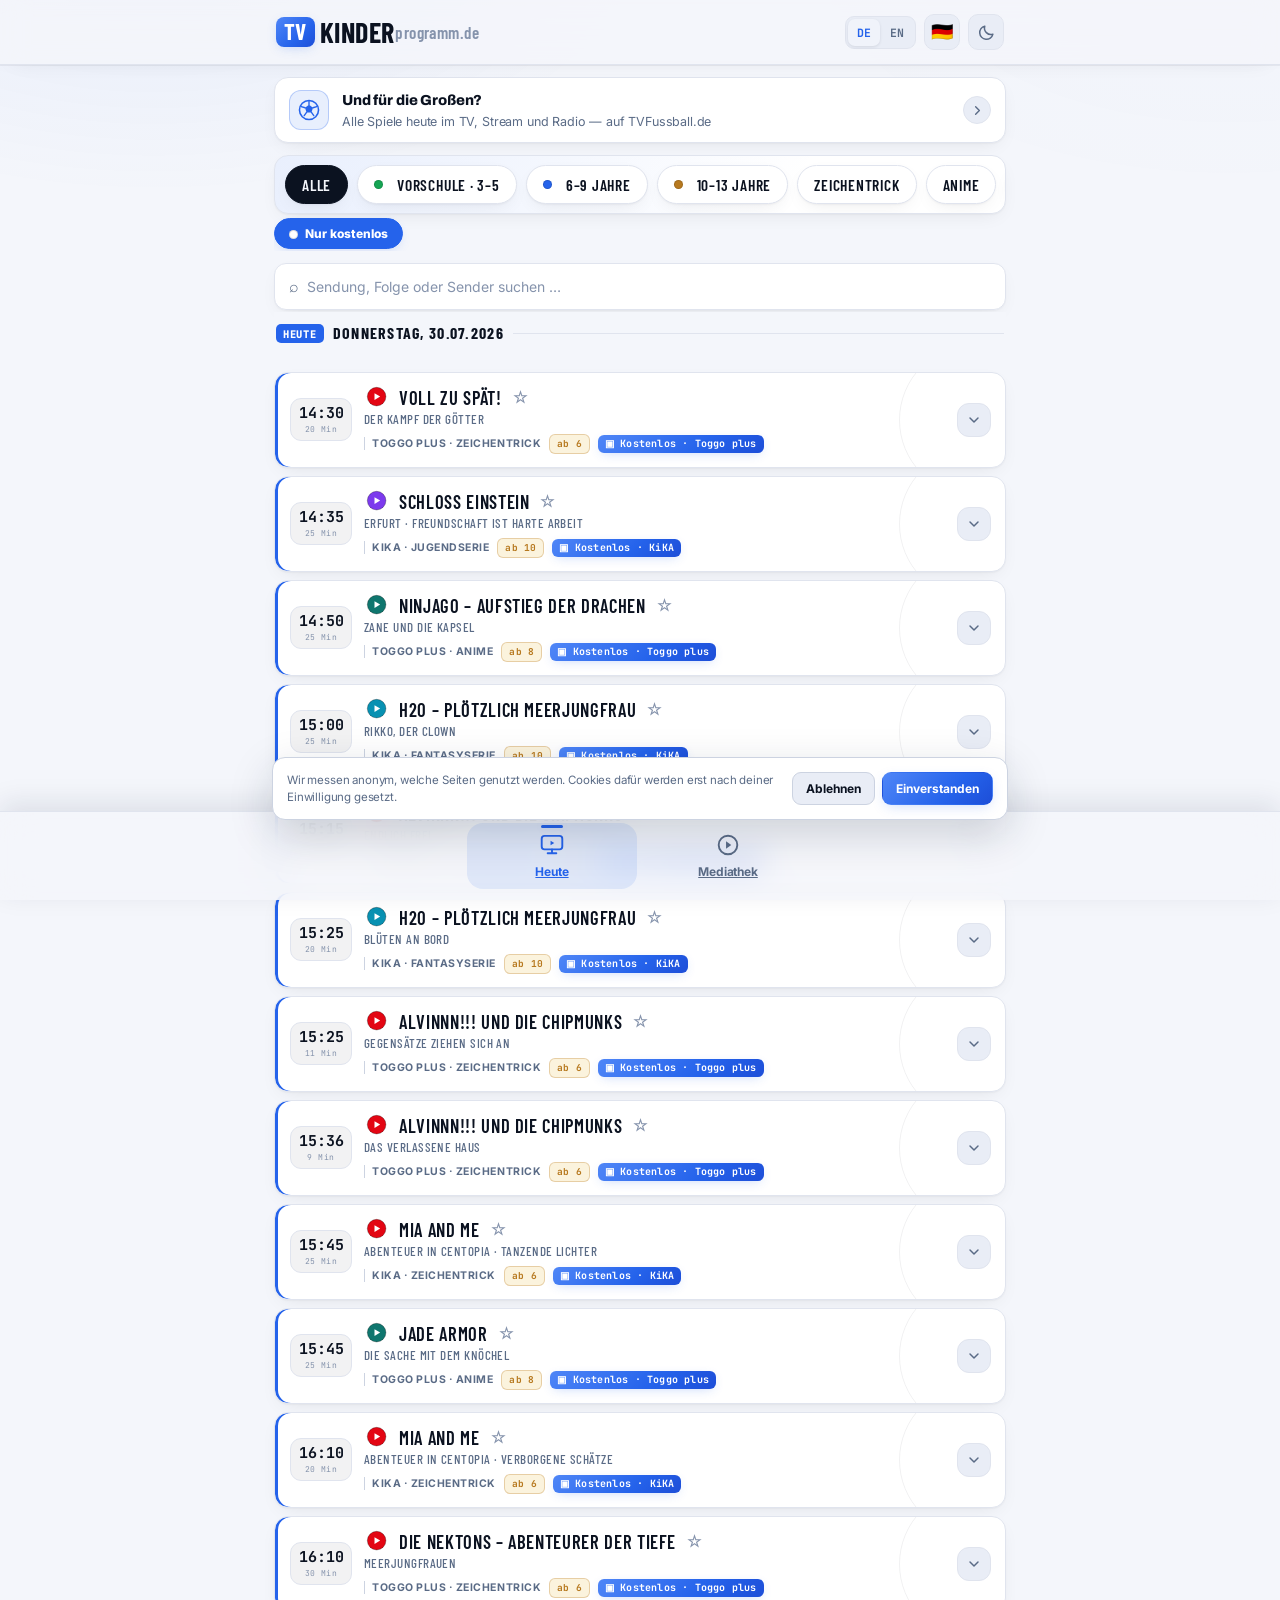
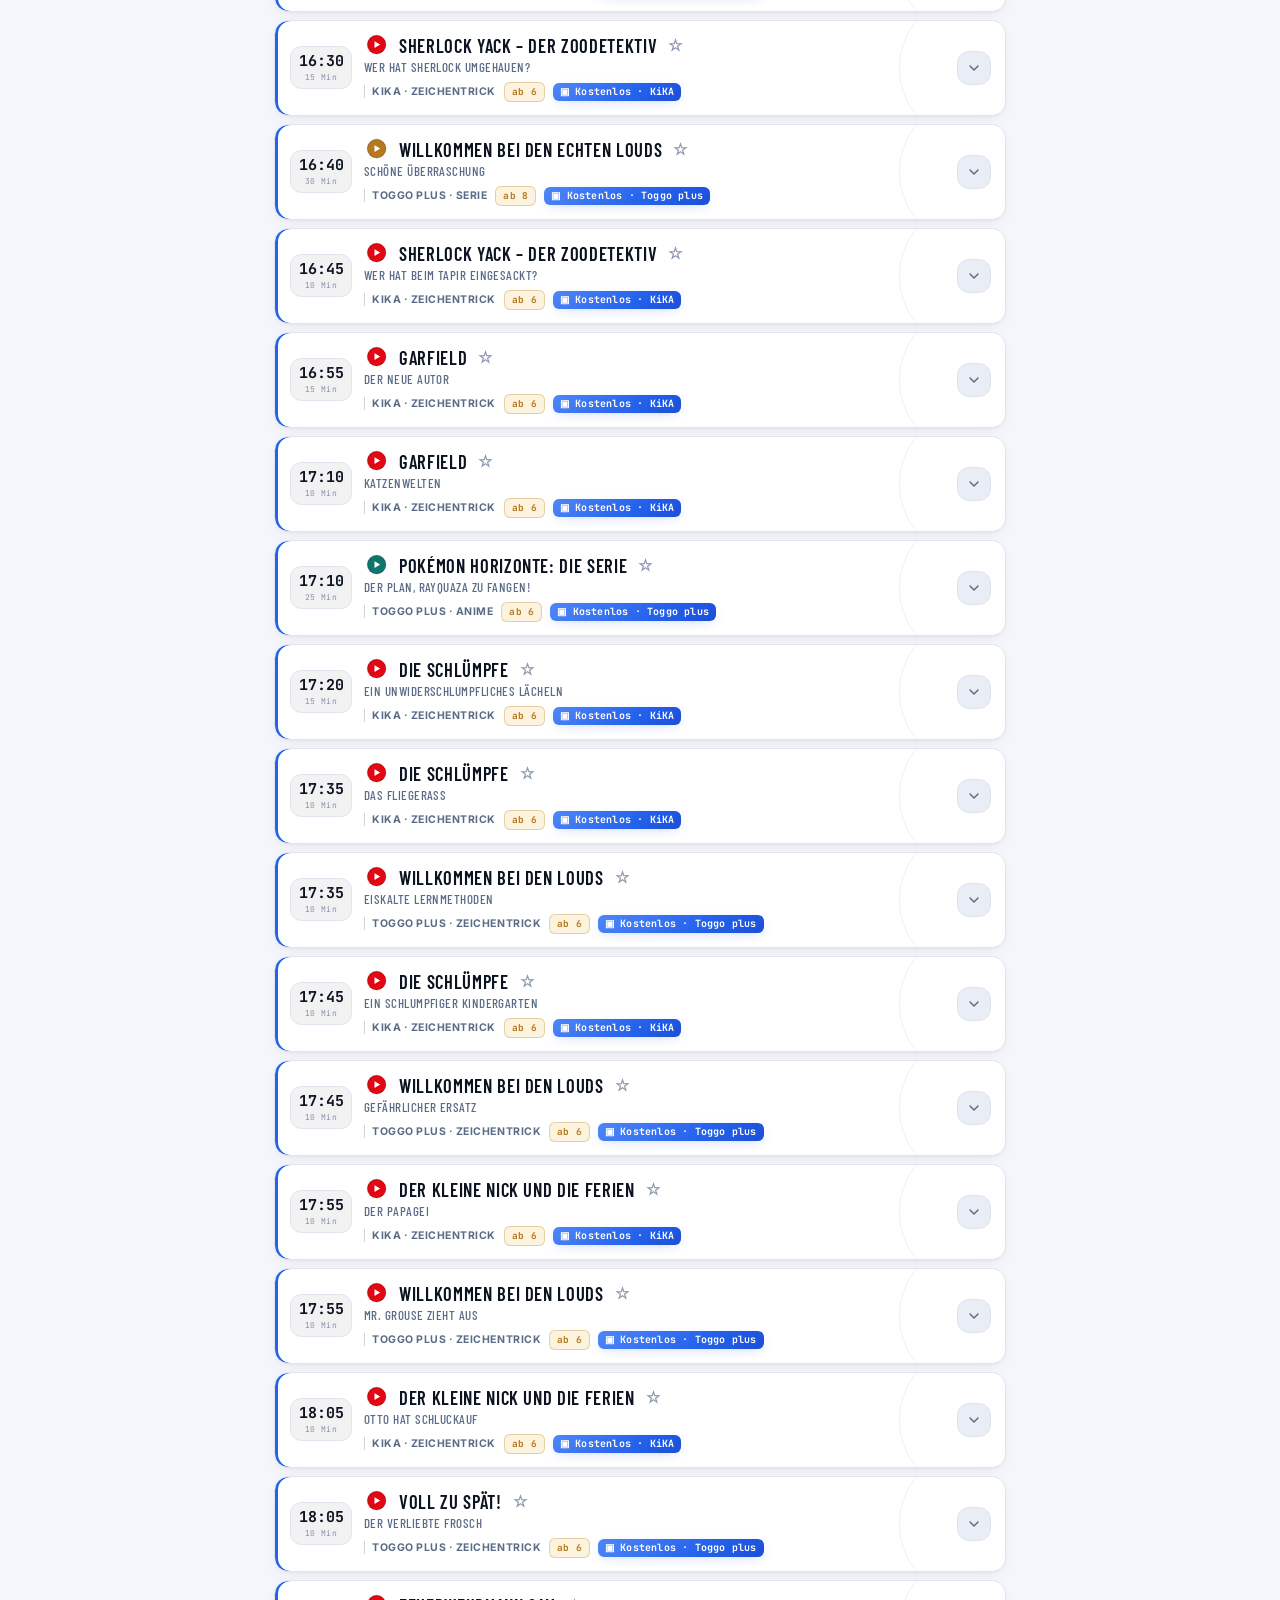
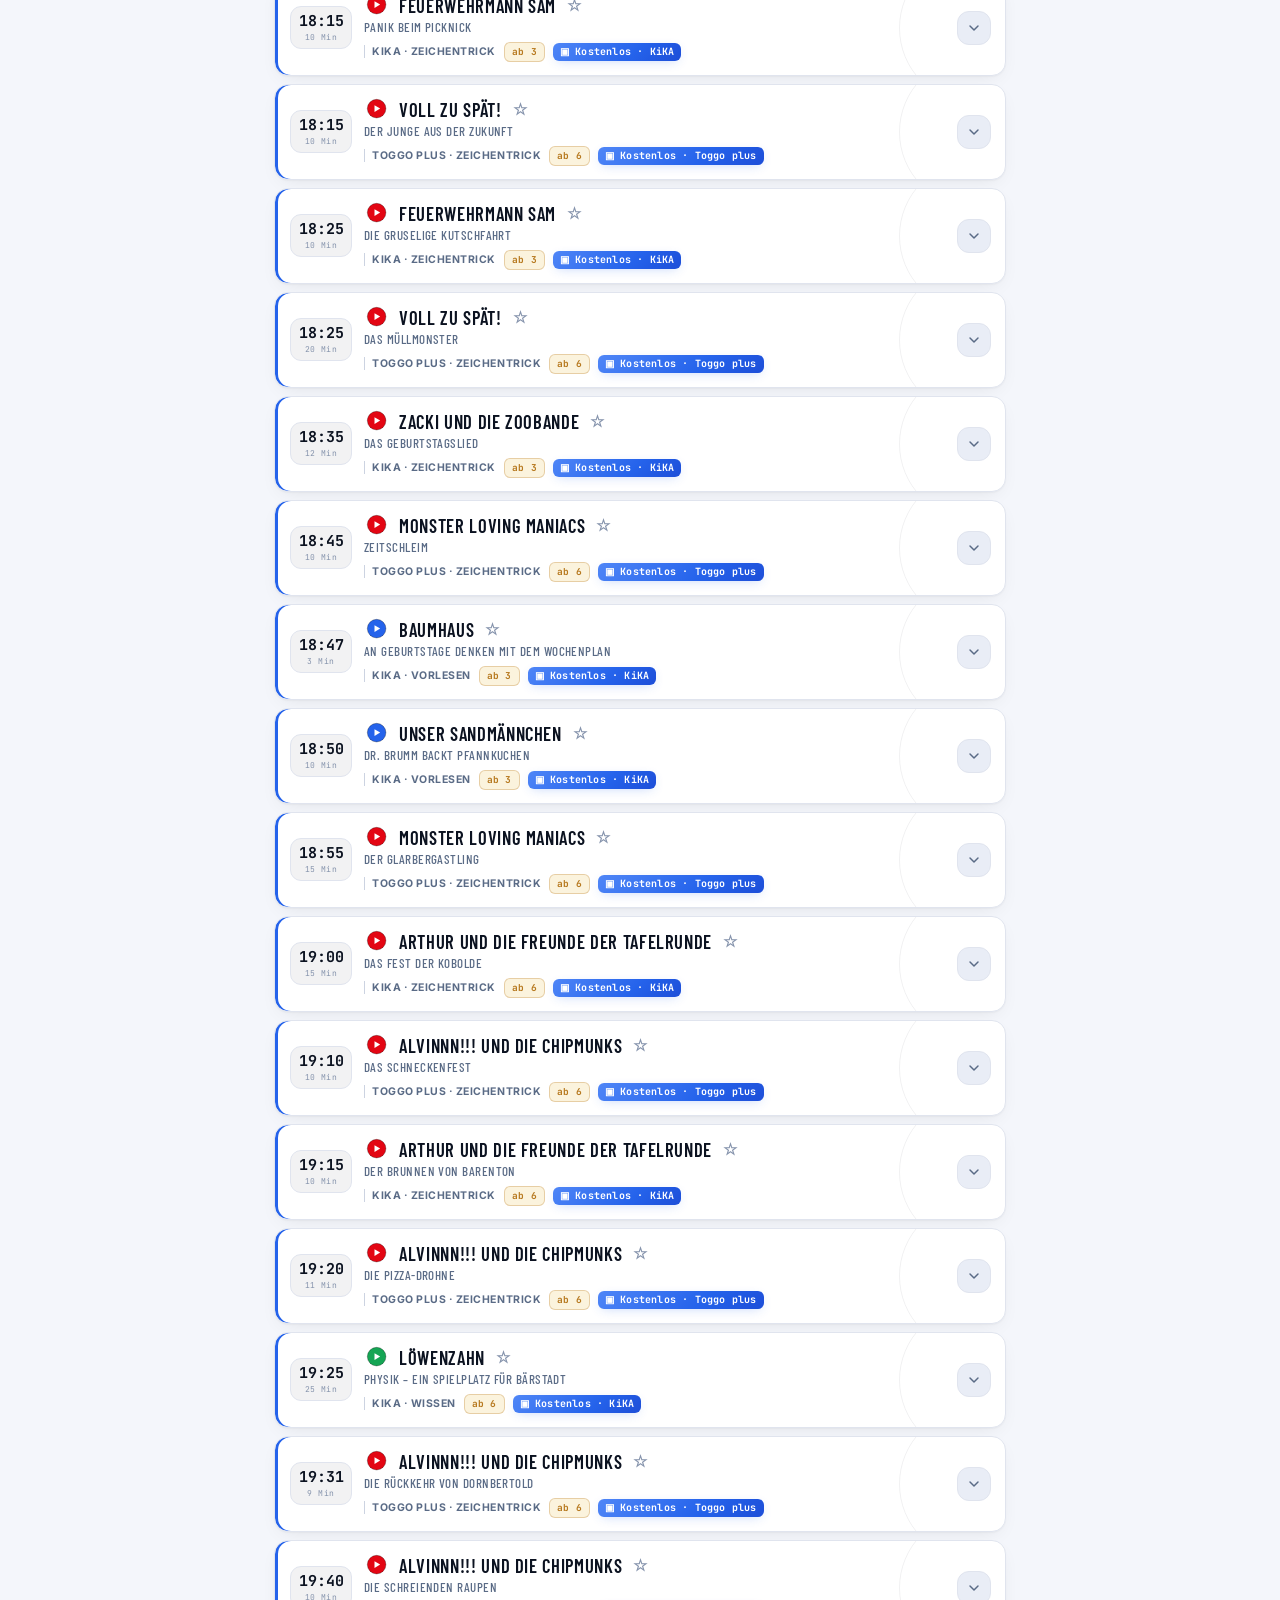
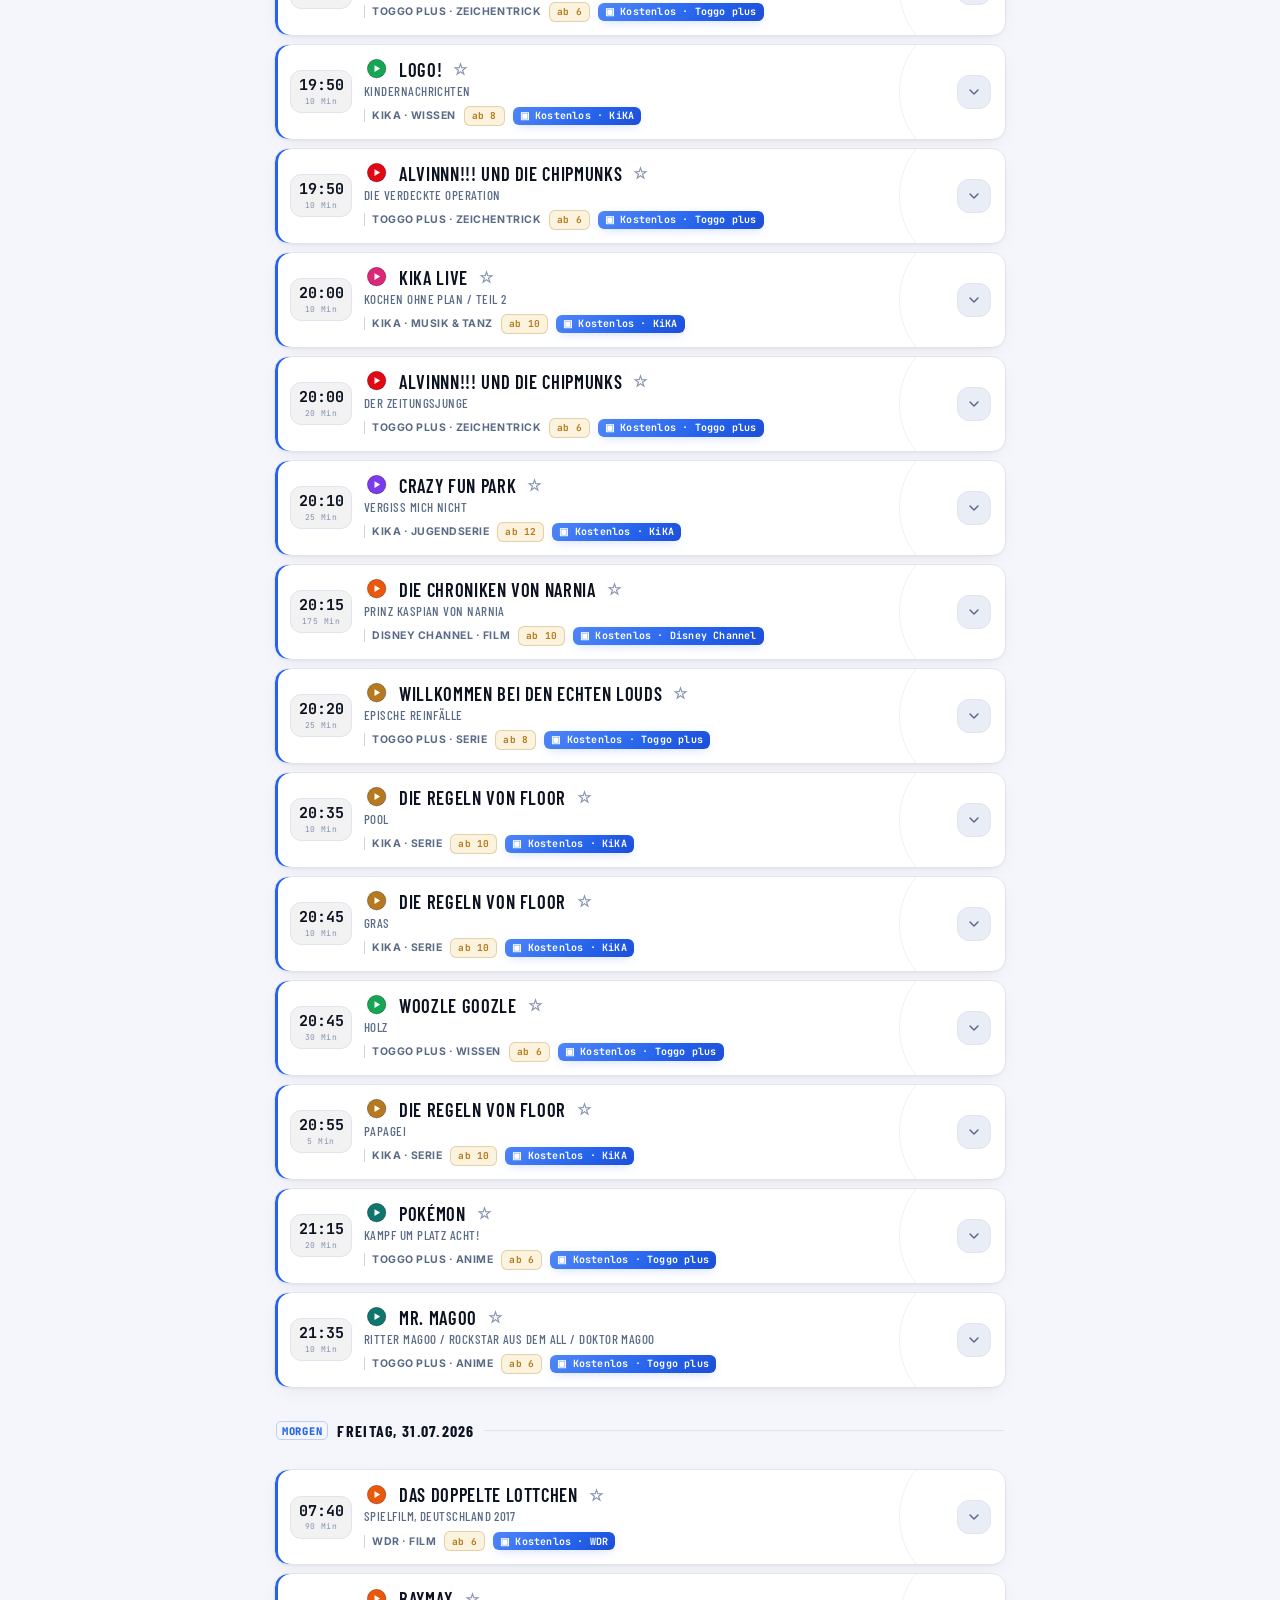
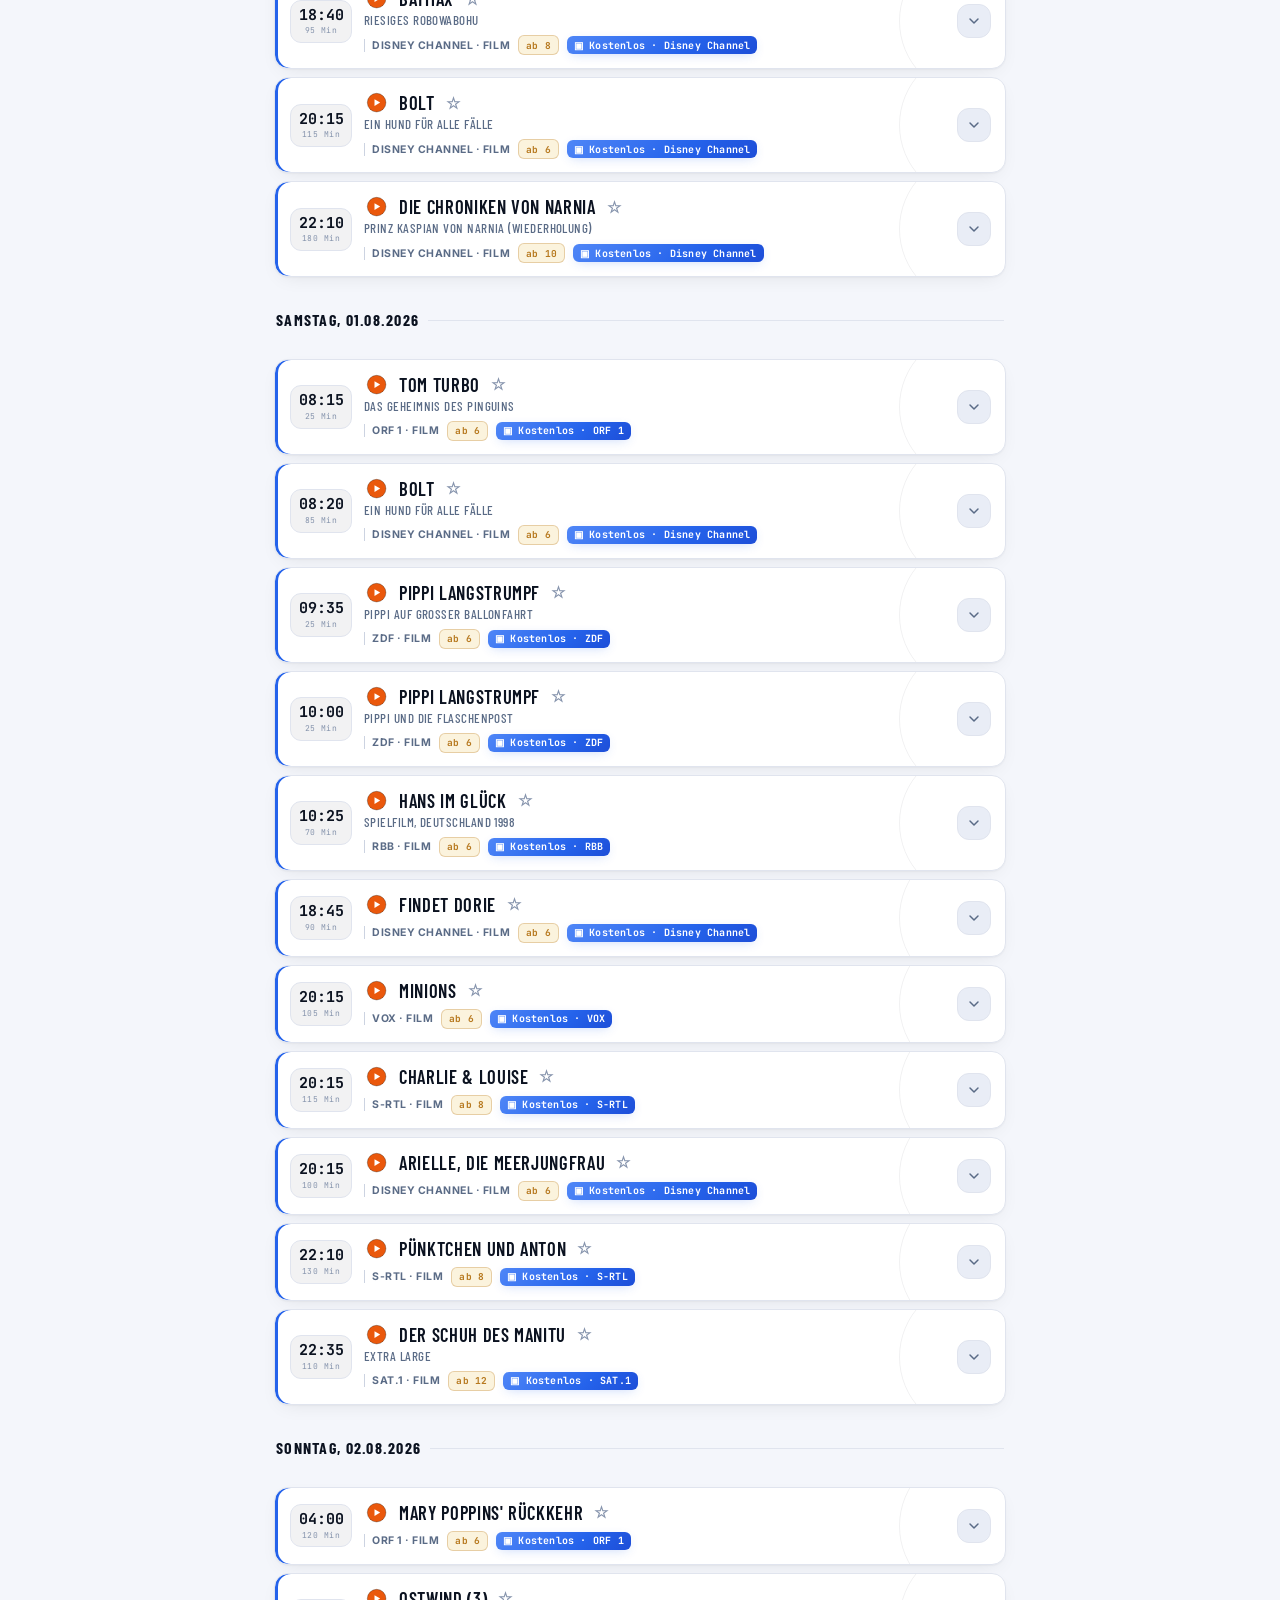
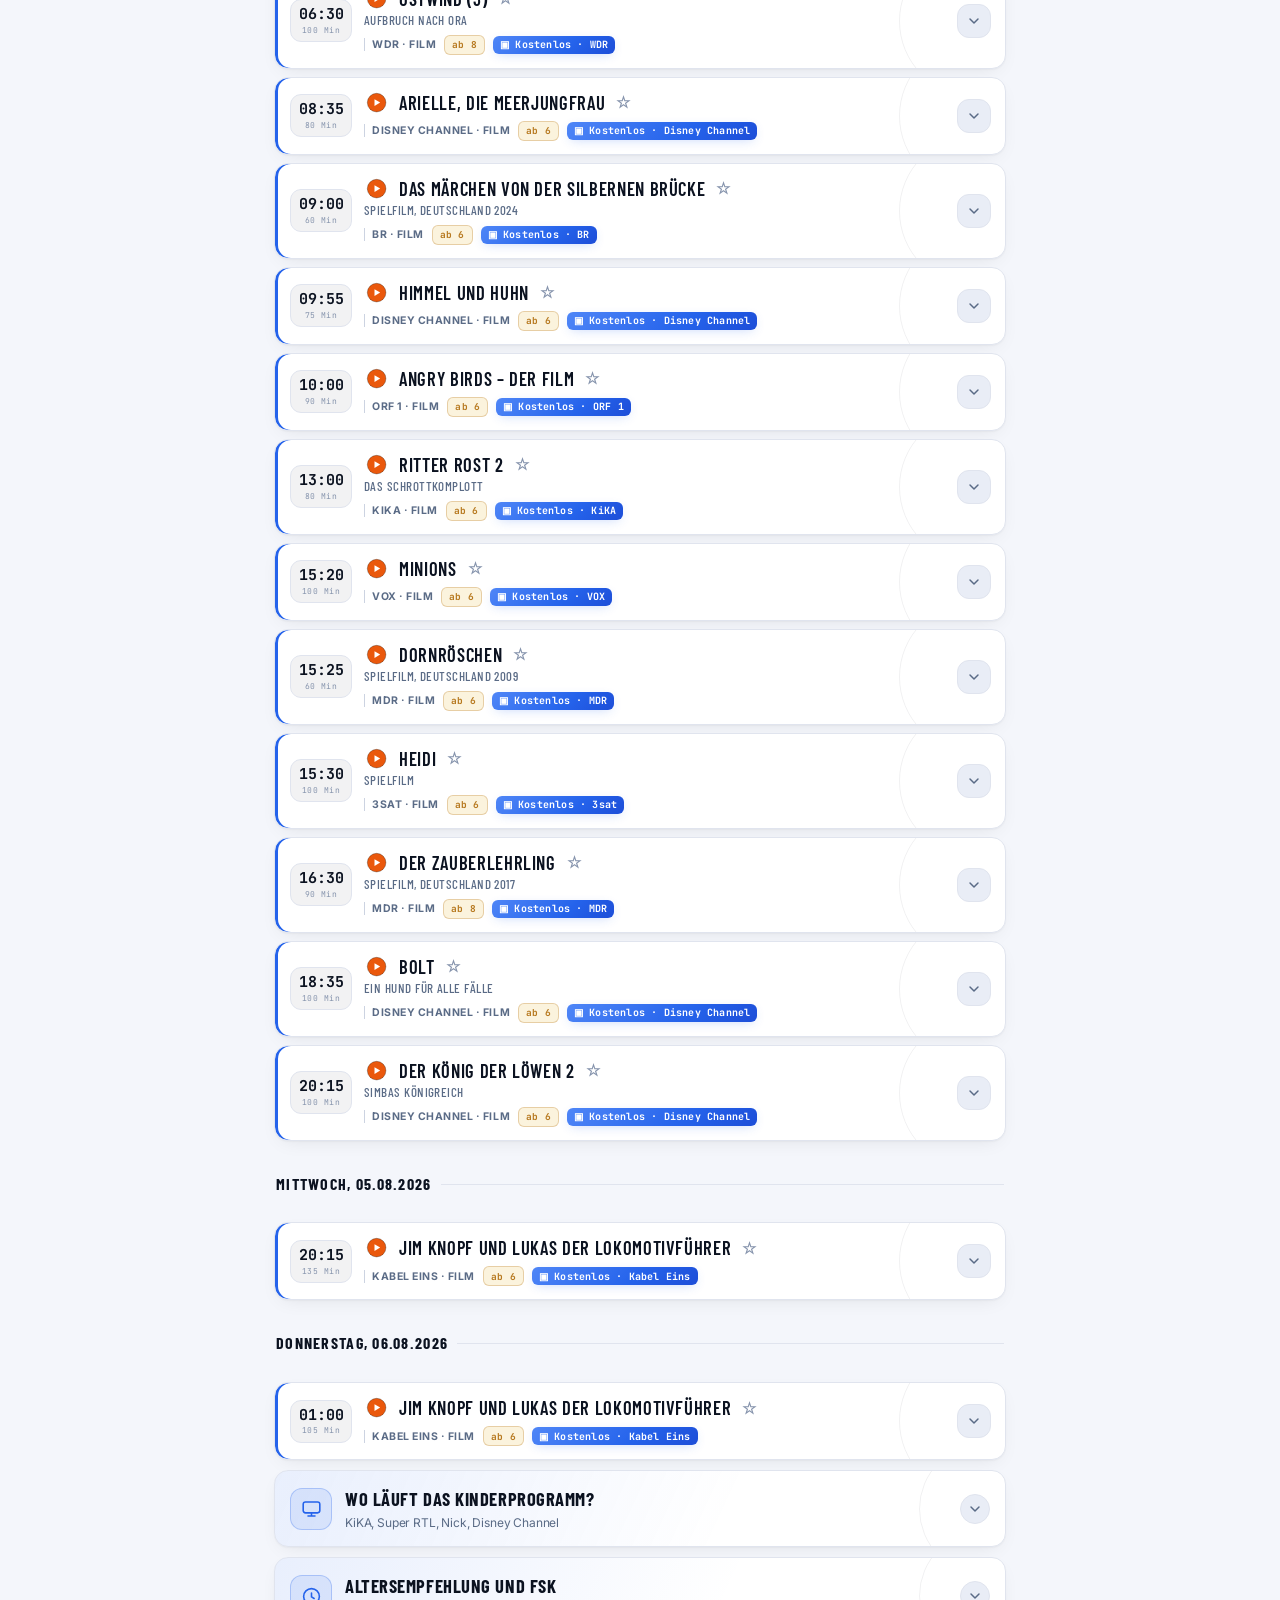
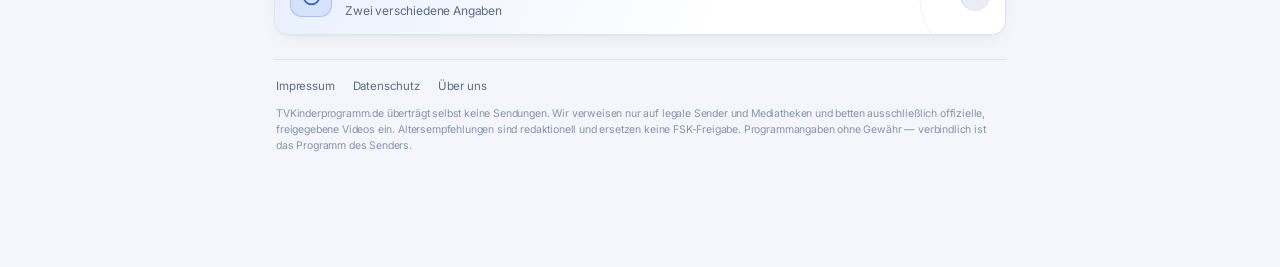
==== index-kinder.html @ a97c1266 "Add files via upload" ====
<!DOCTYPE html>
<html data-build="2026-07-30-v3" lang="de" data-theme="light">
<head>
<meta charset="UTF-8">
<meta name="viewport" content="width=device-width, initial-scale=1.0">
<title>TVKinderprogramm.de — Was läuft heute für Kinder?</title>
<meta name="description" content="Wo läuft heute Kinderprogramm? Alle Sendungen mit Sender, Startzeit, Laufzeit, Altersempfehlung und Freigabe — mit Fokus auf kostenlose Angebote.">
<link rel="canonical" href="https://tvkinderprogramm.de/index-kinder.html">
<meta property="og:url" content="https://tvkinderprogramm.de/index-kinder.html">
<meta property="og:type" content="website">
<meta property="og:site_name" content="TVKinderprogramm.de">
<meta property="og:locale" content="de_DE">
<meta property="og:title" content="TVKinderprogramm.de — Was läuft heute für Kinder?">
<meta property="og:description" content="Wo läuft heute Kinderprogramm? Alle Sendungen mit Sender, Startzeit, Laufzeit, Altersempfehlung und Freigabe — mit Fokus auf kostenlose Angebote.">
<meta name="twitter:card" content="summary">
<meta name="twitter:title" content="TVKinderprogramm.de — Was läuft heute für Kinder?">
<meta name="twitter:description" content="Wo läuft heute Kinderprogramm? Alle Sendungen mit Sender, Startzeit, Laufzeit, Altersempfehlung und Freigabe — mit Fokus auf kostenlose Angebote.">
<link rel="preconnect" href="https://fonts.googleapis.com">
<link rel="preconnect" href="https://fonts.gstatic.com" crossorigin>
<link href="https://fonts.googleapis.com/css2?family=Archivo:wght@500;600;700;800;900&family=Barlow+Condensed:wght@600;700&family=Inter:wght@400;500;600;700&family=JetBrains+Mono:wght@400;500;600;700&display=swap" rel="stylesheet">
<link rel="icon" href="favicon.ico" sizes="48x48">
<link rel="icon" type="image/png" sizes="32x32" href="favicon-32x32.png">
<link rel="icon" type="image/png" sizes="16x16" href="favicon-16x16.png">
<link rel="apple-touch-icon" sizes="180x180" href="apple-touch-icon.png">
<style>

  /* LIGHT = Standard */
  :root{
    --bg:#F4F6FB; --bg2:#E9EDF6; --surface:#FFFFFF; --surface2:#F0F3FA;
    --line:#E0E4EE; --line2:#CCD3E1;
    --ink:#0B1220; --muted:#5A6B86; --faint:#8593AC;
    --green:#2563EB; --green-soft:rgba(37,99,235,.10); --green-line:rgba(37,99,235,.26);
    --free:#15A554; --free-soft:rgba(21,165,84,.12); --free-line:rgba(21,165,84,.30);
    --red:#E5484D; --on-accent:#FFFFFF;
    --wm:#B7791F; --wm-soft:#FBF3DD;
    --glow1:rgba(37,99,235,.07); --glow2:rgba(37,99,235,.02);
    --header-bg:rgba(244,246,251,.82); --hover:rgba(11,18,32,.035);
    --ball-circle:#1B3A8A; --ball-panel:#FFFFFF;
    --shadow:0 1px 2px rgba(11,18,32,.04), 0 6px 20px -8px rgba(11,18,32,.10);
    --header-shadow:0 1px 0 rgba(11,18,32,.05), 0 8px 22px -14px rgba(11,18,32,.10);
    --r:14px;
  }
  /* DARK = professionell überarbeitet */
  html[data-theme="dark"]{
    --bg:#0A1020; --bg2:#0E1424; --surface:#121A2E; --surface2:#1A2336;
    --line:rgba(255,255,255,.08); --line2:rgba(255,255,255,.14);
    --ink:#EAF0FB; --muted:#9AAAC6; --faint:#76869F;
    --green:#5B8CFF; --green-soft:rgba(91,140,255,.16); --green-line:rgba(91,140,255,.36);
    --free:#27C46F; --free-soft:rgba(39,196,111,.15); --free-line:rgba(39,196,111,.34);
    --red:#FF6F6F; --on-accent:#0A0D14;
    --wm:#E8C44E; --wm-soft:rgba(232,196,78,.12);
    --glow1:rgba(91,140,255,.12); --glow2:rgba(233,237,245,.022);
    --header-bg:rgba(10,16,32,.82); --hover:rgba(255,255,255,.04);
    --ball-circle:#EAF0FB; --ball-panel:#121A2E;
    --shadow:0 1px 2px rgba(0,0,0,.4), 0 10px 30px -12px rgba(0,0,0,.6);
    --header-shadow:0 6px 24px rgba(0,0,0,.5);
    --r:18px;
  }
  *{box-sizing:border-box; margin:0; padding:0}
  html{-webkit-text-size-adjust:100%}
  body{background:var(--bg); color:var(--ink); font-family:"Inter",system-ui,sans-serif;
    line-height:1.42; letter-spacing:-.01em; text-rendering:optimizeLegibility; min-height:100vh; -webkit-font-smoothing:antialiased; overflow-x:hidden}
  body::before{content:""; position:fixed; inset:0; pointer-events:none; z-index:0;
    background:radial-gradient(820px 460px at 12% -10%, var(--glow1), transparent 62%),
      radial-gradient(760px 420px at 96% -6%, var(--glow2), transparent 60%)}
  .wrap{position:relative; z-index:1; max-width:760px; margin:0 auto; padding:0 14px 96px}
  button{font-family:inherit; cursor:pointer; color:inherit}
  .mono{font-family:"JetBrains Mono",monospace}
  :focus-visible{outline:2px solid var(--green); outline-offset:2px; border-radius:6px}

  header{position:sticky; top:0; z-index:40; background:var(--header-bg); backdrop-filter:blur(14px); -webkit-backdrop-filter:blur(14px); border-bottom:1px solid var(--line); box-shadow:var(--header-shadow)}
  .hbar{max-width:760px; margin:0 auto; padding:14px 16px; display:flex; align-items:center; gap:12px; justify-content:space-between}
  .logo{font-family:"Archivo",sans-serif; font-weight:900; letter-spacing:-.025em; font-size:19px; white-space:nowrap; line-height:1}
  .logo .tv{background:var(--green); color:var(--on-accent); padding:3px 5px; border-radius:6px; margin-right:1px; font-style:italic}
  .logo .de{color:var(--faint); font-weight:700; font-size:13px}
  .switches{display:flex; align-items:center; gap:8px}
  .mktwrap{position:relative; display:flex}
  .mktbtn{border:1px solid var(--line); background:var(--bg2); border-radius:10px; width:36px; height:36px; display:grid; place-items:center; cursor:pointer; padding:0; line-height:1}
  .mktbtn:hover{border-color:var(--line2)}
  .mktbtn[aria-expanded="true"]{border-color:var(--green); box-shadow:0 0 0 3px var(--green-soft)}
  .mktbtn-flag{font-size:18px; line-height:1}
  .mktpop{position:absolute; top:calc(100% + 8px); right:0; z-index:70; width:min(268px,calc(100vw - 28px)); background:var(--surface); border:1px solid var(--line); border-radius:14px; box-shadow:0 14px 40px rgba(0,0,0,.16); padding:11px 11px 9px}
  .mktpop[hidden]{display:none}
  .mktpop-title{font:800 10px "Inter",sans-serif; letter-spacing:.06em; text-transform:uppercase; color:var(--faint); padding:0 3px 8px}
  .mktpop-list{display:grid; grid-template-columns:1fr 1fr; gap:4px; max-height:min(52vh,340px); overflow:auto}
  .mktopt{display:flex; align-items:center; gap:7px; width:100%; border:1px solid transparent; background:transparent; border-radius:9px; padding:7px 8px; font:600 12.5px "Inter",sans-serif; color:var(--ink); cursor:pointer; text-align:left}
  .mktopt:hover{background:var(--bg2)}
  .mktopt[aria-current="true"]{background:var(--green-soft); border-color:var(--green-line); color:var(--green); font-weight:800}
  .mktopt .fl{font-size:15px; line-height:1; flex:0 0 auto}
  .mktopt .nm{min-width:0; overflow:hidden; text-overflow:ellipsis; white-space:nowrap}
  .mktopt.auto{grid-column:1 / -1; margin-top:4px; border-top:1px solid var(--line); border-radius:0 0 9px 9px; padding-top:9px}
  .seg{display:flex; background:var(--bg2); border:1px solid var(--line); border-radius:9px; padding:2px; gap:1px}
  .seg button{border:none; background:transparent; color:var(--muted); font-size:11.5px; font-weight:700; padding:6px 9px; border-radius:7px; font-family:"JetBrains Mono",monospace}
  .seg button[aria-pressed="true"]{background:var(--surface2); color:var(--green)}
  .themebtn{border:1px solid var(--line); background:var(--bg2); color:var(--muted); border-radius:10px; width:36px; height:36px; display:grid; place-items:center}
  .themebtn svg{width:19px; height:19px}
  .themebtn:hover{color:var(--ink); border-color:var(--green-line)}

  /* Bottom navigation */
  nav.bottomnav{position:fixed; left:0; right:0; bottom:0; z-index:45; display:flex; justify-content:center; gap:6px;
    padding:11px 12px calc(11px + env(safe-area-inset-bottom)); background:var(--header-bg);
    backdrop-filter:blur(16px); -webkit-backdrop-filter:blur(16px); border-top:1.5px solid var(--line);
    box-shadow:0 -8px 26px rgba(19,33,58,.10)}
  html[data-theme="dark"] nav.bottomnav{box-shadow:none}
  .navitem{flex:1 1 0; max-width:170px; border:none; background:none; display:flex; flex-direction:column; align-items:center; gap:5px;
    padding:9px 6px; border-radius:16px; color:var(--muted); font-family:"Inter",sans-serif; font-weight:700;
    font-size:12px; white-space:nowrap; transition:color .15s, background .15s, transform .1s}
  .navitem svg{width:26px; height:26px}
  .navitem[aria-selected="true"]{color:var(--green); background:var(--green-soft)}
  .navitem:active{transform:scale(.95)}

  /* Day separators */
  .daybar{display:flex; align-items:center; gap:9px; margin:14px 0 10px; position:sticky; top:64px; z-index:6; background:var(--bg); padding:10px 2px 9px}
  .daybar .d{font-family:"Archivo",sans-serif; font-weight:800; font-size:12px; letter-spacing:.045em; text-transform:uppercase; color:var(--ink)}
  .daybar .ln{flex:1; height:1px; background:var(--line)}
  .daybar .dtag{flex:0 0 auto; font:800 10px "JetBrains Mono",monospace; letter-spacing:.07em; color:#fff; background:var(--green); border-radius:5px; padding:3px 6px 2px}
  .daybar .dtag.tm{background:transparent; color:var(--green); border:1px solid var(--green-line); padding:2px 5px 1px}
  .section-eyebrow{display:flex; align-items:baseline; gap:9px; margin:18px 2px 9px}
  .section-eyebrow h2{font-family:"Archivo",sans-serif; font-weight:800; font-size:17px; letter-spacing:-.02em}
  .section-eyebrow .cnt{font-family:"JetBrains Mono",monospace; font-size:11px; color:var(--faint)}

  /* Match / card rows */
  .board{display:flex; flex-direction:column; gap:8px}
  .row{position:relative; background:var(--surface); border:1px solid var(--line); border-radius:var(--r); overflow:hidden; box-shadow:var(--shadow); transition:border-color .18s}
  .row.open{border-color:var(--line2)}.row.open .rowhead{background:radial-gradient(150px 90px at 16% -30%, rgba(91,140,255,.06), transparent 72%),radial-gradient(150px 90px at 84% -30%, rgba(91,140,255,.05), transparent 72%)}html[data-theme="dark"] .row.open .rowhead{background:radial-gradient(175px 120px at 14% -35%, rgba(140,185,255,.22), transparent 68%),radial-gradient(175px 120px at 86% -35%, rgba(140,185,255,.18), transparent 68%),radial-gradient(95px 70px at 50% -55%, rgba(255,255,255,.12), transparent 70%),linear-gradient(180deg, rgba(120,150,210,.08), rgba(10,16,32,0) 60%)}html[data-theme="dark"] .row.open{border-color:rgba(140,185,255,.30); box-shadow:0 0 0 1px rgba(140,185,255,.06), 0 8px 30px rgba(0,0,0,.38)}
  .row.free{box-shadow:inset 3px 0 0 var(--free), var(--shadow)}
  .rowhead{width:100%; border:none; background:none; display:grid; grid-template-columns:62px 1fr auto; align-items:center; gap:12px; padding:13px 14px 13px 15px; text-align:left}
  .rowhead:hover{background:var(--hover)}
  .time{font-family:"JetBrains Mono",monospace; font-weight:700; font-size:16px; color:var(--ink); text-align:center; line-height:1.05}
  .time small{display:block; font-size:8px; color:var(--faint); font-weight:400; letter-spacing:.06em; margin-top:3px}
  .time.live{color:var(--red)}
  .live-flag{display:inline-flex; align-items:center; gap:4px; font-family:"JetBrains Mono",monospace; font-size:9px; color:var(--red); font-weight:700; letter-spacing:.04em}
  .live-flag b{width:5px; height:5px; border-radius:50%; background:var(--red); animation:pulse 1.6s infinite}
  @keyframes pulse{0%{box-shadow:0 0 0 0 rgba(255,90,77,.5)}70%{box-shadow:0 0 0 6px rgba(255,90,77,0)}100%{box-shadow:0 0 0 0 rgba(255,90,77,0)}}
  .teams{min-width:0}
  .teams .t{font-weight:600; font-size:15px; display:flex; align-items:center; gap:8px}
  .teams .t .sc{font-family:"JetBrains Mono",monospace; font-weight:700; margin-left:auto; font-size:14px; color:var(--ink)}
  .flag{font-size:16px; line-height:1; flex:0 0 auto; width:1.25em; text-align:center}
  .flag .cball{width:1.18em; height:1.18em; display:block; margin:0 auto}
  .teams .meta{display:flex; align-items:center; gap:8px; margin-top:7px; flex-wrap:wrap}
  .comp{font-size:10px; color:var(--muted); font-weight:700; letter-spacing:.05em; text-transform:uppercase; border-left:1.5px solid var(--line2); padding-left:7px}
  .freebest{font-family:"JetBrains Mono",monospace; font-size:9.5px; font-weight:700; letter-spacing:.02em; padding:2.5px 7px; border-radius:6px; display:inline-flex; gap:4px; align-items:center; white-space:nowrap}
  .freebest.tv{background:var(--free); color:var(--on-accent)}
  .freebest.radio{background:transparent; color:var(--free); border:1px solid var(--free-line)}
  .freebest.pay{background:transparent; color:var(--muted); border:1px solid var(--line2)}
  .chev{justify-self:end; width:30px; height:30px; border-radius:50%; border:1px solid var(--line); background:var(--bg2); color:var(--muted); display:grid; place-items:center; transition:transform .25s ease, background .15s, color .15s, border-color .15s; flex:0 0 auto}
  .chev svg{width:16px; height:16px}
  .rowhead:hover .chev{color:var(--green); border-color:var(--green-line)}
  .row.open .chev{transform:rotate(180deg); background:var(--green-soft); color:var(--green); border-color:var(--green-line)}

  .panel{display:grid; grid-template-rows:0fr; transition:grid-template-rows .26s ease}
  .row.open .panel{grid-template-rows:1fr}
  .panel-in{overflow:hidden; min-height:0}
  .panel-pad{padding:2px 15px 14px; border-top:1px solid var(--line)}
  .ytembed{position:relative; width:100%; aspect-ratio:16/9; border-radius:11px; overflow:hidden; background:#000; margin:2px 0 14px; cursor:pointer; border:1px solid var(--line2)}
  .ytembed img.thumb{width:100%; height:100%; object-fit:cover; display:block}
  .ytembed .pbtn{position:absolute; inset:0; display:flex; align-items:center; justify-content:center; background:linear-gradient(180deg,rgba(0,0,0,.04),rgba(0,0,0,.34))}
  .ytembed .pbtn svg{width:60px; height:42px; filter:drop-shadow(0 2px 10px rgba(0,0,0,.5)); transition:transform .12s}
  .ytembed:hover .pbtn svg{transform:scale(1.08)}
  .ytembed .plabel{position:absolute; left:10px; bottom:9px; font-size:11px; font-weight:700; color:#fff; background:rgba(0,0,0,.62); padding:4px 8px; border-radius:6px; letter-spacing:.02em}
  .ytembed iframe{width:100%; height:100%; border:0; display:block}
  .ytembed:focus-visible{outline:2px solid var(--green); outline-offset:2px}
  .dh{font:700 10.5px "Inter",sans-serif; letter-spacing:.06em; text-transform:uppercase; color:var(--muted); margin:13px 0 4px; display:flex; align-items:center; gap:6px}
  .dh .ff{font-size:14px}
  .chlist{}
  .chrow{display:flex; align-items:center; gap:9px; padding:9px 0; border-bottom:1px solid var(--line); font-size:14px}
  .chrow:last-child{border-bottom:0}
  .time .odtime{font:700 11px "JetBrains Mono",monospace;color:#2563EB;letter-spacing:.02em;display:inline-block;padding-top:3px}
  .chrow .nm{font-weight:600}
  .chrow .nm a.streamlink,.sendrow .schans a.streamlink{color:inherit;text-decoration:underline;text-decoration-color:#2563EB;text-underline-offset:2px;text-decoration-thickness:1.5px;cursor:pointer}
  .chrow .nm a.streamlink:hover,.sendrow .schans a.streamlink:hover{color:#2563EB}
  .chrow .none{color:var(--faint); font-style:italic; font-size:13px}
  .q{font-family:"JetBrains Mono",monospace; font-weight:700; font-size:9px; letter-spacing:.02em; padding:2px 5px; border-radius:4px; background:var(--surface2); color:var(--muted); border:1px solid var(--line)}
  .q.k4{color:var(--green); border-color:var(--green-line)}
  .q.k8{color:var(--red)}
  .chrow .tag{font-family:"JetBrains Mono",monospace; font-size:9px; font-weight:700; letter-spacing:.03em; padding:2.5px 7px; border-radius:5px; margin-left:auto; white-space:nowrap}
  .tag.fta{background:var(--free); color:var(--on-accent)}
  .tag.pay{background:transparent; color:var(--muted); border:1px solid var(--line2)}

  .morebtn{margin-top:10px; border:none; background:none; color:var(--green); border-radius:8px; padding:6px 2px; font-family:"Inter",sans-serif; font-weight:700; font-size:12.5px; display:inline-flex; align-items:center; gap:6px; cursor:pointer}
  .morebtn:hover{text-decoration:underline; text-underline-offset:3px}
  .morebtn .mchev{width:14px; height:14px; flex:0 0 auto; transition:transform .25s cubic-bezier(.34,1.4,.5,1)}
  .morebtn[aria-expanded="true"] .mchev{transform:rotate(180deg)}
  .morebtn:focus-visible{outline:2px solid var(--green); outline-offset:2px}
  .morewrap{display:grid; grid-template-rows:0fr; transition:grid-template-rows .24s ease}
  .morewrap.show{grid-template-rows:1fr}
  .morewrap > div{overflow:hidden; min-height:0}
  .cgroup{margin-top:12px}
  .cgroup .ctitle{display:flex; align-items:center; gap:7px; font:700 12.5px "Inter",sans-serif; color:var(--ink); margin-bottom:2px}
  .cgroup .ctitle .ff{font-size:15px}
  .sendlist{margin-top:10px; border-top:1px solid var(--line)}
  .lohntwrap,.analysewrap{margin-top:10px; border-top:1px solid var(--line); padding-top:6px}
  .lvticker:empty{display:none}
  .lvticker{margin:0 0 12px; padding:10px 12px 12px; background:var(--bg2); border:1px solid var(--line); border-radius:12px}
  /* Achse: ordnet die beiden Timeline-Spalten den Teams zu (ersetzt den doppelten Score-Kopf) */
  .lvt-axis{display:grid; grid-template-columns:1fr auto 1fr; align-items:center; column-gap:8px; margin-bottom:9px}
  .lvt-ax{display:flex; align-items:center; gap:5px; min-width:0; font:800 9.5px "Inter",sans-serif; letter-spacing:.06em; text-transform:uppercase; color:var(--faint)}
  .lvt-ax.home{justify-content:flex-end}
  .lvt-ax.away{justify-content:flex-start}
  .lvt-ax b{font-weight:800; white-space:nowrap; overflow:hidden; text-overflow:ellipsis}
  .lvt-axb{flex:0 0 auto; display:inline-flex; align-items:center; font-size:12px; line-height:1}
  .lvt-axb .cball{width:14px; height:14px; margin:0}
  .lvt-pill{display:inline-flex; align-items:center; gap:5px; font:800 9px "Inter",sans-serif; letter-spacing:.05em; text-transform:uppercase; color:#fff; padding:3px 8px; border-radius:999px; white-space:nowrap}
  .lvt-pill.pause{background:#D9870A}
  .lvt-dot{width:5px; height:5px; border-radius:50%; background:#fff; animation:lvtpulse 1.3s infinite}
  @keyframes lvtpulse{0%,100%{opacity:1}50%{opacity:.25}}
  /* Fortschritt: zeigt, wie weit das Spiel ist - Information, die der Zeilenkopf nicht liefert */
  .lvt-prog{position:relative; height:3px; border-radius:999px; background:var(--line); margin:0 0 11px; overflow:hidden}
  .lvt-prog i{position:absolute; top:0; bottom:0; left:0; background:var(--green); border-radius:999px; transition:width .8s ease}
  .lvt-prog span{position:absolute; top:0; bottom:0; left:50%; width:1px; background:var(--surface); opacity:.9}
  .lvt-timeline{position:relative}
  .lvt-timeline::before{content:""; position:absolute; top:5px; bottom:5px; left:50%; width:2px; transform:translateX(-50%); background:var(--line)}
  .lvt-row{position:relative; display:grid; grid-template-columns:1fr 46px 1fr; align-items:center; column-gap:7px; padding:3px 0}
  .lvt-cell{display:flex; align-items:center; gap:6px; min-width:0; font-size:12.5px; color:var(--ink)}
  .lvt-cell.left{justify-content:flex-end; text-align:right}
  .lvt-cell.right{justify-content:flex-start; text-align:left}
  .lvt-who{font-weight:600; min-width:0; line-height:1.25; overflow-wrap:anywhere; hyphens:auto; display:-webkit-box; -webkit-line-clamp:3; -webkit-box-orient:vertical; overflow:hidden}
  .lvt-row.goal .lvt-who{font-weight:800}
  .lvt-row.yellow .lvt-cell,.lvt-row.red .lvt-cell{color:var(--muted); font-size:11.5px}
  .lvt-tag{font:800 8px "Inter",sans-serif; letter-spacing:.03em; color:var(--faint); border:1px solid var(--line2); border-radius:4px; padding:0 3px; text-transform:uppercase; white-space:nowrap}
  .lvt-ic{display:inline-flex; align-items:center; justify-content:center; flex:0 0 auto}
  .lvt-ic.goal{font-size:14px}
  .lvt-card{width:9px; height:12px; border-radius:2px; display:inline-block; box-shadow:0 1px 2px rgba(0,0,0,.18)}
  .lvt-card.yellow{background:#F5C518}
  .lvt-card.red{background:#E5342B}
  .lvt-run{font:800 9.5px "JetBrains Mono",monospace; color:var(--green); background:var(--green-soft); border:1px solid var(--green-line); border-radius:5px; padding:1px 5px; flex:0 0 auto}
  .lvt-node{display:flex; justify-content:center; position:relative; z-index:1}
  .lvt-min{font:800 9.5px "JetBrains Mono",monospace; color:var(--muted); background:var(--bg2); border:1.5px solid var(--line); border-radius:999px; padding:2px 6px; min-width:26px; text-align:center}
  .lvt-row.goal .lvt-min{border-color:var(--green); color:var(--green)}
  .lvt-row.yellow .lvt-min{border-color:#F5C518}
  .lvt-row.red .lvt-min{border-color:#E5342B; color:#E5342B}
  .lvt-row.is-last .lvt-min{box-shadow:0 0 0 3px var(--green-soft)}
  .lvt-break{position:relative; z-index:1; text-align:center; margin:5px 0}
  .lvt-break span{display:inline-block; font:800 9px "Inter",sans-serif; letter-spacing:.08em; text-transform:uppercase; color:var(--faint); background:var(--bg2); border:1px solid var(--line); border-radius:999px; padding:2px 11px}
  .lvt-empty{font-size:12px; color:var(--muted); padding:2px 2px 0}
  .lvt-nodata{display:flex; align-items:flex-start; gap:7px; font-size:12px; line-height:1.45; color:var(--muted)}
  .lvt-nd-ic{flex:0 0 auto; font-size:12px; opacity:.75; line-height:1.45}
  .lvt-nd-link{display:block; width:fit-content; margin-top:6px; font-weight:700; color:var(--green); text-decoration:none; border-bottom:1px solid var(--green-line)}
  /* schmale Phones: Name bekommt die volle Spaltenbreite, Icon + Zwischenstand ruecken darunter */
  @media (max-width:405px){ .lvt-row{grid-template-columns:1fr 40px 1fr; column-gap:5px}
    .lvt-cell{font-size:12px; flex-wrap:wrap; row-gap:1px}
    .lvt-who{flex:1 0 100%; order:-1}
    .lvt-ax{font-size:9px} }
  @media (prefers-reduced-motion: reduce){ .lvt-dot{animation:none} .lvt-prog i{transition:none} }
  .lineupwrap:empty{display:none}
  .lu{margin-top:2px}
  .lu-head{display:flex; align-items:baseline; justify-content:space-between; gap:10px; margin-bottom:11px}
  .lu-t{font:700 12.5px "Archivo",sans-serif; color:var(--ink); min-width:0; overflow:hidden; text-overflow:ellipsis; white-space:nowrap}
  .lu-t.right{text-align:right}
  .lu-form{display:inline-block; font:800 9.5px "JetBrains Mono",monospace; color:var(--green); background:var(--green-soft); border-radius:5px; padding:2px 6px; vertical-align:middle}
  .lu-line{display:grid; grid-template-columns:1fr auto 1fr; align-items:center; column-gap:10px; padding:7px 0; border-top:1px solid var(--line)}
  .lu-line:first-of-type{border-top:none; padding-top:2px}
  .lu-line-lbl{font:800 8px "Inter",sans-serif; text-transform:uppercase; letter-spacing:.07em; color:var(--faint); text-align:center; white-space:nowrap}
  .lu-line-col{display:flex; flex-direction:column; gap:7px; min-width:0}
  .lu-line-col.home{align-items:flex-end}
  .lu-line-col.away{align-items:flex-start}
  .lu-grid{display:grid; grid-template-columns:1fr 1fr; gap:7px 16px}
  .lu-p{display:flex; align-items:center; gap:7px; max-width:100%}
  .lu-p.home{flex-direction:row-reverse; text-align:right}
  .lu-no{flex:0 0 auto; width:21px; height:21px; display:inline-flex; align-items:center; justify-content:center; font:800 9.5px "JetBrains Mono",monospace; color:var(--muted); background:var(--surface); border:1px solid var(--line2); border-radius:50%}
  .lu-nm{font:600 12.5px "Inter",sans-serif; color:var(--ink); overflow:hidden; text-overflow:ellipsis; white-space:nowrap}
  .lu-c{display:inline-block; font:800 7.5px "Inter",sans-serif; color:var(--on-accent); background:var(--green); border-radius:3px; padding:1px 3px; margin-left:4px; vertical-align:middle}
  .lu-bank{margin-top:11px; border-top:1px dashed var(--line); padding-top:9px}
  .lu-bank-h{font:800 9px "Inter",sans-serif; text-transform:uppercase; letter-spacing:.07em; color:var(--faint); margin-bottom:8px}
  .lu-bank-grid{display:grid; grid-template-columns:1fr 1fr; gap:7px 16px}
  .lu-bank-col{display:flex; flex-wrap:wrap; gap:6px 8px; align-content:flex-start}
  .lu-bank-col.right{justify-content:flex-end}
  .lu-sub{display:inline-flex; align-items:center; gap:5px; font:500 11px "Inter",sans-serif; color:var(--muted)}
  .lu-no.sm{width:16px; height:16px; font-size:8px}
  .lu-note{font-size:12px; color:var(--muted); padding:6px 2px}
  .lh-sec,.an-sec{margin:11px 0}
  .lh-h,.an-h{font:700 10.5px "Inter",sans-serif; letter-spacing:.06em; text-transform:uppercase; color:var(--muted); margin:0 0 6px; display:flex; align-items:center; gap:8px; flex-wrap:wrap}
  .lh-txt{font-size:13px; color:var(--ink); margin:8px 0; line-height:1.5}
  .tvf-note{display:inline-block; font:700 9.5px "JetBrains Mono",monospace; letter-spacing:.04em; color:#7A5AF8; border:1px solid rgba(122,90,248,.4); background:rgba(122,90,248,.1); border-radius:5px; padding:2px 6px; text-transform:uppercase}
  html[data-theme="dark"] .tvf-note{color:#B9A6FF}
  .lh-rate,.an-rate{display:flex; align-items:center; gap:9px}
  .lh-rv{font:800 18px "JetBrains Mono",monospace; color:var(--ink)}
  .lh-rl{font-size:12.5px; color:var(--muted); font-weight:600}
  .lh-voice{padding:8px 0; border-bottom:1px solid var(--line)}
  .lh-voice:last-child{border-bottom:0}
  .lh-qt{display:block; font-size:13.5px; font-style:italic; color:var(--ink); line-height:1.5}
  .lh-by{display:block; font-size:11px; color:var(--faint); margin-top:3px}
  .lh-tag{display:inline-block; font:700 9px "JetBrains Mono",monospace; color:var(--green); border:1px solid var(--line2); border-radius:4px; padding:1px 5px; margin-right:6px; text-transform:uppercase; vertical-align:middle}
  .lh-src{color:var(--green); text-decoration:none; font-weight:600}
  .lh-src:hover{text-decoration:underline}
  .lh-prov{font:600 10px "Inter",sans-serif; color:var(--faint); text-transform:none; letter-spacing:0}
  .lh-odds{display:flex; gap:7px; flex-wrap:wrap}
  .lh-od{flex:1 1 0; min-width:60px; display:flex; flex-direction:column; align-items:center; gap:2px; border:1px solid var(--line2); border-radius:8px; padding:7px 4px; font:700 14px "JetBrains Mono",monospace; color:var(--ink)}
  .lh-od b{font:700 10px "Inter",sans-serif; color:var(--muted)}
  .lh-upd{font-size:11px; color:var(--faint); margin-top:6px}
  .lh-disc{font-size:10.5px; color:var(--faint); margin-top:5px; line-height:1.45; display:flex; gap:6px; align-items:flex-start}
  .lh-18{flex:0 0 auto; font:800 9px "JetBrains Mono",monospace; color:#C81E1E; border:1px solid rgba(200,30,30,.4); border-radius:4px; padding:1px 4px}
  .lh-team{margin:7px 0}
  .lh-tn{display:block; font-size:11px; font-weight:700; color:var(--muted); margin-bottom:4px}
  .lh-mrow{display:flex; gap:6px; flex-wrap:wrap}
  .lh-match{display:inline-flex; align-items:center; gap:5px; border:1px solid var(--line); border-radius:7px; padding:4px 7px; font-size:11.5px}
  a.lh-match.lh-link{ color:inherit; cursor:pointer; text-decoration:none; transition:border-color .15s ease, background .15s ease }
  a.lh-match.lh-link:hover{ border-color:var(--green); background:var(--green-soft) }
  a.lh-match.lh-link .lh-opp{ text-decoration:underline; text-decoration-color:var(--line2); text-underline-offset:2px }
  .lh-out{font:800 10px "JetBrains Mono",monospace; width:16px; height:16px; display:inline-flex; align-items:center; justify-content:center; border-radius:4px; color:#fff}
  .lh-out.win{background:#16a34a}
  .lh-out.draw{background:#9ca3af}
  .lh-out.loss{background:#dc2626}
  .lh-res{font-weight:700; color:var(--ink)}
  .lh-opp{color:var(--muted)}
  .lh-pd{color:var(--faint); font-size:10px}
  .analyse2{margin-top:8px; border-top:1px solid var(--line); padding-top:6px}
  .an-li{display:flex; align-items:center; gap:9px; padding:4px 0; font-size:13px}
  .an-min{font:700 11px "JetBrains Mono",monospace; color:var(--green); min-width:30px}
  .an-pl{color:var(--ink); font-weight:600}
  .an-fl{color:var(--faint); font-size:11px; font-weight:600}
  .an-sub{color:var(--muted); font-size:11.5px}
  .an-card{width:11px; height:15px; border-radius:2px; flex:0 0 auto}
  .an-card.yel{background:#f5c518}
  .an-card.red{background:#dc2626}
  .an-card.yr{background:linear-gradient(135deg,#f5c518 0 50%,#dc2626 50% 100%)}
  .an-motm{display:flex; gap:10px; align-items:flex-start}
  .an-mimg{width:46px; height:46px; border-radius:50%; object-fit:cover; flex:0 0 auto}
  .an-mname{font-weight:600; font-size:14px; color:var(--ink)}.an-mtop{display:flex; align-items:baseline; gap:8px; flex-wrap:wrap}.an-mtop .an-mnote{margin-left:0; margin-right:2px}
  .an-mnote,.an-rnote{display:inline-block; margin-left:8px; font:700 10px "JetBrains Mono",monospace; color:#7A5AF8}
  html[data-theme="dark"] .an-mnote,html[data-theme="dark"] .an-rnote{color:#B9A6FF}
  .an-mwhy{display:block; font-size:12px; color:var(--muted); margin-top:3px; line-height:1.45}
  .an-ref{font-size:13px; color:var(--ink)}
  .an-bar{display:flex; height:22px; border-radius:6px; overflow:hidden; font:700 11px "Inter",sans-serif}
  .an-ba{background:var(--green); color:#fff; display:flex; align-items:center; padding:0 7px; min-width:0}
  .an-bb{background:var(--line2); color:var(--ink); display:flex; align-items:center; justify-content:flex-end; padding:0 7px; min-width:0}
  .an-cmp{display:flex; align-items:center; gap:10px; font:800 18px "JetBrains Mono",monospace; color:var(--ink)}
  .an-cmp span{color:var(--faint)}
  .an-run{font-size:13px; color:var(--ink)}
  .an-srcline{font-size:10.5px; color:var(--faint); margin-top:8px}
  .lh-score{margin:4px 0 12px}
  .lh-sc-top{display:flex; align-items:baseline; gap:5px}
  .lh-sc-lbl{font:700 10.5px "Inter",sans-serif; letter-spacing:.06em; text-transform:uppercase; color:var(--muted); margin-right:auto}
  .lh-sc-val{font:800 26px "JetBrains Mono",monospace; line-height:1}
  .lh-sc-max{font-size:12px; color:var(--faint); font-weight:700}
  .lh-sc-bar{margin-top:6px; height:7px; border-radius:5px; background:var(--line2); overflow:hidden}
  .lh-sc-bar span{display:block; height:100%; border-radius:5px}
  .an-ev{display:flex; align-items:center; gap:8px; padding:4px 0; font-size:13px}
  .an-eic{flex:0 0 auto; width:20px; text-align:center; font-size:13px}
  .an-emin{font:700 11px "JetBrains Mono",monospace; color:var(--muted); min-width:30px}
  .an-etm{flex:0 0 auto}
  .an-epl{color:var(--ink); font-weight:600}
  .an-noterow{display:inline-flex; align-items:center; gap:7px; margin:8px 0 2px}
  .an-noteic{color:#F5B301; font-size:18px; line-height:1}
  .an-noteval{font:800 18px "JetBrains Mono",monospace; color:var(--ink)}
  .an-notelbl{font-size:12.5px; color:var(--muted); font-weight:600}
  .an-notetag{font:700 8.5px "JetBrains Mono",monospace; letter-spacing:.04em; color:#7A5AF8; border:1px solid rgba(122,90,248,.4); background:rgba(122,90,248,.1); border-radius:4px; padding:2px 5px; text-transform:uppercase}
  html[data-theme="dark"] .an-notetag{color:#B9A6FF}
  .an-fazit{font-size:13px; color:var(--ink); line-height:1.55; margin:4px 0 0}
  .sendrow{display:flex; align-items:center; justify-content:space-between; gap:14px; padding:9px 2px; border-bottom:1px solid var(--line)}
  .sendrow .sflag{font-size:18px; line-height:1; flex:0 0 auto}
  .sendrow .schans{display:flex; flex-wrap:wrap; justify-content:flex-end; gap:5px 9px}
  .sendrow .schans .ch{font:600 12.5px "Inter",sans-serif; white-space:nowrap; color:var(--ink)}
  .sendrow .schans .ch.fta{color:var(--free)}
  .sendrow .schans .ch.pay{color:var(--muted)}
  .sendrow .schans .none{font-size:12px; color:var(--faint)}

  .auxlinks{display:flex; flex-wrap:wrap; gap:7px; margin-top:12px}
  .auxlinks a{font-size:11.5px; color:var(--muted); text-decoration:none; border:1px solid var(--line); border-radius:8px; padding:6px 9px; background:var(--bg2); display:inline-flex; align-items:center; gap:6px}
  .auxlinks a:hover{color:var(--ink); border-color:var(--line2)}
  .auxlinks a .ic{color:var(--free); font-size:11px}

  /* Highlights extras */
  .summary{font-family:"JetBrains Mono",monospace; font-size:12.5px; color:var(--ink); padding:12px 0 4px; font-weight:700}
  .scorers{display:flex; flex-direction:column; gap:6px; padding:6px 0}
  .scorer{display:flex; align-items:center; gap:9px; font-size:13.5px}
  .scorer .min{font-family:"JetBrains Mono",monospace; color:var(--free); font-size:12px; width:46px; font-weight:700}
  .scorer .who{font-weight:600}
  .vids{display:grid; gap:9px; margin-top:6px}
  .vid{border:1px solid var(--line); border-radius:11px; overflow:hidden; background:var(--bg2)}
  .vthumb{aspect-ratio:16/9; background:linear-gradient(140deg,#1d2b46,#101a2e); display:grid; place-items:center; position:relative}
  html[data-theme="dark"] .vthumb{background:linear-gradient(140deg,#23241d,#16160f)}
  .vthumb .play{width:48px; height:48px; border-radius:50%; background:var(--green); display:grid; place-items:center; color:var(--on-accent)}
  .vthumb .play svg{margin-left:3px}
  .vthumb .yt{position:absolute; top:8px; left:9px; font-family:"JetBrains Mono",monospace; font-size:9px; color:#cfd8ea; background:rgba(8,14,26,.65); padding:3px 6px; border-radius:5px}
  .vcap{display:flex; justify-content:space-between; gap:8px; padding:9px 11px; font-size:11px}
  .vcap .vt{font-weight:600}
  .vcap .src{color:var(--faint); font-family:"JetBrains Mono",monospace; font-size:9.5px; white-space:nowrap}

  /* Highlights: Quellen / Relive / Pay */
  .sumrow{display:flex; align-items:center; gap:9px; padding:9px 0; border-bottom:1px solid var(--line); font-size:13.5px}
  .sumrow:last-child{border-bottom:0}
  .slabel{font-family:"JetBrains Mono",monospace; font-weight:700; font-size:10px; padding:3px 7px; border-radius:5px; border:1px solid var(--line2); color:var(--muted); flex:0 0 auto}
  .slabel.zdf{color:#C8791B; border-color:rgba(231,160,60,.45); background:rgba(231,160,60,.12)}
  .slabel.ard{color:#2C6BD6; border-color:rgba(74,140,230,.45); background:rgba(74,140,230,.12)}
  .slabel.yt{color:#D63A35; border-color:rgba(229,80,70,.45); background:rgba(229,80,70,.12)}
  html[data-theme="dark"] .slabel.zdf{color:#F0B45A}
  html[data-theme="dark"] .slabel.ard{color:#74B0FF}
  html[data-theme="dark"] .slabel.yt{color:#FF7A72}
  .sumrow .sname{font-weight:600; min-width:0; overflow:hidden; text-overflow:ellipsis; white-space:nowrap}
  .sumrow .sright{margin-left:auto; display:flex; align-items:center; gap:11px; flex:0 0 auto}
  .sumrow .slen{font-family:"JetBrains Mono",monospace; font-size:11px; color:var(--faint)}
  .sumrow .swatch{font-size:11.5px; color:var(--green); font-weight:700; text-decoration:none; white-space:nowrap}
  .sumrow .swatch:hover{text-decoration:underline}
  .fullm{display:flex; align-items:center; gap:12px; text-decoration:none; color:var(--ink); background:var(--free-soft); border:1px solid var(--free-line); border-radius:12px; padding:12px 13px; margin-top:2px}
  .fullm:hover{border-color:var(--free)}
  .fullm .fic{width:33px; height:33px; border-radius:9px; background:var(--free); color:var(--on-accent); display:grid; place-items:center; font-size:12px; flex:0 0 auto}
  .fullm .ftx{flex:1; display:flex; flex-direction:column; min-width:0}
  .fullm .ftx b{font-weight:700; font-size:14px}
  .fullm .ftx span{font-size:11.5px; color:var(--muted)}
  .fullm .fmeta{text-align:right; font-size:11px; color:var(--muted); white-space:nowrap; line-height:1.45; flex:0 0 auto}
  .fullm .fmeta b{display:block; color:var(--free); font-size:11.5px; font-weight:700}
  .paybox{display:flex; align-items:center; gap:11px; background:var(--bg2); border:1px dashed var(--line2); border-radius:12px; padding:12px 13px; font-size:12.5px; color:var(--muted); margin-top:2px}
  .paybox .pic{width:33px; height:33px; border-radius:9px; background:var(--surface2); display:grid; place-items:center; flex:0 0 auto}
  .paybox a{color:var(--green); font-weight:700; text-decoration:none}
  .paybox a:hover{text-decoration:underline}

  /* Teilen-Button + Toast */
  .sharebar{display:flex; justify-content:flex-end; gap:8px; flex-wrap:wrap; margin-top:13px}
  .sharebtn{display:inline-flex; align-items:center; gap:7px; border:1px solid var(--line2); background:var(--bg2); color:var(--ink); border-radius:10px; padding:8px 14px; font-weight:700; font-size:12.5px; font-family:"Inter",sans-serif}
  .sharebtn svg{width:15px; height:15px}
  .sharebtn:hover{border-color:var(--green-line); color:var(--green)}
  .sharebtn.done{border-color:var(--free-line); color:var(--free); background:var(--free-soft)}
  .toast{position:fixed; left:50%; bottom:86px; transform:translateX(-50%) translateY(12px); z-index:70; background:var(--ink); color:var(--bg); font-size:12.5px; font-weight:700; padding:11px 18px; border-radius:11px; box-shadow:0 12px 34px rgba(0,0,0,.28); opacity:0; pointer-events:none; transition:opacity .2s, transform .2s}
  .toast.show{opacity:1; transform:translateX(-50%) translateY(0)}

  /* ===== WM-Tab ===== */
  .wm-hero{position:relative; overflow:hidden; border:1px solid var(--line); border-radius:20px; padding:20px 18px; background:var(--surface); box-shadow:var(--shadow); margin-bottom:4px}
  .wm-hero::before{content:""; position:absolute; inset:0; opacity:.09; background:linear-gradient(100deg,#1f6fff 0 33%,#ffffff 33% 66%,#16a34a 66% 100%)}
  html[data-theme="dark"] .wm-hero::before{opacity:.14}
  .wm-eyebrow{position:relative; display:inline-flex; align-items:center; gap:6px; font-family:"JetBrains Mono",monospace; font-size:10.5px; font-weight:700; letter-spacing:.06em; text-transform:uppercase; color:var(--wm); border:1px solid var(--wm); background:var(--wm-soft); border-radius:999px; padding:5px 11px}
  .wm-h1{position:relative; font-family:"Archivo",sans-serif; font-weight:900; letter-spacing:-.025em; font-size:27px; line-height:1.06; margin:13px 0 5px}
  .wm-sub{position:relative; color:var(--muted); font-size:13.5px; max-width:46ch}
  .wm-meta{position:relative; margin-top:13px; display:flex; flex-wrap:wrap; gap:7px}
  .wm-pill{font-size:11.5px; font-weight:600; color:var(--muted); background:var(--bg2); border:1px solid var(--line); border-radius:999px; padding:5px 11px}
  .wm-pill b{color:var(--ink); font-family:"JetBrains Mono",monospace}

  details.wmsec{margin-top:10px; background:var(--surface); border:1px solid var(--line); border-radius:var(--r); box-shadow:var(--shadow); overflow:hidden}
  details.wmsec>summary{list-style:none; cursor:pointer; padding:15px 15px; display:flex; align-items:center; gap:13px}
  details.wmsec>summary::-webkit-details-marker{display:none}
  .wm-secico{flex:0 0 auto; width:42px; height:42px; border-radius:12px; display:grid; place-items:center; background:var(--green-soft); color:var(--green); border:1px solid var(--green-line)}
  .wm-secico svg{width:21px; height:21px}
  .wm-sectt{flex:1 1 auto; min-width:0}
  .wm-sectt b{display:block; font-family:"Archivo",sans-serif; font-weight:800; font-size:16px; letter-spacing:-.01em}
  .wm-sectt span{display:block; color:var(--muted); font-size:12px; margin-top:2px}
  .wmchev{flex:0 0 auto; width:30px; height:30px; border-radius:50%; border:1px solid var(--line); background:var(--bg2); color:var(--muted); display:grid; place-items:center; transition:transform .25s ease, color .15s, background .15s, border-color .15s}
  .wmchev svg{width:16px; height:16px}
  details.wmsec>summary:hover .wmchev,details.wmsub>summary:hover .wmchev{color:var(--green); border-color:var(--green-line)}
  details.wmsec[open]>summary .wmchev,details.wmsub[open]>summary .wmchev{transform:rotate(180deg); color:var(--green); background:var(--green-soft); border-color:var(--green-line)}
  .wmsec-body{padding:0 15px 16px}
  .wm-updated{display:flex; align-items:center; gap:8px; font-size:11.5px; color:var(--muted); margin:2px 0 10px}
  .wm-dot{width:7px; height:7px; border-radius:50%; background:var(--free); box-shadow:0 0 0 3px var(--free-soft)}

  details.wmsub{border:1px solid var(--line); border-radius:11px; margin-top:9px; background:var(--bg2); overflow:hidden}
  details.wmsub>summary{list-style:none; cursor:pointer; padding:11px 13px; display:flex; align-items:center; gap:9px}
  details.wmsub>summary::-webkit-details-marker{display:none}
  .wm-lbl{flex:1; font-weight:700; font-size:13.5px}
  .wm-mini{font-family:"JetBrains Mono",monospace; font-size:11px; color:var(--faint)}
  .wmsub-body{padding:3px 12px 12px}
  .wm-legend{display:flex; gap:14px; flex-wrap:wrap; font-size:11px; color:var(--muted); padding:9px 2px 2px}
  .wm-legend i{display:inline-block; width:9px; height:9px; border-radius:2px; margin-right:5px; vertical-align:middle}

  table.wm-tbl{width:100%; border-collapse:collapse; font-size:13px}
  table.wm-tbl th{font-family:"JetBrains Mono",monospace; font-size:9.5px; text-transform:uppercase; letter-spacing:.03em; color:var(--faint); font-weight:700; text-align:center; padding:6px 2px; border-bottom:1px solid var(--line)}
  table.wm-tbl th.team{text-align:left; padding-left:6px}
  table.wm-tbl td{padding:8px 2px; text-align:center; border-bottom:1px solid var(--line)}
  table.wm-tbl tr:last-child td{border-bottom:none}
  table.wm-tbl td.team{text-align:left; font-weight:600}
  table.wm-tbl td.team .fl{margin-right:6px}
  table.wm-tbl td.pkt{font-weight:800; font-family:"JetBrains Mono",monospace}
  table.wm-tbl td.pos{color:var(--faint); font-weight:700; width:20px; font-family:"JetBrains Mono",monospace}
  table.wm-tbl tr.q{box-shadow:inset 3px 0 0 var(--free)}
  table.wm-tbl tr.q td.pos{color:var(--free)}
  table.wm-tbl tr.maybe{box-shadow:inset 3px 0 0 var(--wm)}

  .wm-koday{font-family:"JetBrains Mono",monospace; font-size:10.5px; font-weight:700; letter-spacing:.04em; text-transform:uppercase; color:var(--faint); margin:13px 2px 5px}
  .wm-match{border:1px solid var(--line); border-radius:11px; padding:11px 12px; margin-top:8px; background:var(--surface)}
  .wm-t{display:flex; align-items:center; gap:8px; font-weight:700; font-size:14px; padding:3px 0}
  .wm-t .fl{font-size:17px}
  .wm-t.open{color:var(--muted); font-weight:600}
  .wm-t .tip{margin-left:auto; font-family:"JetBrains Mono",monospace; font-size:9px; font-weight:700; letter-spacing:.04em; color:var(--free); border:1px solid var(--free-line); background:var(--free-soft); border-radius:6px; padding:2px 7px}
  .wm-vs{font-family:"JetBrains Mono",monospace; font-size:10px; color:var(--faint); font-weight:700; padding-left:2px}
  .wm-info{display:flex; flex-wrap:wrap; gap:5px 12px; margin-top:9px; padding-top:9px; border-top:1px dashed var(--line); font-size:11.5px; color:var(--muted)}
  .wm-info b{color:var(--ink); font-weight:700}
  .wm-nn{opacity:.7; font-style:italic}

  .wm-count{font-size:11.5px; color:var(--faint); margin:2px 2px 6px}
  .wm-anthem{display:flex; align-items:center; gap:11px; padding:11px 2px; border-bottom:1px solid var(--line)}
  .wm-anthem:last-child{border-bottom:none}
  .wm-anthem .fl{font-size:23px; flex:0 0 auto; width:1.3em; text-align:center}
  .wm-att{flex:1; min-width:0}
  .wm-att .n{font-weight:700; font-size:14px}
  .wm-att .n em{font-style:normal; color:var(--muted); font-weight:600}
  .wm-att .d{font-size:12px; color:var(--muted); margin-top:2px}
  .wm-play{flex:0 0 auto; display:inline-flex; align-items:center; gap:6px; text-decoration:none; font-size:12px; font-weight:700; color:#fff; background:#CC0000; border-radius:9px; padding:8px 11px; white-space:nowrap}
  .wm-play svg{width:14px; height:14px}
  .wm-anthem-embed{max-width:360px; margin:-2px 0 15px 34px}
  .wm-empty{padding:22px 6px; text-align:center; color:var(--faint); font-size:13px}

  .wm-introtext{font-size:12.5px; color:var(--muted); margin:2px 2px 8px}
  .wm-q{border:1px solid var(--line); border-radius:12px; padding:13px; margin-top:10px; background:var(--surface)}
  .wm-q .qn{font-family:"JetBrains Mono",monospace; font-size:10px; font-weight:700; letter-spacing:.05em; color:var(--green); text-transform:uppercase}
  .wm-q .qt{font-weight:700; font-size:14.5px; margin:5px 0 9px}
  .wm-opt{display:flex; justify-content:space-between; align-items:center; gap:8px; width:100%; text-align:left; border:1px solid var(--line); background:var(--bg2); color:var(--ink); border-radius:10px; padding:10px 12px; font-size:13.5px; margin-top:7px; cursor:pointer; transition:border-color .15s, background .15s; font-family:"Inter",sans-serif}
  .wm-opt:hover{border-color:var(--green-line)}
  .wm-opt.correct{border-color:var(--free-line); background:var(--free-soft)}
  .wm-opt.wrong{border-color:var(--red); background:rgba(229,72,77,.12)}
  .wm-opt.locked{cursor:default}
  .wm-opt .mk{font-weight:800}
  .wm-quizbar{position:sticky; bottom:78px; margin-top:14px; background:var(--surface); border:1px solid var(--line); border-radius:12px; padding:11px 14px; display:flex; align-items:center; gap:12px; box-shadow:var(--shadow)}
  .wm-sc{font-family:"JetBrains Mono",monospace; font-weight:700; font-size:14px}
  .wm-sc span{color:var(--muted); font-weight:400; font-size:12px}
  .wm-quizbar button{margin-left:auto; border:1px solid var(--line2); background:var(--bg2); color:var(--ink); border-radius:9px; padding:8px 13px; font-size:12.5px; font-weight:700}
  .wm-result{margin-top:12px; border-radius:12px; padding:16px; text-align:center; border:1px solid var(--wm); background:var(--wm-soft)}
  .wm-result .big{font-family:"Archivo",sans-serif; font-weight:900; font-size:28px}
  .wm-result .lvl{font-weight:800; font-size:16px; margin-top:3px}
  .wm-result .rsub{font-size:12.5px; color:var(--muted); margin-top:4px}

  .wm-wip{font-size:12.5px; font-weight:700; color:var(--wm); background:var(--wm-soft); border:1px solid var(--wm); border-radius:11px; padding:11px 13px; margin:2px 0 12px}
  .wm-memegrid{display:grid; grid-template-columns:1fr 1fr; gap:10px}
  @media(max-width:520px){.wm-memegrid{grid-template-columns:1fr}}
  .wm-meme{border:1px solid var(--line); border-radius:12px; overflow:hidden; background:var(--surface)}
  .wm-meme .img{aspect-ratio:16/10; display:grid; place-items:center; font-size:42px; background:var(--bg2)}
  .wm-meme .cap{padding:10px 11px; font-size:13px; font-weight:600; line-height:1.35}
  .wm-meme .bar{display:flex; align-items:center; gap:6px; padding:0 11px 11px}
  .wm-meme .lk{display:inline-flex; align-items:center; gap:6px; border:1px solid var(--line); background:var(--bg2); color:var(--ink); border-radius:9px; padding:6px 10px; font-size:12px; font-weight:700; cursor:pointer}
  .wm-meme .lk.on{color:var(--red); border-color:var(--red)}
  .wm-meme .tagx{margin-left:auto; font-family:"JetBrains Mono",monospace; font-size:9px; font-weight:700; letter-spacing:.04em; text-transform:uppercase; color:var(--faint)}

  /* Filters & search */
  .filters{display:flex; gap:7px; overflow-x:auto; padding:4px 0 2px; scrollbar-width:none}
  .filters::-webkit-scrollbar{display:none}
  .fchip{flex:0 0 auto; border:1px solid var(--line); background:var(--bg2); color:var(--muted); padding:7px 14px; font-size:12px; font-weight:600; white-space:nowrap; border-radius:99px}
  .fchip[aria-pressed="true"]{background:var(--green); color:var(--on-accent); border-color:var(--green)}
  .fsearch{display:flex; align-items:center; gap:8px; background:var(--surface); border:1px solid var(--line); border-radius:12px; padding:10px 13px; margin:11px 0 4px; box-shadow:var(--shadow)}
  .fsearch input{flex:1; background:none; border:none; color:var(--ink); font-family:inherit; font-size:13.5px; outline:none}
  .fsearch input::placeholder{color:var(--faint)}
  .minequick{display:flex; gap:7px; align-items:center; overflow-x:auto; -webkit-overflow-scrolling:touch; scrollbar-width:none; padding:1px 2px 5px; margin:2px 0 6px}
  .minequick::-webkit-scrollbar{display:none}
  .mq-lbl{flex:0 0 auto; font-size:12px; font-weight:700; color:var(--muted); margin-right:1px}
  .mq-chip{flex:0 0 auto; border:1px solid var(--line2); background:var(--bg2); color:var(--ink); font-family:"Inter",sans-serif; font-weight:600; font-size:13px; padding:7px 12px; border-radius:999px; white-space:nowrap; cursor:pointer; transition:background .15s,border-color .15s,color .15s,transform .1s}
  .mq-chip:hover{border-color:var(--green-line)}
  .mq-chip:active{transform:scale(.96)}
  .mq-chip.on{background:var(--green-soft); border-color:var(--green-line); color:var(--green)}

  .fsearch .ic{color:var(--muted); font-size:16px}

  /* News */
  .news{display:flex; flex-direction:column; gap:8px}
  .ncard{display:block; text-decoration:none; color:inherit; background:var(--surface); border:1px solid var(--line); border-radius:var(--r); padding:15px; box-shadow:var(--shadow); transition:border-color .16s}
  .ncard:hover{border-color:var(--line2)}
  .nhead{display:flex; align-items:center; gap:8px; margin-bottom:8px}
  .nsrc{display:inline-flex; align-items:center; gap:7px; font-family:"JetBrains Mono",monospace; font-size:10px; font-weight:700; color:var(--muted)}
  .nsrc .dot{width:20px; height:20px; border-radius:5px; display:grid; place-items:center; font-size:8.5px; color:var(--muted); font-family:"Archivo",sans-serif; font-weight:900; background:var(--surface2); border:1px solid var(--line2)}
  .ntime{margin-left:auto; font-family:"JetBrains Mono",monospace; font-size:10px; color:var(--faint)}
  .ncard h3{font-family:"Archivo",sans-serif; font-weight:700; font-size:15.5px; line-height:1.25; letter-spacing:-.01em}
  .ncard p{color:var(--muted); font-size:13px; margin-top:6px}
  .ntags{display:flex; gap:6px; margin-top:10px; flex-wrap:wrap}
  .ntag{font-size:10px; color:var(--muted); background:var(--bg2); border:1px solid var(--line); border-radius:6px; padding:2px 8px; font-weight:600}
  .nlink{font-size:11.5px; color:var(--green); font-weight:700; display:inline-flex; align-items:center; gap:5px}
  .ncard{border-left:4px solid var(--club,var(--line))}
  .nhead .dot{font-family:"Archivo",sans-serif; font-weight:900; letter-spacing:-.03em}
  .nfoot{display:flex; align-items:center; justify-content:space-between; gap:10px; margin-top:11px; padding-top:10px; border-top:1px dashed var(--line)}
  .nsource{font-family:"JetBrains Mono",monospace; font-size:10.5px; color:var(--muted)}
  .fchip .cdot{width:9px; height:9px; border-radius:50%; display:inline-block; margin-right:7px; vertical-align:middle; box-shadow:0 0 0 1px rgba(0,0,0,.14) inset}
  /* ---- Transfer-Center ---- */
  .fchip.tmode{color:var(--green); border-color:var(--green-line); background:var(--green-soft); font-weight:800}
  .fchip.tmode[aria-pressed="true"]{background:var(--green); color:var(--on-accent); border-color:var(--green)}
  .fchip.tmode .ic{margin-right:5px; font-weight:900}
  .twrap{display:flex; flex-direction:column; gap:9px}
  .tbar{display:flex; align-items:center; gap:9px; flex-wrap:wrap; margin:8px 2px 2px}
  .tslabel{font:700 10px "Inter",sans-serif; letter-spacing:.06em; text-transform:uppercase; color:var(--faint)}
  .tseg{display:flex; background:var(--bg2); border:1px solid var(--line); border-radius:10px; padding:2px; gap:2px}
  .tseg button{border:none; background:transparent; color:var(--muted); font:700 12px "Inter",sans-serif; padding:7px 12px; border-radius:8px; white-space:nowrap; cursor:pointer; display:inline-flex; align-items:center; gap:5px}
  .tseg button[aria-pressed="true"]{background:var(--surface); color:var(--green); box-shadow:var(--shadow)}
  .tdir{display:inline-flex; align-items:center; margin-left:1px}
  .tdir svg{width:12px; height:12px}
  .tseg button[aria-pressed="false"] .tdir{opacity:.4}
  .lgrow{display:flex; gap:7px; overflow-x:auto; padding:2px 0; scrollbar-width:none}
  .lgrow::-webkit-scrollbar{display:none}
  .lgchip{flex:0 0 auto; border:1px solid var(--line); background:var(--bg2); color:var(--muted); padding:6px 12px; font-size:11.5px; font-weight:600; white-space:nowrap; border-radius:99px; display:inline-flex; align-items:center; gap:6px; cursor:pointer}
  .lgchip[aria-pressed="true"]{background:var(--ink); color:var(--surface); border-color:var(--ink)}
  html[data-theme="dark"] .lgchip[aria-pressed="true"]{background:var(--green); color:var(--on-accent); border-color:var(--green)}
  .lgchip .n{font-family:"JetBrains Mono",monospace; font-size:9px; opacity:.6}
  .clubrow{display:flex; gap:6px; overflow-x:auto; padding:1px 0 2px; scrollbar-width:none}
  .clubrow::-webkit-scrollbar{display:none}
  .clubchip{flex:0 0 auto; border:1px solid var(--line); background:var(--surface); color:var(--muted); padding:5px 11px; font-size:11px; font-weight:600; white-space:nowrap; border-radius:99px; display:inline-flex; align-items:center; gap:6px; cursor:pointer}
  .clubchip[aria-pressed="true"]{border-color:var(--green); color:var(--green); background:var(--green-soft)}
  .clubchip .cdot{width:8px; height:8px; border-radius:50%; display:inline-block; box-shadow:0 0 0 1px rgba(0,0,0,.12) inset}
  .tnote{font-size:10.5px; color:var(--faint); display:flex; align-items:center; gap:6px; margin:2px 2px 0}
  .tlist{display:flex; flex-direction:column; gap:7px; margin-top:2px}
  .tcard{background:var(--surface); border:1px solid var(--line); border-radius:var(--r); box-shadow:var(--shadow); overflow:hidden; transition:border-color .16s}
  .tcard:hover,.tcard[open]{border-color:var(--line2)}
  .tsum{list-style:none; cursor:pointer; display:flex; align-items:center; gap:10px; padding:10px 12px}
  .tsum::-webkit-details-marker{display:none}
  .tsum:focus-visible{outline:2px solid var(--green); outline-offset:-2px}
  .trank{font-family:"JetBrains Mono",monospace; font-weight:800; font-size:12px; color:var(--faint); min-width:18px; text-align:center; flex:none}
  .tsum-b{flex:1; min-width:0; display:block}
  .tp{display:flex; align-items:center; gap:7px; flex-wrap:nowrap; min-width:0}
  .tp .nm{font-family:"Archivo",sans-serif; font-weight:700; font-size:14.5px; letter-spacing:-.01em; color:var(--ink); flex:0 1 auto; min-width:0; overflow:hidden; text-overflow:ellipsis; white-space:nowrap}
  .tp .pa{font-family:"JetBrains Mono",monospace; font-size:9.5px; color:var(--faint); font-weight:700; flex:none; white-space:nowrap}
  .tstatus{font-family:"JetBrains Mono",monospace; font-size:8px; font-weight:700; padding:1.5px 5px; border-radius:5px; text-transform:uppercase; letter-spacing:.03em; white-space:nowrap}
  .tstatus.fix{color:var(--free); border:1px solid var(--free-line); background:var(--free-soft)}
  .tstatus.einig{color:var(--green); border:1px solid var(--green-line); background:var(--green-soft)}
  .tstatus.ger{color:var(--muted); border:1px solid var(--line2)}
  .tflow{display:flex; align-items:center; gap:5px; margin-top:4px; font-size:11.5px; min-width:0; overflow:hidden}
  .tflow .cl{display:inline-flex; align-items:center; gap:4px; font-weight:600; color:var(--ink); min-width:0; overflow:hidden; text-overflow:ellipsis; white-space:nowrap}
  .tflow .cl .cdot{width:8px; height:8px; border-radius:50%; display:inline-block; flex:none; box-shadow:0 0 0 1px rgba(0,0,0,.12) inset}
  .tflow .tlg{font-family:"JetBrains Mono",monospace; font-size:8.5px; font-weight:700; color:var(--faint); flex:none}
  .tflow .arr{color:var(--faint); font-weight:700; flex:none}
  .tfee{display:flex; flex-direction:column; align-items:flex-end; text-align:right; flex:none; gap:1px}
  .tfee-k{font:700 8px "Inter",sans-serif; letter-spacing:.05em; text-transform:uppercase; color:var(--faint)}
  /* Status als Ampel: farbiger Kartenstreifen links + Statuszeile in der Abloese-Spalte */
  .st-fix{--stc:#16A34A} html[data-theme="dark"] .st-fix{--stc:#27C46F}
  .st-einig{--stc:#D97706} html[data-theme="dark"] .st-einig{--stc:#F59E0B}
  .st-ger{--stc:#8593AC} html[data-theme="dark"] .st-ger{--stc:#76869F}
  .tcard.st-fix,.tcard.st-einig,.tcard.st-ger{box-shadow:inset 3px 0 0 var(--stc), var(--shadow)}
  .tfee-st{font:800 8px "Inter",sans-serif; letter-spacing:.05em; text-transform:uppercase; color:var(--stc); white-space:nowrap}
  @media(max-width:384px){
    .tsum{gap:7px; padding:10px 9px}
    .trank{min-width:14px}
    .tp .nm{font-size:13.5px}
    .tp .pa{font-size:9px}
    .tfee-v{font-size:13px}
    .tfee-st{font-size:7.5px}
  }
  .tfee-v{font-family:"JetBrains Mono",monospace; font-weight:800; font-size:14px; color:var(--ink); white-space:nowrap}
  .tfee-v.free{color:var(--free); font-size:11.5px}
  .tchev{flex:none; color:var(--faint); display:inline-flex; transition:transform .18s}
  .tchev svg{width:15px; height:15px}
  .tcard[open] .tchev{transform:rotate(90deg)}
  .tbody{padding:11px 12px 12px 40px; display:flex; flex-direction:column; gap:9px; border-top:1px solid var(--line)}
  .tmet{display:flex; gap:7px}
  .tmetric{flex:1; border:1px solid var(--line); border-radius:9px; padding:6px 9px; background:var(--bg2); min-width:0}
  .tmetric .k{display:block; font:700 8.5px "Inter",sans-serif; letter-spacing:.04em; text-transform:uppercase; color:var(--faint)}
  .tmetric .v{display:block; font-family:"JetBrains Mono",monospace; font-weight:800; font-size:12.5px; color:var(--ink); margin-top:2px; white-space:nowrap; overflow:hidden; text-overflow:ellipsis}
  .tmetric .v.free{color:var(--free)}
  .tk-row{display:flex; gap:8px; align-items:baseline; font-size:12px; line-height:1.45}
  .tk-lbl{font:700 9px "Inter",sans-serif; letter-spacing:.04em; text-transform:uppercase; color:var(--faint); flex:none; padding-top:1px}
  .tk-val{color:var(--ink)}
  .timp{margin:0; font-size:12.5px; color:var(--muted); line-height:1.55}
  .tsub{font-family:"JetBrains Mono",monospace; font-size:10px; color:var(--faint)}
  /* Staerken als "+"-Icon mit Popover (statt Textzeile) */
  .tstrength{position:relative; flex:none; width:19px; height:19px; border:1px solid var(--green-line); background:var(--green-soft); color:var(--green); border-radius:7px; display:inline-grid; place-items:center; padding:0; cursor:pointer; line-height:0; transition:background .15s, border-color .15s, color .15s, transform .1s; -webkit-tap-highlight-color:transparent}
  .tstrength:hover{background:var(--green); color:var(--on-accent); border-color:var(--green)}
  .tstrength:active{transform:scale(.9)}
  .tstrength:focus-visible{outline:2px solid var(--green); outline-offset:2px}
  .tstr-ic{font-family:"Inter",sans-serif; font-weight:800; font-size:15px; line-height:1; transition:transform .18s ease}
  .tstrength.open{background:var(--green); color:var(--on-accent); border-color:var(--green)}
  .tstrength.open .tstr-ic{transform:rotate(45deg)}
  .tstrength-pop{position:absolute; z-index:30; top:calc(100% + 7px); left:50%; min-width:150px; max-width:min(260px,78vw);
    background:var(--surface); border:1px solid var(--line2); border-radius:11px; box-shadow:var(--shadow);
    padding:9px 10px; display:flex; flex-direction:column; gap:7px; text-align:left; cursor:default;
    opacity:0; visibility:hidden; transform:translateX(-50%) translateY(-5px); transition:opacity .16s ease, transform .16s ease, visibility .16s}
  .tstrength.open .tstrength-pop{opacity:1; visibility:visible; transform:translateX(-50%) translateY(0)}
  .tstr-h{font:700 8.5px "Inter",sans-serif; letter-spacing:.06em; text-transform:uppercase; color:var(--faint)}
  .tstr-chips{display:flex; flex-wrap:wrap; gap:5px}
  .tstr-chip{font-family:"Inter",sans-serif; font-weight:600; font-size:11px; color:var(--ink); background:var(--bg2); border:1px solid var(--line); border-radius:99px; padding:3px 9px; white-space:nowrap; line-height:1.3}
  .tcard:has(.tstrength.open){overflow:visible; position:relative; z-index:6}

  /* Providers */
  .provlist{display:flex; flex-direction:column; gap:8px}
  .pcard{background:var(--surface); border:1px solid var(--line); border-radius:var(--r); padding:15px; box-shadow:var(--shadow); transition:border-color .16s}
  .pcard:hover{border-color:var(--line2)}
  .phead{display:flex; align-items:center; gap:11px}
  .plogo{width:40px; height:40px; border-radius:10px; flex:0 0 auto; display:grid; place-items:center; font-family:"Archivo",sans-serif; font-weight:900; font-size:12px; letter-spacing:-.04em; background:var(--surface2); color:var(--ink); border:1px solid var(--line2)}
  .plogo.free{background:var(--free-soft); color:var(--free); border-color:var(--free-line)}
  .pname{font-family:"Archivo",sans-serif; font-weight:700; font-size:15.5px}
  .pcc{font-family:"JetBrains Mono",monospace; font-size:10px; color:var(--faint); margin-top:2px; letter-spacing:.04em}
  .phead .tag{margin-left:auto; font-family:"JetBrains Mono",monospace; font-size:9px; font-weight:700; padding:3px 7px; border-radius:5px}
  .pcard p{color:var(--muted); font-size:12.5px; margin-top:9px}
  .pcomps{display:flex; gap:6px; flex-wrap:wrap; margin-top:9px}
  .pcomp{font-size:10px; color:var(--muted); background:var(--bg2); border:1px solid var(--line); border-radius:6px; padding:2px 8px; font-weight:600}
  .pfoot{display:flex; align-items:center; gap:10px; margin-top:11px; padding-top:11px; border-top:1px solid var(--line)}
  .pprice{font-family:"JetBrains Mono",monospace; font-weight:700; font-size:13px; color:var(--ink)}
  .pprice small{display:block; font-family:"Inter",sans-serif; font-weight:400; font-size:10.5px; color:var(--faint); margin-top:1px}
  .pprice small.pcheck{color:var(--green); opacity:.9; margin-top:3px}
  .pvisit{margin-left:auto; font-size:12px; font-weight:700; color:var(--on-accent); background:var(--green); border:none; border-radius:9px; padding:9px 14px; text-decoration:none; display:inline-flex; align-items:center; gap:5px; white-space:nowrap}
  .pvisit:hover{filter:brightness(1.06)}

  .adslot{border:1px dashed var(--line2); border-radius:var(--r); padding:18px 12px; text-align:center}
  .adslot .lbl{font-family:"JetBrains Mono",monospace; font-size:10px; color:var(--faint); letter-spacing:.08em}
  .adslot .sub{font-size:11px; color:var(--faint); margin-top:4px}
  .empty{text-align:center; color:var(--faint); font-size:13px; padding:34px 0}
  .note{color:var(--faint); font-size:11.5px; line-height:1.6; padding:18px 2px 6px}
  .note a{color:var(--green); text-decoration:none}
  .note b{color:var(--muted)}

  /* Ball loader */
  .loader{position:fixed; inset:0; z-index:60; background:var(--bg); display:flex; flex-direction:column; align-items:center; justify-content:center}
  .loader.hide{opacity:0; pointer-events:none; transition:opacity .4s}
  .court{width:54px; height:78px; position:relative}
  .ball{position:absolute; top:0; left:50%; width:36px; height:36px; margin-left:-18px; animation:bounce .6s cubic-bezier(.32,0,.68,1) infinite alternate}
  .ball svg{display:block}
  .ball svg circle{fill:var(--ball-circle)}
  .ball svg path{fill:var(--ball-panel)}
  .shadow{position:absolute; bottom:2px; left:50%; width:36px; height:9px; margin-left:-18px; background:radial-gradient(ellipse at center, rgba(0,0,0,.5), transparent 72%); border-radius:50%; animation:shadow .6s cubic-bezier(.32,0,.68,1) infinite alternate}
  @keyframes bounce{0%{transform:translateY(0)}100%{transform:translateY(42px)}}
  @keyframes shadow{0%{transform:scaleX(.5) scaleY(.7); opacity:.22}100%{transform:scaleX(1.15) scaleY(1.1); opacity:.55}}
  .loader .ltxt{font-family:"JetBrains Mono",monospace; font-size:11px; color:var(--green); letter-spacing:.14em; margin-top:18px}

  .tabpane{display:none}
  .tabpane.active{display:block}
  footer{border-top:1px solid var(--line); margin-top:24px; padding:18px 2px; display:flex; flex-wrap:wrap; gap:12px 18px; color:var(--faint); font-size:11.5px}
  footer a{color:var(--muted); text-decoration:none}
  footer a:hover{color:var(--ink)}
  footer .lnote{flex-basis:100%; font-size:10.5px; line-height:1.5; color:var(--faint)}
  .legal-ov{position:fixed; inset:0; z-index:120; display:none; background:rgba(0,0,0,.5); -webkit-backdrop-filter:blur(2px); backdrop-filter:blur(2px); padding:14px; overflow-y:auto}
  .legal-ov.show{display:block}
  .legal-card{max-width:640px; margin:28px auto 40px; background:var(--surface); border:1px solid var(--line); border-radius:18px; box-shadow:var(--shadow); overflow:hidden}
  .legal-head{position:sticky; top:0; display:flex; align-items:center; justify-content:space-between; gap:12px; padding:15px 18px; background:var(--surface); border-bottom:1px solid var(--line)}
  .legal-head h3{font-size:17px; font-weight:800; color:var(--ink)}
  .legal-x{width:32px; height:32px; border-radius:50%; border:1px solid var(--line); background:var(--bg2); color:var(--muted); font-size:14px; cursor:pointer; flex:0 0 auto; display:grid; place-items:center; transition:color .15s,border-color .15s}
  .legal-x:hover{color:var(--ink); border-color:var(--green-line)}
  .legal-body{padding:18px; color:var(--ink); font-size:13.5px; line-height:1.6}
  .legal-body h4{font-size:13px; font-weight:800; margin:16px 0 4px; color:var(--ink)}
  .legal-body h4:first-child{margin-top:0}
  .legal-body p{margin:0 0 9px; color:var(--muted)}
  .legal-body p.addr{color:var(--ink); line-height:1.55}
  .legal-body a{color:var(--green); text-decoration:none}
  .legal-body a:hover{text-decoration:underline}

  .consent{position:fixed; left:12px; right:12px; bottom:80px; z-index:55; max-width:736px; margin:0 auto;
    background:var(--surface); border:1px solid var(--line2); border-radius:13px; padding:14px;
    display:flex; gap:12px; align-items:center; box-shadow:0 14px 44px rgba(19,33,58,.18)}
  .consent.hide{display:none}
  .consent p{font-size:11.5px; color:var(--muted); flex:1}
  .consent .cbtns{display:flex; gap:7px; flex:0 0 auto}
  .consent button{border-radius:9px; padding:8px 13px; font-size:12px; font-weight:700; border:1px solid var(--line2); background:var(--bg2); color:var(--ink)}
  .consent button.ok{background:var(--green); color:var(--on-accent); border-color:var(--green)}

  @media (max-width:480px){.seg button{padding:6px 7px}.rowhead{grid-template-columns:54px 1fr auto; gap:10px}}
  @media (prefers-reduced-motion:reduce){.ball,.shadow,.live-flag b{animation:none !important}.ball{transform:translateY(22px)}*{transition:none !important}}
  .soonbox{display:flex; align-items:center; gap:12px; padding:22px 18px; border:1px dashed var(--line); border-radius:14px; background:var(--bg2); color:var(--muted); margin:6px 0}
  .soonbox .ic{font-size:22px; flex:0 0 auto}
  .soonbox b{display:block; color:var(--ink); font-size:14px; margin-bottom:2px}
  .soonbox span{font-size:12.5px; line-height:1.45}
  .soonbox.sm{padding:13px 14px; margin:0 0 10px}
  .soonbox.sm .ic{font-size:18px}
  .blhint{display:flex; align-items:center; gap:12px; padding:13px 14px; margin:2px 0 15px; background:var(--surface); border:1px solid var(--line); border-left:3px solid var(--green); border-radius:var(--r); box-shadow:var(--shadow); cursor:pointer; transition:box-shadow .18s ease, border-color .18s ease, transform .06s ease}
  /* WM-Abschluss-Hinweis + Feedback */
  .xhint{margin:18px 0 10px; padding:16px 15px; background:var(--surface); border:1px solid var(--line); border-radius:var(--r); box-shadow:var(--shadow)}
  .xhint-h{font-family:"Archivo",sans-serif; font-weight:800; font-size:16px; color:var(--ink); letter-spacing:-.01em}
  .xhint-s{font-size:12.5px; color:var(--muted); margin:3px 0 12px}
  .xhint-cards{display:grid; gap:9px}
  .xhint-card{display:flex; align-items:center; gap:11px; padding:12px 13px; background:var(--bg2); border:1px solid var(--line); border-radius:11px; text-decoration:none; color:inherit; transition:border-color .15s, transform .06s, box-shadow .15s}
  .xhint-card:hover{border-color:var(--green); box-shadow:var(--shadow); transform:translateY(-1px)}
  .xhint-ic{flex:none; width:34px; height:34px; display:grid; place-items:center; border-radius:9px; background:var(--green-soft); color:var(--green)}
  .xhint-ic svg{width:18px; height:18px}
  .xhint-tx{flex:1; min-width:0; display:flex; flex-direction:column; line-height:1.25}
  .xhint-tx b{font-family:"Archivo",sans-serif; font-weight:700; font-size:14px; color:var(--ink)}
  .xhint-tx span{font-size:12px; color:var(--muted)}
  .xhint-arw{flex:none; color:var(--faint); font-size:20px; font-weight:700}
  .fbk{margin:10px 0 6px; padding:15px; background:var(--surface); border:1px solid var(--line); border-radius:var(--r); box-shadow:var(--shadow)}
  .fbk-h{font-family:"Archivo",sans-serif; font-weight:800; font-size:14.5px; color:var(--ink); margin-bottom:9px}
  .fbk-stars{display:flex; gap:3px; margin-bottom:9px}
  .fbk-star{border:none; background:none; cursor:pointer; font-size:22px; line-height:1; color:var(--line2); padding:0 1px; transition:color .12s, transform .08s}
  .fbk-star:hover{transform:scale(1.12)}
  .fbk-star.on{color:#F5A623}
  .fbk-text{width:100%; box-sizing:border-box; resize:vertical; min-height:64px; padding:10px 11px; border:1px solid var(--line); border-radius:10px; background:var(--bg2); color:var(--ink); font:400 13px "Inter",sans-serif; line-height:1.5}
  .fbk-text:focus{outline:none; border-color:var(--green)}
  .fbk-text.shake{animation:fbkShake .35s}
  @keyframes fbkShake{0%,100%{transform:translateX(0)}25%{transform:translateX(-4px)}75%{transform:translateX(4px)}}
  .fbk-row{display:flex; align-items:center; justify-content:space-between; gap:10px; margin-top:9px}
  .fbk-hint{font-size:11px; color:var(--faint)}
  .fbk-send{border:none; background:var(--green); color:var(--on-accent); font:700 13px "Inter",sans-serif; padding:9px 18px; border-radius:9px; cursor:pointer; transition:filter .15s, transform .06s}
  .fbk-send:hover{filter:brightness(1.06)}
  .fbk-send:active{transform:scale(.97)}
  .fbk-done{font-family:"Archivo",sans-serif; font-weight:700; font-size:14px; color:var(--green); padding:6px 0}
  .fba-ov{position:fixed; inset:0; z-index:9999; background:rgba(10,14,25,.55); backdrop-filter:blur(3px); display:none; align-items:flex-end; justify-content:center}
  .fba-ov.show{display:flex}
  .fba-box{width:100%; max-width:560px; max-height:82vh; display:flex; flex-direction:column; background:var(--surface); border:1px solid var(--line2); border-radius:16px 16px 0 0; box-shadow:0 -8px 30px rgba(0,0,0,.25)}
  .fba-top{display:flex; align-items:center; justify-content:space-between; gap:10px; padding:13px 15px; border-bottom:1px solid var(--line)}
  .fba-top b{font-family:"Archivo",sans-serif; font-size:15px; color:var(--ink)}
  .fba-actions{display:flex; gap:6px; flex-wrap:wrap}
  .fba-actions button{border:1px solid var(--line); background:var(--bg2); color:var(--muted); font:700 12px "Inter",sans-serif; padding:6px 10px; border-radius:8px; cursor:pointer}
  .fba-actions button:hover{border-color:var(--green); color:var(--green)}
  .fba-list{overflow-y:auto; padding:8px 15px 16px}
  .fba-item{padding:10px 0; border-bottom:1px solid var(--line)}
  .fba-meta{font:700 11px "JetBrains Mono",monospace; color:var(--faint); margin-bottom:3px}
  .fba-tx{font-size:13px; color:var(--ink); line-height:1.5; white-space:pre-wrap; word-break:break-word}
  .fba-empty{padding:24px 0; text-align:center; color:var(--muted)}
  .sup{margin:10px 0 6px; padding:15px; background:var(--surface); border:1px solid var(--line); border-radius:var(--r); box-shadow:var(--shadow)}
  .sup-h{font-family:"Archivo",sans-serif; font-weight:800; font-size:14.5px; color:var(--ink)}
  .sup-s{font-size:12.5px; color:var(--muted); margin:3px 0 11px}
  .sup-share{display:flex; align-items:center; justify-content:center; gap:8px; width:100%; border:none; background:var(--green); color:var(--on-accent); font:700 13.5px "Inter",sans-serif; padding:11px 14px; border-radius:10px; cursor:pointer; transition:filter .15s, transform .06s}
  .sup-share svg{width:17px; height:17px}
  .sup-share:hover{filter:brightness(1.06)}
  .sup-share:active{transform:scale(.98)}
  .sup-social{display:grid; grid-template-columns:1fr 1fr; gap:9px; margin-top:9px}
  .sup-soc{display:flex; align-items:center; justify-content:center; gap:8px; padding:10px; border-radius:10px; text-decoration:none; font:700 13px "Inter",sans-serif; color:#fff; transition:transform .06s, filter .15s}
  .sup-soc svg{width:17px; height:17px}
  .sup-soc:hover{filter:brightness(1.05)}
  .sup-soc:active{transform:scale(.98)}
  .sup-soc.fb{background:#1877F2}
  .sup-soc.ig{background:linear-gradient(45deg,#F58529,#DD2A7B,#8134AF)}
  .blhint:hover{border-color:var(--green-line); box-shadow:0 2px 4px rgba(11,18,32,.05), 0 14px 30px -12px rgba(11,18,32,.22)}
  .blhint:active{transform:translateY(1px)}
  .blhint-badge{flex:0 0 auto; width:38px; height:38px; border-radius:11px; display:grid; place-items:center; color:#fff; background:linear-gradient(140deg, rgba(255,255,255,.20), rgba(0,0,0,.14)), var(--green); box-shadow:0 5px 12px -4px var(--green-line)}
  .blhint-badge svg{width:20px; height:20px}
  .blhint-tx{flex:1 1 auto; min-width:0}
  .blhint-tx b{display:block; font-size:13.5px; font-weight:800; letter-spacing:-.012em; color:var(--ink); line-height:1.2}
  .blhint-tx span{display:block; margin-top:2px; font-size:11.5px; color:var(--muted); line-height:1.35}
  .blhint-cta{flex:0 0 auto; display:inline-flex; align-items:center; gap:5px; padding:8px 13px; border-radius:999px; background:var(--green); color:#fff; font-size:12px; font-weight:800; white-space:nowrap; box-shadow:0 4px 12px -4px var(--green-line); transition:filter .15s ease}
  .blhint:hover .blhint-cta{filter:brightness(1.07)}
  .blhint-cta svg{width:13px; height:13px}
  .navbanner{display:grid; grid-template-columns:1fr 1fr; gap:10px; margin:2px 0 15px}
  .nb-btn{display:flex; align-items:center; gap:10px; padding:11px 12px; background:var(--surface); border:1px solid var(--line); border-radius:var(--r); box-shadow:var(--shadow); text-decoration:none; color:inherit; min-width:0; transition:border-color .15s ease, box-shadow .18s ease, transform .06s ease}
  .nb-btn:hover{border-color:var(--green); box-shadow:0 2px 4px rgba(11,18,32,.05), 0 14px 30px -12px rgba(11,18,32,.22); transform:translateY(-1px)}
  .nb-btn:active{transform:translateY(0)}
  .nb-btn:focus-visible{outline:2px solid var(--green); outline-offset:2px}
  .nb-ic{flex:0 0 auto; width:34px; height:34px; border-radius:10px; display:grid; place-items:center; color:#fff; background:linear-gradient(140deg, rgba(255,255,255,.20), rgba(0,0,0,.14)), var(--green); box-shadow:0 5px 12px -4px var(--green-line)}
  .nb-ic svg{width:19px; height:19px}
  .nb-tx{flex:1 1 auto; min-width:0; display:flex; flex-direction:column; line-height:1.2}
  .nb-tx b{font-size:13px; font-weight:800; letter-spacing:-.01em; color:var(--ink); white-space:nowrap; overflow:hidden; text-overflow:ellipsis}
  .nb-tx span{margin-top:2px; font-size:10.5px; color:var(--muted); white-space:nowrap; overflow:hidden; text-overflow:ellipsis}
  .nb-arw{flex:0 0 auto; width:15px; height:15px; color:var(--faint)}
  @media (max-width:360px){ .nb-btn{gap:8px; padding:10px 10px} .nb-ic{width:30px; height:30px} .nb-tx span{font-size:10px} .nb-arw{display:none} }
  .row.tba .time{color:var(--muted)}

  /* Abo-Rechner */
  .abo{background:var(--surface); border:1px solid var(--line); border-radius:18px; box-shadow:var(--shadow); padding:16px; margin:2px 0 14px; border-top:3px solid var(--green)}
  .abo-h{font-family:"Archivo",sans-serif; font-weight:900; font-size:18px; letter-spacing:-.02em; display:flex; align-items:center; gap:8px}
  .abo-h .em{font-size:19px}
  .abo-sub{color:var(--muted); font-size:12.5px; margin:5px 0 12px; max-width:52ch}
  .abo-pick{font:700 10.5px "Inter",sans-serif; letter-spacing:.06em; text-transform:uppercase; color:var(--muted); margin:0 0 8px}
  .abo-chips{display:flex; flex-wrap:wrap; gap:7px}
  .abo-chip{border:1px solid var(--line); background:var(--bg2); color:var(--ink); padding:7px 13px; font-size:12.5px; font-weight:600; border-radius:99px; display:inline-flex; align-items:center; gap:6px; transition:border-color .15s, background .15s}
  .abo-chip:hover{border-color:var(--green-line)}
  .abo-chip[aria-pressed="true"]{background:var(--green); color:var(--on-accent); border-color:var(--green)}
  .abo-chip .ck{font-weight:800; font-size:11px}
  .abo-res{margin-top:14px; border-top:1px dashed var(--line); padding-top:14px}
  .abo-empty{color:var(--faint); font-size:13px; text-align:center; padding:14px 6px}
  .abo-totbar{display:flex; align-items:center; gap:12px; background:var(--bg2); border:1px solid var(--line); border-radius:13px; padding:13px 15px}
  .abo-totbar.free{background:var(--free-soft); border-color:var(--free-line)}
  .abo-totlbl{font-size:11px; color:var(--muted); font-weight:700; text-transform:uppercase; letter-spacing:.04em}
  .abo-tot{font-family:"JetBrains Mono",monospace; font-weight:700; font-size:24px; color:var(--ink); margin-left:auto; line-height:1}
  .abo-tot small{font-size:12px; color:var(--muted); font-weight:400}
  .abo-tot.free{color:var(--free); font-size:15px}
  .abo-need{font:700 10.5px "Inter",sans-serif; letter-spacing:.06em; text-transform:uppercase; color:var(--muted); margin:14px 0 8px}
  .abo-prov{display:flex; align-items:center; gap:11px; padding:11px 12px; border:1px solid var(--line); border-radius:12px; margin-top:8px; background:var(--surface)}
  .abo-plogo{width:38px; height:38px; border-radius:10px; flex:0 0 auto; display:grid; place-items:center; font-family:"Archivo",sans-serif; font-weight:900; font-size:11px; background:var(--surface2); color:var(--ink); border:1px solid var(--line2)}
  .abo-plogo.free{background:var(--free-soft); color:var(--free); border-color:var(--free-line)}
  .abo-pmid{flex:1; min-width:0}
  .abo-pname{font-weight:700; font-size:14px}
  .abo-pnote{font-size:11.5px; color:var(--muted); margin-top:1px}
  .abo-pprice{font-family:"JetBrains Mono",monospace; font-weight:700; font-size:14px; color:var(--ink); white-space:nowrap; flex:0 0 auto}
  .abo-pprice.free{color:var(--free)}
  .abo-cov{display:flex; flex-direction:column; gap:6px; margin-top:12px}
  .abo-covrow{display:flex; align-items:center; gap:8px; font-size:12.5px; flex-wrap:wrap}
  .abo-covrow .cn{font-weight:600}
  .abo-pill{font-family:"JetBrains Mono",monospace; font-size:9px; font-weight:700; letter-spacing:.03em; padding:2.5px 7px; border-radius:5px; white-space:nowrap}
  .abo-pill.free{background:var(--free); color:var(--on-accent)}
  .abo-pill.full{background:var(--green-soft); color:var(--green); border:1px solid var(--green-line)}
  .abo-pill.part{background:transparent; color:var(--muted); border:1px solid var(--line2)}
  .abo-hint{font-size:11.5px; color:var(--wm); width:100%; padding-left:2px}
  .abo-foot{display:flex; flex-wrap:wrap; align-items:center; gap:8px; margin-top:14px}
  .abo-visit{font-size:12px; font-weight:700; color:var(--on-accent); background:var(--green); border:none; border-radius:9px; padding:8px 13px; text-decoration:none; display:inline-flex; align-items:center; gap:5px}
  .abo-visit.free{background:var(--free)}
  .abo-visit:hover{filter:brightness(1.06)}
  .abo-reset{margin-left:auto; border:1px solid var(--line2); background:var(--bg2); color:var(--muted); border-radius:9px; padding:8px 13px; font-size:12px; font-weight:700}
  .abo-reset:hover{color:var(--ink); border-color:var(--green-line)}
  .abo-affnote{font-size:10.5px; color:var(--faint); line-height:1.5; margin-top:10px}

  /* Folgen */
  .sharebtn.folbtn{gap:6px}
  .sharebtn.folbtn.done{border-color:var(--wm); color:var(--wm); background:var(--wm-soft)}
  .folmark{color:var(--wm); font-size:12px; margin-right:1px; flex:0 0 auto}

  /* ════════════════════════════════════════════════════════════
     Refinement-Layer 2026 · Politur Light + Dark (additiv)
     Verfeinert Tiefe, Akzent & Interaktion — Struktur unverändert.
     ════════════════════════════════════════════════════════════ */
  :root{
    --elev-1:0 1px 2px rgba(11,18,32,.04), 0 6px 20px -8px rgba(11,18,32,.10);
    --elev-2:0 2px 4px rgba(11,18,32,.06), 0 16px 38px -12px rgba(11,18,32,.22);
    --hairline-top:rgba(255,255,255,.85);
    --accent-grad:linear-gradient(135deg,#4F86F7,#2563EB 62%,#1D4ED8);
    --free-grad:linear-gradient(135deg,#1BB863,#15A554);
  }
  html[data-theme="dark"]{
    --elev-1:0 1px 2px rgba(0,0,0,.4), 0 10px 30px -12px rgba(0,0,0,.6);
    --elev-2:0 2px 4px rgba(0,0,0,.5), 0 20px 44px -14px rgba(0,0,0,.72);
    --hairline-top:rgba(255,255,255,.07);
    --accent-grad:linear-gradient(135deg,#84AAFF,#5B8CFF 62%,#4F7EF0);
    --free-grad:linear-gradient(135deg,#3FD588,#27C46F);
  }

  /* Karten: geschichtete Elevation + von oben beleuchtete Haarlinie, sanftes Anheben */
  .row{ box-shadow:inset 0 1px 0 var(--hairline-top), var(--elev-1);
        transition:border-color .18s ease, box-shadow .24s ease, transform .14s ease }
  .row:hover{ box-shadow:inset 0 1px 0 var(--hairline-top), var(--elev-2); transform:translateY(-1px) }
  .row.open{ box-shadow:inset 0 1px 0 var(--hairline-top), var(--elev-2) }
  .row.free{ box-shadow:inset 3px 0 0 var(--free), inset 0 1px 0 var(--hairline-top), var(--elev-1) }
  .row.free:hover, .row.free.open{ box-shadow:inset 3px 0 0 var(--free), inset 0 1px 0 var(--hairline-top), var(--elev-2) }
  .row.onair{ box-shadow:inset 3px 0 0 var(--red), inset 0 1px 0 var(--hairline-top), var(--elev-1) }
  .row.onair:hover, .row.onair.open{ box-shadow:inset 3px 0 0 var(--red), inset 0 1px 0 var(--hairline-top), var(--elev-2) }
  .rowhead:active{ background:var(--hover) }

  /* Kohärenter Akzent-Verlauf: Logo-Pill & primäre Aktionen */
  .logo .tv{ background:var(--accent-grad); box-shadow:0 3px 10px -3px var(--green-line) }
  .consent button.ok{ background:var(--accent-grad); border-color:transparent; box-shadow:0 4px 14px -4px var(--green-line) }

  /* Free-TV-Badge = Markenseele: Verlauf + zarter Schein */
  .freebest.tv{ background:var(--free-grad); box-shadow:0 3px 12px -4px var(--free-line) }

  /* Segmented Control & aktive Filter-Chips: weiche Erhebung, gleicher Akzent */
  .seg button[aria-pressed="true"]{ box-shadow:0 1px 3px rgba(16,24,40,.10) }
  html[data-theme="dark"] .seg button[aria-pressed="true"]{ box-shadow:0 1px 3px rgba(0,0,0,.5) }
  .fchip{ transition:background .16s ease, color .16s ease, border-color .16s ease, box-shadow .16s ease, transform .12s ease }
  .fchip[aria-pressed="true"]{ background:var(--accent-grad); border-color:transparent; box-shadow:0 3px 12px -4px var(--green-line) }
  .fchip:active{ transform:scale(.96) }

  /* Bottom-Nav · Signatur: Akzent-Indikator über dem aktiven Icon + Spring-Lift */
  .navitem{ position:relative; transition:color .2s ease, background .2s ease, transform .12s ease }
  .navitem:hover{ color:var(--ink) }
  .navitem[aria-selected="true"]{ color:var(--green) }
  .navitem svg{ transition:transform .22s cubic-bezier(.34,1.56,.64,1) }
  .navitem[aria-selected="true"] svg{ transform:translateY(-1px) }
  .navitem[aria-selected="true"]::before{ content:""; position:absolute; top:2px; left:50%; transform:translateX(-50%);
    width:22px; height:3.5px; border-radius:3px; background:var(--green); box-shadow:0 0 8px -1px var(--green-line) }

  /* Chevron: geschmeidigeres Easing */
  .chev{ transition:transform .28s cubic-bezier(.34,1.4,.5,1), background .18s, color .18s, border-color .18s }

  /* Reduced Motion respektieren */
  @media (prefers-reduced-motion:reduce){
    *, *::before, *::after{ animation-duration:.001ms !important; animation-iteration-count:1 !important; transition-duration:.001ms !important }
    .row:hover{ transform:none } .navitem[aria-selected="true"] svg{ transform:none }
  }
  /* Preisdeal-Wecker */
  .wecker{background:var(--surface); border:1px solid var(--line); border-radius:18px; box-shadow:inset 0 1px 0 var(--hairline-top), var(--elev-1); padding:16px; margin:2px 0 14px; border-top:3px solid var(--free)}
  .wk-h{font-family:"Archivo",sans-serif; font-weight:900; font-size:18px; letter-spacing:-.02em; display:flex; align-items:center; gap:8px}
  .wk-h .em{font-size:19px}
  .wk-soon{margin-left:auto; font:700 9.5px "JetBrains Mono",monospace; letter-spacing:.06em; text-transform:uppercase; color:var(--wm); background:var(--wm-soft); border:1px solid var(--wm-soft); padding:3px 8px; border-radius:99px}
  .wk-sub{color:var(--muted); font-size:12.5px; margin:5px 0 12px; max-width:54ch}
  .wk-pick{font:700 10.5px "Inter",sans-serif; letter-spacing:.06em; text-transform:uppercase; color:var(--muted); margin:0 0 8px}
  .wk-chips{display:flex; flex-wrap:wrap; gap:7px; margin-bottom:13px}
  .wk-chip{border:1px solid var(--line); background:var(--bg2); color:var(--ink); padding:7px 13px 7px 9px; font-size:12.5px; font-weight:600; border-radius:99px; display:inline-flex; align-items:center; gap:7px; transition:border-color .15s, background .15s, box-shadow .15s}
  .wk-chip:hover{border-color:var(--free-line)}
  .wk-chip[aria-pressed="true"]{background:var(--free-soft); color:var(--free); border-color:var(--free-line); box-shadow:0 2px 10px -4px var(--free-line)}
  .wk-chip .ck{width:16px; height:16px; border-radius:50%; border:1.5px solid var(--line2); display:inline-grid; place-items:center; font-size:10px; font-weight:800; color:transparent; transition:all .15s}
  .wk-chip[aria-pressed="true"] .ck{background:var(--free); border-color:var(--free); color:var(--on-accent)}
  .wk-form{display:flex; gap:8px; flex-wrap:wrap}
  .wk-email{flex:1 1 200px; min-width:0; border:1px solid var(--line2); background:var(--bg2); color:var(--ink); border-radius:11px; padding:11px 13px; font-size:14px; font-family:inherit}
  .wk-email::placeholder{color:var(--faint)}
  .wk-email:focus{outline:none; border-color:var(--free-line); box-shadow:0 0 0 3px var(--free-soft)}
  .wk-btn{flex:0 0 auto; border:1px solid transparent; background:var(--free-grad); color:var(--on-accent); border-radius:11px; padding:11px 18px; font-weight:800; font-size:13.5px; box-shadow:0 4px 14px -5px var(--free-line); transition:transform .12s ease, box-shadow .15s ease}
  .wk-btn:hover{box-shadow:0 6px 18px -5px var(--free-line)}
  .wk-btn:active{transform:scale(.97)}
  .wk-priv{font-size:11px; color:var(--faint); margin-top:10px; line-height:1.5}
  .wk-done{display:flex; gap:11px; align-items:flex-start; background:var(--free-soft); border:1px solid var(--free-line); border-radius:13px; padding:13px 15px}
  .wk-done .wk-ic{font-size:20px; line-height:1}
  .wk-done b{display:block; font-size:14px; color:var(--ink); margin-bottom:2px}
  .wk-done span{font-size:12.5px; color:var(--muted)}
  .wk-change{margin-top:10px; border:1px solid var(--line2); background:var(--bg2); color:var(--ink); border-radius:10px; padding:8px 14px; font-weight:700; font-size:12.5px}
  .wk-change:hover{border-color:var(--free-line); color:var(--free)}
  /* Aktionen im aufgeklappten Spiel — aufgeräumtes, gleichbreites Raster */
  .actwrap{margin-top:13px; display:flex; flex-direction:column; gap:8px}
  .actrow{display:grid; grid-template-columns:1fr 1fr; gap:8px}
  .actrow .sharebtn{width:100%; justify-content:center; padding:10px 12px; border-radius:11px; min-width:0}
  .actrow .sharebtn span{overflow:hidden; text-overflow:ellipsis; white-space:nowrap}
  /* Folgen-Reihe = sekundär */
  .actrow.follow .sharebtn{background:var(--bg2); border-color:var(--line); color:var(--muted); font-weight:700}
  .actrow.follow .sharebtn:hover{color:var(--ink); border-color:var(--line2)}
  .actrow.follow .sharebtn.done{background:var(--wm-soft); border-color:var(--wm); color:var(--wm)}
  /* Hauptaktionen: Kalender neutral, Teilen als Akzent */
  .actrow.main .sharebtn.calbtn{background:var(--surface2); border-color:var(--line2); color:var(--ink)}
  .actrow.main .sharebtn.calbtn:hover{border-color:var(--green-line); color:var(--green)}
  .actrow.main .sharebtn[data-share]{background:var(--accent-grad); border-color:transparent; color:var(--on-accent); box-shadow:0 4px 14px -5px var(--green-line)}
  .actrow.main .sharebtn[data-share]:hover{color:var(--on-accent); box-shadow:0 6px 18px -5px var(--green-line)}
  .actrow.main .sharebtn[data-share].done{background:var(--free-grad); border-color:transparent; color:var(--on-accent); box-shadow:0 4px 14px -5px var(--free-line)}
  /* Info-Links (Radio/Ticker) gleich breit ausrichten */
  .auxlinks{display:grid; grid-template-columns:repeat(auto-fit,minmax(140px,1fr)); gap:8px}
  .auxlinks a{justify-content:center; padding:9px 10px; border-radius:11px}
  /* Favoriten-Stern direkt am Verein (Übersicht) */
  .favstar{cursor:pointer; font-size:16px; line-height:1; color:var(--faint); flex:0 0 auto; padding:2px; border-radius:6px; transition:transform .12s ease, color .15s ease; -webkit-tap-highlight-color:transparent; user-select:none}.rh-right{display:flex; align-items:center; gap:8px; justify-self:end; align-self:stretch}.hl-note{display:inline-flex; align-items:center; gap:3px; height:22px; padding:0 7px; border-radius:7px; font:800 12px "JetBrains Mono",monospace; line-height:1; white-space:nowrap; color:#F5B301; border:1px solid rgba(245,179,1,.4); background:rgba(245,179,1,.10)}
  .favstar:hover{color:var(--wm); transform:scale(1.12)}
  .favstar.on{color:var(--wm)}
  .favstar:active{transform:scale(.88)}
  .favstar:focus-visible{outline:2px solid var(--green); outline-offset:2px}
  .tag.aux{background:var(--free); color:var(--on-accent)}
  /* ---- Fußball-Formate ---- */
  .fmticon{font-size:16px; line-height:1; margin-right:1px}
  .row.fmt .teams .t{font-weight:700}
  .fmtwhen{font-size:11px; color:var(--muted); font-weight:600; margin-top:6px; display:flex; align-items:center; gap:7px; flex-wrap:wrap}
  .fmt-live{font-size:9px; font-weight:800; letter-spacing:.04em; text-transform:uppercase; color:var(--on-accent); background:var(--free); padding:2px 6px; border-radius:5px}
  .fmtkind{margin-bottom:10px}
  .fmtkind .tag{font-family:"JetBrains Mono",monospace; font-size:10px; font-weight:700; letter-spacing:.03em; padding:3px 9px; border-radius:6px; background:var(--green-soft); color:var(--green)}
  .fmtdesc{font-size:13px; color:var(--muted); line-height:1.55; margin:0 0 12px}
  .fmtlink{display:inline-block; margin-top:12px; font-size:12.5px; font-weight:700; color:var(--green); text-decoration:none}
  .fmtlink:hover{text-decoration:underline; text-underline-offset:3px}

  /* ============ REDESIGN v2 · Feinschliff ============ */
  /* Karten: weicheres Lift + Markenfarb-Tint beim Hover */
  .row{transition:border-color .2s ease, box-shadow .24s ease, transform .2s cubic-bezier(.2,.7,.3,1)}
  .row:hover{transform:translateY(-2px); border-color:color-mix(in srgb, var(--green) 22%, var(--line))}
  /* Farbcode-Schiene: grün = Free-TV · blau = Pay/Stream · grau = nur Radio */
  .row.pay{box-shadow:inset 3px 0 0 var(--green), inset 0 1px 0 var(--hairline-top), var(--elev-1)}
  .row.pay:hover, .row.pay.open{box-shadow:inset 3px 0 0 var(--green), inset 0 1px 0 var(--hairline-top), var(--elev-2)}
  .row.radio{box-shadow:inset 3px 0 0 var(--faint), inset 0 1px 0 var(--hairline-top), var(--elev-1)}
  .row.radio:hover, .row.radio.open{box-shadow:inset 3px 0 0 var(--faint), inset 0 1px 0 var(--hairline-top), var(--elev-2)}
  /* Teamnamen & Flaggen etwas präsenter */
  .teams .t{font-size:16px; font-weight:700; letter-spacing:-.01em}
  .flag{font-size:18px; width:1.45em}
  /* Wortmarke: leicht größer, abgerundete TV-Pille */
  .logo{font-size:20px}
  .logo .tv{border-radius:9px; padding:3px 6px}
  /* Chevron als abgerundetes Quadrat, färbt sich beim Hover */
  .chev{border-radius:12px; width:34px; height:34px; background:var(--bg2)}
  .rowhead:hover .chev{background:var(--green); color:#fff; border-color:var(--green)}
  /* Suche: Fokus-Ring im Markenblau */
  .fsearch{transition:border-color .18s, box-shadow .18s}
  .fsearch:focus-within{border-color:var(--green); box-shadow:0 0 0 4px var(--green-soft)}
  /* Sanftes Einblenden des aktiven Tabs (einmalig, respektiert reduced-motion oben) */
  .tabpane.active{animation:v2rise .45s cubic-bezier(.2,.7,.3,1)}
  @keyframes v2rise{from{opacity:0; transform:translateY(6px)} to{opacity:1; transform:none}}

  /* ============ FILTER-CHIPS (Heute) · Design wie Vorlage ============ */
  #liveFilters{gap:9px; padding:6px 0 12px}
  #liveFilters .fchip{background:var(--surface); color:var(--ink); border:1px solid var(--line);
    padding:10px 16px; font-size:13.5px; font-weight:700; border-radius:999px;
    box-shadow:var(--elev-1); display:inline-flex; align-items:center; gap:7px}
  #liveFilters .fchip[aria-pressed="true"]{background:var(--ink); color:var(--bg); border-color:var(--ink); box-shadow:var(--elev-1)}
  #liveFilters .fchip .fcount{font-family:"JetBrains Mono",monospace; font-weight:600; font-size:11.5px; color:var(--faint)}
  #liveFilters .fchip[aria-pressed="true"] .fcount{color:inherit; opacity:.55}
  .slabel.kicker{color:#C81E1E; border-color:rgba(200,30,30,.42); background:rgba(200,30,30,.12)}
  html[data-theme="dark"] .slabel.kicker{color:#FF6B6B}
  /* ---- Tippspiel ---- */
  #tippLive.hide, #tippDone.hide, #tippFallback.hide{display:none}
  .tipp-hero{padding:6px 2px 2px}
  .tipp-eyebrow{display:inline-flex; align-items:center; gap:7px; font-family:"JetBrains Mono",monospace; font-size:11px; font-weight:600; letter-spacing:.08em; text-transform:uppercase; color:var(--green); background:var(--green-soft); border:1px solid var(--green-line); padding:5px 11px; border-radius:999px}
  .tipp-h1{font-family:"Archivo",sans-serif; font-weight:800; font-size:26px; line-height:1.12; letter-spacing:-.02em; margin:13px 0 6px; color:var(--ink)}
  .tipp-sub{font-size:14px; color:var(--muted); line-height:1.5; max-width:46ch}
  .tipp-match{margin:16px 0 18px; background:var(--surface); border:1px solid var(--line); border-radius:var(--r); box-shadow:var(--elev-1); padding:18px 16px 14px; position:relative; overflow:hidden}
  .tipp-match::before{content:""; position:absolute; top:0; left:0; right:0; height:4px; background:var(--accent-grad)}
  .tm-comp{font-family:"JetBrains Mono",monospace; font-size:11px; font-weight:600; letter-spacing:.04em; text-transform:uppercase; color:var(--muted); text-align:center}
  .tm-teams{display:flex; align-items:center; justify-content:space-between; gap:8px; margin:14px 0 6px}
  .tm-side{flex:1; display:flex; flex-direction:column; align-items:center; gap:8px; min-width:0}
  .tm-flag{font-size:42px; line-height:1}
  .tm-name{font-family:"Archivo",sans-serif; font-weight:700; font-size:16px; color:var(--ink); text-align:center; line-height:1.15}
  .tm-mid{display:flex; flex-direction:column; align-items:center; gap:2px; flex:0 0 auto; padding:0 6px}
  .tm-time{font-family:"JetBrains Mono",monospace; font-weight:700; font-size:21px; color:var(--ink)}
  .tm-vs{font-size:10px; font-weight:700; color:var(--faint); text-transform:uppercase; letter-spacing:.12em}
  .tm-meta{display:flex; gap:8px; justify-content:center; flex-wrap:wrap; margin-top:10px}
  .tm-badge{font-size:11.5px; font-weight:600; color:var(--muted); background:var(--bg); border:1px solid var(--line); border-radius:999px; padding:4px 11px}
  .tm-badge.free{color:var(--free); background:var(--free-soft); border-color:var(--free-line)}
  .tm-count{margin-top:13px; text-align:center; font-size:13px; color:var(--muted); background:var(--bg); border:1px dashed var(--line); border-radius:12px; padding:10px}
  .tm-count b{font-family:"JetBrains Mono",monospace; color:var(--ink); font-size:15px; margin-left:5px; letter-spacing:.02em}
  .tm-count .cd-pre{font-weight:600}
  .tm-count .tm-live{color:var(--free); font-weight:700; letter-spacing:.01em}
  .tipp-form{margin-bottom:6px}
  .tf-field{margin-bottom:14px; display:flex; flex-direction:column; gap:6px}
  .tf-label{font-size:13px; font-weight:700; color:var(--ink)}
  .tf-sublabel{display:block; font-size:12px; font-weight:600; color:var(--muted); margin:8px 0 4px}
  .tf-input{width:100%; box-sizing:border-box; font-family:"Inter",sans-serif; font-size:15px; color:var(--ink); background:var(--surface); border:1.5px solid var(--line); border-radius:13px; padding:12px 13px; transition:border-color .15s, box-shadow .15s; resize:vertical}
  .tf-input::placeholder{color:var(--faint)}
  .tf-input:focus{outline:none; border-color:var(--green); box-shadow:0 0 0 4px var(--green-soft)}
  textarea.tf-input{min-height:54px; line-height:1.45}
  .tf-help{font-size:12px; color:var(--muted)}
  .tf-consent{display:flex; align-items:flex-start; gap:9px; font-size:12.5px; color:var(--muted); line-height:1.45; margin:4px 0 14px; cursor:pointer}
  .tf-consent input{margin-top:2px; width:17px; height:17px; accent-color:var(--green); flex:0 0 auto}
  .tipp-msg{display:none; font-size:13px; font-weight:600; margin-bottom:11px; padding:10px 12px; border-radius:11px}
  .tipp-msg.error{display:block; color:#B42318; background:rgba(217,45,32,.1); border:1px solid rgba(217,45,32,.25)}
  .tipp-msg.closed{display:block; color:var(--muted); background:var(--bg); border:1px solid var(--line)}
  html[data-theme="dark"] .tipp-msg.error{color:#FFA39E; background:rgba(255,107,107,.12); border-color:rgba(255,107,107,.3)}
  .tipp-submit{width:100%; font-family:"Archivo",sans-serif; font-weight:700; font-size:16px; color:var(--on-accent); background:var(--accent-grad); border:none; border-radius:14px; padding:14px; cursor:pointer; box-shadow:var(--elev-1); transition:transform .1s, filter .15s; -webkit-tap-highlight-color:transparent}
  .tipp-submit:hover{filter:brightness(1.05)}
  .tipp-submit:active{transform:scale(.99)}
  .tipp-submit:disabled{opacity:.55; cursor:not-allowed}
  .tipp-submit.loading{opacity:.7; pointer-events:none}
  .tipp-rules{margin-top:16px; background:var(--bg); border:1px solid var(--line); border-radius:14px; padding:13px 15px}
  .tipp-rules .tr-t{font-size:12.5px; font-weight:700; color:var(--ink); margin-bottom:7px}
  .tipp-rules ul{margin:0; padding-left:18px; display:flex; flex-direction:column; gap:5px}
  .tipp-rules li{font-size:12.5px; color:var(--muted); line-height:1.4}
  .tipp-done{text-align:center; padding:20px 16px 12px; background:var(--surface); border:1px solid var(--line); border-radius:var(--r); box-shadow:var(--elev-1)}
  .td-ic{font-size:42px; line-height:1}
  .tipp-done h3{font-family:"Archivo",sans-serif; font-weight:800; font-size:21px; color:var(--ink); margin:8px 0 4px}
  .td-sub{font-size:14px; color:var(--muted); margin-bottom:15px}
  .td-card{display:flex; align-items:flex-start; gap:10px; text-align:left; background:var(--bg); border:1px solid var(--line); border-radius:12px; padding:10px 13px; margin:8px 0}
  .td-k{flex:0 0 80px; font-size:11px; font-weight:700; color:var(--muted); text-transform:uppercase; letter-spacing:.03em; padding-top:2px}
  .td-v{flex:1; font-size:14px; color:var(--ink); font-weight:600; word-break:break-word}
  .td-fallback{margin-top:13px; padding-top:13px; border-top:1px dashed var(--line)}
  .td-fallback p{font-size:13px; color:var(--muted); line-height:1.45; margin-bottom:11px}
  .td-fb{display:inline-flex; align-items:center; gap:7px; font-weight:700; font-size:14px; color:#fff; background:#1877F2; border-radius:11px; padding:11px 18px; text-decoration:none}
  .td-fb:hover{filter:brightness(1.06)}
  .td-edit{margin-top:14px; background:none; border:none; color:var(--green); font-family:"Inter",sans-serif; font-weight:600; font-size:13px; cursor:pointer; text-decoration:underline; text-underline-offset:3px}
  .tipp-prizes{background:var(--surface); border:1px solid var(--line); border-radius:16px; padding:14px 15px; margin-top:14px; box-shadow:var(--elev-1)}
  .tp-head{display:flex; align-items:center; gap:8px; font-weight:800; font-size:13px; letter-spacing:.02em; color:var(--ink); margin-bottom:11px}
  .tp-ic{font-size:16px}
  .tp-list{display:flex; flex-wrap:wrap; gap:8px}
  .tp-pill{display:inline-flex; align-items:center; gap:7px; background:var(--free-soft); color:var(--free); border:1px solid var(--free-line); border-radius:11px; padding:8px 13px; font-weight:700; font-size:13px}
  .tp-pill::before{content:"🎟️"; font-size:13px; filter:grayscale(.1)}
  .tipp-double{display:flex; align-items:center; gap:12px; margin-top:11px; padding:13px 15px; border-radius:16px; text-decoration:none; background:var(--accent-grad); color:var(--on-accent); box-shadow:0 7px 20px -9px var(--green-line)}
  .tipp-double:hover{filter:brightness(1.05)}
  .tdb-ic{font-size:20px; flex:0 0 auto}
  .tdb-tx{flex:1; display:flex; flex-direction:column; min-width:0; gap:1px}
  .tdb-tx b{font-size:14px; font-weight:800}
  .tdb-tx span{font-size:12px; opacity:.93; line-height:1.35}
  .tdb-go{flex:0 0 auto; font-weight:800; font-size:12.5px; white-space:nowrap; align-self:center}
  .tipp-shareblock{margin-top:16px; padding-top:15px; border-top:1px solid var(--line)}
  .tsb-h{display:flex; align-items:center; gap:8px; font-weight:800; font-size:13px; color:var(--ink); margin-bottom:11px}
  .tsb-ic{font-size:15px}
  .tipp-share{display:flex; flex-wrap:wrap; gap:8px}
  .tipp-share .sharebtn{flex:1 1 auto; justify-content:center; min-width:118px}
  .tipp-share .sharebtn[data-share]{background:var(--accent-grad); border-color:transparent; color:var(--on-accent)}
  .tipp-share .sharebtn[data-share]:hover{color:var(--on-accent)}
  .tipp-share .tsh-em{font-size:14px}
  .tipp-social{display:flex; gap:8px; margin-top:9px; flex-wrap:wrap}
  .tsoc{flex:1 1 0; min-width:150px; display:inline-flex; align-items:center; justify-content:center; gap:7px; text-decoration:none; font-weight:800; font-size:13px; border-radius:13px; padding:12px 14px; color:#fff; box-shadow:0 6px 16px -9px rgba(0,0,0,.55)}
  .tsoc .tsoc-go{opacity:.9}
  .tsoc.fb{background:#1877F2}
  .tsoc.ig{background:linear-gradient(95deg,#F58529,#DD2A7B 45%,#8134AF 72%,#515BD4)}
  .tsoc:hover{filter:brightness(1.06)}

  /* ════════════════════════════════════════════════════════════
     DARK MODE v2 · 2026 — kühle, kohärente Palette + mehr Tiefe
     Free-TV = Blau (Akzent) · Pay/Stream = Violett · Radio = Grau
     ════════════════════════════════════════════════════════════ */
  html[data-theme="dark"]{
    --bg:#070B16; --bg2:#0C1322; --surface:#141C30; --surface2:#1C2740;
    --line:rgba(255,255,255,.10); --line2:rgba(255,255,255,.16);
    --ink:#EDF2FC; --muted:#A2B2CE; --faint:#7B8BA6;
    /* Free-TV erbt den vorhandenen Akzent-Blauton */
    --free:#5B8CFF; --free-soft:rgba(91,140,255,.16); --free-line:rgba(91,140,255,.42);
    --free-grad:linear-gradient(135deg,#84AAFF,#5B8CFF 60%,#4F7EF0);
    /* Pay/Stream = eigener kühler Violett-Ton */
    --pay:#A78BFA; --pay-soft:rgba(167,139,250,.16); --pay-line:rgba(167,139,250,.42);
    --hairline-top:rgba(255,255,255,.10);
    --header-bg:rgba(8,12,24,.85); --ball-panel:#141C30;
    --glow1:rgba(91,140,255,.18); --glow2:rgba(167,139,250,.06);
    --shadow:0 1px 2px rgba(0,0,0,.45), 0 12px 34px -14px rgba(0,0,0,.7);
    --elev-1:0 1px 2px rgba(0,0,0,.45), 0 12px 32px -14px rgba(0,0,0,.66);
    --elev-2:0 2px 6px rgba(0,0,0,.55), 0 24px 50px -16px rgba(0,0,0,.78);
  }
  /* Karten: feiner Vertikal-Verlauf + klare Oberkante → räumliche Tiefe */
  html[data-theme="dark"] .row{
    background:linear-gradient(180deg,#1A2540 0%,#151D33 60%,#121A2C 100%);
    border-color:rgba(255,255,255,.08);
  }
  html[data-theme="dark"] .row:hover{ border-color:rgba(255,255,255,.15) }
  html[data-theme="dark"] .row.open{ border-color:var(--free-line) }
  /* Pay/Stream-Schiene + Tags = Violett (klar getrennt vom Free-TV-Blau) */
  html[data-theme="dark"] .row.pay{ box-shadow:inset 3px 0 0 var(--pay), inset 0 1px 0 var(--hairline-top), var(--elev-1) }
  html[data-theme="dark"] .row.pay:hover, html[data-theme="dark"] .row.pay.open{ box-shadow:inset 3px 0 0 var(--pay), inset 0 1px 0 var(--hairline-top), var(--elev-2) }
  html[data-theme="dark"] .tag.pay{ color:#C9BBFF; border-color:var(--pay-line) }
  html[data-theme="dark"] .freebest.pay{ color:#C9BBFF; border-color:var(--pay-line) }
  html[data-theme="dark"] .sendrow .schans .ch.pay{ color:#BCABF7 }
  /* Radio-Badge neutral grau (vorher grün) */
  html[data-theme="dark"] .freebest.radio{ color:var(--faint); border-color:var(--line2) }
  /* Segmented-Control etwas klarer abgesetzt */
  html[data-theme="dark"] .seg{ background:rgba(255,255,255,.035) }
.navitem[data-tab="tippspiel"]{display:none}.social{display:inline-flex;gap:9px;align-items:center;margin-left:6px;vertical-align:middle}.social a{display:inline-flex;opacity:.65;transition:opacity .15s}.social a:hover{opacity:1}
  /* ===== Live-Scores ===== */
  .livewrap{display:flex; flex-direction:column; align-items:center; justify-content:center; gap:2px; margin-top:0; font-family:"JetBrains Mono",monospace; line-height:1}
  .livewrap:empty{display:none}
  .lv-score{font-weight:800; font-size:15px; letter-spacing:.02em; color:var(--ink)}
  .lv-min{font-size:10px; font-weight:700; color:var(--muted)}
  .lv-badge{font-size:7.5px; font-weight:800; letter-spacing:.04em; text-transform:uppercase; padding:1.5px 5px; border-radius:5px; display:inline-flex; align-items:center}
  .lv-badge.live{color:#fff; background:var(--red)}
  .lv-badge.live::before{content:""; width:4px; height:4px; border-radius:50%; background:#fff; display:inline-block; margin-right:3px; animation:lvpulse 1.4s ease-in-out infinite}
  .lv-badge.done{color:var(--muted); background:var(--bg2); border:1px solid var(--line)}
  @keyframes lvpulse{0%,100%{opacity:1}50%{opacity:.3}}

  .komm{font-family:"JetBrains Mono",monospace;font-size:9px;font-weight:700;color:var(--muted);letter-spacing:.01em;white-space:nowrap}
.time-clock{display:block}

  /* ===== Redesign-Port: Variante A (hell) = Trikot-Verlauf + Mittelkreis ===== */
  .row::before{content:""; position:absolute; inset:0; pointer-events:none; z-index:0;
    background:linear-gradient(115deg, var(--c1,transparent) 0%, transparent 46%), linear-gradient(295deg, var(--c2,transparent) 0%, transparent 42%);
    opacity:.10}
  .row::after{content:""; position:absolute; right:-46px; top:50%; transform:translateY(-50%); width:150px; height:150px;
    border:1.5px solid rgba(11,18,32,.06); border-radius:50%; pointer-events:none; z-index:0}
  .row>.rowhead, .row>.morewrap{position:relative; z-index:1}
  html[data-theme="dark"] .row::before{opacity:.17}
  html[data-theme="dark"] .row::after{border-color:rgba(255,255,255,.09)}
  /* ===== Anzeigetafel-Zeitblock ===== */
  .rowhead .time{background:rgba(11,18,32,.05); border:1px solid var(--line); border-radius:11px; padding:7px 3px; align-self:center; font-size:15px}
  html[data-theme="dark"] .rowhead .time{background:rgba(0,0,0,.32); border-color:rgba(255,255,255,.08)}
  /* ===== Team-Typo: Anzeigetafel-Versalien ===== */
  .teams .t{font-family:"Barlow Condensed","Archivo",sans-serif; font-weight:600; font-size:18.5px; letter-spacing:.035em; text-transform:uppercase; gap:9px}
  .daybar .d{font-family:"Barlow Condensed","Archivo",sans-serif; font-weight:700; font-size:16px; letter-spacing:.08em}

  /* ===== Harmonisierung: ein Typo-System (Condensed = plakativ, Mono = Daten, Inter = Fliesstext) ===== */
  /* Logo */
  .logo{font-family:"Barlow Condensed","Archivo",sans-serif; font-weight:700; letter-spacing:.015em; font-size:28px; color:inherit; text-decoration:none; display:inline-flex; align-items:center; line-height:1; -webkit-tap-highlight-color:transparent}
  .logo .tv{font-style:normal; padding:3px 8px 4px; border-radius:8px; margin-right:5px; font-size:23px; box-shadow:0 3px 12px -3px var(--green-line); transition:transform .16s ease, box-shadow .16s ease}
  .logo .de{font-size:17px; font-weight:600; margin-left:1px}
  .logo:hover .tv{transform:translateY(-1.5px); box-shadow:0 6px 16px -4px var(--green-line)}
  .logo:active .tv{transform:translateY(0)}
  .logo:focus-visible{outline:2px solid var(--green); outline-offset:4px; border-radius:8px}
  @media(max-width:480px){.logo{font-size:26px} .logo .tv{font-size:22px} .logo .de{font-size:16px}}
  /* Filterchips */
  #liveFilters .fchip{font-family:"Barlow Condensed",sans-serif; font-weight:600; font-size:15.5px; letter-spacing:.05em; text-transform:uppercase; padding:9px 16px}
  #liveFilters .fchip .fcount{font-size:11px; font-weight:700}
  /* Suchfeld */
  .fsearch{padding:11px 14px}
  .fsearch input{font-size:14px}
  /* Bundesliga-Hinweis */
  .blhint-tx b{font-family:"Barlow Condensed",sans-serif; font-weight:700; font-size:16px; letter-spacing:.04em; text-transform:uppercase}
  /* Sektions-Titel (News, Highlights, Anbieter, WM) */
  .section-eyebrow h2{font-family:"Barlow Condensed",sans-serif; font-weight:700; font-size:18px; letter-spacing:.05em; text-transform:uppercase}
  /* Karten-Details nachziehen */
  .comp{font-size:10.5px}
  .freebest{font-size:10px}
  .chrow .tag{font-size:10px}
  .daybar .dtag{font-size:10.5px; padding:3px 7px 2px}

  /* ===== Farbige Einbindung: Filter-Deck + Bundesliga-Banner im Karten-Stil ===== */
  #liveFilters{background:linear-gradient(115deg, var(--green-soft) 0%, rgba(37,99,235,0) 72%), var(--surface);
    border:1px solid var(--line); border-radius:var(--r); padding:9px 10px; box-shadow:var(--elev-1)}
  html[data-theme="dark"] #liveFilters{background:linear-gradient(115deg, rgba(91,140,255,.14) 0%, rgba(91,140,255,0) 72%), linear-gradient(180deg,#1A2540 0%,#141C31 100%)}
  .blhint{position:relative; overflow:hidden;
    background:linear-gradient(115deg, var(--green-soft) 0%, rgba(37,99,235,0) 58%), var(--surface)}
  html[data-theme="dark"] .blhint{background:linear-gradient(115deg, rgba(91,140,255,.16) 0%, rgba(91,140,255,0) 58%), linear-gradient(180deg,#1A2540 0%,#141C31 100%)}
  .blhint::after{content:""; position:absolute; right:-46px; top:50%; transform:translateY(-50%); width:130px; height:130px;
    border:1.5px solid rgba(11,18,32,.06); border-radius:50%; pointer-events:none}
  html[data-theme="dark"] .blhint::after{border-color:rgba(255,255,255,.09)}
  .blhint-badge, .blhint-tx, .blhint-cta{position:relative; z-index:1}

  /* ===== Unterseiten-Titel ins Condensed-System + Pills in Marken-Blau ===== */
  .wm-h1{font-family:"Barlow Condensed","Archivo",sans-serif; font-weight:700; font-size:31px; letter-spacing:.02em; text-transform:uppercase; line-height:1.05}
  .wm-sectt b{font-family:"Barlow Condensed","Archivo",sans-serif; font-weight:700; font-size:18.5px; letter-spacing:.03em; text-transform:uppercase}
  .abo-h, .wk-h{font-family:"Barlow Condensed","Archivo",sans-serif; font-weight:700; font-size:20px; letter-spacing:.03em; text-transform:uppercase}
  .wm-eyebrow{color:var(--green); border-color:var(--green-line); background:var(--green-soft)}
  .wk-soon{color:var(--green); background:var(--green-soft); border-color:var(--green-line)}

  /* ===== Farbschema-Ausbau: Highlights, News, TBA, Uebersichtskarten ===== */
  .row>.panel{position:relative; z-index:1}
  /* Spielnote unten in der Anzeigetafel-Box (Scoreboard-Zeile) */
  .rowhead .time .hl-note{display:flex; align-items:center; justify-content:center; gap:3px; height:auto; padding:4px 2px 0; margin-top:5px;
    border:none; border-top:1px solid rgba(245,179,1,.4); border-radius:0; background:transparent;
    font:800 10.5px "JetBrains Mono",monospace; color:#F5B301}
  /* TBA-Spiele: mysterioeses Schiefer-Schema + Fragezeichen-Wasserzeichen */
  .row.tba::before{background:linear-gradient(115deg,#64748C 0%,transparent 46%),linear-gradient(295deg,#64748C 0%,transparent 42%); opacity:.10}
  html[data-theme="dark"] .row.tba::before{opacity:.16}
  /* News-Karten: Vereinsfarben-Schimmer (nutzt vorhandenes --club) */
  .ncard{position:relative; overflow:hidden}
  .ncard::before{content:""; position:absolute; inset:0; pointer-events:none;
    background:linear-gradient(115deg, var(--club,transparent) 0%, transparent 52%); opacity:.08}
  html[data-theme="dark"] .ncard::before{opacity:.14}
  .ncard>*{position:relative}
  /* WM-Uebersichtskarten (Quiz, Hymnen) im Deck-Stil */
  details.wmsec{position:relative; background:linear-gradient(115deg, var(--green-soft) 0%, rgba(37,99,235,0) 62%), var(--surface)}
  html[data-theme="dark"] details.wmsec{background:linear-gradient(115deg, rgba(91,140,255,.14) 0%, rgba(91,140,255,0) 62%), linear-gradient(180deg,#1A2540 0%,#141C31 100%)}
  details.wmsec::after{content:""; position:absolute; right:-46px; top:50%; transform:translateY(-50%); width:130px; height:130px;
    border:1.5px solid rgba(11,18,32,.06); border-radius:50%; pointer-events:none}
  html[data-theme="dark"] details.wmsec::after{border-color:rgba(255,255,255,.09)}
  details.wmsec>*{position:relative}
  /* Anbieter-Uebersichtskarten: Abo-Rechner blau, Preisdeal-Wecker gruen */
  .abo{position:relative; overflow:hidden; background:linear-gradient(115deg, var(--green-soft) 0%, rgba(37,99,235,0) 62%), var(--surface)}
  html[data-theme="dark"] .abo{background:linear-gradient(115deg, rgba(91,140,255,.14) 0%, rgba(91,140,255,0) 62%), linear-gradient(180deg,#1A2540 0%,#141C31 100%)}
  .wecker{position:relative; overflow:hidden; background:linear-gradient(115deg, var(--free-soft) 0%, rgba(21,165,84,0) 62%), var(--surface)}
  html[data-theme="dark"] .wecker{background:linear-gradient(115deg, rgba(39,196,111,.13) 0%, rgba(39,196,111,0) 62%), linear-gradient(180deg,#1A2540 0%,#141C31 100%)}
  .abo::after, .wecker::after{content:""; position:absolute; right:-46px; top:50%; transform:translateY(-50%); width:130px; height:130px;
    border:1.5px solid rgba(11,18,32,.06); border-radius:50%; pointer-events:none}
  html[data-theme="dark"] .abo::after, html[data-theme="dark"] .wecker::after{border-color:rgba(255,255,255,.09)}
  .abo>*, .wecker>*{position:relative}

  /* ===== Hell = wie Dunkel: Free-TV in Markenblau, Pay/Stream violett ===== */
  :root{--free:#2563EB; --free-soft:rgba(37,99,235,.10); --free-line:rgba(37,99,235,.30);
    --free-grad:linear-gradient(135deg,#4F86F7,#2563EB 62%,#1D4ED8); --pay:#7C5CF6}
  .row.pay{box-shadow:inset 3px 0 0 var(--pay), inset 0 1px 0 var(--hairline-top), var(--elev-1)}
  .row.pay:hover, .row.pay.open{box-shadow:inset 3px 0 0 var(--pay), inset 0 1px 0 var(--hairline-top), var(--elev-2)}
  .tag.pay{color:#6D5BD0; border-color:rgba(124,92,246,.4)}
  .freebest.pay{color:#6D5BD0; border-color:rgba(124,92,246,.4)}
  .sendrow .schans .ch.pay{color:#6D5BD0}
  html[data-theme="dark"] .tag.pay{color:#C9BBFF; border-color:var(--pay-line)}
  html[data-theme="dark"] .freebest.pay{color:#C9BBFF; border-color:var(--pay-line)}
  html[data-theme="dark"] .sendrow .schans .ch.pay{color:#BCABF7}
  /* Wecker-Schimmer folgt jetzt den Tokens (hell blau, dunkel blau) */
  .wecker{background:linear-gradient(115deg, var(--free-soft) 0%, transparent 62%), var(--surface)}
  html[data-theme="dark"] .wecker{background:linear-gradient(115deg, var(--free-soft) 0%, transparent 62%), linear-gradient(180deg,#1A2540 0%,#141C31 100%)}
  /* ===== Kopfbereich: einheitlicher 12px-Rhythmus ===== */
  #liveFilters{margin:12px 0 0}
  .fsearch{margin:12px 0}
  .blhint{margin:0}
  .blhint + .daybar{margin-top:-6px}
  #liveBoard > .daybar:first-child{margin-top:-10px}
  .blhint + .daybar:first-child{margin-top:-6px}

  /* Land-wählen-Chip */
  .fchip-mkt{display:inline-flex; align-items:center; gap:5px; cursor:pointer; padding-right:9px}
  .fchip-mkt .mkt-ico{font-size:14px; line-height:1}
  .fchip-mkt select{appearance:none; -webkit-appearance:none; border:none; background:transparent; font:inherit; color:inherit; cursor:pointer; max-width:132px; padding:0}
  .fchip-mkt select:focus{outline:none}
  .fchip-mkt .mkt-caret{font-size:10px; opacity:.55}
  .freebest.none{color:var(--muted); border:1px solid var(--line); background:transparent}

  /* FAQ */
  .faqwrap{max-width:860px; margin:28px auto 8px; padding:0 14px}
  .faq-h{font-family:'Barlow Condensed',sans-serif; font-size:19px; letter-spacing:.04em; text-transform:uppercase; color:var(--muted); margin:0 0 10px}
  .faq-item{margin-bottom:8px}
  .faq-a{margin:10px 2px 4px; font-size:14.5px; line-height:1.55; color:var(--txt)}
.showmore-wrap{display:flex;justify-content:center;margin:14px 0 4px}
.showmore{appearance:none;cursor:pointer;font:700 13px "Inter",sans-serif;color:var(--ink);background:var(--bg2);border:1px solid var(--line);border-radius:999px;padding:9px 18px;display:inline-flex;align-items:center;gap:7px;transition:background .15s,border-color .15s}
.showmore:hover{background:var(--green-soft);border-color:var(--green-line);color:var(--green)}
.showmore .sm-n{font-family:"JetBrains Mono",monospace;font-weight:800;font-size:11px;color:var(--faint)}
.showmore:hover .sm-n{color:var(--green)}

  /* ---- Kinder-Ergänzungen (nutzen nur bestehende Tokens) ---- */
  :root{--wm-line:rgba(183,121,31,.30)}
  html[data-theme="dark"]{--wm-line:rgba(232,196,78,.32)}
  .teams .t.subline{font-weight:500; font-size:13px; color:var(--muted); margin-top:2px}
  .agetag{font-family:"JetBrains Mono",monospace; font-size:9.5px; font-weight:700; letter-spacing:.02em;
    padding:2.5px 7px; border-radius:6px; white-space:nowrap;
    background:var(--wm-soft); color:var(--wm); border:1px solid var(--wm-line)}
  .fsktag{font-family:"JetBrains Mono",monospace; font-size:9.5px; font-weight:700;
    padding:2.5px 7px; border-radius:6px; white-space:nowrap;
    background:transparent; color:var(--muted); border:1px solid var(--line2)}
  .agebox{margin-top:10px; border-top:1px solid var(--line); padding-top:9px}
  .agebox .arow{display:flex; align-items:baseline; gap:9px; padding:5px 0; font-size:13px}
  .agebox .alb{flex:0 0 128px; font:700 10.5px "Inter",sans-serif; letter-spacing:.06em;
    text-transform:uppercase; color:var(--muted)}
  .agebox .aval{color:var(--ink); font-weight:600}
  .agebox .ahint{font-size:11.5px; color:var(--faint); line-height:1.5; margin-top:5px}
  .estmark{font:700 9px "JetBrains Mono",monospace; color:var(--faint); border:1px solid var(--line2);
    border-radius:4px; padding:1px 4px; margin-left:6px; vertical-align:middle}
  .wmsec-body p{font-size:13.5px; color:var(--muted); line-height:1.62}
  .wmsec-body p + p{margin-top:9px}
  .provrow{display:flex; align-items:center; gap:13px; padding:13px 15px}
  .provrow .plogo{flex:0 0 auto; width:44px; height:44px; border-radius:12px; display:grid; place-items:center;
    background:var(--green-soft); color:var(--green); border:1px solid var(--green-line);
    font-family:"Archivo",sans-serif; font-weight:900; font-size:13px}
  .provrow .pmain{flex:1 1 auto; min-width:0}
  .provrow .pmain b{display:block; font-family:"Archivo",sans-serif; font-weight:800; font-size:15px; letter-spacing:-.01em}
  .provrow .pmain span{display:block; color:var(--muted); font-size:12.5px; margin-top:2px}
  .provrow .pprice{flex:0 0 auto; font-family:"JetBrains Mono",monospace; font-weight:700; font-size:12.5px; white-space:nowrap}
  .featrow{display:flex; flex-wrap:wrap; gap:6px; margin-top:8px}
  .feat{font:600 11px "Inter",sans-serif; padding:2px 8px; border-radius:99px;
    border:1px solid var(--line); background:var(--bg2); color:var(--muted)}
  .feat.yes{color:var(--free); border-color:var(--free-line); background:var(--free-soft)}
  /* Querverweis auf das Schwesterprojekt */
  .crosslink{display:flex; align-items:center; gap:13px; margin:12px 0 10px; padding:12px 14px;
    background:var(--surface); border:1px solid var(--line); border-radius:var(--r);
    box-shadow:var(--shadow); text-decoration:none; color:inherit;
    transition:border-color .16s ease, box-shadow .16s ease, transform .1s ease}
  .crosslink:hover{border-color:var(--green-line); box-shadow:0 0 0 3px var(--green-soft), var(--shadow)}
  .crosslink:active{transform:scale(.994)}
  .crosslink .cl-ic{flex:0 0 auto; width:40px; height:40px; border-radius:12px; display:grid; place-items:center;
    background:var(--green-soft); color:var(--green); border:1px solid var(--green-line)}
  .crosslink .cl-ic svg{width:22px; height:22px}
  .crosslink .cl-txt{flex:1 1 auto; min-width:0}
  .crosslink .cl-txt b{display:block; font-family:"Archivo",sans-serif; font-weight:800; font-size:14.5px;
    letter-spacing:-.01em; color:var(--ink)}
  .crosslink .cl-txt span{display:block; color:var(--muted); font-size:12.5px; margin-top:2px; line-height:1.4}
  .crosslink .cl-go{flex:0 0 auto; width:28px; height:28px; border-radius:50%; display:grid; place-items:center;
    border:1px solid var(--line); background:var(--bg2); color:var(--muted); transition:color .15s, border-color .15s}
  .crosslink .cl-go svg{width:15px; height:15px}
  .crosslink:hover .cl-go{color:var(--green); border-color:var(--green-line)}
  @media (max-width:400px){ .crosslink .cl-txt span{font-size:11.5px} }
  .fchip.freechip{color:var(--free); border-color:var(--free-line); background:var(--free-soft); font-weight:800}
  .fchip.freechip[aria-pressed="true"]{background:var(--free); color:#fff; border-color:var(--free)}
  .fchip.freechip[aria-pressed="true"] .cdot{background:#fff !important}
  #freeFilter{margin-bottom:2px}
  .codechip{font-family:"JetBrains Mono",monospace; font-size:11.5px; color:var(--green);
    background:var(--bg2); border:1px solid var(--line); border-radius:5px; padding:1px 5px}
  /* Wortmarke ist länger als "TVFUSSBALL" – auf schmalen Geräten runterskalieren */
  @media (max-width:400px){ .logo{font-size:22px} .logo .tv{font-size:19px} .logo .de{font-size:13px} }
  @media (max-width:345px){ .logo{font-size:18px} .logo .tv{font-size:16px} .logo .de{font-size:11px} }

</style>
<script type="application/ld+json">
{"@context":"https://schema.org","@type":"WebSite","name":"TVKinderprogramm.de","url":"https://tvkinderprogramm.de/","inLanguage":"de-DE"}
</script>
</head>
<body data-page="live">

<div class="loader" id="loader" aria-hidden="true">
  <div class="court">
    <div class="ball">
      <svg width="36" height="36" viewBox="0 0 36 36" aria-hidden="true">
        <circle cx="18" cy="18" r="17"/>
        <path d="M13.6 11.4l10.4 6.6-10.4 6.6z"/>
      </svg>
    </div>
    <div class="shadow"></div>
  </div>
  <div class="ltxt">LÄDT …</div>
</div>

<header>
  <div class="hbar">
    <a class="logo" href="index-kinder.html" aria-label="TVKinderprogramm.de – zur Startseite"><span class="tv">TV</span>KINDER<span class="de">programm.de</span></a>
    <div class="switches">
      <div class="seg lang" role="group" aria-label="Sprache">
        <button data-lang="de" aria-pressed="true">DE</button>
        <button data-lang="en" aria-pressed="false">EN</button>
      </div>
      <div class="mktwrap"><button class="mktbtn" id="mktToggle" aria-haspopup="dialog" aria-expanded="false" aria-label="Land wählen"><span class="mktbtn-flag" id="mktFlag">🌐</span></button><div class="mktpop" id="mktPop" role="dialog" aria-labelledby="mktPopTitle" hidden><div class="mktpop-title" id="mktPopTitle"></div><div class="mktpop-list" id="mktPopList"></div></div></div><button class="themebtn" id="themeToggle" aria-label="Hell/Dunkel umschalten"></button>
    </div>
  </div>
</header>

<div class="wrap">
  <section class="tabpane active" id="pane-live" role="tabpanel">
    <a class="crosslink" href="https://tvfussball.de" target="_blank" rel="noopener">
      <span class="cl-ic"><svg viewBox="0 0 24 24" aria-hidden="true"><circle cx="12" cy="12" r="10.4" fill="none" stroke="currentColor" stroke-width="1.7"/><path d="M12 6.4l4.35 3.16-1.66 5.12H9.31L7.65 9.56z" fill="currentColor"/><path d="M12 6.4V2.1M16.35 9.56l4.1-1.33M14.69 14.68l2.53 3.48M9.31 14.68l-2.53 3.48M7.65 9.56l-4.1-1.33" stroke="currentColor" stroke-width="1.5" stroke-linecap="round" fill="none"/></svg></span>
      <span class="cl-txt"><b>Und für die Großen?</b><span>Alle Spiele heute im TV, Stream und Radio — auf TVFussball.de</span></span>
      <span class="cl-go"><svg viewBox="0 0 24 24" fill="none" stroke="currentColor" stroke-width="2.2" stroke-linecap="round" stroke-linejoin="round"><path d="M9 6l6 6-6 6"/></svg></span>
    </a>
    <div class="filters" id="liveFilters"></div>
    <div class="filters" id="freeFilter"></div>
    <div class="fsearch"><span class="ic">⌕</span><input id="liveSearch" type="text" placeholder="Sendung, Folge oder Sender suchen …"></div>
    <div class="board" id="liveBoard"></div>

    <details class="wmsec">
      <summary>
        <span class="wm-secico"><svg viewBox="0 0 24 24" fill="none" stroke="currentColor" stroke-width="1.8" stroke-linecap="round" stroke-linejoin="round"><rect x="2.5" y="4.5" width="19" height="12.5" rx="2.6"/><path d="M8 20.5h8M12 17v3.5"/></svg></span>
        <span class="wm-sectt"><b>Wo läuft das Kinderprogramm?</b><span>KiKA, Super RTL, Nick, Disney Channel</span></span>
        <span class="wmchev"><svg viewBox="0 0 24 24" fill="none" stroke="currentColor" stroke-width="2.2" stroke-linecap="round" stroke-linejoin="round"><path d="M6 9l6 6 6-6"/></svg></span>
      </summary>
      <div class="wmsec-body">
      <p>KiKA sendet täglich von 6 bis 21 Uhr werbefrei und ist der einzige öffentlich-rechtliche Kindersender. Super RTL zeigt bis 11 Uhr unter dem Label Toggolino Vorschulprogramm und danach als Toggo Inhalte für Kinder ab etwa sechs Jahren. Dazu kommen Nickelodeon, Disney Channel, Toggo plus und RiC.</p>
      <p>Die grüne Kante links an einer Zeile bedeutet: Es gibt eine kostenlose Möglichkeit, die Sendung zu sehen — im Free-TV oder in einer Mediathek.</p>
      </div>
    </details>
    <details class="wmsec">
      <summary>
        <span class="wm-secico"><svg viewBox="0 0 24 24" fill="none" stroke="currentColor" stroke-width="1.8" stroke-linecap="round" stroke-linejoin="round"><circle cx="12" cy="12" r="9"/><path d="M12 8v4.5l3 1.8"/></svg></span>
        <span class="wm-sectt"><b>Altersempfehlung und FSK</b><span>Zwei verschiedene Angaben</span></span>
        <span class="wmchev"><svg viewBox="0 0 24 24" fill="none" stroke="currentColor" stroke-width="2.2" stroke-linecap="round" stroke-linejoin="round"><path d="M6 9l6 6 6-6"/></svg></span>
      </summary>
      <div class="wmsec-body">
      <p>Die Angabe „ab 6" ist eine redaktionelle Einschätzung anhand von Tempo, Lautstärke und Konfliktdichte der Sendung. Sie steht bei jeder Zeile und ist im Detail als redaktionell gekennzeichnet.</p>
      <p>Eine FSK-Freigabe existiert dagegen nur für Kinofilme und Bildträger. Einzelne Serienfolgen im Fernsehen tragen keine FSK — dort steht deshalb „keine Angabe". Bei Kinderfilmen wird die FSK-Stufe zusätzlich als eigenes Feld angezeigt.</p>
      </div>
    </details>
  </section>

  <footer>
    <a href="#" data-legal="imprint">Impressum</a>
    <a href="#" data-legal="privacy">Datenschutz</a>
    <a href="#" data-legal="about">Über uns</a>
    <span class="lnote">TVKinderprogramm.de überträgt selbst keine Sendungen. Wir verweisen nur auf legale Sender und Mediatheken und betten ausschließlich offizielle, freigegebene Videos ein. Altersempfehlungen sind redaktionell und ersetzen keine FSK-Freigabe. Programmangaben ohne Gewähr — verbindlich ist das Programm des Senders.</span>
  </footer>

  <div class="legal-ov" id="legalOv" aria-hidden="true">
    <div class="legal-card" role="dialog" aria-modal="true" aria-labelledby="legalTitle">
      <div class="legal-head"><h3 id="legalTitle"></h3><button class="legal-x" id="legalClose" aria-label="Schließen">✕</button></div>
      <div class="legal-body" id="legalBody"></div>
    </div>
  </div>
</div>

<nav class="bottomnav" role="tablist" aria-label="Bereiche">
  <a class="navitem" role="tab" aria-selected="true" data-tab="live" href="index-kinder.html">
    <svg viewBox="0 0 24 24" fill="none" stroke="currentColor" stroke-width="1.75" stroke-linecap="round" stroke-linejoin="round"><rect x="2.5" y="4.5" width="19" height="12.5" rx="2.6"/><path d="M8 20.5h8M12 17v3.5"/><path d="M10.7 9.1l3.4 2-3.4 2z" fill="currentColor" stroke="none"/></svg>
    <span>Heute</span></a>
  <a class="navitem" role="tab" aria-selected="false" data-tab="mediathek" href="mediathek-kinder.html">
    <svg viewBox="0 0 24 24" fill="none" stroke="currentColor" stroke-width="1.75" stroke-linecap="round" stroke-linejoin="round"><circle cx="12" cy="12" r="8.6"/><path d="M10.2 8.6l4.8 3.4-4.8 3.4z" fill="currentColor" stroke="none"/></svg>
    <span>Mediathek</span></a>
</nav>

<div class="consent hide" id="consent">
  <p>Wir messen anonym, welche Seiten genutzt werden. Cookies dafür werden erst nach deiner Einwilligung gesetzt.</p>
  <div class="cbtns">
    <button id="consentNo">Ablehnen</button>
    <button class="ok" id="consentYes">Einverstanden</button>
  </div>
</div>

<div class="toast" id="toast" role="status" aria-live="polite"></div>

<script>
const SHOWS = [
  {day:"Donnerstag, 30.07.2026",time:"14:30",dur:"20 Min",title:"Voll zu spät!",sub:"Der Kampf der Götter",age:6,grp:"a6",fsk:null,genre:"Zeichentrick",channel:"Toggo plus",color:"#E30613",est:true,ads:true,ch:[{n:"Toggo plus",free:true,u:"https://www.toggo.de/"}],score:60,note:"Kurze Schulweg-Geschichten mit Mythologie-Bezug. Tempo hoch, Konflikte harmlos."},
  {day:"Donnerstag, 30.07.2026",time:"14:35",dur:"25 Min",title:"Schloss Einstein",sub:"Erfurt · Freundschaft ist harte Arbeit",age:10,grp:"a10",fsk:null,genre:"Jugendserie",channel:"KiKA",color:"#7C3AED",est:true,ads:false,ch:[{n:"KiKA",free:true,u:"https://www.kika.de/"}],score:68,note:"Internatsserie mit Beziehungsthemen und leichten Konflikten. Läuft seit Jahren, Einstieg mitten in der Staffel ist möglich."},
  {day:"Donnerstag, 30.07.2026",time:"14:50",dur:"25 Min",title:"Ninjago – Aufstieg der Drachen",sub:"Zane und die Kapsel",age:8,grp:"a6",fsk:null,genre:"Anime",channel:"Toggo plus",color:"#0F766E",est:true,ads:true,ch:[{n:"Toggo plus",free:true,u:"https://www.toggo.de/"}],score:52,note:"Actionlastige Ninja-Serie mit dauerhaften Kampfszenen. Für jüngere Kinder oft zu hektisch."},
  {day:"Donnerstag, 30.07.2026",time:"15:00",dur:"25 Min",title:"H2O – Plötzlich Meerjungfrau",sub:"Rikko, der Clown",age:10,grp:"a10",fsk:null,genre:"Fantasyserie",channel:"KiKA",color:"#0891B2",est:true,ads:false,ch:[{n:"KiKA",free:true,u:"https://www.kika.de/"}],score:62,note:"Ruhige Fantasyserie ohne Schreckmomente. Thema Freundschaft und Geheimnisse."},
  {day:"Donnerstag, 30.07.2026",time:"15:15",dur:"10 Min",title:"ALVINNN!!! und die Chipmunks",sub:"Endlich frei",age:6,grp:"a6",fsk:null,genre:"Zeichentrick",channel:"Toggo plus",color:"#E30613",est:true,ads:true,ch:[{n:"Toggo plus",free:true,u:"https://www.toggo.de/"}],score:57,note:"Slapstick-Folge um Regeln und Freiheit. Kurz, laut, ohne Tiefgang."},
  {day:"Donnerstag, 30.07.2026",time:"15:25",dur:"20 Min",title:"H2O – Plötzlich Meerjungfrau",sub:"Blüten an Bord",age:10,grp:"a10",fsk:null,genre:"Fantasyserie",channel:"KiKA",color:"#0891B2",est:true,ads:false,ch:[{n:"KiKA",free:true,u:"https://www.kika.de/"}],score:62,note:"Eine Figur wird kurzzeitig festgehalten — für sehr sensible Kinder eventuell zu spannend."},
  {day:"Donnerstag, 30.07.2026",time:"15:25",dur:"11 Min",title:"ALVINNN!!! und die Chipmunks",sub:"Gegensätze ziehen sich an",age:6,grp:"a6",fsk:null,genre:"Zeichentrick",channel:"Toggo plus",color:"#E30613",est:true,ads:true,ch:[{n:"Toggo plus",free:true,u:"https://www.toggo.de/"}],score:57,note:"Erfindung geht schief, Brüder bleiben aneinander hängen. Rein komödiantisch."},
  {day:"Donnerstag, 30.07.2026",time:"15:36",dur:"9 Min",title:"ALVINNN!!! und die Chipmunks",sub:"Das verlassene Haus",age:6,grp:"a6",fsk:null,genre:"Zeichentrick",channel:"Toggo plus",color:"#E30613",est:true,ads:true,ch:[{n:"Toggo plus",free:true,u:"https://www.toggo.de/"}],score:50,note:"Alvin erschreckt die anderen in einem verlassenen Haus. Kurze Gruselmomente."},
  {day:"Donnerstag, 30.07.2026",time:"15:45",dur:"25 Min",title:"Mia and Me",sub:"Abenteuer in Centopia · Tanzende Lichter",age:6,grp:"a6",fsk:null,genre:"Zeichentrick",channel:"KiKA",color:"#E30613",est:true,ads:false,ch:[{n:"KiKA",free:true,u:"https://www.kika.de/"}],score:74,note:"Freundliche Fantasywelt, klare Gut-Böse-Struktur, keine harten Konflikte."},
  {day:"Donnerstag, 30.07.2026",time:"15:45",dur:"25 Min",title:"Jade Armor",sub:"Die Sache mit dem Knöchel",age:8,grp:"a6",fsk:null,genre:"Anime",channel:"Toggo plus",color:"#0F766E",est:true,ads:true,ch:[{n:"Toggo plus",free:true,u:"https://www.toggo.de/"}],score:55,note:"Superheldinnen-Serie im Anime-Stil mit Kampfszenen. Klare Gut-Böse-Struktur."},
  {day:"Donnerstag, 30.07.2026",time:"16:10",dur:"20 Min",title:"Mia and Me",sub:"Abenteuer in Centopia · Verborgene Schätze",age:6,grp:"a6",fsk:null,genre:"Zeichentrick",channel:"KiKA",color:"#E30613",est:true,ads:false,ch:[{n:"KiKA",free:true,u:"https://www.kika.de/"}],score:74,note:"Suchgeschichte um ein verschwundenes Tier, löst sich freundlich auf."},
  {day:"Donnerstag, 30.07.2026",time:"16:10",dur:"30 Min",title:"Die Nektons – Abenteurer der Tiefe",sub:"Meerjungfrauen",age:6,grp:"a6",fsk:null,genre:"Zeichentrick",channel:"Toggo plus",color:"#E30613",est:true,ads:true,ch:[{n:"Toggo plus",free:true,u:"https://www.toggo.de/"}],score:66,note:"Tiefsee-Abenteuer mit Familienteam. Piraten als Gegner, aber ohne echte Bedrohung."},
  {day:"Donnerstag, 30.07.2026",time:"16:30",dur:"15 Min",title:"Sherlock Yack – Der Zoodetektiv",sub:"Wer hat Sherlock umgehauen?",age:6,grp:"a6",fsk:null,genre:"Zeichentrick",channel:"KiKA",color:"#E30613",est:true,ads:false,ch:[{n:"KiKA",free:true,u:"https://www.kika.de/"}],score:71,note:"Kurze Rätselgeschichten zum Mitraten. Gut geeignet, um Kinder aktiv einzubinden."},
  {day:"Donnerstag, 30.07.2026",time:"16:40",dur:"30 Min",title:"Willkommen bei den echten Louds",sub:"Schöne Überraschung",age:8,grp:"a6",fsk:null,genre:"Serie",channel:"Toggo plus",color:"#B7791F",est:true,ads:true,ch:[{n:"Toggo plus",free:true,u:"https://www.toggo.de/"}],score:58,note:"Realverfilmung der Zeichentrickserie. Thema Doppel-Date, eher für ältere Grundschulkinder."},
  {day:"Donnerstag, 30.07.2026",time:"16:45",dur:"10 Min",title:"Sherlock Yack – Der Zoodetektiv",sub:"Wer hat beim Tapir eingesackt?",age:6,grp:"a6",fsk:null,genre:"Zeichentrick",channel:"KiKA",color:"#E30613",est:true,ads:false,ch:[{n:"KiKA",free:true,u:"https://www.kika.de/"}],score:71,note:"Kurzfolge, Rätselstruktur wie zuvor. Auch einzeln verständlich."},
  {day:"Donnerstag, 30.07.2026",time:"16:55",dur:"15 Min",title:"Garfield",sub:"Der neue Autor",age:6,grp:"a6",fsk:null,genre:"Zeichentrick",channel:"KiKA",color:"#E30613",est:true,ads:false,ch:[{n:"KiKA",free:true,u:"https://www.kika.de/"}],score:58,note:"Slapstick-Humor, hohes Tempo. Wenig Bildungsanteil, dafür kurz."},
  {day:"Donnerstag, 30.07.2026",time:"17:10",dur:"10 Min",title:"Garfield",sub:"Katzenwelten",age:6,grp:"a6",fsk:null,genre:"Zeichentrick",channel:"KiKA",color:"#E30613",est:true,ads:false,ch:[{n:"KiKA",free:true,u:"https://www.kika.de/"}],score:58,note:"Paralleluniversum-Folge, für jüngere Kinder erzählerisch etwas verschachtelt."},
  {day:"Donnerstag, 30.07.2026",time:"17:10",dur:"25 Min",title:"Pokémon Horizonte: Die Serie",sub:"Der Plan, Rayquaza zu fangen!",age:6,grp:"a6",fsk:null,genre:"Anime",channel:"Toggo plus",color:"#0F766E",est:true,ads:true,ch:[{n:"Toggo plus",free:true,u:"https://www.toggo.de/"}],score:61,note:"Aktuelle Pokémon-Staffel. Kämpfe sind stilisiert und ohne Verletzungen."},
  {day:"Donnerstag, 30.07.2026",time:"17:20",dur:"15 Min",title:"Die Schlümpfe",sub:"Ein unwiderschlumpfliches Lächeln",age:6,grp:"a6",fsk:null,genre:"Zeichentrick",channel:"KiKA",color:"#E30613",est:true,ads:false,ch:[{n:"KiKA",free:true,u:"https://www.kika.de/"}],score:66,note:"Klassiker mit ruhigem Erzähltempo. Eine Figur bricht sich ein Bein — wird harmlos aufgelöst."},
  {day:"Donnerstag, 30.07.2026",time:"17:35",dur:"10 Min",title:"Die Schlümpfe",sub:"Das Fliegerass",age:6,grp:"a6",fsk:null,genre:"Zeichentrick",channel:"KiKA",color:"#E30613",est:true,ads:false,ch:[{n:"KiKA",free:true,u:"https://www.kika.de/"}],score:66,note:"Flugzeug gerät außer Kontrolle, endet ohne Schaden."},
  {day:"Donnerstag, 30.07.2026",time:"17:35",dur:"10 Min",title:"Willkommen bei den Louds",sub:"Eiskalte Lernmethoden",age:6,grp:"a6",fsk:null,genre:"Zeichentrick",channel:"Toggo plus",color:"#E30613",est:true,ads:true,ch:[{n:"Toggo plus",free:true,u:"https://www.toggo.de/"}],score:59,note:"Großfamilien-Comedy, hohes Tempo, viele Figuren gleichzeitig."},
  {day:"Donnerstag, 30.07.2026",time:"17:45",dur:"10 Min",title:"Die Schlümpfe",sub:"Ein schlumpfiger Kindergarten",age:6,grp:"a6",fsk:null,genre:"Zeichentrick",channel:"KiKA",color:"#E30613",est:true,ads:false,ch:[{n:"KiKA",free:true,u:"https://www.kika.de/"}],score:66,note:"Verwandlungsgeschichte, komödiantisch und ohne Bedrohung."},
  {day:"Donnerstag, 30.07.2026",time:"17:45",dur:"10 Min",title:"Willkommen bei den Louds",sub:"Gefährlicher Ersatz",age:6,grp:"a6",fsk:null,genre:"Zeichentrick",channel:"Toggo plus",color:"#E30613",est:true,ads:true,ch:[{n:"Toggo plus",free:true,u:"https://www.toggo.de/"}],score:59,note:"Band sucht Ersatz nach einer Verletzung. Freundschaftsthema, harmlos."},
  {day:"Donnerstag, 30.07.2026",time:"17:55",dur:"10 Min",title:"Der kleine Nick und die Ferien",sub:"Der Papagei",age:6,grp:"a6",fsk:null,genre:"Zeichentrick",channel:"KiKA",color:"#E30613",est:true,ads:false,ch:[{n:"KiKA",free:true,u:"https://www.kika.de/"}],score:72,note:"Alltagskomik im Ferienhotel. Thema: zu Unrecht beschuldigt werden — gut zum Nachbesprechen."},
  {day:"Donnerstag, 30.07.2026",time:"17:55",dur:"10 Min",title:"Willkommen bei den Louds",sub:"Mr. Grouse zieht aus",age:6,grp:"a6",fsk:null,genre:"Zeichentrick",channel:"Toggo plus",color:"#E30613",est:true,ads:true,ch:[{n:"Toggo plus",free:true,u:"https://www.toggo.de/"}],score:59,note:"Nachbar zieht wegen des Lärms weg. Ruhigste Folge des Blocks."},
  {day:"Donnerstag, 30.07.2026",time:"18:05",dur:"10 Min",title:"Der kleine Nick und die Ferien",sub:"Otto hat Schluckauf",age:6,grp:"a6",fsk:null,genre:"Zeichentrick",channel:"KiKA",color:"#E30613",est:true,ads:false,ch:[{n:"KiKA",free:true,u:"https://www.kika.de/"}],score:72,note:"Harmlose Ferienepisode, kurze Gruselszene in einem Schiffswrack."},
  {day:"Donnerstag, 30.07.2026",time:"18:05",dur:"10 Min",title:"Voll zu spät!",sub:"Der verliebte Frosch",age:6,grp:"a6",fsk:null,genre:"Zeichentrick",channel:"Toggo plus",color:"#E30613",est:true,ads:true,ch:[{n:"Toggo plus",free:true,u:"https://www.toggo.de/"}],score:60,note:"Märchenmotiv im Schulalltag, freundlich erzählt."},
  {day:"Donnerstag, 30.07.2026",time:"18:15",dur:"10 Min",title:"Feuerwehrmann Sam",sub:"Panik beim Picknick",age:3,grp:"a3",fsk:null,genre:"Zeichentrick",channel:"KiKA",color:"#E30613",est:true,ads:false,ch:[{n:"KiKA",free:true,u:"https://www.kika.de/"}],score:79,note:"Vorschulklassiker mit vorhersehbarer Struktur: Problem, Einsatz, Lösung. Keine echte Gefahr."},
  {day:"Donnerstag, 30.07.2026",time:"18:15",dur:"10 Min",title:"Voll zu spät!",sub:"Der Junge aus der Zukunft",age:6,grp:"a6",fsk:null,genre:"Zeichentrick",channel:"Toggo plus",color:"#E30613",est:true,ads:true,ch:[{n:"Toggo plus",free:true,u:"https://www.toggo.de/"}],score:60,note:"Zeitreise-Folge. Erzählerisch etwas verschachtelt für Sechsjährige."},
  {day:"Donnerstag, 30.07.2026",time:"18:25",dur:"10 Min",title:"Feuerwehrmann Sam",sub:"Die gruselige Kutschfahrt",age:3,grp:"a3",fsk:null,genre:"Zeichentrick",channel:"KiKA",color:"#E30613",est:true,ads:false,ch:[{n:"KiKA",free:true,u:"https://www.kika.de/"}],score:77,note:"Ein durchgehendes Pferd sorgt für kurze Aufregung, wird schnell aufgelöst."},
  {day:"Donnerstag, 30.07.2026",time:"18:25",dur:"20 Min",title:"Voll zu spät!",sub:"Das Müllmonster",age:6,grp:"a6",fsk:null,genre:"Zeichentrick",channel:"Toggo plus",color:"#E30613",est:true,ads:true,ch:[{n:"Toggo plus",free:true,u:"https://www.toggo.de/"}],score:71,note:"Umweltthema: Was Plastik im Wasser anrichtet. Gut zum Nachbesprechen."},
  {day:"Donnerstag, 30.07.2026",time:"18:35",dur:"12 Min",title:"Zacki und die Zoobande",sub:"Das Geburtstagslied",age:3,grp:"a3",fsk:null,genre:"Zeichentrick",channel:"KiKA",color:"#E30613",est:true,ads:false,ch:[{n:"KiKA",free:true,u:"https://www.kika.de/"}],score:78,note:"Sehr ruhig, viel Musik, Thema Zusammenarbeit. Gut für Vorschulkinder."},
  {day:"Donnerstag, 30.07.2026",time:"18:45",dur:"10 Min",title:"Monster Loving Maniacs",sub:"Zeitschleim",age:6,grp:"a6",fsk:null,genre:"Zeichentrick",channel:"Toggo plus",color:"#E30613",est:true,ads:true,ch:[{n:"Toggo plus",free:true,u:"https://www.toggo.de/"}],score:56,note:"Monster-Comedy, überzeichnet und laut, aber ohne Gruselabsicht."},
  {day:"Donnerstag, 30.07.2026",time:"18:47",dur:"3 Min",title:"Baumhaus",sub:"An Geburtstage denken mit dem Wochenplan",age:3,grp:"a3",fsk:null,genre:"Vorlesen",channel:"KiKA",color:"#2563EB",est:true,ads:false,ch:[{n:"KiKA",free:true,u:"https://www.kika.de/"}],score:85,note:"Dreiminütige Übergangssendung vor dem Sandmännchen. Ruhig, mit einer Alltagsidee zum Nachmachen."},
  {day:"Donnerstag, 30.07.2026",time:"18:50",dur:"10 Min",title:"Unser Sandmännchen",sub:"Dr. Brumm backt Pfannkuchen",age:3,grp:"a3",fsk:null,genre:"Vorlesen",channel:"KiKA",color:"#2563EB",est:true,ads:false,ch:[{n:"KiKA",free:true,u:"https://www.kika.de/"}],score:88,note:"Der klassische Einschlaf-Anker. Langsames Tempo, leise Musik, feste Struktur."},
  {day:"Donnerstag, 30.07.2026",time:"18:55",dur:"15 Min",title:"Monster Loving Maniacs",sub:"Der Glarbergastling",age:6,grp:"a6",fsk:null,genre:"Zeichentrick",channel:"Toggo plus",color:"#E30613",est:true,ads:true,ch:[{n:"Toggo plus",free:true,u:"https://www.toggo.de/"}],score:56,note:"Weitere Monster-Folge im gleichen Ton."},
  {day:"Donnerstag, 30.07.2026",time:"19:00",dur:"15 Min",title:"Arthur und die Freunde der Tafelrunde",sub:"Das Fest der Kobolde",age:6,grp:"a6",fsk:null,genre:"Zeichentrick",channel:"KiKA",color:"#E30613",est:true,ads:false,ch:[{n:"KiKA",free:true,u:"https://www.kika.de/"}],score:64,note:"Ritterabenteuer mit Zaubereien. Streiche statt Bedrohung, aber lauter als das Vorabendprogramm."},
  {day:"Donnerstag, 30.07.2026",time:"19:10",dur:"10 Min",title:"ALVINNN!!! und die Chipmunks",sub:"Das Schneckenfest",age:6,grp:"a6",fsk:null,genre:"Zeichentrick",channel:"Toggo plus",color:"#E30613",est:true,ads:true,ch:[{n:"Toggo plus",free:true,u:"https://www.toggo.de/"}],score:57,note:"Alvin drückt sich vor Pflichten. Wiederkehrendes Muster der Serie."},
  {day:"Donnerstag, 30.07.2026",time:"19:15",dur:"10 Min",title:"Arthur und die Freunde der Tafelrunde",sub:"Der Brunnen von Barenton",age:6,grp:"a6",fsk:null,genre:"Zeichentrick",channel:"KiKA",color:"#E30613",est:true,ads:false,ch:[{n:"KiKA",free:true,u:"https://www.kika.de/"}],score:64,note:"Eine böse Fee wird befreit — leicht bedrohlicher Ton als in der Vorfolge."},
  {day:"Donnerstag, 30.07.2026",time:"19:20",dur:"11 Min",title:"ALVINNN!!! und die Chipmunks",sub:"Die Pizza-Drohne",age:6,grp:"a6",fsk:null,genre:"Zeichentrick",channel:"Toggo plus",color:"#E30613",est:true,ads:true,ch:[{n:"Toggo plus",free:true,u:"https://www.toggo.de/"}],score:57,note:"Erfindung sorgt für Chaos. Rein komödiantisch."},
  {day:"Donnerstag, 30.07.2026",time:"19:25",dur:"25 Min",title:"Löwenzahn",sub:"Physik – Ein Spielplatz für Bärstadt",age:6,grp:"a6",fsk:null,genre:"Wissen",channel:"KiKA",color:"#15A554",est:true,ads:false,ch:[{n:"KiKA",free:true,u:"https://www.kika.de/"}],score:89,note:"Erklärt Feder-, Flieh- und Anziehungskraft an einem Spielplatz. Hoher Sachanteil, gut zum Mitschauen."},
  {day:"Donnerstag, 30.07.2026",time:"19:31",dur:"9 Min",title:"ALVINNN!!! und die Chipmunks",sub:"Die Rückkehr von Dornbertold",age:6,grp:"a6",fsk:null,genre:"Zeichentrick",channel:"Toggo plus",color:"#E30613",est:true,ads:true,ch:[{n:"Toggo plus",free:true,u:"https://www.toggo.de/"}],score:55,note:"Gaming-Thema, Konkurrenz zwischen den Brüdern."},
  {day:"Donnerstag, 30.07.2026",time:"19:40",dur:"10 Min",title:"ALVINNN!!! und die Chipmunks",sub:"Die schreienden Raupen",age:6,grp:"a6",fsk:null,genre:"Zeichentrick",channel:"Toggo plus",color:"#E30613",est:true,ads:true,ch:[{n:"Toggo plus",free:true,u:"https://www.toggo.de/"}],score:58,note:"Die Kinder erfahren etwas über die Vergangenheit ihres Ziehvaters."},
  {day:"Donnerstag, 30.07.2026",time:"19:50",dur:"10 Min",title:"logo!",sub:"Kindernachrichten",age:8,grp:"a6",fsk:null,genre:"Wissen",channel:"KiKA",color:"#15A554",est:true,ads:false,ch:[{n:"KiKA",free:true,u:"https://www.kika.de/"}],score:86,note:"Deutschlands einzige tägliche Nachrichtensendung für Kinder. Je nach Weltlage können belastende Themen vorkommen — mitschauen lohnt."},
  {day:"Donnerstag, 30.07.2026",time:"19:50",dur:"10 Min",title:"ALVINNN!!! und die Chipmunks",sub:"Die verdeckte Operation",age:6,grp:"a6",fsk:null,genre:"Zeichentrick",channel:"Toggo plus",color:"#E30613",est:true,ads:true,ch:[{n:"Toggo plus",free:true,u:"https://www.toggo.de/"}],score:53,note:"Verwechslung mit einem Dieb und gestohlenem Geld. Braucht kurz Einordnung."},
  {day:"Donnerstag, 30.07.2026",time:"20:00",dur:"10 Min",title:"KiKA LIVE",sub:"Kochen ohne Plan / Teil 2",age:10,grp:"a10",fsk:null,genre:"Musik & Tanz",channel:"KiKA",color:"#DB2777",est:true,ads:false,ch:[{n:"KiKA",free:true,u:"https://www.kika.de/"}],score:70,note:"Moderationsformat mit Koch-Challenge. Hohes Tempo, laut, aber ohne Konfliktthemen."},
  {day:"Donnerstag, 30.07.2026",time:"20:00",dur:"20 Min",title:"ALVINNN!!! und die Chipmunks",sub:"Der Zeitungsjunge",age:6,grp:"a6",fsk:null,genre:"Zeichentrick",channel:"Toggo plus",color:"#E30613",est:true,ads:true,ch:[{n:"Toggo plus",free:true,u:"https://www.toggo.de/"}],score:47,note:"Alvin verkauft geklaute Zeitungen weiter. Spät am Abend, Thema unehrliches Verhalten."},
  {day:"Donnerstag, 30.07.2026",time:"20:10",dur:"25 Min",title:"Crazy Fun Park",sub:"Vergiss mich nicht",age:12,grp:"a10",fsk:null,genre:"Jugendserie",channel:"KiKA",color:"#7C3AED",est:true,ads:false,ch:[{n:"KiKA",free:true,u:"https://www.kika.de/"}],score:55,note:"Mystery-Serie mit Geistern und dem Thema Tod und Vergessenwerden. Für jüngere Kinder ungeeignet, ab etwa 12 gut."},
  {day:"Donnerstag, 30.07.2026",time:"20:15",dur:"175 Min",title:"Die Chroniken von Narnia",sub:"Prinz Kaspian von Narnia",age:10,grp:"a10",fsk:null,fskTodo:true,genre:"Film",channel:"Disney Channel",color:"#EA580C",est:true,ads:true,ch:[{n:"Disney Channel",free:true,u:"https://www.disneychannel.de/"}],score:62,note:"Zweiter Teil der Fantasy-Reihe mit großen Schlachtszenen. Für Grundschulkinder stellenweise zu düster, Ende weit nach 23 Uhr."},
  {day:"Donnerstag, 30.07.2026",time:"20:20",dur:"25 Min",title:"Willkommen bei den echten Louds",sub:"Epische Reinfälle",age:8,grp:"a6",fsk:null,genre:"Serie",channel:"Toggo plus",color:"#B7791F",est:true,ads:true,ch:[{n:"Toggo plus",free:true,u:"https://www.toggo.de/"}],score:44,note:"Ein Freund bricht sich bei einem Stunt den Arm, der Unfall wird vertuscht. Später Sendeplatz."},
  {day:"Donnerstag, 30.07.2026",time:"20:35",dur:"10 Min",title:"Die Regeln von Floor",sub:"Pool",age:10,grp:"a10",fsk:null,genre:"Serie",channel:"KiKA",color:"#B7791F",est:true,ads:false,ch:[{n:"KiKA",free:true,u:"https://www.kika.de/"}],score:63,note:"Niederländische Comedyserie. Thema: Freundschaft aus falschen Motiven."},
  {day:"Donnerstag, 30.07.2026",time:"20:45",dur:"10 Min",title:"Die Regeln von Floor",sub:"Gras",age:10,grp:"a10",fsk:null,genre:"Serie",channel:"KiKA",color:"#B7791F",est:true,ads:false,ch:[{n:"KiKA",free:true,u:"https://www.kika.de/"}],score:52,note:"Ein Nebencharakter versucht, Drogen auf dem Schulhof zu verkaufen. Braucht ein Gespräch danach."},
  {day:"Donnerstag, 30.07.2026",time:"20:45",dur:"30 Min",title:"Woozle Goozle",sub:"Holz",age:6,grp:"a6",fsk:null,genre:"Wissen",channel:"Toggo plus",color:"#15A554",est:true,ads:true,ch:[{n:"Toggo plus",free:true,u:"https://www.toggo.de/"}],score:82,note:"Wissensmagazin mit Experimenten rund um den Werkstoff Holz. Bester Sachanteil im Toggo-Programm."},
  {day:"Donnerstag, 30.07.2026",time:"20:55",dur:"5 Min",title:"Die Regeln von Floor",sub:"Papagei",age:10,grp:"a10",fsk:null,genre:"Serie",channel:"KiKA",color:"#B7791F",est:true,ads:false,ch:[{n:"KiKA",free:true,u:"https://www.kika.de/"}],score:60,note:"Komödiantische Schlussfolge des Abends, Kraftausdruck als Running Gag."},
  {day:"Donnerstag, 30.07.2026",time:"21:15",dur:"20 Min",title:"Pokémon",sub:"Kampf um Platz acht!",age:6,grp:"a6",fsk:null,genre:"Anime",channel:"Toggo plus",color:"#0F766E",est:true,ads:true,ch:[{n:"Toggo plus",free:true,u:"https://www.toggo.de/"}],score:50,note:"Klassische Pokémon-Folge. Um 21:15 aber weit außerhalb der üblichen Kinder-Sendezeit."},
  {day:"Donnerstag, 30.07.2026",time:"21:35",dur:"10 Min",title:"Mr. Magoo",sub:"Ritter Magoo / Rockstar aus dem All / Doktor Magoo",age:6,grp:"a6",fsk:null,genre:"Anime",channel:"Toggo plus",color:"#0F766E",est:true,ads:true,ch:[{n:"Toggo plus",free:true,u:"https://www.toggo.de/"}],score:51,note:"Drei Kurzgeschichten mit Sehschwäche-Slapstick. Sehr spät im Programm."},
  {day:"Freitag, 31.07.2026",time:"07:40",dur:"90 Min",title:"Das doppelte Lottchen",sub:"Spielfilm, Deutschland 2017",age:6,grp:"a6",fsk:null,fskTodo:true,genre:"Film",channel:"WDR",color:"#EA580C",est:true,ads:false,ch:[{n:"WDR",free:true,u:"https://www.wdr.de/"}],score:78,note:"Kästner-Klassiker um Zwillinge im Ferienheim. Ruhig erzählt, Trennung der Eltern als Thema."},
  {day:"Freitag, 31.07.2026",time:"18:40",dur:"95 Min",title:"Baymax",sub:"Riesiges Robowabohu",age:8,grp:"a6",fsk:null,fskTodo:true,genre:"Film",channel:"Disney Channel",color:"#EA580C",est:true,ads:true,ch:[{n:"Disney Channel",free:true,u:"https://www.disneychannel.de/"}],score:76,note:"Oscar-prämiertes Animationsabenteuer. Der Tod des älteren Bruders wird offen behandelt — braucht bei jüngeren Kindern Begleitung."},
  {day:"Freitag, 31.07.2026",time:"20:15",dur:"115 Min",title:"Bolt",sub:"Ein Hund für alle Fälle",age:6,grp:"a6",fsk:null,fskTodo:true,genre:"Film",channel:"Disney Channel",color:"#EA580C",est:true,ads:true,ch:[{n:"Disney Channel",free:true,u:"https://www.disneychannel.de/"}],score:74,note:"Hund hält seine Serienrolle für echt. Warmherzig, ein paar Verfolgungsszenen."},
  {day:"Freitag, 31.07.2026",time:"22:10",dur:"180 Min",title:"Die Chroniken von Narnia",sub:"Prinz Kaspian von Narnia (Wiederholung)",age:10,grp:"a10",fsk:null,fskTodo:true,genre:"Film",channel:"Disney Channel",color:"#EA580C",est:true,ads:true,ch:[{n:"Disney Channel",free:true,u:"https://www.disneychannel.de/"}],score:55,note:"Zweite Ausstrahlung des Tages, Beginn 22:10 und Ende um 1:10 nachts. Praktisch nur zum Aufnehmen."},
  {day:"Samstag, 01.08.2026",time:"08:15",dur:"25 Min",title:"Tom Turbo",sub:"Das Geheimnis des Pinguins",age:6,grp:"a6",fsk:null,fskTodo:true,genre:"Film",channel:"ORF 1",color:"#EA580C",est:true,ads:false,ch:[{n:"ORF 1",free:true,u:"https://tv.orf.at/"}],score:72,note:"Interaktive Krimiserie von Thomas Brezina zum Mitraten. In Deutschland nur über Satellit oder Stream."},
  {day:"Samstag, 01.08.2026",time:"08:20",dur:"85 Min",title:"Bolt",sub:"Ein Hund für alle Fälle",age:6,grp:"a6",fsk:null,fskTodo:true,genre:"Film",channel:"Disney Channel",color:"#EA580C",est:true,ads:true,ch:[{n:"Disney Channel",free:true,u:"https://www.disneychannel.de/"}],score:74,note:"Wiederholung vom Vorabend, diesmal auf einem kindgerechten Sendeplatz."},
  {day:"Samstag, 01.08.2026",time:"09:35",dur:"25 Min",title:"Pippi Langstrumpf",sub:"Pippi auf großer Ballonfahrt",age:6,grp:"a6",fsk:null,fskTodo:true,genre:"Film",channel:"ZDF",color:"#EA580C",est:true,ads:false,ch:[{n:"ZDF",free:true,u:"https://www.zdf.de/kinder"}],score:80,note:"Lindgren-Klassiker in Serienlänge. Ruhiges Tempo, starke Hauptfigur."},
  {day:"Samstag, 01.08.2026",time:"10:00",dur:"25 Min",title:"Pippi Langstrumpf",sub:"Pippi und die Flaschenpost",age:6,grp:"a6",fsk:null,fskTodo:true,genre:"Film",channel:"ZDF",color:"#EA580C",est:true,ads:false,ch:[{n:"ZDF",free:true,u:"https://www.zdf.de/kinder"}],score:80,note:"Direkt anschließende zweite Folge. Beide zusammen ergeben knapp eine Stunde."},
  {day:"Samstag, 01.08.2026",time:"10:25",dur:"70 Min",title:"Hans im Glück",sub:"Spielfilm, Deutschland 1998",age:6,grp:"a6",fsk:null,fskTodo:true,genre:"Film",channel:"RBB",color:"#EA580C",est:true,ads:false,ch:[{n:"RBB",free:true,u:"https://www.rbb-online.de/"}],score:74,note:"Grimm-Märchen als Realverfilmung. Langsam erzählt, gut für den Samstagvormittag."},
  {day:"Samstag, 01.08.2026",time:"18:45",dur:"90 Min",title:"Findet Dorie",sub:"",age:6,grp:"a6",fsk:null,fskTodo:true,genre:"Film",channel:"Disney Channel",color:"#EA580C",est:true,ads:true,ch:[{n:"Disney Channel",free:true,u:"https://www.disneychannel.de/"}],score:82,note:"Fortsetzung von Findet Nemo. Vergesslichkeit und Elternsuche als Thema, einzelne bange Momente."},
  {day:"Samstag, 01.08.2026",time:"20:15",dur:"105 Min",title:"Minions",sub:"",age:6,grp:"a6",fsk:null,fskTodo:true,genre:"Film",channel:"VOX",color:"#EA580C",est:true,ads:true,ch:[{n:"VOX",free:true,u:"https://www.vox.de/"}],score:66,note:"Slapstick am laufenden Band, kaum Handlung. Laut, aber harmlos."},
  {day:"Samstag, 01.08.2026",time:"20:15",dur:"115 Min",title:"Charlie & Louise",sub:"",age:8,grp:"a6",fsk:null,fskTodo:true,genre:"Film",channel:"S-RTL",color:"#EA580C",est:true,ads:true,ch:[{n:"S-RTL",free:true,u:"https://www.toggo.de/"}],score:72,note:"Deutsche Doppelgängerinnen-Geschichte nach Kästner-Motiv. Läuft parallel zu Minions und Arielle."},
  {day:"Samstag, 01.08.2026",time:"20:15",dur:"100 Min",title:"Arielle, die Meerjungfrau",sub:"",age:6,grp:"a6",fsk:null,fskTodo:true,genre:"Film",channel:"Disney Channel",color:"#EA580C",est:true,ads:true,ch:[{n:"Disney Channel",free:true,u:"https://www.disneychannel.de/"}],score:75,note:"Disney-Klassiker nach Andersen. Die Meerhexe Ursula kann kleinere Kinder erschrecken."},
  {day:"Samstag, 01.08.2026",time:"22:10",dur:"130 Min",title:"Pünktchen und Anton",sub:"",age:8,grp:"a6",fsk:null,fskTodo:true,genre:"Film",channel:"S-RTL",color:"#EA580C",est:true,ads:true,ch:[{n:"S-RTL",free:true,u:"https://www.toggo.de/"}],score:76,note:"Caroline Links Neuverfilmung. Thema soziale Unterschiede — inhaltlich stark, Sendeplatz aber sehr spät."},
  {day:"Samstag, 01.08.2026",time:"22:35",dur:"110 Min",title:"Der Schuh des Manitu",sub:"Extra Large",age:12,grp:"a10",fsk:null,fskTodo:true,genre:"Film",channel:"SAT.1",color:"#EA580C",est:true,ads:true,ch:[{n:"SAT.1",free:true,u:"https://www.sat1.de/"}],score:34,note:"Kein Kinderfilm. Westernparodie mit derbem Humor und Anspielungen für Erwachsene, Sendeplatz 22:35. Steht hier nur, weil die Quelle ihn unter Familienfilm führt."},
  {day:"Sonntag, 02.08.2026",time:"04:00",dur:"120 Min",title:"Mary Poppins' Rückkehr",sub:"",age:6,grp:"a6",fsk:null,fskTodo:true,genre:"Film",channel:"ORF 1",color:"#EA580C",est:true,ads:false,ch:[{n:"ORF 1",free:true,u:"https://tv.orf.at/"}],score:70,note:"Charmante Fortsetzung mit Emily Blunt — läuft aber um 4 Uhr nachts. Nur zum Aufnehmen."},
  {day:"Sonntag, 02.08.2026",time:"06:30",dur:"100 Min",title:"Ostwind (3)",sub:"Aufbruch nach Ora",age:8,grp:"a6",fsk:null,fskTodo:true,genre:"Film",channel:"WDR",color:"#EA580C",est:true,ads:false,ch:[{n:"WDR",free:true,u:"https://www.wdr.de/"}],score:77,note:"Dritter Teil der Pferdefilmreihe. Freundschaft und Verantwortung, keine harten Konflikte."},
  {day:"Sonntag, 02.08.2026",time:"08:35",dur:"80 Min",title:"Arielle, die Meerjungfrau",sub:"",age:6,grp:"a6",fsk:null,fskTodo:true,genre:"Film",channel:"Disney Channel",color:"#EA580C",est:true,ads:true,ch:[{n:"Disney Channel",free:true,u:"https://www.disneychannel.de/"}],score:75,note:"Wiederholung vom Vorabend auf einem passenderen Sendeplatz."},
  {day:"Sonntag, 02.08.2026",time:"09:00",dur:"60 Min",title:"Das Märchen von der silbernen Brücke",sub:"Spielfilm, Deutschland 2024",age:6,grp:"a6",fsk:null,fskTodo:true,genre:"Film",channel:"BR",color:"#EA580C",est:true,ads:false,ch:[{n:"BR",free:true,u:"https://www.br.de/"}],score:76,note:"Neues Weihnachtsmärchen von 2024, hier als Sommerwiederholung. Klassische Märchenstruktur."},
  {day:"Sonntag, 02.08.2026",time:"09:55",dur:"75 Min",title:"Himmel und Huhn",sub:"",age:6,grp:"a6",fsk:null,fskTodo:true,genre:"Film",channel:"Disney Channel",color:"#EA580C",est:true,ads:true,ch:[{n:"Disney Channel",free:true,u:"https://www.disneychannel.de/"}],score:65,note:"Hühnchen rettet die Erde vor Außerirdischen. Hohes Tempo, viele Gags, wenig Ruhe."},
  {day:"Sonntag, 02.08.2026",time:"10:00",dur:"90 Min",title:"Angry Birds – Der Film",sub:"",age:6,grp:"a6",fsk:null,fskTodo:true,genre:"Film",channel:"ORF 1",color:"#EA580C",est:true,ads:false,ch:[{n:"ORF 1",free:true,u:"https://tv.orf.at/"}],score:60,note:"Verfilmung der Spiele-App. Viel Wut und Zerstörung als Running Gag, erzählerisch dünn."},
  {day:"Sonntag, 02.08.2026",time:"13:00",dur:"80 Min",title:"Ritter Rost 2",sub:"Das Schrottkomplott",age:6,grp:"a6",fsk:null,fskTodo:true,genre:"Film",channel:"KiKA",color:"#EA580C",est:true,ads:false,ch:[{n:"KiKA",free:true,u:"https://www.kika.de/"}],score:74,note:"Deutscher Animationsfilm mit Musik. Werbefrei und auf einem guten Sonntagsplatz."},
  {day:"Sonntag, 02.08.2026",time:"15:20",dur:"100 Min",title:"Minions",sub:"",age:6,grp:"a6",fsk:null,fskTodo:true,genre:"Film",channel:"VOX",color:"#EA580C",est:true,ads:true,ch:[{n:"VOX",free:true,u:"https://www.vox.de/"}],score:66,note:"Zweite Ausstrahlung innerhalb von 24 Stunden, diesmal nachmittags."},
  {day:"Sonntag, 02.08.2026",time:"15:25",dur:"60 Min",title:"Dornröschen",sub:"Spielfilm, Deutschland 2009",age:6,grp:"a6",fsk:null,fskTodo:true,genre:"Film",channel:"MDR",color:"#EA580C",est:true,ads:false,ch:[{n:"MDR",free:true,u:"https://www.mdr.de/"}],score:76,note:"Grimm-Verfilmung aus der ARD-Märchenreihe. Eine Stunde, ruhig erzählt."},
  {day:"Sonntag, 02.08.2026",time:"15:30",dur:"100 Min",title:"Heidi",sub:"Spielfilm",age:6,grp:"a6",fsk:null,fskTodo:true,genre:"Film",channel:"3sat",color:"#EA580C",est:true,ads:false,ch:[{n:"3sat",free:true,u:"https://www.3sat.de/"}],score:84,note:"Der Klassiker von Johanna Spyri. Hinweis: Die Quelle nennt in der Überschrift 1952 und im Text die Verfilmung von Alain Gsponer — Jahr vor der Übernahme prüfen."},
  {day:"Sonntag, 02.08.2026",time:"16:30",dur:"90 Min",title:"Der Zauberlehrling",sub:"Spielfilm, Deutschland 2017",age:8,grp:"a6",fsk:null,fskTodo:true,genre:"Film",channel:"MDR",color:"#EA580C",est:true,ads:false,ch:[{n:"MDR",free:true,u:"https://www.mdr.de/"}],score:74,note:"Märchenverfilmung um Zauberei und Machtkampf. Etwas düsterer als die ARD-Standardmärchen."},
  {day:"Sonntag, 02.08.2026",time:"18:35",dur:"100 Min",title:"Bolt",sub:"Ein Hund für alle Fälle",age:6,grp:"a6",fsk:null,fskTodo:true,genre:"Film",channel:"Disney Channel",color:"#EA580C",est:true,ads:true,ch:[{n:"Disney Channel",free:true,u:"https://www.disneychannel.de/"}],score:74,note:"Dritte Ausstrahlung innerhalb von drei Tagen."},
  {day:"Sonntag, 02.08.2026",time:"20:15",dur:"100 Min",title:"Der König der Löwen 2",sub:"Simbas Königreich",age:6,grp:"a6",fsk:null,fskTodo:true,genre:"Film",channel:"Disney Channel",color:"#EA580C",est:true,ads:true,ch:[{n:"Disney Channel",free:true,u:"https://www.disneychannel.de/"}],score:71,note:"Direct-to-Video-Fortsetzung. Kämpfe zwischen zwei Löwenrudeln, für sensible Kinder stellenweise heftig."},
  {day:"Mittwoch, 05.08.2026",time:"20:15",dur:"135 Min",title:"Jim Knopf und Lukas der Lokomotivführer",sub:"",age:6,grp:"a6",fsk:null,fskTodo:true,genre:"Film",channel:"Kabel Eins",color:"#EA580C",est:true,ads:true,ch:[{n:"Kabel Eins",free:true,u:"https://www.kabeleins.de/"}],score:80,note:"Aufwendige Verfilmung des Michael-Ende-Klassikers. Über zwei Stunden inklusive Werbepausen — Ende gegen 22:30."},
  {day:"Donnerstag, 06.08.2026",time:"01:00",dur:"105 Min",title:"Jim Knopf und Lukas der Lokomotivführer",sub:"",age:6,grp:"a6",fsk:null,fskTodo:true,genre:"Film",channel:"Kabel Eins",color:"#EA580C",est:true,ads:true,ch:[{n:"Kabel Eins",free:true,u:"https://www.kabeleins.de/"}],score:45,note:"Nachtwiederholung um 1 Uhr. Nur relevant, wenn aufgenommen wird."}
];
const DAY_ORDER = ["Donnerstag, 30.07.2026", "Freitag, 31.07.2026", "Samstag, 01.08.2026", "Sonntag, 02.08.2026", "Mittwoch, 05.08.2026", "Donnerstag, 06.08.2026"];


/* =================================================================== */
/*  SHELL — Theme, Land, Sprache, Consent, Recht, Toast, Zeilen        */
/* =================================================================== */
const $  = (s,r)=> (r||document).querySelector(s);
const $$ = (s,r)=> Array.from((r||document).querySelectorAll(s));
const LS = {
  get(k,d){ try{ const v=localStorage.getItem(k); return v===null?d:JSON.parse(v); }catch(e){ return d; } },
  set(k,v){ try{ localStorage.setItem(k,JSON.stringify(v)); }catch(e){} }
};

const MARKETS = [{c:"DE",f:"\uD83C\uDDE9\uD83C\uDDEA",n:"Deutschland"},
                 {c:"AT",f:"\uD83C\uDDE6\uD83C\uDDF9",n:"Österreich"},
                 {c:"CH",f:"\uD83C\uDDE8\uD83C\uDDED",n:"Schweiz"}];

const GROUPS = [
  {id:"all", label:"Alle"},
  {id:"a3",  label:"Vorschule · 3–5",  color:"#15A554"},
  {id:"a6",  label:"6–9 Jahre",        color:"#2563EB"},
  {id:"a10", label:"10–13 Jahre",      color:"#B7791F"}
];
const GENRES = ["Zeichentrick","Anime","Serie","Jugendserie","Fantasyserie","Wissen","Vorlesen","Musik & Tanz","Film"];
const SUN='<svg viewBox="0 0 24 24" fill="none" stroke="currentColor" stroke-width="1.9" stroke-linecap="round"><circle cx="12" cy="12" r="4.2"/><path d="M12 2.6v2.4M12 19v2.4M4.2 4.2l1.7 1.7M18.1 18.1l1.7 1.7M2.6 12h2.4M19 12h2.4M4.2 19.8l1.7-1.7M18.1 5.9l1.7-1.7"/></svg>';
const MOON='<svg viewBox="0 0 24 24" fill="none" stroke="currentColor" stroke-width="1.9" stroke-linecap="round" stroke-linejoin="round"><path d="M20 14.2A8.2 8.2 0 0 1 9.8 4a8.4 8.4 0 1 0 10.2 10.2z"/></svg>';
function setTheme(t){ document.documentElement.setAttribute("data-theme",t);
  const b=$("#themeToggle"); if(b) b.innerHTML = t==="dark"?SUN:MOON; }
(function(){
  const sys = window.matchMedia && matchMedia("(prefers-color-scheme: dark)").matches ? "dark":"light";
  setTheme(LS.get("tvk_theme", sys));
})();

let _tt; function toast(m){ const t=$("#toast"); if(!t) return;
  t.textContent=m; t.classList.add("show"); clearTimeout(_tt);
  _tt=setTimeout(()=>t.classList.remove("show"),2200); }

const LEGAL = {
  imprint:{t:"Impressum",h:`<h4>Angaben gemäß § 5 DDG</h4>
    <p class="addr">[Name]<br>[Straße Nr.]<br>[PLZ Ort]<br>Deutschland</p>
    <h4>Kontakt</h4><p class="addr">E-Mail: [kontakt@domain.de]</p>
    <h4>Verantwortlich nach § 18 Abs. 2 MStV</h4><p class="addr">[Name, Anschrift wie oben]</p>
    <h4>Haftung für Inhalte</h4><p>Sendezeiten und Verfügbarkeiten werden sorgfältig gepflegt,
    können sich aber kurzfristig ändern. Verbindlich ist das Programm des jeweiligen Senders.</p>`},
  privacy:{t:"Datenschutz",h:`<h4>Überblick</h4>
    <p>Die Seite ist ohne Konto nutzbar. Gemerkte Sendungen, Land und Farbschema werden
    ausschließlich lokal im Browser gespeichert und nicht übertragen.</p>
    <h4>Reichweitenmessung</h4><p>Analytics wird erst nach ausdrücklicher Einwilligung geladen.</p>
    <h4>Kinder</h4><p>Das Angebot richtet sich an Eltern und Betreuungspersonen. Es werden keine
    Daten von Kindern erhoben, keine personalisierte Werbung ausgespielt und keine Profile gebildet.</p>`},
  about:{t:"Über uns",h:`<h4>Was diese Seite macht</h4>
    <p>Sie zeigt tagesaktuell, welche Kindersendungen wo laufen — im Fernsehen, in den Mediatheken
    und bei den Streaming-Anbietern. Mit Altersempfehlung, Laufzeit und dem Hinweis, was kostenlos ist.</p>
    <h4>Wie die Altersempfehlung entsteht</h4>
    <p>Die Angabe „ab 6" ist eine redaktionelle Einschätzung anhand von Tempo, Lautstärke und
    Konfliktdichte. Eine FSK-Freigabe gibt es nur für Kinofilme und Bildträger, nicht für
    einzelne Serienfolgen — deshalb steht dort häufig „keine Angabe".</p>
    <h4>Was sie nicht macht</h4><p>Wir streamen nichts selbst und verlinken nur auf legale Quellen.</p>`}
};

/* Kostenlos-Schalter — unabhaengig von der Senderwahl, standardmaessig aktiv */
function buildFreeToggle(host, onChange){
  if(!host) return;
  host.innerHTML = '<button class="fchip freechip" id="freeToggle" aria-pressed="true">' +
    '<span class="cdot" style="background:var(--free)"></span>Nur kostenlos</button>';
  host.addEventListener("click", e=>{
    const b=e.target.closest("#freeToggle"); if(!b) return;
    const on = b.getAttribute("aria-pressed") !== "true";
    b.setAttribute("aria-pressed", String(on));
    onChange && onChange(on);
  });
}

function buildFilters(host, onChange){
  if(!host) return;
  host.innerHTML =
    GROUPS.map(g=>`<button class="fchip${g.id!=="all"?" tmode":""}" data-g="${g.id}" aria-pressed="${g.id==="all"}">`+
      (g.color?`<span class="cdot" style="background:${g.color}"></span>`:"")+g.label+`</button>`).join("") +
    GENRES.map(x=>`<button class="fchip" data-g="genre:${x}" aria-pressed="false">${x}</button>`).join("");
  host.addEventListener("click", e=>{
    const b=e.target.closest(".fchip"); if(!b) return;
    $$(".fchip",host).forEach(x=>x.setAttribute("aria-pressed", String(x===b)));
    onChange && onChange(b.dataset.g);
  });
}

const MCHEV='<svg class="mchev" viewBox="0 0 24 24" fill="none" stroke="currentColor" stroke-width="2.3" stroke-linecap="round" stroke-linejoin="round"><path d="M6 9l6 6 6-6"/></svg>';
const RCHEV='<svg viewBox="0 0 24 24" fill="none" stroke="currentColor" stroke-width="2.2" stroke-linecap="round" stroke-linejoin="round"><path d="M6 9l6 6 6-6"/></svg>';

function tile(color){
  const c = color || "#2563EB";
  return `<span class="flag"><svg class="cball" viewBox="0 0 24 24" aria-hidden="true">`+
    `<circle cx="12" cy="12" r="10.5" fill="${c}" stroke="rgba(0,0,0,.32)" stroke-width="1"></circle>`+
    `<path d="M9.6 8.2l6.4 3.8-6.4 3.8z" fill="#FFFFFF"></path></svg></span>`;
}

function rowHTML(s){
  const free = (s.ch||[]).filter(c=>c.free);
  const best = free[0] || (s.ch||[])[0];
  const badge = best ? (best.free
      ? `<span class="freebest tv">▣ Kostenlos · ${best.n}</span>`
      : `<span class="freebest pay">Abo · ${best.n}</span>`) : "";
  const sc = typeof s.score==="number" ? s.score : null;
  const col = sc===null ? "" : (sc>=70?"#15A554": sc>=45?"#f59e0b":"#E5484D");
  const fskTxt = (s.fsk!==null && s.fsk!==undefined) ? ("FSK "+s.fsk)
      : (s.fskTodo ? "noch zu prüfen — Kinofilme haben eine FSK-Freigabe, sie muss einzeln nachgeschlagen werden"
                   : "keine Angabe — FSK gilt nur für Filme und Bildträger, nicht für Serienfolgen");

  return `
<div class="row${free.length?" free":""}" data-k="${s.day}|${s.time}|${s.title}|${s.sub||""}|${s.genre||""}|${(s.ch||[]).map(c=>c.n).join(" ")}">
  <button class="rowhead" aria-expanded="false">
    <div class="time"><span class="time-clock">${s.time}<small>${s.dur||""}</small></span></div>
    <div class="teams">
      <div class="t">${tile(s.color)}<span>${s.title}</span>
        <span class="favstar" data-follow="${s.title}" role="button" tabindex="0" aria-pressed="false"
              aria-label="${s.title} merken" title="${s.title} merken">☆</span></div>
      ${s.sub?`<div class="t subline">${s.sub}</div>`:""}
      <div class="meta"><span class="comp">${s.channel?s.channel+" · ":""}${s.genre||""}</span>
        ${s.age!==undefined?`<span class="agetag">ab ${s.age}</span>`:""}
        ${(s.fsk!==null&&s.fsk!==undefined)?`<span class="fsktag">FSK ${s.fsk}</span>`:""}${badge}</div>
    </div>
    <div class="rh-right"><span class="chev">${RCHEV}</span></div>
  </button>
  <div class="panel"><div class="panel-in"><div class="panel-pad">

    <div class="dh"><span class="ff">🇩🇪</span>Wo es läuft</div>
    <div class="chlist">${(s.ch||[]).map(c=>
      `<div class="chrow"><span class="nm">${c.u?`<a class="streamlink" href="${c.u}" target="_blank" rel="noopener">${c.n}</a>`:c.n}</span>`+
      `<span class="tag ${c.free?"fta":"pay"}">${c.free?"Kostenlos":"Abo"}</span></div>`).join("")
      || `<div class="chrow"><span class="none">Noch kein Sender hinterlegt</span></div>`}</div>

    <div class="agebox">
      <div class="arow"><span class="alb">Altersempfehlung</span>
        <span class="aval">ab ${s.age} Jahren${s.est?'<span class="estmark">redaktionell</span>':''}</span></div>
      <div class="arow"><span class="alb">Freigabe</span><span class="aval">${fskTxt}</span></div>
      <div class="arow"><span class="alb">Laufzeit</span><span class="aval">${s.dur||"—"}</span></div>
      <div class="arow"><span class="alb">Werbung</span><span class="aval">${s.ads===false?"werbefrei":(s.ads===true?"mit Werbeunterbrechungen":"—")}</span></div>
    </div>

    ${(s.more||[]).length?`
    <button class="morebtn" data-more aria-expanded="false"><span class="mlbl">Sender in weiteren Ländern</span>${MCHEV}</button>
    <div class="morewrap"><div class="sendlist">${s.more.map(m=>
      `<div class="sendrow"><span class="sflag">${m.f}</span><span class="schans">`+
      m.ch.map(c=>`<span class="ch ${c.free?"fta":"pay"}">${c.n}</span>`).join("")+
      `</span></div>`).join("")}</div></div>`:""}

    <button class="morebtn lh-btn" data-more aria-expanded="false"><span class="mlbl">Passt das zu meinem Kind?</span>${MCHEV}</button>
    <div class="morewrap"><div class="lohntwrap">
      ${sc!==null?`<div class="lh-score"><div class="lh-sc-top"><span class="lh-sc-lbl">Eltern-Check</span>`+
        `<b class="lh-sc-val" style="color:${col}">${sc}</b><span class="lh-sc-max">/100</span></div>`+
        `<div class="lh-sc-bar"><span style="width:${sc}%;background:${col}"></span></div></div>`:""}
      <p class="lh-txt">${s.note||"Noch keine Einschätzung hinterlegt."}</p>
    </div></div>

    <div class="actwrap"><div class="actrow main">
      <button class="sharebtn calbtn" data-cal data-title="${s.title}" data-day="${s.day}" data-time="${s.time}">
        <svg viewBox="0 0 24 24" fill="none" stroke="currentColor" stroke-width="1.9" stroke-linecap="round" stroke-linejoin="round"><rect x="3" y="4.5" width="18" height="16" rx="2.5"></rect><path d="M3 9.5h18M8 2.5v4M16 2.5v4"></path></svg><span>In Kalender</span></button>
      <button class="sharebtn" data-share data-title="${s.title}" data-text="${s.title} · ${s.time} Uhr auf ${best?best.n:""} (TVKinderprogramm.de)">
        <svg viewBox="0 0 24 24" fill="none" stroke="currentColor" stroke-width="1.9" stroke-linecap="round" stroke-linejoin="round"><circle cx="18" cy="5" r="2.6"></circle><circle cx="6" cy="12" r="2.6"></circle><circle cx="18" cy="19" r="2.6"></circle><path d="M8.3 10.7l7.4-4.3M8.3 13.3l7.4 4.3"></path></svg><span>Teilen</span></button>
    </div></div>

  </div></div></div>
</div>`;
}

function renderBoard(board, list, emptyHTML){
  if(!list.length){ board.innerHTML = emptyHTML; return; }
  let html="", day=null;
  const order = (typeof DAY_ORDER!=="undefined") ? DAY_ORDER : [];
  list.forEach(s=>{
    if(s.day!==day){ day=s.day;
      const i = order.indexOf(day);
      const tag = i===0 ? '<span class="dtag">HEUTE</span>'
                : i===1 ? '<span class="dtag tm">MORGEN</span>' : '';
      html += `<div class="daybar">${tag}<span class="d">${day}</span><span class="ln"></span></div>`; }
    html += rowHTML(s);
  });
  board.innerHTML = html + `<div class="empty" style="display:none">Nichts gefunden.</div>`;
  markFavs();
}

function initSearch(input, board){
  if(!input||!board) return;
  input.addEventListener("input", ()=>{
    const q=input.value.trim().toLowerCase(); let hits=0;
    $$(".row",board).forEach(r=>{
      const on = !q || (r.dataset.k||"").toLowerCase().includes(q);
      r.style.display = on?"":"none"; if(on) hits++;
    });
    $$(".daybar",board).forEach(d=> d.style.display = q?"none":"");
    const e=$(".empty",board); if(e) e.style.display = (hits||!q)?"none":"";
  });
}

function markFavs(){
  const f=LS.get("tvk_favs",[]);
  $$(".favstar").forEach(s=>{
    if(f.includes(s.dataset.follow)){ s.classList.add("on"); s.textContent="★"; s.setAttribute("aria-pressed","true"); }
  });
}

function ics(d){
  const st=new Date().toISOString().replace(/[-:.]/g,"").slice(0,15)+"Z";
  const t=["BEGIN:VCALENDAR","VERSION:2.0","PRODID:-//TVKinderprogramm.de//DE","BEGIN:VEVENT",
    "UID:"+st+"@tvk","DTSTAMP:"+st,"SUMMARY:"+(d.title||"Sendung"),
    "DESCRIPTION:"+(d.day||"")+" "+(d.time||"")+" — TVKinderprogramm.de","END:VEVENT","END:VCALENDAR"].join("\r\n");
  const a=document.createElement("a");
  a.href="data:text/calendar;charset=utf-8,"+encodeURIComponent(t);
  a.download=(d.title||"sendung").replace(/\W+/g,"-").toLowerCase()+".ics"; a.click();
}

document.addEventListener("click", e=>{
  const head=e.target.closest(".rowhead");
  if(head && !e.target.closest(".favstar")){
    const row=head.closest(".row"); const open=row.classList.toggle("open");
    head.setAttribute("aria-expanded",String(open)); return;
  }
  const more=e.target.closest("[data-more]");
  if(more){ const open=more.getAttribute("aria-expanded")==="true";
    more.setAttribute("aria-expanded",String(!open));
    const w=more.nextElementSibling; if(w) w.classList.toggle("show",!open); return; }
  const st=e.target.closest(".favstar");
  if(st){ const f=LS.get("tvk_favs",[]); const i=f.indexOf(st.dataset.follow);
    if(i>=0){ f.splice(i,1); st.classList.remove("on"); st.textContent="☆"; st.setAttribute("aria-pressed","false"); toast(st.dataset.follow+" entfernt"); }
    else { f.push(st.dataset.follow); st.classList.add("on"); st.textContent="★"; st.setAttribute("aria-pressed","true"); toast(st.dataset.follow+" gemerkt"); }
    LS.set("tvk_favs",f); return; }
  const sh=e.target.closest("[data-share]");
  if(sh){ const d={title:sh.dataset.title,text:sh.dataset.text,url:location.origin};
    if(navigator.share) navigator.share(d).catch(()=>{});
    else { navigator.clipboard && navigator.clipboard.writeText(d.text+" "+d.url); toast("Link kopiert"); } return; }
  const cal=e.target.closest("[data-cal]");
  if(cal){ ics(cal.dataset); cal.classList.add("done"); toast("Termin heruntergeladen"); }
});
document.addEventListener("keydown", e=>{
  if((e.key==="Enter"||e.key===" ") && e.target.classList && e.target.classList.contains("favstar")){
    e.preventDefault(); e.target.click(); }
});

(function boot(){
  $("#themeToggle").addEventListener("click", ()=>{
    const n = document.documentElement.getAttribute("data-theme")==="dark"?"light":"dark";
    setTheme(n); LS.set("tvk_theme",n);
  });

  const mb=$("#mktToggle"), mp=$("#mktPop"), ml=$("#mktPopList");
  let market = LS.get("tvk_market","DE");
  $("#mktPopTitle").textContent="Land wählen";
  function paintMarket(){
    const m = MARKETS.find(x=>x.c===market)||MARKETS[0];
    $("#mktFlag").textContent = m.f;
    ml.innerHTML = MARKETS.map(x=>`<button class="mktopt" data-c="${x.c}" aria-current="${x.c===market}">`+
      `<span class="fl">${x.f}</span><span class="nm">${x.n}</span></button>`).join("");
  }
  paintMarket();
  mb.addEventListener("click", ()=>{ const o=mb.getAttribute("aria-expanded")==="true";
    mb.setAttribute("aria-expanded",String(!o)); mp.hidden=o; });
  ml.addEventListener("click", e=>{ const o=e.target.closest(".mktopt"); if(!o) return;
    market=o.dataset.c; LS.set("tvk_market",market); paintMarket();
    mp.hidden=true; mb.setAttribute("aria-expanded","false");
    toast("Land: "+(MARKETS.find(x=>x.c===market)||{}).n); });
  document.addEventListener("click", e=>{
    if(!mp.hidden && !mp.contains(e.target) && !mb.contains(e.target)){
      mp.hidden=true; mb.setAttribute("aria-expanded","false"); } });

  const seg=$(".seg.lang");
  if(seg) seg.addEventListener("click", e=>{
    const b=e.target.closest("button[data-lang]"); if(!b) return;
    $$("button",seg).forEach(x=>x.setAttribute("aria-pressed",String(x===b)));
    if(b.dataset.lang==="en") toast("English version coming soon");
  });

  const cb=$("#consent");
  if(LS.get("tvk_consent",null)===null){ cb.classList.remove("hide");
    const done=v=>{ LS.set("tvk_consent",v); cb.classList.add("hide"); };
    $("#consentYes").addEventListener("click",()=>done(true));
    $("#consentNo").addEventListener("click",()=>done(false)); }

  const ov=$("#legalOv");
  $$("[data-legal]").forEach(a=>a.addEventListener("click", e=>{ e.preventDefault();
    const d=LEGAL[a.dataset.legal]; if(!d) return;
    $("#legalTitle").textContent=d.t; $("#legalBody").innerHTML=d.h;
    ov.classList.add("show"); ov.setAttribute("aria-hidden","false"); }));
  $("#legalClose").addEventListener("click", ()=>{ ov.classList.remove("show"); ov.setAttribute("aria-hidden","true"); });
  ov.addEventListener("click", e=>{ if(e.target===ov){ ov.classList.remove("show"); ov.setAttribute("aria-hidden","true"); } });
  document.addEventListener("keydown", e=>{ if(e.key==="Escape"){ ov.classList.remove("show"); ov.setAttribute("aria-hidden","true"); } });

  const page=document.body.dataset.page;
  $$(".navitem").forEach(a=>a.setAttribute("aria-selected",String(a.dataset.tab===page)));

  const l=$("#loader");
  const hide=()=>setTimeout(()=>l.classList.add("hide"),200);
  if(document.readyState==="complete") hide(); else window.addEventListener("load",hide);
})();



const board = document.getElementById("liveBoard");
const EMPTY_LIVE = '<div class="soonbox"><span class="ic">\ud83d\udcfa</span><div>' +
  '<b style="display:block;color:var(--ink);font-family:Archivo,sans-serif;font-size:14px;margin-bottom:3px">Keine Sendungen fuer diese Auswahl</b>' +
  '<span style="font-size:12.5px;line-height:1.55">Anderen Sender oder Altersfilter waehlen.</span></div></div>';

let fGroup = "all", fFree = true;

function apply(){
  let list = SHOWS;
  if(fFree) list = list.filter(s=>(s.ch||[]).some(c=>c.free));
  if(fGroup.indexOf("genre:")===0) list = list.filter(s=>s.genre===fGroup.slice(6));
  else if(fGroup !== "all") list = list.filter(s=>s.grp===fGroup);
  renderBoard(board, list, EMPTY_LIVE);
}

buildFreeToggle(document.getElementById("freeFilter"), on=>{ fFree=on; apply(); });
buildFilters(document.getElementById("liveFilters"), g=>{ fGroup=g; apply(); });
apply();
initSearch(document.getElementById("liveSearch"), board);

</script>
</body>
</html>
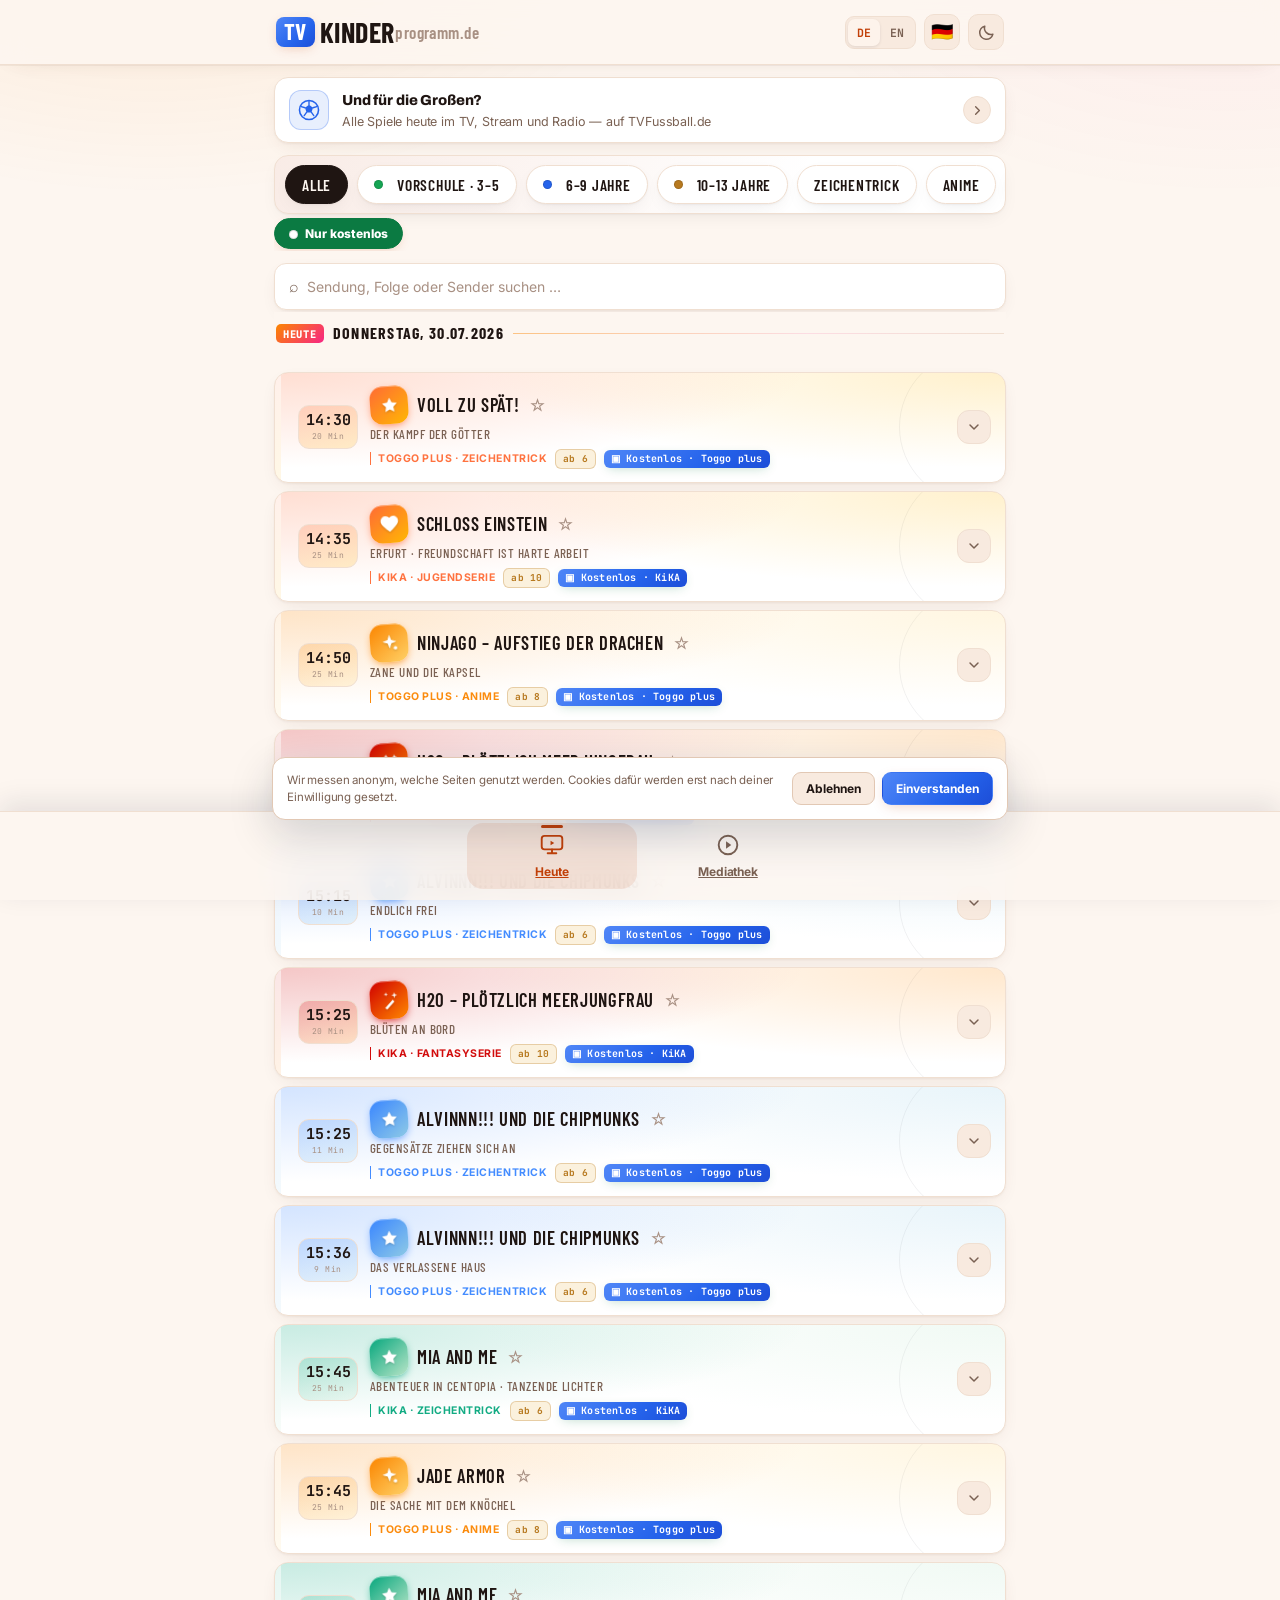
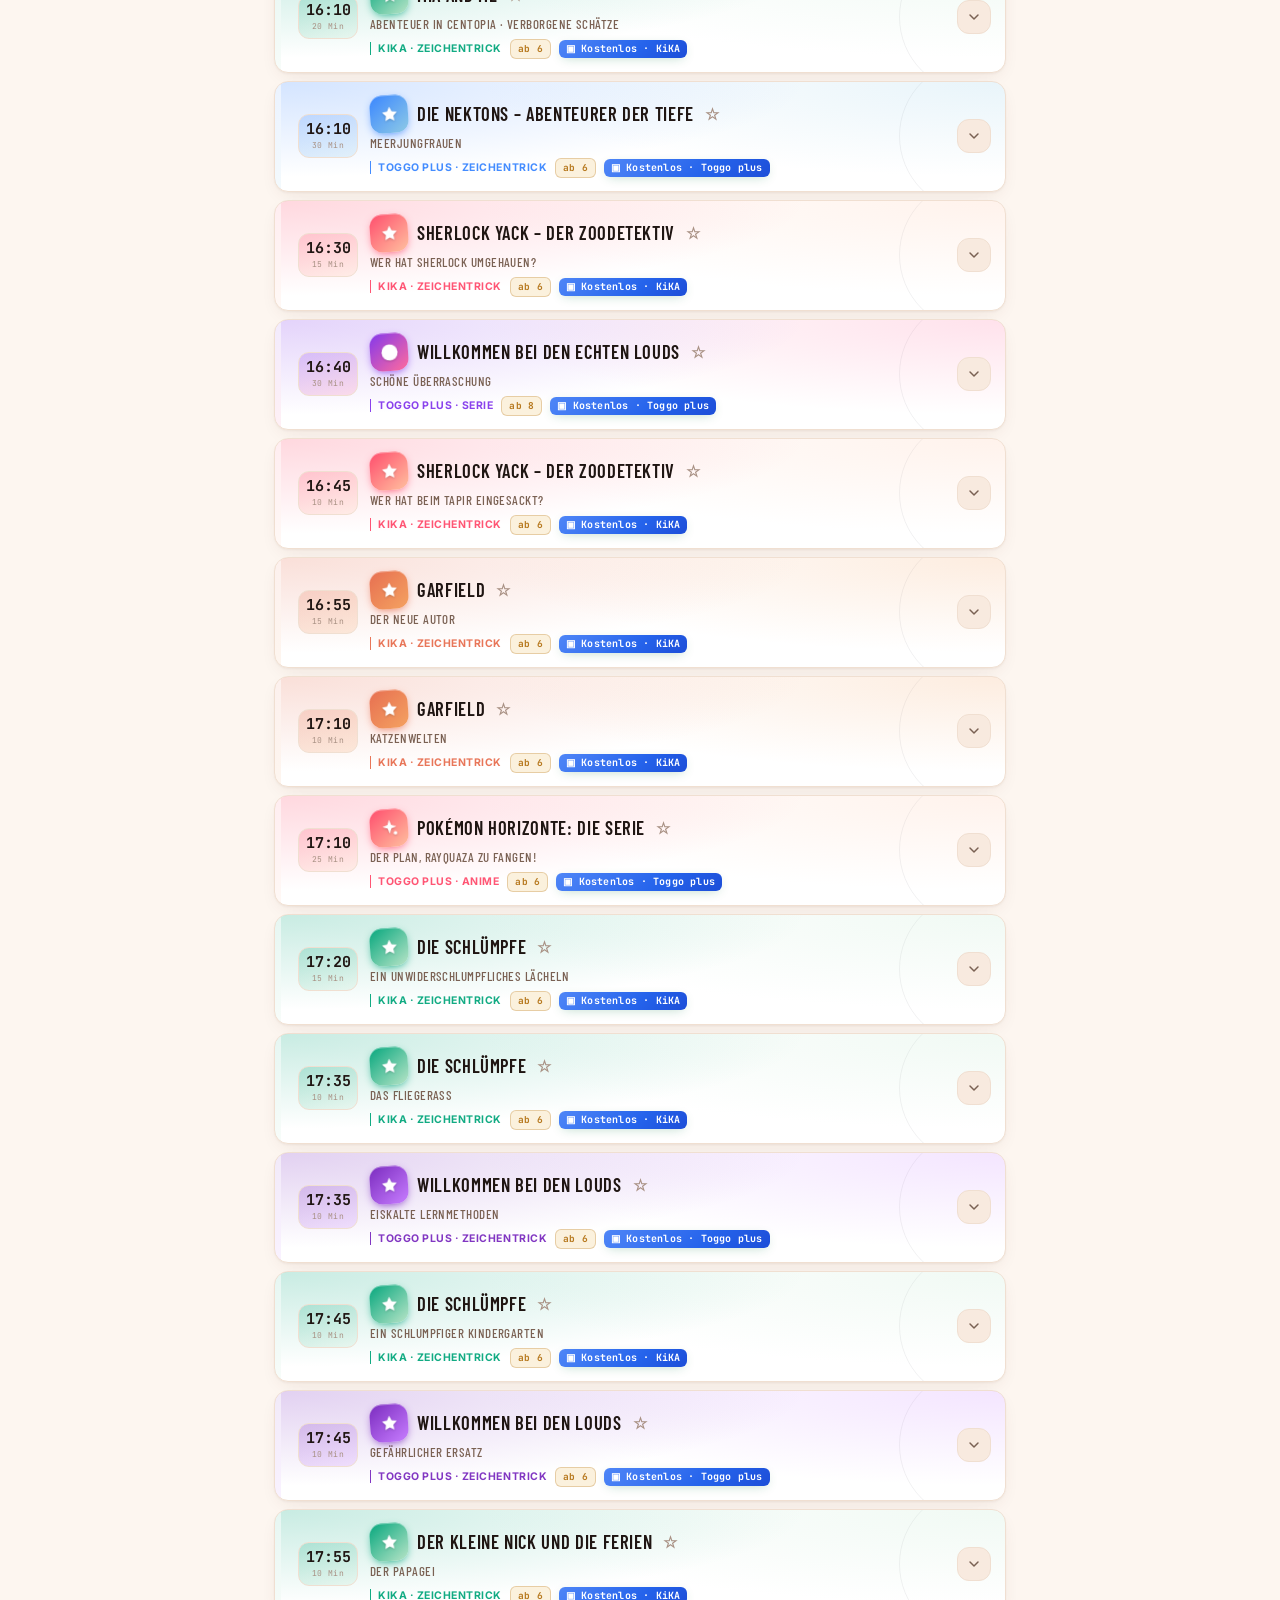
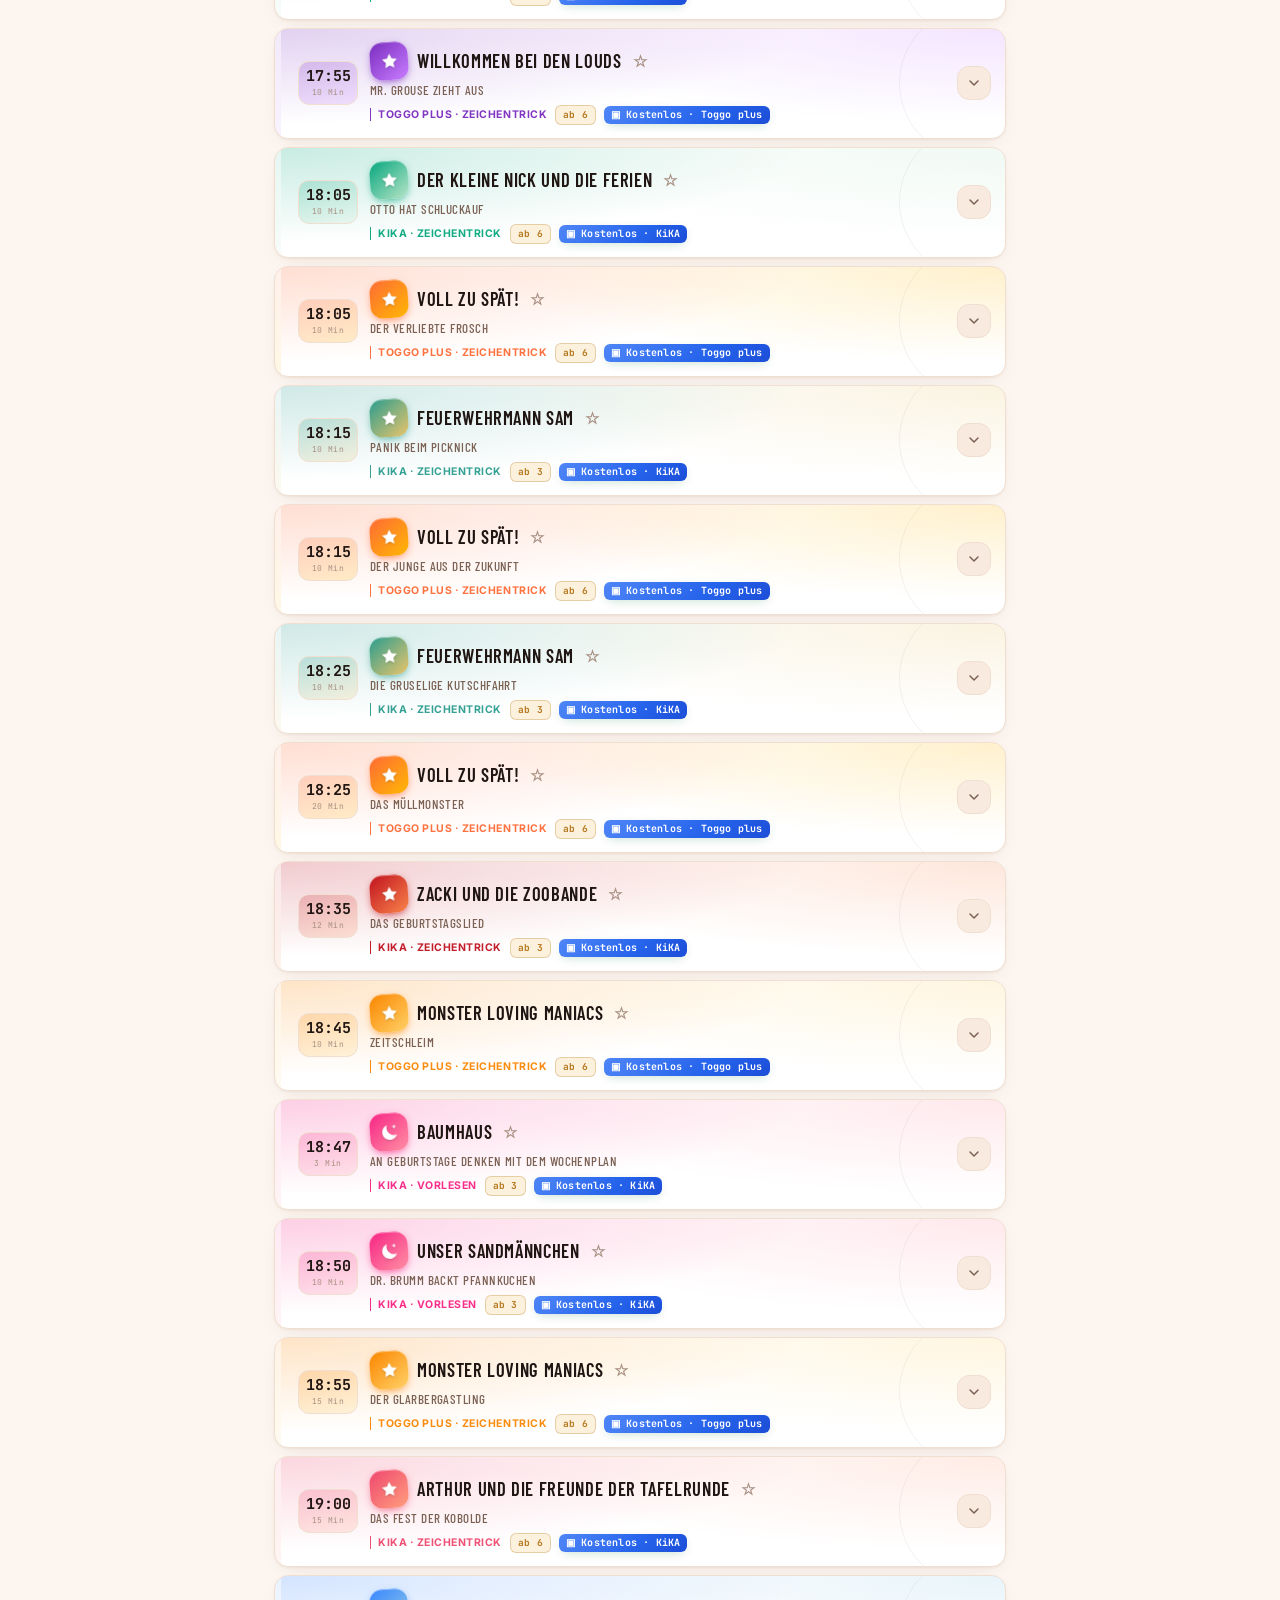
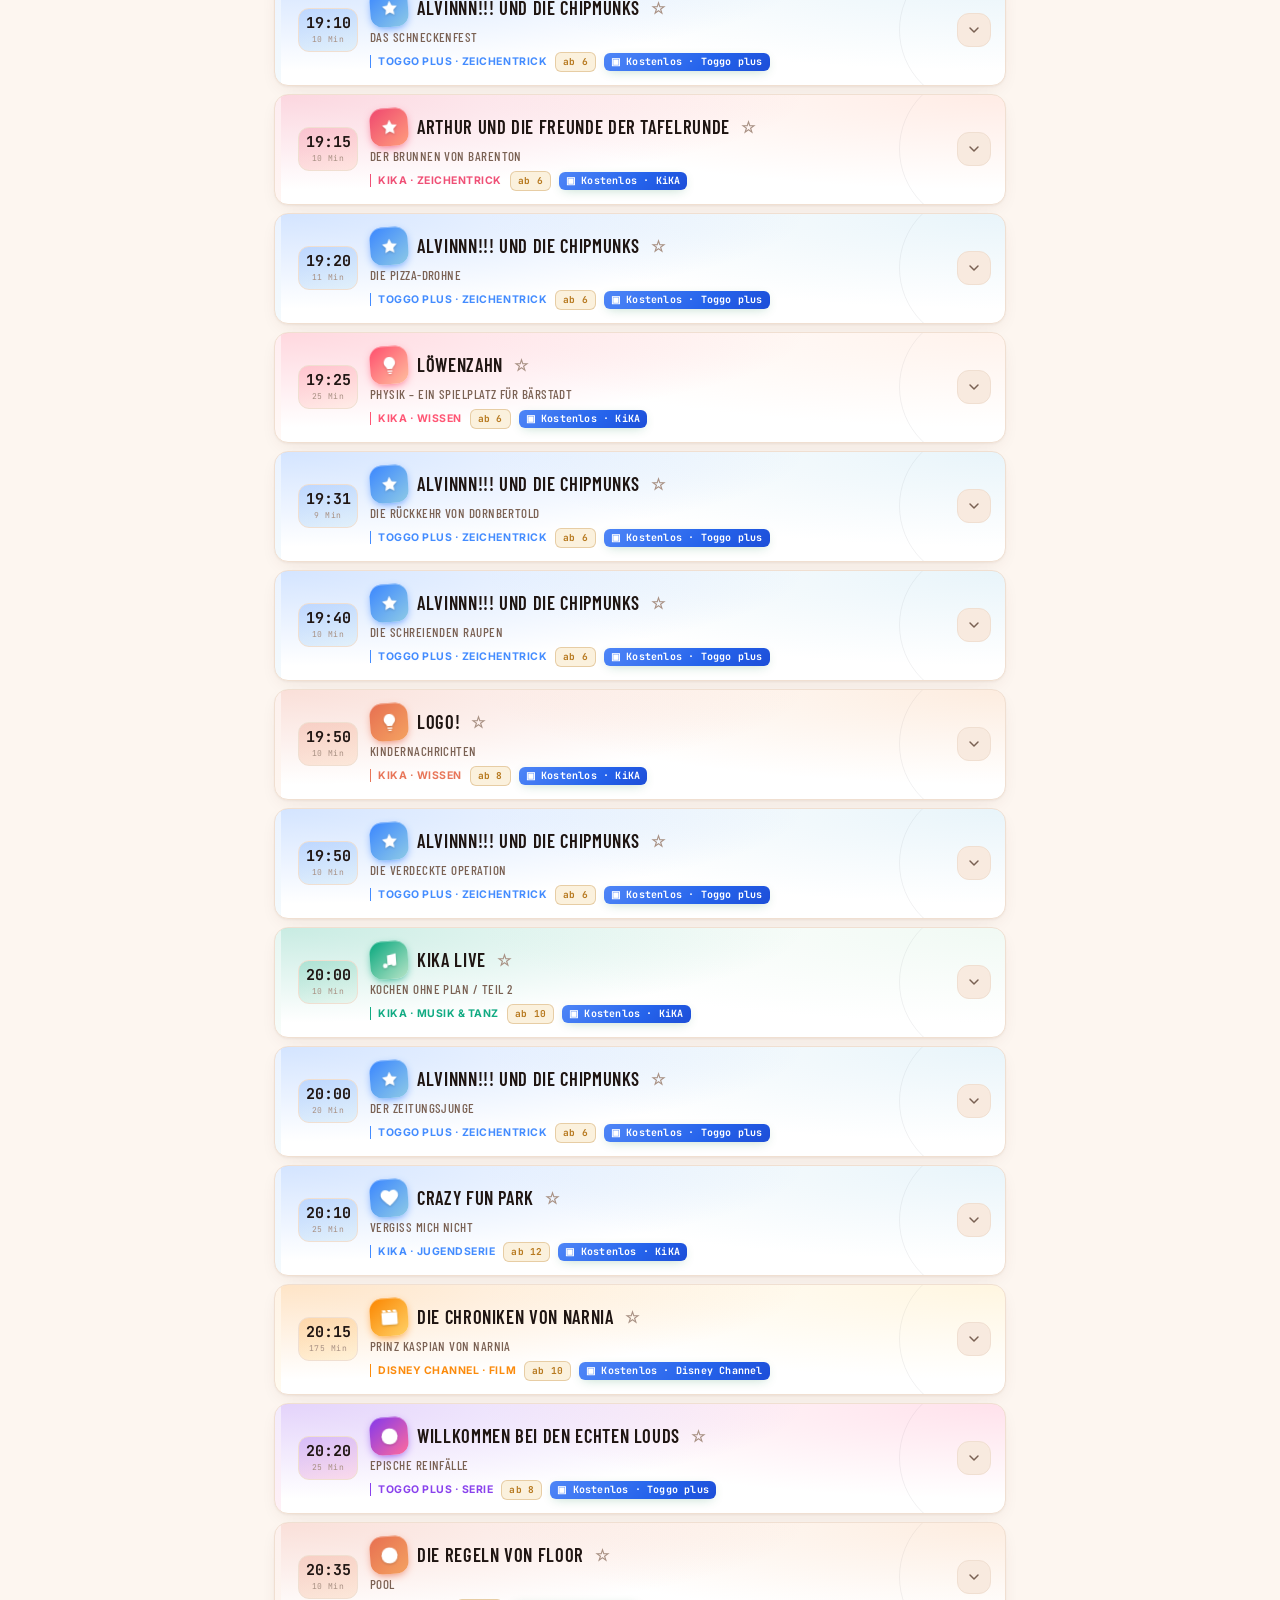
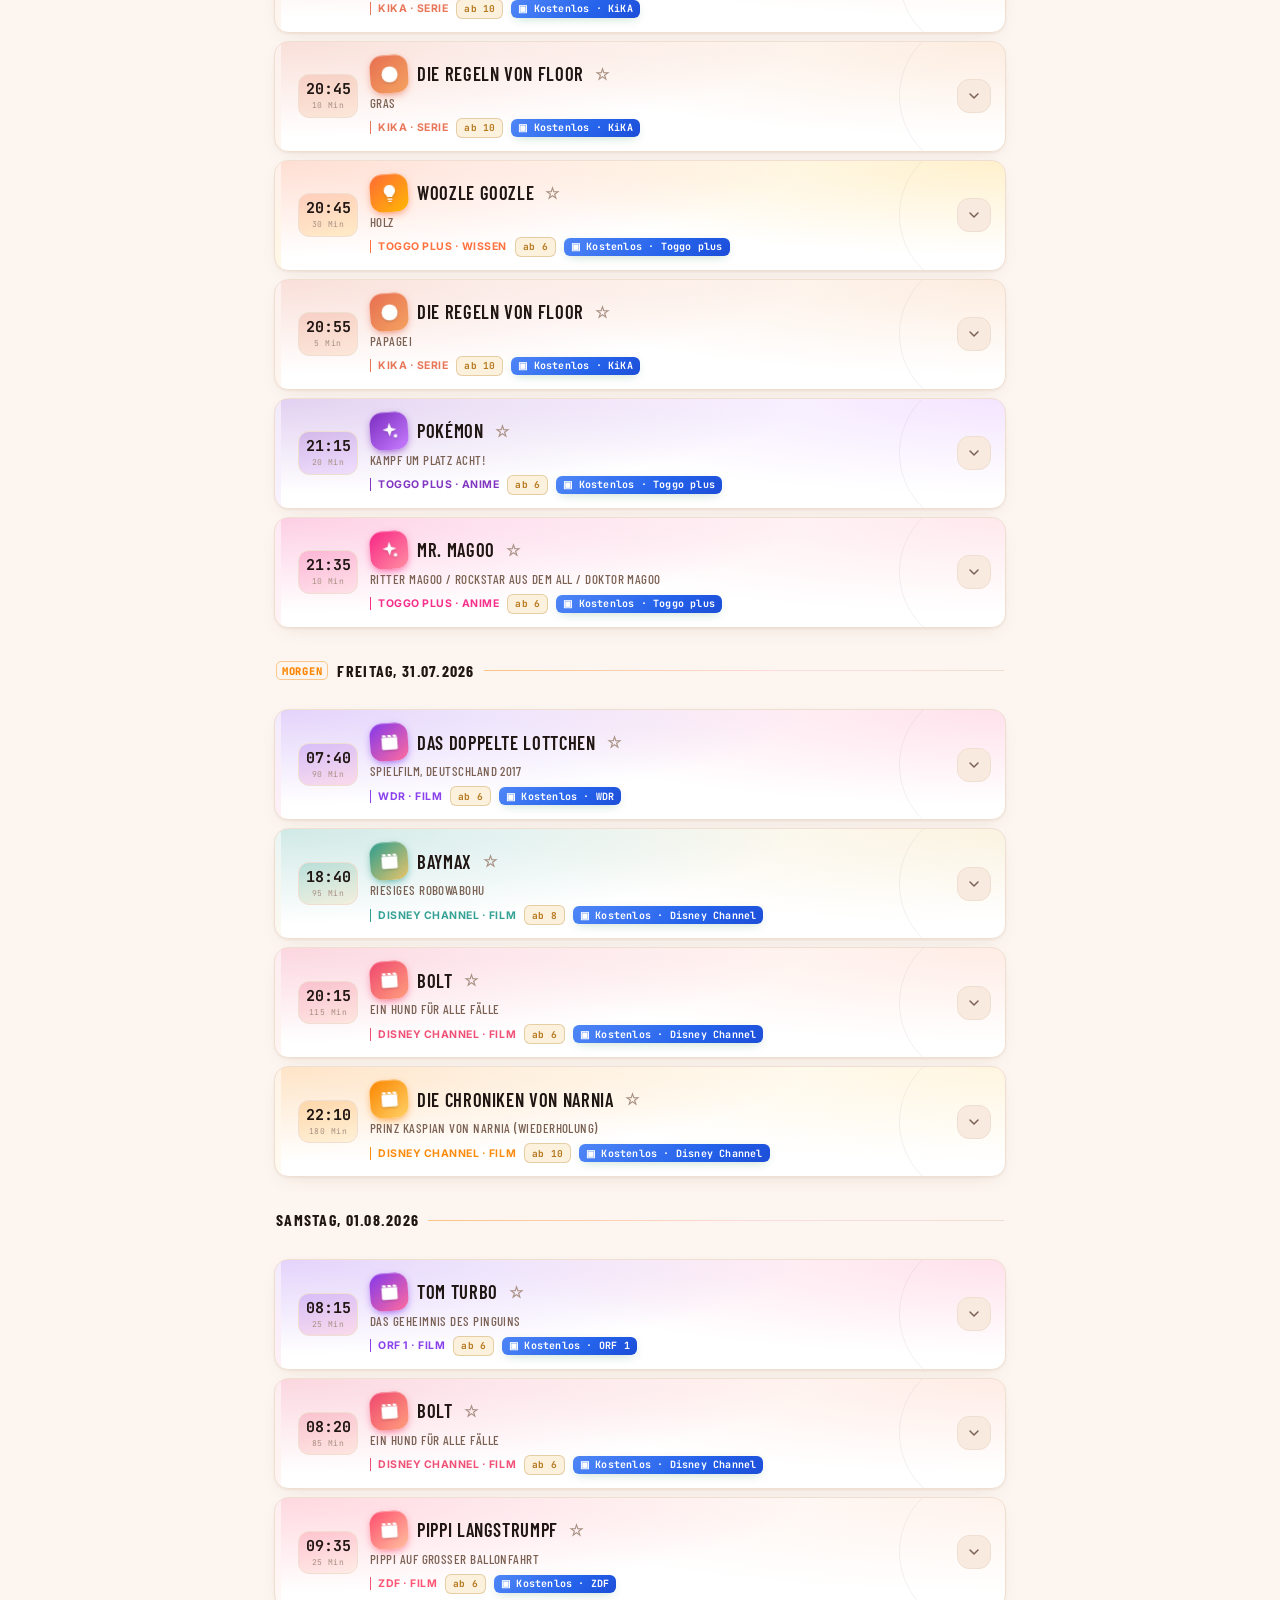
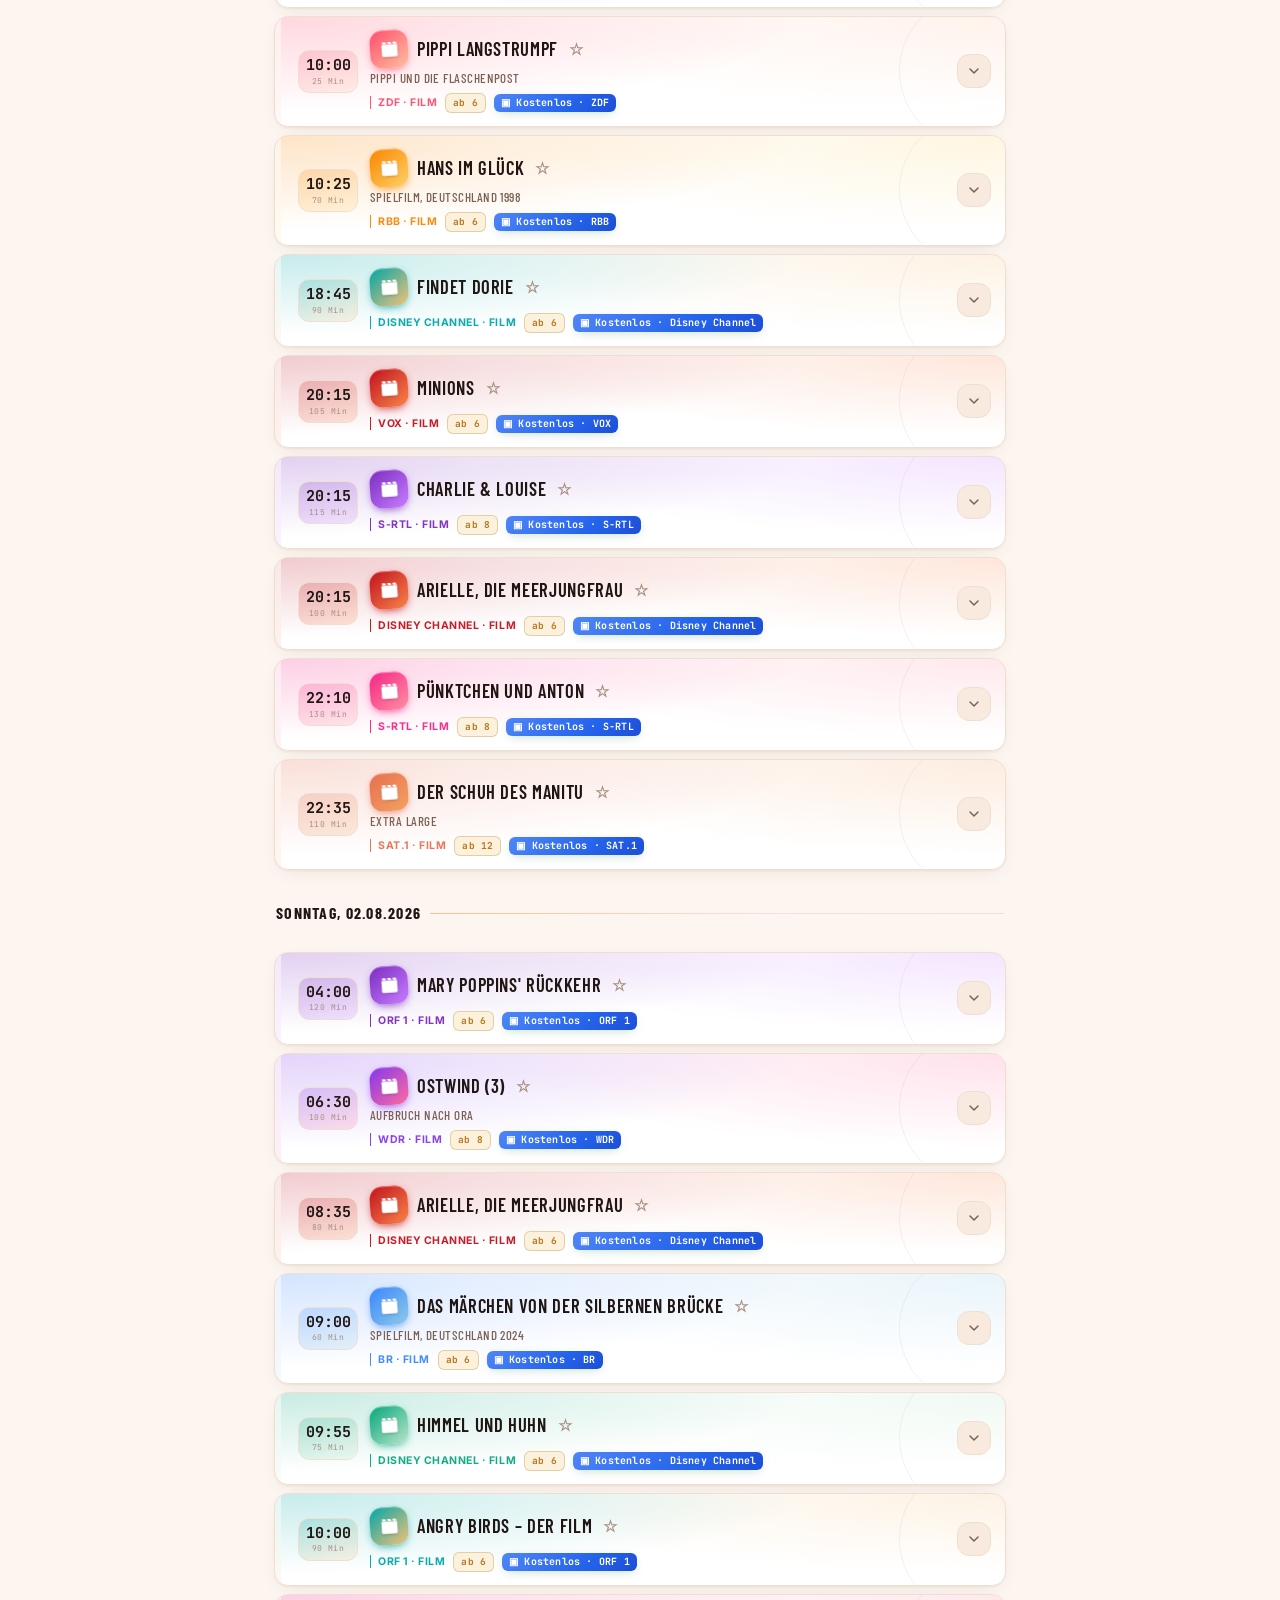
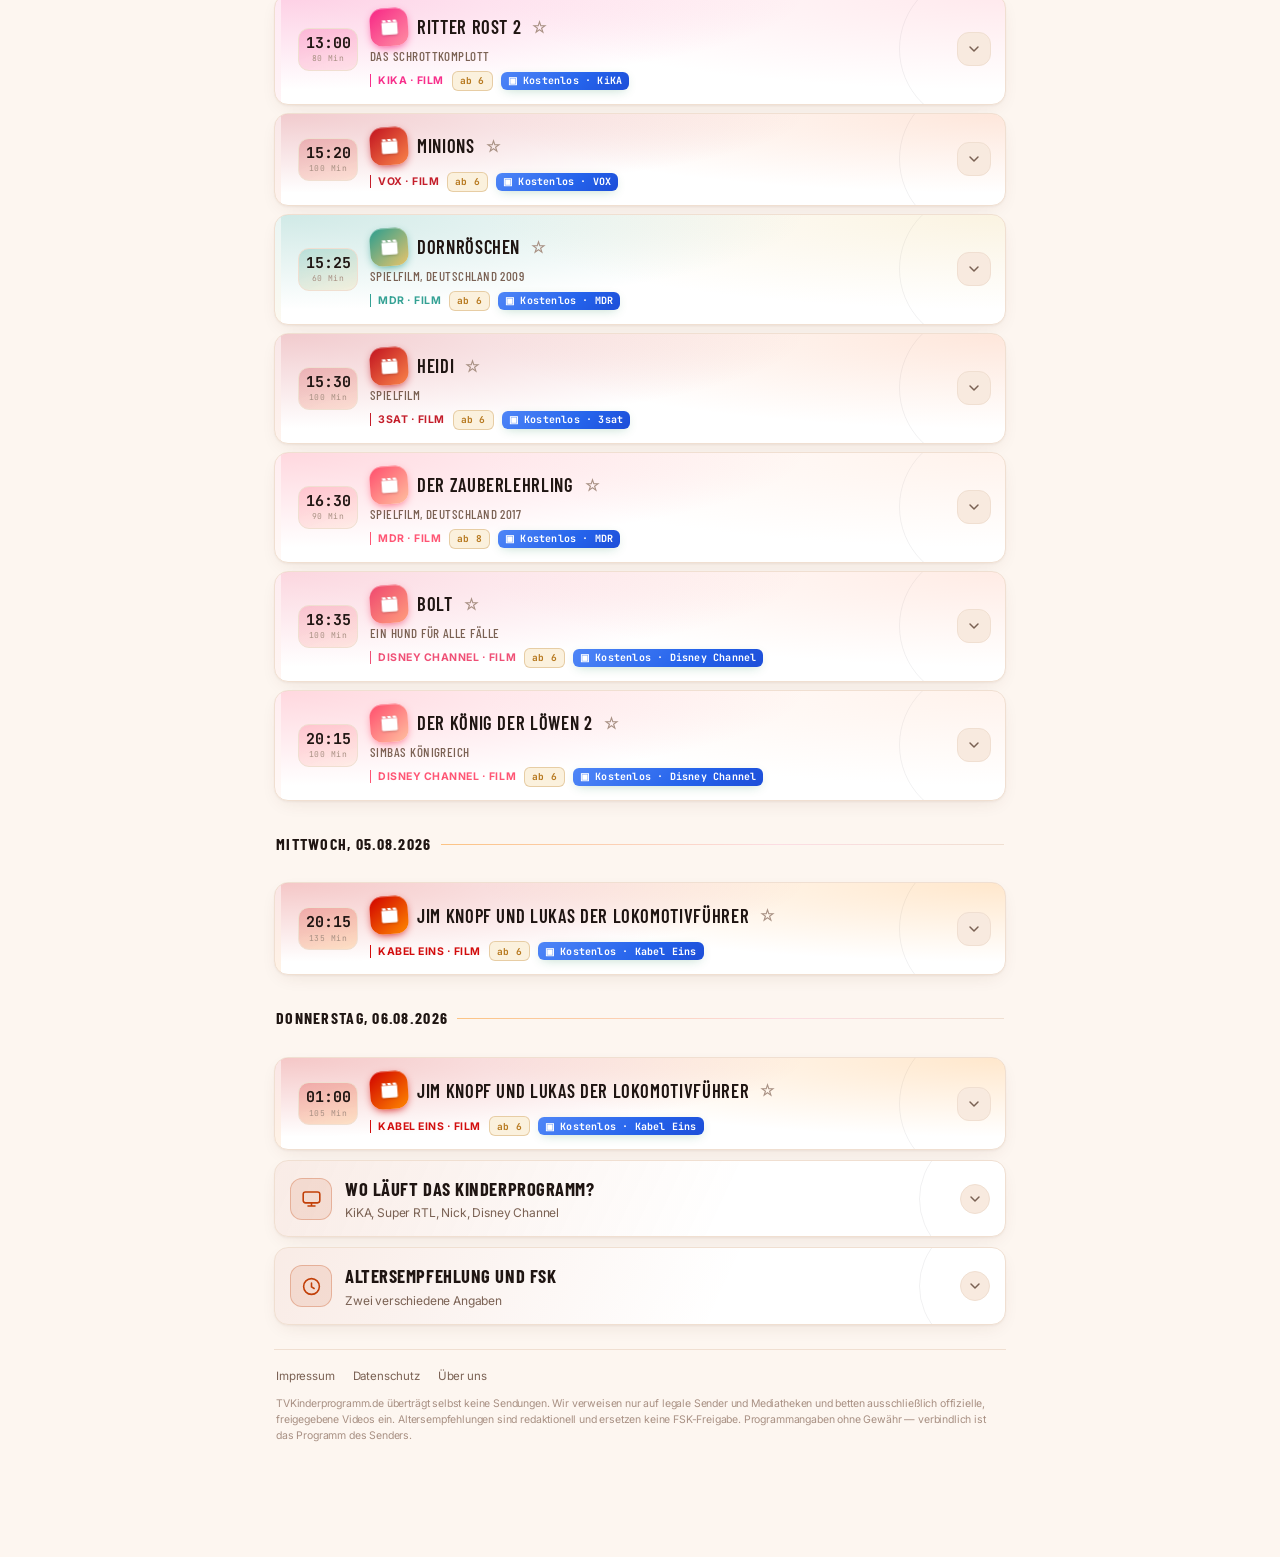
==== commit 5f413dae: "Add files via upload" ====
--- a/index-kinder.html
+++ b/index-kinder.html
@@ -1320,15 +1320,120 @@
   .feat{font:600 11px "Inter",sans-serif; padding:2px 8px; border-radius:99px;
     border:1px solid var(--line); background:var(--bg2); color:var(--muted)}
   .feat.yes{color:var(--free); border-color:var(--free-line); background:var(--free-soft)}
+  /* ================= Warme Farbwelt für das Kinderprogramm =================
+     Prinzip wie die Vereinsfarben bei TVFussball: jede Sendung trägt ein
+     eigenes Farbpaar (--c1/--c2), das aus dem Titel abgeleitet wird und
+     damit immer gleich bleibt. Daraus speisen sich Sticker, Kartenwäsche
+     und der geöffnete Zustand.
+     ===================================================================== */
+
+  /* ---- Grundpalette: von kühlem Blaugrau auf warm gedreht -------------
+     Struktur und Abstände bleiben identisch zu TVFussball, nur die
+     Neutraltöne und der Akzent wechseln. Grün bleibt für „kostenlos".  */
+  :root{
+    --bg:#FDF6F0; --bg2:#F8EADF; --surface:#FFFFFF; --surface2:#FDF3EB;
+    --line:#F0DFD1; --line2:#E2C8B4;
+    --ink:#1F1512; --muted:#7A6153; --faint:#A89083;
+    --green:#C24009; --green-soft:rgba(194,64,9,.10); --green-line:rgba(194,64,9,.28);
+    --free:#0B7A42; --free-soft:rgba(11,122,66,.12); --free-line:rgba(11,122,66,.32);
+    --on-accent:#FFFFFF;
+    --header-bg:rgba(253,246,240,.86); --hover:rgba(31,21,18,.035);
+    --shadow:0 1px 2px rgba(90,50,25,.05), 0 6px 20px -8px rgba(90,50,25,.14);
+    --header-shadow:0 1px 0 rgba(90,50,25,.06), 0 8px 22px -14px rgba(90,50,25,.14);
+    --wm:#B7791F; --wm-soft:#FBF1DD;
+  }
+  html[data-theme="dark"]{
+    --bg:#17100E; --bg2:#1E1512; --surface:#261A16; --surface2:#31221C;
+    --line:rgba(255,236,222,.09); --line2:rgba(255,236,222,.16);
+    --ink:#FBEFE7; --muted:#C4A896; --faint:#9A8172;
+    --green:#FF9A5C; --green-soft:rgba(255,154,92,.16); --green-line:rgba(255,154,92,.38);
+    --free:#3DD68C; --free-soft:rgba(61,214,140,.15); --free-line:rgba(61,214,140,.36);
+    --on-accent:#2A1206;
+    --header-bg:rgba(23,16,14,.86); --hover:rgba(255,255,255,.045);
+    --shadow:0 1px 2px rgba(0,0,0,.42), 0 10px 30px -12px rgba(0,0,0,.62);
+    --header-shadow:0 6px 24px rgba(0,0,0,.5);
+    --wm:#F0C868; --wm-soft:rgba(240,200,104,.13);
+  }
+
+  /* Hintergrundschein */
+  :root{--glow1:rgba(251,133,0,.10); --glow2:rgba(247,37,133,.05)}
+  html[data-theme="dark"]{--glow1:rgba(251,133,0,.11); --glow2:rgba(247,37,133,.07)}
+
+  /* Tagestrenner bekommt den warmen Verlauf */
+  .daybar .dtag{background:linear-gradient(135deg,#FB8500,#F72585); border:0}
+  .daybar .dtag.tm{background:transparent; color:#FB8500; border:1px solid rgba(251,133,0,.42)}
+
+  /* --- Farbbalken links auf jeder Karte -------------------------------- */
+  .row{padding-left:6px}
+  .row::before{content:""; position:absolute; left:0; top:0; bottom:0; width:6px; z-index:2;
+    background:linear-gradient(180deg, var(--c1), var(--c2))}
+  .row.free{box-shadow:var(--shadow)}          /* grüne Kante ersetzt durch Farbbalken */
+  .row.open.free{box-shadow:0 0 0 1.5px var(--c1), var(--shadow)}
+
+  /* --- Sticker statt Ball --------------------------------------------- */
+  .stick{flex:0 0 auto; width:38px; height:38px; border-radius:12px; display:grid; place-items:center;
+    background:linear-gradient(140deg, var(--s1), var(--s2)); color:#fff;
+    box-shadow:0 3px 10px -3px var(--s1), inset 0 1px 0 rgba(255,255,255,.35);
+    transform:rotate(-4deg); transition:transform .2s cubic-bezier(.34,1.5,.5,1)}
+  .stick svg{width:21px; height:21px; display:block; filter:drop-shadow(0 1px 1px rgba(0,0,0,.18))}
+  .rowhead:hover .stick{transform:rotate(4deg) scale(1.08)}
+  .row.open .stick{transform:rotate(0deg) scale(1.05)}
+  html[data-theme="dark"] .stick{box-shadow:0 3px 12px -3px var(--s1), inset 0 1px 0 rgba(255,255,255,.22)}
+
+  /* --- Farbwäsche der Karte ------------------------------------------- */
+  .row .rowhead{background:
+    radial-gradient(125% 150% at 0% 0%, var(--w1), transparent 58%),
+    radial-gradient(125% 150% at 100% 0%, var(--w2), transparent 58%)}
+  .row .rowhead:hover{background:
+    radial-gradient(125% 150% at 0% 0%, var(--w1), transparent 52%),
+    radial-gradient(125% 150% at 100% 0%, var(--w2), transparent 52%),
+    var(--hover)}
+  .row.open{border-color:transparent; box-shadow:0 0 0 1.5px var(--c1), var(--shadow)}
+  .row.open.free{box-shadow:inset 3px 0 0 var(--free), 0 0 0 1.5px var(--c1), var(--shadow)}
+  .row.open .rowhead{background:
+    radial-gradient(130% 165% at 0% 0%, var(--w1), transparent 62%),
+    radial-gradient(130% 165% at 100% 0%, var(--w2), transparent 62%)}
+  html[data-theme="dark"] .row .rowhead,
+  html[data-theme="dark"] .row.open .rowhead{background:
+    radial-gradient(130% 165% at 0% 0%, var(--w1d), transparent 62%),
+    radial-gradient(130% 165% at 100% 0%, var(--w2d), transparent 62%)}
+  html[data-theme="dark"] .row.open{border-color:transparent; box-shadow:0 0 0 1.5px var(--c1), 0 8px 30px rgba(0,0,0,.42)}
+
+  /* Trennlinie im Panel in Sendungsfarbe statt Grau */
+  .row .panel-pad{border-top:1.5px solid var(--w1)}
+  html[data-theme="dark"] .row .panel-pad{border-top-color:var(--w1d)}
+
+  /* Chevron übernimmt die Sendungsfarbe */
+  .rowhead:hover .chev{color:var(--c1); border-color:var(--c1)}
+  .row.open .chev{background:linear-gradient(140deg,var(--c1),var(--c2)); color:#fff; border-color:transparent}
+
+  /* Aufklapp-Buttons und Links im Panel ebenfalls warm */
+  .row .morebtn{color:var(--c1)}
+  .row .chrow .nm a.streamlink{text-decoration-color:var(--c1)}
+  .row .chrow .nm a.streamlink:hover{color:var(--c1)}
+
+  /* Genre-Label bekommt einen farbigen Anstrich statt grauer Kante */
+  .row .comp{border-left-color:var(--c1); color:var(--c1); opacity:.95}
+  html[data-theme="dark"] .row .comp{opacity:1}
+
+  /* Uhrzeit-Block als getönte Kachel */
+  .row .time{background:linear-gradient(160deg, var(--w1), var(--w2));
+    border-radius:11px; padding:7px 4px; margin-left:2px}
+  html[data-theme="dark"] .row .time{background:linear-gradient(160deg, var(--w1d), var(--w2d))}
+
+  /* Tagestrenner-Linie warm auslaufen lassen */
+  .daybar .ln{background:linear-gradient(90deg, rgba(251,133,0,.45), rgba(247,37,133,.12) 60%, var(--line))}
+
   /* Querverweis auf das Schwesterprojekt */
   .crosslink{display:flex; align-items:center; gap:13px; margin:12px 0 10px; padding:12px 14px;
     background:var(--surface); border:1px solid var(--line); border-radius:var(--r);
     box-shadow:var(--shadow); text-decoration:none; color:inherit;
     transition:border-color .16s ease, box-shadow .16s ease, transform .1s ease}
-  .crosslink:hover{border-color:var(--green-line); box-shadow:0 0 0 3px var(--green-soft), var(--shadow)}
+  .crosslink:hover{border-color:rgba(37,99,235,.34); box-shadow:0 0 0 3px rgba(37,99,235,.10), var(--shadow)}
   .crosslink:active{transform:scale(.994)}
   .crosslink .cl-ic{flex:0 0 auto; width:40px; height:40px; border-radius:12px; display:grid; place-items:center;
-    background:var(--green-soft); color:var(--green); border:1px solid var(--green-line)}
+    background:rgba(37,99,235,.10); color:#2563EB; border:1px solid rgba(37,99,235,.26)}
+  html[data-theme="dark"] .crosslink .cl-ic{background:rgba(91,140,255,.16); color:#7FA8FF; border-color:rgba(91,140,255,.36)}
   .crosslink .cl-ic svg{width:22px; height:22px}
   .crosslink .cl-txt{flex:1 1 auto; min-width:0}
   .crosslink .cl-txt b{display:block; font-family:"Archivo",sans-serif; font-weight:800; font-size:14.5px;
@@ -1337,7 +1442,7 @@
   .crosslink .cl-go{flex:0 0 auto; width:28px; height:28px; border-radius:50%; display:grid; place-items:center;
     border:1px solid var(--line); background:var(--bg2); color:var(--muted); transition:color .15s, border-color .15s}
   .crosslink .cl-go svg{width:15px; height:15px}
-  .crosslink:hover .cl-go{color:var(--green); border-color:var(--green-line)}
+  .crosslink:hover .cl-go{color:#2563EB; border-color:rgba(37,99,235,.34)}
   @media (max-width:400px){ .crosslink .cl-txt span{font-size:11.5px} }
   .fchip.freechip{color:var(--free); border-color:var(--free-line); background:var(--free-soft); font-weight:800}
   .fchip.freechip[aria-pressed="true"]{background:var(--free); color:#fff; border-color:var(--free)}
@@ -1630,11 +1735,60 @@
 const MCHEV='<svg class="mchev" viewBox="0 0 24 24" fill="none" stroke="currentColor" stroke-width="2.3" stroke-linecap="round" stroke-linejoin="round"><path d="M6 9l6 6 6-6"/></svg>';
 const RCHEV='<svg viewBox="0 0 24 24" fill="none" stroke="currentColor" stroke-width="2.2" stroke-linecap="round" stroke-linejoin="round"><path d="M6 9l6 6 6-6"/></svg>';
 
-function tile(color){
-  const c = color || "#2563EB";
-  return `<span class="flag"><svg class="cball" viewBox="0 0 24 24" aria-hidden="true">`+
-    `<circle cx="12" cy="12" r="10.5" fill="${c}" stroke="rgba(0,0,0,.32)" stroke-width="1"></circle>`+
-    `<path d="M9.6 8.2l6.4 3.8-6.4 3.8z" fill="#FFFFFF"></path></svg></span>`;
+/* ---------------------------------------------------------------------
+   Farbpaare pro Sendung — das Pendant zu den Vereinsfarben bei TVFussball.
+   Der Titel wird gehasht, daraus fällt immer dasselbe Paar. „Feuerwehrmann
+   Sam" ist also jeden Tag rot-orange, „Löwenzahn" jeden Tag grün-gelb.
+   Warme, kräftige Töne; alle tragen weiße Symbole mit genug Kontrast.
+   --------------------------------------------------------------------- */
+const PALETTE = [
+  ["#FF6B35","#FFB703"],  // Mango
+  ["#EF476F","#FF9E7D"],  // Himbeere
+  ["#F72585","#FF8FA3"],  // Bubblegum
+  ["#FB8500","#FFD166"],  // Sonnenblume
+  ["#E76F51","#F4A261"],  // Terrakotta
+  ["#D00000","#FF8800"],  // Feuer
+  ["#8338EC","#FF6B9D"],  // Traube
+  ["#00A6A6","#F6C177"],  // Lagune
+  ["#2A9D8F","#E9C46A"],  // Salbei
+  ["#7B2CBF","#C77DFF"],  // Pflaume
+  ["#06A77D","#B7E4C7"],  // Minze
+  ["#C1121F","#F9844A"],  // Kirsche
+  ["#3A86FF","#8ECAE6"],  // Himmel
+  ["#FF4D6D","#FFC09F"]   // Koralle
+];
+
+function hashStr(t){
+  let h = 0;
+  for(let i=0;i<t.length;i++){ h = (h*31 + t.charCodeAt(i)) | 0; }
+  return Math.abs(h);
+}
+function pairFor(title){ return PALETTE[hashStr(title||"?") % PALETTE.length]; }
+
+function hexA(hex, a){
+  const n = parseInt(hex.slice(1),16);
+  return `rgba(${(n>>16)&255},${(n>>8)&255},${n&255},${a})`;
+}
+
+/* Symbol je Genre — gefüllt, damit es bei 19px noch trägt */
+const GLYPH = {
+  "Zeichentrick": '<path d="M12 3.2l2.6 5.4 5.9.85-4.3 4.2 1.02 5.9L12 16.7l-5.22 2.85L7.8 13.65 3.5 9.45l5.9-.85z"/>',
+  "Anime":        '<path d="M12 2l2.1 6.1L20 10l-5.9 1.9L12 18l-2.1-6.1L4 10l5.9-1.9z"/><circle cx="18.5" cy="17.5" r="2"/>',
+  "Film":         '<path d="M3 6.4h18v12.2a1.6 1.6 0 0 1-1.6 1.6H4.6A1.6 1.6 0 0 1 3 18.6z"/><path d="M3.4 3.4h4l1.4 2.6h-4zM9.4 3.4h4l1.4 2.6h-4zM15.4 3.4h4l1.4 2.6h-4z"/>',
+  "Wissen":       '<path d="M12 2.4A6.4 6.4 0 0 0 8.1 13.9c.5.4.8 1 .8 1.6v.6h6.2v-.6c0-.6.3-1.2.8-1.6A6.4 6.4 0 0 0 12 2.4z"/><path d="M9.2 17.6h5.6v1.5H9.2zM10.1 20.4h3.8v1.3h-3.8z"/>',
+  "Vorlesen":     '<path d="M20.4 14.6A8.4 8.4 0 0 1 9.5 3.7a8.6 8.6 0 1 0 10.9 10.9z"/><path d="M17.4 3l.7 1.9 1.9.7-1.9.7-.7 1.9-.7-1.9-1.9-.7 1.9-.7z"/>',
+  "Serie":        '<circle cx="12" cy="12" r="9.2"/><circle cx="9" cy="10" r="1.3" fill="#fff"/><circle cx="15" cy="10" r="1.3" fill="#fff"/><path d="M7.8 14c1 1.9 2.5 2.8 4.2 2.8s3.2-.9 4.2-2.8" stroke="#fff" stroke-width="1.7" fill="none" stroke-linecap="round"/>',
+  "Jugendserie":  '<path d="M12 20.6l-1.5-1.36C5.3 14.5 2 11.5 2 7.9A5.6 5.6 0 0 1 7.6 2.3c1.8 0 3.5.84 4.4 2.16A5.4 5.4 0 0 1 16.4 2.3 5.6 5.6 0 0 1 22 7.9c0 3.6-3.3 6.6-8.5 11.34z"/>',
+  "Fantasyserie": '<path d="M6.6 20.4l9-9 2 2-9 9z"/><path d="M17.8 3.2l.85 2.35 2.35.85-2.35.85-.85 2.35-.85-2.35-2.35-.85 2.35-.85zM8.2 2.6l.6 1.7 1.7.6-1.7.6-.6 1.7-.6-1.7-1.7-.6 1.7-.6z"/>',
+  "Musik & Tanz": '<path d="M9.4 17.6V6.2l10-1.9v11.4"/><circle cx="6.8" cy="17.9" r="2.7"/><circle cx="16.8" cy="15.9" r="2.7"/>'
+};
+const GLYPH_DEFAULT = '<path d="M8.6 5.6l10 6.4-10 6.4z"/>';
+
+function sticker(s){
+  const [c1,c2] = s.color2 ? [s.color, s.color2] : pairFor(s.title);
+  const g = GLYPH[s.genre] || GLYPH_DEFAULT;
+  return `<span class="stick" style="--s1:${c1};--s2:${c2}" aria-hidden="true">`+
+         `<svg viewBox="0 0 24 24" fill="currentColor">${g}</svg></span>`;
 }
 
 function rowHTML(s){
@@ -1649,12 +1803,17 @@
       : (s.fskTodo ? "noch zu prüfen — Kinofilme haben eine FSK-Freigabe, sie muss einzeln nachgeschlagen werden"
                    : "keine Angabe — FSK gilt nur für Filme und Bildträger, nicht für Serienfolgen");
 
+  const [pc1,pc2] = pairFor(s.title);
+  const styleVars = `--c1:${pc1};--c2:${pc2};`+
+    `--w1:${hexA(pc1,.22)};--w2:${hexA(pc2,.20)};`+
+    `--w1d:${hexA(pc1,.30)};--w2d:${hexA(pc2,.26)}`;
+
   return `
-<div class="row${free.length?" free":""}" data-k="${s.day}|${s.time}|${s.title}|${s.sub||""}|${s.genre||""}|${(s.ch||[]).map(c=>c.n).join(" ")}">
+<div class="row${free.length?" free":""}" style="${styleVars}" data-k="${s.day}|${s.time}|${s.title}|${s.sub||""}|${s.genre||""}|${(s.ch||[]).map(c=>c.n).join(" ")}">
   <button class="rowhead" aria-expanded="false">
     <div class="time"><span class="time-clock">${s.time}<small>${s.dur||""}</small></span></div>
     <div class="teams">
-      <div class="t">${tile(s.color)}<span>${s.title}</span>
+      <div class="t">${sticker(s)}<span>${s.title}</span>
         <span class="favstar" data-follow="${s.title}" role="button" tabindex="0" aria-pressed="false"
               aria-label="${s.title} merken" title="${s.title} merken">☆</span></div>
       ${s.sub?`<div class="t subline">${s.sub}</div>`:""}
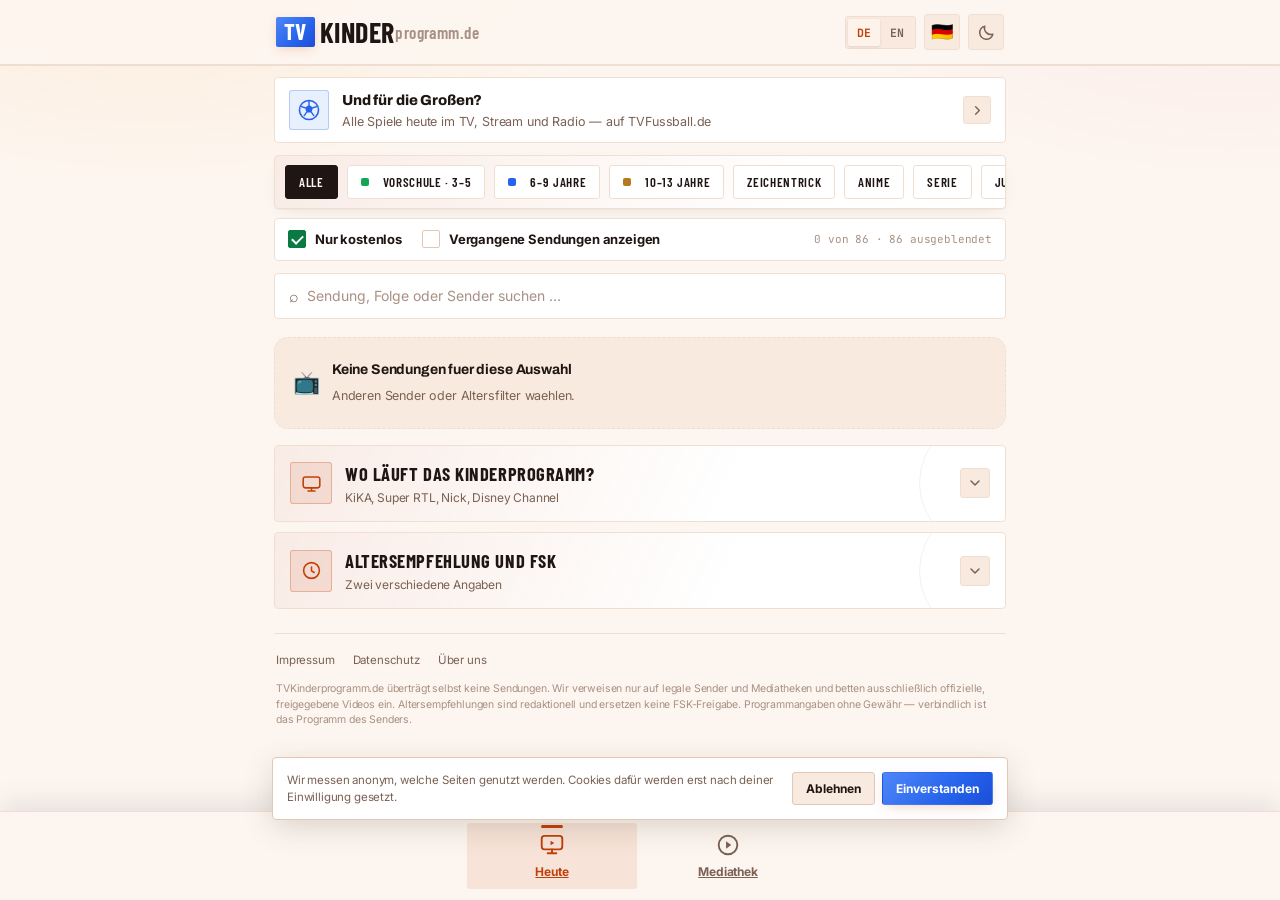
==== commit ee25cf62: "Add files via upload" ====
--- a/index-kinder.html
+++ b/index-kinder.html
@@ -1424,6 +1424,117 @@
   /* Tagestrenner-Linie warm auslaufen lassen */
   .daybar .ln{background:linear-gradient(90deg, rgba(251,133,0,.45), rgba(247,37,133,.12) 60%, var(--line))}
 
+
+  /* =====================================================================
+     ENTRUNDUNG — zweiter Durchgang
+     Die durchgehenden 14–18px-Radien, Pillen und weichen Schatten sind das,
+     was ein Layout nach Baukasten aussehen lässt. Hier ersetzt durch eine
+     knappe Radiusskala (4 / 3 / 2 px), Haarlinien statt Schlagschatten und
+     eine Zeitspalte, die wie eine gedruckte Programmzeile liest.
+     Bewusst nicht auf 0px: ganz kantig plus Haarlinien wäre das nächste
+     Klischee. 4px liest sich präzise, nicht steril.
+     ===================================================================== */
+  :root{--r:4px; --r-ctl:3px; --r-tag:2px;
+        --shadow:none;
+        --header-shadow:0 1px 0 rgba(90,50,25,.10)}
+  html[data-theme="dark"]{--r:4px; --shadow:none;
+        --header-shadow:0 1px 0 rgba(255,255,255,.07)}
+
+  /* Karten: Kontur statt Schatten */
+  .row{border-radius:var(--r); box-shadow:none; padding-left:5px}
+  .row::before{width:4px}
+  .row.free{box-shadow:none}
+  .row.open{box-shadow:none; border-color:var(--c1)}
+  .row.open.free{box-shadow:none}
+  html[data-theme="dark"] .row.open{box-shadow:none; border-color:var(--c1)}
+
+  /* Bedienelemente */
+  .fchip{border-radius:var(--r-ctl); padding:7px 12px; font-weight:700}
+  /* #liveFilters wird in orig.css mit höherer Spezifität überschrieben */
+  #liveFilters .fchip{border-radius:var(--r-ctl); box-shadow:none;
+    padding:8px 13px; font-size:13px}
+  #liveFilters .fchip[aria-pressed="true"]{box-shadow:none}
+  .fchip .cdot{width:8px; height:8px; border-radius:2px; box-shadow:none}
+  .fsearch{border-radius:var(--r); box-shadow:none}
+  .seg{border-radius:var(--r-ctl)}
+  .seg button{border-radius:2px}
+  .mktbtn,.themebtn{border-radius:var(--r-ctl)}
+  .mktpop{border-radius:var(--r); box-shadow:0 6px 24px rgba(60,35,20,.14)}
+  .mktopt{border-radius:2px}
+  .sharebtn{border-radius:var(--r-ctl)}
+  .actrow .sharebtn{border-radius:var(--r-ctl)}
+  .navitem{border-radius:var(--r-ctl)}
+  .toast{border-radius:var(--r-ctl)}
+  .consent{border-radius:var(--r); box-shadow:0 8px 30px rgba(60,35,20,.16)}
+  .consent button{border-radius:var(--r-ctl)}
+  .legal-card{border-radius:var(--r); box-shadow:none}
+  .legal-x{border-radius:var(--r-ctl)}
+  details.wmsec{border-radius:var(--r); box-shadow:none}
+  .wmchev,.wm-secico{border-radius:var(--r-ctl)}
+  .crosslink{border-radius:var(--r); box-shadow:none}
+  .crosslink .cl-ic,.crosslink .cl-go{border-radius:var(--r-ctl)}
+  .crosslink:hover{box-shadow:none; border-color:rgba(37,99,235,.42)}
+  .provrow .plogo{border-radius:var(--r-ctl)}
+  .vcard,.cardgrid .vcard{border-radius:var(--r); box-shadow:none}
+
+  /* Chevron: Quadrat statt Kreis */
+  .chev{border-radius:var(--r-ctl); width:28px; height:28px}
+  .row.open .chev{border-radius:var(--r-ctl)}
+
+  /* Marker: flache Kachel, keine schräge Sticker-Optik */
+  .stick{width:32px; height:32px; border-radius:var(--r-ctl);
+    background:var(--s1); box-shadow:none; transform:none}
+  .stick svg{width:18px; height:18px; filter:none}
+  .rowhead:hover .stick,.row.open .stick{transform:none; filter:brightness(1.08)}
+
+  /* Badges kantiger und ruhiger */
+  .agetag,.fsktag,.freebest,.chrow .tag{border-radius:var(--r-tag)}
+  .freebest{font-weight:700; letter-spacing:.03em}
+
+  /* --- Zeitspalte wie eine gedruckte Programmzeile --------------------- */
+  .rowhead{grid-template-columns:66px 1fr auto; gap:13px; padding:12px 13px 12px 13px}
+  .row .time{background:none; padding:0; margin:0; text-align:left; border-left:2px solid var(--c1);
+    padding-left:9px}
+  html[data-theme="dark"] .row .time{background:none}
+  .t-start{display:block; font-family:"JetBrains Mono",monospace; font-weight:700;
+    font-size:17px; letter-spacing:-.02em; color:var(--ink); line-height:1.05}
+  .t-dur{display:block; font-family:"JetBrains Mono",monospace; font-size:10.5px;
+    color:var(--muted); margin-top:3px; letter-spacing:.01em}
+  .till{font-family:"JetBrains Mono",monospace; font-size:10px; color:var(--faint)}
+
+  /* Zustände: läuft gerade / vorbei */
+  .nowtag{font:700 9.5px "JetBrains Mono",monospace; letter-spacing:.08em; text-transform:uppercase;
+    background:var(--red); color:#fff; padding:2.5px 6px; border-radius:var(--r-tag)}
+  .pasttag{font:700 9.5px "JetBrains Mono",monospace; letter-spacing:.08em; text-transform:uppercase;
+    border:1px solid var(--line2); color:var(--faint); padding:1.5px 5px; border-radius:var(--r-tag)}
+  .row.past{opacity:.62}
+  .row.past .stick{filter:grayscale(.55)}
+  .row.playing{border-color:var(--red)}
+  .row.playing .t-start{color:var(--red)}
+
+  /* --- Optionen als echte Checkboxen ---------------------------------- */
+  .opts{display:flex; align-items:center; gap:20px; flex-wrap:wrap;
+    margin:9px 0 2px; padding:11px 13px;
+    border:1px solid var(--line); border-radius:var(--r); background:var(--surface)}
+  .opt{display:inline-flex; align-items:center; gap:9px; cursor:pointer;
+    font-size:13px; font-weight:700; color:var(--ink); user-select:none}
+  .opt input{appearance:none; -webkit-appearance:none; margin:0; flex:0 0 auto;
+    width:18px; height:18px; border:1.5px solid var(--line2); border-radius:var(--r-tag);
+    background:var(--surface); display:grid; place-items:center; cursor:pointer;
+    transition:background .12s ease, border-color .12s ease}
+  .opt input:hover{border-color:var(--muted)}
+  .opt input:checked{background:var(--free); border-color:var(--free)}
+  .opt input:checked::after{content:""; width:9px; height:5px; margin-top:-2px;
+    border-left:2px solid #fff; border-bottom:2px solid #fff; transform:rotate(-45deg)}
+  .opt input:focus-visible{outline:2px solid var(--green); outline-offset:2px}
+  #optPast:checked{background:var(--green); border-color:var(--green)}
+  .opt-cnt{margin-left:auto; font-family:"JetBrains Mono",monospace; font-size:11px; color:var(--faint)}
+  @media (max-width:420px){
+    .opts{gap:10px 16px; padding:10px 12px}
+    .opt{font-size:12.5px}
+    .opt-cnt{margin-left:0; flex-basis:100%}
+  }
+
   /* Querverweis auf das Schwesterprojekt */
   .crosslink{display:flex; align-items:center; gap:13px; margin:12px 0 10px; padding:12px 14px;
     background:var(--surface); border:1px solid var(--line); border-radius:var(--r);
@@ -1454,6 +1565,16 @@
   @media (max-width:400px){ .logo{font-size:22px} .logo .tv{font-size:19px} .logo .de{font-size:13px} }
   @media (max-width:345px){ .logo{font-size:18px} .logo .tv{font-size:16px} .logo .de{font-size:11px} }
 
+  /* --- letzte Rundungsreste (steht bewusst am Ende der Kaskade) -------- */
+  .logo .tv{border-radius:var(--r-tag)}
+  .crosslink .cl-ic,.crosslink .cl-go{border-radius:var(--r-ctl)}
+  .row .time{border-radius:0}
+  .row .morebtn{border-radius:var(--r-tag)}
+  .stick{border-radius:var(--r-ctl)}
+  .opt input{border-radius:var(--r-tag)}
+  .vthumb{border-radius:0}
+  .feat{border-radius:var(--r-tag)}
+
 </style>
 <script type="application/ld+json">
 {"@context":"https://schema.org","@type":"WebSite","name":"TVKinderprogramm.de","url":"https://tvkinderprogramm.de/","inLanguage":"de-DE"}
@@ -1495,7 +1616,7 @@
       <span class="cl-go"><svg viewBox="0 0 24 24" fill="none" stroke="currentColor" stroke-width="2.2" stroke-linecap="round" stroke-linejoin="round"><path d="M9 6l6 6-6 6"/></svg></span>
     </a>
     <div class="filters" id="liveFilters"></div>
-    <div class="filters" id="freeFilter"></div>
+    <div class="opts" id="liveOpts"></div>
     <div class="fsearch"><span class="ic">⌕</span><input id="liveSearch" type="text" placeholder="Sendung, Folge oder Sender suchen …"></div>
     <div class="board" id="liveBoard"></div>
 
@@ -1706,17 +1827,19 @@
     <h4>Was sie nicht macht</h4><p>Wir streamen nichts selbst und verlinken nur auf legale Quellen.</p>`}
 };
 
-/* Kostenlos-Schalter — unabhaengig von der Senderwahl, standardmaessig aktiv */
-function buildFreeToggle(host, onChange){
+/* Optionen als echte Checkboxen — Tastatur, Screenreader, Browser-Semantik */
+function buildOptions(host, onChange){
   if(!host) return;
-  host.innerHTML = '<button class="fchip freechip" id="freeToggle" aria-pressed="true">' +
-    '<span class="cdot" style="background:var(--free)"></span>Nur kostenlos</button>';
-  host.addEventListener("click", e=>{
-    const b=e.target.closest("#freeToggle"); if(!b) return;
-    const on = b.getAttribute("aria-pressed") !== "true";
-    b.setAttribute("aria-pressed", String(on));
-    onChange && onChange(on);
-  });
+  host.innerHTML =
+    '<label class="opt"><input type="checkbox" id="optFree" checked>' +
+      '<span>Nur kostenlos</span></label>' +
+    '<label class="opt"><input type="checkbox" id="optPast">' +
+      '<span>Vergangene Sendungen anzeigen</span></label>' +
+    '<span class="opt-cnt" id="optCount"></span>';
+  host.addEventListener("change", ()=> onChange && onChange({
+    free: host.querySelector("#optFree").checked,
+    past: host.querySelector("#optPast").checked
+  }));
 }
 
 function buildFilters(host, onChange){
@@ -1784,6 +1907,19 @@
 };
 const GLYPH_DEFAULT = '<path d="M8.6 5.6l10 6.4-10 6.4z"/>';
 
+/* --- Zeitrechnung: Ende einer Sendung, "läuft gerade", "vorbei" --------- */
+function startTs(s){
+  const m = (s.day||"").match(/(\d{2})\.(\d{2})\.(\d{4})/);
+  if(!m) return null;
+  const [hh,mm] = (s.time||"0:0").split(":").map(Number);
+  return new Date(+m[3], +m[2]-1, +m[1], hh, mm, 0, 0).getTime();
+}
+function durMin(s){ const m=(s.dur||"").match(/(\d+)/); return m?+m[1]:0; }
+function endTs(s){ const t=startTs(s); return t===null?null:t + durMin(s)*60000; }
+function isPast(s){ const e=endTs(s); return e!==null && e <= Date.now(); }
+function isNow(s){ const a=startTs(s), b=endTs(s), n=Date.now(); return a!==null && a<=n && n<b; }
+function hhmm(ts){ const d=new Date(ts); return String(d.getHours()).padStart(2,"0")+":"+String(d.getMinutes()).padStart(2,"0"); }
+
 function sticker(s){
   const [c1,c2] = s.color2 ? [s.color, s.color2] : pairFor(s.title);
   const g = GLYPH[s.genre] || GLYPH_DEFAULT;
@@ -1803,21 +1939,23 @@
       : (s.fskTodo ? "noch zu prüfen — Kinofilme haben eine FSK-Freigabe, sie muss einzeln nachgeschlagen werden"
                    : "keine Angabe — FSK gilt nur für Filme und Bildträger, nicht für Serienfolgen");
 
+  const past = isPast(s), now = isNow(s);
+  const e = endTs(s);
   const [pc1,pc2] = pairFor(s.title);
   const styleVars = `--c1:${pc1};--c2:${pc2};`+
     `--w1:${hexA(pc1,.22)};--w2:${hexA(pc2,.20)};`+
     `--w1d:${hexA(pc1,.30)};--w2d:${hexA(pc2,.26)}`;
 
   return `
-<div class="row${free.length?" free":""}" style="${styleVars}" data-k="${s.day}|${s.time}|${s.title}|${s.sub||""}|${s.genre||""}|${(s.ch||[]).map(c=>c.n).join(" ")}">
+<div class="row${free.length?" free":""}${past?" past":""}${now?" playing":""}" style="${styleVars}" data-k="${s.day}|${s.time}|${s.title}|${s.sub||""}|${s.genre||""}|${(s.ch||[]).map(c=>c.n).join(" ")}">
   <button class="rowhead" aria-expanded="false">
-    <div class="time"><span class="time-clock">${s.time}<small>${s.dur||""}</small></span></div>
+    <div class="time"><span class="t-start">${s.time}</span><span class="t-dur">${s.dur||""}</span></div>
     <div class="teams">
       <div class="t">${sticker(s)}<span>${s.title}</span>
         <span class="favstar" data-follow="${s.title}" role="button" tabindex="0" aria-pressed="false"
               aria-label="${s.title} merken" title="${s.title} merken">☆</span></div>
       ${s.sub?`<div class="t subline">${s.sub}</div>`:""}
-      <div class="meta"><span class="comp">${s.channel?s.channel+" · ":""}${s.genre||""}</span>
+      <div class="meta">${now?'<span class="nowtag">läuft</span>':""}${past?'<span class="pasttag">vorbei</span>':""}<span class="comp">${s.channel?s.channel+" · ":""}${s.genre||""}</span>${e?`<span class="till">bis ${hhmm(e)}</span>`:""}
         ${s.age!==undefined?`<span class="agetag">ab ${s.age}</span>`:""}
         ${(s.fsk!==null&&s.fsk!==undefined)?`<span class="fsktag">FSK ${s.fsk}</span>`:""}${badge}</div>
     </div>
@@ -2001,17 +2139,24 @@
   '<b style="display:block;color:var(--ink);font-family:Archivo,sans-serif;font-size:14px;margin-bottom:3px">Keine Sendungen fuer diese Auswahl</b>' +
   '<span style="font-size:12.5px;line-height:1.55">Anderen Sender oder Altersfilter waehlen.</span></div></div>';
 
-let fGroup = "all", fFree = true;
+let fGroup = "all", fFree = true, fPast = false;
 
 function apply(){
   let list = SHOWS;
   if(fFree) list = list.filter(s=>(s.ch||[]).some(c=>c.free));
+  if(!fPast) list = list.filter(s=>!isPast(s));
   if(fGroup.indexOf("genre:")===0) list = list.filter(s=>s.genre===fGroup.slice(6));
   else if(fGroup !== "all") list = list.filter(s=>s.grp===fGroup);
   renderBoard(board, list, EMPTY_LIVE);
+  const c = document.getElementById("optCount");
+  if(c){ const weg = SHOWS.length - list.length;
+    c.textContent = list.length + " von " + SHOWS.length + (weg ? " · " + weg + " ausgeblendet" : ""); }
 }
 
-buildFreeToggle(document.getElementById("freeFilter"), on=>{ fFree=on; apply(); });
+/* Minütlich nachziehen, damit gelaufene Sendungen von selbst verschwinden */
+setInterval(()=>{ if(!fPast) apply(); }, 60000);
+
+buildOptions(document.getElementById("liveOpts"), o=>{ fFree=o.free; fPast=o.past; apply(); });
 buildFilters(document.getElementById("liveFilters"), g=>{ fGroup=g; apply(); });
 apply();
 initSearch(document.getElementById("liveSearch"), board);
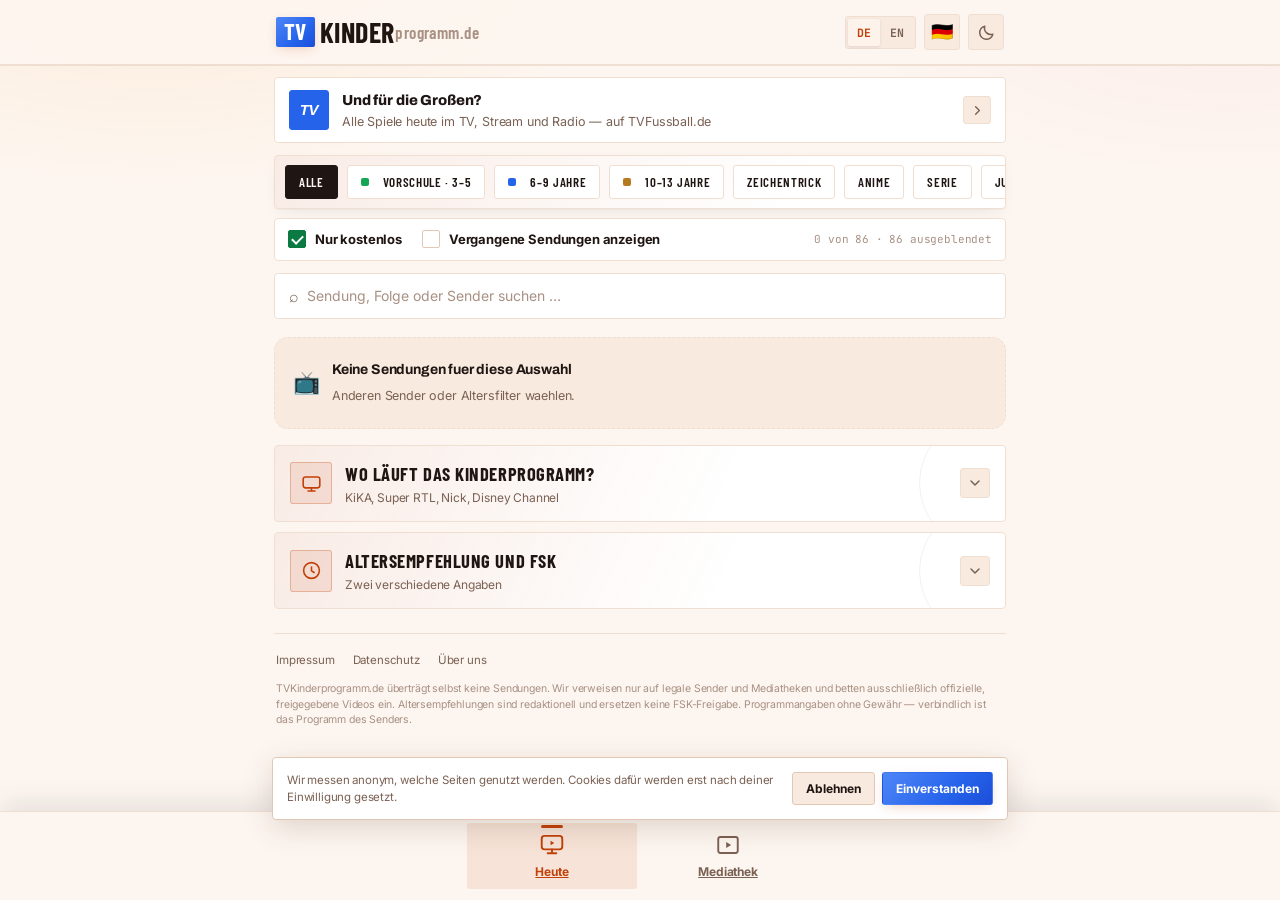
==== commit 999ded4a: "Add files via upload" ====
--- a/index-kinder.html
+++ b/index-kinder.html
@@ -1565,6 +1565,35 @@
   @media (max-width:400px){ .logo{font-size:22px} .logo .tv{font-size:19px} .logo .de{font-size:13px} }
   @media (max-width:345px){ .logo{font-size:18px} .logo .tv{font-size:16px} .logo .de{font-size:11px} }
 
+  /* --- IMDb ------------------------------------------------------------ */
+  .imdb{display:inline-flex; align-items:center; gap:5px; font-family:"JetBrains Mono",monospace;
+    font-size:9.5px; font-weight:700; padding:2.5px 6px; border-radius:var(--r-tag);
+    border:1px solid rgba(199,155,0,.45); color:#8A6A00; background:rgba(245,197,24,.16); white-space:nowrap}
+  .imdb b{font-family:"Archivo",sans-serif; font-weight:900; font-size:9px; letter-spacing:.02em}
+  html[data-theme="dark"] .imdb{color:#F5C518; border-color:rgba(245,197,24,.42); background:rgba(245,197,24,.12)}
+  .agebox .aval a{color:var(--c1); text-decoration:underline; text-underline-offset:2px}
+
+  /* Empfangs-Hinweis in der Senderliste */
+  .chrow .chnote{display:block; font-size:11px; color:var(--faint); font-weight:400; margin-top:2px; line-height:1.4}
+  .chrow{align-items:flex-start}
+  .chrow .tag{margin-top:1px}
+
+  /* --- Loader: hüpfende Bausteine -------------------------------------- */
+  .hop{display:flex; align-items:flex-end; gap:9px; height:52px}
+  .hop i{width:17px; height:17px; border-radius:var(--r-ctl); display:block;
+    animation:hopjump .56s cubic-bezier(.32,0,.68,1) infinite alternate}
+  .hop i:nth-child(1){background:#FF6B35; animation-delay:0s}
+  .hop i:nth-child(2){background:#F72585; animation-delay:.10s}
+  .hop i:nth-child(3){background:#FFB703; animation-delay:.20s}
+  .hop i:nth-child(4){background:#00A6A6; animation-delay:.30s}
+  @keyframes hopjump{0%{transform:translateY(0)}100%{transform:translateY(-24px)}}
+  @media (prefers-reduced-motion:reduce){ .hop i{animation:none} }
+
+  /* Crosslink-Marke */
+  .crosslink .cl-ic{font-family:"Archivo",sans-serif; font-weight:900; font-style:italic;
+    font-size:15px; letter-spacing:-.02em; background:#2563EB; color:#fff; border-color:#2563EB}
+  html[data-theme="dark"] .crosslink .cl-ic{background:#5B8CFF; color:#0A0D14; border-color:#5B8CFF}
+
   /* --- letzte Rundungsreste (steht bewusst am Ende der Kaskade) -------- */
   .logo .tv{border-radius:var(--r-tag)}
   .crosslink .cl-ic,.crosslink .cl-go{border-radius:var(--r-ctl)}
@@ -1583,15 +1612,7 @@
 <body data-page="live">
 
 <div class="loader" id="loader" aria-hidden="true">
-  <div class="court">
-    <div class="ball">
-      <svg width="36" height="36" viewBox="0 0 36 36" aria-hidden="true">
-        <circle cx="18" cy="18" r="17"/>
-        <path d="M13.6 11.4l10.4 6.6-10.4 6.6z"/>
-      </svg>
-    </div>
-    <div class="shadow"></div>
-  </div>
+  <div class="hop"><i></i><i></i><i></i><i></i></div>
   <div class="ltxt">LÄDT …</div>
 </div>
 
@@ -1611,7 +1632,7 @@
 <div class="wrap">
   <section class="tabpane active" id="pane-live" role="tabpanel">
     <a class="crosslink" href="https://tvfussball.de" target="_blank" rel="noopener">
-      <span class="cl-ic"><svg viewBox="0 0 24 24" aria-hidden="true"><circle cx="12" cy="12" r="10.4" fill="none" stroke="currentColor" stroke-width="1.7"/><path d="M12 6.4l4.35 3.16-1.66 5.12H9.31L7.65 9.56z" fill="currentColor"/><path d="M12 6.4V2.1M16.35 9.56l4.1-1.33M14.69 14.68l2.53 3.48M9.31 14.68l-2.53 3.48M7.65 9.56l-4.1-1.33" stroke="currentColor" stroke-width="1.5" stroke-linecap="round" fill="none"/></svg></span>
+      <span class="cl-ic" aria-hidden="true">TV</span>
       <span class="cl-txt"><b>Und für die Großen?</b><span>Alle Spiele heute im TV, Stream und Radio — auf TVFussball.de</span></span>
       <span class="cl-go"><svg viewBox="0 0 24 24" fill="none" stroke="currentColor" stroke-width="2.2" stroke-linecap="round" stroke-linejoin="round"><path d="M9 6l6 6-6 6"/></svg></span>
     </a>
@@ -1664,7 +1685,7 @@
     <svg viewBox="0 0 24 24" fill="none" stroke="currentColor" stroke-width="1.75" stroke-linecap="round" stroke-linejoin="round"><rect x="2.5" y="4.5" width="19" height="12.5" rx="2.6"/><path d="M8 20.5h8M12 17v3.5"/><path d="M10.7 9.1l3.4 2-3.4 2z" fill="currentColor" stroke="none"/></svg>
     <span>Heute</span></a>
   <a class="navitem" role="tab" aria-selected="false" data-tab="mediathek" href="mediathek-kinder.html">
-    <svg viewBox="0 0 24 24" fill="none" stroke="currentColor" stroke-width="1.75" stroke-linecap="round" stroke-linejoin="round"><circle cx="12" cy="12" r="8.6"/><path d="M10.2 8.6l4.8 3.4-4.8 3.4z" fill="currentColor" stroke="none"/></svg>
+    <svg viewBox="0 0 24 24" fill="none" stroke="currentColor" stroke-width="1.75" stroke-linecap="round" stroke-linejoin="round"><rect x="3" y="4.6" width="18" height="14.8" rx="2"/><path d="M10.3 9.2l4.6 2.8-4.6 2.8z" fill="currentColor" stroke="none"/></svg>
     <span>Mediathek</span></a>
 </nav>
 
@@ -1680,92 +1701,92 @@
 
 <script>
 const SHOWS = [
-  {day:"Donnerstag, 30.07.2026",time:"14:30",dur:"20 Min",title:"Voll zu spät!",sub:"Der Kampf der Götter",age:6,grp:"a6",fsk:null,genre:"Zeichentrick",channel:"Toggo plus",color:"#E30613",est:true,ads:true,ch:[{n:"Toggo plus",free:true,u:"https://www.toggo.de/"}],score:60,note:"Kurze Schulweg-Geschichten mit Mythologie-Bezug. Tempo hoch, Konflikte harmlos."},
-  {day:"Donnerstag, 30.07.2026",time:"14:35",dur:"25 Min",title:"Schloss Einstein",sub:"Erfurt · Freundschaft ist harte Arbeit",age:10,grp:"a10",fsk:null,genre:"Jugendserie",channel:"KiKA",color:"#7C3AED",est:true,ads:false,ch:[{n:"KiKA",free:true,u:"https://www.kika.de/"}],score:68,note:"Internatsserie mit Beziehungsthemen und leichten Konflikten. Läuft seit Jahren, Einstieg mitten in der Staffel ist möglich."},
-  {day:"Donnerstag, 30.07.2026",time:"14:50",dur:"25 Min",title:"Ninjago – Aufstieg der Drachen",sub:"Zane und die Kapsel",age:8,grp:"a6",fsk:null,genre:"Anime",channel:"Toggo plus",color:"#0F766E",est:true,ads:true,ch:[{n:"Toggo plus",free:true,u:"https://www.toggo.de/"}],score:52,note:"Actionlastige Ninja-Serie mit dauerhaften Kampfszenen. Für jüngere Kinder oft zu hektisch."},
-  {day:"Donnerstag, 30.07.2026",time:"15:00",dur:"25 Min",title:"H2O – Plötzlich Meerjungfrau",sub:"Rikko, der Clown",age:10,grp:"a10",fsk:null,genre:"Fantasyserie",channel:"KiKA",color:"#0891B2",est:true,ads:false,ch:[{n:"KiKA",free:true,u:"https://www.kika.de/"}],score:62,note:"Ruhige Fantasyserie ohne Schreckmomente. Thema Freundschaft und Geheimnisse."},
-  {day:"Donnerstag, 30.07.2026",time:"15:15",dur:"10 Min",title:"ALVINNN!!! und die Chipmunks",sub:"Endlich frei",age:6,grp:"a6",fsk:null,genre:"Zeichentrick",channel:"Toggo plus",color:"#E30613",est:true,ads:true,ch:[{n:"Toggo plus",free:true,u:"https://www.toggo.de/"}],score:57,note:"Slapstick-Folge um Regeln und Freiheit. Kurz, laut, ohne Tiefgang."},
-  {day:"Donnerstag, 30.07.2026",time:"15:25",dur:"20 Min",title:"H2O – Plötzlich Meerjungfrau",sub:"Blüten an Bord",age:10,grp:"a10",fsk:null,genre:"Fantasyserie",channel:"KiKA",color:"#0891B2",est:true,ads:false,ch:[{n:"KiKA",free:true,u:"https://www.kika.de/"}],score:62,note:"Eine Figur wird kurzzeitig festgehalten — für sehr sensible Kinder eventuell zu spannend."},
-  {day:"Donnerstag, 30.07.2026",time:"15:25",dur:"11 Min",title:"ALVINNN!!! und die Chipmunks",sub:"Gegensätze ziehen sich an",age:6,grp:"a6",fsk:null,genre:"Zeichentrick",channel:"Toggo plus",color:"#E30613",est:true,ads:true,ch:[{n:"Toggo plus",free:true,u:"https://www.toggo.de/"}],score:57,note:"Erfindung geht schief, Brüder bleiben aneinander hängen. Rein komödiantisch."},
-  {day:"Donnerstag, 30.07.2026",time:"15:36",dur:"9 Min",title:"ALVINNN!!! und die Chipmunks",sub:"Das verlassene Haus",age:6,grp:"a6",fsk:null,genre:"Zeichentrick",channel:"Toggo plus",color:"#E30613",est:true,ads:true,ch:[{n:"Toggo plus",free:true,u:"https://www.toggo.de/"}],score:50,note:"Alvin erschreckt die anderen in einem verlassenen Haus. Kurze Gruselmomente."},
-  {day:"Donnerstag, 30.07.2026",time:"15:45",dur:"25 Min",title:"Mia and Me",sub:"Abenteuer in Centopia · Tanzende Lichter",age:6,grp:"a6",fsk:null,genre:"Zeichentrick",channel:"KiKA",color:"#E30613",est:true,ads:false,ch:[{n:"KiKA",free:true,u:"https://www.kika.de/"}],score:74,note:"Freundliche Fantasywelt, klare Gut-Böse-Struktur, keine harten Konflikte."},
-  {day:"Donnerstag, 30.07.2026",time:"15:45",dur:"25 Min",title:"Jade Armor",sub:"Die Sache mit dem Knöchel",age:8,grp:"a6",fsk:null,genre:"Anime",channel:"Toggo plus",color:"#0F766E",est:true,ads:true,ch:[{n:"Toggo plus",free:true,u:"https://www.toggo.de/"}],score:55,note:"Superheldinnen-Serie im Anime-Stil mit Kampfszenen. Klare Gut-Böse-Struktur."},
-  {day:"Donnerstag, 30.07.2026",time:"16:10",dur:"20 Min",title:"Mia and Me",sub:"Abenteuer in Centopia · Verborgene Schätze",age:6,grp:"a6",fsk:null,genre:"Zeichentrick",channel:"KiKA",color:"#E30613",est:true,ads:false,ch:[{n:"KiKA",free:true,u:"https://www.kika.de/"}],score:74,note:"Suchgeschichte um ein verschwundenes Tier, löst sich freundlich auf."},
-  {day:"Donnerstag, 30.07.2026",time:"16:10",dur:"30 Min",title:"Die Nektons – Abenteurer der Tiefe",sub:"Meerjungfrauen",age:6,grp:"a6",fsk:null,genre:"Zeichentrick",channel:"Toggo plus",color:"#E30613",est:true,ads:true,ch:[{n:"Toggo plus",free:true,u:"https://www.toggo.de/"}],score:66,note:"Tiefsee-Abenteuer mit Familienteam. Piraten als Gegner, aber ohne echte Bedrohung."},
-  {day:"Donnerstag, 30.07.2026",time:"16:30",dur:"15 Min",title:"Sherlock Yack – Der Zoodetektiv",sub:"Wer hat Sherlock umgehauen?",age:6,grp:"a6",fsk:null,genre:"Zeichentrick",channel:"KiKA",color:"#E30613",est:true,ads:false,ch:[{n:"KiKA",free:true,u:"https://www.kika.de/"}],score:71,note:"Kurze Rätselgeschichten zum Mitraten. Gut geeignet, um Kinder aktiv einzubinden."},
-  {day:"Donnerstag, 30.07.2026",time:"16:40",dur:"30 Min",title:"Willkommen bei den echten Louds",sub:"Schöne Überraschung",age:8,grp:"a6",fsk:null,genre:"Serie",channel:"Toggo plus",color:"#B7791F",est:true,ads:true,ch:[{n:"Toggo plus",free:true,u:"https://www.toggo.de/"}],score:58,note:"Realverfilmung der Zeichentrickserie. Thema Doppel-Date, eher für ältere Grundschulkinder."},
-  {day:"Donnerstag, 30.07.2026",time:"16:45",dur:"10 Min",title:"Sherlock Yack – Der Zoodetektiv",sub:"Wer hat beim Tapir eingesackt?",age:6,grp:"a6",fsk:null,genre:"Zeichentrick",channel:"KiKA",color:"#E30613",est:true,ads:false,ch:[{n:"KiKA",free:true,u:"https://www.kika.de/"}],score:71,note:"Kurzfolge, Rätselstruktur wie zuvor. Auch einzeln verständlich."},
-  {day:"Donnerstag, 30.07.2026",time:"16:55",dur:"15 Min",title:"Garfield",sub:"Der neue Autor",age:6,grp:"a6",fsk:null,genre:"Zeichentrick",channel:"KiKA",color:"#E30613",est:true,ads:false,ch:[{n:"KiKA",free:true,u:"https://www.kika.de/"}],score:58,note:"Slapstick-Humor, hohes Tempo. Wenig Bildungsanteil, dafür kurz."},
-  {day:"Donnerstag, 30.07.2026",time:"17:10",dur:"10 Min",title:"Garfield",sub:"Katzenwelten",age:6,grp:"a6",fsk:null,genre:"Zeichentrick",channel:"KiKA",color:"#E30613",est:true,ads:false,ch:[{n:"KiKA",free:true,u:"https://www.kika.de/"}],score:58,note:"Paralleluniversum-Folge, für jüngere Kinder erzählerisch etwas verschachtelt."},
-  {day:"Donnerstag, 30.07.2026",time:"17:10",dur:"25 Min",title:"Pokémon Horizonte: Die Serie",sub:"Der Plan, Rayquaza zu fangen!",age:6,grp:"a6",fsk:null,genre:"Anime",channel:"Toggo plus",color:"#0F766E",est:true,ads:true,ch:[{n:"Toggo plus",free:true,u:"https://www.toggo.de/"}],score:61,note:"Aktuelle Pokémon-Staffel. Kämpfe sind stilisiert und ohne Verletzungen."},
-  {day:"Donnerstag, 30.07.2026",time:"17:20",dur:"15 Min",title:"Die Schlümpfe",sub:"Ein unwiderschlumpfliches Lächeln",age:6,grp:"a6",fsk:null,genre:"Zeichentrick",channel:"KiKA",color:"#E30613",est:true,ads:false,ch:[{n:"KiKA",free:true,u:"https://www.kika.de/"}],score:66,note:"Klassiker mit ruhigem Erzähltempo. Eine Figur bricht sich ein Bein — wird harmlos aufgelöst."},
-  {day:"Donnerstag, 30.07.2026",time:"17:35",dur:"10 Min",title:"Die Schlümpfe",sub:"Das Fliegerass",age:6,grp:"a6",fsk:null,genre:"Zeichentrick",channel:"KiKA",color:"#E30613",est:true,ads:false,ch:[{n:"KiKA",free:true,u:"https://www.kika.de/"}],score:66,note:"Flugzeug gerät außer Kontrolle, endet ohne Schaden."},
-  {day:"Donnerstag, 30.07.2026",time:"17:35",dur:"10 Min",title:"Willkommen bei den Louds",sub:"Eiskalte Lernmethoden",age:6,grp:"a6",fsk:null,genre:"Zeichentrick",channel:"Toggo plus",color:"#E30613",est:true,ads:true,ch:[{n:"Toggo plus",free:true,u:"https://www.toggo.de/"}],score:59,note:"Großfamilien-Comedy, hohes Tempo, viele Figuren gleichzeitig."},
-  {day:"Donnerstag, 30.07.2026",time:"17:45",dur:"10 Min",title:"Die Schlümpfe",sub:"Ein schlumpfiger Kindergarten",age:6,grp:"a6",fsk:null,genre:"Zeichentrick",channel:"KiKA",color:"#E30613",est:true,ads:false,ch:[{n:"KiKA",free:true,u:"https://www.kika.de/"}],score:66,note:"Verwandlungsgeschichte, komödiantisch und ohne Bedrohung."},
-  {day:"Donnerstag, 30.07.2026",time:"17:45",dur:"10 Min",title:"Willkommen bei den Louds",sub:"Gefährlicher Ersatz",age:6,grp:"a6",fsk:null,genre:"Zeichentrick",channel:"Toggo plus",color:"#E30613",est:true,ads:true,ch:[{n:"Toggo plus",free:true,u:"https://www.toggo.de/"}],score:59,note:"Band sucht Ersatz nach einer Verletzung. Freundschaftsthema, harmlos."},
-  {day:"Donnerstag, 30.07.2026",time:"17:55",dur:"10 Min",title:"Der kleine Nick und die Ferien",sub:"Der Papagei",age:6,grp:"a6",fsk:null,genre:"Zeichentrick",channel:"KiKA",color:"#E30613",est:true,ads:false,ch:[{n:"KiKA",free:true,u:"https://www.kika.de/"}],score:72,note:"Alltagskomik im Ferienhotel. Thema: zu Unrecht beschuldigt werden — gut zum Nachbesprechen."},
-  {day:"Donnerstag, 30.07.2026",time:"17:55",dur:"10 Min",title:"Willkommen bei den Louds",sub:"Mr. Grouse zieht aus",age:6,grp:"a6",fsk:null,genre:"Zeichentrick",channel:"Toggo plus",color:"#E30613",est:true,ads:true,ch:[{n:"Toggo plus",free:true,u:"https://www.toggo.de/"}],score:59,note:"Nachbar zieht wegen des Lärms weg. Ruhigste Folge des Blocks."},
-  {day:"Donnerstag, 30.07.2026",time:"18:05",dur:"10 Min",title:"Der kleine Nick und die Ferien",sub:"Otto hat Schluckauf",age:6,grp:"a6",fsk:null,genre:"Zeichentrick",channel:"KiKA",color:"#E30613",est:true,ads:false,ch:[{n:"KiKA",free:true,u:"https://www.kika.de/"}],score:72,note:"Harmlose Ferienepisode, kurze Gruselszene in einem Schiffswrack."},
-  {day:"Donnerstag, 30.07.2026",time:"18:05",dur:"10 Min",title:"Voll zu spät!",sub:"Der verliebte Frosch",age:6,grp:"a6",fsk:null,genre:"Zeichentrick",channel:"Toggo plus",color:"#E30613",est:true,ads:true,ch:[{n:"Toggo plus",free:true,u:"https://www.toggo.de/"}],score:60,note:"Märchenmotiv im Schulalltag, freundlich erzählt."},
-  {day:"Donnerstag, 30.07.2026",time:"18:15",dur:"10 Min",title:"Feuerwehrmann Sam",sub:"Panik beim Picknick",age:3,grp:"a3",fsk:null,genre:"Zeichentrick",channel:"KiKA",color:"#E30613",est:true,ads:false,ch:[{n:"KiKA",free:true,u:"https://www.kika.de/"}],score:79,note:"Vorschulklassiker mit vorhersehbarer Struktur: Problem, Einsatz, Lösung. Keine echte Gefahr."},
-  {day:"Donnerstag, 30.07.2026",time:"18:15",dur:"10 Min",title:"Voll zu spät!",sub:"Der Junge aus der Zukunft",age:6,grp:"a6",fsk:null,genre:"Zeichentrick",channel:"Toggo plus",color:"#E30613",est:true,ads:true,ch:[{n:"Toggo plus",free:true,u:"https://www.toggo.de/"}],score:60,note:"Zeitreise-Folge. Erzählerisch etwas verschachtelt für Sechsjährige."},
-  {day:"Donnerstag, 30.07.2026",time:"18:25",dur:"10 Min",title:"Feuerwehrmann Sam",sub:"Die gruselige Kutschfahrt",age:3,grp:"a3",fsk:null,genre:"Zeichentrick",channel:"KiKA",color:"#E30613",est:true,ads:false,ch:[{n:"KiKA",free:true,u:"https://www.kika.de/"}],score:77,note:"Ein durchgehendes Pferd sorgt für kurze Aufregung, wird schnell aufgelöst."},
-  {day:"Donnerstag, 30.07.2026",time:"18:25",dur:"20 Min",title:"Voll zu spät!",sub:"Das Müllmonster",age:6,grp:"a6",fsk:null,genre:"Zeichentrick",channel:"Toggo plus",color:"#E30613",est:true,ads:true,ch:[{n:"Toggo plus",free:true,u:"https://www.toggo.de/"}],score:71,note:"Umweltthema: Was Plastik im Wasser anrichtet. Gut zum Nachbesprechen."},
-  {day:"Donnerstag, 30.07.2026",time:"18:35",dur:"12 Min",title:"Zacki und die Zoobande",sub:"Das Geburtstagslied",age:3,grp:"a3",fsk:null,genre:"Zeichentrick",channel:"KiKA",color:"#E30613",est:true,ads:false,ch:[{n:"KiKA",free:true,u:"https://www.kika.de/"}],score:78,note:"Sehr ruhig, viel Musik, Thema Zusammenarbeit. Gut für Vorschulkinder."},
-  {day:"Donnerstag, 30.07.2026",time:"18:45",dur:"10 Min",title:"Monster Loving Maniacs",sub:"Zeitschleim",age:6,grp:"a6",fsk:null,genre:"Zeichentrick",channel:"Toggo plus",color:"#E30613",est:true,ads:true,ch:[{n:"Toggo plus",free:true,u:"https://www.toggo.de/"}],score:56,note:"Monster-Comedy, überzeichnet und laut, aber ohne Gruselabsicht."},
-  {day:"Donnerstag, 30.07.2026",time:"18:47",dur:"3 Min",title:"Baumhaus",sub:"An Geburtstage denken mit dem Wochenplan",age:3,grp:"a3",fsk:null,genre:"Vorlesen",channel:"KiKA",color:"#2563EB",est:true,ads:false,ch:[{n:"KiKA",free:true,u:"https://www.kika.de/"}],score:85,note:"Dreiminütige Übergangssendung vor dem Sandmännchen. Ruhig, mit einer Alltagsidee zum Nachmachen."},
-  {day:"Donnerstag, 30.07.2026",time:"18:50",dur:"10 Min",title:"Unser Sandmännchen",sub:"Dr. Brumm backt Pfannkuchen",age:3,grp:"a3",fsk:null,genre:"Vorlesen",channel:"KiKA",color:"#2563EB",est:true,ads:false,ch:[{n:"KiKA",free:true,u:"https://www.kika.de/"}],score:88,note:"Der klassische Einschlaf-Anker. Langsames Tempo, leise Musik, feste Struktur."},
-  {day:"Donnerstag, 30.07.2026",time:"18:55",dur:"15 Min",title:"Monster Loving Maniacs",sub:"Der Glarbergastling",age:6,grp:"a6",fsk:null,genre:"Zeichentrick",channel:"Toggo plus",color:"#E30613",est:true,ads:true,ch:[{n:"Toggo plus",free:true,u:"https://www.toggo.de/"}],score:56,note:"Weitere Monster-Folge im gleichen Ton."},
-  {day:"Donnerstag, 30.07.2026",time:"19:00",dur:"15 Min",title:"Arthur und die Freunde der Tafelrunde",sub:"Das Fest der Kobolde",age:6,grp:"a6",fsk:null,genre:"Zeichentrick",channel:"KiKA",color:"#E30613",est:true,ads:false,ch:[{n:"KiKA",free:true,u:"https://www.kika.de/"}],score:64,note:"Ritterabenteuer mit Zaubereien. Streiche statt Bedrohung, aber lauter als das Vorabendprogramm."},
-  {day:"Donnerstag, 30.07.2026",time:"19:10",dur:"10 Min",title:"ALVINNN!!! und die Chipmunks",sub:"Das Schneckenfest",age:6,grp:"a6",fsk:null,genre:"Zeichentrick",channel:"Toggo plus",color:"#E30613",est:true,ads:true,ch:[{n:"Toggo plus",free:true,u:"https://www.toggo.de/"}],score:57,note:"Alvin drückt sich vor Pflichten. Wiederkehrendes Muster der Serie."},
-  {day:"Donnerstag, 30.07.2026",time:"19:15",dur:"10 Min",title:"Arthur und die Freunde der Tafelrunde",sub:"Der Brunnen von Barenton",age:6,grp:"a6",fsk:null,genre:"Zeichentrick",channel:"KiKA",color:"#E30613",est:true,ads:false,ch:[{n:"KiKA",free:true,u:"https://www.kika.de/"}],score:64,note:"Eine böse Fee wird befreit — leicht bedrohlicher Ton als in der Vorfolge."},
-  {day:"Donnerstag, 30.07.2026",time:"19:20",dur:"11 Min",title:"ALVINNN!!! und die Chipmunks",sub:"Die Pizza-Drohne",age:6,grp:"a6",fsk:null,genre:"Zeichentrick",channel:"Toggo plus",color:"#E30613",est:true,ads:true,ch:[{n:"Toggo plus",free:true,u:"https://www.toggo.de/"}],score:57,note:"Erfindung sorgt für Chaos. Rein komödiantisch."},
-  {day:"Donnerstag, 30.07.2026",time:"19:25",dur:"25 Min",title:"Löwenzahn",sub:"Physik – Ein Spielplatz für Bärstadt",age:6,grp:"a6",fsk:null,genre:"Wissen",channel:"KiKA",color:"#15A554",est:true,ads:false,ch:[{n:"KiKA",free:true,u:"https://www.kika.de/"}],score:89,note:"Erklärt Feder-, Flieh- und Anziehungskraft an einem Spielplatz. Hoher Sachanteil, gut zum Mitschauen."},
-  {day:"Donnerstag, 30.07.2026",time:"19:31",dur:"9 Min",title:"ALVINNN!!! und die Chipmunks",sub:"Die Rückkehr von Dornbertold",age:6,grp:"a6",fsk:null,genre:"Zeichentrick",channel:"Toggo plus",color:"#E30613",est:true,ads:true,ch:[{n:"Toggo plus",free:true,u:"https://www.toggo.de/"}],score:55,note:"Gaming-Thema, Konkurrenz zwischen den Brüdern."},
-  {day:"Donnerstag, 30.07.2026",time:"19:40",dur:"10 Min",title:"ALVINNN!!! und die Chipmunks",sub:"Die schreienden Raupen",age:6,grp:"a6",fsk:null,genre:"Zeichentrick",channel:"Toggo plus",color:"#E30613",est:true,ads:true,ch:[{n:"Toggo plus",free:true,u:"https://www.toggo.de/"}],score:58,note:"Die Kinder erfahren etwas über die Vergangenheit ihres Ziehvaters."},
-  {day:"Donnerstag, 30.07.2026",time:"19:50",dur:"10 Min",title:"logo!",sub:"Kindernachrichten",age:8,grp:"a6",fsk:null,genre:"Wissen",channel:"KiKA",color:"#15A554",est:true,ads:false,ch:[{n:"KiKA",free:true,u:"https://www.kika.de/"}],score:86,note:"Deutschlands einzige tägliche Nachrichtensendung für Kinder. Je nach Weltlage können belastende Themen vorkommen — mitschauen lohnt."},
-  {day:"Donnerstag, 30.07.2026",time:"19:50",dur:"10 Min",title:"ALVINNN!!! und die Chipmunks",sub:"Die verdeckte Operation",age:6,grp:"a6",fsk:null,genre:"Zeichentrick",channel:"Toggo plus",color:"#E30613",est:true,ads:true,ch:[{n:"Toggo plus",free:true,u:"https://www.toggo.de/"}],score:53,note:"Verwechslung mit einem Dieb und gestohlenem Geld. Braucht kurz Einordnung."},
-  {day:"Donnerstag, 30.07.2026",time:"20:00",dur:"10 Min",title:"KiKA LIVE",sub:"Kochen ohne Plan / Teil 2",age:10,grp:"a10",fsk:null,genre:"Musik & Tanz",channel:"KiKA",color:"#DB2777",est:true,ads:false,ch:[{n:"KiKA",free:true,u:"https://www.kika.de/"}],score:70,note:"Moderationsformat mit Koch-Challenge. Hohes Tempo, laut, aber ohne Konfliktthemen."},
-  {day:"Donnerstag, 30.07.2026",time:"20:00",dur:"20 Min",title:"ALVINNN!!! und die Chipmunks",sub:"Der Zeitungsjunge",age:6,grp:"a6",fsk:null,genre:"Zeichentrick",channel:"Toggo plus",color:"#E30613",est:true,ads:true,ch:[{n:"Toggo plus",free:true,u:"https://www.toggo.de/"}],score:47,note:"Alvin verkauft geklaute Zeitungen weiter. Spät am Abend, Thema unehrliches Verhalten."},
-  {day:"Donnerstag, 30.07.2026",time:"20:10",dur:"25 Min",title:"Crazy Fun Park",sub:"Vergiss mich nicht",age:12,grp:"a10",fsk:null,genre:"Jugendserie",channel:"KiKA",color:"#7C3AED",est:true,ads:false,ch:[{n:"KiKA",free:true,u:"https://www.kika.de/"}],score:55,note:"Mystery-Serie mit Geistern und dem Thema Tod und Vergessenwerden. Für jüngere Kinder ungeeignet, ab etwa 12 gut."},
-  {day:"Donnerstag, 30.07.2026",time:"20:15",dur:"175 Min",title:"Die Chroniken von Narnia",sub:"Prinz Kaspian von Narnia",age:10,grp:"a10",fsk:null,fskTodo:true,genre:"Film",channel:"Disney Channel",color:"#EA580C",est:true,ads:true,ch:[{n:"Disney Channel",free:true,u:"https://www.disneychannel.de/"}],score:62,note:"Zweiter Teil der Fantasy-Reihe mit großen Schlachtszenen. Für Grundschulkinder stellenweise zu düster, Ende weit nach 23 Uhr."},
-  {day:"Donnerstag, 30.07.2026",time:"20:20",dur:"25 Min",title:"Willkommen bei den echten Louds",sub:"Epische Reinfälle",age:8,grp:"a6",fsk:null,genre:"Serie",channel:"Toggo plus",color:"#B7791F",est:true,ads:true,ch:[{n:"Toggo plus",free:true,u:"https://www.toggo.de/"}],score:44,note:"Ein Freund bricht sich bei einem Stunt den Arm, der Unfall wird vertuscht. Später Sendeplatz."},
-  {day:"Donnerstag, 30.07.2026",time:"20:35",dur:"10 Min",title:"Die Regeln von Floor",sub:"Pool",age:10,grp:"a10",fsk:null,genre:"Serie",channel:"KiKA",color:"#B7791F",est:true,ads:false,ch:[{n:"KiKA",free:true,u:"https://www.kika.de/"}],score:63,note:"Niederländische Comedyserie. Thema: Freundschaft aus falschen Motiven."},
-  {day:"Donnerstag, 30.07.2026",time:"20:45",dur:"10 Min",title:"Die Regeln von Floor",sub:"Gras",age:10,grp:"a10",fsk:null,genre:"Serie",channel:"KiKA",color:"#B7791F",est:true,ads:false,ch:[{n:"KiKA",free:true,u:"https://www.kika.de/"}],score:52,note:"Ein Nebencharakter versucht, Drogen auf dem Schulhof zu verkaufen. Braucht ein Gespräch danach."},
-  {day:"Donnerstag, 30.07.2026",time:"20:45",dur:"30 Min",title:"Woozle Goozle",sub:"Holz",age:6,grp:"a6",fsk:null,genre:"Wissen",channel:"Toggo plus",color:"#15A554",est:true,ads:true,ch:[{n:"Toggo plus",free:true,u:"https://www.toggo.de/"}],score:82,note:"Wissensmagazin mit Experimenten rund um den Werkstoff Holz. Bester Sachanteil im Toggo-Programm."},
-  {day:"Donnerstag, 30.07.2026",time:"20:55",dur:"5 Min",title:"Die Regeln von Floor",sub:"Papagei",age:10,grp:"a10",fsk:null,genre:"Serie",channel:"KiKA",color:"#B7791F",est:true,ads:false,ch:[{n:"KiKA",free:true,u:"https://www.kika.de/"}],score:60,note:"Komödiantische Schlussfolge des Abends, Kraftausdruck als Running Gag."},
-  {day:"Donnerstag, 30.07.2026",time:"21:15",dur:"20 Min",title:"Pokémon",sub:"Kampf um Platz acht!",age:6,grp:"a6",fsk:null,genre:"Anime",channel:"Toggo plus",color:"#0F766E",est:true,ads:true,ch:[{n:"Toggo plus",free:true,u:"https://www.toggo.de/"}],score:50,note:"Klassische Pokémon-Folge. Um 21:15 aber weit außerhalb der üblichen Kinder-Sendezeit."},
-  {day:"Donnerstag, 30.07.2026",time:"21:35",dur:"10 Min",title:"Mr. Magoo",sub:"Ritter Magoo / Rockstar aus dem All / Doktor Magoo",age:6,grp:"a6",fsk:null,genre:"Anime",channel:"Toggo plus",color:"#0F766E",est:true,ads:true,ch:[{n:"Toggo plus",free:true,u:"https://www.toggo.de/"}],score:51,note:"Drei Kurzgeschichten mit Sehschwäche-Slapstick. Sehr spät im Programm."},
-  {day:"Freitag, 31.07.2026",time:"07:40",dur:"90 Min",title:"Das doppelte Lottchen",sub:"Spielfilm, Deutschland 2017",age:6,grp:"a6",fsk:null,fskTodo:true,genre:"Film",channel:"WDR",color:"#EA580C",est:true,ads:false,ch:[{n:"WDR",free:true,u:"https://www.wdr.de/"}],score:78,note:"Kästner-Klassiker um Zwillinge im Ferienheim. Ruhig erzählt, Trennung der Eltern als Thema."},
-  {day:"Freitag, 31.07.2026",time:"18:40",dur:"95 Min",title:"Baymax",sub:"Riesiges Robowabohu",age:8,grp:"a6",fsk:null,fskTodo:true,genre:"Film",channel:"Disney Channel",color:"#EA580C",est:true,ads:true,ch:[{n:"Disney Channel",free:true,u:"https://www.disneychannel.de/"}],score:76,note:"Oscar-prämiertes Animationsabenteuer. Der Tod des älteren Bruders wird offen behandelt — braucht bei jüngeren Kindern Begleitung."},
-  {day:"Freitag, 31.07.2026",time:"20:15",dur:"115 Min",title:"Bolt",sub:"Ein Hund für alle Fälle",age:6,grp:"a6",fsk:null,fskTodo:true,genre:"Film",channel:"Disney Channel",color:"#EA580C",est:true,ads:true,ch:[{n:"Disney Channel",free:true,u:"https://www.disneychannel.de/"}],score:74,note:"Hund hält seine Serienrolle für echt. Warmherzig, ein paar Verfolgungsszenen."},
-  {day:"Freitag, 31.07.2026",time:"22:10",dur:"180 Min",title:"Die Chroniken von Narnia",sub:"Prinz Kaspian von Narnia (Wiederholung)",age:10,grp:"a10",fsk:null,fskTodo:true,genre:"Film",channel:"Disney Channel",color:"#EA580C",est:true,ads:true,ch:[{n:"Disney Channel",free:true,u:"https://www.disneychannel.de/"}],score:55,note:"Zweite Ausstrahlung des Tages, Beginn 22:10 und Ende um 1:10 nachts. Praktisch nur zum Aufnehmen."},
-  {day:"Samstag, 01.08.2026",time:"08:15",dur:"25 Min",title:"Tom Turbo",sub:"Das Geheimnis des Pinguins",age:6,grp:"a6",fsk:null,fskTodo:true,genre:"Film",channel:"ORF 1",color:"#EA580C",est:true,ads:false,ch:[{n:"ORF 1",free:true,u:"https://tv.orf.at/"}],score:72,note:"Interaktive Krimiserie von Thomas Brezina zum Mitraten. In Deutschland nur über Satellit oder Stream."},
-  {day:"Samstag, 01.08.2026",time:"08:20",dur:"85 Min",title:"Bolt",sub:"Ein Hund für alle Fälle",age:6,grp:"a6",fsk:null,fskTodo:true,genre:"Film",channel:"Disney Channel",color:"#EA580C",est:true,ads:true,ch:[{n:"Disney Channel",free:true,u:"https://www.disneychannel.de/"}],score:74,note:"Wiederholung vom Vorabend, diesmal auf einem kindgerechten Sendeplatz."},
-  {day:"Samstag, 01.08.2026",time:"09:35",dur:"25 Min",title:"Pippi Langstrumpf",sub:"Pippi auf großer Ballonfahrt",age:6,grp:"a6",fsk:null,fskTodo:true,genre:"Film",channel:"ZDF",color:"#EA580C",est:true,ads:false,ch:[{n:"ZDF",free:true,u:"https://www.zdf.de/kinder"}],score:80,note:"Lindgren-Klassiker in Serienlänge. Ruhiges Tempo, starke Hauptfigur."},
-  {day:"Samstag, 01.08.2026",time:"10:00",dur:"25 Min",title:"Pippi Langstrumpf",sub:"Pippi und die Flaschenpost",age:6,grp:"a6",fsk:null,fskTodo:true,genre:"Film",channel:"ZDF",color:"#EA580C",est:true,ads:false,ch:[{n:"ZDF",free:true,u:"https://www.zdf.de/kinder"}],score:80,note:"Direkt anschließende zweite Folge. Beide zusammen ergeben knapp eine Stunde."},
-  {day:"Samstag, 01.08.2026",time:"10:25",dur:"70 Min",title:"Hans im Glück",sub:"Spielfilm, Deutschland 1998",age:6,grp:"a6",fsk:null,fskTodo:true,genre:"Film",channel:"RBB",color:"#EA580C",est:true,ads:false,ch:[{n:"RBB",free:true,u:"https://www.rbb-online.de/"}],score:74,note:"Grimm-Märchen als Realverfilmung. Langsam erzählt, gut für den Samstagvormittag."},
-  {day:"Samstag, 01.08.2026",time:"18:45",dur:"90 Min",title:"Findet Dorie",sub:"",age:6,grp:"a6",fsk:null,fskTodo:true,genre:"Film",channel:"Disney Channel",color:"#EA580C",est:true,ads:true,ch:[{n:"Disney Channel",free:true,u:"https://www.disneychannel.de/"}],score:82,note:"Fortsetzung von Findet Nemo. Vergesslichkeit und Elternsuche als Thema, einzelne bange Momente."},
-  {day:"Samstag, 01.08.2026",time:"20:15",dur:"105 Min",title:"Minions",sub:"",age:6,grp:"a6",fsk:null,fskTodo:true,genre:"Film",channel:"VOX",color:"#EA580C",est:true,ads:true,ch:[{n:"VOX",free:true,u:"https://www.vox.de/"}],score:66,note:"Slapstick am laufenden Band, kaum Handlung. Laut, aber harmlos."},
-  {day:"Samstag, 01.08.2026",time:"20:15",dur:"115 Min",title:"Charlie & Louise",sub:"",age:8,grp:"a6",fsk:null,fskTodo:true,genre:"Film",channel:"S-RTL",color:"#EA580C",est:true,ads:true,ch:[{n:"S-RTL",free:true,u:"https://www.toggo.de/"}],score:72,note:"Deutsche Doppelgängerinnen-Geschichte nach Kästner-Motiv. Läuft parallel zu Minions und Arielle."},
-  {day:"Samstag, 01.08.2026",time:"20:15",dur:"100 Min",title:"Arielle, die Meerjungfrau",sub:"",age:6,grp:"a6",fsk:null,fskTodo:true,genre:"Film",channel:"Disney Channel",color:"#EA580C",est:true,ads:true,ch:[{n:"Disney Channel",free:true,u:"https://www.disneychannel.de/"}],score:75,note:"Disney-Klassiker nach Andersen. Die Meerhexe Ursula kann kleinere Kinder erschrecken."},
-  {day:"Samstag, 01.08.2026",time:"22:10",dur:"130 Min",title:"Pünktchen und Anton",sub:"",age:8,grp:"a6",fsk:null,fskTodo:true,genre:"Film",channel:"S-RTL",color:"#EA580C",est:true,ads:true,ch:[{n:"S-RTL",free:true,u:"https://www.toggo.de/"}],score:76,note:"Caroline Links Neuverfilmung. Thema soziale Unterschiede — inhaltlich stark, Sendeplatz aber sehr spät."},
-  {day:"Samstag, 01.08.2026",time:"22:35",dur:"110 Min",title:"Der Schuh des Manitu",sub:"Extra Large",age:12,grp:"a10",fsk:null,fskTodo:true,genre:"Film",channel:"SAT.1",color:"#EA580C",est:true,ads:true,ch:[{n:"SAT.1",free:true,u:"https://www.sat1.de/"}],score:34,note:"Kein Kinderfilm. Westernparodie mit derbem Humor und Anspielungen für Erwachsene, Sendeplatz 22:35. Steht hier nur, weil die Quelle ihn unter Familienfilm führt."},
-  {day:"Sonntag, 02.08.2026",time:"04:00",dur:"120 Min",title:"Mary Poppins' Rückkehr",sub:"",age:6,grp:"a6",fsk:null,fskTodo:true,genre:"Film",channel:"ORF 1",color:"#EA580C",est:true,ads:false,ch:[{n:"ORF 1",free:true,u:"https://tv.orf.at/"}],score:70,note:"Charmante Fortsetzung mit Emily Blunt — läuft aber um 4 Uhr nachts. Nur zum Aufnehmen."},
-  {day:"Sonntag, 02.08.2026",time:"06:30",dur:"100 Min",title:"Ostwind (3)",sub:"Aufbruch nach Ora",age:8,grp:"a6",fsk:null,fskTodo:true,genre:"Film",channel:"WDR",color:"#EA580C",est:true,ads:false,ch:[{n:"WDR",free:true,u:"https://www.wdr.de/"}],score:77,note:"Dritter Teil der Pferdefilmreihe. Freundschaft und Verantwortung, keine harten Konflikte."},
-  {day:"Sonntag, 02.08.2026",time:"08:35",dur:"80 Min",title:"Arielle, die Meerjungfrau",sub:"",age:6,grp:"a6",fsk:null,fskTodo:true,genre:"Film",channel:"Disney Channel",color:"#EA580C",est:true,ads:true,ch:[{n:"Disney Channel",free:true,u:"https://www.disneychannel.de/"}],score:75,note:"Wiederholung vom Vorabend auf einem passenderen Sendeplatz."},
-  {day:"Sonntag, 02.08.2026",time:"09:00",dur:"60 Min",title:"Das Märchen von der silbernen Brücke",sub:"Spielfilm, Deutschland 2024",age:6,grp:"a6",fsk:null,fskTodo:true,genre:"Film",channel:"BR",color:"#EA580C",est:true,ads:false,ch:[{n:"BR",free:true,u:"https://www.br.de/"}],score:76,note:"Neues Weihnachtsmärchen von 2024, hier als Sommerwiederholung. Klassische Märchenstruktur."},
-  {day:"Sonntag, 02.08.2026",time:"09:55",dur:"75 Min",title:"Himmel und Huhn",sub:"",age:6,grp:"a6",fsk:null,fskTodo:true,genre:"Film",channel:"Disney Channel",color:"#EA580C",est:true,ads:true,ch:[{n:"Disney Channel",free:true,u:"https://www.disneychannel.de/"}],score:65,note:"Hühnchen rettet die Erde vor Außerirdischen. Hohes Tempo, viele Gags, wenig Ruhe."},
-  {day:"Sonntag, 02.08.2026",time:"10:00",dur:"90 Min",title:"Angry Birds – Der Film",sub:"",age:6,grp:"a6",fsk:null,fskTodo:true,genre:"Film",channel:"ORF 1",color:"#EA580C",est:true,ads:false,ch:[{n:"ORF 1",free:true,u:"https://tv.orf.at/"}],score:60,note:"Verfilmung der Spiele-App. Viel Wut und Zerstörung als Running Gag, erzählerisch dünn."},
-  {day:"Sonntag, 02.08.2026",time:"13:00",dur:"80 Min",title:"Ritter Rost 2",sub:"Das Schrottkomplott",age:6,grp:"a6",fsk:null,fskTodo:true,genre:"Film",channel:"KiKA",color:"#EA580C",est:true,ads:false,ch:[{n:"KiKA",free:true,u:"https://www.kika.de/"}],score:74,note:"Deutscher Animationsfilm mit Musik. Werbefrei und auf einem guten Sonntagsplatz."},
-  {day:"Sonntag, 02.08.2026",time:"15:20",dur:"100 Min",title:"Minions",sub:"",age:6,grp:"a6",fsk:null,fskTodo:true,genre:"Film",channel:"VOX",color:"#EA580C",est:true,ads:true,ch:[{n:"VOX",free:true,u:"https://www.vox.de/"}],score:66,note:"Zweite Ausstrahlung innerhalb von 24 Stunden, diesmal nachmittags."},
-  {day:"Sonntag, 02.08.2026",time:"15:25",dur:"60 Min",title:"Dornröschen",sub:"Spielfilm, Deutschland 2009",age:6,grp:"a6",fsk:null,fskTodo:true,genre:"Film",channel:"MDR",color:"#EA580C",est:true,ads:false,ch:[{n:"MDR",free:true,u:"https://www.mdr.de/"}],score:76,note:"Grimm-Verfilmung aus der ARD-Märchenreihe. Eine Stunde, ruhig erzählt."},
-  {day:"Sonntag, 02.08.2026",time:"15:30",dur:"100 Min",title:"Heidi",sub:"Spielfilm",age:6,grp:"a6",fsk:null,fskTodo:true,genre:"Film",channel:"3sat",color:"#EA580C",est:true,ads:false,ch:[{n:"3sat",free:true,u:"https://www.3sat.de/"}],score:84,note:"Der Klassiker von Johanna Spyri. Hinweis: Die Quelle nennt in der Überschrift 1952 und im Text die Verfilmung von Alain Gsponer — Jahr vor der Übernahme prüfen."},
-  {day:"Sonntag, 02.08.2026",time:"16:30",dur:"90 Min",title:"Der Zauberlehrling",sub:"Spielfilm, Deutschland 2017",age:8,grp:"a6",fsk:null,fskTodo:true,genre:"Film",channel:"MDR",color:"#EA580C",est:true,ads:false,ch:[{n:"MDR",free:true,u:"https://www.mdr.de/"}],score:74,note:"Märchenverfilmung um Zauberei und Machtkampf. Etwas düsterer als die ARD-Standardmärchen."},
-  {day:"Sonntag, 02.08.2026",time:"18:35",dur:"100 Min",title:"Bolt",sub:"Ein Hund für alle Fälle",age:6,grp:"a6",fsk:null,fskTodo:true,genre:"Film",channel:"Disney Channel",color:"#EA580C",est:true,ads:true,ch:[{n:"Disney Channel",free:true,u:"https://www.disneychannel.de/"}],score:74,note:"Dritte Ausstrahlung innerhalb von drei Tagen."},
-  {day:"Sonntag, 02.08.2026",time:"20:15",dur:"100 Min",title:"Der König der Löwen 2",sub:"Simbas Königreich",age:6,grp:"a6",fsk:null,fskTodo:true,genre:"Film",channel:"Disney Channel",color:"#EA580C",est:true,ads:true,ch:[{n:"Disney Channel",free:true,u:"https://www.disneychannel.de/"}],score:71,note:"Direct-to-Video-Fortsetzung. Kämpfe zwischen zwei Löwenrudeln, für sensible Kinder stellenweise heftig."},
-  {day:"Mittwoch, 05.08.2026",time:"20:15",dur:"135 Min",title:"Jim Knopf und Lukas der Lokomotivführer",sub:"",age:6,grp:"a6",fsk:null,fskTodo:true,genre:"Film",channel:"Kabel Eins",color:"#EA580C",est:true,ads:true,ch:[{n:"Kabel Eins",free:true,u:"https://www.kabeleins.de/"}],score:80,note:"Aufwendige Verfilmung des Michael-Ende-Klassikers. Über zwei Stunden inklusive Werbepausen — Ende gegen 22:30."},
-  {day:"Donnerstag, 06.08.2026",time:"01:00",dur:"105 Min",title:"Jim Knopf und Lukas der Lokomotivführer",sub:"",age:6,grp:"a6",fsk:null,fskTodo:true,genre:"Film",channel:"Kabel Eins",color:"#EA580C",est:true,ads:true,ch:[{n:"Kabel Eins",free:true,u:"https://www.kabeleins.de/"}],score:45,note:"Nachtwiederholung um 1 Uhr. Nur relevant, wenn aufgenommen wird."}
+  {day:"Donnerstag, 30.07.2026",time:"14:30",dur:"20 Min",title:"Voll zu spät!",sub:"Der Kampf der Götter",age:6,grp:"a6",fsk:null,genre:"Zeichentrick",channel:"Toggo plus",color:"#E30613",est:true,ads:true,ch:[{n:"Toggo plus",free:true,u:"https://www.toggo.de/",note:"SD frei empfangbar. HD über Satellit nur mit HD+, über DVB-T2 nur mit freenet TV. Zeitversetzte Ausgabe von Super RTL."}],imdb:null,score:60,note:"Kurze Schulweg-Geschichten mit Mythologie-Bezug. Tempo hoch, Konflikte harmlos."},
+  {day:"Donnerstag, 30.07.2026",time:"14:35",dur:"25 Min",title:"Schloss Einstein",sub:"Erfurt · Freundschaft ist harte Arbeit",age:10,grp:"a10",fsk:null,genre:"Jugendserie",channel:"KiKA",color:"#7C3AED",est:true,ads:false,ch:[{n:"KiKA",free:true,u:"https://www.kika.de/",note:"Öffentlich-rechtlich. Frei über Kabel, Satellit, DVB-T2 und Mediathek. Einziger Kindersender ohne Werbung."}],imdb:null,score:68,note:"Internatsserie mit Beziehungsthemen und leichten Konflikten. Läuft seit Jahren, Einstieg mitten in der Staffel ist möglich."},
+  {day:"Donnerstag, 30.07.2026",time:"14:50",dur:"25 Min",title:"Ninjago – Aufstieg der Drachen",sub:"Zane und die Kapsel",age:8,grp:"a6",fsk:null,genre:"Anime",channel:"Toggo plus",color:"#0F766E",est:true,ads:true,ch:[{n:"Toggo plus",free:true,u:"https://www.toggo.de/",note:"SD frei empfangbar. HD über Satellit nur mit HD+, über DVB-T2 nur mit freenet TV. Zeitversetzte Ausgabe von Super RTL."}],imdb:null,score:52,note:"Actionlastige Ninja-Serie mit dauerhaften Kampfszenen. Für jüngere Kinder oft zu hektisch."},
+  {day:"Donnerstag, 30.07.2026",time:"15:00",dur:"25 Min",title:"H2O – Plötzlich Meerjungfrau",sub:"Rikko, der Clown",age:10,grp:"a10",fsk:null,genre:"Fantasyserie",channel:"KiKA",color:"#0891B2",est:true,ads:false,ch:[{n:"KiKA",free:true,u:"https://www.kika.de/",note:"Öffentlich-rechtlich. Frei über Kabel, Satellit, DVB-T2 und Mediathek. Einziger Kindersender ohne Werbung."}],imdb:null,score:62,note:"Ruhige Fantasyserie ohne Schreckmomente. Thema Freundschaft und Geheimnisse."},
+  {day:"Donnerstag, 30.07.2026",time:"15:15",dur:"10 Min",title:"ALVINNN!!! und die Chipmunks",sub:"Endlich frei",age:6,grp:"a6",fsk:null,genre:"Zeichentrick",channel:"Toggo plus",color:"#E30613",est:true,ads:true,ch:[{n:"Toggo plus",free:true,u:"https://www.toggo.de/",note:"SD frei empfangbar. HD über Satellit nur mit HD+, über DVB-T2 nur mit freenet TV. Zeitversetzte Ausgabe von Super RTL."}],imdb:null,score:57,note:"Slapstick-Folge um Regeln und Freiheit. Kurz, laut, ohne Tiefgang."},
+  {day:"Donnerstag, 30.07.2026",time:"15:25",dur:"20 Min",title:"H2O – Plötzlich Meerjungfrau",sub:"Blüten an Bord",age:10,grp:"a10",fsk:null,genre:"Fantasyserie",channel:"KiKA",color:"#0891B2",est:true,ads:false,ch:[{n:"KiKA",free:true,u:"https://www.kika.de/",note:"Öffentlich-rechtlich. Frei über Kabel, Satellit, DVB-T2 und Mediathek. Einziger Kindersender ohne Werbung."}],imdb:null,score:62,note:"Eine Figur wird kurzzeitig festgehalten — für sehr sensible Kinder eventuell zu spannend."},
+  {day:"Donnerstag, 30.07.2026",time:"15:25",dur:"11 Min",title:"ALVINNN!!! und die Chipmunks",sub:"Gegensätze ziehen sich an",age:6,grp:"a6",fsk:null,genre:"Zeichentrick",channel:"Toggo plus",color:"#E30613",est:true,ads:true,ch:[{n:"Toggo plus",free:true,u:"https://www.toggo.de/",note:"SD frei empfangbar. HD über Satellit nur mit HD+, über DVB-T2 nur mit freenet TV. Zeitversetzte Ausgabe von Super RTL."}],imdb:null,score:57,note:"Erfindung geht schief, Brüder bleiben aneinander hängen. Rein komödiantisch."},
+  {day:"Donnerstag, 30.07.2026",time:"15:36",dur:"9 Min",title:"ALVINNN!!! und die Chipmunks",sub:"Das verlassene Haus",age:6,grp:"a6",fsk:null,genre:"Zeichentrick",channel:"Toggo plus",color:"#E30613",est:true,ads:true,ch:[{n:"Toggo plus",free:true,u:"https://www.toggo.de/",note:"SD frei empfangbar. HD über Satellit nur mit HD+, über DVB-T2 nur mit freenet TV. Zeitversetzte Ausgabe von Super RTL."}],imdb:null,score:50,note:"Alvin erschreckt die anderen in einem verlassenen Haus. Kurze Gruselmomente."},
+  {day:"Donnerstag, 30.07.2026",time:"15:45",dur:"25 Min",title:"Mia and Me",sub:"Abenteuer in Centopia · Tanzende Lichter",age:6,grp:"a6",fsk:null,genre:"Zeichentrick",channel:"KiKA",color:"#E30613",est:true,ads:false,ch:[{n:"KiKA",free:true,u:"https://www.kika.de/",note:"Öffentlich-rechtlich. Frei über Kabel, Satellit, DVB-T2 und Mediathek. Einziger Kindersender ohne Werbung."}],imdb:null,score:74,note:"Freundliche Fantasywelt, klare Gut-Böse-Struktur, keine harten Konflikte."},
+  {day:"Donnerstag, 30.07.2026",time:"15:45",dur:"25 Min",title:"Jade Armor",sub:"Die Sache mit dem Knöchel",age:8,grp:"a6",fsk:null,genre:"Anime",channel:"Toggo plus",color:"#0F766E",est:true,ads:true,ch:[{n:"Toggo plus",free:true,u:"https://www.toggo.de/",note:"SD frei empfangbar. HD über Satellit nur mit HD+, über DVB-T2 nur mit freenet TV. Zeitversetzte Ausgabe von Super RTL."}],imdb:null,score:55,note:"Superheldinnen-Serie im Anime-Stil mit Kampfszenen. Klare Gut-Böse-Struktur."},
+  {day:"Donnerstag, 30.07.2026",time:"16:10",dur:"20 Min",title:"Mia and Me",sub:"Abenteuer in Centopia · Verborgene Schätze",age:6,grp:"a6",fsk:null,genre:"Zeichentrick",channel:"KiKA",color:"#E30613",est:true,ads:false,ch:[{n:"KiKA",free:true,u:"https://www.kika.de/",note:"Öffentlich-rechtlich. Frei über Kabel, Satellit, DVB-T2 und Mediathek. Einziger Kindersender ohne Werbung."}],imdb:null,score:74,note:"Suchgeschichte um ein verschwundenes Tier, löst sich freundlich auf."},
+  {day:"Donnerstag, 30.07.2026",time:"16:10",dur:"30 Min",title:"Die Nektons – Abenteurer der Tiefe",sub:"Meerjungfrauen",age:6,grp:"a6",fsk:null,genre:"Zeichentrick",channel:"Toggo plus",color:"#E30613",est:true,ads:true,ch:[{n:"Toggo plus",free:true,u:"https://www.toggo.de/",note:"SD frei empfangbar. HD über Satellit nur mit HD+, über DVB-T2 nur mit freenet TV. Zeitversetzte Ausgabe von Super RTL."}],imdb:null,score:66,note:"Tiefsee-Abenteuer mit Familienteam. Piraten als Gegner, aber ohne echte Bedrohung."},
+  {day:"Donnerstag, 30.07.2026",time:"16:30",dur:"15 Min",title:"Sherlock Yack – Der Zoodetektiv",sub:"Wer hat Sherlock umgehauen?",age:6,grp:"a6",fsk:null,genre:"Zeichentrick",channel:"KiKA",color:"#E30613",est:true,ads:false,ch:[{n:"KiKA",free:true,u:"https://www.kika.de/",note:"Öffentlich-rechtlich. Frei über Kabel, Satellit, DVB-T2 und Mediathek. Einziger Kindersender ohne Werbung."}],imdb:null,score:71,note:"Kurze Rätselgeschichten zum Mitraten. Gut geeignet, um Kinder aktiv einzubinden."},
+  {day:"Donnerstag, 30.07.2026",time:"16:40",dur:"30 Min",title:"Willkommen bei den echten Louds",sub:"Schöne Überraschung",age:8,grp:"a6",fsk:null,genre:"Serie",channel:"Toggo plus",color:"#B7791F",est:true,ads:true,ch:[{n:"Toggo plus",free:true,u:"https://www.toggo.de/",note:"SD frei empfangbar. HD über Satellit nur mit HD+, über DVB-T2 nur mit freenet TV. Zeitversetzte Ausgabe von Super RTL."}],imdb:null,score:58,note:"Realverfilmung der Zeichentrickserie. Thema Doppel-Date, eher für ältere Grundschulkinder."},
+  {day:"Donnerstag, 30.07.2026",time:"16:45",dur:"10 Min",title:"Sherlock Yack – Der Zoodetektiv",sub:"Wer hat beim Tapir eingesackt?",age:6,grp:"a6",fsk:null,genre:"Zeichentrick",channel:"KiKA",color:"#E30613",est:true,ads:false,ch:[{n:"KiKA",free:true,u:"https://www.kika.de/",note:"Öffentlich-rechtlich. Frei über Kabel, Satellit, DVB-T2 und Mediathek. Einziger Kindersender ohne Werbung."}],imdb:null,score:71,note:"Kurzfolge, Rätselstruktur wie zuvor. Auch einzeln verständlich."},
+  {day:"Donnerstag, 30.07.2026",time:"16:55",dur:"15 Min",title:"Garfield",sub:"Der neue Autor",age:6,grp:"a6",fsk:null,genre:"Zeichentrick",channel:"KiKA",color:"#E30613",est:true,ads:false,ch:[{n:"KiKA",free:true,u:"https://www.kika.de/",note:"Öffentlich-rechtlich. Frei über Kabel, Satellit, DVB-T2 und Mediathek. Einziger Kindersender ohne Werbung."}],imdb:null,score:58,note:"Slapstick-Humor, hohes Tempo. Wenig Bildungsanteil, dafür kurz."},
+  {day:"Donnerstag, 30.07.2026",time:"17:10",dur:"10 Min",title:"Garfield",sub:"Katzenwelten",age:6,grp:"a6",fsk:null,genre:"Zeichentrick",channel:"KiKA",color:"#E30613",est:true,ads:false,ch:[{n:"KiKA",free:true,u:"https://www.kika.de/",note:"Öffentlich-rechtlich. Frei über Kabel, Satellit, DVB-T2 und Mediathek. Einziger Kindersender ohne Werbung."}],imdb:null,score:58,note:"Paralleluniversum-Folge, für jüngere Kinder erzählerisch etwas verschachtelt."},
+  {day:"Donnerstag, 30.07.2026",time:"17:10",dur:"25 Min",title:"Pokémon Horizonte: Die Serie",sub:"Der Plan, Rayquaza zu fangen!",age:6,grp:"a6",fsk:null,genre:"Anime",channel:"Toggo plus",color:"#0F766E",est:true,ads:true,ch:[{n:"Toggo plus",free:true,u:"https://www.toggo.de/",note:"SD frei empfangbar. HD über Satellit nur mit HD+, über DVB-T2 nur mit freenet TV. Zeitversetzte Ausgabe von Super RTL."}],imdb:null,score:61,note:"Aktuelle Pokémon-Staffel. Kämpfe sind stilisiert und ohne Verletzungen."},
+  {day:"Donnerstag, 30.07.2026",time:"17:20",dur:"15 Min",title:"Die Schlümpfe",sub:"Ein unwiderschlumpfliches Lächeln",age:6,grp:"a6",fsk:null,genre:"Zeichentrick",channel:"KiKA",color:"#E30613",est:true,ads:false,ch:[{n:"KiKA",free:true,u:"https://www.kika.de/",note:"Öffentlich-rechtlich. Frei über Kabel, Satellit, DVB-T2 und Mediathek. Einziger Kindersender ohne Werbung."}],imdb:null,score:66,note:"Klassiker mit ruhigem Erzähltempo. Eine Figur bricht sich ein Bein — wird harmlos aufgelöst."},
+  {day:"Donnerstag, 30.07.2026",time:"17:35",dur:"10 Min",title:"Die Schlümpfe",sub:"Das Fliegerass",age:6,grp:"a6",fsk:null,genre:"Zeichentrick",channel:"KiKA",color:"#E30613",est:true,ads:false,ch:[{n:"KiKA",free:true,u:"https://www.kika.de/",note:"Öffentlich-rechtlich. Frei über Kabel, Satellit, DVB-T2 und Mediathek. Einziger Kindersender ohne Werbung."}],imdb:null,score:66,note:"Flugzeug gerät außer Kontrolle, endet ohne Schaden."},
+  {day:"Donnerstag, 30.07.2026",time:"17:35",dur:"10 Min",title:"Willkommen bei den Louds",sub:"Eiskalte Lernmethoden",age:6,grp:"a6",fsk:null,genre:"Zeichentrick",channel:"Toggo plus",color:"#E30613",est:true,ads:true,ch:[{n:"Toggo plus",free:true,u:"https://www.toggo.de/",note:"SD frei empfangbar. HD über Satellit nur mit HD+, über DVB-T2 nur mit freenet TV. Zeitversetzte Ausgabe von Super RTL."}],imdb:null,score:59,note:"Großfamilien-Comedy, hohes Tempo, viele Figuren gleichzeitig."},
+  {day:"Donnerstag, 30.07.2026",time:"17:45",dur:"10 Min",title:"Die Schlümpfe",sub:"Ein schlumpfiger Kindergarten",age:6,grp:"a6",fsk:null,genre:"Zeichentrick",channel:"KiKA",color:"#E30613",est:true,ads:false,ch:[{n:"KiKA",free:true,u:"https://www.kika.de/",note:"Öffentlich-rechtlich. Frei über Kabel, Satellit, DVB-T2 und Mediathek. Einziger Kindersender ohne Werbung."}],imdb:null,score:66,note:"Verwandlungsgeschichte, komödiantisch und ohne Bedrohung."},
+  {day:"Donnerstag, 30.07.2026",time:"17:45",dur:"10 Min",title:"Willkommen bei den Louds",sub:"Gefährlicher Ersatz",age:6,grp:"a6",fsk:null,genre:"Zeichentrick",channel:"Toggo plus",color:"#E30613",est:true,ads:true,ch:[{n:"Toggo plus",free:true,u:"https://www.toggo.de/",note:"SD frei empfangbar. HD über Satellit nur mit HD+, über DVB-T2 nur mit freenet TV. Zeitversetzte Ausgabe von Super RTL."}],imdb:null,score:59,note:"Band sucht Ersatz nach einer Verletzung. Freundschaftsthema, harmlos."},
+  {day:"Donnerstag, 30.07.2026",time:"17:55",dur:"10 Min",title:"Der kleine Nick und die Ferien",sub:"Der Papagei",age:6,grp:"a6",fsk:null,genre:"Zeichentrick",channel:"KiKA",color:"#E30613",est:true,ads:false,ch:[{n:"KiKA",free:true,u:"https://www.kika.de/",note:"Öffentlich-rechtlich. Frei über Kabel, Satellit, DVB-T2 und Mediathek. Einziger Kindersender ohne Werbung."}],imdb:null,score:72,note:"Alltagskomik im Ferienhotel. Thema: zu Unrecht beschuldigt werden — gut zum Nachbesprechen."},
+  {day:"Donnerstag, 30.07.2026",time:"17:55",dur:"10 Min",title:"Willkommen bei den Louds",sub:"Mr. Grouse zieht aus",age:6,grp:"a6",fsk:null,genre:"Zeichentrick",channel:"Toggo plus",color:"#E30613",est:true,ads:true,ch:[{n:"Toggo plus",free:true,u:"https://www.toggo.de/",note:"SD frei empfangbar. HD über Satellit nur mit HD+, über DVB-T2 nur mit freenet TV. Zeitversetzte Ausgabe von Super RTL."}],imdb:null,score:59,note:"Nachbar zieht wegen des Lärms weg. Ruhigste Folge des Blocks."},
+  {day:"Donnerstag, 30.07.2026",time:"18:05",dur:"10 Min",title:"Der kleine Nick und die Ferien",sub:"Otto hat Schluckauf",age:6,grp:"a6",fsk:null,genre:"Zeichentrick",channel:"KiKA",color:"#E30613",est:true,ads:false,ch:[{n:"KiKA",free:true,u:"https://www.kika.de/",note:"Öffentlich-rechtlich. Frei über Kabel, Satellit, DVB-T2 und Mediathek. Einziger Kindersender ohne Werbung."}],imdb:null,score:72,note:"Harmlose Ferienepisode, kurze Gruselszene in einem Schiffswrack."},
+  {day:"Donnerstag, 30.07.2026",time:"18:05",dur:"10 Min",title:"Voll zu spät!",sub:"Der verliebte Frosch",age:6,grp:"a6",fsk:null,genre:"Zeichentrick",channel:"Toggo plus",color:"#E30613",est:true,ads:true,ch:[{n:"Toggo plus",free:true,u:"https://www.toggo.de/",note:"SD frei empfangbar. HD über Satellit nur mit HD+, über DVB-T2 nur mit freenet TV. Zeitversetzte Ausgabe von Super RTL."}],imdb:null,score:60,note:"Märchenmotiv im Schulalltag, freundlich erzählt."},
+  {day:"Donnerstag, 30.07.2026",time:"18:15",dur:"10 Min",title:"Feuerwehrmann Sam",sub:"Panik beim Picknick",age:3,grp:"a3",fsk:null,genre:"Zeichentrick",channel:"KiKA",color:"#E30613",est:true,ads:false,ch:[{n:"KiKA",free:true,u:"https://www.kika.de/",note:"Öffentlich-rechtlich. Frei über Kabel, Satellit, DVB-T2 und Mediathek. Einziger Kindersender ohne Werbung."}],imdb:null,score:79,note:"Vorschulklassiker mit vorhersehbarer Struktur: Problem, Einsatz, Lösung. Keine echte Gefahr."},
+  {day:"Donnerstag, 30.07.2026",time:"18:15",dur:"10 Min",title:"Voll zu spät!",sub:"Der Junge aus der Zukunft",age:6,grp:"a6",fsk:null,genre:"Zeichentrick",channel:"Toggo plus",color:"#E30613",est:true,ads:true,ch:[{n:"Toggo plus",free:true,u:"https://www.toggo.de/",note:"SD frei empfangbar. HD über Satellit nur mit HD+, über DVB-T2 nur mit freenet TV. Zeitversetzte Ausgabe von Super RTL."}],imdb:null,score:60,note:"Zeitreise-Folge. Erzählerisch etwas verschachtelt für Sechsjährige."},
+  {day:"Donnerstag, 30.07.2026",time:"18:25",dur:"10 Min",title:"Feuerwehrmann Sam",sub:"Die gruselige Kutschfahrt",age:3,grp:"a3",fsk:null,genre:"Zeichentrick",channel:"KiKA",color:"#E30613",est:true,ads:false,ch:[{n:"KiKA",free:true,u:"https://www.kika.de/",note:"Öffentlich-rechtlich. Frei über Kabel, Satellit, DVB-T2 und Mediathek. Einziger Kindersender ohne Werbung."}],imdb:null,score:77,note:"Ein durchgehendes Pferd sorgt für kurze Aufregung, wird schnell aufgelöst."},
+  {day:"Donnerstag, 30.07.2026",time:"18:25",dur:"20 Min",title:"Voll zu spät!",sub:"Das Müllmonster",age:6,grp:"a6",fsk:null,genre:"Zeichentrick",channel:"Toggo plus",color:"#E30613",est:true,ads:true,ch:[{n:"Toggo plus",free:true,u:"https://www.toggo.de/",note:"SD frei empfangbar. HD über Satellit nur mit HD+, über DVB-T2 nur mit freenet TV. Zeitversetzte Ausgabe von Super RTL."}],imdb:null,score:71,note:"Umweltthema: Was Plastik im Wasser anrichtet. Gut zum Nachbesprechen."},
+  {day:"Donnerstag, 30.07.2026",time:"18:35",dur:"12 Min",title:"Zacki und die Zoobande",sub:"Das Geburtstagslied",age:3,grp:"a3",fsk:null,genre:"Zeichentrick",channel:"KiKA",color:"#E30613",est:true,ads:false,ch:[{n:"KiKA",free:true,u:"https://www.kika.de/",note:"Öffentlich-rechtlich. Frei über Kabel, Satellit, DVB-T2 und Mediathek. Einziger Kindersender ohne Werbung."}],imdb:null,score:78,note:"Sehr ruhig, viel Musik, Thema Zusammenarbeit. Gut für Vorschulkinder."},
+  {day:"Donnerstag, 30.07.2026",time:"18:45",dur:"10 Min",title:"Monster Loving Maniacs",sub:"Zeitschleim",age:6,grp:"a6",fsk:null,genre:"Zeichentrick",channel:"Toggo plus",color:"#E30613",est:true,ads:true,ch:[{n:"Toggo plus",free:true,u:"https://www.toggo.de/",note:"SD frei empfangbar. HD über Satellit nur mit HD+, über DVB-T2 nur mit freenet TV. Zeitversetzte Ausgabe von Super RTL."}],imdb:null,score:56,note:"Monster-Comedy, überzeichnet und laut, aber ohne Gruselabsicht."},
+  {day:"Donnerstag, 30.07.2026",time:"18:47",dur:"3 Min",title:"Baumhaus",sub:"An Geburtstage denken mit dem Wochenplan",age:3,grp:"a3",fsk:null,genre:"Vorlesen",channel:"KiKA",color:"#2563EB",est:true,ads:false,ch:[{n:"KiKA",free:true,u:"https://www.kika.de/",note:"Öffentlich-rechtlich. Frei über Kabel, Satellit, DVB-T2 und Mediathek. Einziger Kindersender ohne Werbung."}],imdb:null,score:85,note:"Dreiminütige Übergangssendung vor dem Sandmännchen. Ruhig, mit einer Alltagsidee zum Nachmachen."},
+  {day:"Donnerstag, 30.07.2026",time:"18:50",dur:"10 Min",title:"Unser Sandmännchen",sub:"Dr. Brumm backt Pfannkuchen",age:3,grp:"a3",fsk:null,genre:"Vorlesen",channel:"KiKA",color:"#2563EB",est:true,ads:false,ch:[{n:"KiKA",free:true,u:"https://www.kika.de/",note:"Öffentlich-rechtlich. Frei über Kabel, Satellit, DVB-T2 und Mediathek. Einziger Kindersender ohne Werbung."}],imdb:null,score:88,note:"Der klassische Einschlaf-Anker. Langsames Tempo, leise Musik, feste Struktur."},
+  {day:"Donnerstag, 30.07.2026",time:"18:55",dur:"15 Min",title:"Monster Loving Maniacs",sub:"Der Glarbergastling",age:6,grp:"a6",fsk:null,genre:"Zeichentrick",channel:"Toggo plus",color:"#E30613",est:true,ads:true,ch:[{n:"Toggo plus",free:true,u:"https://www.toggo.de/",note:"SD frei empfangbar. HD über Satellit nur mit HD+, über DVB-T2 nur mit freenet TV. Zeitversetzte Ausgabe von Super RTL."}],imdb:null,score:56,note:"Weitere Monster-Folge im gleichen Ton."},
+  {day:"Donnerstag, 30.07.2026",time:"19:00",dur:"15 Min",title:"Arthur und die Freunde der Tafelrunde",sub:"Das Fest der Kobolde",age:6,grp:"a6",fsk:null,genre:"Zeichentrick",channel:"KiKA",color:"#E30613",est:true,ads:false,ch:[{n:"KiKA",free:true,u:"https://www.kika.de/",note:"Öffentlich-rechtlich. Frei über Kabel, Satellit, DVB-T2 und Mediathek. Einziger Kindersender ohne Werbung."}],imdb:null,score:64,note:"Ritterabenteuer mit Zaubereien. Streiche statt Bedrohung, aber lauter als das Vorabendprogramm."},
+  {day:"Donnerstag, 30.07.2026",time:"19:10",dur:"10 Min",title:"ALVINNN!!! und die Chipmunks",sub:"Das Schneckenfest",age:6,grp:"a6",fsk:null,genre:"Zeichentrick",channel:"Toggo plus",color:"#E30613",est:true,ads:true,ch:[{n:"Toggo plus",free:true,u:"https://www.toggo.de/",note:"SD frei empfangbar. HD über Satellit nur mit HD+, über DVB-T2 nur mit freenet TV. Zeitversetzte Ausgabe von Super RTL."}],imdb:null,score:57,note:"Alvin drückt sich vor Pflichten. Wiederkehrendes Muster der Serie."},
+  {day:"Donnerstag, 30.07.2026",time:"19:15",dur:"10 Min",title:"Arthur und die Freunde der Tafelrunde",sub:"Der Brunnen von Barenton",age:6,grp:"a6",fsk:null,genre:"Zeichentrick",channel:"KiKA",color:"#E30613",est:true,ads:false,ch:[{n:"KiKA",free:true,u:"https://www.kika.de/",note:"Öffentlich-rechtlich. Frei über Kabel, Satellit, DVB-T2 und Mediathek. Einziger Kindersender ohne Werbung."}],imdb:null,score:64,note:"Eine böse Fee wird befreit — leicht bedrohlicher Ton als in der Vorfolge."},
+  {day:"Donnerstag, 30.07.2026",time:"19:20",dur:"11 Min",title:"ALVINNN!!! und die Chipmunks",sub:"Die Pizza-Drohne",age:6,grp:"a6",fsk:null,genre:"Zeichentrick",channel:"Toggo plus",color:"#E30613",est:true,ads:true,ch:[{n:"Toggo plus",free:true,u:"https://www.toggo.de/",note:"SD frei empfangbar. HD über Satellit nur mit HD+, über DVB-T2 nur mit freenet TV. Zeitversetzte Ausgabe von Super RTL."}],imdb:null,score:57,note:"Erfindung sorgt für Chaos. Rein komödiantisch."},
+  {day:"Donnerstag, 30.07.2026",time:"19:25",dur:"25 Min",title:"Löwenzahn",sub:"Physik – Ein Spielplatz für Bärstadt",age:6,grp:"a6",fsk:null,genre:"Wissen",channel:"KiKA",color:"#15A554",est:true,ads:false,ch:[{n:"KiKA",free:true,u:"https://www.kika.de/",note:"Öffentlich-rechtlich. Frei über Kabel, Satellit, DVB-T2 und Mediathek. Einziger Kindersender ohne Werbung."}],imdb:null,score:89,note:"Erklärt Feder-, Flieh- und Anziehungskraft an einem Spielplatz. Hoher Sachanteil, gut zum Mitschauen."},
+  {day:"Donnerstag, 30.07.2026",time:"19:31",dur:"9 Min",title:"ALVINNN!!! und die Chipmunks",sub:"Die Rückkehr von Dornbertold",age:6,grp:"a6",fsk:null,genre:"Zeichentrick",channel:"Toggo plus",color:"#E30613",est:true,ads:true,ch:[{n:"Toggo plus",free:true,u:"https://www.toggo.de/",note:"SD frei empfangbar. HD über Satellit nur mit HD+, über DVB-T2 nur mit freenet TV. Zeitversetzte Ausgabe von Super RTL."}],imdb:null,score:55,note:"Gaming-Thema, Konkurrenz zwischen den Brüdern."},
+  {day:"Donnerstag, 30.07.2026",time:"19:40",dur:"10 Min",title:"ALVINNN!!! und die Chipmunks",sub:"Die schreienden Raupen",age:6,grp:"a6",fsk:null,genre:"Zeichentrick",channel:"Toggo plus",color:"#E30613",est:true,ads:true,ch:[{n:"Toggo plus",free:true,u:"https://www.toggo.de/",note:"SD frei empfangbar. HD über Satellit nur mit HD+, über DVB-T2 nur mit freenet TV. Zeitversetzte Ausgabe von Super RTL."}],imdb:null,score:58,note:"Die Kinder erfahren etwas über die Vergangenheit ihres Ziehvaters."},
+  {day:"Donnerstag, 30.07.2026",time:"19:50",dur:"10 Min",title:"logo!",sub:"Kindernachrichten",age:8,grp:"a6",fsk:null,genre:"Wissen",channel:"KiKA",color:"#15A554",est:true,ads:false,ch:[{n:"KiKA",free:true,u:"https://www.kika.de/",note:"Öffentlich-rechtlich. Frei über Kabel, Satellit, DVB-T2 und Mediathek. Einziger Kindersender ohne Werbung."}],imdb:null,score:86,note:"Deutschlands einzige tägliche Nachrichtensendung für Kinder. Je nach Weltlage können belastende Themen vorkommen — mitschauen lohnt."},
+  {day:"Donnerstag, 30.07.2026",time:"19:50",dur:"10 Min",title:"ALVINNN!!! und die Chipmunks",sub:"Die verdeckte Operation",age:6,grp:"a6",fsk:null,genre:"Zeichentrick",channel:"Toggo plus",color:"#E30613",est:true,ads:true,ch:[{n:"Toggo plus",free:true,u:"https://www.toggo.de/",note:"SD frei empfangbar. HD über Satellit nur mit HD+, über DVB-T2 nur mit freenet TV. Zeitversetzte Ausgabe von Super RTL."}],imdb:null,score:53,note:"Verwechslung mit einem Dieb und gestohlenem Geld. Braucht kurz Einordnung."},
+  {day:"Donnerstag, 30.07.2026",time:"20:00",dur:"10 Min",title:"KiKA LIVE",sub:"Kochen ohne Plan / Teil 2",age:10,grp:"a10",fsk:null,genre:"Musik & Tanz",channel:"KiKA",color:"#DB2777",est:true,ads:false,ch:[{n:"KiKA",free:true,u:"https://www.kika.de/",note:"Öffentlich-rechtlich. Frei über Kabel, Satellit, DVB-T2 und Mediathek. Einziger Kindersender ohne Werbung."}],imdb:null,score:70,note:"Moderationsformat mit Koch-Challenge. Hohes Tempo, laut, aber ohne Konfliktthemen."},
+  {day:"Donnerstag, 30.07.2026",time:"20:00",dur:"20 Min",title:"ALVINNN!!! und die Chipmunks",sub:"Der Zeitungsjunge",age:6,grp:"a6",fsk:null,genre:"Zeichentrick",channel:"Toggo plus",color:"#E30613",est:true,ads:true,ch:[{n:"Toggo plus",free:true,u:"https://www.toggo.de/",note:"SD frei empfangbar. HD über Satellit nur mit HD+, über DVB-T2 nur mit freenet TV. Zeitversetzte Ausgabe von Super RTL."}],imdb:null,score:47,note:"Alvin verkauft geklaute Zeitungen weiter. Spät am Abend, Thema unehrliches Verhalten."},
+  {day:"Donnerstag, 30.07.2026",time:"20:10",dur:"25 Min",title:"Crazy Fun Park",sub:"Vergiss mich nicht",age:12,grp:"a10",fsk:null,genre:"Jugendserie",channel:"KiKA",color:"#7C3AED",est:true,ads:false,ch:[{n:"KiKA",free:true,u:"https://www.kika.de/",note:"Öffentlich-rechtlich. Frei über Kabel, Satellit, DVB-T2 und Mediathek. Einziger Kindersender ohne Werbung."}],imdb:null,score:55,note:"Mystery-Serie mit Geistern und dem Thema Tod und Vergessenwerden. Für jüngere Kinder ungeeignet, ab etwa 12 gut."},
+  {day:"Donnerstag, 30.07.2026",time:"20:15",dur:"175 Min",title:"Die Chroniken von Narnia",sub:"Prinz Kaspian von Narnia",age:10,grp:"a10",fsk:null,fskTodo:true,genre:"Film",channel:"Disney Channel",color:"#EA580C",est:true,ads:true,ch:[{n:"Disney Channel",free:true,u:"https://www.disneychannel.de/",note:"Seit 17.01.2014 im Free-TV. Frei über Kabel, Satellit und IPTV; über DVB-T2 HD nur mit freenet-TV-Karte. Wird Ende 2026 in Disney TV umbenannt."}],imdb:null,score:62,note:"Zweiter Teil der Fantasy-Reihe mit großen Schlachtszenen. Für Grundschulkinder stellenweise zu düster, Ende weit nach 23 Uhr."},
+  {day:"Donnerstag, 30.07.2026",time:"20:20",dur:"25 Min",title:"Willkommen bei den echten Louds",sub:"Epische Reinfälle",age:8,grp:"a6",fsk:null,genre:"Serie",channel:"Toggo plus",color:"#B7791F",est:true,ads:true,ch:[{n:"Toggo plus",free:true,u:"https://www.toggo.de/",note:"SD frei empfangbar. HD über Satellit nur mit HD+, über DVB-T2 nur mit freenet TV. Zeitversetzte Ausgabe von Super RTL."}],imdb:null,score:44,note:"Ein Freund bricht sich bei einem Stunt den Arm, der Unfall wird vertuscht. Später Sendeplatz."},
+  {day:"Donnerstag, 30.07.2026",time:"20:35",dur:"10 Min",title:"Die Regeln von Floor",sub:"Pool",age:10,grp:"a10",fsk:null,genre:"Serie",channel:"KiKA",color:"#B7791F",est:true,ads:false,ch:[{n:"KiKA",free:true,u:"https://www.kika.de/",note:"Öffentlich-rechtlich. Frei über Kabel, Satellit, DVB-T2 und Mediathek. Einziger Kindersender ohne Werbung."}],imdb:null,score:63,note:"Niederländische Comedyserie. Thema: Freundschaft aus falschen Motiven."},
+  {day:"Donnerstag, 30.07.2026",time:"20:45",dur:"10 Min",title:"Die Regeln von Floor",sub:"Gras",age:10,grp:"a10",fsk:null,genre:"Serie",channel:"KiKA",color:"#B7791F",est:true,ads:false,ch:[{n:"KiKA",free:true,u:"https://www.kika.de/",note:"Öffentlich-rechtlich. Frei über Kabel, Satellit, DVB-T2 und Mediathek. Einziger Kindersender ohne Werbung."}],imdb:null,score:52,note:"Ein Nebencharakter versucht, Drogen auf dem Schulhof zu verkaufen. Braucht ein Gespräch danach."},
+  {day:"Donnerstag, 30.07.2026",time:"20:45",dur:"30 Min",title:"Woozle Goozle",sub:"Holz",age:6,grp:"a6",fsk:null,genre:"Wissen",channel:"Toggo plus",color:"#15A554",est:true,ads:true,ch:[{n:"Toggo plus",free:true,u:"https://www.toggo.de/",note:"SD frei empfangbar. HD über Satellit nur mit HD+, über DVB-T2 nur mit freenet TV. Zeitversetzte Ausgabe von Super RTL."}],imdb:null,score:82,note:"Wissensmagazin mit Experimenten rund um den Werkstoff Holz. Bester Sachanteil im Toggo-Programm."},
+  {day:"Donnerstag, 30.07.2026",time:"20:55",dur:"5 Min",title:"Die Regeln von Floor",sub:"Papagei",age:10,grp:"a10",fsk:null,genre:"Serie",channel:"KiKA",color:"#B7791F",est:true,ads:false,ch:[{n:"KiKA",free:true,u:"https://www.kika.de/",note:"Öffentlich-rechtlich. Frei über Kabel, Satellit, DVB-T2 und Mediathek. Einziger Kindersender ohne Werbung."}],imdb:null,score:60,note:"Komödiantische Schlussfolge des Abends, Kraftausdruck als Running Gag."},
+  {day:"Donnerstag, 30.07.2026",time:"21:15",dur:"20 Min",title:"Pokémon",sub:"Kampf um Platz acht!",age:6,grp:"a6",fsk:null,genre:"Anime",channel:"Toggo plus",color:"#0F766E",est:true,ads:true,ch:[{n:"Toggo plus",free:true,u:"https://www.toggo.de/",note:"SD frei empfangbar. HD über Satellit nur mit HD+, über DVB-T2 nur mit freenet TV. Zeitversetzte Ausgabe von Super RTL."}],imdb:null,score:50,note:"Klassische Pokémon-Folge. Um 21:15 aber weit außerhalb der üblichen Kinder-Sendezeit."},
+  {day:"Donnerstag, 30.07.2026",time:"21:35",dur:"10 Min",title:"Mr. Magoo",sub:"Ritter Magoo / Rockstar aus dem All / Doktor Magoo",age:6,grp:"a6",fsk:null,genre:"Anime",channel:"Toggo plus",color:"#0F766E",est:true,ads:true,ch:[{n:"Toggo plus",free:true,u:"https://www.toggo.de/",note:"SD frei empfangbar. HD über Satellit nur mit HD+, über DVB-T2 nur mit freenet TV. Zeitversetzte Ausgabe von Super RTL."}],imdb:null,score:51,note:"Drei Kurzgeschichten mit Sehschwäche-Slapstick. Sehr spät im Programm."},
+  {day:"Freitag, 31.07.2026",time:"07:40",dur:"90 Min",title:"Das doppelte Lottchen",sub:"Spielfilm, Deutschland 2017",age:6,grp:"a6",fsk:null,fskTodo:true,genre:"Film",channel:"WDR",color:"#EA580C",est:true,ads:false,ch:[{n:"WDR",free:true,u:"https://www.wdr.de/",note:"Öffentlich-rechtlich. Frei über Kabel, Satellit, DVB-T2 und Mediathek."}],imdb:null,score:78,note:"Kästner-Klassiker um Zwillinge im Ferienheim. Ruhig erzählt, Trennung der Eltern als Thema."},
+  {day:"Freitag, 31.07.2026",time:"18:40",dur:"95 Min",title:"Baymax",sub:"Riesiges Robowabohu",age:8,grp:"a6",fsk:null,fskTodo:true,genre:"Film",channel:"Disney Channel",color:"#EA580C",est:true,ads:true,ch:[{n:"Disney Channel",free:true,u:"https://www.disneychannel.de/",note:"Seit 17.01.2014 im Free-TV. Frei über Kabel, Satellit und IPTV; über DVB-T2 HD nur mit freenet-TV-Karte. Wird Ende 2026 in Disney TV umbenannt."}],imdb:null,score:76,note:"Oscar-prämiertes Animationsabenteuer. Der Tod des älteren Bruders wird offen behandelt — braucht bei jüngeren Kindern Begleitung."},
+  {day:"Freitag, 31.07.2026",time:"20:15",dur:"115 Min",title:"Bolt",sub:"Ein Hund für alle Fälle",age:6,grp:"a6",fsk:null,fskTodo:true,genre:"Film",channel:"Disney Channel",color:"#EA580C",est:true,ads:true,ch:[{n:"Disney Channel",free:true,u:"https://www.disneychannel.de/",note:"Seit 17.01.2014 im Free-TV. Frei über Kabel, Satellit und IPTV; über DVB-T2 HD nur mit freenet-TV-Karte. Wird Ende 2026 in Disney TV umbenannt."}],imdb:null,score:74,note:"Hund hält seine Serienrolle für echt. Warmherzig, ein paar Verfolgungsszenen."},
+  {day:"Freitag, 31.07.2026",time:"22:10",dur:"180 Min",title:"Die Chroniken von Narnia",sub:"Prinz Kaspian von Narnia (Wiederholung)",age:10,grp:"a10",fsk:null,fskTodo:true,genre:"Film",channel:"Disney Channel",color:"#EA580C",est:true,ads:true,ch:[{n:"Disney Channel",free:true,u:"https://www.disneychannel.de/",note:"Seit 17.01.2014 im Free-TV. Frei über Kabel, Satellit und IPTV; über DVB-T2 HD nur mit freenet-TV-Karte. Wird Ende 2026 in Disney TV umbenannt."}],imdb:null,score:55,note:"Zweite Ausstrahlung des Tages, Beginn 22:10 und Ende um 1:10 nachts. Praktisch nur zum Aufnehmen."},
+  {day:"Samstag, 01.08.2026",time:"08:15",dur:"25 Min",title:"Tom Turbo",sub:"Das Geheimnis des Pinguins",age:6,grp:"a6",fsk:null,fskTodo:true,genre:"Film",channel:"ORF 1",color:"#EA580C",est:true,ads:false,ch:[{n:"ORF 1",free:false,u:"https://tv.orf.at/",note:"Nur in Österreich frei empfangbar (ORF-Karte). Aus Deutschland nicht regulär zu empfangen."}],imdb:null,score:72,note:"Interaktive Krimiserie von Thomas Brezina zum Mitraten. In Deutschland nur über Satellit oder Stream."},
+  {day:"Samstag, 01.08.2026",time:"08:20",dur:"85 Min",title:"Bolt",sub:"Ein Hund für alle Fälle",age:6,grp:"a6",fsk:null,fskTodo:true,genre:"Film",channel:"Disney Channel",color:"#EA580C",est:true,ads:true,ch:[{n:"Disney Channel",free:true,u:"https://www.disneychannel.de/",note:"Seit 17.01.2014 im Free-TV. Frei über Kabel, Satellit und IPTV; über DVB-T2 HD nur mit freenet-TV-Karte. Wird Ende 2026 in Disney TV umbenannt."}],imdb:null,score:74,note:"Wiederholung vom Vorabend, diesmal auf einem kindgerechten Sendeplatz."},
+  {day:"Samstag, 01.08.2026",time:"09:35",dur:"25 Min",title:"Pippi Langstrumpf",sub:"Pippi auf großer Ballonfahrt",age:6,grp:"a6",fsk:null,fskTodo:true,genre:"Film",channel:"ZDF",color:"#EA580C",est:true,ads:false,ch:[{n:"ZDF",free:true,u:"https://www.zdf.de/kinder",note:"Öffentlich-rechtlich. Frei über Kabel, Satellit, DVB-T2 und Mediathek."}],imdb:null,score:80,note:"Lindgren-Klassiker in Serienlänge. Ruhiges Tempo, starke Hauptfigur."},
+  {day:"Samstag, 01.08.2026",time:"10:00",dur:"25 Min",title:"Pippi Langstrumpf",sub:"Pippi und die Flaschenpost",age:6,grp:"a6",fsk:null,fskTodo:true,genre:"Film",channel:"ZDF",color:"#EA580C",est:true,ads:false,ch:[{n:"ZDF",free:true,u:"https://www.zdf.de/kinder",note:"Öffentlich-rechtlich. Frei über Kabel, Satellit, DVB-T2 und Mediathek."}],imdb:null,score:80,note:"Direkt anschließende zweite Folge. Beide zusammen ergeben knapp eine Stunde."},
+  {day:"Samstag, 01.08.2026",time:"10:25",dur:"70 Min",title:"Hans im Glück",sub:"Spielfilm, Deutschland 1998",age:6,grp:"a6",fsk:null,fskTodo:true,genre:"Film",channel:"RBB",color:"#EA580C",est:true,ads:false,ch:[{n:"RBB",free:true,u:"https://www.rbb-online.de/",note:"Öffentlich-rechtlich. Frei über Kabel, Satellit, DVB-T2 und Mediathek."}],imdb:null,score:74,note:"Grimm-Märchen als Realverfilmung. Langsam erzählt, gut für den Samstagvormittag."},
+  {day:"Samstag, 01.08.2026",time:"18:45",dur:"90 Min",title:"Findet Dorie",sub:"",age:6,grp:"a6",fsk:null,fskTodo:true,genre:"Film",channel:"Disney Channel",color:"#EA580C",est:true,ads:true,ch:[{n:"Disney Channel",free:true,u:"https://www.disneychannel.de/",note:"Seit 17.01.2014 im Free-TV. Frei über Kabel, Satellit und IPTV; über DVB-T2 HD nur mit freenet-TV-Karte. Wird Ende 2026 in Disney TV umbenannt."}],imdb:null,score:82,note:"Fortsetzung von Findet Nemo. Vergesslichkeit und Elternsuche als Thema, einzelne bange Momente."},
+  {day:"Samstag, 01.08.2026",time:"20:15",dur:"105 Min",title:"Minions",sub:"",age:6,grp:"a6",fsk:null,fskTodo:true,genre:"Film",channel:"VOX",color:"#EA580C",est:true,ads:true,ch:[{n:"VOX",free:true,u:"https://www.vox.de/",note:"SD frei empfangbar. HD über Satellit nur mit HD+, über DVB-T2 nur mit freenet TV."}],imdb:null,score:66,note:"Slapstick am laufenden Band, kaum Handlung. Laut, aber harmlos."},
+  {day:"Samstag, 01.08.2026",time:"20:15",dur:"115 Min",title:"Charlie & Louise",sub:"",age:8,grp:"a6",fsk:null,fskTodo:true,genre:"Film",channel:"S-RTL",color:"#EA580C",est:true,ads:true,ch:[{n:"S-RTL",free:true,u:"https://www.toggo.de/",note:"SD frei empfangbar. HD über Satellit nur mit HD+, über DVB-T2 nur mit freenet TV."}],imdb:null,score:72,note:"Deutsche Doppelgängerinnen-Geschichte nach Kästner-Motiv. Läuft parallel zu Minions und Arielle."},
+  {day:"Samstag, 01.08.2026",time:"20:15",dur:"100 Min",title:"Arielle, die Meerjungfrau",sub:"",age:6,grp:"a6",fsk:null,fskTodo:true,genre:"Film",channel:"Disney Channel",color:"#EA580C",est:true,ads:true,ch:[{n:"Disney Channel",free:true,u:"https://www.disneychannel.de/",note:"Seit 17.01.2014 im Free-TV. Frei über Kabel, Satellit und IPTV; über DVB-T2 HD nur mit freenet-TV-Karte. Wird Ende 2026 in Disney TV umbenannt."}],imdb:null,score:75,note:"Disney-Klassiker nach Andersen. Die Meerhexe Ursula kann kleinere Kinder erschrecken."},
+  {day:"Samstag, 01.08.2026",time:"22:10",dur:"130 Min",title:"Pünktchen und Anton",sub:"",age:8,grp:"a6",fsk:null,fskTodo:true,genre:"Film",channel:"S-RTL",color:"#EA580C",est:true,ads:true,ch:[{n:"S-RTL",free:true,u:"https://www.toggo.de/",note:"SD frei empfangbar. HD über Satellit nur mit HD+, über DVB-T2 nur mit freenet TV."}],imdb:null,score:76,note:"Caroline Links Neuverfilmung. Thema soziale Unterschiede — inhaltlich stark, Sendeplatz aber sehr spät."},
+  {day:"Samstag, 01.08.2026",time:"22:35",dur:"110 Min",title:"Der Schuh des Manitu",sub:"Extra Large",age:12,grp:"a10",fsk:null,fskTodo:true,genre:"Film",channel:"SAT.1",color:"#EA580C",est:true,ads:true,ch:[{n:"SAT.1",free:true,u:"https://www.sat1.de/",note:"SD frei empfangbar. HD über Satellit nur mit HD+, über DVB-T2 nur mit freenet TV."}],imdb:null,score:34,note:"Kein Kinderfilm. Westernparodie mit derbem Humor und Anspielungen für Erwachsene, Sendeplatz 22:35. Steht hier nur, weil die Quelle ihn unter Familienfilm führt."},
+  {day:"Sonntag, 02.08.2026",time:"04:00",dur:"120 Min",title:"Mary Poppins' Rückkehr",sub:"",age:6,grp:"a6",fsk:null,fskTodo:true,genre:"Film",channel:"ORF 1",color:"#EA580C",est:true,ads:false,ch:[{n:"ORF 1",free:false,u:"https://tv.orf.at/",note:"Nur in Österreich frei empfangbar (ORF-Karte). Aus Deutschland nicht regulär zu empfangen."}],imdb:null,score:70,note:"Charmante Fortsetzung mit Emily Blunt — läuft aber um 4 Uhr nachts. Nur zum Aufnehmen."},
+  {day:"Sonntag, 02.08.2026",time:"06:30",dur:"100 Min",title:"Ostwind (3)",sub:"Aufbruch nach Ora",age:8,grp:"a6",fsk:null,fskTodo:true,genre:"Film",channel:"WDR",color:"#EA580C",est:true,ads:false,ch:[{n:"WDR",free:true,u:"https://www.wdr.de/",note:"Öffentlich-rechtlich. Frei über Kabel, Satellit, DVB-T2 und Mediathek."}],imdb:null,score:77,note:"Dritter Teil der Pferdefilmreihe. Freundschaft und Verantwortung, keine harten Konflikte."},
+  {day:"Sonntag, 02.08.2026",time:"08:35",dur:"80 Min",title:"Arielle, die Meerjungfrau",sub:"",age:6,grp:"a6",fsk:null,fskTodo:true,genre:"Film",channel:"Disney Channel",color:"#EA580C",est:true,ads:true,ch:[{n:"Disney Channel",free:true,u:"https://www.disneychannel.de/",note:"Seit 17.01.2014 im Free-TV. Frei über Kabel, Satellit und IPTV; über DVB-T2 HD nur mit freenet-TV-Karte. Wird Ende 2026 in Disney TV umbenannt."}],imdb:null,score:75,note:"Wiederholung vom Vorabend auf einem passenderen Sendeplatz."},
+  {day:"Sonntag, 02.08.2026",time:"09:00",dur:"60 Min",title:"Das Märchen von der silbernen Brücke",sub:"Spielfilm, Deutschland 2024",age:6,grp:"a6",fsk:null,fskTodo:true,genre:"Film",channel:"BR",color:"#EA580C",est:true,ads:false,ch:[{n:"BR",free:true,u:"https://www.br.de/",note:"Öffentlich-rechtlich. Frei über Kabel, Satellit, DVB-T2 und Mediathek."}],imdb:null,score:76,note:"Neues Weihnachtsmärchen von 2024, hier als Sommerwiederholung. Klassische Märchenstruktur."},
+  {day:"Sonntag, 02.08.2026",time:"09:55",dur:"75 Min",title:"Himmel und Huhn",sub:"",age:6,grp:"a6",fsk:null,fskTodo:true,genre:"Film",channel:"Disney Channel",color:"#EA580C",est:true,ads:true,ch:[{n:"Disney Channel",free:true,u:"https://www.disneychannel.de/",note:"Seit 17.01.2014 im Free-TV. Frei über Kabel, Satellit und IPTV; über DVB-T2 HD nur mit freenet-TV-Karte. Wird Ende 2026 in Disney TV umbenannt."}],imdb:null,score:65,note:"Hühnchen rettet die Erde vor Außerirdischen. Hohes Tempo, viele Gags, wenig Ruhe."},
+  {day:"Sonntag, 02.08.2026",time:"10:00",dur:"90 Min",title:"Angry Birds – Der Film",sub:"",age:6,grp:"a6",fsk:null,fskTodo:true,genre:"Film",channel:"ORF 1",color:"#EA580C",est:true,ads:false,ch:[{n:"ORF 1",free:false,u:"https://tv.orf.at/",note:"Nur in Österreich frei empfangbar (ORF-Karte). Aus Deutschland nicht regulär zu empfangen."}],imdb:null,score:60,note:"Verfilmung der Spiele-App. Viel Wut und Zerstörung als Running Gag, erzählerisch dünn."},
+  {day:"Sonntag, 02.08.2026",time:"13:00",dur:"80 Min",title:"Ritter Rost 2",sub:"Das Schrottkomplott",age:6,grp:"a6",fsk:null,fskTodo:true,genre:"Film",channel:"KiKA",color:"#EA580C",est:true,ads:false,ch:[{n:"KiKA",free:true,u:"https://www.kika.de/",note:"Öffentlich-rechtlich. Frei über Kabel, Satellit, DVB-T2 und Mediathek. Einziger Kindersender ohne Werbung."}],imdb:null,score:74,note:"Deutscher Animationsfilm mit Musik. Werbefrei und auf einem guten Sonntagsplatz."},
+  {day:"Sonntag, 02.08.2026",time:"15:20",dur:"100 Min",title:"Minions",sub:"",age:6,grp:"a6",fsk:null,fskTodo:true,genre:"Film",channel:"VOX",color:"#EA580C",est:true,ads:true,ch:[{n:"VOX",free:true,u:"https://www.vox.de/",note:"SD frei empfangbar. HD über Satellit nur mit HD+, über DVB-T2 nur mit freenet TV."}],imdb:null,score:66,note:"Zweite Ausstrahlung innerhalb von 24 Stunden, diesmal nachmittags."},
+  {day:"Sonntag, 02.08.2026",time:"15:25",dur:"60 Min",title:"Dornröschen",sub:"Spielfilm, Deutschland 2009",age:6,grp:"a6",fsk:null,fskTodo:true,genre:"Film",channel:"MDR",color:"#EA580C",est:true,ads:false,ch:[{n:"MDR",free:true,u:"https://www.mdr.de/",note:"Öffentlich-rechtlich. Frei über Kabel, Satellit, DVB-T2 und Mediathek."}],imdb:null,score:76,note:"Grimm-Verfilmung aus der ARD-Märchenreihe. Eine Stunde, ruhig erzählt."},
+  {day:"Sonntag, 02.08.2026",time:"15:30",dur:"100 Min",title:"Heidi",sub:"Spielfilm",age:6,grp:"a6",fsk:null,fskTodo:true,genre:"Film",channel:"3sat",color:"#EA580C",est:true,ads:false,ch:[{n:"3sat",free:true,u:"https://www.3sat.de/",note:"Öffentlich-rechtlich. Frei über Kabel, Satellit, DVB-T2 und Mediathek."}],imdb:null,score:84,note:"Der Klassiker von Johanna Spyri. Hinweis: Die Quelle nennt in der Überschrift 1952 und im Text die Verfilmung von Alain Gsponer — Jahr vor der Übernahme prüfen."},
+  {day:"Sonntag, 02.08.2026",time:"16:30",dur:"90 Min",title:"Der Zauberlehrling",sub:"Spielfilm, Deutschland 2017",age:8,grp:"a6",fsk:null,fskTodo:true,genre:"Film",channel:"MDR",color:"#EA580C",est:true,ads:false,ch:[{n:"MDR",free:true,u:"https://www.mdr.de/",note:"Öffentlich-rechtlich. Frei über Kabel, Satellit, DVB-T2 und Mediathek."}],imdb:null,score:74,note:"Märchenverfilmung um Zauberei und Machtkampf. Etwas düsterer als die ARD-Standardmärchen."},
+  {day:"Sonntag, 02.08.2026",time:"18:35",dur:"100 Min",title:"Bolt",sub:"Ein Hund für alle Fälle",age:6,grp:"a6",fsk:null,fskTodo:true,genre:"Film",channel:"Disney Channel",color:"#EA580C",est:true,ads:true,ch:[{n:"Disney Channel",free:true,u:"https://www.disneychannel.de/",note:"Seit 17.01.2014 im Free-TV. Frei über Kabel, Satellit und IPTV; über DVB-T2 HD nur mit freenet-TV-Karte. Wird Ende 2026 in Disney TV umbenannt."}],imdb:null,score:74,note:"Dritte Ausstrahlung innerhalb von drei Tagen."},
+  {day:"Sonntag, 02.08.2026",time:"20:15",dur:"100 Min",title:"Der König der Löwen 2",sub:"Simbas Königreich",age:6,grp:"a6",fsk:null,fskTodo:true,genre:"Film",channel:"Disney Channel",color:"#EA580C",est:true,ads:true,ch:[{n:"Disney Channel",free:true,u:"https://www.disneychannel.de/",note:"Seit 17.01.2014 im Free-TV. Frei über Kabel, Satellit und IPTV; über DVB-T2 HD nur mit freenet-TV-Karte. Wird Ende 2026 in Disney TV umbenannt."}],imdb:null,score:71,note:"Direct-to-Video-Fortsetzung. Kämpfe zwischen zwei Löwenrudeln, für sensible Kinder stellenweise heftig."},
+  {day:"Mittwoch, 05.08.2026",time:"20:15",dur:"135 Min",title:"Jim Knopf und Lukas der Lokomotivführer",sub:"",age:6,grp:"a6",fsk:null,fskTodo:true,genre:"Film",channel:"Kabel Eins",color:"#EA580C",est:true,ads:true,ch:[{n:"Kabel Eins",free:true,u:"https://www.kabeleins.de/",note:"SD frei empfangbar. HD über Satellit nur mit HD+, über DVB-T2 nur mit freenet TV."}],imdb:null,score:80,note:"Aufwendige Verfilmung des Michael-Ende-Klassikers. Über zwei Stunden inklusive Werbepausen — Ende gegen 22:30."},
+  {day:"Donnerstag, 06.08.2026",time:"01:00",dur:"105 Min",title:"Jim Knopf und Lukas der Lokomotivführer",sub:"",age:6,grp:"a6",fsk:null,fskTodo:true,genre:"Film",channel:"Kabel Eins",color:"#EA580C",est:true,ads:true,ch:[{n:"Kabel Eins",free:true,u:"https://www.kabeleins.de/",note:"SD frei empfangbar. HD über Satellit nur mit HD+, über DVB-T2 nur mit freenet TV."}],imdb:null,score:45,note:"Nachtwiederholung um 1 Uhr. Nur relevant, wenn aufgenommen wird."}
 ];
 const DAY_ORDER = ["Donnerstag, 30.07.2026", "Freitag, 31.07.2026", "Samstag, 01.08.2026", "Sonntag, 02.08.2026", "Mittwoch, 05.08.2026", "Donnerstag, 06.08.2026"];
 
@@ -1920,6 +1941,16 @@
 function isNow(s){ const a=startTs(s), b=endTs(s), n=Date.now(); return a!==null && a<=n && n<b; }
 function hhmm(ts){ const d=new Date(ts); return String(d.getHours()).padStart(2,"0")+":"+String(d.getMinutes()).padStart(2,"0"); }
 
+function imdbUrl(s){
+  return s.imdb && s.imdb.id
+    ? "https://www.imdb.com/title/" + s.imdb.id + "/"
+    : "https://www.imdb.com/find/?q=" + encodeURIComponent(s.title) + "&s=tt";
+}
+function imdbBadge(s){
+  if(!(s.imdb && s.imdb.r)) return "";
+  return `<span class="imdb"><b>IMDb</b>${String(s.imdb.r).replace(".",",")}</span>`;
+}
+
 function sticker(s){
   const [c1,c2] = s.color2 ? [s.color, s.color2] : pairFor(s.title);
   const g = GLYPH[s.genre] || GLYPH_DEFAULT;
@@ -1935,9 +1966,6 @@
       : `<span class="freebest pay">Abo · ${best.n}</span>`) : "";
   const sc = typeof s.score==="number" ? s.score : null;
   const col = sc===null ? "" : (sc>=70?"#15A554": sc>=45?"#f59e0b":"#E5484D");
-  const fskTxt = (s.fsk!==null && s.fsk!==undefined) ? ("FSK "+s.fsk)
-      : (s.fskTodo ? "noch zu prüfen — Kinofilme haben eine FSK-Freigabe, sie muss einzeln nachgeschlagen werden"
-                   : "keine Angabe — FSK gilt nur für Filme und Bildträger, nicht für Serienfolgen");
 
   const past = isPast(s), now = isNow(s);
   const e = endTs(s);
@@ -1955,7 +1983,7 @@
         <span class="favstar" data-follow="${s.title}" role="button" tabindex="0" aria-pressed="false"
               aria-label="${s.title} merken" title="${s.title} merken">☆</span></div>
       ${s.sub?`<div class="t subline">${s.sub}</div>`:""}
-      <div class="meta">${now?'<span class="nowtag">läuft</span>':""}${past?'<span class="pasttag">vorbei</span>':""}<span class="comp">${s.channel?s.channel+" · ":""}${s.genre||""}</span>${e?`<span class="till">bis ${hhmm(e)}</span>`:""}
+      <div class="meta">${now?'<span class="nowtag">läuft</span>':""}${past?'<span class="pasttag">vorbei</span>':""}<span class="comp">${s.channel?s.channel+" · ":""}${s.genre||""}</span>${imdbBadge(s)}
         ${s.age!==undefined?`<span class="agetag">ab ${s.age}</span>`:""}
         ${(s.fsk!==null&&s.fsk!==undefined)?`<span class="fsktag">FSK ${s.fsk}</span>`:""}${badge}</div>
     </div>
@@ -1965,16 +1993,20 @@
 
     <div class="dh"><span class="ff">🇩🇪</span>Wo es läuft</div>
     <div class="chlist">${(s.ch||[]).map(c=>
-      `<div class="chrow"><span class="nm">${c.u?`<a class="streamlink" href="${c.u}" target="_blank" rel="noopener">${c.n}</a>`:c.n}</span>`+
-      `<span class="tag ${c.free?"fta":"pay"}">${c.free?"Kostenlos":"Abo"}</span></div>`).join("")
+      `<div class="chrow"><span class="nm">${c.u?`<a class="streamlink" href="${c.u}" target="_blank" rel="noopener">${c.n}</a>`:c.n}`+
+      `${c.note?`<span class="chnote">${c.note}</span>`:""}</span>`+
+      `<span class="tag ${c.free?"fta":"pay"}">${c.free?"Kostenlos":"nicht frei"}</span></div>`).join("")
       || `<div class="chrow"><span class="none">Noch kein Sender hinterlegt</span></div>`}</div>
 
     <div class="agebox">
       <div class="arow"><span class="alb">Altersempfehlung</span>
         <span class="aval">ab ${s.age} Jahren${s.est?'<span class="estmark">redaktionell</span>':''}</span></div>
-      <div class="arow"><span class="alb">Freigabe</span><span class="aval">${fskTxt}</span></div>
       <div class="arow"><span class="alb">Laufzeit</span><span class="aval">${s.dur||"—"}</span></div>
       <div class="arow"><span class="alb">Werbung</span><span class="aval">${s.ads===false?"werbefrei":(s.ads===true?"mit Werbeunterbrechungen":"—")}</span></div>
+      <div class="arow"><span class="alb">IMDb</span><span class="aval">${
+        (s.imdb && s.imdb.r)
+          ? `<b>${String(s.imdb.r).replace(".",",")}</b> von 10 · <a href="${imdbUrl(s)}" target="_blank" rel="noopener">bei IMDb ansehen</a>`
+          : `<a href="${imdbUrl(s)}" target="_blank" rel="noopener">bei IMDb nachschlagen</a>`}</span></div>
     </div>
 
     ${(s.more||[]).length?`
@@ -2145,6 +2177,7 @@
   let list = SHOWS;
   if(fFree) list = list.filter(s=>(s.ch||[]).some(c=>c.free));
   if(!fPast) list = list.filter(s=>!isPast(s));
+  list = list.filter(s=>(s.age||0) < 16);   /* ab 16 wird nie angezeigt */
   if(fGroup.indexOf("genre:")===0) list = list.filter(s=>s.genre===fGroup.slice(6));
   else if(fGroup !== "all") list = list.filter(s=>s.grp===fGroup);
   renderBoard(board, list, EMPTY_LIVE);
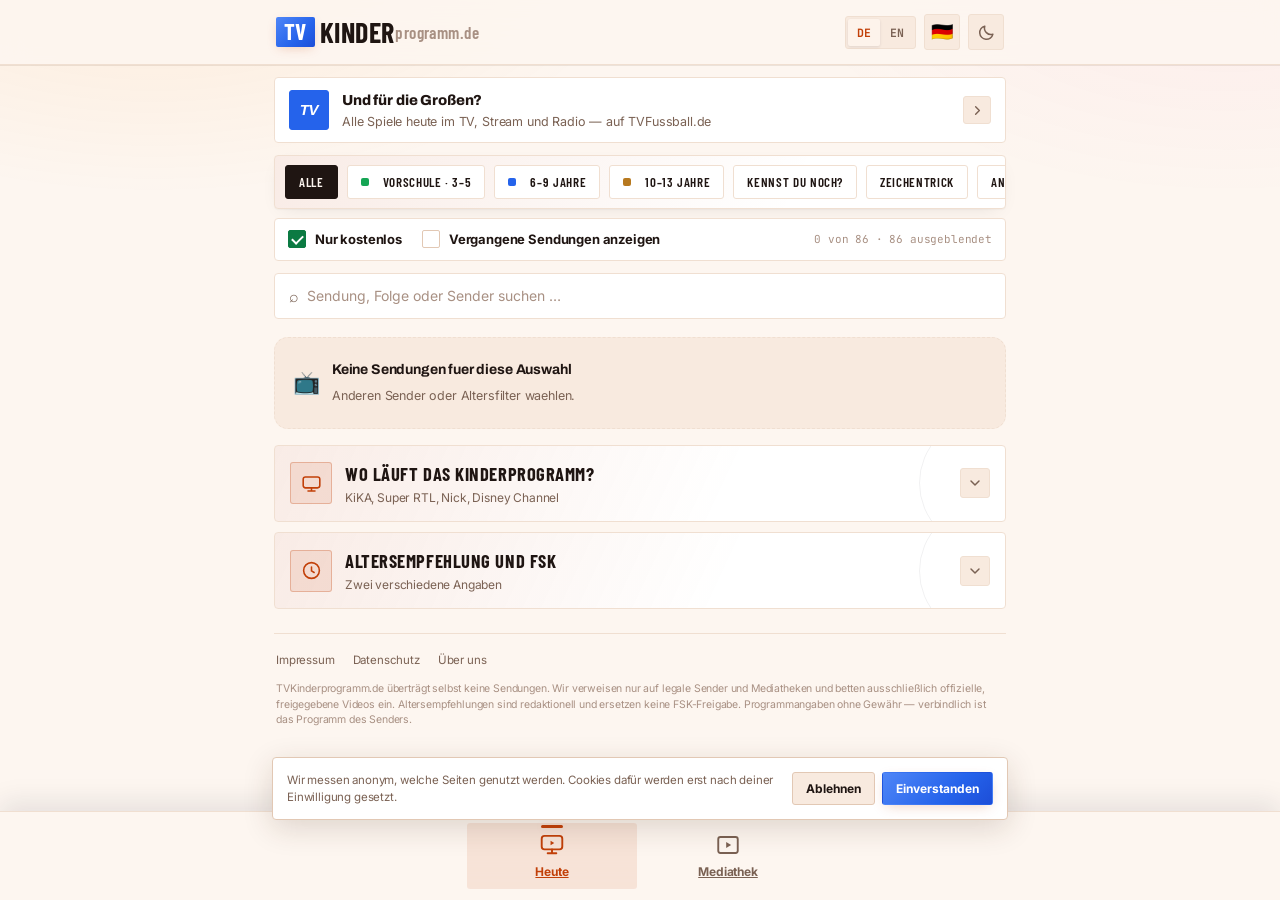
==== commit cd0af30a: "Add files via upload" ====
--- a/index-kinder.html
+++ b/index-kinder.html
@@ -1594,6 +1594,55 @@
     font-size:15px; letter-spacing:-.02em; background:#2563EB; color:#fff; border-color:#2563EB}
   html[data-theme="dark"] .crosslink .cl-ic{background:#5B8CFF; color:#0A0D14; border-color:#5B8CFF}
 
+  /* --- Retro-Kennzeichnung --------------------------------------------- */
+  .retro{display:inline-flex; align-items:center; font-family:"JetBrains Mono",monospace;
+    font-size:9.5px; font-weight:700; padding:2.5px 6px; border-radius:var(--r-tag);
+    border:1px solid rgba(122,44,191,.42); color:#6D28A8; background:rgba(122,44,191,.10); white-space:nowrap}
+  html[data-theme="dark"] .retro{color:#C77DFF; border-color:rgba(199,125,255,.40); background:rgba(199,125,255,.13)}
+  .fchip.retrochip{color:#6D28A8; border-color:rgba(122,44,191,.40); background:rgba(122,44,191,.09)}
+  .fchip.retrochip[aria-pressed="true"]{background:#6D28A8; color:#fff; border-color:#6D28A8}
+  html[data-theme="dark"] .fchip.retrochip{color:#C77DFF; border-color:rgba(199,125,255,.38); background:rgba(199,125,255,.12)}
+  html[data-theme="dark"] .fchip.retrochip[aria-pressed="true"]{background:#C77DFF; color:#1A0B26}
+
+  /* --- Katalogzeile in der Mediathek ----------------------------------- */
+  .mrow{display:flex; gap:12px; align-items:flex-start; padding:12px 13px}
+  .mmain{min-width:0; flex:1}
+  .mmain > b{display:block; font-family:"Archivo",sans-serif; font-weight:800; font-size:15px;
+    letter-spacing:-.01em; line-height:1.25}
+  .msub{display:block; font-size:12.5px; color:var(--muted); margin-top:2px}
+  .mmeta{display:flex; align-items:center; gap:8px; flex-wrap:wrap; margin-top:8px}
+  .myear{font-family:"JetBrains Mono",monospace; font-size:10.5px; color:var(--muted);
+    border:1px solid var(--line2); border-radius:var(--r-tag); padding:2px 6px}
+  .pvrow{display:flex; flex-wrap:wrap; gap:6px; margin-top:9px}
+
+  /* --- Herkunftsmarken in den Farben der jeweiligen Anbieter ------------ */
+  .pv{display:inline-flex; align-items:center; gap:6px;
+    font-size:11.5px; font-weight:700; padding:3px 9px 3px 7px; border-radius:var(--r-tag);
+    background:var(--pv-bg); border:1px solid var(--pv-bd); color:var(--pv-tx); white-space:nowrap}
+  .pv i{width:8px; height:8px; border-radius:1px; background:var(--pv); flex:0 0 auto}
+  .pv:not(.sure){border-style:dashed}
+  html[data-theme="dark"] .pv{background:var(--pv-bgd); border-color:var(--pv-bd); color:var(--pv-txd)}
+  html[data-theme="dark"] .pv i{background:var(--pv-txd)}
+  .pvlegend{display:flex; gap:14px; flex-wrap:wrap; align-items:center;
+    font-size:11.5px; color:var(--faint); margin:2px 2px 10px}
+  .pvlegend b{font-weight:700; color:var(--muted)}
+  .pvlegend .ex{display:inline-flex; align-items:center; gap:6px}
+  .pvlegend .ex i{width:8px; height:8px; border-radius:1px; background:var(--muted)}
+  .pvlegend .ex.dash{border:1px dashed var(--line2); border-radius:var(--r-tag); padding:2px 7px}
+  .pvlegend .ex.solid{border:1px solid var(--line2); border-radius:var(--r-tag); padding:2px 7px}
+
+  /* --- Auswahlfeld im Optionsbalken ------------------------------------ */
+  .sel{display:inline-flex; align-items:center; gap:8px; font-size:13px; font-weight:700; color:var(--ink)}
+  .sel select{appearance:none; -webkit-appearance:none; font:inherit; font-weight:600;
+    color:var(--ink); background:var(--bg2); border:1.5px solid var(--line2);
+    border-radius:var(--r-tag); padding:6px 26px 6px 9px; cursor:pointer;
+    background-image:linear-gradient(45deg,transparent 50%,var(--muted) 50%),
+                     linear-gradient(135deg,var(--muted) 50%,transparent 50%);
+    background-position:calc(100% - 14px) 51%, calc(100% - 9px) 51%;
+    background-size:5px 5px, 5px 5px; background-repeat:no-repeat}
+  .sel select:focus-visible{outline:2px solid var(--green); outline-offset:2px}
+  @media (max-width:420px){ .sel{font-size:12.5px} .sel select{padding:5px 24px 5px 8px} }
+
   /* --- letzte Rundungsreste (steht bewusst am Ende der Kaskade) -------- */
   .logo .tv{border-radius:var(--r-tag)}
   .crosslink .cl-ic,.crosslink .cl-go{border-radius:var(--r-ctl)}
@@ -1701,92 +1750,92 @@
 
 <script>
 const SHOWS = [
-  {day:"Donnerstag, 30.07.2026",time:"14:30",dur:"20 Min",title:"Voll zu spät!",sub:"Der Kampf der Götter",age:6,grp:"a6",fsk:null,genre:"Zeichentrick",channel:"Toggo plus",color:"#E30613",est:true,ads:true,ch:[{n:"Toggo plus",free:true,u:"https://www.toggo.de/",note:"SD frei empfangbar. HD über Satellit nur mit HD+, über DVB-T2 nur mit freenet TV. Zeitversetzte Ausgabe von Super RTL."}],imdb:null,score:60,note:"Kurze Schulweg-Geschichten mit Mythologie-Bezug. Tempo hoch, Konflikte harmlos."},
-  {day:"Donnerstag, 30.07.2026",time:"14:35",dur:"25 Min",title:"Schloss Einstein",sub:"Erfurt · Freundschaft ist harte Arbeit",age:10,grp:"a10",fsk:null,genre:"Jugendserie",channel:"KiKA",color:"#7C3AED",est:true,ads:false,ch:[{n:"KiKA",free:true,u:"https://www.kika.de/",note:"Öffentlich-rechtlich. Frei über Kabel, Satellit, DVB-T2 und Mediathek. Einziger Kindersender ohne Werbung."}],imdb:null,score:68,note:"Internatsserie mit Beziehungsthemen und leichten Konflikten. Läuft seit Jahren, Einstieg mitten in der Staffel ist möglich."},
-  {day:"Donnerstag, 30.07.2026",time:"14:50",dur:"25 Min",title:"Ninjago – Aufstieg der Drachen",sub:"Zane und die Kapsel",age:8,grp:"a6",fsk:null,genre:"Anime",channel:"Toggo plus",color:"#0F766E",est:true,ads:true,ch:[{n:"Toggo plus",free:true,u:"https://www.toggo.de/",note:"SD frei empfangbar. HD über Satellit nur mit HD+, über DVB-T2 nur mit freenet TV. Zeitversetzte Ausgabe von Super RTL."}],imdb:null,score:52,note:"Actionlastige Ninja-Serie mit dauerhaften Kampfszenen. Für jüngere Kinder oft zu hektisch."},
-  {day:"Donnerstag, 30.07.2026",time:"15:00",dur:"25 Min",title:"H2O – Plötzlich Meerjungfrau",sub:"Rikko, der Clown",age:10,grp:"a10",fsk:null,genre:"Fantasyserie",channel:"KiKA",color:"#0891B2",est:true,ads:false,ch:[{n:"KiKA",free:true,u:"https://www.kika.de/",note:"Öffentlich-rechtlich. Frei über Kabel, Satellit, DVB-T2 und Mediathek. Einziger Kindersender ohne Werbung."}],imdb:null,score:62,note:"Ruhige Fantasyserie ohne Schreckmomente. Thema Freundschaft und Geheimnisse."},
-  {day:"Donnerstag, 30.07.2026",time:"15:15",dur:"10 Min",title:"ALVINNN!!! und die Chipmunks",sub:"Endlich frei",age:6,grp:"a6",fsk:null,genre:"Zeichentrick",channel:"Toggo plus",color:"#E30613",est:true,ads:true,ch:[{n:"Toggo plus",free:true,u:"https://www.toggo.de/",note:"SD frei empfangbar. HD über Satellit nur mit HD+, über DVB-T2 nur mit freenet TV. Zeitversetzte Ausgabe von Super RTL."}],imdb:null,score:57,note:"Slapstick-Folge um Regeln und Freiheit. Kurz, laut, ohne Tiefgang."},
-  {day:"Donnerstag, 30.07.2026",time:"15:25",dur:"20 Min",title:"H2O – Plötzlich Meerjungfrau",sub:"Blüten an Bord",age:10,grp:"a10",fsk:null,genre:"Fantasyserie",channel:"KiKA",color:"#0891B2",est:true,ads:false,ch:[{n:"KiKA",free:true,u:"https://www.kika.de/",note:"Öffentlich-rechtlich. Frei über Kabel, Satellit, DVB-T2 und Mediathek. Einziger Kindersender ohne Werbung."}],imdb:null,score:62,note:"Eine Figur wird kurzzeitig festgehalten — für sehr sensible Kinder eventuell zu spannend."},
-  {day:"Donnerstag, 30.07.2026",time:"15:25",dur:"11 Min",title:"ALVINNN!!! und die Chipmunks",sub:"Gegensätze ziehen sich an",age:6,grp:"a6",fsk:null,genre:"Zeichentrick",channel:"Toggo plus",color:"#E30613",est:true,ads:true,ch:[{n:"Toggo plus",free:true,u:"https://www.toggo.de/",note:"SD frei empfangbar. HD über Satellit nur mit HD+, über DVB-T2 nur mit freenet TV. Zeitversetzte Ausgabe von Super RTL."}],imdb:null,score:57,note:"Erfindung geht schief, Brüder bleiben aneinander hängen. Rein komödiantisch."},
-  {day:"Donnerstag, 30.07.2026",time:"15:36",dur:"9 Min",title:"ALVINNN!!! und die Chipmunks",sub:"Das verlassene Haus",age:6,grp:"a6",fsk:null,genre:"Zeichentrick",channel:"Toggo plus",color:"#E30613",est:true,ads:true,ch:[{n:"Toggo plus",free:true,u:"https://www.toggo.de/",note:"SD frei empfangbar. HD über Satellit nur mit HD+, über DVB-T2 nur mit freenet TV. Zeitversetzte Ausgabe von Super RTL."}],imdb:null,score:50,note:"Alvin erschreckt die anderen in einem verlassenen Haus. Kurze Gruselmomente."},
-  {day:"Donnerstag, 30.07.2026",time:"15:45",dur:"25 Min",title:"Mia and Me",sub:"Abenteuer in Centopia · Tanzende Lichter",age:6,grp:"a6",fsk:null,genre:"Zeichentrick",channel:"KiKA",color:"#E30613",est:true,ads:false,ch:[{n:"KiKA",free:true,u:"https://www.kika.de/",note:"Öffentlich-rechtlich. Frei über Kabel, Satellit, DVB-T2 und Mediathek. Einziger Kindersender ohne Werbung."}],imdb:null,score:74,note:"Freundliche Fantasywelt, klare Gut-Böse-Struktur, keine harten Konflikte."},
-  {day:"Donnerstag, 30.07.2026",time:"15:45",dur:"25 Min",title:"Jade Armor",sub:"Die Sache mit dem Knöchel",age:8,grp:"a6",fsk:null,genre:"Anime",channel:"Toggo plus",color:"#0F766E",est:true,ads:true,ch:[{n:"Toggo plus",free:true,u:"https://www.toggo.de/",note:"SD frei empfangbar. HD über Satellit nur mit HD+, über DVB-T2 nur mit freenet TV. Zeitversetzte Ausgabe von Super RTL."}],imdb:null,score:55,note:"Superheldinnen-Serie im Anime-Stil mit Kampfszenen. Klare Gut-Böse-Struktur."},
-  {day:"Donnerstag, 30.07.2026",time:"16:10",dur:"20 Min",title:"Mia and Me",sub:"Abenteuer in Centopia · Verborgene Schätze",age:6,grp:"a6",fsk:null,genre:"Zeichentrick",channel:"KiKA",color:"#E30613",est:true,ads:false,ch:[{n:"KiKA",free:true,u:"https://www.kika.de/",note:"Öffentlich-rechtlich. Frei über Kabel, Satellit, DVB-T2 und Mediathek. Einziger Kindersender ohne Werbung."}],imdb:null,score:74,note:"Suchgeschichte um ein verschwundenes Tier, löst sich freundlich auf."},
-  {day:"Donnerstag, 30.07.2026",time:"16:10",dur:"30 Min",title:"Die Nektons – Abenteurer der Tiefe",sub:"Meerjungfrauen",age:6,grp:"a6",fsk:null,genre:"Zeichentrick",channel:"Toggo plus",color:"#E30613",est:true,ads:true,ch:[{n:"Toggo plus",free:true,u:"https://www.toggo.de/",note:"SD frei empfangbar. HD über Satellit nur mit HD+, über DVB-T2 nur mit freenet TV. Zeitversetzte Ausgabe von Super RTL."}],imdb:null,score:66,note:"Tiefsee-Abenteuer mit Familienteam. Piraten als Gegner, aber ohne echte Bedrohung."},
-  {day:"Donnerstag, 30.07.2026",time:"16:30",dur:"15 Min",title:"Sherlock Yack – Der Zoodetektiv",sub:"Wer hat Sherlock umgehauen?",age:6,grp:"a6",fsk:null,genre:"Zeichentrick",channel:"KiKA",color:"#E30613",est:true,ads:false,ch:[{n:"KiKA",free:true,u:"https://www.kika.de/",note:"Öffentlich-rechtlich. Frei über Kabel, Satellit, DVB-T2 und Mediathek. Einziger Kindersender ohne Werbung."}],imdb:null,score:71,note:"Kurze Rätselgeschichten zum Mitraten. Gut geeignet, um Kinder aktiv einzubinden."},
-  {day:"Donnerstag, 30.07.2026",time:"16:40",dur:"30 Min",title:"Willkommen bei den echten Louds",sub:"Schöne Überraschung",age:8,grp:"a6",fsk:null,genre:"Serie",channel:"Toggo plus",color:"#B7791F",est:true,ads:true,ch:[{n:"Toggo plus",free:true,u:"https://www.toggo.de/",note:"SD frei empfangbar. HD über Satellit nur mit HD+, über DVB-T2 nur mit freenet TV. Zeitversetzte Ausgabe von Super RTL."}],imdb:null,score:58,note:"Realverfilmung der Zeichentrickserie. Thema Doppel-Date, eher für ältere Grundschulkinder."},
-  {day:"Donnerstag, 30.07.2026",time:"16:45",dur:"10 Min",title:"Sherlock Yack – Der Zoodetektiv",sub:"Wer hat beim Tapir eingesackt?",age:6,grp:"a6",fsk:null,genre:"Zeichentrick",channel:"KiKA",color:"#E30613",est:true,ads:false,ch:[{n:"KiKA",free:true,u:"https://www.kika.de/",note:"Öffentlich-rechtlich. Frei über Kabel, Satellit, DVB-T2 und Mediathek. Einziger Kindersender ohne Werbung."}],imdb:null,score:71,note:"Kurzfolge, Rätselstruktur wie zuvor. Auch einzeln verständlich."},
-  {day:"Donnerstag, 30.07.2026",time:"16:55",dur:"15 Min",title:"Garfield",sub:"Der neue Autor",age:6,grp:"a6",fsk:null,genre:"Zeichentrick",channel:"KiKA",color:"#E30613",est:true,ads:false,ch:[{n:"KiKA",free:true,u:"https://www.kika.de/",note:"Öffentlich-rechtlich. Frei über Kabel, Satellit, DVB-T2 und Mediathek. Einziger Kindersender ohne Werbung."}],imdb:null,score:58,note:"Slapstick-Humor, hohes Tempo. Wenig Bildungsanteil, dafür kurz."},
-  {day:"Donnerstag, 30.07.2026",time:"17:10",dur:"10 Min",title:"Garfield",sub:"Katzenwelten",age:6,grp:"a6",fsk:null,genre:"Zeichentrick",channel:"KiKA",color:"#E30613",est:true,ads:false,ch:[{n:"KiKA",free:true,u:"https://www.kika.de/",note:"Öffentlich-rechtlich. Frei über Kabel, Satellit, DVB-T2 und Mediathek. Einziger Kindersender ohne Werbung."}],imdb:null,score:58,note:"Paralleluniversum-Folge, für jüngere Kinder erzählerisch etwas verschachtelt."},
-  {day:"Donnerstag, 30.07.2026",time:"17:10",dur:"25 Min",title:"Pokémon Horizonte: Die Serie",sub:"Der Plan, Rayquaza zu fangen!",age:6,grp:"a6",fsk:null,genre:"Anime",channel:"Toggo plus",color:"#0F766E",est:true,ads:true,ch:[{n:"Toggo plus",free:true,u:"https://www.toggo.de/",note:"SD frei empfangbar. HD über Satellit nur mit HD+, über DVB-T2 nur mit freenet TV. Zeitversetzte Ausgabe von Super RTL."}],imdb:null,score:61,note:"Aktuelle Pokémon-Staffel. Kämpfe sind stilisiert und ohne Verletzungen."},
-  {day:"Donnerstag, 30.07.2026",time:"17:20",dur:"15 Min",title:"Die Schlümpfe",sub:"Ein unwiderschlumpfliches Lächeln",age:6,grp:"a6",fsk:null,genre:"Zeichentrick",channel:"KiKA",color:"#E30613",est:true,ads:false,ch:[{n:"KiKA",free:true,u:"https://www.kika.de/",note:"Öffentlich-rechtlich. Frei über Kabel, Satellit, DVB-T2 und Mediathek. Einziger Kindersender ohne Werbung."}],imdb:null,score:66,note:"Klassiker mit ruhigem Erzähltempo. Eine Figur bricht sich ein Bein — wird harmlos aufgelöst."},
-  {day:"Donnerstag, 30.07.2026",time:"17:35",dur:"10 Min",title:"Die Schlümpfe",sub:"Das Fliegerass",age:6,grp:"a6",fsk:null,genre:"Zeichentrick",channel:"KiKA",color:"#E30613",est:true,ads:false,ch:[{n:"KiKA",free:true,u:"https://www.kika.de/",note:"Öffentlich-rechtlich. Frei über Kabel, Satellit, DVB-T2 und Mediathek. Einziger Kindersender ohne Werbung."}],imdb:null,score:66,note:"Flugzeug gerät außer Kontrolle, endet ohne Schaden."},
-  {day:"Donnerstag, 30.07.2026",time:"17:35",dur:"10 Min",title:"Willkommen bei den Louds",sub:"Eiskalte Lernmethoden",age:6,grp:"a6",fsk:null,genre:"Zeichentrick",channel:"Toggo plus",color:"#E30613",est:true,ads:true,ch:[{n:"Toggo plus",free:true,u:"https://www.toggo.de/",note:"SD frei empfangbar. HD über Satellit nur mit HD+, über DVB-T2 nur mit freenet TV. Zeitversetzte Ausgabe von Super RTL."}],imdb:null,score:59,note:"Großfamilien-Comedy, hohes Tempo, viele Figuren gleichzeitig."},
-  {day:"Donnerstag, 30.07.2026",time:"17:45",dur:"10 Min",title:"Die Schlümpfe",sub:"Ein schlumpfiger Kindergarten",age:6,grp:"a6",fsk:null,genre:"Zeichentrick",channel:"KiKA",color:"#E30613",est:true,ads:false,ch:[{n:"KiKA",free:true,u:"https://www.kika.de/",note:"Öffentlich-rechtlich. Frei über Kabel, Satellit, DVB-T2 und Mediathek. Einziger Kindersender ohne Werbung."}],imdb:null,score:66,note:"Verwandlungsgeschichte, komödiantisch und ohne Bedrohung."},
-  {day:"Donnerstag, 30.07.2026",time:"17:45",dur:"10 Min",title:"Willkommen bei den Louds",sub:"Gefährlicher Ersatz",age:6,grp:"a6",fsk:null,genre:"Zeichentrick",channel:"Toggo plus",color:"#E30613",est:true,ads:true,ch:[{n:"Toggo plus",free:true,u:"https://www.toggo.de/",note:"SD frei empfangbar. HD über Satellit nur mit HD+, über DVB-T2 nur mit freenet TV. Zeitversetzte Ausgabe von Super RTL."}],imdb:null,score:59,note:"Band sucht Ersatz nach einer Verletzung. Freundschaftsthema, harmlos."},
-  {day:"Donnerstag, 30.07.2026",time:"17:55",dur:"10 Min",title:"Der kleine Nick und die Ferien",sub:"Der Papagei",age:6,grp:"a6",fsk:null,genre:"Zeichentrick",channel:"KiKA",color:"#E30613",est:true,ads:false,ch:[{n:"KiKA",free:true,u:"https://www.kika.de/",note:"Öffentlich-rechtlich. Frei über Kabel, Satellit, DVB-T2 und Mediathek. Einziger Kindersender ohne Werbung."}],imdb:null,score:72,note:"Alltagskomik im Ferienhotel. Thema: zu Unrecht beschuldigt werden — gut zum Nachbesprechen."},
-  {day:"Donnerstag, 30.07.2026",time:"17:55",dur:"10 Min",title:"Willkommen bei den Louds",sub:"Mr. Grouse zieht aus",age:6,grp:"a6",fsk:null,genre:"Zeichentrick",channel:"Toggo plus",color:"#E30613",est:true,ads:true,ch:[{n:"Toggo plus",free:true,u:"https://www.toggo.de/",note:"SD frei empfangbar. HD über Satellit nur mit HD+, über DVB-T2 nur mit freenet TV. Zeitversetzte Ausgabe von Super RTL."}],imdb:null,score:59,note:"Nachbar zieht wegen des Lärms weg. Ruhigste Folge des Blocks."},
-  {day:"Donnerstag, 30.07.2026",time:"18:05",dur:"10 Min",title:"Der kleine Nick und die Ferien",sub:"Otto hat Schluckauf",age:6,grp:"a6",fsk:null,genre:"Zeichentrick",channel:"KiKA",color:"#E30613",est:true,ads:false,ch:[{n:"KiKA",free:true,u:"https://www.kika.de/",note:"Öffentlich-rechtlich. Frei über Kabel, Satellit, DVB-T2 und Mediathek. Einziger Kindersender ohne Werbung."}],imdb:null,score:72,note:"Harmlose Ferienepisode, kurze Gruselszene in einem Schiffswrack."},
-  {day:"Donnerstag, 30.07.2026",time:"18:05",dur:"10 Min",title:"Voll zu spät!",sub:"Der verliebte Frosch",age:6,grp:"a6",fsk:null,genre:"Zeichentrick",channel:"Toggo plus",color:"#E30613",est:true,ads:true,ch:[{n:"Toggo plus",free:true,u:"https://www.toggo.de/",note:"SD frei empfangbar. HD über Satellit nur mit HD+, über DVB-T2 nur mit freenet TV. Zeitversetzte Ausgabe von Super RTL."}],imdb:null,score:60,note:"Märchenmotiv im Schulalltag, freundlich erzählt."},
-  {day:"Donnerstag, 30.07.2026",time:"18:15",dur:"10 Min",title:"Feuerwehrmann Sam",sub:"Panik beim Picknick",age:3,grp:"a3",fsk:null,genre:"Zeichentrick",channel:"KiKA",color:"#E30613",est:true,ads:false,ch:[{n:"KiKA",free:true,u:"https://www.kika.de/",note:"Öffentlich-rechtlich. Frei über Kabel, Satellit, DVB-T2 und Mediathek. Einziger Kindersender ohne Werbung."}],imdb:null,score:79,note:"Vorschulklassiker mit vorhersehbarer Struktur: Problem, Einsatz, Lösung. Keine echte Gefahr."},
-  {day:"Donnerstag, 30.07.2026",time:"18:15",dur:"10 Min",title:"Voll zu spät!",sub:"Der Junge aus der Zukunft",age:6,grp:"a6",fsk:null,genre:"Zeichentrick",channel:"Toggo plus",color:"#E30613",est:true,ads:true,ch:[{n:"Toggo plus",free:true,u:"https://www.toggo.de/",note:"SD frei empfangbar. HD über Satellit nur mit HD+, über DVB-T2 nur mit freenet TV. Zeitversetzte Ausgabe von Super RTL."}],imdb:null,score:60,note:"Zeitreise-Folge. Erzählerisch etwas verschachtelt für Sechsjährige."},
-  {day:"Donnerstag, 30.07.2026",time:"18:25",dur:"10 Min",title:"Feuerwehrmann Sam",sub:"Die gruselige Kutschfahrt",age:3,grp:"a3",fsk:null,genre:"Zeichentrick",channel:"KiKA",color:"#E30613",est:true,ads:false,ch:[{n:"KiKA",free:true,u:"https://www.kika.de/",note:"Öffentlich-rechtlich. Frei über Kabel, Satellit, DVB-T2 und Mediathek. Einziger Kindersender ohne Werbung."}],imdb:null,score:77,note:"Ein durchgehendes Pferd sorgt für kurze Aufregung, wird schnell aufgelöst."},
-  {day:"Donnerstag, 30.07.2026",time:"18:25",dur:"20 Min",title:"Voll zu spät!",sub:"Das Müllmonster",age:6,grp:"a6",fsk:null,genre:"Zeichentrick",channel:"Toggo plus",color:"#E30613",est:true,ads:true,ch:[{n:"Toggo plus",free:true,u:"https://www.toggo.de/",note:"SD frei empfangbar. HD über Satellit nur mit HD+, über DVB-T2 nur mit freenet TV. Zeitversetzte Ausgabe von Super RTL."}],imdb:null,score:71,note:"Umweltthema: Was Plastik im Wasser anrichtet. Gut zum Nachbesprechen."},
-  {day:"Donnerstag, 30.07.2026",time:"18:35",dur:"12 Min",title:"Zacki und die Zoobande",sub:"Das Geburtstagslied",age:3,grp:"a3",fsk:null,genre:"Zeichentrick",channel:"KiKA",color:"#E30613",est:true,ads:false,ch:[{n:"KiKA",free:true,u:"https://www.kika.de/",note:"Öffentlich-rechtlich. Frei über Kabel, Satellit, DVB-T2 und Mediathek. Einziger Kindersender ohne Werbung."}],imdb:null,score:78,note:"Sehr ruhig, viel Musik, Thema Zusammenarbeit. Gut für Vorschulkinder."},
-  {day:"Donnerstag, 30.07.2026",time:"18:45",dur:"10 Min",title:"Monster Loving Maniacs",sub:"Zeitschleim",age:6,grp:"a6",fsk:null,genre:"Zeichentrick",channel:"Toggo plus",color:"#E30613",est:true,ads:true,ch:[{n:"Toggo plus",free:true,u:"https://www.toggo.de/",note:"SD frei empfangbar. HD über Satellit nur mit HD+, über DVB-T2 nur mit freenet TV. Zeitversetzte Ausgabe von Super RTL."}],imdb:null,score:56,note:"Monster-Comedy, überzeichnet und laut, aber ohne Gruselabsicht."},
-  {day:"Donnerstag, 30.07.2026",time:"18:47",dur:"3 Min",title:"Baumhaus",sub:"An Geburtstage denken mit dem Wochenplan",age:3,grp:"a3",fsk:null,genre:"Vorlesen",channel:"KiKA",color:"#2563EB",est:true,ads:false,ch:[{n:"KiKA",free:true,u:"https://www.kika.de/",note:"Öffentlich-rechtlich. Frei über Kabel, Satellit, DVB-T2 und Mediathek. Einziger Kindersender ohne Werbung."}],imdb:null,score:85,note:"Dreiminütige Übergangssendung vor dem Sandmännchen. Ruhig, mit einer Alltagsidee zum Nachmachen."},
-  {day:"Donnerstag, 30.07.2026",time:"18:50",dur:"10 Min",title:"Unser Sandmännchen",sub:"Dr. Brumm backt Pfannkuchen",age:3,grp:"a3",fsk:null,genre:"Vorlesen",channel:"KiKA",color:"#2563EB",est:true,ads:false,ch:[{n:"KiKA",free:true,u:"https://www.kika.de/",note:"Öffentlich-rechtlich. Frei über Kabel, Satellit, DVB-T2 und Mediathek. Einziger Kindersender ohne Werbung."}],imdb:null,score:88,note:"Der klassische Einschlaf-Anker. Langsames Tempo, leise Musik, feste Struktur."},
-  {day:"Donnerstag, 30.07.2026",time:"18:55",dur:"15 Min",title:"Monster Loving Maniacs",sub:"Der Glarbergastling",age:6,grp:"a6",fsk:null,genre:"Zeichentrick",channel:"Toggo plus",color:"#E30613",est:true,ads:true,ch:[{n:"Toggo plus",free:true,u:"https://www.toggo.de/",note:"SD frei empfangbar. HD über Satellit nur mit HD+, über DVB-T2 nur mit freenet TV. Zeitversetzte Ausgabe von Super RTL."}],imdb:null,score:56,note:"Weitere Monster-Folge im gleichen Ton."},
-  {day:"Donnerstag, 30.07.2026",time:"19:00",dur:"15 Min",title:"Arthur und die Freunde der Tafelrunde",sub:"Das Fest der Kobolde",age:6,grp:"a6",fsk:null,genre:"Zeichentrick",channel:"KiKA",color:"#E30613",est:true,ads:false,ch:[{n:"KiKA",free:true,u:"https://www.kika.de/",note:"Öffentlich-rechtlich. Frei über Kabel, Satellit, DVB-T2 und Mediathek. Einziger Kindersender ohne Werbung."}],imdb:null,score:64,note:"Ritterabenteuer mit Zaubereien. Streiche statt Bedrohung, aber lauter als das Vorabendprogramm."},
-  {day:"Donnerstag, 30.07.2026",time:"19:10",dur:"10 Min",title:"ALVINNN!!! und die Chipmunks",sub:"Das Schneckenfest",age:6,grp:"a6",fsk:null,genre:"Zeichentrick",channel:"Toggo plus",color:"#E30613",est:true,ads:true,ch:[{n:"Toggo plus",free:true,u:"https://www.toggo.de/",note:"SD frei empfangbar. HD über Satellit nur mit HD+, über DVB-T2 nur mit freenet TV. Zeitversetzte Ausgabe von Super RTL."}],imdb:null,score:57,note:"Alvin drückt sich vor Pflichten. Wiederkehrendes Muster der Serie."},
-  {day:"Donnerstag, 30.07.2026",time:"19:15",dur:"10 Min",title:"Arthur und die Freunde der Tafelrunde",sub:"Der Brunnen von Barenton",age:6,grp:"a6",fsk:null,genre:"Zeichentrick",channel:"KiKA",color:"#E30613",est:true,ads:false,ch:[{n:"KiKA",free:true,u:"https://www.kika.de/",note:"Öffentlich-rechtlich. Frei über Kabel, Satellit, DVB-T2 und Mediathek. Einziger Kindersender ohne Werbung."}],imdb:null,score:64,note:"Eine böse Fee wird befreit — leicht bedrohlicher Ton als in der Vorfolge."},
-  {day:"Donnerstag, 30.07.2026",time:"19:20",dur:"11 Min",title:"ALVINNN!!! und die Chipmunks",sub:"Die Pizza-Drohne",age:6,grp:"a6",fsk:null,genre:"Zeichentrick",channel:"Toggo plus",color:"#E30613",est:true,ads:true,ch:[{n:"Toggo plus",free:true,u:"https://www.toggo.de/",note:"SD frei empfangbar. HD über Satellit nur mit HD+, über DVB-T2 nur mit freenet TV. Zeitversetzte Ausgabe von Super RTL."}],imdb:null,score:57,note:"Erfindung sorgt für Chaos. Rein komödiantisch."},
-  {day:"Donnerstag, 30.07.2026",time:"19:25",dur:"25 Min",title:"Löwenzahn",sub:"Physik – Ein Spielplatz für Bärstadt",age:6,grp:"a6",fsk:null,genre:"Wissen",channel:"KiKA",color:"#15A554",est:true,ads:false,ch:[{n:"KiKA",free:true,u:"https://www.kika.de/",note:"Öffentlich-rechtlich. Frei über Kabel, Satellit, DVB-T2 und Mediathek. Einziger Kindersender ohne Werbung."}],imdb:null,score:89,note:"Erklärt Feder-, Flieh- und Anziehungskraft an einem Spielplatz. Hoher Sachanteil, gut zum Mitschauen."},
-  {day:"Donnerstag, 30.07.2026",time:"19:31",dur:"9 Min",title:"ALVINNN!!! und die Chipmunks",sub:"Die Rückkehr von Dornbertold",age:6,grp:"a6",fsk:null,genre:"Zeichentrick",channel:"Toggo plus",color:"#E30613",est:true,ads:true,ch:[{n:"Toggo plus",free:true,u:"https://www.toggo.de/",note:"SD frei empfangbar. HD über Satellit nur mit HD+, über DVB-T2 nur mit freenet TV. Zeitversetzte Ausgabe von Super RTL."}],imdb:null,score:55,note:"Gaming-Thema, Konkurrenz zwischen den Brüdern."},
-  {day:"Donnerstag, 30.07.2026",time:"19:40",dur:"10 Min",title:"ALVINNN!!! und die Chipmunks",sub:"Die schreienden Raupen",age:6,grp:"a6",fsk:null,genre:"Zeichentrick",channel:"Toggo plus",color:"#E30613",est:true,ads:true,ch:[{n:"Toggo plus",free:true,u:"https://www.toggo.de/",note:"SD frei empfangbar. HD über Satellit nur mit HD+, über DVB-T2 nur mit freenet TV. Zeitversetzte Ausgabe von Super RTL."}],imdb:null,score:58,note:"Die Kinder erfahren etwas über die Vergangenheit ihres Ziehvaters."},
-  {day:"Donnerstag, 30.07.2026",time:"19:50",dur:"10 Min",title:"logo!",sub:"Kindernachrichten",age:8,grp:"a6",fsk:null,genre:"Wissen",channel:"KiKA",color:"#15A554",est:true,ads:false,ch:[{n:"KiKA",free:true,u:"https://www.kika.de/",note:"Öffentlich-rechtlich. Frei über Kabel, Satellit, DVB-T2 und Mediathek. Einziger Kindersender ohne Werbung."}],imdb:null,score:86,note:"Deutschlands einzige tägliche Nachrichtensendung für Kinder. Je nach Weltlage können belastende Themen vorkommen — mitschauen lohnt."},
-  {day:"Donnerstag, 30.07.2026",time:"19:50",dur:"10 Min",title:"ALVINNN!!! und die Chipmunks",sub:"Die verdeckte Operation",age:6,grp:"a6",fsk:null,genre:"Zeichentrick",channel:"Toggo plus",color:"#E30613",est:true,ads:true,ch:[{n:"Toggo plus",free:true,u:"https://www.toggo.de/",note:"SD frei empfangbar. HD über Satellit nur mit HD+, über DVB-T2 nur mit freenet TV. Zeitversetzte Ausgabe von Super RTL."}],imdb:null,score:53,note:"Verwechslung mit einem Dieb und gestohlenem Geld. Braucht kurz Einordnung."},
-  {day:"Donnerstag, 30.07.2026",time:"20:00",dur:"10 Min",title:"KiKA LIVE",sub:"Kochen ohne Plan / Teil 2",age:10,grp:"a10",fsk:null,genre:"Musik & Tanz",channel:"KiKA",color:"#DB2777",est:true,ads:false,ch:[{n:"KiKA",free:true,u:"https://www.kika.de/",note:"Öffentlich-rechtlich. Frei über Kabel, Satellit, DVB-T2 und Mediathek. Einziger Kindersender ohne Werbung."}],imdb:null,score:70,note:"Moderationsformat mit Koch-Challenge. Hohes Tempo, laut, aber ohne Konfliktthemen."},
-  {day:"Donnerstag, 30.07.2026",time:"20:00",dur:"20 Min",title:"ALVINNN!!! und die Chipmunks",sub:"Der Zeitungsjunge",age:6,grp:"a6",fsk:null,genre:"Zeichentrick",channel:"Toggo plus",color:"#E30613",est:true,ads:true,ch:[{n:"Toggo plus",free:true,u:"https://www.toggo.de/",note:"SD frei empfangbar. HD über Satellit nur mit HD+, über DVB-T2 nur mit freenet TV. Zeitversetzte Ausgabe von Super RTL."}],imdb:null,score:47,note:"Alvin verkauft geklaute Zeitungen weiter. Spät am Abend, Thema unehrliches Verhalten."},
-  {day:"Donnerstag, 30.07.2026",time:"20:10",dur:"25 Min",title:"Crazy Fun Park",sub:"Vergiss mich nicht",age:12,grp:"a10",fsk:null,genre:"Jugendserie",channel:"KiKA",color:"#7C3AED",est:true,ads:false,ch:[{n:"KiKA",free:true,u:"https://www.kika.de/",note:"Öffentlich-rechtlich. Frei über Kabel, Satellit, DVB-T2 und Mediathek. Einziger Kindersender ohne Werbung."}],imdb:null,score:55,note:"Mystery-Serie mit Geistern und dem Thema Tod und Vergessenwerden. Für jüngere Kinder ungeeignet, ab etwa 12 gut."},
-  {day:"Donnerstag, 30.07.2026",time:"20:15",dur:"175 Min",title:"Die Chroniken von Narnia",sub:"Prinz Kaspian von Narnia",age:10,grp:"a10",fsk:null,fskTodo:true,genre:"Film",channel:"Disney Channel",color:"#EA580C",est:true,ads:true,ch:[{n:"Disney Channel",free:true,u:"https://www.disneychannel.de/",note:"Seit 17.01.2014 im Free-TV. Frei über Kabel, Satellit und IPTV; über DVB-T2 HD nur mit freenet-TV-Karte. Wird Ende 2026 in Disney TV umbenannt."}],imdb:null,score:62,note:"Zweiter Teil der Fantasy-Reihe mit großen Schlachtszenen. Für Grundschulkinder stellenweise zu düster, Ende weit nach 23 Uhr."},
-  {day:"Donnerstag, 30.07.2026",time:"20:20",dur:"25 Min",title:"Willkommen bei den echten Louds",sub:"Epische Reinfälle",age:8,grp:"a6",fsk:null,genre:"Serie",channel:"Toggo plus",color:"#B7791F",est:true,ads:true,ch:[{n:"Toggo plus",free:true,u:"https://www.toggo.de/",note:"SD frei empfangbar. HD über Satellit nur mit HD+, über DVB-T2 nur mit freenet TV. Zeitversetzte Ausgabe von Super RTL."}],imdb:null,score:44,note:"Ein Freund bricht sich bei einem Stunt den Arm, der Unfall wird vertuscht. Später Sendeplatz."},
-  {day:"Donnerstag, 30.07.2026",time:"20:35",dur:"10 Min",title:"Die Regeln von Floor",sub:"Pool",age:10,grp:"a10",fsk:null,genre:"Serie",channel:"KiKA",color:"#B7791F",est:true,ads:false,ch:[{n:"KiKA",free:true,u:"https://www.kika.de/",note:"Öffentlich-rechtlich. Frei über Kabel, Satellit, DVB-T2 und Mediathek. Einziger Kindersender ohne Werbung."}],imdb:null,score:63,note:"Niederländische Comedyserie. Thema: Freundschaft aus falschen Motiven."},
-  {day:"Donnerstag, 30.07.2026",time:"20:45",dur:"10 Min",title:"Die Regeln von Floor",sub:"Gras",age:10,grp:"a10",fsk:null,genre:"Serie",channel:"KiKA",color:"#B7791F",est:true,ads:false,ch:[{n:"KiKA",free:true,u:"https://www.kika.de/",note:"Öffentlich-rechtlich. Frei über Kabel, Satellit, DVB-T2 und Mediathek. Einziger Kindersender ohne Werbung."}],imdb:null,score:52,note:"Ein Nebencharakter versucht, Drogen auf dem Schulhof zu verkaufen. Braucht ein Gespräch danach."},
-  {day:"Donnerstag, 30.07.2026",time:"20:45",dur:"30 Min",title:"Woozle Goozle",sub:"Holz",age:6,grp:"a6",fsk:null,genre:"Wissen",channel:"Toggo plus",color:"#15A554",est:true,ads:true,ch:[{n:"Toggo plus",free:true,u:"https://www.toggo.de/",note:"SD frei empfangbar. HD über Satellit nur mit HD+, über DVB-T2 nur mit freenet TV. Zeitversetzte Ausgabe von Super RTL."}],imdb:null,score:82,note:"Wissensmagazin mit Experimenten rund um den Werkstoff Holz. Bester Sachanteil im Toggo-Programm."},
-  {day:"Donnerstag, 30.07.2026",time:"20:55",dur:"5 Min",title:"Die Regeln von Floor",sub:"Papagei",age:10,grp:"a10",fsk:null,genre:"Serie",channel:"KiKA",color:"#B7791F",est:true,ads:false,ch:[{n:"KiKA",free:true,u:"https://www.kika.de/",note:"Öffentlich-rechtlich. Frei über Kabel, Satellit, DVB-T2 und Mediathek. Einziger Kindersender ohne Werbung."}],imdb:null,score:60,note:"Komödiantische Schlussfolge des Abends, Kraftausdruck als Running Gag."},
-  {day:"Donnerstag, 30.07.2026",time:"21:15",dur:"20 Min",title:"Pokémon",sub:"Kampf um Platz acht!",age:6,grp:"a6",fsk:null,genre:"Anime",channel:"Toggo plus",color:"#0F766E",est:true,ads:true,ch:[{n:"Toggo plus",free:true,u:"https://www.toggo.de/",note:"SD frei empfangbar. HD über Satellit nur mit HD+, über DVB-T2 nur mit freenet TV. Zeitversetzte Ausgabe von Super RTL."}],imdb:null,score:50,note:"Klassische Pokémon-Folge. Um 21:15 aber weit außerhalb der üblichen Kinder-Sendezeit."},
-  {day:"Donnerstag, 30.07.2026",time:"21:35",dur:"10 Min",title:"Mr. Magoo",sub:"Ritter Magoo / Rockstar aus dem All / Doktor Magoo",age:6,grp:"a6",fsk:null,genre:"Anime",channel:"Toggo plus",color:"#0F766E",est:true,ads:true,ch:[{n:"Toggo plus",free:true,u:"https://www.toggo.de/",note:"SD frei empfangbar. HD über Satellit nur mit HD+, über DVB-T2 nur mit freenet TV. Zeitversetzte Ausgabe von Super RTL."}],imdb:null,score:51,note:"Drei Kurzgeschichten mit Sehschwäche-Slapstick. Sehr spät im Programm."},
-  {day:"Freitag, 31.07.2026",time:"07:40",dur:"90 Min",title:"Das doppelte Lottchen",sub:"Spielfilm, Deutschland 2017",age:6,grp:"a6",fsk:null,fskTodo:true,genre:"Film",channel:"WDR",color:"#EA580C",est:true,ads:false,ch:[{n:"WDR",free:true,u:"https://www.wdr.de/",note:"Öffentlich-rechtlich. Frei über Kabel, Satellit, DVB-T2 und Mediathek."}],imdb:null,score:78,note:"Kästner-Klassiker um Zwillinge im Ferienheim. Ruhig erzählt, Trennung der Eltern als Thema."},
-  {day:"Freitag, 31.07.2026",time:"18:40",dur:"95 Min",title:"Baymax",sub:"Riesiges Robowabohu",age:8,grp:"a6",fsk:null,fskTodo:true,genre:"Film",channel:"Disney Channel",color:"#EA580C",est:true,ads:true,ch:[{n:"Disney Channel",free:true,u:"https://www.disneychannel.de/",note:"Seit 17.01.2014 im Free-TV. Frei über Kabel, Satellit und IPTV; über DVB-T2 HD nur mit freenet-TV-Karte. Wird Ende 2026 in Disney TV umbenannt."}],imdb:null,score:76,note:"Oscar-prämiertes Animationsabenteuer. Der Tod des älteren Bruders wird offen behandelt — braucht bei jüngeren Kindern Begleitung."},
-  {day:"Freitag, 31.07.2026",time:"20:15",dur:"115 Min",title:"Bolt",sub:"Ein Hund für alle Fälle",age:6,grp:"a6",fsk:null,fskTodo:true,genre:"Film",channel:"Disney Channel",color:"#EA580C",est:true,ads:true,ch:[{n:"Disney Channel",free:true,u:"https://www.disneychannel.de/",note:"Seit 17.01.2014 im Free-TV. Frei über Kabel, Satellit und IPTV; über DVB-T2 HD nur mit freenet-TV-Karte. Wird Ende 2026 in Disney TV umbenannt."}],imdb:null,score:74,note:"Hund hält seine Serienrolle für echt. Warmherzig, ein paar Verfolgungsszenen."},
-  {day:"Freitag, 31.07.2026",time:"22:10",dur:"180 Min",title:"Die Chroniken von Narnia",sub:"Prinz Kaspian von Narnia (Wiederholung)",age:10,grp:"a10",fsk:null,fskTodo:true,genre:"Film",channel:"Disney Channel",color:"#EA580C",est:true,ads:true,ch:[{n:"Disney Channel",free:true,u:"https://www.disneychannel.de/",note:"Seit 17.01.2014 im Free-TV. Frei über Kabel, Satellit und IPTV; über DVB-T2 HD nur mit freenet-TV-Karte. Wird Ende 2026 in Disney TV umbenannt."}],imdb:null,score:55,note:"Zweite Ausstrahlung des Tages, Beginn 22:10 und Ende um 1:10 nachts. Praktisch nur zum Aufnehmen."},
-  {day:"Samstag, 01.08.2026",time:"08:15",dur:"25 Min",title:"Tom Turbo",sub:"Das Geheimnis des Pinguins",age:6,grp:"a6",fsk:null,fskTodo:true,genre:"Film",channel:"ORF 1",color:"#EA580C",est:true,ads:false,ch:[{n:"ORF 1",free:false,u:"https://tv.orf.at/",note:"Nur in Österreich frei empfangbar (ORF-Karte). Aus Deutschland nicht regulär zu empfangen."}],imdb:null,score:72,note:"Interaktive Krimiserie von Thomas Brezina zum Mitraten. In Deutschland nur über Satellit oder Stream."},
-  {day:"Samstag, 01.08.2026",time:"08:20",dur:"85 Min",title:"Bolt",sub:"Ein Hund für alle Fälle",age:6,grp:"a6",fsk:null,fskTodo:true,genre:"Film",channel:"Disney Channel",color:"#EA580C",est:true,ads:true,ch:[{n:"Disney Channel",free:true,u:"https://www.disneychannel.de/",note:"Seit 17.01.2014 im Free-TV. Frei über Kabel, Satellit und IPTV; über DVB-T2 HD nur mit freenet-TV-Karte. Wird Ende 2026 in Disney TV umbenannt."}],imdb:null,score:74,note:"Wiederholung vom Vorabend, diesmal auf einem kindgerechten Sendeplatz."},
-  {day:"Samstag, 01.08.2026",time:"09:35",dur:"25 Min",title:"Pippi Langstrumpf",sub:"Pippi auf großer Ballonfahrt",age:6,grp:"a6",fsk:null,fskTodo:true,genre:"Film",channel:"ZDF",color:"#EA580C",est:true,ads:false,ch:[{n:"ZDF",free:true,u:"https://www.zdf.de/kinder",note:"Öffentlich-rechtlich. Frei über Kabel, Satellit, DVB-T2 und Mediathek."}],imdb:null,score:80,note:"Lindgren-Klassiker in Serienlänge. Ruhiges Tempo, starke Hauptfigur."},
-  {day:"Samstag, 01.08.2026",time:"10:00",dur:"25 Min",title:"Pippi Langstrumpf",sub:"Pippi und die Flaschenpost",age:6,grp:"a6",fsk:null,fskTodo:true,genre:"Film",channel:"ZDF",color:"#EA580C",est:true,ads:false,ch:[{n:"ZDF",free:true,u:"https://www.zdf.de/kinder",note:"Öffentlich-rechtlich. Frei über Kabel, Satellit, DVB-T2 und Mediathek."}],imdb:null,score:80,note:"Direkt anschließende zweite Folge. Beide zusammen ergeben knapp eine Stunde."},
-  {day:"Samstag, 01.08.2026",time:"10:25",dur:"70 Min",title:"Hans im Glück",sub:"Spielfilm, Deutschland 1998",age:6,grp:"a6",fsk:null,fskTodo:true,genre:"Film",channel:"RBB",color:"#EA580C",est:true,ads:false,ch:[{n:"RBB",free:true,u:"https://www.rbb-online.de/",note:"Öffentlich-rechtlich. Frei über Kabel, Satellit, DVB-T2 und Mediathek."}],imdb:null,score:74,note:"Grimm-Märchen als Realverfilmung. Langsam erzählt, gut für den Samstagvormittag."},
-  {day:"Samstag, 01.08.2026",time:"18:45",dur:"90 Min",title:"Findet Dorie",sub:"",age:6,grp:"a6",fsk:null,fskTodo:true,genre:"Film",channel:"Disney Channel",color:"#EA580C",est:true,ads:true,ch:[{n:"Disney Channel",free:true,u:"https://www.disneychannel.de/",note:"Seit 17.01.2014 im Free-TV. Frei über Kabel, Satellit und IPTV; über DVB-T2 HD nur mit freenet-TV-Karte. Wird Ende 2026 in Disney TV umbenannt."}],imdb:null,score:82,note:"Fortsetzung von Findet Nemo. Vergesslichkeit und Elternsuche als Thema, einzelne bange Momente."},
-  {day:"Samstag, 01.08.2026",time:"20:15",dur:"105 Min",title:"Minions",sub:"",age:6,grp:"a6",fsk:null,fskTodo:true,genre:"Film",channel:"VOX",color:"#EA580C",est:true,ads:true,ch:[{n:"VOX",free:true,u:"https://www.vox.de/",note:"SD frei empfangbar. HD über Satellit nur mit HD+, über DVB-T2 nur mit freenet TV."}],imdb:null,score:66,note:"Slapstick am laufenden Band, kaum Handlung. Laut, aber harmlos."},
-  {day:"Samstag, 01.08.2026",time:"20:15",dur:"115 Min",title:"Charlie & Louise",sub:"",age:8,grp:"a6",fsk:null,fskTodo:true,genre:"Film",channel:"S-RTL",color:"#EA580C",est:true,ads:true,ch:[{n:"S-RTL",free:true,u:"https://www.toggo.de/",note:"SD frei empfangbar. HD über Satellit nur mit HD+, über DVB-T2 nur mit freenet TV."}],imdb:null,score:72,note:"Deutsche Doppelgängerinnen-Geschichte nach Kästner-Motiv. Läuft parallel zu Minions und Arielle."},
-  {day:"Samstag, 01.08.2026",time:"20:15",dur:"100 Min",title:"Arielle, die Meerjungfrau",sub:"",age:6,grp:"a6",fsk:null,fskTodo:true,genre:"Film",channel:"Disney Channel",color:"#EA580C",est:true,ads:true,ch:[{n:"Disney Channel",free:true,u:"https://www.disneychannel.de/",note:"Seit 17.01.2014 im Free-TV. Frei über Kabel, Satellit und IPTV; über DVB-T2 HD nur mit freenet-TV-Karte. Wird Ende 2026 in Disney TV umbenannt."}],imdb:null,score:75,note:"Disney-Klassiker nach Andersen. Die Meerhexe Ursula kann kleinere Kinder erschrecken."},
-  {day:"Samstag, 01.08.2026",time:"22:10",dur:"130 Min",title:"Pünktchen und Anton",sub:"",age:8,grp:"a6",fsk:null,fskTodo:true,genre:"Film",channel:"S-RTL",color:"#EA580C",est:true,ads:true,ch:[{n:"S-RTL",free:true,u:"https://www.toggo.de/",note:"SD frei empfangbar. HD über Satellit nur mit HD+, über DVB-T2 nur mit freenet TV."}],imdb:null,score:76,note:"Caroline Links Neuverfilmung. Thema soziale Unterschiede — inhaltlich stark, Sendeplatz aber sehr spät."},
-  {day:"Samstag, 01.08.2026",time:"22:35",dur:"110 Min",title:"Der Schuh des Manitu",sub:"Extra Large",age:12,grp:"a10",fsk:null,fskTodo:true,genre:"Film",channel:"SAT.1",color:"#EA580C",est:true,ads:true,ch:[{n:"SAT.1",free:true,u:"https://www.sat1.de/",note:"SD frei empfangbar. HD über Satellit nur mit HD+, über DVB-T2 nur mit freenet TV."}],imdb:null,score:34,note:"Kein Kinderfilm. Westernparodie mit derbem Humor und Anspielungen für Erwachsene, Sendeplatz 22:35. Steht hier nur, weil die Quelle ihn unter Familienfilm führt."},
-  {day:"Sonntag, 02.08.2026",time:"04:00",dur:"120 Min",title:"Mary Poppins' Rückkehr",sub:"",age:6,grp:"a6",fsk:null,fskTodo:true,genre:"Film",channel:"ORF 1",color:"#EA580C",est:true,ads:false,ch:[{n:"ORF 1",free:false,u:"https://tv.orf.at/",note:"Nur in Österreich frei empfangbar (ORF-Karte). Aus Deutschland nicht regulär zu empfangen."}],imdb:null,score:70,note:"Charmante Fortsetzung mit Emily Blunt — läuft aber um 4 Uhr nachts. Nur zum Aufnehmen."},
-  {day:"Sonntag, 02.08.2026",time:"06:30",dur:"100 Min",title:"Ostwind (3)",sub:"Aufbruch nach Ora",age:8,grp:"a6",fsk:null,fskTodo:true,genre:"Film",channel:"WDR",color:"#EA580C",est:true,ads:false,ch:[{n:"WDR",free:true,u:"https://www.wdr.de/",note:"Öffentlich-rechtlich. Frei über Kabel, Satellit, DVB-T2 und Mediathek."}],imdb:null,score:77,note:"Dritter Teil der Pferdefilmreihe. Freundschaft und Verantwortung, keine harten Konflikte."},
-  {day:"Sonntag, 02.08.2026",time:"08:35",dur:"80 Min",title:"Arielle, die Meerjungfrau",sub:"",age:6,grp:"a6",fsk:null,fskTodo:true,genre:"Film",channel:"Disney Channel",color:"#EA580C",est:true,ads:true,ch:[{n:"Disney Channel",free:true,u:"https://www.disneychannel.de/",note:"Seit 17.01.2014 im Free-TV. Frei über Kabel, Satellit und IPTV; über DVB-T2 HD nur mit freenet-TV-Karte. Wird Ende 2026 in Disney TV umbenannt."}],imdb:null,score:75,note:"Wiederholung vom Vorabend auf einem passenderen Sendeplatz."},
-  {day:"Sonntag, 02.08.2026",time:"09:00",dur:"60 Min",title:"Das Märchen von der silbernen Brücke",sub:"Spielfilm, Deutschland 2024",age:6,grp:"a6",fsk:null,fskTodo:true,genre:"Film",channel:"BR",color:"#EA580C",est:true,ads:false,ch:[{n:"BR",free:true,u:"https://www.br.de/",note:"Öffentlich-rechtlich. Frei über Kabel, Satellit, DVB-T2 und Mediathek."}],imdb:null,score:76,note:"Neues Weihnachtsmärchen von 2024, hier als Sommerwiederholung. Klassische Märchenstruktur."},
-  {day:"Sonntag, 02.08.2026",time:"09:55",dur:"75 Min",title:"Himmel und Huhn",sub:"",age:6,grp:"a6",fsk:null,fskTodo:true,genre:"Film",channel:"Disney Channel",color:"#EA580C",est:true,ads:true,ch:[{n:"Disney Channel",free:true,u:"https://www.disneychannel.de/",note:"Seit 17.01.2014 im Free-TV. Frei über Kabel, Satellit und IPTV; über DVB-T2 HD nur mit freenet-TV-Karte. Wird Ende 2026 in Disney TV umbenannt."}],imdb:null,score:65,note:"Hühnchen rettet die Erde vor Außerirdischen. Hohes Tempo, viele Gags, wenig Ruhe."},
-  {day:"Sonntag, 02.08.2026",time:"10:00",dur:"90 Min",title:"Angry Birds – Der Film",sub:"",age:6,grp:"a6",fsk:null,fskTodo:true,genre:"Film",channel:"ORF 1",color:"#EA580C",est:true,ads:false,ch:[{n:"ORF 1",free:false,u:"https://tv.orf.at/",note:"Nur in Österreich frei empfangbar (ORF-Karte). Aus Deutschland nicht regulär zu empfangen."}],imdb:null,score:60,note:"Verfilmung der Spiele-App. Viel Wut und Zerstörung als Running Gag, erzählerisch dünn."},
-  {day:"Sonntag, 02.08.2026",time:"13:00",dur:"80 Min",title:"Ritter Rost 2",sub:"Das Schrottkomplott",age:6,grp:"a6",fsk:null,fskTodo:true,genre:"Film",channel:"KiKA",color:"#EA580C",est:true,ads:false,ch:[{n:"KiKA",free:true,u:"https://www.kika.de/",note:"Öffentlich-rechtlich. Frei über Kabel, Satellit, DVB-T2 und Mediathek. Einziger Kindersender ohne Werbung."}],imdb:null,score:74,note:"Deutscher Animationsfilm mit Musik. Werbefrei und auf einem guten Sonntagsplatz."},
-  {day:"Sonntag, 02.08.2026",time:"15:20",dur:"100 Min",title:"Minions",sub:"",age:6,grp:"a6",fsk:null,fskTodo:true,genre:"Film",channel:"VOX",color:"#EA580C",est:true,ads:true,ch:[{n:"VOX",free:true,u:"https://www.vox.de/",note:"SD frei empfangbar. HD über Satellit nur mit HD+, über DVB-T2 nur mit freenet TV."}],imdb:null,score:66,note:"Zweite Ausstrahlung innerhalb von 24 Stunden, diesmal nachmittags."},
-  {day:"Sonntag, 02.08.2026",time:"15:25",dur:"60 Min",title:"Dornröschen",sub:"Spielfilm, Deutschland 2009",age:6,grp:"a6",fsk:null,fskTodo:true,genre:"Film",channel:"MDR",color:"#EA580C",est:true,ads:false,ch:[{n:"MDR",free:true,u:"https://www.mdr.de/",note:"Öffentlich-rechtlich. Frei über Kabel, Satellit, DVB-T2 und Mediathek."}],imdb:null,score:76,note:"Grimm-Verfilmung aus der ARD-Märchenreihe. Eine Stunde, ruhig erzählt."},
-  {day:"Sonntag, 02.08.2026",time:"15:30",dur:"100 Min",title:"Heidi",sub:"Spielfilm",age:6,grp:"a6",fsk:null,fskTodo:true,genre:"Film",channel:"3sat",color:"#EA580C",est:true,ads:false,ch:[{n:"3sat",free:true,u:"https://www.3sat.de/",note:"Öffentlich-rechtlich. Frei über Kabel, Satellit, DVB-T2 und Mediathek."}],imdb:null,score:84,note:"Der Klassiker von Johanna Spyri. Hinweis: Die Quelle nennt in der Überschrift 1952 und im Text die Verfilmung von Alain Gsponer — Jahr vor der Übernahme prüfen."},
-  {day:"Sonntag, 02.08.2026",time:"16:30",dur:"90 Min",title:"Der Zauberlehrling",sub:"Spielfilm, Deutschland 2017",age:8,grp:"a6",fsk:null,fskTodo:true,genre:"Film",channel:"MDR",color:"#EA580C",est:true,ads:false,ch:[{n:"MDR",free:true,u:"https://www.mdr.de/",note:"Öffentlich-rechtlich. Frei über Kabel, Satellit, DVB-T2 und Mediathek."}],imdb:null,score:74,note:"Märchenverfilmung um Zauberei und Machtkampf. Etwas düsterer als die ARD-Standardmärchen."},
-  {day:"Sonntag, 02.08.2026",time:"18:35",dur:"100 Min",title:"Bolt",sub:"Ein Hund für alle Fälle",age:6,grp:"a6",fsk:null,fskTodo:true,genre:"Film",channel:"Disney Channel",color:"#EA580C",est:true,ads:true,ch:[{n:"Disney Channel",free:true,u:"https://www.disneychannel.de/",note:"Seit 17.01.2014 im Free-TV. Frei über Kabel, Satellit und IPTV; über DVB-T2 HD nur mit freenet-TV-Karte. Wird Ende 2026 in Disney TV umbenannt."}],imdb:null,score:74,note:"Dritte Ausstrahlung innerhalb von drei Tagen."},
-  {day:"Sonntag, 02.08.2026",time:"20:15",dur:"100 Min",title:"Der König der Löwen 2",sub:"Simbas Königreich",age:6,grp:"a6",fsk:null,fskTodo:true,genre:"Film",channel:"Disney Channel",color:"#EA580C",est:true,ads:true,ch:[{n:"Disney Channel",free:true,u:"https://www.disneychannel.de/",note:"Seit 17.01.2014 im Free-TV. Frei über Kabel, Satellit und IPTV; über DVB-T2 HD nur mit freenet-TV-Karte. Wird Ende 2026 in Disney TV umbenannt."}],imdb:null,score:71,note:"Direct-to-Video-Fortsetzung. Kämpfe zwischen zwei Löwenrudeln, für sensible Kinder stellenweise heftig."},
-  {day:"Mittwoch, 05.08.2026",time:"20:15",dur:"135 Min",title:"Jim Knopf und Lukas der Lokomotivführer",sub:"",age:6,grp:"a6",fsk:null,fskTodo:true,genre:"Film",channel:"Kabel Eins",color:"#EA580C",est:true,ads:true,ch:[{n:"Kabel Eins",free:true,u:"https://www.kabeleins.de/",note:"SD frei empfangbar. HD über Satellit nur mit HD+, über DVB-T2 nur mit freenet TV."}],imdb:null,score:80,note:"Aufwendige Verfilmung des Michael-Ende-Klassikers. Über zwei Stunden inklusive Werbepausen — Ende gegen 22:30."},
-  {day:"Donnerstag, 06.08.2026",time:"01:00",dur:"105 Min",title:"Jim Knopf und Lukas der Lokomotivführer",sub:"",age:6,grp:"a6",fsk:null,fskTodo:true,genre:"Film",channel:"Kabel Eins",color:"#EA580C",est:true,ads:true,ch:[{n:"Kabel Eins",free:true,u:"https://www.kabeleins.de/",note:"SD frei empfangbar. HD über Satellit nur mit HD+, über DVB-T2 nur mit freenet TV."}],imdb:null,score:45,note:"Nachtwiederholung um 1 Uhr. Nur relevant, wenn aufgenommen wird."}
+  {day:"Donnerstag, 30.07.2026",time:"14:30",dur:"20 Min",title:"Voll zu spät!",sub:"Der Kampf der Götter",age:6,grp:"a6",fsk:null,genre:"Zeichentrick",channel:"Toggo plus",color:"#E30613",est:true,ads:true,ch:[{n:"Toggo plus",free:true,u:"https://www.toggo.de/",note:"SD frei empfangbar. HD über Satellit nur mit HD+, über DVB-T2 nur mit freenet TV. Zeitversetzte Ausgabe von Super RTL."}],imdb:null,year:null,retro:null,score:60,note:"Kurze Schulweg-Geschichten mit Mythologie-Bezug. Tempo hoch, Konflikte harmlos."},
+  {day:"Donnerstag, 30.07.2026",time:"14:35",dur:"25 Min",title:"Schloss Einstein",sub:"Erfurt · Freundschaft ist harte Arbeit",age:10,grp:"a10",fsk:null,genre:"Jugendserie",channel:"KiKA",color:"#7C3AED",est:true,ads:false,ch:[{n:"KiKA",free:true,u:"https://www.kika.de/",note:"Öffentlich-rechtlich. Frei über Kabel, Satellit, DVB-T2 und Mediathek. Einziger Kindersender ohne Werbung."}],imdb:null,year:null,retro:{y:1998,n:"Läuft seit 1998 ununterbrochen. Wer in den Nullerjahren Kind war, kennt mindestens eine Staffel."},score:68,note:"Internatsserie mit Beziehungsthemen und leichten Konflikten. Läuft seit Jahren, Einstieg mitten in der Staffel ist möglich."},
+  {day:"Donnerstag, 30.07.2026",time:"14:50",dur:"25 Min",title:"Ninjago – Aufstieg der Drachen",sub:"Zane und die Kapsel",age:8,grp:"a6",fsk:null,genre:"Anime",channel:"Toggo plus",color:"#0F766E",est:true,ads:true,ch:[{n:"Toggo plus",free:true,u:"https://www.toggo.de/",note:"SD frei empfangbar. HD über Satellit nur mit HD+, über DVB-T2 nur mit freenet TV. Zeitversetzte Ausgabe von Super RTL."}],imdb:null,year:null,retro:null,score:52,note:"Actionlastige Ninja-Serie mit dauerhaften Kampfszenen. Für jüngere Kinder oft zu hektisch."},
+  {day:"Donnerstag, 30.07.2026",time:"15:00",dur:"25 Min",title:"H2O – Plötzlich Meerjungfrau",sub:"Rikko, der Clown",age:10,grp:"a10",fsk:null,genre:"Fantasyserie",channel:"KiKA",color:"#0891B2",est:true,ads:false,ch:[{n:"KiKA",free:true,u:"https://www.kika.de/",note:"Öffentlich-rechtlich. Frei über Kabel, Satellit, DVB-T2 und Mediathek. Einziger Kindersender ohne Werbung."}],imdb:null,year:null,retro:{y:2006,n:"Australische Serie von 2006 — Pflichtprogramm für alle, die um 2010 in der Grundschule waren."},score:62,note:"Ruhige Fantasyserie ohne Schreckmomente. Thema Freundschaft und Geheimnisse."},
+  {day:"Donnerstag, 30.07.2026",time:"15:15",dur:"10 Min",title:"ALVINNN!!! und die Chipmunks",sub:"Endlich frei",age:6,grp:"a6",fsk:null,genre:"Zeichentrick",channel:"Toggo plus",color:"#E30613",est:true,ads:true,ch:[{n:"Toggo plus",free:true,u:"https://www.toggo.de/",note:"SD frei empfangbar. HD über Satellit nur mit HD+, über DVB-T2 nur mit freenet TV. Zeitversetzte Ausgabe von Super RTL."}],imdb:null,year:null,retro:{y:1983,n:"Die Chipmunks gibt es als Zeichentrickserie seit 1983 — die aktuelle Fassung ist eine Neuauflage."},score:57,note:"Slapstick-Folge um Regeln und Freiheit. Kurz, laut, ohne Tiefgang."},
+  {day:"Donnerstag, 30.07.2026",time:"15:25",dur:"20 Min",title:"H2O – Plötzlich Meerjungfrau",sub:"Blüten an Bord",age:10,grp:"a10",fsk:null,genre:"Fantasyserie",channel:"KiKA",color:"#0891B2",est:true,ads:false,ch:[{n:"KiKA",free:true,u:"https://www.kika.de/",note:"Öffentlich-rechtlich. Frei über Kabel, Satellit, DVB-T2 und Mediathek. Einziger Kindersender ohne Werbung."}],imdb:null,year:null,retro:{y:2006,n:"Australische Serie von 2006 — Pflichtprogramm für alle, die um 2010 in der Grundschule waren."},score:62,note:"Eine Figur wird kurzzeitig festgehalten — für sehr sensible Kinder eventuell zu spannend."},
+  {day:"Donnerstag, 30.07.2026",time:"15:25",dur:"11 Min",title:"ALVINNN!!! und die Chipmunks",sub:"Gegensätze ziehen sich an",age:6,grp:"a6",fsk:null,genre:"Zeichentrick",channel:"Toggo plus",color:"#E30613",est:true,ads:true,ch:[{n:"Toggo plus",free:true,u:"https://www.toggo.de/",note:"SD frei empfangbar. HD über Satellit nur mit HD+, über DVB-T2 nur mit freenet TV. Zeitversetzte Ausgabe von Super RTL."}],imdb:null,year:null,retro:{y:1983,n:"Die Chipmunks gibt es als Zeichentrickserie seit 1983 — die aktuelle Fassung ist eine Neuauflage."},score:57,note:"Erfindung geht schief, Brüder bleiben aneinander hängen. Rein komödiantisch."},
+  {day:"Donnerstag, 30.07.2026",time:"15:36",dur:"9 Min",title:"ALVINNN!!! und die Chipmunks",sub:"Das verlassene Haus",age:6,grp:"a6",fsk:null,genre:"Zeichentrick",channel:"Toggo plus",color:"#E30613",est:true,ads:true,ch:[{n:"Toggo plus",free:true,u:"https://www.toggo.de/",note:"SD frei empfangbar. HD über Satellit nur mit HD+, über DVB-T2 nur mit freenet TV. Zeitversetzte Ausgabe von Super RTL."}],imdb:null,year:null,retro:{y:1983,n:"Die Chipmunks gibt es als Zeichentrickserie seit 1983 — die aktuelle Fassung ist eine Neuauflage."},score:50,note:"Alvin erschreckt die anderen in einem verlassenen Haus. Kurze Gruselmomente."},
+  {day:"Donnerstag, 30.07.2026",time:"15:45",dur:"25 Min",title:"Mia and Me",sub:"Abenteuer in Centopia · Tanzende Lichter",age:6,grp:"a6",fsk:null,genre:"Zeichentrick",channel:"KiKA",color:"#E30613",est:true,ads:false,ch:[{n:"KiKA",free:true,u:"https://www.kika.de/",note:"Öffentlich-rechtlich. Frei über Kabel, Satellit, DVB-T2 und Mediathek. Einziger Kindersender ohne Werbung."}],imdb:null,year:null,retro:null,score:74,note:"Freundliche Fantasywelt, klare Gut-Böse-Struktur, keine harten Konflikte."},
+  {day:"Donnerstag, 30.07.2026",time:"15:45",dur:"25 Min",title:"Jade Armor",sub:"Die Sache mit dem Knöchel",age:8,grp:"a6",fsk:null,genre:"Anime",channel:"Toggo plus",color:"#0F766E",est:true,ads:true,ch:[{n:"Toggo plus",free:true,u:"https://www.toggo.de/",note:"SD frei empfangbar. HD über Satellit nur mit HD+, über DVB-T2 nur mit freenet TV. Zeitversetzte Ausgabe von Super RTL."}],imdb:null,year:null,retro:null,score:55,note:"Superheldinnen-Serie im Anime-Stil mit Kampfszenen. Klare Gut-Böse-Struktur."},
+  {day:"Donnerstag, 30.07.2026",time:"16:10",dur:"20 Min",title:"Mia and Me",sub:"Abenteuer in Centopia · Verborgene Schätze",age:6,grp:"a6",fsk:null,genre:"Zeichentrick",channel:"KiKA",color:"#E30613",est:true,ads:false,ch:[{n:"KiKA",free:true,u:"https://www.kika.de/",note:"Öffentlich-rechtlich. Frei über Kabel, Satellit, DVB-T2 und Mediathek. Einziger Kindersender ohne Werbung."}],imdb:null,year:null,retro:null,score:74,note:"Suchgeschichte um ein verschwundenes Tier, löst sich freundlich auf."},
+  {day:"Donnerstag, 30.07.2026",time:"16:10",dur:"30 Min",title:"Die Nektons – Abenteurer der Tiefe",sub:"Meerjungfrauen",age:6,grp:"a6",fsk:null,genre:"Zeichentrick",channel:"Toggo plus",color:"#E30613",est:true,ads:true,ch:[{n:"Toggo plus",free:true,u:"https://www.toggo.de/",note:"SD frei empfangbar. HD über Satellit nur mit HD+, über DVB-T2 nur mit freenet TV. Zeitversetzte Ausgabe von Super RTL."}],imdb:null,year:null,retro:null,score:66,note:"Tiefsee-Abenteuer mit Familienteam. Piraten als Gegner, aber ohne echte Bedrohung."},
+  {day:"Donnerstag, 30.07.2026",time:"16:30",dur:"15 Min",title:"Sherlock Yack – Der Zoodetektiv",sub:"Wer hat Sherlock umgehauen?",age:6,grp:"a6",fsk:null,genre:"Zeichentrick",channel:"KiKA",color:"#E30613",est:true,ads:false,ch:[{n:"KiKA",free:true,u:"https://www.kika.de/",note:"Öffentlich-rechtlich. Frei über Kabel, Satellit, DVB-T2 und Mediathek. Einziger Kindersender ohne Werbung."}],imdb:null,year:null,retro:null,score:71,note:"Kurze Rätselgeschichten zum Mitraten. Gut geeignet, um Kinder aktiv einzubinden."},
+  {day:"Donnerstag, 30.07.2026",time:"16:40",dur:"30 Min",title:"Willkommen bei den echten Louds",sub:"Schöne Überraschung",age:8,grp:"a6",fsk:null,genre:"Serie",channel:"Toggo plus",color:"#B7791F",est:true,ads:true,ch:[{n:"Toggo plus",free:true,u:"https://www.toggo.de/",note:"SD frei empfangbar. HD über Satellit nur mit HD+, über DVB-T2 nur mit freenet TV. Zeitversetzte Ausgabe von Super RTL."}],imdb:null,year:null,retro:null,score:58,note:"Realverfilmung der Zeichentrickserie. Thema Doppel-Date, eher für ältere Grundschulkinder."},
+  {day:"Donnerstag, 30.07.2026",time:"16:45",dur:"10 Min",title:"Sherlock Yack – Der Zoodetektiv",sub:"Wer hat beim Tapir eingesackt?",age:6,grp:"a6",fsk:null,genre:"Zeichentrick",channel:"KiKA",color:"#E30613",est:true,ads:false,ch:[{n:"KiKA",free:true,u:"https://www.kika.de/",note:"Öffentlich-rechtlich. Frei über Kabel, Satellit, DVB-T2 und Mediathek. Einziger Kindersender ohne Werbung."}],imdb:null,year:null,retro:null,score:71,note:"Kurzfolge, Rätselstruktur wie zuvor. Auch einzeln verständlich."},
+  {day:"Donnerstag, 30.07.2026",time:"16:55",dur:"15 Min",title:"Garfield",sub:"Der neue Autor",age:6,grp:"a6",fsk:null,genre:"Zeichentrick",channel:"KiKA",color:"#E30613",est:true,ads:false,ch:[{n:"KiKA",free:true,u:"https://www.kika.de/",note:"Öffentlich-rechtlich. Frei über Kabel, Satellit, DVB-T2 und Mediathek. Einziger Kindersender ohne Werbung."}],imdb:null,year:null,retro:{y:1978,n:"Der Comic startete 1978, im deutschen Fernsehen lief der Kater ab den 80ern."},score:58,note:"Slapstick-Humor, hohes Tempo. Wenig Bildungsanteil, dafür kurz."},
+  {day:"Donnerstag, 30.07.2026",time:"17:10",dur:"10 Min",title:"Garfield",sub:"Katzenwelten",age:6,grp:"a6",fsk:null,genre:"Zeichentrick",channel:"KiKA",color:"#E30613",est:true,ads:false,ch:[{n:"KiKA",free:true,u:"https://www.kika.de/",note:"Öffentlich-rechtlich. Frei über Kabel, Satellit, DVB-T2 und Mediathek. Einziger Kindersender ohne Werbung."}],imdb:null,year:null,retro:{y:1978,n:"Der Comic startete 1978, im deutschen Fernsehen lief der Kater ab den 80ern."},score:58,note:"Paralleluniversum-Folge, für jüngere Kinder erzählerisch etwas verschachtelt."},
+  {day:"Donnerstag, 30.07.2026",time:"17:10",dur:"25 Min",title:"Pokémon Horizonte: Die Serie",sub:"Der Plan, Rayquaza zu fangen!",age:6,grp:"a6",fsk:null,genre:"Anime",channel:"Toggo plus",color:"#0F766E",est:true,ads:true,ch:[{n:"Toggo plus",free:true,u:"https://www.toggo.de/",note:"SD frei empfangbar. HD über Satellit nur mit HD+, über DVB-T2 nur mit freenet TV. Zeitversetzte Ausgabe von Super RTL."}],imdb:null,year:null,retro:{y:1999,n:"Aktuelle Staffel der Reihe, die 1999 im deutschen Fernsehen startete."},score:61,note:"Aktuelle Pokémon-Staffel. Kämpfe sind stilisiert und ohne Verletzungen."},
+  {day:"Donnerstag, 30.07.2026",time:"17:20",dur:"15 Min",title:"Die Schlümpfe",sub:"Ein unwiderschlumpfliches Lächeln",age:6,grp:"a6",fsk:null,genre:"Zeichentrick",channel:"KiKA",color:"#E30613",est:true,ads:false,ch:[{n:"KiKA",free:true,u:"https://www.kika.de/",note:"Öffentlich-rechtlich. Frei über Kabel, Satellit, DVB-T2 und Mediathek. Einziger Kindersender ohne Werbung."}],imdb:null,year:null,retro:{y:1981,n:"Die Zeichentrickserie startete 1981, im deutschen Fernsehen lief sie durch die ganzen 80er."},score:66,note:"Klassiker mit ruhigem Erzähltempo. Eine Figur bricht sich ein Bein — wird harmlos aufgelöst."},
+  {day:"Donnerstag, 30.07.2026",time:"17:35",dur:"10 Min",title:"Die Schlümpfe",sub:"Das Fliegerass",age:6,grp:"a6",fsk:null,genre:"Zeichentrick",channel:"KiKA",color:"#E30613",est:true,ads:false,ch:[{n:"KiKA",free:true,u:"https://www.kika.de/",note:"Öffentlich-rechtlich. Frei über Kabel, Satellit, DVB-T2 und Mediathek. Einziger Kindersender ohne Werbung."}],imdb:null,year:null,retro:{y:1981,n:"Die Zeichentrickserie startete 1981, im deutschen Fernsehen lief sie durch die ganzen 80er."},score:66,note:"Flugzeug gerät außer Kontrolle, endet ohne Schaden."},
+  {day:"Donnerstag, 30.07.2026",time:"17:35",dur:"10 Min",title:"Willkommen bei den Louds",sub:"Eiskalte Lernmethoden",age:6,grp:"a6",fsk:null,genre:"Zeichentrick",channel:"Toggo plus",color:"#E30613",est:true,ads:true,ch:[{n:"Toggo plus",free:true,u:"https://www.toggo.de/",note:"SD frei empfangbar. HD über Satellit nur mit HD+, über DVB-T2 nur mit freenet TV. Zeitversetzte Ausgabe von Super RTL."}],imdb:null,year:null,retro:null,score:59,note:"Großfamilien-Comedy, hohes Tempo, viele Figuren gleichzeitig."},
+  {day:"Donnerstag, 30.07.2026",time:"17:45",dur:"10 Min",title:"Die Schlümpfe",sub:"Ein schlumpfiger Kindergarten",age:6,grp:"a6",fsk:null,genre:"Zeichentrick",channel:"KiKA",color:"#E30613",est:true,ads:false,ch:[{n:"KiKA",free:true,u:"https://www.kika.de/",note:"Öffentlich-rechtlich. Frei über Kabel, Satellit, DVB-T2 und Mediathek. Einziger Kindersender ohne Werbung."}],imdb:null,year:null,retro:{y:1981,n:"Die Zeichentrickserie startete 1981, im deutschen Fernsehen lief sie durch die ganzen 80er."},score:66,note:"Verwandlungsgeschichte, komödiantisch und ohne Bedrohung."},
+  {day:"Donnerstag, 30.07.2026",time:"17:45",dur:"10 Min",title:"Willkommen bei den Louds",sub:"Gefährlicher Ersatz",age:6,grp:"a6",fsk:null,genre:"Zeichentrick",channel:"Toggo plus",color:"#E30613",est:true,ads:true,ch:[{n:"Toggo plus",free:true,u:"https://www.toggo.de/",note:"SD frei empfangbar. HD über Satellit nur mit HD+, über DVB-T2 nur mit freenet TV. Zeitversetzte Ausgabe von Super RTL."}],imdb:null,year:null,retro:null,score:59,note:"Band sucht Ersatz nach einer Verletzung. Freundschaftsthema, harmlos."},
+  {day:"Donnerstag, 30.07.2026",time:"17:55",dur:"10 Min",title:"Der kleine Nick und die Ferien",sub:"Der Papagei",age:6,grp:"a6",fsk:null,genre:"Zeichentrick",channel:"KiKA",color:"#E30613",est:true,ads:false,ch:[{n:"KiKA",free:true,u:"https://www.kika.de/",note:"Öffentlich-rechtlich. Frei über Kabel, Satellit, DVB-T2 und Mediathek. Einziger Kindersender ohne Werbung."}],imdb:null,year:null,retro:null,score:72,note:"Alltagskomik im Ferienhotel. Thema: zu Unrecht beschuldigt werden — gut zum Nachbesprechen."},
+  {day:"Donnerstag, 30.07.2026",time:"17:55",dur:"10 Min",title:"Willkommen bei den Louds",sub:"Mr. Grouse zieht aus",age:6,grp:"a6",fsk:null,genre:"Zeichentrick",channel:"Toggo plus",color:"#E30613",est:true,ads:true,ch:[{n:"Toggo plus",free:true,u:"https://www.toggo.de/",note:"SD frei empfangbar. HD über Satellit nur mit HD+, über DVB-T2 nur mit freenet TV. Zeitversetzte Ausgabe von Super RTL."}],imdb:null,year:null,retro:null,score:59,note:"Nachbar zieht wegen des Lärms weg. Ruhigste Folge des Blocks."},
+  {day:"Donnerstag, 30.07.2026",time:"18:05",dur:"10 Min",title:"Der kleine Nick und die Ferien",sub:"Otto hat Schluckauf",age:6,grp:"a6",fsk:null,genre:"Zeichentrick",channel:"KiKA",color:"#E30613",est:true,ads:false,ch:[{n:"KiKA",free:true,u:"https://www.kika.de/",note:"Öffentlich-rechtlich. Frei über Kabel, Satellit, DVB-T2 und Mediathek. Einziger Kindersender ohne Werbung."}],imdb:null,year:null,retro:null,score:72,note:"Harmlose Ferienepisode, kurze Gruselszene in einem Schiffswrack."},
+  {day:"Donnerstag, 30.07.2026",time:"18:05",dur:"10 Min",title:"Voll zu spät!",sub:"Der verliebte Frosch",age:6,grp:"a6",fsk:null,genre:"Zeichentrick",channel:"Toggo plus",color:"#E30613",est:true,ads:true,ch:[{n:"Toggo plus",free:true,u:"https://www.toggo.de/",note:"SD frei empfangbar. HD über Satellit nur mit HD+, über DVB-T2 nur mit freenet TV. Zeitversetzte Ausgabe von Super RTL."}],imdb:null,year:null,retro:null,score:60,note:"Märchenmotiv im Schulalltag, freundlich erzählt."},
+  {day:"Donnerstag, 30.07.2026",time:"18:15",dur:"10 Min",title:"Feuerwehrmann Sam",sub:"Panik beim Picknick",age:3,grp:"a3",fsk:null,genre:"Zeichentrick",channel:"KiKA",color:"#E30613",est:true,ads:false,ch:[{n:"KiKA",free:true,u:"https://www.kika.de/",note:"Öffentlich-rechtlich. Frei über Kabel, Satellit, DVB-T2 und Mediathek. Einziger Kindersender ohne Werbung."}],imdb:null,year:null,retro:{y:1987,n:"Der walisische Feuerwehrmann fährt seit 1987 nach Pontypandy aus."},score:79,note:"Vorschulklassiker mit vorhersehbarer Struktur: Problem, Einsatz, Lösung. Keine echte Gefahr."},
+  {day:"Donnerstag, 30.07.2026",time:"18:15",dur:"10 Min",title:"Voll zu spät!",sub:"Der Junge aus der Zukunft",age:6,grp:"a6",fsk:null,genre:"Zeichentrick",channel:"Toggo plus",color:"#E30613",est:true,ads:true,ch:[{n:"Toggo plus",free:true,u:"https://www.toggo.de/",note:"SD frei empfangbar. HD über Satellit nur mit HD+, über DVB-T2 nur mit freenet TV. Zeitversetzte Ausgabe von Super RTL."}],imdb:null,year:null,retro:null,score:60,note:"Zeitreise-Folge. Erzählerisch etwas verschachtelt für Sechsjährige."},
+  {day:"Donnerstag, 30.07.2026",time:"18:25",dur:"10 Min",title:"Feuerwehrmann Sam",sub:"Die gruselige Kutschfahrt",age:3,grp:"a3",fsk:null,genre:"Zeichentrick",channel:"KiKA",color:"#E30613",est:true,ads:false,ch:[{n:"KiKA",free:true,u:"https://www.kika.de/",note:"Öffentlich-rechtlich. Frei über Kabel, Satellit, DVB-T2 und Mediathek. Einziger Kindersender ohne Werbung."}],imdb:null,year:null,retro:{y:1987,n:"Der walisische Feuerwehrmann fährt seit 1987 nach Pontypandy aus."},score:77,note:"Ein durchgehendes Pferd sorgt für kurze Aufregung, wird schnell aufgelöst."},
+  {day:"Donnerstag, 30.07.2026",time:"18:25",dur:"20 Min",title:"Voll zu spät!",sub:"Das Müllmonster",age:6,grp:"a6",fsk:null,genre:"Zeichentrick",channel:"Toggo plus",color:"#E30613",est:true,ads:true,ch:[{n:"Toggo plus",free:true,u:"https://www.toggo.de/",note:"SD frei empfangbar. HD über Satellit nur mit HD+, über DVB-T2 nur mit freenet TV. Zeitversetzte Ausgabe von Super RTL."}],imdb:null,year:null,retro:null,score:71,note:"Umweltthema: Was Plastik im Wasser anrichtet. Gut zum Nachbesprechen."},
+  {day:"Donnerstag, 30.07.2026",time:"18:35",dur:"12 Min",title:"Zacki und die Zoobande",sub:"Das Geburtstagslied",age:3,grp:"a3",fsk:null,genre:"Zeichentrick",channel:"KiKA",color:"#E30613",est:true,ads:false,ch:[{n:"KiKA",free:true,u:"https://www.kika.de/",note:"Öffentlich-rechtlich. Frei über Kabel, Satellit, DVB-T2 und Mediathek. Einziger Kindersender ohne Werbung."}],imdb:null,year:null,retro:null,score:78,note:"Sehr ruhig, viel Musik, Thema Zusammenarbeit. Gut für Vorschulkinder."},
+  {day:"Donnerstag, 30.07.2026",time:"18:45",dur:"10 Min",title:"Monster Loving Maniacs",sub:"Zeitschleim",age:6,grp:"a6",fsk:null,genre:"Zeichentrick",channel:"Toggo plus",color:"#E30613",est:true,ads:true,ch:[{n:"Toggo plus",free:true,u:"https://www.toggo.de/",note:"SD frei empfangbar. HD über Satellit nur mit HD+, über DVB-T2 nur mit freenet TV. Zeitversetzte Ausgabe von Super RTL."}],imdb:null,year:null,retro:null,score:56,note:"Monster-Comedy, überzeichnet und laut, aber ohne Gruselabsicht."},
+  {day:"Donnerstag, 30.07.2026",time:"18:47",dur:"3 Min",title:"Baumhaus",sub:"An Geburtstage denken mit dem Wochenplan",age:3,grp:"a3",fsk:null,genre:"Vorlesen",channel:"KiKA",color:"#2563EB",est:true,ads:false,ch:[{n:"KiKA",free:true,u:"https://www.kika.de/",note:"Öffentlich-rechtlich. Frei über Kabel, Satellit, DVB-T2 und Mediathek. Einziger Kindersender ohne Werbung."}],imdb:null,year:null,retro:null,score:85,note:"Dreiminütige Übergangssendung vor dem Sandmännchen. Ruhig, mit einer Alltagsidee zum Nachmachen."},
+  {day:"Donnerstag, 30.07.2026",time:"18:50",dur:"10 Min",title:"Unser Sandmännchen",sub:"Dr. Brumm backt Pfannkuchen",age:3,grp:"a3",fsk:null,genre:"Vorlesen",channel:"KiKA",color:"#2563EB",est:true,ads:false,ch:[{n:"KiKA",free:true,u:"https://www.kika.de/",note:"Öffentlich-rechtlich. Frei über Kabel, Satellit, DVB-T2 und Mediathek. Einziger Kindersender ohne Werbung."}],imdb:null,year:null,retro:{y:1959,n:"Läuft seit 1959 und damit schon bei den Großeltern. Das Ritual vor dem Schlafengehen schlechthin."},score:88,note:"Der klassische Einschlaf-Anker. Langsames Tempo, leise Musik, feste Struktur."},
+  {day:"Donnerstag, 30.07.2026",time:"18:55",dur:"15 Min",title:"Monster Loving Maniacs",sub:"Der Glarbergastling",age:6,grp:"a6",fsk:null,genre:"Zeichentrick",channel:"Toggo plus",color:"#E30613",est:true,ads:true,ch:[{n:"Toggo plus",free:true,u:"https://www.toggo.de/",note:"SD frei empfangbar. HD über Satellit nur mit HD+, über DVB-T2 nur mit freenet TV. Zeitversetzte Ausgabe von Super RTL."}],imdb:null,year:null,retro:null,score:56,note:"Weitere Monster-Folge im gleichen Ton."},
+  {day:"Donnerstag, 30.07.2026",time:"19:00",dur:"15 Min",title:"Arthur und die Freunde der Tafelrunde",sub:"Das Fest der Kobolde",age:6,grp:"a6",fsk:null,genre:"Zeichentrick",channel:"KiKA",color:"#E30613",est:true,ads:false,ch:[{n:"KiKA",free:true,u:"https://www.kika.de/",note:"Öffentlich-rechtlich. Frei über Kabel, Satellit, DVB-T2 und Mediathek. Einziger Kindersender ohne Werbung."}],imdb:null,year:null,retro:null,score:64,note:"Ritterabenteuer mit Zaubereien. Streiche statt Bedrohung, aber lauter als das Vorabendprogramm."},
+  {day:"Donnerstag, 30.07.2026",time:"19:10",dur:"10 Min",title:"ALVINNN!!! und die Chipmunks",sub:"Das Schneckenfest",age:6,grp:"a6",fsk:null,genre:"Zeichentrick",channel:"Toggo plus",color:"#E30613",est:true,ads:true,ch:[{n:"Toggo plus",free:true,u:"https://www.toggo.de/",note:"SD frei empfangbar. HD über Satellit nur mit HD+, über DVB-T2 nur mit freenet TV. Zeitversetzte Ausgabe von Super RTL."}],imdb:null,year:null,retro:{y:1983,n:"Die Chipmunks gibt es als Zeichentrickserie seit 1983 — die aktuelle Fassung ist eine Neuauflage."},score:57,note:"Alvin drückt sich vor Pflichten. Wiederkehrendes Muster der Serie."},
+  {day:"Donnerstag, 30.07.2026",time:"19:15",dur:"10 Min",title:"Arthur und die Freunde der Tafelrunde",sub:"Der Brunnen von Barenton",age:6,grp:"a6",fsk:null,genre:"Zeichentrick",channel:"KiKA",color:"#E30613",est:true,ads:false,ch:[{n:"KiKA",free:true,u:"https://www.kika.de/",note:"Öffentlich-rechtlich. Frei über Kabel, Satellit, DVB-T2 und Mediathek. Einziger Kindersender ohne Werbung."}],imdb:null,year:null,retro:null,score:64,note:"Eine böse Fee wird befreit — leicht bedrohlicher Ton als in der Vorfolge."},
+  {day:"Donnerstag, 30.07.2026",time:"19:20",dur:"11 Min",title:"ALVINNN!!! und die Chipmunks",sub:"Die Pizza-Drohne",age:6,grp:"a6",fsk:null,genre:"Zeichentrick",channel:"Toggo plus",color:"#E30613",est:true,ads:true,ch:[{n:"Toggo plus",free:true,u:"https://www.toggo.de/",note:"SD frei empfangbar. HD über Satellit nur mit HD+, über DVB-T2 nur mit freenet TV. Zeitversetzte Ausgabe von Super RTL."}],imdb:null,year:null,retro:{y:1983,n:"Die Chipmunks gibt es als Zeichentrickserie seit 1983 — die aktuelle Fassung ist eine Neuauflage."},score:57,note:"Erfindung sorgt für Chaos. Rein komödiantisch."},
+  {day:"Donnerstag, 30.07.2026",time:"19:25",dur:"25 Min",title:"Löwenzahn",sub:"Physik – Ein Spielplatz für Bärstadt",age:6,grp:"a6",fsk:null,genre:"Wissen",channel:"KiKA",color:"#15A554",est:true,ads:false,ch:[{n:"KiKA",free:true,u:"https://www.kika.de/",note:"Öffentlich-rechtlich. Frei über Kabel, Satellit, DVB-T2 und Mediathek. Einziger Kindersender ohne Werbung."}],imdb:null,year:null,retro:{y:1981,n:"Seit 1981, jahrzehntelang mit Peter Lustig im Bauwagen. Die heutige Folge stammt aus den Classics."},score:89,note:"Erklärt Feder-, Flieh- und Anziehungskraft an einem Spielplatz. Hoher Sachanteil, gut zum Mitschauen."},
+  {day:"Donnerstag, 30.07.2026",time:"19:31",dur:"9 Min",title:"ALVINNN!!! und die Chipmunks",sub:"Die Rückkehr von Dornbertold",age:6,grp:"a6",fsk:null,genre:"Zeichentrick",channel:"Toggo plus",color:"#E30613",est:true,ads:true,ch:[{n:"Toggo plus",free:true,u:"https://www.toggo.de/",note:"SD frei empfangbar. HD über Satellit nur mit HD+, über DVB-T2 nur mit freenet TV. Zeitversetzte Ausgabe von Super RTL."}],imdb:null,year:null,retro:{y:1983,n:"Die Chipmunks gibt es als Zeichentrickserie seit 1983 — die aktuelle Fassung ist eine Neuauflage."},score:55,note:"Gaming-Thema, Konkurrenz zwischen den Brüdern."},
+  {day:"Donnerstag, 30.07.2026",time:"19:40",dur:"10 Min",title:"ALVINNN!!! und die Chipmunks",sub:"Die schreienden Raupen",age:6,grp:"a6",fsk:null,genre:"Zeichentrick",channel:"Toggo plus",color:"#E30613",est:true,ads:true,ch:[{n:"Toggo plus",free:true,u:"https://www.toggo.de/",note:"SD frei empfangbar. HD über Satellit nur mit HD+, über DVB-T2 nur mit freenet TV. Zeitversetzte Ausgabe von Super RTL."}],imdb:null,year:null,retro:{y:1983,n:"Die Chipmunks gibt es als Zeichentrickserie seit 1983 — die aktuelle Fassung ist eine Neuauflage."},score:58,note:"Die Kinder erfahren etwas über die Vergangenheit ihres Ziehvaters."},
+  {day:"Donnerstag, 30.07.2026",time:"19:50",dur:"10 Min",title:"logo!",sub:"Kindernachrichten",age:8,grp:"a6",fsk:null,genre:"Wissen",channel:"KiKA",color:"#15A554",est:true,ads:false,ch:[{n:"KiKA",free:true,u:"https://www.kika.de/",note:"Öffentlich-rechtlich. Frei über Kabel, Satellit, DVB-T2 und Mediathek. Einziger Kindersender ohne Werbung."}],imdb:null,year:null,retro:{y:1989,n:"Deutschlands Kindernachrichten seit 1989 — viele Eltern haben damit selbst die Welt erklärt bekommen."},score:86,note:"Deutschlands einzige tägliche Nachrichtensendung für Kinder. Je nach Weltlage können belastende Themen vorkommen — mitschauen lohnt."},
+  {day:"Donnerstag, 30.07.2026",time:"19:50",dur:"10 Min",title:"ALVINNN!!! und die Chipmunks",sub:"Die verdeckte Operation",age:6,grp:"a6",fsk:null,genre:"Zeichentrick",channel:"Toggo plus",color:"#E30613",est:true,ads:true,ch:[{n:"Toggo plus",free:true,u:"https://www.toggo.de/",note:"SD frei empfangbar. HD über Satellit nur mit HD+, über DVB-T2 nur mit freenet TV. Zeitversetzte Ausgabe von Super RTL."}],imdb:null,year:null,retro:{y:1983,n:"Die Chipmunks gibt es als Zeichentrickserie seit 1983 — die aktuelle Fassung ist eine Neuauflage."},score:53,note:"Verwechslung mit einem Dieb und gestohlenem Geld. Braucht kurz Einordnung."},
+  {day:"Donnerstag, 30.07.2026",time:"20:00",dur:"10 Min",title:"KiKA LIVE",sub:"Kochen ohne Plan / Teil 2",age:10,grp:"a10",fsk:null,genre:"Musik & Tanz",channel:"KiKA",color:"#DB2777",est:true,ads:false,ch:[{n:"KiKA",free:true,u:"https://www.kika.de/",note:"Öffentlich-rechtlich. Frei über Kabel, Satellit, DVB-T2 und Mediathek. Einziger Kindersender ohne Werbung."}],imdb:null,year:null,retro:null,score:70,note:"Moderationsformat mit Koch-Challenge. Hohes Tempo, laut, aber ohne Konfliktthemen."},
+  {day:"Donnerstag, 30.07.2026",time:"20:00",dur:"20 Min",title:"ALVINNN!!! und die Chipmunks",sub:"Der Zeitungsjunge",age:6,grp:"a6",fsk:null,genre:"Zeichentrick",channel:"Toggo plus",color:"#E30613",est:true,ads:true,ch:[{n:"Toggo plus",free:true,u:"https://www.toggo.de/",note:"SD frei empfangbar. HD über Satellit nur mit HD+, über DVB-T2 nur mit freenet TV. Zeitversetzte Ausgabe von Super RTL."}],imdb:null,year:null,retro:{y:1983,n:"Die Chipmunks gibt es als Zeichentrickserie seit 1983 — die aktuelle Fassung ist eine Neuauflage."},score:47,note:"Alvin verkauft geklaute Zeitungen weiter. Spät am Abend, Thema unehrliches Verhalten."},
+  {day:"Donnerstag, 30.07.2026",time:"20:10",dur:"25 Min",title:"Crazy Fun Park",sub:"Vergiss mich nicht",age:12,grp:"a10",fsk:null,genre:"Jugendserie",channel:"KiKA",color:"#7C3AED",est:true,ads:false,ch:[{n:"KiKA",free:true,u:"https://www.kika.de/",note:"Öffentlich-rechtlich. Frei über Kabel, Satellit, DVB-T2 und Mediathek. Einziger Kindersender ohne Werbung."}],imdb:null,year:null,retro:null,score:55,note:"Mystery-Serie mit Geistern und dem Thema Tod und Vergessenwerden. Für jüngere Kinder ungeeignet, ab etwa 12 gut."},
+  {day:"Donnerstag, 30.07.2026",time:"20:15",dur:"175 Min",title:"Die Chroniken von Narnia",sub:"Prinz Kaspian von Narnia",age:10,grp:"a10",fsk:null,fskTodo:true,genre:"Film",channel:"Disney Channel",color:"#EA580C",est:true,ads:true,ch:[{n:"Disney Channel",free:true,u:"https://www.disneychannel.de/",note:"Seit 17.01.2014 im Free-TV. Frei über Kabel, Satellit und IPTV; über DVB-T2 HD nur mit freenet-TV-Karte. Wird Ende 2026 in Disney TV umbenannt."}],imdb:null,year:2008,retro:null,score:62,note:"Zweiter Teil der Fantasy-Reihe mit großen Schlachtszenen. Für Grundschulkinder stellenweise zu düster, Ende weit nach 23 Uhr."},
+  {day:"Donnerstag, 30.07.2026",time:"20:20",dur:"25 Min",title:"Willkommen bei den echten Louds",sub:"Epische Reinfälle",age:8,grp:"a6",fsk:null,genre:"Serie",channel:"Toggo plus",color:"#B7791F",est:true,ads:true,ch:[{n:"Toggo plus",free:true,u:"https://www.toggo.de/",note:"SD frei empfangbar. HD über Satellit nur mit HD+, über DVB-T2 nur mit freenet TV. Zeitversetzte Ausgabe von Super RTL."}],imdb:null,year:null,retro:null,score:44,note:"Ein Freund bricht sich bei einem Stunt den Arm, der Unfall wird vertuscht. Später Sendeplatz."},
+  {day:"Donnerstag, 30.07.2026",time:"20:35",dur:"10 Min",title:"Die Regeln von Floor",sub:"Pool",age:10,grp:"a10",fsk:null,genre:"Serie",channel:"KiKA",color:"#B7791F",est:true,ads:false,ch:[{n:"KiKA",free:true,u:"https://www.kika.de/",note:"Öffentlich-rechtlich. Frei über Kabel, Satellit, DVB-T2 und Mediathek. Einziger Kindersender ohne Werbung."}],imdb:null,year:null,retro:null,score:63,note:"Niederländische Comedyserie. Thema: Freundschaft aus falschen Motiven."},
+  {day:"Donnerstag, 30.07.2026",time:"20:45",dur:"10 Min",title:"Die Regeln von Floor",sub:"Gras",age:10,grp:"a10",fsk:null,genre:"Serie",channel:"KiKA",color:"#B7791F",est:true,ads:false,ch:[{n:"KiKA",free:true,u:"https://www.kika.de/",note:"Öffentlich-rechtlich. Frei über Kabel, Satellit, DVB-T2 und Mediathek. Einziger Kindersender ohne Werbung."}],imdb:null,year:null,retro:null,score:52,note:"Ein Nebencharakter versucht, Drogen auf dem Schulhof zu verkaufen. Braucht ein Gespräch danach."},
+  {day:"Donnerstag, 30.07.2026",time:"20:45",dur:"30 Min",title:"Woozle Goozle",sub:"Holz",age:6,grp:"a6",fsk:null,genre:"Wissen",channel:"Toggo plus",color:"#15A554",est:true,ads:true,ch:[{n:"Toggo plus",free:true,u:"https://www.toggo.de/",note:"SD frei empfangbar. HD über Satellit nur mit HD+, über DVB-T2 nur mit freenet TV. Zeitversetzte Ausgabe von Super RTL."}],imdb:null,year:null,retro:null,score:82,note:"Wissensmagazin mit Experimenten rund um den Werkstoff Holz. Bester Sachanteil im Toggo-Programm."},
+  {day:"Donnerstag, 30.07.2026",time:"20:55",dur:"5 Min",title:"Die Regeln von Floor",sub:"Papagei",age:10,grp:"a10",fsk:null,genre:"Serie",channel:"KiKA",color:"#B7791F",est:true,ads:false,ch:[{n:"KiKA",free:true,u:"https://www.kika.de/",note:"Öffentlich-rechtlich. Frei über Kabel, Satellit, DVB-T2 und Mediathek. Einziger Kindersender ohne Werbung."}],imdb:null,year:null,retro:null,score:60,note:"Komödiantische Schlussfolge des Abends, Kraftausdruck als Running Gag."},
+  {day:"Donnerstag, 30.07.2026",time:"21:15",dur:"20 Min",title:"Pokémon",sub:"Kampf um Platz acht!",age:6,grp:"a6",fsk:null,genre:"Anime",channel:"Toggo plus",color:"#0F766E",est:true,ads:true,ch:[{n:"Toggo plus",free:true,u:"https://www.toggo.de/",note:"SD frei empfangbar. HD über Satellit nur mit HD+, über DVB-T2 nur mit freenet TV. Zeitversetzte Ausgabe von Super RTL."}],imdb:null,year:null,retro:{y:1999,n:"Kam 1999 ins deutsche Fernsehen und hat eine ganze Generation durch die Grundschule begleitet."},score:50,note:"Klassische Pokémon-Folge. Um 21:15 aber weit außerhalb der üblichen Kinder-Sendezeit."},
+  {day:"Donnerstag, 30.07.2026",time:"21:35",dur:"10 Min",title:"Mr. Magoo",sub:"Ritter Magoo / Rockstar aus dem All / Doktor Magoo",age:6,grp:"a6",fsk:null,genre:"Anime",channel:"Toggo plus",color:"#0F766E",est:true,ads:true,ch:[{n:"Toggo plus",free:true,u:"https://www.toggo.de/",note:"SD frei empfangbar. HD über Satellit nur mit HD+, über DVB-T2 nur mit freenet TV. Zeitversetzte Ausgabe von Super RTL."}],imdb:null,year:null,retro:{y:1949,n:"Die Figur stammt aus dem Jahr 1949, die Kurzfilme liefen in Deutschland über Jahrzehnte."},score:51,note:"Drei Kurzgeschichten mit Sehschwäche-Slapstick. Sehr spät im Programm."},
+  {day:"Freitag, 31.07.2026",time:"07:40",dur:"90 Min",title:"Das doppelte Lottchen",sub:"Spielfilm, Deutschland 2017",age:6,grp:"a6",fsk:null,fskTodo:true,genre:"Film",channel:"WDR",color:"#EA580C",est:true,ads:false,ch:[{n:"WDR",free:true,u:"https://www.wdr.de/",note:"Öffentlich-rechtlich. Frei über Kabel, Satellit, DVB-T2 und Mediathek."}],imdb:null,year:2017,retro:null,score:78,note:"Kästner-Klassiker um Zwillinge im Ferienheim. Ruhig erzählt, Trennung der Eltern als Thema."},
+  {day:"Freitag, 31.07.2026",time:"18:40",dur:"95 Min",title:"Baymax",sub:"Riesiges Robowabohu",age:8,grp:"a6",fsk:null,fskTodo:true,genre:"Film",channel:"Disney Channel",color:"#EA580C",est:true,ads:true,ch:[{n:"Disney Channel",free:true,u:"https://www.disneychannel.de/",note:"Seit 17.01.2014 im Free-TV. Frei über Kabel, Satellit und IPTV; über DVB-T2 HD nur mit freenet-TV-Karte. Wird Ende 2026 in Disney TV umbenannt."}],imdb:null,year:2014,retro:null,score:76,note:"Oscar-prämiertes Animationsabenteuer. Der Tod des älteren Bruders wird offen behandelt — braucht bei jüngeren Kindern Begleitung."},
+  {day:"Freitag, 31.07.2026",time:"20:15",dur:"115 Min",title:"Bolt",sub:"Ein Hund für alle Fälle",age:6,grp:"a6",fsk:null,fskTodo:true,genre:"Film",channel:"Disney Channel",color:"#EA580C",est:true,ads:true,ch:[{n:"Disney Channel",free:true,u:"https://www.disneychannel.de/",note:"Seit 17.01.2014 im Free-TV. Frei über Kabel, Satellit und IPTV; über DVB-T2 HD nur mit freenet-TV-Karte. Wird Ende 2026 in Disney TV umbenannt."}],imdb:null,year:2008,retro:{y:2008,n:"Von 2008 — der Film, mit dem Disney Animation wieder Fahrt aufnahm."},score:74,note:"Hund hält seine Serienrolle für echt. Warmherzig, ein paar Verfolgungsszenen."},
+  {day:"Freitag, 31.07.2026",time:"22:10",dur:"180 Min",title:"Die Chroniken von Narnia",sub:"Prinz Kaspian von Narnia (Wiederholung)",age:10,grp:"a10",fsk:null,fskTodo:true,genre:"Film",channel:"Disney Channel",color:"#EA580C",est:true,ads:true,ch:[{n:"Disney Channel",free:true,u:"https://www.disneychannel.de/",note:"Seit 17.01.2014 im Free-TV. Frei über Kabel, Satellit und IPTV; über DVB-T2 HD nur mit freenet-TV-Karte. Wird Ende 2026 in Disney TV umbenannt."}],imdb:null,year:2008,retro:null,score:55,note:"Zweite Ausstrahlung des Tages, Beginn 22:10 und Ende um 1:10 nachts. Praktisch nur zum Aufnehmen."},
+  {day:"Samstag, 01.08.2026",time:"08:15",dur:"25 Min",title:"Tom Turbo",sub:"Das Geheimnis des Pinguins",age:6,grp:"a6",fsk:null,fskTodo:true,genre:"Film",channel:"ORF 1",color:"#EA580C",est:true,ads:false,ch:[{n:"ORF 1",free:false,u:"https://tv.orf.at/",note:"Nur in Österreich frei empfangbar (ORF-Karte). Aus Deutschland nicht regulär zu empfangen."}],imdb:null,year:1993,retro:{y:1993,n:"Thomas Brezinas Fahrrad-Detektiv fährt seit 1993 durch den ORF."},score:72,note:"Interaktive Krimiserie von Thomas Brezina zum Mitraten. In Deutschland nur über Satellit oder Stream."},
+  {day:"Samstag, 01.08.2026",time:"08:20",dur:"85 Min",title:"Bolt",sub:"Ein Hund für alle Fälle",age:6,grp:"a6",fsk:null,fskTodo:true,genre:"Film",channel:"Disney Channel",color:"#EA580C",est:true,ads:true,ch:[{n:"Disney Channel",free:true,u:"https://www.disneychannel.de/",note:"Seit 17.01.2014 im Free-TV. Frei über Kabel, Satellit und IPTV; über DVB-T2 HD nur mit freenet-TV-Karte. Wird Ende 2026 in Disney TV umbenannt."}],imdb:null,year:2008,retro:{y:2008,n:"Von 2008 — der Film, mit dem Disney Animation wieder Fahrt aufnahm."},score:74,note:"Wiederholung vom Vorabend, diesmal auf einem kindgerechten Sendeplatz."},
+  {day:"Samstag, 01.08.2026",time:"09:35",dur:"25 Min",title:"Pippi Langstrumpf",sub:"Pippi auf großer Ballonfahrt",age:6,grp:"a6",fsk:null,fskTodo:true,genre:"Film",channel:"ZDF",color:"#EA580C",est:true,ads:false,ch:[{n:"ZDF",free:true,u:"https://www.zdf.de/kinder",note:"Öffentlich-rechtlich. Frei über Kabel, Satellit, DVB-T2 und Mediathek."}],imdb:null,year:1969,retro:{y:1969,n:"Die schwedische Verfilmung von 1969 mit Inger Nilsson — bei drei Generationen im Wohnzimmer gelaufen."},score:80,note:"Lindgren-Klassiker in Serienlänge. Ruhiges Tempo, starke Hauptfigur."},
+  {day:"Samstag, 01.08.2026",time:"10:00",dur:"25 Min",title:"Pippi Langstrumpf",sub:"Pippi und die Flaschenpost",age:6,grp:"a6",fsk:null,fskTodo:true,genre:"Film",channel:"ZDF",color:"#EA580C",est:true,ads:false,ch:[{n:"ZDF",free:true,u:"https://www.zdf.de/kinder",note:"Öffentlich-rechtlich. Frei über Kabel, Satellit, DVB-T2 und Mediathek."}],imdb:null,year:1969,retro:{y:1969,n:"Die schwedische Verfilmung von 1969 mit Inger Nilsson — bei drei Generationen im Wohnzimmer gelaufen."},score:80,note:"Direkt anschließende zweite Folge. Beide zusammen ergeben knapp eine Stunde."},
+  {day:"Samstag, 01.08.2026",time:"10:25",dur:"70 Min",title:"Hans im Glück",sub:"Spielfilm, Deutschland 1998",age:6,grp:"a6",fsk:null,fskTodo:true,genre:"Film",channel:"RBB",color:"#EA580C",est:true,ads:false,ch:[{n:"RBB",free:true,u:"https://www.rbb-online.de/",note:"Öffentlich-rechtlich. Frei über Kabel, Satellit, DVB-T2 und Mediathek."}],imdb:null,year:1998,retro:{y:1998,n:"Märchenverfilmung von 1998, ein Fixpunkt im Feiertagsprogramm der Dritten."},score:74,note:"Grimm-Märchen als Realverfilmung. Langsam erzählt, gut für den Samstagvormittag."},
+  {day:"Samstag, 01.08.2026",time:"18:45",dur:"90 Min",title:"Findet Dorie",sub:"",age:6,grp:"a6",fsk:null,fskTodo:true,genre:"Film",channel:"Disney Channel",color:"#EA580C",est:true,ads:true,ch:[{n:"Disney Channel",free:true,u:"https://www.disneychannel.de/",note:"Seit 17.01.2014 im Free-TV. Frei über Kabel, Satellit und IPTV; über DVB-T2 HD nur mit freenet-TV-Karte. Wird Ende 2026 in Disney TV umbenannt."}],imdb:null,year:2016,retro:null,score:82,note:"Fortsetzung von Findet Nemo. Vergesslichkeit und Elternsuche als Thema, einzelne bange Momente."},
+  {day:"Samstag, 01.08.2026",time:"20:15",dur:"105 Min",title:"Minions",sub:"",age:6,grp:"a6",fsk:null,fskTodo:true,genre:"Film",channel:"VOX",color:"#EA580C",est:true,ads:true,ch:[{n:"VOX",free:true,u:"https://www.vox.de/",note:"SD frei empfangbar. HD über Satellit nur mit HD+, über DVB-T2 nur mit freenet TV."}],imdb:null,year:2015,retro:null,score:66,note:"Slapstick am laufenden Band, kaum Handlung. Laut, aber harmlos."},
+  {day:"Samstag, 01.08.2026",time:"20:15",dur:"115 Min",title:"Charlie & Louise",sub:"",age:8,grp:"a6",fsk:null,fskTodo:true,genre:"Film",channel:"S-RTL",color:"#EA580C",est:true,ads:true,ch:[{n:"S-RTL",free:true,u:"https://www.toggo.de/",note:"SD frei empfangbar. HD über Satellit nur mit HD+, über DVB-T2 nur mit freenet TV."}],imdb:null,year:1994,retro:{y:1994,n:"Deutsche Kästner-Adaption von 1994 mit den Zwillingen Floriane und Fritzi Eichhorn."},score:72,note:"Deutsche Doppelgängerinnen-Geschichte nach Kästner-Motiv. Läuft parallel zu Minions und Arielle."},
+  {day:"Samstag, 01.08.2026",time:"20:15",dur:"100 Min",title:"Arielle, die Meerjungfrau",sub:"",age:6,grp:"a6",fsk:null,fskTodo:true,genre:"Film",channel:"Disney Channel",color:"#EA580C",est:true,ads:true,ch:[{n:"Disney Channel",free:true,u:"https://www.disneychannel.de/",note:"Seit 17.01.2014 im Free-TV. Frei über Kabel, Satellit und IPTV; über DVB-T2 HD nur mit freenet-TV-Karte. Wird Ende 2026 in Disney TV umbenannt."}],imdb:null,year:1989,retro:{y:1989,n:"Disneys Wendepunkt von 1989, der die große Zeichentrick-Renaissance einleitete."},score:75,note:"Disney-Klassiker nach Andersen. Die Meerhexe Ursula kann kleinere Kinder erschrecken."},
+  {day:"Samstag, 01.08.2026",time:"22:10",dur:"130 Min",title:"Pünktchen und Anton",sub:"",age:8,grp:"a6",fsk:null,fskTodo:true,genre:"Film",channel:"S-RTL",color:"#EA580C",est:true,ads:true,ch:[{n:"S-RTL",free:true,u:"https://www.toggo.de/",note:"SD frei empfangbar. HD über Satellit nur mit HD+, über DVB-T2 nur mit freenet TV."}],imdb:null,year:1999,retro:{y:1999,n:"Caroline Links Neuverfilmung von 1999, gedreht mit Elea Geissler und Max Felder."},score:76,note:"Caroline Links Neuverfilmung. Thema soziale Unterschiede — inhaltlich stark, Sendeplatz aber sehr spät."},
+  {day:"Samstag, 01.08.2026",time:"22:35",dur:"110 Min",title:"Der Schuh des Manitu",sub:"Extra Large",age:12,grp:"a10",fsk:null,fskTodo:true,genre:"Film",channel:"SAT.1",color:"#EA580C",est:true,ads:true,ch:[{n:"SAT.1",free:true,u:"https://www.sat1.de/",note:"SD frei empfangbar. HD über Satellit nur mit HD+, über DVB-T2 nur mit freenet TV."}],imdb:null,year:2001,retro:{y:2001,n:"Der Kinohit von 2001. Nostalgie für die Eltern — für die Kinder aber kein Kinderfilm."},score:34,note:"Kein Kinderfilm. Westernparodie mit derbem Humor und Anspielungen für Erwachsene, Sendeplatz 22:35. Steht hier nur, weil die Quelle ihn unter Familienfilm führt."},
+  {day:"Sonntag, 02.08.2026",time:"04:00",dur:"120 Min",title:"Mary Poppins' Rückkehr",sub:"",age:6,grp:"a6",fsk:null,fskTodo:true,genre:"Film",channel:"ORF 1",color:"#EA580C",est:true,ads:false,ch:[{n:"ORF 1",free:false,u:"https://tv.orf.at/",note:"Nur in Österreich frei empfangbar (ORF-Karte). Aus Deutschland nicht regulär zu empfangen."}],imdb:null,year:2018,retro:null,score:70,note:"Charmante Fortsetzung mit Emily Blunt — läuft aber um 4 Uhr nachts. Nur zum Aufnehmen."},
+  {day:"Sonntag, 02.08.2026",time:"06:30",dur:"100 Min",title:"Ostwind (3)",sub:"Aufbruch nach Ora",age:8,grp:"a6",fsk:null,fskTodo:true,genre:"Film",channel:"WDR",color:"#EA580C",est:true,ads:false,ch:[{n:"WDR",free:true,u:"https://www.wdr.de/",note:"Öffentlich-rechtlich. Frei über Kabel, Satellit, DVB-T2 und Mediathek."}],imdb:null,year:2017,retro:null,score:77,note:"Dritter Teil der Pferdefilmreihe. Freundschaft und Verantwortung, keine harten Konflikte."},
+  {day:"Sonntag, 02.08.2026",time:"08:35",dur:"80 Min",title:"Arielle, die Meerjungfrau",sub:"",age:6,grp:"a6",fsk:null,fskTodo:true,genre:"Film",channel:"Disney Channel",color:"#EA580C",est:true,ads:true,ch:[{n:"Disney Channel",free:true,u:"https://www.disneychannel.de/",note:"Seit 17.01.2014 im Free-TV. Frei über Kabel, Satellit und IPTV; über DVB-T2 HD nur mit freenet-TV-Karte. Wird Ende 2026 in Disney TV umbenannt."}],imdb:null,year:1989,retro:{y:1989,n:"Disneys Wendepunkt von 1989, der die große Zeichentrick-Renaissance einleitete."},score:75,note:"Wiederholung vom Vorabend auf einem passenderen Sendeplatz."},
+  {day:"Sonntag, 02.08.2026",time:"09:00",dur:"60 Min",title:"Das Märchen von der silbernen Brücke",sub:"Spielfilm, Deutschland 2024",age:6,grp:"a6",fsk:null,fskTodo:true,genre:"Film",channel:"BR",color:"#EA580C",est:true,ads:false,ch:[{n:"BR",free:true,u:"https://www.br.de/",note:"Öffentlich-rechtlich. Frei über Kabel, Satellit, DVB-T2 und Mediathek."}],imdb:null,year:2024,retro:null,score:76,note:"Neues Weihnachtsmärchen von 2024, hier als Sommerwiederholung. Klassische Märchenstruktur."},
+  {day:"Sonntag, 02.08.2026",time:"09:55",dur:"75 Min",title:"Himmel und Huhn",sub:"",age:6,grp:"a6",fsk:null,fskTodo:true,genre:"Film",channel:"Disney Channel",color:"#EA580C",est:true,ads:true,ch:[{n:"Disney Channel",free:true,u:"https://www.disneychannel.de/",note:"Seit 17.01.2014 im Free-TV. Frei über Kabel, Satellit und IPTV; über DVB-T2 HD nur mit freenet-TV-Karte. Wird Ende 2026 in Disney TV umbenannt."}],imdb:null,year:2005,retro:{y:2005,n:"Disneys erster vollständig computeranimierter Film ohne Pixar, von 2005."},score:65,note:"Hühnchen rettet die Erde vor Außerirdischen. Hohes Tempo, viele Gags, wenig Ruhe."},
+  {day:"Sonntag, 02.08.2026",time:"10:00",dur:"90 Min",title:"Angry Birds – Der Film",sub:"",age:6,grp:"a6",fsk:null,fskTodo:true,genre:"Film",channel:"ORF 1",color:"#EA580C",est:true,ads:false,ch:[{n:"ORF 1",free:false,u:"https://tv.orf.at/",note:"Nur in Österreich frei empfangbar (ORF-Karte). Aus Deutschland nicht regulär zu empfangen."}],imdb:null,year:2016,retro:null,score:60,note:"Verfilmung der Spiele-App. Viel Wut und Zerstörung als Running Gag, erzählerisch dünn."},
+  {day:"Sonntag, 02.08.2026",time:"13:00",dur:"80 Min",title:"Ritter Rost 2",sub:"Das Schrottkomplott",age:6,grp:"a6",fsk:null,fskTodo:true,genre:"Film",channel:"KiKA",color:"#EA580C",est:true,ads:false,ch:[{n:"KiKA",free:true,u:"https://www.kika.de/",note:"Öffentlich-rechtlich. Frei über Kabel, Satellit, DVB-T2 und Mediathek. Einziger Kindersender ohne Werbung."}],imdb:null,year:2017,retro:null,score:74,note:"Deutscher Animationsfilm mit Musik. Werbefrei und auf einem guten Sonntagsplatz."},
+  {day:"Sonntag, 02.08.2026",time:"15:20",dur:"100 Min",title:"Minions",sub:"",age:6,grp:"a6",fsk:null,fskTodo:true,genre:"Film",channel:"VOX",color:"#EA580C",est:true,ads:true,ch:[{n:"VOX",free:true,u:"https://www.vox.de/",note:"SD frei empfangbar. HD über Satellit nur mit HD+, über DVB-T2 nur mit freenet TV."}],imdb:null,year:2015,retro:null,score:66,note:"Zweite Ausstrahlung innerhalb von 24 Stunden, diesmal nachmittags."},
+  {day:"Sonntag, 02.08.2026",time:"15:25",dur:"60 Min",title:"Dornröschen",sub:"Spielfilm, Deutschland 2009",age:6,grp:"a6",fsk:null,fskTodo:true,genre:"Film",channel:"MDR",color:"#EA580C",est:true,ads:false,ch:[{n:"MDR",free:true,u:"https://www.mdr.de/",note:"Öffentlich-rechtlich. Frei über Kabel, Satellit, DVB-T2 und Mediathek."}],imdb:null,year:2009,retro:null,score:76,note:"Grimm-Verfilmung aus der ARD-Märchenreihe. Eine Stunde, ruhig erzählt."},
+  {day:"Sonntag, 02.08.2026",time:"15:30",dur:"100 Min",title:"Heidi",sub:"Spielfilm",age:6,grp:"a6",fsk:null,fskTodo:true,genre:"Film",channel:"3sat",color:"#EA580C",est:true,ads:false,ch:[{n:"3sat",free:true,u:"https://www.3sat.de/",note:"Öffentlich-rechtlich. Frei über Kabel, Satellit, DVB-T2 und Mediathek."}],imdb:null,year:1974,retro:{y:1974,n:"Die japanische Zeichentrickserie von 1974 prägte das Heidi-Bild in ganz Europa."},score:84,note:"Der Klassiker von Johanna Spyri. Hinweis: Die Quelle nennt in der Überschrift 1952 und im Text die Verfilmung von Alain Gsponer — Jahr vor der Übernahme prüfen."},
+  {day:"Sonntag, 02.08.2026",time:"16:30",dur:"90 Min",title:"Der Zauberlehrling",sub:"Spielfilm, Deutschland 2017",age:8,grp:"a6",fsk:null,fskTodo:true,genre:"Film",channel:"MDR",color:"#EA580C",est:true,ads:false,ch:[{n:"MDR",free:true,u:"https://www.mdr.de/",note:"Öffentlich-rechtlich. Frei über Kabel, Satellit, DVB-T2 und Mediathek."}],imdb:null,year:2017,retro:null,score:74,note:"Märchenverfilmung um Zauberei und Machtkampf. Etwas düsterer als die ARD-Standardmärchen."},
+  {day:"Sonntag, 02.08.2026",time:"18:35",dur:"100 Min",title:"Bolt",sub:"Ein Hund für alle Fälle",age:6,grp:"a6",fsk:null,fskTodo:true,genre:"Film",channel:"Disney Channel",color:"#EA580C",est:true,ads:true,ch:[{n:"Disney Channel",free:true,u:"https://www.disneychannel.de/",note:"Seit 17.01.2014 im Free-TV. Frei über Kabel, Satellit und IPTV; über DVB-T2 HD nur mit freenet-TV-Karte. Wird Ende 2026 in Disney TV umbenannt."}],imdb:null,year:2008,retro:{y:2008,n:"Von 2008 — der Film, mit dem Disney Animation wieder Fahrt aufnahm."},score:74,note:"Dritte Ausstrahlung innerhalb von drei Tagen."},
+  {day:"Sonntag, 02.08.2026",time:"20:15",dur:"100 Min",title:"Der König der Löwen 2",sub:"Simbas Königreich",age:6,grp:"a6",fsk:null,fskTodo:true,genre:"Film",channel:"Disney Channel",color:"#EA580C",est:true,ads:true,ch:[{n:"Disney Channel",free:true,u:"https://www.disneychannel.de/",note:"Seit 17.01.2014 im Free-TV. Frei über Kabel, Satellit und IPTV; über DVB-T2 HD nur mit freenet-TV-Karte. Wird Ende 2026 in Disney TV umbenannt."}],imdb:null,year:1998,retro:{y:1998,n:"Die Fortsetzung von 1998 kam direkt auf Video — für viele die erste eigene Kassette."},score:71,note:"Direct-to-Video-Fortsetzung. Kämpfe zwischen zwei Löwenrudeln, für sensible Kinder stellenweise heftig."},
+  {day:"Mittwoch, 05.08.2026",time:"20:15",dur:"135 Min",title:"Jim Knopf und Lukas der Lokomotivführer",sub:"",age:6,grp:"a6",fsk:null,fskTodo:true,genre:"Film",channel:"Kabel Eins",color:"#EA580C",est:true,ads:true,ch:[{n:"Kabel Eins",free:true,u:"https://www.kabeleins.de/",note:"SD frei empfangbar. HD über Satellit nur mit HD+, über DVB-T2 nur mit freenet TV."}],imdb:null,year:2018,retro:null,score:80,note:"Aufwendige Verfilmung des Michael-Ende-Klassikers. Über zwei Stunden inklusive Werbepausen — Ende gegen 22:30."},
+  {day:"Donnerstag, 06.08.2026",time:"01:00",dur:"105 Min",title:"Jim Knopf und Lukas der Lokomotivführer",sub:"",age:6,grp:"a6",fsk:null,fskTodo:true,genre:"Film",channel:"Kabel Eins",color:"#EA580C",est:true,ads:true,ch:[{n:"Kabel Eins",free:true,u:"https://www.kabeleins.de/",note:"SD frei empfangbar. HD über Satellit nur mit HD+, über DVB-T2 nur mit freenet TV."}],imdb:null,year:2018,retro:null,score:45,note:"Nachtwiederholung um 1 Uhr. Nur relevant, wenn aufgenommen wird."}
 ];
 const DAY_ORDER = ["Donnerstag, 30.07.2026", "Freitag, 31.07.2026", "Samstag, 01.08.2026", "Sonntag, 02.08.2026", "Mittwoch, 05.08.2026", "Donnerstag, 06.08.2026"];
 
@@ -1868,6 +1917,7 @@
   host.innerHTML =
     GROUPS.map(g=>`<button class="fchip${g.id!=="all"?" tmode":""}" data-g="${g.id}" aria-pressed="${g.id==="all"}">`+
       (g.color?`<span class="cdot" style="background:${g.color}"></span>`:"")+g.label+`</button>`).join("") +
+    '<button class="fchip retrochip" data-g="retro" aria-pressed="false">Kennst du noch?</button>' +
     GENRES.map(x=>`<button class="fchip" data-g="genre:${x}" aria-pressed="false">${x}</button>`).join("");
   host.addEventListener("click", e=>{
     const b=e.target.closest(".fchip"); if(!b) return;
@@ -1909,6 +1959,17 @@
 }
 function pairFor(title){ return PALETTE[hashStr(title||"?") % PALETTE.length]; }
 
+/* Markenfarbe so nachziehen, dass sie auf hellem bzw. dunklem Grund lesbar
+   bleibt — die Logo-Farben selbst sind dafür teils zu hell oder zu dunkel. */
+function _rgb(hex){ const n=parseInt(hex.slice(1),16); return [(n>>16)&255,(n>>8)&255,n&255]; }
+function _hex(r,g,b){ return "#"+[r,g,b].map(v=>Math.max(0,Math.min(255,Math.round(v))).toString(16).padStart(2,"0")).join(""); }
+function _lum(hex){ const [r,g,b]=_rgb(hex).map(v=>{v/=255; return v<=.03928?v/12.92:Math.pow((v+.055)/1.055,2.4)});
+  return .2126*r+.7152*g+.0722*b; }
+function darkenTo(hex, maxLum){ let [r,g,b]=_rgb(hex), out=hex, i=0;
+  while(_lum(out)>maxLum && i<40){ r*=.92; g*=.92; b*=.92; out=_hex(r,g,b); i++; } return out; }
+function lightenTo(hex, minLum){ let [r,g,b]=_rgb(hex), out=hex, i=0;
+  while(_lum(out)<minLum && i<40){ r=r+(255-r)*.12; g=g+(255-g)*.12; b=b+(255-b)*.12; out=_hex(r,g,b); i++; } return out; }
+
 function hexA(hex, a){
   const n = parseInt(hex.slice(1),16);
   return `rgba(${(n>>16)&255},${(n>>8)&255},${n&255},${a})`;
@@ -1983,7 +2044,7 @@
         <span class="favstar" data-follow="${s.title}" role="button" tabindex="0" aria-pressed="false"
               aria-label="${s.title} merken" title="${s.title} merken">☆</span></div>
       ${s.sub?`<div class="t subline">${s.sub}</div>`:""}
-      <div class="meta">${now?'<span class="nowtag">läuft</span>':""}${past?'<span class="pasttag">vorbei</span>':""}<span class="comp">${s.channel?s.channel+" · ":""}${s.genre||""}</span>${imdbBadge(s)}
+      <div class="meta">${now?'<span class="nowtag">läuft</span>':""}${past?'<span class="pasttag">vorbei</span>':""}<span class="comp">${s.channel?s.channel+" · ":""}${s.genre||""}</span>${imdbBadge(s)}${s.retro?`<span class="retro">seit ${s.retro.y}</span>`:""}
         ${s.age!==undefined?`<span class="agetag">ab ${s.age}</span>`:""}
         ${(s.fsk!==null&&s.fsk!==undefined)?`<span class="fsktag">FSK ${s.fsk}</span>`:""}${badge}</div>
     </div>
@@ -2003,6 +2064,7 @@
         <span class="aval">ab ${s.age} Jahren${s.est?'<span class="estmark">redaktionell</span>':''}</span></div>
       <div class="arow"><span class="alb">Laufzeit</span><span class="aval">${s.dur||"—"}</span></div>
       <div class="arow"><span class="alb">Werbung</span><span class="aval">${s.ads===false?"werbefrei":(s.ads===true?"mit Werbeunterbrechungen":"—")}</span></div>
+      ${s.retro?`<div class="arow"><span class="alb">Kennst du noch?</span><span class="aval">${s.retro.n}</span></div>`:""}
       <div class="arow"><span class="alb">IMDb</span><span class="aval">${
         (s.imdb && s.imdb.r)
           ? `<b>${String(s.imdb.r).replace(".",",")}</b> von 10 · <a href="${imdbUrl(s)}" target="_blank" rel="noopener">bei IMDb ansehen</a>`
@@ -2178,7 +2240,8 @@
   if(fFree) list = list.filter(s=>(s.ch||[]).some(c=>c.free));
   if(!fPast) list = list.filter(s=>!isPast(s));
   list = list.filter(s=>(s.age||0) < 16);   /* ab 16 wird nie angezeigt */
-  if(fGroup.indexOf("genre:")===0) list = list.filter(s=>s.genre===fGroup.slice(6));
+  if(fGroup==="retro") list = list.filter(s=>!!s.retro);
+  else if(fGroup.indexOf("genre:")===0) list = list.filter(s=>s.genre===fGroup.slice(6));
   else if(fGroup !== "all") list = list.filter(s=>s.grp===fGroup);
   renderBoard(board, list, EMPTY_LIVE);
   const c = document.getElementById("optCount");
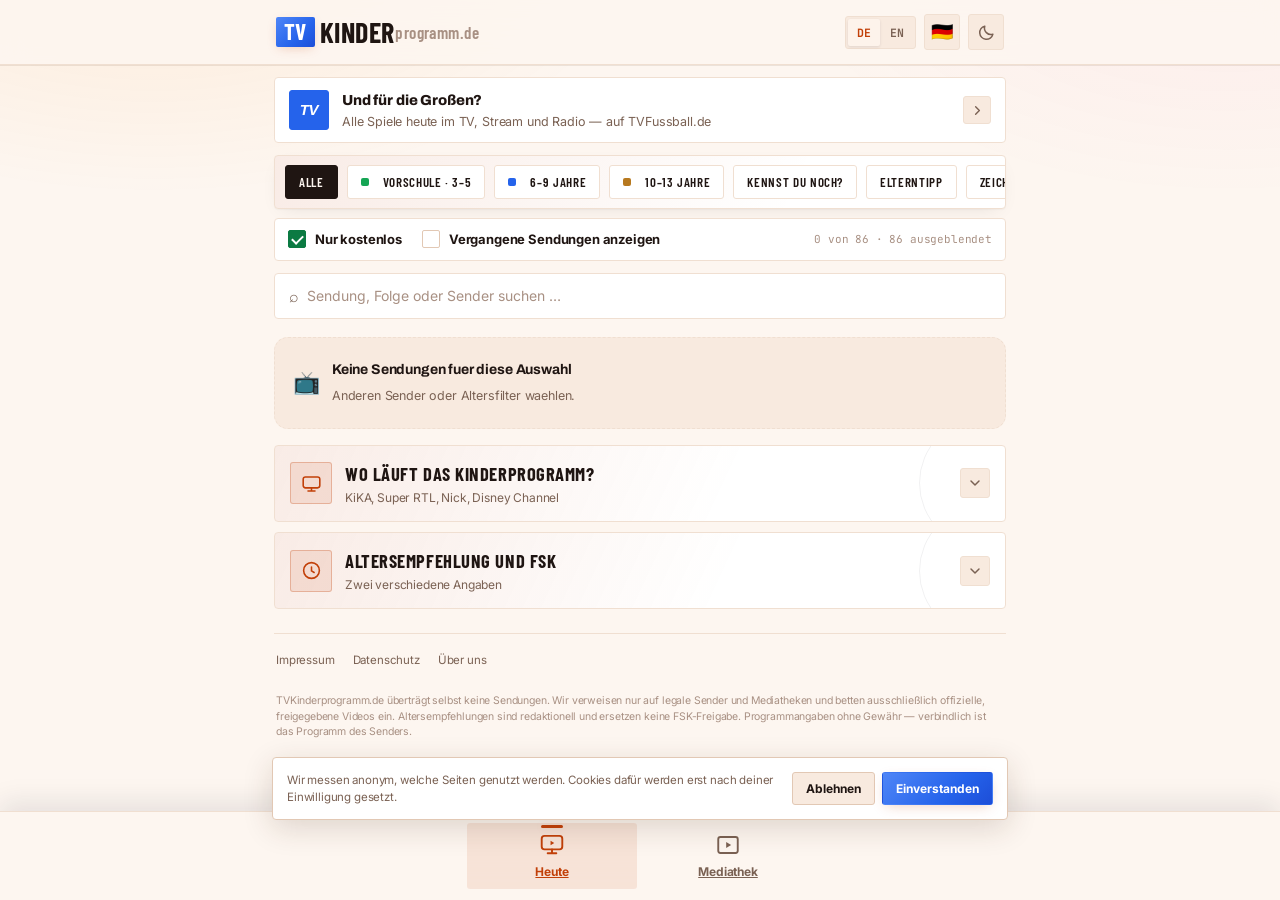
==== commit b3c46664: "Add files via upload" ====
--- a/index-kinder.html
+++ b/index-kinder.html
@@ -1571,6 +1571,7 @@
     border:1px solid rgba(199,155,0,.45); color:#8A6A00; background:rgba(245,197,24,.16); white-space:nowrap}
   .imdb b{font-family:"Archivo",sans-serif; font-weight:900; font-size:9px; letter-spacing:.02em}
   html[data-theme="dark"] .imdb{color:#F5C518; border-color:rgba(245,197,24,.42); background:rgba(245,197,24,.12)}
+  .agebox .votes{color:var(--faint); font-size:12px; font-weight:400}
   .agebox .aval a{color:var(--c1); text-decoration:underline; text-underline-offset:2px}
 
   /* Empfangs-Hinweis in der Senderliste */
@@ -1613,6 +1614,10 @@
   .mmeta{display:flex; align-items:center; gap:8px; flex-wrap:wrap; margin-top:8px}
   .myear{font-family:"JetBrains Mono",monospace; font-size:10.5px; color:var(--muted);
     border:1px solid var(--line2); border-radius:var(--r-tag); padding:2px 6px}
+  .folgen{font-family:"JetBrains Mono",monospace; font-size:10.5px; color:var(--muted)}
+  .pvlink{font-size:11.5px; font-weight:700; color:var(--c1); text-decoration:none;
+    padding:3px 2px; white-space:nowrap}
+  .pvlink:hover{text-decoration:underline; text-underline-offset:2px}
   .pvrow{display:flex; flex-wrap:wrap; gap:6px; margin-top:9px}
 
   /* --- Herkunftsmarken in den Farben der jeweiligen Anbieter ------------ */
@@ -1623,6 +1628,16 @@
   .pv:not(.sure){border-style:dashed}
   html[data-theme="dark"] .pv{background:var(--pv-bgd); border-color:var(--pv-bd); color:var(--pv-txd)}
   html[data-theme="dark"] .pv i{background:var(--pv-txd)}
+  .fchip.pvchip{display:inline-flex; align-items:center; gap:6px;
+    background:var(--pv-bg); border-color:var(--pv-bd); color:var(--pv-tx)}
+  .fchip.pvchip i{width:8px; height:8px; border-radius:1px; background:var(--pv); flex:0 0 auto}
+  .fchip.pvchip[aria-pressed="true"]{background:var(--pv); border-color:var(--pv); color:#fff}
+  .fchip.pvchip[aria-pressed="true"] i{background:#fff}
+  html[data-theme="dark"] .fchip.pvchip{background:var(--pv-bgd); color:var(--pv-txd)}
+  html[data-theme="dark"] .fchip.pvchip i{background:var(--pv-txd)}
+  html[data-theme="dark"] .fchip.pvchip[aria-pressed="true"]{background:var(--pv-txd); color:#17100E}
+  html[data-theme="dark"] .fchip.pvchip[aria-pressed="true"] i{background:#17100E}
+  #medProv{padding-top:0}
   .pvlegend{display:flex; gap:14px; flex-wrap:wrap; align-items:center;
     font-size:11.5px; color:var(--faint); margin:2px 2px 10px}
   .pvlegend b{font-weight:700; color:var(--muted)}
@@ -1643,6 +1658,64 @@
   .sel select:focus-visible{outline:2px solid var(--green); outline-offset:2px}
   @media (max-width:420px){ .sel{font-size:12.5px} .sel select{padding:5px 24px 5px 8px} }
 
+  /* --- Anbieter als Checkbox-Raster, zwei pro Reihe -------------------- */
+  .provgrid{display:grid; grid-template-columns:1fr 1fr; gap:6px 10px; margin:9px 0 4px;
+    padding:11px 13px; border:1px solid var(--line); border-radius:var(--r); background:var(--surface)}
+  .pvopt{display:flex; align-items:center; gap:8px; min-width:0; cursor:pointer;
+    font-size:12.5px; font-weight:700; color:var(--pv-tx); user-select:none}
+  html[data-theme="dark"] .pvopt{color:var(--pv-txd)}
+  .pvopt input{appearance:none; -webkit-appearance:none; margin:0; flex:0 0 auto;
+    width:17px; height:17px; border:1.5px solid var(--line2); border-radius:var(--r-tag);
+    background:var(--surface); display:grid; place-items:center; cursor:pointer;
+    transition:background .12s, border-color .12s}
+  .pvopt input:checked{background:var(--pv); border-color:var(--pv)}
+  .pvopt input:checked::after{content:""; width:9px; height:5px; margin-top:-2px;
+    border-left:2px solid #fff; border-bottom:2px solid #fff; transform:rotate(-45deg)}
+  .pvopt input:focus-visible{outline:2px solid var(--green); outline-offset:2px}
+  .pvopt i{width:8px; height:8px; border-radius:1px; background:var(--pv); flex:0 0 auto}
+  .pvopt span{min-width:0; overflow:hidden; text-overflow:ellipsis; white-space:nowrap}
+  .pvopt.aus{color:var(--faint); cursor:not-allowed}
+  .pvopt.aus i{background:var(--line2)}
+  .pvopt.aus input{cursor:not-allowed; background:var(--bg2); border-color:var(--line)}
+  html[data-theme="dark"] .pvopt.aus{color:var(--faint)}
+  .provnote{font-size:11.5px; color:var(--faint); line-height:1.5; margin:0 2px 8px}
+  @media (max-width:360px){ .provgrid{grid-template-columns:1fr} }
+
+  /* --- Elterntipps ----------------------------------------------------- */
+  .fchip.tippchip{color:#0B7A42; border-color:rgba(11,122,66,.40); background:rgba(11,122,66,.09)}
+  .fchip.tippchip[aria-pressed="true"]{background:#0B7A42; color:#fff; border-color:#0B7A42}
+  html[data-theme="dark"] .fchip.tippchip{color:#3DD68C; border-color:rgba(61,214,140,.38); background:rgba(61,214,140,.12)}
+  html[data-theme="dark"] .fchip.tippchip[aria-pressed="true"]{background:#3DD68C; color:#0B2A18}
+  .testbanner{border:1px dashed var(--line2); border-radius:var(--r); background:var(--bg2);
+    padding:12px 14px; margin-bottom:9px; font-size:12.5px; color:var(--muted); line-height:1.55}
+  .testbanner b{display:block; font-family:"Archivo",sans-serif; font-size:14px;
+    color:var(--ink); margin-bottom:4px}
+  .tipptext{font-size:13.5px; color:var(--ink); line-height:1.55; margin:9px 0 0}
+  .tipphaken{font-size:12.5px; color:var(--muted); line-height:1.5; margin:7px 0 0}
+  .tipphaken b{color:var(--ink); font-weight:700}
+  .tippvon{font-size:11.5px; color:var(--faint); font-style:italic}
+  .tipprow .mmeta{margin-top:7px}
+
+  /* --- Anmeldung ------------------------------------------------------- */
+  .loginbtn{border:1px solid var(--line2); background:var(--bg2); color:var(--ink);
+    border-radius:var(--r-ctl); padding:6px 12px; font-size:12.5px; font-weight:700}
+  .loginbtn:hover{border-color:var(--green-line); color:var(--green)}
+  .testnote{background:var(--wm-soft); border:1px solid var(--wm-line); border-radius:var(--r-tag);
+    padding:10px 12px; font-size:12.5px; color:var(--wm) !important; line-height:1.5; margin-bottom:14px}
+  .field{display:block; margin-bottom:11px}
+  .field span{display:block; font-size:11.5px; font-weight:700; letter-spacing:.05em;
+    text-transform:uppercase; color:var(--muted); margin-bottom:5px}
+  .field input{width:100%; font:inherit; font-size:14px; color:var(--ink);
+    background:var(--bg2); border:1.5px solid var(--line2); border-radius:var(--r-tag);
+    padding:9px 11px}
+  .field input:focus-visible{outline:2px solid var(--green); outline-offset:1px}
+  .loginrow{display:flex; gap:9px; margin-top:15px}
+  .loginsubmit{flex:1; border:none; background:var(--green); color:var(--on-accent);
+    border-radius:var(--r-ctl); padding:10px 14px; font-size:13px; font-weight:800}
+  .loginreg{flex:1; border:1px solid var(--line); background:var(--bg2); color:var(--faint);
+    border-radius:var(--r-ctl); padding:10px 14px; font-size:13px; font-weight:700; cursor:not-allowed}
+  .reghint{font-size:11.5px; color:var(--faint); margin-top:9px}
+
   /* --- letzte Rundungsreste (steht bewusst am Ende der Kaskade) -------- */
   .logo .tv{border-radius:var(--r-tag)}
   .crosslink .cl-ic,.crosslink .cl-go{border-radius:var(--r-ctl)}
@@ -1657,6 +1730,7 @@
 <script type="application/ld+json">
 {"@context":"https://schema.org","@type":"WebSite","name":"TVKinderprogramm.de","url":"https://tvkinderprogramm.de/","inLanguage":"de-DE"}
 </script>
+<script type="application/ld+json" id="tvkSeoData">{"@context":"https://schema.org","@graph":[{"@type":"BroadcastEvent","name":"Schloss Einstein – Erfurt · Freundschaft ist harte Arbeit","startDate":"2026-07-30T14:35:00+02:00","endDate":"2026-07-30T15:00:00+02:00","isLiveBroadcast":false,"inLanguage":"de","publishedOn":{"@type":"BroadcastService","name":"KiKA"},"workPerformed":{"@type":"TVEpisode","name":"Schloss Einstein","genre":"Jugendserie","typicalAgeRange":"10-13"},"organizer":{"@type":"Organization","name":"TVKinderprogramm.de","url":"https://tvkinderprogramm.de/"}},{"@type":"BroadcastEvent","name":"H2O – Plötzlich Meerjungfrau – Rikko, der Clown","startDate":"2026-07-30T15:00:00+02:00","endDate":"2026-07-30T15:25:00+02:00","isLiveBroadcast":false,"inLanguage":"de","publishedOn":{"@type":"BroadcastService","name":"KiKA"},"workPerformed":{"@type":"TVEpisode","name":"H2O – Plötzlich Meerjungfrau","genre":"Fantasyserie","typicalAgeRange":"10-13"},"organizer":{"@type":"Organization","name":"TVKinderprogramm.de","url":"https://tvkinderprogramm.de/"}},{"@type":"BroadcastEvent","name":"H2O – Plötzlich Meerjungfrau – Blüten an Bord","startDate":"2026-07-30T15:25:00+02:00","endDate":"2026-07-30T15:45:00+02:00","isLiveBroadcast":false,"inLanguage":"de","publishedOn":{"@type":"BroadcastService","name":"KiKA"},"workPerformed":{"@type":"TVEpisode","name":"H2O – Plötzlich Meerjungfrau","genre":"Fantasyserie","typicalAgeRange":"10-13"},"organizer":{"@type":"Organization","name":"TVKinderprogramm.de","url":"https://tvkinderprogramm.de/"}},{"@type":"BroadcastEvent","name":"Mia and Me – Abenteuer in Centopia · Tanzende Lichter","startDate":"2026-07-30T15:45:00+02:00","endDate":"2026-07-30T16:10:00+02:00","isLiveBroadcast":false,"inLanguage":"de","publishedOn":{"@type":"BroadcastService","name":"KiKA"},"workPerformed":{"@type":"TVEpisode","name":"Mia and Me","genre":"Zeichentrick","typicalAgeRange":"6-13"},"organizer":{"@type":"Organization","name":"TVKinderprogramm.de","url":"https://tvkinderprogramm.de/"}},{"@type":"BroadcastEvent","name":"Mia and Me – Abenteuer in Centopia · Verborgene Schätze","startDate":"2026-07-30T16:10:00+02:00","endDate":"2026-07-30T16:30:00+02:00","isLiveBroadcast":false,"inLanguage":"de","publishedOn":{"@type":"BroadcastService","name":"KiKA"},"workPerformed":{"@type":"TVEpisode","name":"Mia and Me","genre":"Zeichentrick","typicalAgeRange":"6-13"},"organizer":{"@type":"Organization","name":"TVKinderprogramm.de","url":"https://tvkinderprogramm.de/"}},{"@type":"BroadcastEvent","name":"Sherlock Yack – Der Zoodetektiv – Wer hat Sherlock umgehauen?","startDate":"2026-07-30T16:30:00+02:00","endDate":"2026-07-30T16:45:00+02:00","isLiveBroadcast":false,"inLanguage":"de","publishedOn":{"@type":"BroadcastService","name":"KiKA"},"workPerformed":{"@type":"TVEpisode","name":"Sherlock Yack – Der Zoodetektiv","genre":"Zeichentrick","typicalAgeRange":"6-13"},"organizer":{"@type":"Organization","name":"TVKinderprogramm.de","url":"https://tvkinderprogramm.de/"}},{"@type":"BroadcastEvent","name":"Sherlock Yack – Der Zoodetektiv – Wer hat beim Tapir eingesackt?","startDate":"2026-07-30T16:45:00+02:00","endDate":"2026-07-30T16:55:00+02:00","isLiveBroadcast":false,"inLanguage":"de","publishedOn":{"@type":"BroadcastService","name":"KiKA"},"workPerformed":{"@type":"TVEpisode","name":"Sherlock Yack – Der Zoodetektiv","genre":"Zeichentrick","typicalAgeRange":"6-13"},"organizer":{"@type":"Organization","name":"TVKinderprogramm.de","url":"https://tvkinderprogramm.de/"}},{"@type":"BroadcastEvent","name":"Garfield – Der neue Autor","startDate":"2026-07-30T16:55:00+02:00","endDate":"2026-07-30T17:10:00+02:00","isLiveBroadcast":false,"inLanguage":"de","publishedOn":{"@type":"BroadcastService","name":"KiKA"},"workPerformed":{"@type":"TVEpisode","name":"Garfield","genre":"Zeichentrick","typicalAgeRange":"6-13"},"organizer":{"@type":"Organization","name":"TVKinderprogramm.de","url":"https://tvkinderprogramm.de/"}},{"@type":"BroadcastEvent","name":"Garfield – Katzenwelten","startDate":"2026-07-30T17:10:00+02:00","endDate":"2026-07-30T17:20:00+02:00","isLiveBroadcast":false,"inLanguage":"de","publishedOn":{"@type":"BroadcastService","name":"KiKA"},"workPerformed":{"@type":"TVEpisode","name":"Garfield","genre":"Zeichentrick","typicalAgeRange":"6-13"},"organizer":{"@type":"Organization","name":"TVKinderprogramm.de","url":"https://tvkinderprogramm.de/"}},{"@type":"BroadcastEvent","name":"Die Schlümpfe – Ein unwiderschlumpfliches Lächeln","startDate":"2026-07-30T17:20:00+02:00","endDate":"2026-07-30T17:35:00+02:00","isLiveBroadcast":false,"inLanguage":"de","publishedOn":{"@type":"BroadcastService","name":"KiKA"},"workPerformed":{"@type":"TVEpisode","name":"Die Schlümpfe","genre":"Zeichentrick","typicalAgeRange":"6-13"},"organizer":{"@type":"Organization","name":"TVKinderprogramm.de","url":"https://tvkinderprogramm.de/"}},{"@type":"BroadcastEvent","name":"Die Schlümpfe – Das Fliegerass","startDate":"2026-07-30T17:35:00+02:00","endDate":"2026-07-30T17:45:00+02:00","isLiveBroadcast":false,"inLanguage":"de","publishedOn":{"@type":"BroadcastService","name":"KiKA"},"workPerformed":{"@type":"TVEpisode","name":"Die Schlümpfe","genre":"Zeichentrick","typicalAgeRange":"6-13"},"organizer":{"@type":"Organization","name":"TVKinderprogramm.de","url":"https://tvkinderprogramm.de/"}},{"@type":"BroadcastEvent","name":"Die Schlümpfe – Ein schlumpfiger Kindergarten","startDate":"2026-07-30T17:45:00+02:00","endDate":"2026-07-30T17:55:00+02:00","isLiveBroadcast":false,"inLanguage":"de","publishedOn":{"@type":"BroadcastService","name":"KiKA"},"workPerformed":{"@type":"TVEpisode","name":"Die Schlümpfe","genre":"Zeichentrick","typicalAgeRange":"6-13"},"organizer":{"@type":"Organization","name":"TVKinderprogramm.de","url":"https://tvkinderprogramm.de/"}},{"@type":"BroadcastEvent","name":"Der kleine Nick und die Ferien – Der Papagei","startDate":"2026-07-30T17:55:00+02:00","endDate":"2026-07-30T18:05:00+02:00","isLiveBroadcast":false,"inLanguage":"de","publishedOn":{"@type":"BroadcastService","name":"KiKA"},"workPerformed":{"@type":"TVEpisode","name":"Der kleine Nick und die Ferien","genre":"Zeichentrick","typicalAgeRange":"6-13"},"organizer":{"@type":"Organization","name":"TVKinderprogramm.de","url":"https://tvkinderprogramm.de/"}},{"@type":"BroadcastEvent","name":"Der kleine Nick und die Ferien – Otto hat Schluckauf","startDate":"2026-07-30T18:05:00+02:00","endDate":"2026-07-30T18:15:00+02:00","isLiveBroadcast":false,"inLanguage":"de","publishedOn":{"@type":"BroadcastService","name":"KiKA"},"workPerformed":{"@type":"TVEpisode","name":"Der kleine Nick und die Ferien","genre":"Zeichentrick","typicalAgeRange":"6-13"},"organizer":{"@type":"Organization","name":"TVKinderprogramm.de","url":"https://tvkinderprogramm.de/"}},{"@type":"BroadcastEvent","name":"Feuerwehrmann Sam – Panik beim Picknick","startDate":"2026-07-30T18:15:00+02:00","endDate":"2026-07-30T18:25:00+02:00","isLiveBroadcast":false,"inLanguage":"de","publishedOn":{"@type":"BroadcastService","name":"KiKA"},"workPerformed":{"@type":"TVEpisode","name":"Feuerwehrmann Sam","genre":"Zeichentrick","typicalAgeRange":"3-13"},"organizer":{"@type":"Organization","name":"TVKinderprogramm.de","url":"https://tvkinderprogramm.de/"}},{"@type":"BroadcastEvent","name":"Feuerwehrmann Sam – Die gruselige Kutschfahrt","startDate":"2026-07-30T18:25:00+02:00","endDate":"2026-07-30T18:35:00+02:00","isLiveBroadcast":false,"inLanguage":"de","publishedOn":{"@type":"BroadcastService","name":"KiKA"},"workPerformed":{"@type":"TVEpisode","name":"Feuerwehrmann Sam","genre":"Zeichentrick","typicalAgeRange":"3-13"},"organizer":{"@type":"Organization","name":"TVKinderprogramm.de","url":"https://tvkinderprogramm.de/"}},{"@type":"BroadcastEvent","name":"Zacki und die Zoobande – Das Geburtstagslied","startDate":"2026-07-30T18:35:00+02:00","endDate":"2026-07-30T18:47:00+02:00","isLiveBroadcast":false,"inLanguage":"de","publishedOn":{"@type":"BroadcastService","name":"KiKA"},"workPerformed":{"@type":"TVEpisode","name":"Zacki und die Zoobande","genre":"Zeichentrick","typicalAgeRange":"3-13"},"organizer":{"@type":"Organization","name":"TVKinderprogramm.de","url":"https://tvkinderprogramm.de/"}},{"@type":"BroadcastEvent","name":"Baumhaus – An Geburtstage denken mit dem Wochenplan","startDate":"2026-07-30T18:47:00+02:00","endDate":"2026-07-30T18:50:00+02:00","isLiveBroadcast":false,"inLanguage":"de","publishedOn":{"@type":"BroadcastService","name":"KiKA"},"workPerformed":{"@type":"TVEpisode","name":"Baumhaus","genre":"Vorlesen","typicalAgeRange":"3-13"},"organizer":{"@type":"Organization","name":"TVKinderprogramm.de","url":"https://tvkinderprogramm.de/"}},{"@type":"BroadcastEvent","name":"Unser Sandmännchen – Dr. Brumm backt Pfannkuchen","startDate":"2026-07-30T18:50:00+02:00","endDate":"2026-07-30T19:00:00+02:00","isLiveBroadcast":false,"inLanguage":"de","publishedOn":{"@type":"BroadcastService","name":"KiKA"},"workPerformed":{"@type":"TVEpisode","name":"Unser Sandmännchen","genre":"Vorlesen","typicalAgeRange":"3-13"},"organizer":{"@type":"Organization","name":"TVKinderprogramm.de","url":"https://tvkinderprogramm.de/"}},{"@type":"BroadcastEvent","name":"Arthur und die Freunde der Tafelrunde – Das Fest der Kobolde","startDate":"2026-07-30T19:00:00+02:00","endDate":"2026-07-30T19:15:00+02:00","isLiveBroadcast":false,"inLanguage":"de","publishedOn":{"@type":"BroadcastService","name":"KiKA"},"workPerformed":{"@type":"TVEpisode","name":"Arthur und die Freunde der Tafelrunde","genre":"Zeichentrick","typicalAgeRange":"6-13"},"organizer":{"@type":"Organization","name":"TVKinderprogramm.de","url":"https://tvkinderprogramm.de/"}},{"@type":"BroadcastEvent","name":"Arthur und die Freunde der Tafelrunde – Der Brunnen von Barenton","startDate":"2026-07-30T19:15:00+02:00","endDate":"2026-07-30T19:25:00+02:00","isLiveBroadcast":false,"inLanguage":"de","publishedOn":{"@type":"BroadcastService","name":"KiKA"},"workPerformed":{"@type":"TVEpisode","name":"Arthur und die Freunde der Tafelrunde","genre":"Zeichentrick","typicalAgeRange":"6-13"},"organizer":{"@type":"Organization","name":"TVKinderprogramm.de","url":"https://tvkinderprogramm.de/"}},{"@type":"BroadcastEvent","name":"Löwenzahn – Physik – Ein Spielplatz für Bärstadt","startDate":"2026-07-30T19:25:00+02:00","endDate":"2026-07-30T19:50:00+02:00","isLiveBroadcast":false,"inLanguage":"de","publishedOn":{"@type":"BroadcastService","name":"KiKA"},"workPerformed":{"@type":"TVEpisode","name":"Löwenzahn","genre":"Wissen","typicalAgeRange":"6-13"},"organizer":{"@type":"Organization","name":"TVKinderprogramm.de","url":"https://tvkinderprogramm.de/"}},{"@type":"BroadcastEvent","name":"logo! – Kindernachrichten","startDate":"2026-07-30T19:50:00+02:00","endDate":"2026-07-30T20:00:00+02:00","isLiveBroadcast":false,"inLanguage":"de","publishedOn":{"@type":"BroadcastService","name":"KiKA"},"workPerformed":{"@type":"TVEpisode","name":"logo!","genre":"Wissen","typicalAgeRange":"8-13"},"organizer":{"@type":"Organization","name":"TVKinderprogramm.de","url":"https://tvkinderprogramm.de/"}},{"@type":"BroadcastEvent","name":"KiKA LIVE – Kochen ohne Plan / Teil 2","startDate":"2026-07-30T20:00:00+02:00","endDate":"2026-07-30T20:10:00+02:00","isLiveBroadcast":false,"inLanguage":"de","publishedOn":{"@type":"BroadcastService","name":"KiKA"},"workPerformed":{"@type":"TVEpisode","name":"KiKA LIVE","genre":"Musik & Tanz","typicalAgeRange":"10-13"},"organizer":{"@type":"Organization","name":"TVKinderprogramm.de","url":"https://tvkinderprogramm.de/"}},{"@type":"BroadcastEvent","name":"Crazy Fun Park – Vergiss mich nicht","startDate":"2026-07-30T20:10:00+02:00","endDate":"2026-07-30T20:35:00+02:00","isLiveBroadcast":false,"inLanguage":"de","publishedOn":{"@type":"BroadcastService","name":"KiKA"},"workPerformed":{"@type":"TVEpisode","name":"Crazy Fun Park","genre":"Jugendserie","typicalAgeRange":"12-13"},"organizer":{"@type":"Organization","name":"TVKinderprogramm.de","url":"https://tvkinderprogramm.de/"}},{"@type":"BroadcastEvent","name":"Die Regeln von Floor – Pool","startDate":"2026-07-30T20:35:00+02:00","endDate":"2026-07-30T20:45:00+02:00","isLiveBroadcast":false,"inLanguage":"de","publishedOn":{"@type":"BroadcastService","name":"KiKA"},"workPerformed":{"@type":"TVEpisode","name":"Die Regeln von Floor","genre":"Serie","typicalAgeRange":"10-13"},"organizer":{"@type":"Organization","name":"TVKinderprogramm.de","url":"https://tvkinderprogramm.de/"}},{"@type":"BroadcastEvent","name":"Die Regeln von Floor – Gras","startDate":"2026-07-30T20:45:00+02:00","endDate":"2026-07-30T20:55:00+02:00","isLiveBroadcast":false,"inLanguage":"de","publishedOn":{"@type":"BroadcastService","name":"KiKA"},"workPerformed":{"@type":"TVEpisode","name":"Die Regeln von Floor","genre":"Serie","typicalAgeRange":"10-13"},"organizer":{"@type":"Organization","name":"TVKinderprogramm.de","url":"https://tvkinderprogramm.de/"}},{"@type":"BroadcastEvent","name":"Die Regeln von Floor – Papagei","startDate":"2026-07-30T20:55:00+02:00","endDate":"2026-07-30T21:00:00+02:00","isLiveBroadcast":false,"inLanguage":"de","publishedOn":{"@type":"BroadcastService","name":"KiKA"},"workPerformed":{"@type":"TVEpisode","name":"Die Regeln von Floor","genre":"Serie","typicalAgeRange":"10-13"},"organizer":{"@type":"Organization","name":"TVKinderprogramm.de","url":"https://tvkinderprogramm.de/"}},{"@type":"BroadcastEvent","name":"Voll zu spät! – Der Kampf der Götter","startDate":"2026-07-30T14:30:00+02:00","endDate":"2026-07-30T14:50:00+02:00","isLiveBroadcast":false,"inLanguage":"de","publishedOn":{"@type":"BroadcastService","name":"Toggo plus"},"workPerformed":{"@type":"TVEpisode","name":"Voll zu spät!","genre":"Zeichentrick","typicalAgeRange":"6-13"},"organizer":{"@type":"Organization","name":"TVKinderprogramm.de","url":"https://tvkinderprogramm.de/"}},{"@type":"BroadcastEvent","name":"Ninjago – Aufstieg der Drachen – Zane und die Kapsel","startDate":"2026-07-30T14:50:00+02:00","endDate":"2026-07-30T15:15:00+02:00","isLiveBroadcast":false,"inLanguage":"de","publishedOn":{"@type":"BroadcastService","name":"Toggo plus"},"workPerformed":{"@type":"TVEpisode","name":"Ninjago – Aufstieg der Drachen","genre":"Anime","typicalAgeRange":"8-13"},"organizer":{"@type":"Organization","name":"TVKinderprogramm.de","url":"https://tvkinderprogramm.de/"}},{"@type":"BroadcastEvent","name":"ALVINNN!!! und die Chipmunks – Endlich frei","startDate":"2026-07-30T15:15:00+02:00","endDate":"2026-07-30T15:25:00+02:00","isLiveBroadcast":false,"inLanguage":"de","publishedOn":{"@type":"BroadcastService","name":"Toggo plus"},"workPerformed":{"@type":"TVEpisode","name":"ALVINNN!!! und die Chipmunks","genre":"Zeichentrick","typicalAgeRange":"6-13"},"organizer":{"@type":"Organization","name":"TVKinderprogramm.de","url":"https://tvkinderprogramm.de/"}},{"@type":"BroadcastEvent","name":"ALVINNN!!! und die Chipmunks – Gegensätze ziehen sich an","startDate":"2026-07-30T15:25:00+02:00","endDate":"2026-07-30T15:36:00+02:00","isLiveBroadcast":false,"inLanguage":"de","publishedOn":{"@type":"BroadcastService","name":"Toggo plus"},"workPerformed":{"@type":"TVEpisode","name":"ALVINNN!!! und die Chipmunks","genre":"Zeichentrick","typicalAgeRange":"6-13"},"organizer":{"@type":"Organization","name":"TVKinderprogramm.de","url":"https://tvkinderprogramm.de/"}},{"@type":"BroadcastEvent","name":"ALVINNN!!! und die Chipmunks – Das verlassene Haus","startDate":"2026-07-30T15:36:00+02:00","endDate":"2026-07-30T15:45:00+02:00","isLiveBroadcast":false,"inLanguage":"de","publishedOn":{"@type":"BroadcastService","name":"Toggo plus"},"workPerformed":{"@type":"TVEpisode","name":"ALVINNN!!! und die Chipmunks","genre":"Zeichentrick","typicalAgeRange":"6-13"},"organizer":{"@type":"Organization","name":"TVKinderprogramm.de","url":"https://tvkinderprogramm.de/"}},{"@type":"BroadcastEvent","name":"Jade Armor – Die Sache mit dem Knöchel","startDate":"2026-07-30T15:45:00+02:00","endDate":"2026-07-30T16:10:00+02:00","isLiveBroadcast":false,"inLanguage":"de","publishedOn":{"@type":"BroadcastService","name":"Toggo plus"},"workPerformed":{"@type":"TVEpisode","name":"Jade Armor","genre":"Anime","typicalAgeRange":"8-13"},"organizer":{"@type":"Organization","name":"TVKinderprogramm.de","url":"https://tvkinderprogramm.de/"}},{"@type":"BroadcastEvent","name":"Die Nektons – Abenteurer der Tiefe – Meerjungfrauen","startDate":"2026-07-30T16:10:00+02:00","endDate":"2026-07-30T16:40:00+02:00","isLiveBroadcast":false,"inLanguage":"de","publishedOn":{"@type":"BroadcastService","name":"Toggo plus"},"workPerformed":{"@type":"TVEpisode","name":"Die Nektons – Abenteurer der Tiefe","genre":"Zeichentrick","typicalAgeRange":"6-13"},"organizer":{"@type":"Organization","name":"TVKinderprogramm.de","url":"https://tvkinderprogramm.de/"}},{"@type":"BroadcastEvent","name":"Willkommen bei den echten Louds – Schöne Überraschung","startDate":"2026-07-30T16:40:00+02:00","endDate":"2026-07-30T17:10:00+02:00","isLiveBroadcast":false,"inLanguage":"de","publishedOn":{"@type":"BroadcastService","name":"Toggo plus"},"workPerformed":{"@type":"TVEpisode","name":"Willkommen bei den echten Louds","genre":"Serie","typicalAgeRange":"8-13"},"organizer":{"@type":"Organization","name":"TVKinderprogramm.de","url":"https://tvkinderprogramm.de/"}},{"@type":"BroadcastEvent","name":"Pokémon Horizonte: Die Serie – Der Plan, Rayquaza zu fangen!","startDate":"2026-07-30T17:10:00+02:00","endDate":"2026-07-30T17:35:00+02:00","isLiveBroadcast":false,"inLanguage":"de","publishedOn":{"@type":"BroadcastService","name":"Toggo plus"},"workPerformed":{"@type":"TVEpisode","name":"Pokémon Horizonte: Die Serie","genre":"Anime","typicalAgeRange":"6-13"},"organizer":{"@type":"Organization","name":"TVKinderprogramm.de","url":"https://tvkinderprogramm.de/"}},{"@type":"BroadcastEvent","name":"Willkommen bei den Louds – Eiskalte Lernmethoden","startDate":"2026-07-30T17:35:00+02:00","endDate":"2026-07-30T17:45:00+02:00","isLiveBroadcast":false,"inLanguage":"de","publishedOn":{"@type":"BroadcastService","name":"Toggo plus"},"workPerformed":{"@type":"TVEpisode","name":"Willkommen bei den Louds","genre":"Zeichentrick","typicalAgeRange":"6-13"},"organizer":{"@type":"Organization","name":"TVKinderprogramm.de","url":"https://tvkinderprogramm.de/"}},{"@type":"BroadcastEvent","name":"Willkommen bei den Louds – Gefährlicher Ersatz","startDate":"2026-07-30T17:45:00+02:00","endDate":"2026-07-30T17:55:00+02:00","isLiveBroadcast":false,"inLanguage":"de","publishedOn":{"@type":"BroadcastService","name":"Toggo plus"},"workPerformed":{"@type":"TVEpisode","name":"Willkommen bei den Louds","genre":"Zeichentrick","typicalAgeRange":"6-13"},"organizer":{"@type":"Organization","name":"TVKinderprogramm.de","url":"https://tvkinderprogramm.de/"}},{"@type":"BroadcastEvent","name":"Willkommen bei den Louds – Mr. Grouse zieht aus","startDate":"2026-07-30T17:55:00+02:00","endDate":"2026-07-30T18:05:00+02:00","isLiveBroadcast":false,"inLanguage":"de","publishedOn":{"@type":"BroadcastService","name":"Toggo plus"},"workPerformed":{"@type":"TVEpisode","name":"Willkommen bei den Louds","genre":"Zeichentrick","typicalAgeRange":"6-13"},"organizer":{"@type":"Organization","name":"TVKinderprogramm.de","url":"https://tvkinderprogramm.de/"}},{"@type":"BroadcastEvent","name":"Voll zu spät! – Der verliebte Frosch","startDate":"2026-07-30T18:05:00+02:00","endDate":"2026-07-30T18:15:00+02:00","isLiveBroadcast":false,"inLanguage":"de","publishedOn":{"@type":"BroadcastService","name":"Toggo plus"},"workPerformed":{"@type":"TVEpisode","name":"Voll zu spät!","genre":"Zeichentrick","typicalAgeRange":"6-13"},"organizer":{"@type":"Organization","name":"TVKinderprogramm.de","url":"https://tvkinderprogramm.de/"}},{"@type":"BroadcastEvent","name":"Voll zu spät! – Der Junge aus der Zukunft","startDate":"2026-07-30T18:15:00+02:00","endDate":"2026-07-30T18:25:00+02:00","isLiveBroadcast":false,"inLanguage":"de","publishedOn":{"@type":"BroadcastService","name":"Toggo plus"},"workPerformed":{"@type":"TVEpisode","name":"Voll zu spät!","genre":"Zeichentrick","typicalAgeRange":"6-13"},"organizer":{"@type":"Organization","name":"TVKinderprogramm.de","url":"https://tvkinderprogramm.de/"}},{"@type":"BroadcastEvent","name":"Voll zu spät! – Das Müllmonster","startDate":"2026-07-30T18:25:00+02:00","endDate":"2026-07-30T18:45:00+02:00","isLiveBroadcast":false,"inLanguage":"de","publishedOn":{"@type":"BroadcastService","name":"Toggo plus"},"workPerformed":{"@type":"TVEpisode","name":"Voll zu spät!","genre":"Zeichentrick","typicalAgeRange":"6-13"},"organizer":{"@type":"Organization","name":"TVKinderprogramm.de","url":"https://tvkinderprogramm.de/"}},{"@type":"BroadcastEvent","name":"Monster Loving Maniacs – Zeitschleim","startDate":"2026-07-30T18:45:00+02:00","endDate":"2026-07-30T18:55:00+02:00","isLiveBroadcast":false,"inLanguage":"de","publishedOn":{"@type":"BroadcastService","name":"Toggo plus"},"workPerformed":{"@type":"TVEpisode","name":"Monster Loving Maniacs","genre":"Zeichentrick","typicalAgeRange":"6-13"},"organizer":{"@type":"Organization","name":"TVKinderprogramm.de","url":"https://tvkinderprogramm.de/"}},{"@type":"BroadcastEvent","name":"Monster Loving Maniacs – Der Glarbergastling","startDate":"2026-07-30T18:55:00+02:00","endDate":"2026-07-30T19:10:00+02:00","isLiveBroadcast":false,"inLanguage":"de","publishedOn":{"@type":"BroadcastService","name":"Toggo plus"},"workPerformed":{"@type":"TVEpisode","name":"Monster Loving Maniacs","genre":"Zeichentrick","typicalAgeRange":"6-13"},"organizer":{"@type":"Organization","name":"TVKinderprogramm.de","url":"https://tvkinderprogramm.de/"}},{"@type":"BroadcastEvent","name":"ALVINNN!!! und die Chipmunks – Das Schneckenfest","startDate":"2026-07-30T19:10:00+02:00","endDate":"2026-07-30T19:20:00+02:00","isLiveBroadcast":false,"inLanguage":"de","publishedOn":{"@type":"BroadcastService","name":"Toggo plus"},"workPerformed":{"@type":"TVEpisode","name":"ALVINNN!!! und die Chipmunks","genre":"Zeichentrick","typicalAgeRange":"6-13"},"organizer":{"@type":"Organization","name":"TVKinderprogramm.de","url":"https://tvkinderprogramm.de/"}},{"@type":"BroadcastEvent","name":"ALVINNN!!! und die Chipmunks – Die Pizza-Drohne","startDate":"2026-07-30T19:20:00+02:00","endDate":"2026-07-30T19:31:00+02:00","isLiveBroadcast":false,"inLanguage":"de","publishedOn":{"@type":"BroadcastService","name":"Toggo plus"},"workPerformed":{"@type":"TVEpisode","name":"ALVINNN!!! und die Chipmunks","genre":"Zeichentrick","typicalAgeRange":"6-13"},"organizer":{"@type":"Organization","name":"TVKinderprogramm.de","url":"https://tvkinderprogramm.de/"}},{"@type":"BroadcastEvent","name":"ALVINNN!!! und die Chipmunks – Die Rückkehr von Dornbertold","startDate":"2026-07-30T19:31:00+02:00","endDate":"2026-07-30T19:40:00+02:00","isLiveBroadcast":false,"inLanguage":"de","publishedOn":{"@type":"BroadcastService","name":"Toggo plus"},"workPerformed":{"@type":"TVEpisode","name":"ALVINNN!!! und die Chipmunks","genre":"Zeichentrick","typicalAgeRange":"6-13"},"organizer":{"@type":"Organization","name":"TVKinderprogramm.de","url":"https://tvkinderprogramm.de/"}},{"@type":"BroadcastEvent","name":"ALVINNN!!! und die Chipmunks – Die schreienden Raupen","startDate":"2026-07-30T19:40:00+02:00","endDate":"2026-07-30T19:50:00+02:00","isLiveBroadcast":false,"inLanguage":"de","publishedOn":{"@type":"BroadcastService","name":"Toggo plus"},"workPerformed":{"@type":"TVEpisode","name":"ALVINNN!!! und die Chipmunks","genre":"Zeichentrick","typicalAgeRange":"6-13"},"organizer":{"@type":"Organization","name":"TVKinderprogramm.de","url":"https://tvkinderprogramm.de/"}},{"@type":"BroadcastEvent","name":"ALVINNN!!! und die Chipmunks – Die verdeckte Operation","startDate":"2026-07-30T19:50:00+02:00","endDate":"2026-07-30T20:00:00+02:00","isLiveBroadcast":false,"inLanguage":"de","publishedOn":{"@type":"BroadcastService","name":"Toggo plus"},"workPerformed":{"@type":"TVEpisode","name":"ALVINNN!!! und die Chipmunks","genre":"Zeichentrick","typicalAgeRange":"6-13"},"organizer":{"@type":"Organization","name":"TVKinderprogramm.de","url":"https://tvkinderprogramm.de/"}},{"@type":"BroadcastEvent","name":"ALVINNN!!! und die Chipmunks – Der Zeitungsjunge","startDate":"2026-07-30T20:00:00+02:00","endDate":"2026-07-30T20:20:00+02:00","isLiveBroadcast":false,"inLanguage":"de","publishedOn":{"@type":"BroadcastService","name":"Toggo plus"},"workPerformed":{"@type":"TVEpisode","name":"ALVINNN!!! und die Chipmunks","genre":"Zeichentrick","typicalAgeRange":"6-13"},"organizer":{"@type":"Organization","name":"TVKinderprogramm.de","url":"https://tvkinderprogramm.de/"}},{"@type":"BroadcastEvent","name":"Willkommen bei den echten Louds – Epische Reinfälle","startDate":"2026-07-30T20:20:00+02:00","endDate":"2026-07-30T20:45:00+02:00","isLiveBroadcast":false,"inLanguage":"de","publishedOn":{"@type":"BroadcastService","name":"Toggo plus"},"workPerformed":{"@type":"TVEpisode","name":"Willkommen bei den echten Louds","genre":"Serie","typicalAgeRange":"8-13"},"organizer":{"@type":"Organization","name":"TVKinderprogramm.de","url":"https://tvkinderprogramm.de/"}},{"@type":"BroadcastEvent","name":"Woozle Goozle – Holz","startDate":"2026-07-30T20:45:00+02:00","endDate":"2026-07-30T21:15:00+02:00","isLiveBroadcast":false,"inLanguage":"de","publishedOn":{"@type":"BroadcastService","name":"Toggo plus"},"workPerformed":{"@type":"TVEpisode","name":"Woozle Goozle","genre":"Wissen","typicalAgeRange":"6-13"},"organizer":{"@type":"Organization","name":"TVKinderprogramm.de","url":"https://tvkinderprogramm.de/"}},{"@type":"BroadcastEvent","name":"Pokémon – Kampf um Platz acht!","startDate":"2026-07-30T21:15:00+02:00","endDate":"2026-07-30T21:35:00+02:00","isLiveBroadcast":false,"inLanguage":"de","publishedOn":{"@type":"BroadcastService","name":"Toggo plus"},"workPerformed":{"@type":"TVEpisode","name":"Pokémon","genre":"Anime","typicalAgeRange":"6-13"},"organizer":{"@type":"Organization","name":"TVKinderprogramm.de","url":"https://tvkinderprogramm.de/"}},{"@type":"BroadcastEvent","name":"Mr. Magoo – Ritter Magoo / Rockstar aus dem All / Doktor Magoo","startDate":"2026-07-30T21:35:00+02:00","endDate":"2026-07-30T21:45:00+02:00","isLiveBroadcast":false,"inLanguage":"de","publishedOn":{"@type":"BroadcastService","name":"Toggo plus"},"workPerformed":{"@type":"TVEpisode","name":"Mr. Magoo","genre":"Anime","typicalAgeRange":"6-13"},"organizer":{"@type":"Organization","name":"TVKinderprogramm.de","url":"https://tvkinderprogramm.de/"}},{"@type":"BroadcastEvent","name":"Die Chroniken von Narnia – Prinz Kaspian von Narnia","startDate":"2026-07-30T20:15:00+02:00","endDate":"2026-07-30T23:10:00+02:00","isLiveBroadcast":false,"inLanguage":"de","publishedOn":{"@type":"BroadcastService","name":"Disney Channel"},"workPerformed":{"@type":"Movie","name":"Die Chroniken von Narnia","genre":"Film","typicalAgeRange":"10-13"},"organizer":{"@type":"Organization","name":"TVKinderprogramm.de","url":"https://tvkinderprogramm.de/"}},{"@type":"BroadcastEvent","name":"Das doppelte Lottchen – Spielfilm, Deutschland 2017","startDate":"2026-07-31T07:40:00+02:00","endDate":"2026-07-31T09:10:00+02:00","isLiveBroadcast":false,"inLanguage":"de","publishedOn":{"@type":"BroadcastService","name":"WDR"},"workPerformed":{"@type":"Movie","name":"Das doppelte Lottchen","genre":"Film","typicalAgeRange":"6-13"},"organizer":{"@type":"Organization","name":"TVKinderprogramm.de","url":"https://tvkinderprogramm.de/"}},{"@type":"BroadcastEvent","name":"Baymax – Riesiges Robowabohu","startDate":"2026-07-31T18:40:00+02:00","endDate":"2026-07-31T20:15:00+02:00","isLiveBroadcast":false,"inLanguage":"de","publishedOn":{"@type":"BroadcastService","name":"Disney Channel"},"workPerformed":{"@type":"Movie","name":"Baymax","genre":"Film","typicalAgeRange":"8-13"},"organizer":{"@type":"Organization","name":"TVKinderprogramm.de","url":"https://tvkinderprogramm.de/"}},{"@type":"BroadcastEvent","name":"Bolt – Ein Hund für alle Fälle","startDate":"2026-07-31T20:15:00+02:00","endDate":"2026-07-31T22:10:00+02:00","isLiveBroadcast":false,"inLanguage":"de","publishedOn":{"@type":"BroadcastService","name":"Disney Channel"},"workPerformed":{"@type":"Movie","name":"Bolt","genre":"Film","typicalAgeRange":"6-13"},"organizer":{"@type":"Organization","name":"TVKinderprogramm.de","url":"https://tvkinderprogramm.de/"}},{"@type":"BroadcastEvent","name":"Die Chroniken von Narnia – Prinz Kaspian von Narnia (Wiederholung)","startDate":"2026-07-31T22:10:00+02:00","endDate":"2026-08-01T01:10:00+02:00","isLiveBroadcast":false,"inLanguage":"de","publishedOn":{"@type":"BroadcastService","name":"Disney Channel"},"workPerformed":{"@type":"Movie","name":"Die Chroniken von Narnia","genre":"Film","typicalAgeRange":"10-13"},"organizer":{"@type":"Organization","name":"TVKinderprogramm.de","url":"https://tvkinderprogramm.de/"}},{"@type":"BroadcastEvent","name":"Tom Turbo – Das Geheimnis des Pinguins","startDate":"2026-08-01T08:15:00+02:00","endDate":"2026-08-01T08:40:00+02:00","isLiveBroadcast":false,"inLanguage":"de","publishedOn":{"@type":"BroadcastService","name":"ORF 1"},"workPerformed":{"@type":"Movie","name":"Tom Turbo","genre":"Film","typicalAgeRange":"6-13"},"organizer":{"@type":"Organization","name":"TVKinderprogramm.de","url":"https://tvkinderprogramm.de/"}},{"@type":"BroadcastEvent","name":"Bolt – Ein Hund für alle Fälle","startDate":"2026-08-01T08:20:00+02:00","endDate":"2026-08-01T09:45:00+02:00","isLiveBroadcast":false,"inLanguage":"de","publishedOn":{"@type":"BroadcastService","name":"Disney Channel"},"workPerformed":{"@type":"Movie","name":"Bolt","genre":"Film","typicalAgeRange":"6-13"},"organizer":{"@type":"Organization","name":"TVKinderprogramm.de","url":"https://tvkinderprogramm.de/"}},{"@type":"BroadcastEvent","name":"Pippi Langstrumpf – Pippi auf großer Ballonfahrt","startDate":"2026-08-01T09:35:00+02:00","endDate":"2026-08-01T10:00:00+02:00","isLiveBroadcast":false,"inLanguage":"de","publishedOn":{"@type":"BroadcastService","name":"ZDF"},"workPerformed":{"@type":"Movie","name":"Pippi Langstrumpf","genre":"Film","typicalAgeRange":"6-13"},"organizer":{"@type":"Organization","name":"TVKinderprogramm.de","url":"https://tvkinderprogramm.de/"}},{"@type":"BroadcastEvent","name":"Pippi Langstrumpf – Pippi und die Flaschenpost","startDate":"2026-08-01T10:00:00+02:00","endDate":"2026-08-01T10:25:00+02:00","isLiveBroadcast":false,"inLanguage":"de","publishedOn":{"@type":"BroadcastService","name":"ZDF"},"workPerformed":{"@type":"Movie","name":"Pippi Langstrumpf","genre":"Film","typicalAgeRange":"6-13"},"organizer":{"@type":"Organization","name":"TVKinderprogramm.de","url":"https://tvkinderprogramm.de/"}},{"@type":"BroadcastEvent","name":"Hans im Glück – Spielfilm, Deutschland 1998","startDate":"2026-08-01T10:25:00+02:00","endDate":"2026-08-01T11:35:00+02:00","isLiveBroadcast":false,"inLanguage":"de","publishedOn":{"@type":"BroadcastService","name":"RBB"},"workPerformed":{"@type":"Movie","name":"Hans im Glück","genre":"Film","typicalAgeRange":"6-13"},"organizer":{"@type":"Organization","name":"TVKinderprogramm.de","url":"https://tvkinderprogramm.de/"}},{"@type":"BroadcastEvent","name":"Findet Dorie","startDate":"2026-08-01T18:45:00+02:00","endDate":"2026-08-01T20:15:00+02:00","isLiveBroadcast":false,"inLanguage":"de","publishedOn":{"@type":"BroadcastService","name":"Disney Channel"},"workPerformed":{"@type":"Movie","name":"Findet Dorie","genre":"Film","typicalAgeRange":"6-13"},"organizer":{"@type":"Organization","name":"TVKinderprogramm.de","url":"https://tvkinderprogramm.de/"}},{"@type":"BroadcastEvent","name":"Minions","startDate":"2026-08-01T20:15:00+02:00","endDate":"2026-08-01T22:00:00+02:00","isLiveBroadcast":false,"inLanguage":"de","publishedOn":{"@type":"BroadcastService","name":"VOX"},"workPerformed":{"@type":"Movie","name":"Minions","genre":"Film","typicalAgeRange":"6-13"},"organizer":{"@type":"Organization","name":"TVKinderprogramm.de","url":"https://tvkinderprogramm.de/"}},{"@type":"BroadcastEvent","name":"Charlie & Louise","startDate":"2026-08-01T20:15:00+02:00","endDate":"2026-08-01T22:10:00+02:00","isLiveBroadcast":false,"inLanguage":"de","publishedOn":{"@type":"BroadcastService","name":"S-RTL"},"workPerformed":{"@type":"Movie","name":"Charlie & Louise","genre":"Film","typicalAgeRange":"8-13"},"organizer":{"@type":"Organization","name":"TVKinderprogramm.de","url":"https://tvkinderprogramm.de/"}},{"@type":"BroadcastEvent","name":"Arielle, die Meerjungfrau","startDate":"2026-08-01T20:15:00+02:00","endDate":"2026-08-01T21:55:00+02:00","isLiveBroadcast":false,"inLanguage":"de","publishedOn":{"@type":"BroadcastService","name":"Disney Channel"},"workPerformed":{"@type":"Movie","name":"Arielle, die Meerjungfrau","genre":"Film","typicalAgeRange":"6-13"},"organizer":{"@type":"Organization","name":"TVKinderprogramm.de","url":"https://tvkinderprogramm.de/"}},{"@type":"BroadcastEvent","name":"Pünktchen und Anton","startDate":"2026-08-01T22:10:00+02:00","endDate":"2026-08-02T00:20:00+02:00","isLiveBroadcast":false,"inLanguage":"de","publishedOn":{"@type":"BroadcastService","name":"S-RTL"},"workPerformed":{"@type":"Movie","name":"Pünktchen und Anton","genre":"Film","typicalAgeRange":"8-13"},"organizer":{"@type":"Organization","name":"TVKinderprogramm.de","url":"https://tvkinderprogramm.de/"}},{"@type":"BroadcastEvent","name":"Der Schuh des Manitu – Extra Large","startDate":"2026-08-01T22:35:00+02:00","endDate":"2026-08-02T00:25:00+02:00","isLiveBroadcast":false,"inLanguage":"de","publishedOn":{"@type":"BroadcastService","name":"SAT.1"},"workPerformed":{"@type":"Movie","name":"Der Schuh des Manitu","genre":"Film","typicalAgeRange":"12-13"},"organizer":{"@type":"Organization","name":"TVKinderprogramm.de","url":"https://tvkinderprogramm.de/"}},{"@type":"BroadcastEvent","name":"Mary Poppins' Rückkehr","startDate":"2026-08-02T04:00:00+02:00","endDate":"2026-08-02T06:00:00+02:00","isLiveBroadcast":false,"inLanguage":"de","publishedOn":{"@type":"BroadcastService","name":"ORF 1"},"workPerformed":{"@type":"Movie","name":"Mary Poppins' Rückkehr","genre":"Film","typicalAgeRange":"6-13"},"organizer":{"@type":"Organization","name":"TVKinderprogramm.de","url":"https://tvkinderprogramm.de/"}},{"@type":"BroadcastEvent","name":"Ostwind (3) – Aufbruch nach Ora","startDate":"2026-08-02T06:30:00+02:00","endDate":"2026-08-02T08:10:00+02:00","isLiveBroadcast":false,"inLanguage":"de","publishedOn":{"@type":"BroadcastService","name":"WDR"},"workPerformed":{"@type":"Movie","name":"Ostwind (3)","genre":"Film","typicalAgeRange":"8-13"},"organizer":{"@type":"Organization","name":"TVKinderprogramm.de","url":"https://tvkinderprogramm.de/"}},{"@type":"BroadcastEvent","name":"Arielle, die Meerjungfrau","startDate":"2026-08-02T08:35:00+02:00","endDate":"2026-08-02T09:55:00+02:00","isLiveBroadcast":false,"inLanguage":"de","publishedOn":{"@type":"BroadcastService","name":"Disney Channel"},"workPerformed":{"@type":"Movie","name":"Arielle, die Meerjungfrau","genre":"Film","typicalAgeRange":"6-13"},"organizer":{"@type":"Organization","name":"TVKinderprogramm.de","url":"https://tvkinderprogramm.de/"}},{"@type":"BroadcastEvent","name":"Das Märchen von der silbernen Brücke – Spielfilm, Deutschland 2024","startDate":"2026-08-02T09:00:00+02:00","endDate":"2026-08-02T10:00:00+02:00","isLiveBroadcast":false,"inLanguage":"de","publishedOn":{"@type":"BroadcastService","name":"BR"},"workPerformed":{"@type":"Movie","name":"Das Märchen von der silbernen Brücke","genre":"Film","typicalAgeRange":"6-13"},"organizer":{"@type":"Organization","name":"TVKinderprogramm.de","url":"https://tvkinderprogramm.de/"}},{"@type":"BroadcastEvent","name":"Himmel und Huhn","startDate":"2026-08-02T09:55:00+02:00","endDate":"2026-08-02T11:10:00+02:00","isLiveBroadcast":false,"inLanguage":"de","publishedOn":{"@type":"BroadcastService","name":"Disney Channel"},"workPerformed":{"@type":"Movie","name":"Himmel und Huhn","genre":"Film","typicalAgeRange":"6-13"},"organizer":{"@type":"Organization","name":"TVKinderprogramm.de","url":"https://tvkinderprogramm.de/"}},{"@type":"BroadcastEvent","name":"Angry Birds – Der Film","startDate":"2026-08-02T10:00:00+02:00","endDate":"2026-08-02T11:30:00+02:00","isLiveBroadcast":false,"inLanguage":"de","publishedOn":{"@type":"BroadcastService","name":"ORF 1"},"workPerformed":{"@type":"Movie","name":"Angry Birds – Der Film","genre":"Film","typicalAgeRange":"6-13"},"organizer":{"@type":"Organization","name":"TVKinderprogramm.de","url":"https://tvkinderprogramm.de/"}},{"@type":"BroadcastEvent","name":"Ritter Rost 2 – Das Schrottkomplott","startDate":"2026-08-02T13:00:00+02:00","endDate":"2026-08-02T14:20:00+02:00","isLiveBroadcast":false,"inLanguage":"de","publishedOn":{"@type":"BroadcastService","name":"KiKA"},"workPerformed":{"@type":"Movie","name":"Ritter Rost 2","genre":"Film","typicalAgeRange":"6-13"},"organizer":{"@type":"Organization","name":"TVKinderprogramm.de","url":"https://tvkinderprogramm.de/"}},{"@type":"BroadcastEvent","name":"Minions","startDate":"2026-08-02T15:20:00+02:00","endDate":"2026-08-02T17:00:00+02:00","isLiveBroadcast":false,"inLanguage":"de","publishedOn":{"@type":"BroadcastService","name":"VOX"},"workPerformed":{"@type":"Movie","name":"Minions","genre":"Film","typicalAgeRange":"6-13"},"organizer":{"@type":"Organization","name":"TVKinderprogramm.de","url":"https://tvkinderprogramm.de/"}},{"@type":"BroadcastEvent","name":"Dornröschen – Spielfilm, Deutschland 2009","startDate":"2026-08-02T15:25:00+02:00","endDate":"2026-08-02T16:25:00+02:00","isLiveBroadcast":false,"inLanguage":"de","publishedOn":{"@type":"BroadcastService","name":"MDR"},"workPerformed":{"@type":"Movie","name":"Dornröschen","genre":"Film","typicalAgeRange":"6-13"},"organizer":{"@type":"Organization","name":"TVKinderprogramm.de","url":"https://tvkinderprogramm.de/"}},{"@type":"BroadcastEvent","name":"Heidi – Spielfilm","startDate":"2026-08-02T15:30:00+02:00","endDate":"2026-08-02T17:10:00+02:00","isLiveBroadcast":false,"inLanguage":"de","publishedOn":{"@type":"BroadcastService","name":"3sat"},"workPerformed":{"@type":"Movie","name":"Heidi","genre":"Film","typicalAgeRange":"6-13"},"organizer":{"@type":"Organization","name":"TVKinderprogramm.de","url":"https://tvkinderprogramm.de/"}},{"@type":"BroadcastEvent","name":"Der Zauberlehrling – Spielfilm, Deutschland 2017","startDate":"2026-08-02T16:30:00+02:00","endDate":"2026-08-02T18:00:00+02:00","isLiveBroadcast":false,"inLanguage":"de","publishedOn":{"@type":"BroadcastService","name":"MDR"},"workPerformed":{"@type":"Movie","name":"Der Zauberlehrling","genre":"Film","typicalAgeRange":"8-13"},"organizer":{"@type":"Organization","name":"TVKinderprogramm.de","url":"https://tvkinderprogramm.de/"}},{"@type":"BroadcastEvent","name":"Bolt – Ein Hund für alle Fälle","startDate":"2026-08-02T18:35:00+02:00","endDate":"2026-08-02T20:15:00+02:00","isLiveBroadcast":false,"inLanguage":"de","publishedOn":{"@type":"BroadcastService","name":"Disney Channel"},"workPerformed":{"@type":"Movie","name":"Bolt","genre":"Film","typicalAgeRange":"6-13"},"organizer":{"@type":"Organization","name":"TVKinderprogramm.de","url":"https://tvkinderprogramm.de/"}},{"@type":"BroadcastEvent","name":"Der König der Löwen 2 – Simbas Königreich","startDate":"2026-08-02T20:15:00+02:00","endDate":"2026-08-02T21:55:00+02:00","isLiveBroadcast":false,"inLanguage":"de","publishedOn":{"@type":"BroadcastService","name":"Disney Channel"},"workPerformed":{"@type":"Movie","name":"Der König der Löwen 2","genre":"Film","typicalAgeRange":"6-13"},"organizer":{"@type":"Organization","name":"TVKinderprogramm.de","url":"https://tvkinderprogramm.de/"}},{"@type":"BroadcastEvent","name":"Jim Knopf und Lukas der Lokomotivführer","startDate":"2026-08-05T20:15:00+02:00","endDate":"2026-08-05T22:30:00+02:00","isLiveBroadcast":false,"inLanguage":"de","publishedOn":{"@type":"BroadcastService","name":"Kabel Eins"},"workPerformed":{"@type":"Movie","name":"Jim Knopf und Lukas der Lokomotivführer","genre":"Film","typicalAgeRange":"6-13"},"organizer":{"@type":"Organization","name":"TVKinderprogramm.de","url":"https://tvkinderprogramm.de/"}},{"@type":"BroadcastEvent","name":"Jim Knopf und Lukas der Lokomotivführer","startDate":"2026-08-06T01:00:00+02:00","endDate":"2026-08-06T02:45:00+02:00","isLiveBroadcast":false,"inLanguage":"de","publishedOn":{"@type":"BroadcastService","name":"Kabel Eins"},"workPerformed":{"@type":"Movie","name":"Jim Knopf und Lukas der Lokomotivführer","genre":"Film","typicalAgeRange":"6-13"},"organizer":{"@type":"Organization","name":"TVKinderprogramm.de","url":"https://tvkinderprogramm.de/"}}]}</script>
 </head>
 <body data-page="live">
 
@@ -1718,8 +1792,28 @@
     <a href="#" data-legal="imprint">Impressum</a>
     <a href="#" data-legal="privacy">Datenschutz</a>
     <a href="#" data-legal="about">Über uns</a>
+    <span class="lnote" id="attrib"></span>
     <span class="lnote">TVKinderprogramm.de überträgt selbst keine Sendungen. Wir verweisen nur auf legale Sender und Mediatheken und betten ausschließlich offizielle, freigegebene Videos ein. Altersempfehlungen sind redaktionell und ersetzen keine FSK-Freigabe. Programmangaben ohne Gewähr — verbindlich ist das Programm des Senders.</span>
   </footer>
+
+  <div class="legal-ov" id="loginOv" aria-hidden="true">
+    <div class="legal-card" role="dialog" aria-modal="true" aria-labelledby="loginTitle">
+      <div class="legal-head"><h3 id="loginTitle">Anmelden</h3><button class="legal-x" id="loginClose" aria-label="Schließen">✕</button></div>
+      <div class="legal-body">
+        <p class="testnote">Die Nutzerverwaltung befindet sich in der Testphase. Anmelden können sich
+           derzeit nur Konten, die wir manuell angelegt haben.</p>
+        <label class="field"><span>Benutzername</span>
+          <input type="text" id="loginUser" autocomplete="username" placeholder="benutzername"></label>
+        <label class="field"><span>Passwort</span>
+          <input type="password" id="loginPass" autocomplete="current-password" placeholder="••••••••"></label>
+        <div class="loginrow">
+          <button class="loginsubmit" id="loginGo">Anmelden</button>
+          <button class="loginreg" disabled title="Während der Testphase nicht möglich">Registrieren</button>
+        </div>
+        <p class="reghint">Registrierung ist während der Testphase deaktiviert.</p>
+      </div>
+    </div>
+  </div>
 
   <div class="legal-ov" id="legalOv" aria-hidden="true">
     <div class="legal-card" role="dialog" aria-modal="true" aria-labelledby="legalTitle">
@@ -1750,92 +1844,92 @@
 
 <script>
 const SHOWS = [
-  {day:"Donnerstag, 30.07.2026",time:"14:30",dur:"20 Min",title:"Voll zu spät!",sub:"Der Kampf der Götter",age:6,grp:"a6",fsk:null,genre:"Zeichentrick",channel:"Toggo plus",color:"#E30613",est:true,ads:true,ch:[{n:"Toggo plus",free:true,u:"https://www.toggo.de/",note:"SD frei empfangbar. HD über Satellit nur mit HD+, über DVB-T2 nur mit freenet TV. Zeitversetzte Ausgabe von Super RTL."}],imdb:null,year:null,retro:null,score:60,note:"Kurze Schulweg-Geschichten mit Mythologie-Bezug. Tempo hoch, Konflikte harmlos."},
-  {day:"Donnerstag, 30.07.2026",time:"14:35",dur:"25 Min",title:"Schloss Einstein",sub:"Erfurt · Freundschaft ist harte Arbeit",age:10,grp:"a10",fsk:null,genre:"Jugendserie",channel:"KiKA",color:"#7C3AED",est:true,ads:false,ch:[{n:"KiKA",free:true,u:"https://www.kika.de/",note:"Öffentlich-rechtlich. Frei über Kabel, Satellit, DVB-T2 und Mediathek. Einziger Kindersender ohne Werbung."}],imdb:null,year:null,retro:{y:1998,n:"Läuft seit 1998 ununterbrochen. Wer in den Nullerjahren Kind war, kennt mindestens eine Staffel."},score:68,note:"Internatsserie mit Beziehungsthemen und leichten Konflikten. Läuft seit Jahren, Einstieg mitten in der Staffel ist möglich."},
-  {day:"Donnerstag, 30.07.2026",time:"14:50",dur:"25 Min",title:"Ninjago – Aufstieg der Drachen",sub:"Zane und die Kapsel",age:8,grp:"a6",fsk:null,genre:"Anime",channel:"Toggo plus",color:"#0F766E",est:true,ads:true,ch:[{n:"Toggo plus",free:true,u:"https://www.toggo.de/",note:"SD frei empfangbar. HD über Satellit nur mit HD+, über DVB-T2 nur mit freenet TV. Zeitversetzte Ausgabe von Super RTL."}],imdb:null,year:null,retro:null,score:52,note:"Actionlastige Ninja-Serie mit dauerhaften Kampfszenen. Für jüngere Kinder oft zu hektisch."},
-  {day:"Donnerstag, 30.07.2026",time:"15:00",dur:"25 Min",title:"H2O – Plötzlich Meerjungfrau",sub:"Rikko, der Clown",age:10,grp:"a10",fsk:null,genre:"Fantasyserie",channel:"KiKA",color:"#0891B2",est:true,ads:false,ch:[{n:"KiKA",free:true,u:"https://www.kika.de/",note:"Öffentlich-rechtlich. Frei über Kabel, Satellit, DVB-T2 und Mediathek. Einziger Kindersender ohne Werbung."}],imdb:null,year:null,retro:{y:2006,n:"Australische Serie von 2006 — Pflichtprogramm für alle, die um 2010 in der Grundschule waren."},score:62,note:"Ruhige Fantasyserie ohne Schreckmomente. Thema Freundschaft und Geheimnisse."},
-  {day:"Donnerstag, 30.07.2026",time:"15:15",dur:"10 Min",title:"ALVINNN!!! und die Chipmunks",sub:"Endlich frei",age:6,grp:"a6",fsk:null,genre:"Zeichentrick",channel:"Toggo plus",color:"#E30613",est:true,ads:true,ch:[{n:"Toggo plus",free:true,u:"https://www.toggo.de/",note:"SD frei empfangbar. HD über Satellit nur mit HD+, über DVB-T2 nur mit freenet TV. Zeitversetzte Ausgabe von Super RTL."}],imdb:null,year:null,retro:{y:1983,n:"Die Chipmunks gibt es als Zeichentrickserie seit 1983 — die aktuelle Fassung ist eine Neuauflage."},score:57,note:"Slapstick-Folge um Regeln und Freiheit. Kurz, laut, ohne Tiefgang."},
-  {day:"Donnerstag, 30.07.2026",time:"15:25",dur:"20 Min",title:"H2O – Plötzlich Meerjungfrau",sub:"Blüten an Bord",age:10,grp:"a10",fsk:null,genre:"Fantasyserie",channel:"KiKA",color:"#0891B2",est:true,ads:false,ch:[{n:"KiKA",free:true,u:"https://www.kika.de/",note:"Öffentlich-rechtlich. Frei über Kabel, Satellit, DVB-T2 und Mediathek. Einziger Kindersender ohne Werbung."}],imdb:null,year:null,retro:{y:2006,n:"Australische Serie von 2006 — Pflichtprogramm für alle, die um 2010 in der Grundschule waren."},score:62,note:"Eine Figur wird kurzzeitig festgehalten — für sehr sensible Kinder eventuell zu spannend."},
-  {day:"Donnerstag, 30.07.2026",time:"15:25",dur:"11 Min",title:"ALVINNN!!! und die Chipmunks",sub:"Gegensätze ziehen sich an",age:6,grp:"a6",fsk:null,genre:"Zeichentrick",channel:"Toggo plus",color:"#E30613",est:true,ads:true,ch:[{n:"Toggo plus",free:true,u:"https://www.toggo.de/",note:"SD frei empfangbar. HD über Satellit nur mit HD+, über DVB-T2 nur mit freenet TV. Zeitversetzte Ausgabe von Super RTL."}],imdb:null,year:null,retro:{y:1983,n:"Die Chipmunks gibt es als Zeichentrickserie seit 1983 — die aktuelle Fassung ist eine Neuauflage."},score:57,note:"Erfindung geht schief, Brüder bleiben aneinander hängen. Rein komödiantisch."},
-  {day:"Donnerstag, 30.07.2026",time:"15:36",dur:"9 Min",title:"ALVINNN!!! und die Chipmunks",sub:"Das verlassene Haus",age:6,grp:"a6",fsk:null,genre:"Zeichentrick",channel:"Toggo plus",color:"#E30613",est:true,ads:true,ch:[{n:"Toggo plus",free:true,u:"https://www.toggo.de/",note:"SD frei empfangbar. HD über Satellit nur mit HD+, über DVB-T2 nur mit freenet TV. Zeitversetzte Ausgabe von Super RTL."}],imdb:null,year:null,retro:{y:1983,n:"Die Chipmunks gibt es als Zeichentrickserie seit 1983 — die aktuelle Fassung ist eine Neuauflage."},score:50,note:"Alvin erschreckt die anderen in einem verlassenen Haus. Kurze Gruselmomente."},
-  {day:"Donnerstag, 30.07.2026",time:"15:45",dur:"25 Min",title:"Mia and Me",sub:"Abenteuer in Centopia · Tanzende Lichter",age:6,grp:"a6",fsk:null,genre:"Zeichentrick",channel:"KiKA",color:"#E30613",est:true,ads:false,ch:[{n:"KiKA",free:true,u:"https://www.kika.de/",note:"Öffentlich-rechtlich. Frei über Kabel, Satellit, DVB-T2 und Mediathek. Einziger Kindersender ohne Werbung."}],imdb:null,year:null,retro:null,score:74,note:"Freundliche Fantasywelt, klare Gut-Böse-Struktur, keine harten Konflikte."},
-  {day:"Donnerstag, 30.07.2026",time:"15:45",dur:"25 Min",title:"Jade Armor",sub:"Die Sache mit dem Knöchel",age:8,grp:"a6",fsk:null,genre:"Anime",channel:"Toggo plus",color:"#0F766E",est:true,ads:true,ch:[{n:"Toggo plus",free:true,u:"https://www.toggo.de/",note:"SD frei empfangbar. HD über Satellit nur mit HD+, über DVB-T2 nur mit freenet TV. Zeitversetzte Ausgabe von Super RTL."}],imdb:null,year:null,retro:null,score:55,note:"Superheldinnen-Serie im Anime-Stil mit Kampfszenen. Klare Gut-Böse-Struktur."},
-  {day:"Donnerstag, 30.07.2026",time:"16:10",dur:"20 Min",title:"Mia and Me",sub:"Abenteuer in Centopia · Verborgene Schätze",age:6,grp:"a6",fsk:null,genre:"Zeichentrick",channel:"KiKA",color:"#E30613",est:true,ads:false,ch:[{n:"KiKA",free:true,u:"https://www.kika.de/",note:"Öffentlich-rechtlich. Frei über Kabel, Satellit, DVB-T2 und Mediathek. Einziger Kindersender ohne Werbung."}],imdb:null,year:null,retro:null,score:74,note:"Suchgeschichte um ein verschwundenes Tier, löst sich freundlich auf."},
-  {day:"Donnerstag, 30.07.2026",time:"16:10",dur:"30 Min",title:"Die Nektons – Abenteurer der Tiefe",sub:"Meerjungfrauen",age:6,grp:"a6",fsk:null,genre:"Zeichentrick",channel:"Toggo plus",color:"#E30613",est:true,ads:true,ch:[{n:"Toggo plus",free:true,u:"https://www.toggo.de/",note:"SD frei empfangbar. HD über Satellit nur mit HD+, über DVB-T2 nur mit freenet TV. Zeitversetzte Ausgabe von Super RTL."}],imdb:null,year:null,retro:null,score:66,note:"Tiefsee-Abenteuer mit Familienteam. Piraten als Gegner, aber ohne echte Bedrohung."},
-  {day:"Donnerstag, 30.07.2026",time:"16:30",dur:"15 Min",title:"Sherlock Yack – Der Zoodetektiv",sub:"Wer hat Sherlock umgehauen?",age:6,grp:"a6",fsk:null,genre:"Zeichentrick",channel:"KiKA",color:"#E30613",est:true,ads:false,ch:[{n:"KiKA",free:true,u:"https://www.kika.de/",note:"Öffentlich-rechtlich. Frei über Kabel, Satellit, DVB-T2 und Mediathek. Einziger Kindersender ohne Werbung."}],imdb:null,year:null,retro:null,score:71,note:"Kurze Rätselgeschichten zum Mitraten. Gut geeignet, um Kinder aktiv einzubinden."},
-  {day:"Donnerstag, 30.07.2026",time:"16:40",dur:"30 Min",title:"Willkommen bei den echten Louds",sub:"Schöne Überraschung",age:8,grp:"a6",fsk:null,genre:"Serie",channel:"Toggo plus",color:"#B7791F",est:true,ads:true,ch:[{n:"Toggo plus",free:true,u:"https://www.toggo.de/",note:"SD frei empfangbar. HD über Satellit nur mit HD+, über DVB-T2 nur mit freenet TV. Zeitversetzte Ausgabe von Super RTL."}],imdb:null,year:null,retro:null,score:58,note:"Realverfilmung der Zeichentrickserie. Thema Doppel-Date, eher für ältere Grundschulkinder."},
-  {day:"Donnerstag, 30.07.2026",time:"16:45",dur:"10 Min",title:"Sherlock Yack – Der Zoodetektiv",sub:"Wer hat beim Tapir eingesackt?",age:6,grp:"a6",fsk:null,genre:"Zeichentrick",channel:"KiKA",color:"#E30613",est:true,ads:false,ch:[{n:"KiKA",free:true,u:"https://www.kika.de/",note:"Öffentlich-rechtlich. Frei über Kabel, Satellit, DVB-T2 und Mediathek. Einziger Kindersender ohne Werbung."}],imdb:null,year:null,retro:null,score:71,note:"Kurzfolge, Rätselstruktur wie zuvor. Auch einzeln verständlich."},
-  {day:"Donnerstag, 30.07.2026",time:"16:55",dur:"15 Min",title:"Garfield",sub:"Der neue Autor",age:6,grp:"a6",fsk:null,genre:"Zeichentrick",channel:"KiKA",color:"#E30613",est:true,ads:false,ch:[{n:"KiKA",free:true,u:"https://www.kika.de/",note:"Öffentlich-rechtlich. Frei über Kabel, Satellit, DVB-T2 und Mediathek. Einziger Kindersender ohne Werbung."}],imdb:null,year:null,retro:{y:1978,n:"Der Comic startete 1978, im deutschen Fernsehen lief der Kater ab den 80ern."},score:58,note:"Slapstick-Humor, hohes Tempo. Wenig Bildungsanteil, dafür kurz."},
-  {day:"Donnerstag, 30.07.2026",time:"17:10",dur:"10 Min",title:"Garfield",sub:"Katzenwelten",age:6,grp:"a6",fsk:null,genre:"Zeichentrick",channel:"KiKA",color:"#E30613",est:true,ads:false,ch:[{n:"KiKA",free:true,u:"https://www.kika.de/",note:"Öffentlich-rechtlich. Frei über Kabel, Satellit, DVB-T2 und Mediathek. Einziger Kindersender ohne Werbung."}],imdb:null,year:null,retro:{y:1978,n:"Der Comic startete 1978, im deutschen Fernsehen lief der Kater ab den 80ern."},score:58,note:"Paralleluniversum-Folge, für jüngere Kinder erzählerisch etwas verschachtelt."},
-  {day:"Donnerstag, 30.07.2026",time:"17:10",dur:"25 Min",title:"Pokémon Horizonte: Die Serie",sub:"Der Plan, Rayquaza zu fangen!",age:6,grp:"a6",fsk:null,genre:"Anime",channel:"Toggo plus",color:"#0F766E",est:true,ads:true,ch:[{n:"Toggo plus",free:true,u:"https://www.toggo.de/",note:"SD frei empfangbar. HD über Satellit nur mit HD+, über DVB-T2 nur mit freenet TV. Zeitversetzte Ausgabe von Super RTL."}],imdb:null,year:null,retro:{y:1999,n:"Aktuelle Staffel der Reihe, die 1999 im deutschen Fernsehen startete."},score:61,note:"Aktuelle Pokémon-Staffel. Kämpfe sind stilisiert und ohne Verletzungen."},
-  {day:"Donnerstag, 30.07.2026",time:"17:20",dur:"15 Min",title:"Die Schlümpfe",sub:"Ein unwiderschlumpfliches Lächeln",age:6,grp:"a6",fsk:null,genre:"Zeichentrick",channel:"KiKA",color:"#E30613",est:true,ads:false,ch:[{n:"KiKA",free:true,u:"https://www.kika.de/",note:"Öffentlich-rechtlich. Frei über Kabel, Satellit, DVB-T2 und Mediathek. Einziger Kindersender ohne Werbung."}],imdb:null,year:null,retro:{y:1981,n:"Die Zeichentrickserie startete 1981, im deutschen Fernsehen lief sie durch die ganzen 80er."},score:66,note:"Klassiker mit ruhigem Erzähltempo. Eine Figur bricht sich ein Bein — wird harmlos aufgelöst."},
-  {day:"Donnerstag, 30.07.2026",time:"17:35",dur:"10 Min",title:"Die Schlümpfe",sub:"Das Fliegerass",age:6,grp:"a6",fsk:null,genre:"Zeichentrick",channel:"KiKA",color:"#E30613",est:true,ads:false,ch:[{n:"KiKA",free:true,u:"https://www.kika.de/",note:"Öffentlich-rechtlich. Frei über Kabel, Satellit, DVB-T2 und Mediathek. Einziger Kindersender ohne Werbung."}],imdb:null,year:null,retro:{y:1981,n:"Die Zeichentrickserie startete 1981, im deutschen Fernsehen lief sie durch die ganzen 80er."},score:66,note:"Flugzeug gerät außer Kontrolle, endet ohne Schaden."},
-  {day:"Donnerstag, 30.07.2026",time:"17:35",dur:"10 Min",title:"Willkommen bei den Louds",sub:"Eiskalte Lernmethoden",age:6,grp:"a6",fsk:null,genre:"Zeichentrick",channel:"Toggo plus",color:"#E30613",est:true,ads:true,ch:[{n:"Toggo plus",free:true,u:"https://www.toggo.de/",note:"SD frei empfangbar. HD über Satellit nur mit HD+, über DVB-T2 nur mit freenet TV. Zeitversetzte Ausgabe von Super RTL."}],imdb:null,year:null,retro:null,score:59,note:"Großfamilien-Comedy, hohes Tempo, viele Figuren gleichzeitig."},
-  {day:"Donnerstag, 30.07.2026",time:"17:45",dur:"10 Min",title:"Die Schlümpfe",sub:"Ein schlumpfiger Kindergarten",age:6,grp:"a6",fsk:null,genre:"Zeichentrick",channel:"KiKA",color:"#E30613",est:true,ads:false,ch:[{n:"KiKA",free:true,u:"https://www.kika.de/",note:"Öffentlich-rechtlich. Frei über Kabel, Satellit, DVB-T2 und Mediathek. Einziger Kindersender ohne Werbung."}],imdb:null,year:null,retro:{y:1981,n:"Die Zeichentrickserie startete 1981, im deutschen Fernsehen lief sie durch die ganzen 80er."},score:66,note:"Verwandlungsgeschichte, komödiantisch und ohne Bedrohung."},
-  {day:"Donnerstag, 30.07.2026",time:"17:45",dur:"10 Min",title:"Willkommen bei den Louds",sub:"Gefährlicher Ersatz",age:6,grp:"a6",fsk:null,genre:"Zeichentrick",channel:"Toggo plus",color:"#E30613",est:true,ads:true,ch:[{n:"Toggo plus",free:true,u:"https://www.toggo.de/",note:"SD frei empfangbar. HD über Satellit nur mit HD+, über DVB-T2 nur mit freenet TV. Zeitversetzte Ausgabe von Super RTL."}],imdb:null,year:null,retro:null,score:59,note:"Band sucht Ersatz nach einer Verletzung. Freundschaftsthema, harmlos."},
+  {day:"Donnerstag, 30.07.2026",time:"14:30",dur:"20 Min",title:"Voll zu spät!",sub:"Der Kampf der Götter",age:6,grp:"a6",fsk:null,genre:"Zeichentrick",channel:"Toggo plus",color:"#E30613",est:true,ads:true,ch:[{n:"Toggo plus",free:true,u:"https://www.toggo.de/",note:"SD frei empfangbar. HD über Satellit nur mit HD+, über DVB-T2 nur mit freenet TV. Zeitversetzte Ausgabe von Super RTL."}],imdb:{r:6.8,id:"tt8610392",v:150},year:null,retro:null,score:60,note:"Kurze Schulweg-Geschichten mit Mythologie-Bezug. Tempo hoch, Konflikte harmlos."},
+  {day:"Donnerstag, 30.07.2026",time:"14:35",dur:"25 Min",title:"Schloss Einstein",sub:"Erfurt · Freundschaft ist harte Arbeit",age:10,grp:"a10",fsk:null,genre:"Jugendserie",channel:"KiKA",color:"#7C3AED",est:true,ads:false,ch:[{n:"KiKA",free:true,u:"https://www.kika.de/",note:"Öffentlich-rechtlich. Frei über Kabel, Satellit, DVB-T2 und Mediathek. Einziger Kindersender ohne Werbung."}],imdb:{r:5.7,id:"tt0244361",v:499},year:null,retro:{y:1998,n:"Läuft seit 1998 ununterbrochen. Wer in den Nullerjahren Kind war, kennt mindestens eine Staffel."},score:68,note:"Internatsserie mit Beziehungsthemen und leichten Konflikten. Läuft seit Jahren, Einstieg mitten in der Staffel ist möglich."},
+  {day:"Donnerstag, 30.07.2026",time:"14:50",dur:"25 Min",title:"Ninjago – Aufstieg der Drachen",sub:"Zane und die Kapsel",age:8,grp:"a6",fsk:null,genre:"Anime",channel:"Toggo plus",color:"#0F766E",est:true,ads:true,ch:[{n:"Toggo plus",free:true,u:"https://www.toggo.de/",note:"SD frei empfangbar. HD über Satellit nur mit HD+, über DVB-T2 nur mit freenet TV. Zeitversetzte Ausgabe von Super RTL."}],imdb:{r:7.9,id:"tt27502465",v:2791},year:null,retro:null,score:52,note:"Actionlastige Ninja-Serie mit dauerhaften Kampfszenen. Für jüngere Kinder oft zu hektisch."},
+  {day:"Donnerstag, 30.07.2026",time:"15:00",dur:"25 Min",title:"H2O – Plötzlich Meerjungfrau",sub:"Rikko, der Clown",age:10,grp:"a10",fsk:null,genre:"Fantasyserie",channel:"KiKA",color:"#0891B2",est:true,ads:false,ch:[{n:"KiKA",free:true,u:"https://www.kika.de/",note:"Öffentlich-rechtlich. Frei über Kabel, Satellit, DVB-T2 und Mediathek. Einziger Kindersender ohne Werbung."}],imdb:{r:7.3,id:"tt0491603",v:21952},year:null,retro:{y:2006,n:"Australische Serie von 2006 — Pflichtprogramm für alle, die um 2010 in der Grundschule waren."},score:62,note:"Ruhige Fantasyserie ohne Schreckmomente. Thema Freundschaft und Geheimnisse."},
+  {day:"Donnerstag, 30.07.2026",time:"15:15",dur:"10 Min",title:"ALVINNN!!! und die Chipmunks",sub:"Endlich frei",age:6,grp:"a6",fsk:null,genre:"Zeichentrick",channel:"Toggo plus",color:"#E30613",est:true,ads:true,ch:[{n:"Toggo plus",free:true,u:"https://www.toggo.de/",note:"SD frei empfangbar. HD über Satellit nur mit HD+, über DVB-T2 nur mit freenet TV. Zeitversetzte Ausgabe von Super RTL."}],imdb:{r:4.7,id:"tt3496230",v:2118},year:null,retro:{y:1983,n:"Die Chipmunks gibt es als Zeichentrickserie seit 1983 — die aktuelle Fassung ist eine Neuauflage."},score:57,note:"Slapstick-Folge um Regeln und Freiheit. Kurz, laut, ohne Tiefgang."},
+  {day:"Donnerstag, 30.07.2026",time:"15:25",dur:"20 Min",title:"H2O – Plötzlich Meerjungfrau",sub:"Blüten an Bord",age:10,grp:"a10",fsk:null,genre:"Fantasyserie",channel:"KiKA",color:"#0891B2",est:true,ads:false,ch:[{n:"KiKA",free:true,u:"https://www.kika.de/",note:"Öffentlich-rechtlich. Frei über Kabel, Satellit, DVB-T2 und Mediathek. Einziger Kindersender ohne Werbung."}],imdb:{r:7.3,id:"tt0491603",v:21952},year:null,retro:{y:2006,n:"Australische Serie von 2006 — Pflichtprogramm für alle, die um 2010 in der Grundschule waren."},score:62,note:"Eine Figur wird kurzzeitig festgehalten — für sehr sensible Kinder eventuell zu spannend."},
+  {day:"Donnerstag, 30.07.2026",time:"15:25",dur:"11 Min",title:"ALVINNN!!! und die Chipmunks",sub:"Gegensätze ziehen sich an",age:6,grp:"a6",fsk:null,genre:"Zeichentrick",channel:"Toggo plus",color:"#E30613",est:true,ads:true,ch:[{n:"Toggo plus",free:true,u:"https://www.toggo.de/",note:"SD frei empfangbar. HD über Satellit nur mit HD+, über DVB-T2 nur mit freenet TV. Zeitversetzte Ausgabe von Super RTL."}],imdb:{r:4.7,id:"tt3496230",v:2118},year:null,retro:{y:1983,n:"Die Chipmunks gibt es als Zeichentrickserie seit 1983 — die aktuelle Fassung ist eine Neuauflage."},score:57,note:"Erfindung geht schief, Brüder bleiben aneinander hängen. Rein komödiantisch."},
+  {day:"Donnerstag, 30.07.2026",time:"15:36",dur:"9 Min",title:"ALVINNN!!! und die Chipmunks",sub:"Das verlassene Haus",age:6,grp:"a6",fsk:null,genre:"Zeichentrick",channel:"Toggo plus",color:"#E30613",est:true,ads:true,ch:[{n:"Toggo plus",free:true,u:"https://www.toggo.de/",note:"SD frei empfangbar. HD über Satellit nur mit HD+, über DVB-T2 nur mit freenet TV. Zeitversetzte Ausgabe von Super RTL."}],imdb:{r:4.7,id:"tt3496230",v:2118},year:null,retro:{y:1983,n:"Die Chipmunks gibt es als Zeichentrickserie seit 1983 — die aktuelle Fassung ist eine Neuauflage."},score:50,note:"Alvin erschreckt die anderen in einem verlassenen Haus. Kurze Gruselmomente."},
+  {day:"Donnerstag, 30.07.2026",time:"15:45",dur:"25 Min",title:"Mia and Me",sub:"Abenteuer in Centopia · Tanzende Lichter",age:6,grp:"a6",fsk:null,genre:"Zeichentrick",channel:"KiKA",color:"#E30613",est:true,ads:false,ch:[{n:"KiKA",free:true,u:"https://www.kika.de/",note:"Öffentlich-rechtlich. Frei über Kabel, Satellit, DVB-T2 und Mediathek. Einziger Kindersender ohne Werbung."}],imdb:{r:6.8,id:"tt2203143",v:1409},year:null,retro:null,score:74,note:"Freundliche Fantasywelt, klare Gut-Böse-Struktur, keine harten Konflikte."},
+  {day:"Donnerstag, 30.07.2026",time:"15:45",dur:"25 Min",title:"Jade Armor",sub:"Die Sache mit dem Knöchel",age:8,grp:"a6",fsk:null,genre:"Anime",channel:"Toggo plus",color:"#0F766E",est:true,ads:true,ch:[{n:"Toggo plus",free:true,u:"https://www.toggo.de/",note:"SD frei empfangbar. HD über Satellit nur mit HD+, über DVB-T2 nur mit freenet TV. Zeitversetzte Ausgabe von Super RTL."}],imdb:{r:6.6,id:"tt14396930",v:166},year:null,retro:null,score:55,note:"Superheldinnen-Serie im Anime-Stil mit Kampfszenen. Klare Gut-Böse-Struktur."},
+  {day:"Donnerstag, 30.07.2026",time:"16:10",dur:"20 Min",title:"Mia and Me",sub:"Abenteuer in Centopia · Verborgene Schätze",age:6,grp:"a6",fsk:null,genre:"Zeichentrick",channel:"KiKA",color:"#E30613",est:true,ads:false,ch:[{n:"KiKA",free:true,u:"https://www.kika.de/",note:"Öffentlich-rechtlich. Frei über Kabel, Satellit, DVB-T2 und Mediathek. Einziger Kindersender ohne Werbung."}],imdb:{r:6.8,id:"tt2203143",v:1409},year:null,retro:null,score:74,note:"Suchgeschichte um ein verschwundenes Tier, löst sich freundlich auf."},
+  {day:"Donnerstag, 30.07.2026",time:"16:10",dur:"30 Min",title:"Die Nektons – Abenteurer der Tiefe",sub:"Meerjungfrauen",age:6,grp:"a6",fsk:null,genre:"Zeichentrick",channel:"Toggo plus",color:"#E30613",est:true,ads:true,ch:[{n:"Toggo plus",free:true,u:"https://www.toggo.de/",note:"SD frei empfangbar. HD über Satellit nur mit HD+, über DVB-T2 nur mit freenet TV. Zeitversetzte Ausgabe von Super RTL."}],imdb:{r:7.8,id:"tt4991910",v:1153},year:null,retro:null,score:66,note:"Tiefsee-Abenteuer mit Familienteam. Piraten als Gegner, aber ohne echte Bedrohung."},
+  {day:"Donnerstag, 30.07.2026",time:"16:30",dur:"15 Min",title:"Sherlock Yack – Der Zoodetektiv",sub:"Wer hat Sherlock umgehauen?",age:6,grp:"a6",fsk:null,genre:"Zeichentrick",channel:"KiKA",color:"#E30613",est:true,ads:false,ch:[{n:"KiKA",free:true,u:"https://www.kika.de/",note:"Öffentlich-rechtlich. Frei über Kabel, Satellit, DVB-T2 und Mediathek. Einziger Kindersender ohne Werbung."}],imdb:{r:6.9,id:"tt2111893",v:199},year:null,retro:null,score:71,note:"Kurze Rätselgeschichten zum Mitraten. Gut geeignet, um Kinder aktiv einzubinden."},
+  {day:"Donnerstag, 30.07.2026",time:"16:40",dur:"30 Min",title:"Willkommen bei den echten Louds",sub:"Schöne Überraschung",age:8,grp:"a6",fsk:null,genre:"Serie",channel:"Toggo plus",color:"#B7791F",est:true,ads:true,ch:[{n:"Toggo plus",free:true,u:"https://www.toggo.de/",note:"SD frei empfangbar. HD über Satellit nur mit HD+, über DVB-T2 nur mit freenet TV. Zeitversetzte Ausgabe von Super RTL."}],imdb:{r:5.4,id:"tt22495072",v:896},year:null,retro:null,score:58,note:"Realverfilmung der Zeichentrickserie. Thema Doppel-Date, eher für ältere Grundschulkinder."},
+  {day:"Donnerstag, 30.07.2026",time:"16:45",dur:"10 Min",title:"Sherlock Yack – Der Zoodetektiv",sub:"Wer hat beim Tapir eingesackt?",age:6,grp:"a6",fsk:null,genre:"Zeichentrick",channel:"KiKA",color:"#E30613",est:true,ads:false,ch:[{n:"KiKA",free:true,u:"https://www.kika.de/",note:"Öffentlich-rechtlich. Frei über Kabel, Satellit, DVB-T2 und Mediathek. Einziger Kindersender ohne Werbung."}],imdb:{r:6.9,id:"tt2111893",v:199},year:null,retro:null,score:71,note:"Kurzfolge, Rätselstruktur wie zuvor. Auch einzeln verständlich."},
+  {day:"Donnerstag, 30.07.2026",time:"16:55",dur:"15 Min",title:"Garfield",sub:"Der neue Autor",age:6,grp:"a6",fsk:null,genre:"Zeichentrick",channel:"KiKA",color:"#E30613",est:true,ads:false,ch:[{n:"KiKA",free:true,u:"https://www.kika.de/",note:"Öffentlich-rechtlich. Frei über Kabel, Satellit, DVB-T2 und Mediathek. Einziger Kindersender ohne Werbung."}],imdb:{r:5.8,id:"tt1470837",v:4397},year:null,retro:{y:1978,n:"Der Comic startete 1978, im deutschen Fernsehen lief der Kater ab den 80ern."},score:58,note:"Slapstick-Humor, hohes Tempo. Wenig Bildungsanteil, dafür kurz."},
+  {day:"Donnerstag, 30.07.2026",time:"17:10",dur:"10 Min",title:"Garfield",sub:"Katzenwelten",age:6,grp:"a6",fsk:null,genre:"Zeichentrick",channel:"KiKA",color:"#E30613",est:true,ads:false,ch:[{n:"KiKA",free:true,u:"https://www.kika.de/",note:"Öffentlich-rechtlich. Frei über Kabel, Satellit, DVB-T2 und Mediathek. Einziger Kindersender ohne Werbung."}],imdb:{r:5.8,id:"tt1470837",v:4397},year:null,retro:{y:1978,n:"Der Comic startete 1978, im deutschen Fernsehen lief der Kater ab den 80ern."},score:58,note:"Paralleluniversum-Folge, für jüngere Kinder erzählerisch etwas verschachtelt."},
+  {day:"Donnerstag, 30.07.2026",time:"17:10",dur:"25 Min",title:"Pokémon Horizonte: Die Serie",sub:"Der Plan, Rayquaza zu fangen!",age:6,grp:"a6",fsk:null,genre:"Anime",channel:"Toggo plus",color:"#0F766E",est:true,ads:true,ch:[{n:"Toggo plus",free:true,u:"https://www.toggo.de/",note:"SD frei empfangbar. HD über Satellit nur mit HD+, über DVB-T2 nur mit freenet TV. Zeitversetzte Ausgabe von Super RTL."}],imdb:{r:7.5,id:"tt26692417",v:1815},year:null,retro:{y:1999,n:"Aktuelle Staffel der Reihe, die 1999 im deutschen Fernsehen startete."},score:61,note:"Aktuelle Pokémon-Staffel. Kämpfe sind stilisiert und ohne Verletzungen."},
+  {day:"Donnerstag, 30.07.2026",time:"17:20",dur:"15 Min",title:"Die Schlümpfe",sub:"Ein unwiderschlumpfliches Lächeln",age:6,grp:"a6",fsk:null,genre:"Zeichentrick",channel:"KiKA",color:"#E30613",est:true,ads:false,ch:[{n:"KiKA",free:true,u:"https://www.kika.de/",note:"Öffentlich-rechtlich. Frei über Kabel, Satellit, DVB-T2 und Mediathek. Einziger Kindersender ohne Werbung."}],imdb:{r:7.2,id:"tt0081933",v:23737},year:null,retro:{y:1981,n:"Die Zeichentrickserie startete 1981, im deutschen Fernsehen lief sie durch die ganzen 80er."},score:66,note:"Klassiker mit ruhigem Erzähltempo. Eine Figur bricht sich ein Bein — wird harmlos aufgelöst."},
+  {day:"Donnerstag, 30.07.2026",time:"17:35",dur:"10 Min",title:"Die Schlümpfe",sub:"Das Fliegerass",age:6,grp:"a6",fsk:null,genre:"Zeichentrick",channel:"KiKA",color:"#E30613",est:true,ads:false,ch:[{n:"KiKA",free:true,u:"https://www.kika.de/",note:"Öffentlich-rechtlich. Frei über Kabel, Satellit, DVB-T2 und Mediathek. Einziger Kindersender ohne Werbung."}],imdb:{r:7.2,id:"tt0081933",v:23737},year:null,retro:{y:1981,n:"Die Zeichentrickserie startete 1981, im deutschen Fernsehen lief sie durch die ganzen 80er."},score:66,note:"Flugzeug gerät außer Kontrolle, endet ohne Schaden."},
+  {day:"Donnerstag, 30.07.2026",time:"17:35",dur:"10 Min",title:"Willkommen bei den Louds",sub:"Eiskalte Lernmethoden",age:6,grp:"a6",fsk:null,genre:"Zeichentrick",channel:"Toggo plus",color:"#E30613",est:true,ads:true,ch:[{n:"Toggo plus",free:true,u:"https://www.toggo.de/",note:"SD frei empfangbar. HD über Satellit nur mit HD+, über DVB-T2 nur mit freenet TV. Zeitversetzte Ausgabe von Super RTL."}],imdb:{r:6.9,id:"tt4859164",v:10615},year:null,retro:null,score:59,note:"Großfamilien-Comedy, hohes Tempo, viele Figuren gleichzeitig."},
+  {day:"Donnerstag, 30.07.2026",time:"17:45",dur:"10 Min",title:"Die Schlümpfe",sub:"Ein schlumpfiger Kindergarten",age:6,grp:"a6",fsk:null,genre:"Zeichentrick",channel:"KiKA",color:"#E30613",est:true,ads:false,ch:[{n:"KiKA",free:true,u:"https://www.kika.de/",note:"Öffentlich-rechtlich. Frei über Kabel, Satellit, DVB-T2 und Mediathek. Einziger Kindersender ohne Werbung."}],imdb:{r:7.2,id:"tt0081933",v:23737},year:null,retro:{y:1981,n:"Die Zeichentrickserie startete 1981, im deutschen Fernsehen lief sie durch die ganzen 80er."},score:66,note:"Verwandlungsgeschichte, komödiantisch und ohne Bedrohung."},
+  {day:"Donnerstag, 30.07.2026",time:"17:45",dur:"10 Min",title:"Willkommen bei den Louds",sub:"Gefährlicher Ersatz",age:6,grp:"a6",fsk:null,genre:"Zeichentrick",channel:"Toggo plus",color:"#E30613",est:true,ads:true,ch:[{n:"Toggo plus",free:true,u:"https://www.toggo.de/",note:"SD frei empfangbar. HD über Satellit nur mit HD+, über DVB-T2 nur mit freenet TV. Zeitversetzte Ausgabe von Super RTL."}],imdb:{r:6.9,id:"tt4859164",v:10615},year:null,retro:null,score:59,note:"Band sucht Ersatz nach einer Verletzung. Freundschaftsthema, harmlos."},
   {day:"Donnerstag, 30.07.2026",time:"17:55",dur:"10 Min",title:"Der kleine Nick und die Ferien",sub:"Der Papagei",age:6,grp:"a6",fsk:null,genre:"Zeichentrick",channel:"KiKA",color:"#E30613",est:true,ads:false,ch:[{n:"KiKA",free:true,u:"https://www.kika.de/",note:"Öffentlich-rechtlich. Frei über Kabel, Satellit, DVB-T2 und Mediathek. Einziger Kindersender ohne Werbung."}],imdb:null,year:null,retro:null,score:72,note:"Alltagskomik im Ferienhotel. Thema: zu Unrecht beschuldigt werden — gut zum Nachbesprechen."},
-  {day:"Donnerstag, 30.07.2026",time:"17:55",dur:"10 Min",title:"Willkommen bei den Louds",sub:"Mr. Grouse zieht aus",age:6,grp:"a6",fsk:null,genre:"Zeichentrick",channel:"Toggo plus",color:"#E30613",est:true,ads:true,ch:[{n:"Toggo plus",free:true,u:"https://www.toggo.de/",note:"SD frei empfangbar. HD über Satellit nur mit HD+, über DVB-T2 nur mit freenet TV. Zeitversetzte Ausgabe von Super RTL."}],imdb:null,year:null,retro:null,score:59,note:"Nachbar zieht wegen des Lärms weg. Ruhigste Folge des Blocks."},
+  {day:"Donnerstag, 30.07.2026",time:"17:55",dur:"10 Min",title:"Willkommen bei den Louds",sub:"Mr. Grouse zieht aus",age:6,grp:"a6",fsk:null,genre:"Zeichentrick",channel:"Toggo plus",color:"#E30613",est:true,ads:true,ch:[{n:"Toggo plus",free:true,u:"https://www.toggo.de/",note:"SD frei empfangbar. HD über Satellit nur mit HD+, über DVB-T2 nur mit freenet TV. Zeitversetzte Ausgabe von Super RTL."}],imdb:{r:6.9,id:"tt4859164",v:10615},year:null,retro:null,score:59,note:"Nachbar zieht wegen des Lärms weg. Ruhigste Folge des Blocks."},
   {day:"Donnerstag, 30.07.2026",time:"18:05",dur:"10 Min",title:"Der kleine Nick und die Ferien",sub:"Otto hat Schluckauf",age:6,grp:"a6",fsk:null,genre:"Zeichentrick",channel:"KiKA",color:"#E30613",est:true,ads:false,ch:[{n:"KiKA",free:true,u:"https://www.kika.de/",note:"Öffentlich-rechtlich. Frei über Kabel, Satellit, DVB-T2 und Mediathek. Einziger Kindersender ohne Werbung."}],imdb:null,year:null,retro:null,score:72,note:"Harmlose Ferienepisode, kurze Gruselszene in einem Schiffswrack."},
-  {day:"Donnerstag, 30.07.2026",time:"18:05",dur:"10 Min",title:"Voll zu spät!",sub:"Der verliebte Frosch",age:6,grp:"a6",fsk:null,genre:"Zeichentrick",channel:"Toggo plus",color:"#E30613",est:true,ads:true,ch:[{n:"Toggo plus",free:true,u:"https://www.toggo.de/",note:"SD frei empfangbar. HD über Satellit nur mit HD+, über DVB-T2 nur mit freenet TV. Zeitversetzte Ausgabe von Super RTL."}],imdb:null,year:null,retro:null,score:60,note:"Märchenmotiv im Schulalltag, freundlich erzählt."},
-  {day:"Donnerstag, 30.07.2026",time:"18:15",dur:"10 Min",title:"Feuerwehrmann Sam",sub:"Panik beim Picknick",age:3,grp:"a3",fsk:null,genre:"Zeichentrick",channel:"KiKA",color:"#E30613",est:true,ads:false,ch:[{n:"KiKA",free:true,u:"https://www.kika.de/",note:"Öffentlich-rechtlich. Frei über Kabel, Satellit, DVB-T2 und Mediathek. Einziger Kindersender ohne Werbung."}],imdb:null,year:null,retro:{y:1987,n:"Der walisische Feuerwehrmann fährt seit 1987 nach Pontypandy aus."},score:79,note:"Vorschulklassiker mit vorhersehbarer Struktur: Problem, Einsatz, Lösung. Keine echte Gefahr."},
-  {day:"Donnerstag, 30.07.2026",time:"18:15",dur:"10 Min",title:"Voll zu spät!",sub:"Der Junge aus der Zukunft",age:6,grp:"a6",fsk:null,genre:"Zeichentrick",channel:"Toggo plus",color:"#E30613",est:true,ads:true,ch:[{n:"Toggo plus",free:true,u:"https://www.toggo.de/",note:"SD frei empfangbar. HD über Satellit nur mit HD+, über DVB-T2 nur mit freenet TV. Zeitversetzte Ausgabe von Super RTL."}],imdb:null,year:null,retro:null,score:60,note:"Zeitreise-Folge. Erzählerisch etwas verschachtelt für Sechsjährige."},
-  {day:"Donnerstag, 30.07.2026",time:"18:25",dur:"10 Min",title:"Feuerwehrmann Sam",sub:"Die gruselige Kutschfahrt",age:3,grp:"a3",fsk:null,genre:"Zeichentrick",channel:"KiKA",color:"#E30613",est:true,ads:false,ch:[{n:"KiKA",free:true,u:"https://www.kika.de/",note:"Öffentlich-rechtlich. Frei über Kabel, Satellit, DVB-T2 und Mediathek. Einziger Kindersender ohne Werbung."}],imdb:null,year:null,retro:{y:1987,n:"Der walisische Feuerwehrmann fährt seit 1987 nach Pontypandy aus."},score:77,note:"Ein durchgehendes Pferd sorgt für kurze Aufregung, wird schnell aufgelöst."},
-  {day:"Donnerstag, 30.07.2026",time:"18:25",dur:"20 Min",title:"Voll zu spät!",sub:"Das Müllmonster",age:6,grp:"a6",fsk:null,genre:"Zeichentrick",channel:"Toggo plus",color:"#E30613",est:true,ads:true,ch:[{n:"Toggo plus",free:true,u:"https://www.toggo.de/",note:"SD frei empfangbar. HD über Satellit nur mit HD+, über DVB-T2 nur mit freenet TV. Zeitversetzte Ausgabe von Super RTL."}],imdb:null,year:null,retro:null,score:71,note:"Umweltthema: Was Plastik im Wasser anrichtet. Gut zum Nachbesprechen."},
-  {day:"Donnerstag, 30.07.2026",time:"18:35",dur:"12 Min",title:"Zacki und die Zoobande",sub:"Das Geburtstagslied",age:3,grp:"a3",fsk:null,genre:"Zeichentrick",channel:"KiKA",color:"#E30613",est:true,ads:false,ch:[{n:"KiKA",free:true,u:"https://www.kika.de/",note:"Öffentlich-rechtlich. Frei über Kabel, Satellit, DVB-T2 und Mediathek. Einziger Kindersender ohne Werbung."}],imdb:null,year:null,retro:null,score:78,note:"Sehr ruhig, viel Musik, Thema Zusammenarbeit. Gut für Vorschulkinder."},
-  {day:"Donnerstag, 30.07.2026",time:"18:45",dur:"10 Min",title:"Monster Loving Maniacs",sub:"Zeitschleim",age:6,grp:"a6",fsk:null,genre:"Zeichentrick",channel:"Toggo plus",color:"#E30613",est:true,ads:true,ch:[{n:"Toggo plus",free:true,u:"https://www.toggo.de/",note:"SD frei empfangbar. HD über Satellit nur mit HD+, über DVB-T2 nur mit freenet TV. Zeitversetzte Ausgabe von Super RTL."}],imdb:null,year:null,retro:null,score:56,note:"Monster-Comedy, überzeichnet und laut, aber ohne Gruselabsicht."},
+  {day:"Donnerstag, 30.07.2026",time:"18:05",dur:"10 Min",title:"Voll zu spät!",sub:"Der verliebte Frosch",age:6,grp:"a6",fsk:null,genre:"Zeichentrick",channel:"Toggo plus",color:"#E30613",est:true,ads:true,ch:[{n:"Toggo plus",free:true,u:"https://www.toggo.de/",note:"SD frei empfangbar. HD über Satellit nur mit HD+, über DVB-T2 nur mit freenet TV. Zeitversetzte Ausgabe von Super RTL."}],imdb:{r:6.8,id:"tt8610392",v:150},year:null,retro:null,score:60,note:"Märchenmotiv im Schulalltag, freundlich erzählt."},
+  {day:"Donnerstag, 30.07.2026",time:"18:15",dur:"10 Min",title:"Feuerwehrmann Sam",sub:"Panik beim Picknick",age:3,grp:"a3",fsk:null,genre:"Zeichentrick",channel:"KiKA",color:"#E30613",est:true,ads:false,ch:[{n:"KiKA",free:true,u:"https://www.kika.de/",note:"Öffentlich-rechtlich. Frei über Kabel, Satellit, DVB-T2 und Mediathek. Einziger Kindersender ohne Werbung."}],imdb:{r:6.0,id:"tt0329829",v:2654},year:null,retro:{y:1987,n:"Der walisische Feuerwehrmann fährt seit 1987 nach Pontypandy aus."},score:79,note:"Vorschulklassiker mit vorhersehbarer Struktur: Problem, Einsatz, Lösung. Keine echte Gefahr."},
+  {day:"Donnerstag, 30.07.2026",time:"18:15",dur:"10 Min",title:"Voll zu spät!",sub:"Der Junge aus der Zukunft",age:6,grp:"a6",fsk:null,genre:"Zeichentrick",channel:"Toggo plus",color:"#E30613",est:true,ads:true,ch:[{n:"Toggo plus",free:true,u:"https://www.toggo.de/",note:"SD frei empfangbar. HD über Satellit nur mit HD+, über DVB-T2 nur mit freenet TV. Zeitversetzte Ausgabe von Super RTL."}],imdb:{r:6.8,id:"tt8610392",v:150},year:null,retro:null,score:60,note:"Zeitreise-Folge. Erzählerisch etwas verschachtelt für Sechsjährige."},
+  {day:"Donnerstag, 30.07.2026",time:"18:25",dur:"10 Min",title:"Feuerwehrmann Sam",sub:"Die gruselige Kutschfahrt",age:3,grp:"a3",fsk:null,genre:"Zeichentrick",channel:"KiKA",color:"#E30613",est:true,ads:false,ch:[{n:"KiKA",free:true,u:"https://www.kika.de/",note:"Öffentlich-rechtlich. Frei über Kabel, Satellit, DVB-T2 und Mediathek. Einziger Kindersender ohne Werbung."}],imdb:{r:6.0,id:"tt0329829",v:2654},year:null,retro:{y:1987,n:"Der walisische Feuerwehrmann fährt seit 1987 nach Pontypandy aus."},score:77,note:"Ein durchgehendes Pferd sorgt für kurze Aufregung, wird schnell aufgelöst."},
+  {day:"Donnerstag, 30.07.2026",time:"18:25",dur:"20 Min",title:"Voll zu spät!",sub:"Das Müllmonster",age:6,grp:"a6",fsk:null,genre:"Zeichentrick",channel:"Toggo plus",color:"#E30613",est:true,ads:true,ch:[{n:"Toggo plus",free:true,u:"https://www.toggo.de/",note:"SD frei empfangbar. HD über Satellit nur mit HD+, über DVB-T2 nur mit freenet TV. Zeitversetzte Ausgabe von Super RTL."}],imdb:{r:6.8,id:"tt8610392",v:150},year:null,retro:null,score:71,note:"Umweltthema: Was Plastik im Wasser anrichtet. Gut zum Nachbesprechen."},
+  {day:"Donnerstag, 30.07.2026",time:"18:35",dur:"12 Min",title:"Zacki und die Zoobande",sub:"Das Geburtstagslied",age:3,grp:"a3",fsk:null,genre:"Zeichentrick",channel:"KiKA",color:"#E30613",est:true,ads:false,ch:[{n:"KiKA",free:true,u:"https://www.kika.de/",note:"Öffentlich-rechtlich. Frei über Kabel, Satellit, DVB-T2 und Mediathek. Einziger Kindersender ohne Werbung."}],imdb:{r:7.0,id:"tt6386520",v:17},year:null,retro:null,score:78,note:"Sehr ruhig, viel Musik, Thema Zusammenarbeit. Gut für Vorschulkinder."},
+  {day:"Donnerstag, 30.07.2026",time:"18:45",dur:"10 Min",title:"Monster Loving Maniacs",sub:"Zeitschleim",age:6,grp:"a6",fsk:null,genre:"Zeichentrick",channel:"Toggo plus",color:"#E30613",est:true,ads:true,ch:[{n:"Toggo plus",free:true,u:"https://www.toggo.de/",note:"SD frei empfangbar. HD über Satellit nur mit HD+, über DVB-T2 nur mit freenet TV. Zeitversetzte Ausgabe von Super RTL."}],imdb:{r:7.8,id:"tt13926902",v:129},year:null,retro:null,score:56,note:"Monster-Comedy, überzeichnet und laut, aber ohne Gruselabsicht."},
   {day:"Donnerstag, 30.07.2026",time:"18:47",dur:"3 Min",title:"Baumhaus",sub:"An Geburtstage denken mit dem Wochenplan",age:3,grp:"a3",fsk:null,genre:"Vorlesen",channel:"KiKA",color:"#2563EB",est:true,ads:false,ch:[{n:"KiKA",free:true,u:"https://www.kika.de/",note:"Öffentlich-rechtlich. Frei über Kabel, Satellit, DVB-T2 und Mediathek. Einziger Kindersender ohne Werbung."}],imdb:null,year:null,retro:null,score:85,note:"Dreiminütige Übergangssendung vor dem Sandmännchen. Ruhig, mit einer Alltagsidee zum Nachmachen."},
-  {day:"Donnerstag, 30.07.2026",time:"18:50",dur:"10 Min",title:"Unser Sandmännchen",sub:"Dr. Brumm backt Pfannkuchen",age:3,grp:"a3",fsk:null,genre:"Vorlesen",channel:"KiKA",color:"#2563EB",est:true,ads:false,ch:[{n:"KiKA",free:true,u:"https://www.kika.de/",note:"Öffentlich-rechtlich. Frei über Kabel, Satellit, DVB-T2 und Mediathek. Einziger Kindersender ohne Werbung."}],imdb:null,year:null,retro:{y:1959,n:"Läuft seit 1959 und damit schon bei den Großeltern. Das Ritual vor dem Schlafengehen schlechthin."},score:88,note:"Der klassische Einschlaf-Anker. Langsames Tempo, leise Musik, feste Struktur."},
-  {day:"Donnerstag, 30.07.2026",time:"18:55",dur:"15 Min",title:"Monster Loving Maniacs",sub:"Der Glarbergastling",age:6,grp:"a6",fsk:null,genre:"Zeichentrick",channel:"Toggo plus",color:"#E30613",est:true,ads:true,ch:[{n:"Toggo plus",free:true,u:"https://www.toggo.de/",note:"SD frei empfangbar. HD über Satellit nur mit HD+, über DVB-T2 nur mit freenet TV. Zeitversetzte Ausgabe von Super RTL."}],imdb:null,year:null,retro:null,score:56,note:"Weitere Monster-Folge im gleichen Ton."},
-  {day:"Donnerstag, 30.07.2026",time:"19:00",dur:"15 Min",title:"Arthur und die Freunde der Tafelrunde",sub:"Das Fest der Kobolde",age:6,grp:"a6",fsk:null,genre:"Zeichentrick",channel:"KiKA",color:"#E30613",est:true,ads:false,ch:[{n:"KiKA",free:true,u:"https://www.kika.de/",note:"Öffentlich-rechtlich. Frei über Kabel, Satellit, DVB-T2 und Mediathek. Einziger Kindersender ohne Werbung."}],imdb:null,year:null,retro:null,score:64,note:"Ritterabenteuer mit Zaubereien. Streiche statt Bedrohung, aber lauter als das Vorabendprogramm."},
-  {day:"Donnerstag, 30.07.2026",time:"19:10",dur:"10 Min",title:"ALVINNN!!! und die Chipmunks",sub:"Das Schneckenfest",age:6,grp:"a6",fsk:null,genre:"Zeichentrick",channel:"Toggo plus",color:"#E30613",est:true,ads:true,ch:[{n:"Toggo plus",free:true,u:"https://www.toggo.de/",note:"SD frei empfangbar. HD über Satellit nur mit HD+, über DVB-T2 nur mit freenet TV. Zeitversetzte Ausgabe von Super RTL."}],imdb:null,year:null,retro:{y:1983,n:"Die Chipmunks gibt es als Zeichentrickserie seit 1983 — die aktuelle Fassung ist eine Neuauflage."},score:57,note:"Alvin drückt sich vor Pflichten. Wiederkehrendes Muster der Serie."},
-  {day:"Donnerstag, 30.07.2026",time:"19:15",dur:"10 Min",title:"Arthur und die Freunde der Tafelrunde",sub:"Der Brunnen von Barenton",age:6,grp:"a6",fsk:null,genre:"Zeichentrick",channel:"KiKA",color:"#E30613",est:true,ads:false,ch:[{n:"KiKA",free:true,u:"https://www.kika.de/",note:"Öffentlich-rechtlich. Frei über Kabel, Satellit, DVB-T2 und Mediathek. Einziger Kindersender ohne Werbung."}],imdb:null,year:null,retro:null,score:64,note:"Eine böse Fee wird befreit — leicht bedrohlicher Ton als in der Vorfolge."},
-  {day:"Donnerstag, 30.07.2026",time:"19:20",dur:"11 Min",title:"ALVINNN!!! und die Chipmunks",sub:"Die Pizza-Drohne",age:6,grp:"a6",fsk:null,genre:"Zeichentrick",channel:"Toggo plus",color:"#E30613",est:true,ads:true,ch:[{n:"Toggo plus",free:true,u:"https://www.toggo.de/",note:"SD frei empfangbar. HD über Satellit nur mit HD+, über DVB-T2 nur mit freenet TV. Zeitversetzte Ausgabe von Super RTL."}],imdb:null,year:null,retro:{y:1983,n:"Die Chipmunks gibt es als Zeichentrickserie seit 1983 — die aktuelle Fassung ist eine Neuauflage."},score:57,note:"Erfindung sorgt für Chaos. Rein komödiantisch."},
-  {day:"Donnerstag, 30.07.2026",time:"19:25",dur:"25 Min",title:"Löwenzahn",sub:"Physik – Ein Spielplatz für Bärstadt",age:6,grp:"a6",fsk:null,genre:"Wissen",channel:"KiKA",color:"#15A554",est:true,ads:false,ch:[{n:"KiKA",free:true,u:"https://www.kika.de/",note:"Öffentlich-rechtlich. Frei über Kabel, Satellit, DVB-T2 und Mediathek. Einziger Kindersender ohne Werbung."}],imdb:null,year:null,retro:{y:1981,n:"Seit 1981, jahrzehntelang mit Peter Lustig im Bauwagen. Die heutige Folge stammt aus den Classics."},score:89,note:"Erklärt Feder-, Flieh- und Anziehungskraft an einem Spielplatz. Hoher Sachanteil, gut zum Mitschauen."},
-  {day:"Donnerstag, 30.07.2026",time:"19:31",dur:"9 Min",title:"ALVINNN!!! und die Chipmunks",sub:"Die Rückkehr von Dornbertold",age:6,grp:"a6",fsk:null,genre:"Zeichentrick",channel:"Toggo plus",color:"#E30613",est:true,ads:true,ch:[{n:"Toggo plus",free:true,u:"https://www.toggo.de/",note:"SD frei empfangbar. HD über Satellit nur mit HD+, über DVB-T2 nur mit freenet TV. Zeitversetzte Ausgabe von Super RTL."}],imdb:null,year:null,retro:{y:1983,n:"Die Chipmunks gibt es als Zeichentrickserie seit 1983 — die aktuelle Fassung ist eine Neuauflage."},score:55,note:"Gaming-Thema, Konkurrenz zwischen den Brüdern."},
-  {day:"Donnerstag, 30.07.2026",time:"19:40",dur:"10 Min",title:"ALVINNN!!! und die Chipmunks",sub:"Die schreienden Raupen",age:6,grp:"a6",fsk:null,genre:"Zeichentrick",channel:"Toggo plus",color:"#E30613",est:true,ads:true,ch:[{n:"Toggo plus",free:true,u:"https://www.toggo.de/",note:"SD frei empfangbar. HD über Satellit nur mit HD+, über DVB-T2 nur mit freenet TV. Zeitversetzte Ausgabe von Super RTL."}],imdb:null,year:null,retro:{y:1983,n:"Die Chipmunks gibt es als Zeichentrickserie seit 1983 — die aktuelle Fassung ist eine Neuauflage."},score:58,note:"Die Kinder erfahren etwas über die Vergangenheit ihres Ziehvaters."},
-  {day:"Donnerstag, 30.07.2026",time:"19:50",dur:"10 Min",title:"logo!",sub:"Kindernachrichten",age:8,grp:"a6",fsk:null,genre:"Wissen",channel:"KiKA",color:"#15A554",est:true,ads:false,ch:[{n:"KiKA",free:true,u:"https://www.kika.de/",note:"Öffentlich-rechtlich. Frei über Kabel, Satellit, DVB-T2 und Mediathek. Einziger Kindersender ohne Werbung."}],imdb:null,year:null,retro:{y:1989,n:"Deutschlands Kindernachrichten seit 1989 — viele Eltern haben damit selbst die Welt erklärt bekommen."},score:86,note:"Deutschlands einzige tägliche Nachrichtensendung für Kinder. Je nach Weltlage können belastende Themen vorkommen — mitschauen lohnt."},
-  {day:"Donnerstag, 30.07.2026",time:"19:50",dur:"10 Min",title:"ALVINNN!!! und die Chipmunks",sub:"Die verdeckte Operation",age:6,grp:"a6",fsk:null,genre:"Zeichentrick",channel:"Toggo plus",color:"#E30613",est:true,ads:true,ch:[{n:"Toggo plus",free:true,u:"https://www.toggo.de/",note:"SD frei empfangbar. HD über Satellit nur mit HD+, über DVB-T2 nur mit freenet TV. Zeitversetzte Ausgabe von Super RTL."}],imdb:null,year:null,retro:{y:1983,n:"Die Chipmunks gibt es als Zeichentrickserie seit 1983 — die aktuelle Fassung ist eine Neuauflage."},score:53,note:"Verwechslung mit einem Dieb und gestohlenem Geld. Braucht kurz Einordnung."},
+  {day:"Donnerstag, 30.07.2026",time:"18:50",dur:"10 Min",title:"Unser Sandmännchen",sub:"Dr. Brumm backt Pfannkuchen",age:3,grp:"a3",fsk:null,genre:"Vorlesen",channel:"KiKA",color:"#2563EB",est:true,ads:false,ch:[{n:"KiKA",free:true,u:"https://www.kika.de/",note:"Öffentlich-rechtlich. Frei über Kabel, Satellit, DVB-T2 und Mediathek. Einziger Kindersender ohne Werbung."}],imdb:{r:7.3,id:"tt0434733",v:224},year:null,retro:{y:1959,n:"Läuft seit 1959 und damit schon bei den Großeltern. Das Ritual vor dem Schlafengehen schlechthin."},score:88,note:"Der klassische Einschlaf-Anker. Langsames Tempo, leise Musik, feste Struktur."},
+  {day:"Donnerstag, 30.07.2026",time:"18:55",dur:"15 Min",title:"Monster Loving Maniacs",sub:"Der Glarbergastling",age:6,grp:"a6",fsk:null,genre:"Zeichentrick",channel:"Toggo plus",color:"#E30613",est:true,ads:true,ch:[{n:"Toggo plus",free:true,u:"https://www.toggo.de/",note:"SD frei empfangbar. HD über Satellit nur mit HD+, über DVB-T2 nur mit freenet TV. Zeitversetzte Ausgabe von Super RTL."}],imdb:{r:7.8,id:"tt13926902",v:129},year:null,retro:null,score:56,note:"Weitere Monster-Folge im gleichen Ton."},
+  {day:"Donnerstag, 30.07.2026",time:"19:00",dur:"15 Min",title:"Arthur und die Freunde der Tafelrunde",sub:"Das Fest der Kobolde",age:6,grp:"a6",fsk:null,genre:"Zeichentrick",channel:"KiKA",color:"#E30613",est:true,ads:false,ch:[{n:"KiKA",free:true,u:"https://www.kika.de/",note:"Öffentlich-rechtlich. Frei über Kabel, Satellit, DVB-T2 und Mediathek. Einziger Kindersender ohne Werbung."}],imdb:{r:7.6,id:"tt10151988",v:48},year:null,retro:null,score:64,note:"Ritterabenteuer mit Zaubereien. Streiche statt Bedrohung, aber lauter als das Vorabendprogramm."},
+  {day:"Donnerstag, 30.07.2026",time:"19:10",dur:"10 Min",title:"ALVINNN!!! und die Chipmunks",sub:"Das Schneckenfest",age:6,grp:"a6",fsk:null,genre:"Zeichentrick",channel:"Toggo plus",color:"#E30613",est:true,ads:true,ch:[{n:"Toggo plus",free:true,u:"https://www.toggo.de/",note:"SD frei empfangbar. HD über Satellit nur mit HD+, über DVB-T2 nur mit freenet TV. Zeitversetzte Ausgabe von Super RTL."}],imdb:{r:4.7,id:"tt3496230",v:2118},year:null,retro:{y:1983,n:"Die Chipmunks gibt es als Zeichentrickserie seit 1983 — die aktuelle Fassung ist eine Neuauflage."},score:57,note:"Alvin drückt sich vor Pflichten. Wiederkehrendes Muster der Serie."},
+  {day:"Donnerstag, 30.07.2026",time:"19:15",dur:"10 Min",title:"Arthur und die Freunde der Tafelrunde",sub:"Der Brunnen von Barenton",age:6,grp:"a6",fsk:null,genre:"Zeichentrick",channel:"KiKA",color:"#E30613",est:true,ads:false,ch:[{n:"KiKA",free:true,u:"https://www.kika.de/",note:"Öffentlich-rechtlich. Frei über Kabel, Satellit, DVB-T2 und Mediathek. Einziger Kindersender ohne Werbung."}],imdb:{r:7.6,id:"tt10151988",v:48},year:null,retro:null,score:64,note:"Eine böse Fee wird befreit — leicht bedrohlicher Ton als in der Vorfolge."},
+  {day:"Donnerstag, 30.07.2026",time:"19:20",dur:"11 Min",title:"ALVINNN!!! und die Chipmunks",sub:"Die Pizza-Drohne",age:6,grp:"a6",fsk:null,genre:"Zeichentrick",channel:"Toggo plus",color:"#E30613",est:true,ads:true,ch:[{n:"Toggo plus",free:true,u:"https://www.toggo.de/",note:"SD frei empfangbar. HD über Satellit nur mit HD+, über DVB-T2 nur mit freenet TV. Zeitversetzte Ausgabe von Super RTL."}],imdb:{r:4.7,id:"tt3496230",v:2118},year:null,retro:{y:1983,n:"Die Chipmunks gibt es als Zeichentrickserie seit 1983 — die aktuelle Fassung ist eine Neuauflage."},score:57,note:"Erfindung sorgt für Chaos. Rein komödiantisch."},
+  {day:"Donnerstag, 30.07.2026",time:"19:25",dur:"25 Min",title:"Löwenzahn",sub:"Physik – Ein Spielplatz für Bärstadt",age:6,grp:"a6",fsk:null,genre:"Wissen",channel:"KiKA",color:"#15A554",est:true,ads:false,ch:[{n:"KiKA",free:true,u:"https://www.kika.de/",note:"Öffentlich-rechtlich. Frei über Kabel, Satellit, DVB-T2 und Mediathek. Einziger Kindersender ohne Werbung."}],imdb:{r:8.0,id:"tt0135097",v:961},year:null,retro:{y:1981,n:"Seit 1981, jahrzehntelang mit Peter Lustig im Bauwagen. Die heutige Folge stammt aus den Classics."},score:89,note:"Erklärt Feder-, Flieh- und Anziehungskraft an einem Spielplatz. Hoher Sachanteil, gut zum Mitschauen."},
+  {day:"Donnerstag, 30.07.2026",time:"19:31",dur:"9 Min",title:"ALVINNN!!! und die Chipmunks",sub:"Die Rückkehr von Dornbertold",age:6,grp:"a6",fsk:null,genre:"Zeichentrick",channel:"Toggo plus",color:"#E30613",est:true,ads:true,ch:[{n:"Toggo plus",free:true,u:"https://www.toggo.de/",note:"SD frei empfangbar. HD über Satellit nur mit HD+, über DVB-T2 nur mit freenet TV. Zeitversetzte Ausgabe von Super RTL."}],imdb:{r:4.7,id:"tt3496230",v:2118},year:null,retro:{y:1983,n:"Die Chipmunks gibt es als Zeichentrickserie seit 1983 — die aktuelle Fassung ist eine Neuauflage."},score:55,note:"Gaming-Thema, Konkurrenz zwischen den Brüdern."},
+  {day:"Donnerstag, 30.07.2026",time:"19:40",dur:"10 Min",title:"ALVINNN!!! und die Chipmunks",sub:"Die schreienden Raupen",age:6,grp:"a6",fsk:null,genre:"Zeichentrick",channel:"Toggo plus",color:"#E30613",est:true,ads:true,ch:[{n:"Toggo plus",free:true,u:"https://www.toggo.de/",note:"SD frei empfangbar. HD über Satellit nur mit HD+, über DVB-T2 nur mit freenet TV. Zeitversetzte Ausgabe von Super RTL."}],imdb:{r:4.7,id:"tt3496230",v:2118},year:null,retro:{y:1983,n:"Die Chipmunks gibt es als Zeichentrickserie seit 1983 — die aktuelle Fassung ist eine Neuauflage."},score:58,note:"Die Kinder erfahren etwas über die Vergangenheit ihres Ziehvaters."},
+  {day:"Donnerstag, 30.07.2026",time:"19:50",dur:"10 Min",title:"logo!",sub:"Kindernachrichten",age:8,grp:"a6",fsk:null,genre:"Wissen",channel:"KiKA",color:"#15A554",est:true,ads:false,ch:[{n:"KiKA",free:true,u:"https://www.kika.de/",note:"Öffentlich-rechtlich. Frei über Kabel, Satellit, DVB-T2 und Mediathek. Einziger Kindersender ohne Werbung."}],imdb:{r:6.5,id:"tt0246372",v:36},year:null,retro:{y:1989,n:"Deutschlands Kindernachrichten seit 1989 — viele Eltern haben damit selbst die Welt erklärt bekommen."},score:86,note:"Deutschlands einzige tägliche Nachrichtensendung für Kinder. Je nach Weltlage können belastende Themen vorkommen — mitschauen lohnt."},
+  {day:"Donnerstag, 30.07.2026",time:"19:50",dur:"10 Min",title:"ALVINNN!!! und die Chipmunks",sub:"Die verdeckte Operation",age:6,grp:"a6",fsk:null,genre:"Zeichentrick",channel:"Toggo plus",color:"#E30613",est:true,ads:true,ch:[{n:"Toggo plus",free:true,u:"https://www.toggo.de/",note:"SD frei empfangbar. HD über Satellit nur mit HD+, über DVB-T2 nur mit freenet TV. Zeitversetzte Ausgabe von Super RTL."}],imdb:{r:4.7,id:"tt3496230",v:2118},year:null,retro:{y:1983,n:"Die Chipmunks gibt es als Zeichentrickserie seit 1983 — die aktuelle Fassung ist eine Neuauflage."},score:53,note:"Verwechslung mit einem Dieb und gestohlenem Geld. Braucht kurz Einordnung."},
   {day:"Donnerstag, 30.07.2026",time:"20:00",dur:"10 Min",title:"KiKA LIVE",sub:"Kochen ohne Plan / Teil 2",age:10,grp:"a10",fsk:null,genre:"Musik & Tanz",channel:"KiKA",color:"#DB2777",est:true,ads:false,ch:[{n:"KiKA",free:true,u:"https://www.kika.de/",note:"Öffentlich-rechtlich. Frei über Kabel, Satellit, DVB-T2 und Mediathek. Einziger Kindersender ohne Werbung."}],imdb:null,year:null,retro:null,score:70,note:"Moderationsformat mit Koch-Challenge. Hohes Tempo, laut, aber ohne Konfliktthemen."},
-  {day:"Donnerstag, 30.07.2026",time:"20:00",dur:"20 Min",title:"ALVINNN!!! und die Chipmunks",sub:"Der Zeitungsjunge",age:6,grp:"a6",fsk:null,genre:"Zeichentrick",channel:"Toggo plus",color:"#E30613",est:true,ads:true,ch:[{n:"Toggo plus",free:true,u:"https://www.toggo.de/",note:"SD frei empfangbar. HD über Satellit nur mit HD+, über DVB-T2 nur mit freenet TV. Zeitversetzte Ausgabe von Super RTL."}],imdb:null,year:null,retro:{y:1983,n:"Die Chipmunks gibt es als Zeichentrickserie seit 1983 — die aktuelle Fassung ist eine Neuauflage."},score:47,note:"Alvin verkauft geklaute Zeitungen weiter. Spät am Abend, Thema unehrliches Verhalten."},
-  {day:"Donnerstag, 30.07.2026",time:"20:10",dur:"25 Min",title:"Crazy Fun Park",sub:"Vergiss mich nicht",age:12,grp:"a10",fsk:null,genre:"Jugendserie",channel:"KiKA",color:"#7C3AED",est:true,ads:false,ch:[{n:"KiKA",free:true,u:"https://www.kika.de/",note:"Öffentlich-rechtlich. Frei über Kabel, Satellit, DVB-T2 und Mediathek. Einziger Kindersender ohne Werbung."}],imdb:null,year:null,retro:null,score:55,note:"Mystery-Serie mit Geistern und dem Thema Tod und Vergessenwerden. Für jüngere Kinder ungeeignet, ab etwa 12 gut."},
-  {day:"Donnerstag, 30.07.2026",time:"20:15",dur:"175 Min",title:"Die Chroniken von Narnia",sub:"Prinz Kaspian von Narnia",age:10,grp:"a10",fsk:null,fskTodo:true,genre:"Film",channel:"Disney Channel",color:"#EA580C",est:true,ads:true,ch:[{n:"Disney Channel",free:true,u:"https://www.disneychannel.de/",note:"Seit 17.01.2014 im Free-TV. Frei über Kabel, Satellit und IPTV; über DVB-T2 HD nur mit freenet-TV-Karte. Wird Ende 2026 in Disney TV umbenannt."}],imdb:null,year:2008,retro:null,score:62,note:"Zweiter Teil der Fantasy-Reihe mit großen Schlachtszenen. Für Grundschulkinder stellenweise zu düster, Ende weit nach 23 Uhr."},
-  {day:"Donnerstag, 30.07.2026",time:"20:20",dur:"25 Min",title:"Willkommen bei den echten Louds",sub:"Epische Reinfälle",age:8,grp:"a6",fsk:null,genre:"Serie",channel:"Toggo plus",color:"#B7791F",est:true,ads:true,ch:[{n:"Toggo plus",free:true,u:"https://www.toggo.de/",note:"SD frei empfangbar. HD über Satellit nur mit HD+, über DVB-T2 nur mit freenet TV. Zeitversetzte Ausgabe von Super RTL."}],imdb:null,year:null,retro:null,score:44,note:"Ein Freund bricht sich bei einem Stunt den Arm, der Unfall wird vertuscht. Später Sendeplatz."},
-  {day:"Donnerstag, 30.07.2026",time:"20:35",dur:"10 Min",title:"Die Regeln von Floor",sub:"Pool",age:10,grp:"a10",fsk:null,genre:"Serie",channel:"KiKA",color:"#B7791F",est:true,ads:false,ch:[{n:"KiKA",free:true,u:"https://www.kika.de/",note:"Öffentlich-rechtlich. Frei über Kabel, Satellit, DVB-T2 und Mediathek. Einziger Kindersender ohne Werbung."}],imdb:null,year:null,retro:null,score:63,note:"Niederländische Comedyserie. Thema: Freundschaft aus falschen Motiven."},
-  {day:"Donnerstag, 30.07.2026",time:"20:45",dur:"10 Min",title:"Die Regeln von Floor",sub:"Gras",age:10,grp:"a10",fsk:null,genre:"Serie",channel:"KiKA",color:"#B7791F",est:true,ads:false,ch:[{n:"KiKA",free:true,u:"https://www.kika.de/",note:"Öffentlich-rechtlich. Frei über Kabel, Satellit, DVB-T2 und Mediathek. Einziger Kindersender ohne Werbung."}],imdb:null,year:null,retro:null,score:52,note:"Ein Nebencharakter versucht, Drogen auf dem Schulhof zu verkaufen. Braucht ein Gespräch danach."},
-  {day:"Donnerstag, 30.07.2026",time:"20:45",dur:"30 Min",title:"Woozle Goozle",sub:"Holz",age:6,grp:"a6",fsk:null,genre:"Wissen",channel:"Toggo plus",color:"#15A554",est:true,ads:true,ch:[{n:"Toggo plus",free:true,u:"https://www.toggo.de/",note:"SD frei empfangbar. HD über Satellit nur mit HD+, über DVB-T2 nur mit freenet TV. Zeitversetzte Ausgabe von Super RTL."}],imdb:null,year:null,retro:null,score:82,note:"Wissensmagazin mit Experimenten rund um den Werkstoff Holz. Bester Sachanteil im Toggo-Programm."},
-  {day:"Donnerstag, 30.07.2026",time:"20:55",dur:"5 Min",title:"Die Regeln von Floor",sub:"Papagei",age:10,grp:"a10",fsk:null,genre:"Serie",channel:"KiKA",color:"#B7791F",est:true,ads:false,ch:[{n:"KiKA",free:true,u:"https://www.kika.de/",note:"Öffentlich-rechtlich. Frei über Kabel, Satellit, DVB-T2 und Mediathek. Einziger Kindersender ohne Werbung."}],imdb:null,year:null,retro:null,score:60,note:"Komödiantische Schlussfolge des Abends, Kraftausdruck als Running Gag."},
-  {day:"Donnerstag, 30.07.2026",time:"21:15",dur:"20 Min",title:"Pokémon",sub:"Kampf um Platz acht!",age:6,grp:"a6",fsk:null,genre:"Anime",channel:"Toggo plus",color:"#0F766E",est:true,ads:true,ch:[{n:"Toggo plus",free:true,u:"https://www.toggo.de/",note:"SD frei empfangbar. HD über Satellit nur mit HD+, über DVB-T2 nur mit freenet TV. Zeitversetzte Ausgabe von Super RTL."}],imdb:null,year:null,retro:{y:1999,n:"Kam 1999 ins deutsche Fernsehen und hat eine ganze Generation durch die Grundschule begleitet."},score:50,note:"Klassische Pokémon-Folge. Um 21:15 aber weit außerhalb der üblichen Kinder-Sendezeit."},
-  {day:"Donnerstag, 30.07.2026",time:"21:35",dur:"10 Min",title:"Mr. Magoo",sub:"Ritter Magoo / Rockstar aus dem All / Doktor Magoo",age:6,grp:"a6",fsk:null,genre:"Anime",channel:"Toggo plus",color:"#0F766E",est:true,ads:true,ch:[{n:"Toggo plus",free:true,u:"https://www.toggo.de/",note:"SD frei empfangbar. HD über Satellit nur mit HD+, über DVB-T2 nur mit freenet TV. Zeitversetzte Ausgabe von Super RTL."}],imdb:null,year:null,retro:{y:1949,n:"Die Figur stammt aus dem Jahr 1949, die Kurzfilme liefen in Deutschland über Jahrzehnte."},score:51,note:"Drei Kurzgeschichten mit Sehschwäche-Slapstick. Sehr spät im Programm."},
-  {day:"Freitag, 31.07.2026",time:"07:40",dur:"90 Min",title:"Das doppelte Lottchen",sub:"Spielfilm, Deutschland 2017",age:6,grp:"a6",fsk:null,fskTodo:true,genre:"Film",channel:"WDR",color:"#EA580C",est:true,ads:false,ch:[{n:"WDR",free:true,u:"https://www.wdr.de/",note:"Öffentlich-rechtlich. Frei über Kabel, Satellit, DVB-T2 und Mediathek."}],imdb:null,year:2017,retro:null,score:78,note:"Kästner-Klassiker um Zwillinge im Ferienheim. Ruhig erzählt, Trennung der Eltern als Thema."},
-  {day:"Freitag, 31.07.2026",time:"18:40",dur:"95 Min",title:"Baymax",sub:"Riesiges Robowabohu",age:8,grp:"a6",fsk:null,fskTodo:true,genre:"Film",channel:"Disney Channel",color:"#EA580C",est:true,ads:true,ch:[{n:"Disney Channel",free:true,u:"https://www.disneychannel.de/",note:"Seit 17.01.2014 im Free-TV. Frei über Kabel, Satellit und IPTV; über DVB-T2 HD nur mit freenet-TV-Karte. Wird Ende 2026 in Disney TV umbenannt."}],imdb:null,year:2014,retro:null,score:76,note:"Oscar-prämiertes Animationsabenteuer. Der Tod des älteren Bruders wird offen behandelt — braucht bei jüngeren Kindern Begleitung."},
-  {day:"Freitag, 31.07.2026",time:"20:15",dur:"115 Min",title:"Bolt",sub:"Ein Hund für alle Fälle",age:6,grp:"a6",fsk:null,fskTodo:true,genre:"Film",channel:"Disney Channel",color:"#EA580C",est:true,ads:true,ch:[{n:"Disney Channel",free:true,u:"https://www.disneychannel.de/",note:"Seit 17.01.2014 im Free-TV. Frei über Kabel, Satellit und IPTV; über DVB-T2 HD nur mit freenet-TV-Karte. Wird Ende 2026 in Disney TV umbenannt."}],imdb:null,year:2008,retro:{y:2008,n:"Von 2008 — der Film, mit dem Disney Animation wieder Fahrt aufnahm."},score:74,note:"Hund hält seine Serienrolle für echt. Warmherzig, ein paar Verfolgungsszenen."},
-  {day:"Freitag, 31.07.2026",time:"22:10",dur:"180 Min",title:"Die Chroniken von Narnia",sub:"Prinz Kaspian von Narnia (Wiederholung)",age:10,grp:"a10",fsk:null,fskTodo:true,genre:"Film",channel:"Disney Channel",color:"#EA580C",est:true,ads:true,ch:[{n:"Disney Channel",free:true,u:"https://www.disneychannel.de/",note:"Seit 17.01.2014 im Free-TV. Frei über Kabel, Satellit und IPTV; über DVB-T2 HD nur mit freenet-TV-Karte. Wird Ende 2026 in Disney TV umbenannt."}],imdb:null,year:2008,retro:null,score:55,note:"Zweite Ausstrahlung des Tages, Beginn 22:10 und Ende um 1:10 nachts. Praktisch nur zum Aufnehmen."},
-  {day:"Samstag, 01.08.2026",time:"08:15",dur:"25 Min",title:"Tom Turbo",sub:"Das Geheimnis des Pinguins",age:6,grp:"a6",fsk:null,fskTodo:true,genre:"Film",channel:"ORF 1",color:"#EA580C",est:true,ads:false,ch:[{n:"ORF 1",free:false,u:"https://tv.orf.at/",note:"Nur in Österreich frei empfangbar (ORF-Karte). Aus Deutschland nicht regulär zu empfangen."}],imdb:null,year:1993,retro:{y:1993,n:"Thomas Brezinas Fahrrad-Detektiv fährt seit 1993 durch den ORF."},score:72,note:"Interaktive Krimiserie von Thomas Brezina zum Mitraten. In Deutschland nur über Satellit oder Stream."},
-  {day:"Samstag, 01.08.2026",time:"08:20",dur:"85 Min",title:"Bolt",sub:"Ein Hund für alle Fälle",age:6,grp:"a6",fsk:null,fskTodo:true,genre:"Film",channel:"Disney Channel",color:"#EA580C",est:true,ads:true,ch:[{n:"Disney Channel",free:true,u:"https://www.disneychannel.de/",note:"Seit 17.01.2014 im Free-TV. Frei über Kabel, Satellit und IPTV; über DVB-T2 HD nur mit freenet-TV-Karte. Wird Ende 2026 in Disney TV umbenannt."}],imdb:null,year:2008,retro:{y:2008,n:"Von 2008 — der Film, mit dem Disney Animation wieder Fahrt aufnahm."},score:74,note:"Wiederholung vom Vorabend, diesmal auf einem kindgerechten Sendeplatz."},
-  {day:"Samstag, 01.08.2026",time:"09:35",dur:"25 Min",title:"Pippi Langstrumpf",sub:"Pippi auf großer Ballonfahrt",age:6,grp:"a6",fsk:null,fskTodo:true,genre:"Film",channel:"ZDF",color:"#EA580C",est:true,ads:false,ch:[{n:"ZDF",free:true,u:"https://www.zdf.de/kinder",note:"Öffentlich-rechtlich. Frei über Kabel, Satellit, DVB-T2 und Mediathek."}],imdb:null,year:1969,retro:{y:1969,n:"Die schwedische Verfilmung von 1969 mit Inger Nilsson — bei drei Generationen im Wohnzimmer gelaufen."},score:80,note:"Lindgren-Klassiker in Serienlänge. Ruhiges Tempo, starke Hauptfigur."},
-  {day:"Samstag, 01.08.2026",time:"10:00",dur:"25 Min",title:"Pippi Langstrumpf",sub:"Pippi und die Flaschenpost",age:6,grp:"a6",fsk:null,fskTodo:true,genre:"Film",channel:"ZDF",color:"#EA580C",est:true,ads:false,ch:[{n:"ZDF",free:true,u:"https://www.zdf.de/kinder",note:"Öffentlich-rechtlich. Frei über Kabel, Satellit, DVB-T2 und Mediathek."}],imdb:null,year:1969,retro:{y:1969,n:"Die schwedische Verfilmung von 1969 mit Inger Nilsson — bei drei Generationen im Wohnzimmer gelaufen."},score:80,note:"Direkt anschließende zweite Folge. Beide zusammen ergeben knapp eine Stunde."},
-  {day:"Samstag, 01.08.2026",time:"10:25",dur:"70 Min",title:"Hans im Glück",sub:"Spielfilm, Deutschland 1998",age:6,grp:"a6",fsk:null,fskTodo:true,genre:"Film",channel:"RBB",color:"#EA580C",est:true,ads:false,ch:[{n:"RBB",free:true,u:"https://www.rbb-online.de/",note:"Öffentlich-rechtlich. Frei über Kabel, Satellit, DVB-T2 und Mediathek."}],imdb:null,year:1998,retro:{y:1998,n:"Märchenverfilmung von 1998, ein Fixpunkt im Feiertagsprogramm der Dritten."},score:74,note:"Grimm-Märchen als Realverfilmung. Langsam erzählt, gut für den Samstagvormittag."},
-  {day:"Samstag, 01.08.2026",time:"18:45",dur:"90 Min",title:"Findet Dorie",sub:"",age:6,grp:"a6",fsk:null,fskTodo:true,genre:"Film",channel:"Disney Channel",color:"#EA580C",est:true,ads:true,ch:[{n:"Disney Channel",free:true,u:"https://www.disneychannel.de/",note:"Seit 17.01.2014 im Free-TV. Frei über Kabel, Satellit und IPTV; über DVB-T2 HD nur mit freenet-TV-Karte. Wird Ende 2026 in Disney TV umbenannt."}],imdb:null,year:2016,retro:null,score:82,note:"Fortsetzung von Findet Nemo. Vergesslichkeit und Elternsuche als Thema, einzelne bange Momente."},
-  {day:"Samstag, 01.08.2026",time:"20:15",dur:"105 Min",title:"Minions",sub:"",age:6,grp:"a6",fsk:null,fskTodo:true,genre:"Film",channel:"VOX",color:"#EA580C",est:true,ads:true,ch:[{n:"VOX",free:true,u:"https://www.vox.de/",note:"SD frei empfangbar. HD über Satellit nur mit HD+, über DVB-T2 nur mit freenet TV."}],imdb:null,year:2015,retro:null,score:66,note:"Slapstick am laufenden Band, kaum Handlung. Laut, aber harmlos."},
-  {day:"Samstag, 01.08.2026",time:"20:15",dur:"115 Min",title:"Charlie & Louise",sub:"",age:8,grp:"a6",fsk:null,fskTodo:true,genre:"Film",channel:"S-RTL",color:"#EA580C",est:true,ads:true,ch:[{n:"S-RTL",free:true,u:"https://www.toggo.de/",note:"SD frei empfangbar. HD über Satellit nur mit HD+, über DVB-T2 nur mit freenet TV."}],imdb:null,year:1994,retro:{y:1994,n:"Deutsche Kästner-Adaption von 1994 mit den Zwillingen Floriane und Fritzi Eichhorn."},score:72,note:"Deutsche Doppelgängerinnen-Geschichte nach Kästner-Motiv. Läuft parallel zu Minions und Arielle."},
-  {day:"Samstag, 01.08.2026",time:"20:15",dur:"100 Min",title:"Arielle, die Meerjungfrau",sub:"",age:6,grp:"a6",fsk:null,fskTodo:true,genre:"Film",channel:"Disney Channel",color:"#EA580C",est:true,ads:true,ch:[{n:"Disney Channel",free:true,u:"https://www.disneychannel.de/",note:"Seit 17.01.2014 im Free-TV. Frei über Kabel, Satellit und IPTV; über DVB-T2 HD nur mit freenet-TV-Karte. Wird Ende 2026 in Disney TV umbenannt."}],imdb:null,year:1989,retro:{y:1989,n:"Disneys Wendepunkt von 1989, der die große Zeichentrick-Renaissance einleitete."},score:75,note:"Disney-Klassiker nach Andersen. Die Meerhexe Ursula kann kleinere Kinder erschrecken."},
-  {day:"Samstag, 01.08.2026",time:"22:10",dur:"130 Min",title:"Pünktchen und Anton",sub:"",age:8,grp:"a6",fsk:null,fskTodo:true,genre:"Film",channel:"S-RTL",color:"#EA580C",est:true,ads:true,ch:[{n:"S-RTL",free:true,u:"https://www.toggo.de/",note:"SD frei empfangbar. HD über Satellit nur mit HD+, über DVB-T2 nur mit freenet TV."}],imdb:null,year:1999,retro:{y:1999,n:"Caroline Links Neuverfilmung von 1999, gedreht mit Elea Geissler und Max Felder."},score:76,note:"Caroline Links Neuverfilmung. Thema soziale Unterschiede — inhaltlich stark, Sendeplatz aber sehr spät."},
-  {day:"Samstag, 01.08.2026",time:"22:35",dur:"110 Min",title:"Der Schuh des Manitu",sub:"Extra Large",age:12,grp:"a10",fsk:null,fskTodo:true,genre:"Film",channel:"SAT.1",color:"#EA580C",est:true,ads:true,ch:[{n:"SAT.1",free:true,u:"https://www.sat1.de/",note:"SD frei empfangbar. HD über Satellit nur mit HD+, über DVB-T2 nur mit freenet TV."}],imdb:null,year:2001,retro:{y:2001,n:"Der Kinohit von 2001. Nostalgie für die Eltern — für die Kinder aber kein Kinderfilm."},score:34,note:"Kein Kinderfilm. Westernparodie mit derbem Humor und Anspielungen für Erwachsene, Sendeplatz 22:35. Steht hier nur, weil die Quelle ihn unter Familienfilm führt."},
-  {day:"Sonntag, 02.08.2026",time:"04:00",dur:"120 Min",title:"Mary Poppins' Rückkehr",sub:"",age:6,grp:"a6",fsk:null,fskTodo:true,genre:"Film",channel:"ORF 1",color:"#EA580C",est:true,ads:false,ch:[{n:"ORF 1",free:false,u:"https://tv.orf.at/",note:"Nur in Österreich frei empfangbar (ORF-Karte). Aus Deutschland nicht regulär zu empfangen."}],imdb:null,year:2018,retro:null,score:70,note:"Charmante Fortsetzung mit Emily Blunt — läuft aber um 4 Uhr nachts. Nur zum Aufnehmen."},
-  {day:"Sonntag, 02.08.2026",time:"06:30",dur:"100 Min",title:"Ostwind (3)",sub:"Aufbruch nach Ora",age:8,grp:"a6",fsk:null,fskTodo:true,genre:"Film",channel:"WDR",color:"#EA580C",est:true,ads:false,ch:[{n:"WDR",free:true,u:"https://www.wdr.de/",note:"Öffentlich-rechtlich. Frei über Kabel, Satellit, DVB-T2 und Mediathek."}],imdb:null,year:2017,retro:null,score:77,note:"Dritter Teil der Pferdefilmreihe. Freundschaft und Verantwortung, keine harten Konflikte."},
-  {day:"Sonntag, 02.08.2026",time:"08:35",dur:"80 Min",title:"Arielle, die Meerjungfrau",sub:"",age:6,grp:"a6",fsk:null,fskTodo:true,genre:"Film",channel:"Disney Channel",color:"#EA580C",est:true,ads:true,ch:[{n:"Disney Channel",free:true,u:"https://www.disneychannel.de/",note:"Seit 17.01.2014 im Free-TV. Frei über Kabel, Satellit und IPTV; über DVB-T2 HD nur mit freenet-TV-Karte. Wird Ende 2026 in Disney TV umbenannt."}],imdb:null,year:1989,retro:{y:1989,n:"Disneys Wendepunkt von 1989, der die große Zeichentrick-Renaissance einleitete."},score:75,note:"Wiederholung vom Vorabend auf einem passenderen Sendeplatz."},
-  {day:"Sonntag, 02.08.2026",time:"09:00",dur:"60 Min",title:"Das Märchen von der silbernen Brücke",sub:"Spielfilm, Deutschland 2024",age:6,grp:"a6",fsk:null,fskTodo:true,genre:"Film",channel:"BR",color:"#EA580C",est:true,ads:false,ch:[{n:"BR",free:true,u:"https://www.br.de/",note:"Öffentlich-rechtlich. Frei über Kabel, Satellit, DVB-T2 und Mediathek."}],imdb:null,year:2024,retro:null,score:76,note:"Neues Weihnachtsmärchen von 2024, hier als Sommerwiederholung. Klassische Märchenstruktur."},
-  {day:"Sonntag, 02.08.2026",time:"09:55",dur:"75 Min",title:"Himmel und Huhn",sub:"",age:6,grp:"a6",fsk:null,fskTodo:true,genre:"Film",channel:"Disney Channel",color:"#EA580C",est:true,ads:true,ch:[{n:"Disney Channel",free:true,u:"https://www.disneychannel.de/",note:"Seit 17.01.2014 im Free-TV. Frei über Kabel, Satellit und IPTV; über DVB-T2 HD nur mit freenet-TV-Karte. Wird Ende 2026 in Disney TV umbenannt."}],imdb:null,year:2005,retro:{y:2005,n:"Disneys erster vollständig computeranimierter Film ohne Pixar, von 2005."},score:65,note:"Hühnchen rettet die Erde vor Außerirdischen. Hohes Tempo, viele Gags, wenig Ruhe."},
-  {day:"Sonntag, 02.08.2026",time:"10:00",dur:"90 Min",title:"Angry Birds – Der Film",sub:"",age:6,grp:"a6",fsk:null,fskTodo:true,genre:"Film",channel:"ORF 1",color:"#EA580C",est:true,ads:false,ch:[{n:"ORF 1",free:false,u:"https://tv.orf.at/",note:"Nur in Österreich frei empfangbar (ORF-Karte). Aus Deutschland nicht regulär zu empfangen."}],imdb:null,year:2016,retro:null,score:60,note:"Verfilmung der Spiele-App. Viel Wut und Zerstörung als Running Gag, erzählerisch dünn."},
-  {day:"Sonntag, 02.08.2026",time:"13:00",dur:"80 Min",title:"Ritter Rost 2",sub:"Das Schrottkomplott",age:6,grp:"a6",fsk:null,fskTodo:true,genre:"Film",channel:"KiKA",color:"#EA580C",est:true,ads:false,ch:[{n:"KiKA",free:true,u:"https://www.kika.de/",note:"Öffentlich-rechtlich. Frei über Kabel, Satellit, DVB-T2 und Mediathek. Einziger Kindersender ohne Werbung."}],imdb:null,year:2017,retro:null,score:74,note:"Deutscher Animationsfilm mit Musik. Werbefrei und auf einem guten Sonntagsplatz."},
-  {day:"Sonntag, 02.08.2026",time:"15:20",dur:"100 Min",title:"Minions",sub:"",age:6,grp:"a6",fsk:null,fskTodo:true,genre:"Film",channel:"VOX",color:"#EA580C",est:true,ads:true,ch:[{n:"VOX",free:true,u:"https://www.vox.de/",note:"SD frei empfangbar. HD über Satellit nur mit HD+, über DVB-T2 nur mit freenet TV."}],imdb:null,year:2015,retro:null,score:66,note:"Zweite Ausstrahlung innerhalb von 24 Stunden, diesmal nachmittags."},
-  {day:"Sonntag, 02.08.2026",time:"15:25",dur:"60 Min",title:"Dornröschen",sub:"Spielfilm, Deutschland 2009",age:6,grp:"a6",fsk:null,fskTodo:true,genre:"Film",channel:"MDR",color:"#EA580C",est:true,ads:false,ch:[{n:"MDR",free:true,u:"https://www.mdr.de/",note:"Öffentlich-rechtlich. Frei über Kabel, Satellit, DVB-T2 und Mediathek."}],imdb:null,year:2009,retro:null,score:76,note:"Grimm-Verfilmung aus der ARD-Märchenreihe. Eine Stunde, ruhig erzählt."},
-  {day:"Sonntag, 02.08.2026",time:"15:30",dur:"100 Min",title:"Heidi",sub:"Spielfilm",age:6,grp:"a6",fsk:null,fskTodo:true,genre:"Film",channel:"3sat",color:"#EA580C",est:true,ads:false,ch:[{n:"3sat",free:true,u:"https://www.3sat.de/",note:"Öffentlich-rechtlich. Frei über Kabel, Satellit, DVB-T2 und Mediathek."}],imdb:null,year:1974,retro:{y:1974,n:"Die japanische Zeichentrickserie von 1974 prägte das Heidi-Bild in ganz Europa."},score:84,note:"Der Klassiker von Johanna Spyri. Hinweis: Die Quelle nennt in der Überschrift 1952 und im Text die Verfilmung von Alain Gsponer — Jahr vor der Übernahme prüfen."},
-  {day:"Sonntag, 02.08.2026",time:"16:30",dur:"90 Min",title:"Der Zauberlehrling",sub:"Spielfilm, Deutschland 2017",age:8,grp:"a6",fsk:null,fskTodo:true,genre:"Film",channel:"MDR",color:"#EA580C",est:true,ads:false,ch:[{n:"MDR",free:true,u:"https://www.mdr.de/",note:"Öffentlich-rechtlich. Frei über Kabel, Satellit, DVB-T2 und Mediathek."}],imdb:null,year:2017,retro:null,score:74,note:"Märchenverfilmung um Zauberei und Machtkampf. Etwas düsterer als die ARD-Standardmärchen."},
-  {day:"Sonntag, 02.08.2026",time:"18:35",dur:"100 Min",title:"Bolt",sub:"Ein Hund für alle Fälle",age:6,grp:"a6",fsk:null,fskTodo:true,genre:"Film",channel:"Disney Channel",color:"#EA580C",est:true,ads:true,ch:[{n:"Disney Channel",free:true,u:"https://www.disneychannel.de/",note:"Seit 17.01.2014 im Free-TV. Frei über Kabel, Satellit und IPTV; über DVB-T2 HD nur mit freenet-TV-Karte. Wird Ende 2026 in Disney TV umbenannt."}],imdb:null,year:2008,retro:{y:2008,n:"Von 2008 — der Film, mit dem Disney Animation wieder Fahrt aufnahm."},score:74,note:"Dritte Ausstrahlung innerhalb von drei Tagen."},
-  {day:"Sonntag, 02.08.2026",time:"20:15",dur:"100 Min",title:"Der König der Löwen 2",sub:"Simbas Königreich",age:6,grp:"a6",fsk:null,fskTodo:true,genre:"Film",channel:"Disney Channel",color:"#EA580C",est:true,ads:true,ch:[{n:"Disney Channel",free:true,u:"https://www.disneychannel.de/",note:"Seit 17.01.2014 im Free-TV. Frei über Kabel, Satellit und IPTV; über DVB-T2 HD nur mit freenet-TV-Karte. Wird Ende 2026 in Disney TV umbenannt."}],imdb:null,year:1998,retro:{y:1998,n:"Die Fortsetzung von 1998 kam direkt auf Video — für viele die erste eigene Kassette."},score:71,note:"Direct-to-Video-Fortsetzung. Kämpfe zwischen zwei Löwenrudeln, für sensible Kinder stellenweise heftig."},
-  {day:"Mittwoch, 05.08.2026",time:"20:15",dur:"135 Min",title:"Jim Knopf und Lukas der Lokomotivführer",sub:"",age:6,grp:"a6",fsk:null,fskTodo:true,genre:"Film",channel:"Kabel Eins",color:"#EA580C",est:true,ads:true,ch:[{n:"Kabel Eins",free:true,u:"https://www.kabeleins.de/",note:"SD frei empfangbar. HD über Satellit nur mit HD+, über DVB-T2 nur mit freenet TV."}],imdb:null,year:2018,retro:null,score:80,note:"Aufwendige Verfilmung des Michael-Ende-Klassikers. Über zwei Stunden inklusive Werbepausen — Ende gegen 22:30."},
-  {day:"Donnerstag, 06.08.2026",time:"01:00",dur:"105 Min",title:"Jim Knopf und Lukas der Lokomotivführer",sub:"",age:6,grp:"a6",fsk:null,fskTodo:true,genre:"Film",channel:"Kabel Eins",color:"#EA580C",est:true,ads:true,ch:[{n:"Kabel Eins",free:true,u:"https://www.kabeleins.de/",note:"SD frei empfangbar. HD über Satellit nur mit HD+, über DVB-T2 nur mit freenet TV."}],imdb:null,year:2018,retro:null,score:45,note:"Nachtwiederholung um 1 Uhr. Nur relevant, wenn aufgenommen wird."}
+  {day:"Donnerstag, 30.07.2026",time:"20:00",dur:"20 Min",title:"ALVINNN!!! und die Chipmunks",sub:"Der Zeitungsjunge",age:6,grp:"a6",fsk:null,genre:"Zeichentrick",channel:"Toggo plus",color:"#E30613",est:true,ads:true,ch:[{n:"Toggo plus",free:true,u:"https://www.toggo.de/",note:"SD frei empfangbar. HD über Satellit nur mit HD+, über DVB-T2 nur mit freenet TV. Zeitversetzte Ausgabe von Super RTL."}],imdb:{r:4.7,id:"tt3496230",v:2118},year:null,retro:{y:1983,n:"Die Chipmunks gibt es als Zeichentrickserie seit 1983 — die aktuelle Fassung ist eine Neuauflage."},score:47,note:"Alvin verkauft geklaute Zeitungen weiter. Spät am Abend, Thema unehrliches Verhalten."},
+  {day:"Donnerstag, 30.07.2026",time:"20:10",dur:"25 Min",title:"Crazy Fun Park",sub:"Vergiss mich nicht",age:12,grp:"a10",fsk:null,genre:"Jugendserie",channel:"KiKA",color:"#7C3AED",est:true,ads:false,ch:[{n:"KiKA",free:true,u:"https://www.kika.de/",note:"Öffentlich-rechtlich. Frei über Kabel, Satellit, DVB-T2 und Mediathek. Einziger Kindersender ohne Werbung."}],imdb:{r:6.8,id:"tt16267464",v:2456},year:null,retro:null,score:55,note:"Mystery-Serie mit Geistern und dem Thema Tod und Vergessenwerden. Für jüngere Kinder ungeeignet, ab etwa 12 gut."},
+  {day:"Donnerstag, 30.07.2026",time:"20:15",dur:"175 Min",title:"Die Chroniken von Narnia",sub:"Prinz Kaspian von Narnia",age:10,grp:"a10",fsk:null,fskTodo:true,genre:"Film",channel:"Disney Channel",color:"#EA580C",est:true,ads:true,ch:[{n:"Disney Channel",free:true,u:"https://www.disneychannel.de/",note:"Seit 17.01.2014 im Free-TV. Frei über Kabel, Satellit und IPTV; über DVB-T2 HD nur mit freenet-TV-Karte. Wird Ende 2026 in Disney TV umbenannt."}],imdb:{r:6.5,id:"tt0499448",v:240593},year:2008,retro:null,score:62,note:"Zweiter Teil der Fantasy-Reihe mit großen Schlachtszenen. Für Grundschulkinder stellenweise zu düster, Ende weit nach 23 Uhr."},
+  {day:"Donnerstag, 30.07.2026",time:"20:20",dur:"25 Min",title:"Willkommen bei den echten Louds",sub:"Epische Reinfälle",age:8,grp:"a6",fsk:null,genre:"Serie",channel:"Toggo plus",color:"#B7791F",est:true,ads:true,ch:[{n:"Toggo plus",free:true,u:"https://www.toggo.de/",note:"SD frei empfangbar. HD über Satellit nur mit HD+, über DVB-T2 nur mit freenet TV. Zeitversetzte Ausgabe von Super RTL."}],imdb:{r:5.4,id:"tt22495072",v:896},year:null,retro:null,score:44,note:"Ein Freund bricht sich bei einem Stunt den Arm, der Unfall wird vertuscht. Später Sendeplatz."},
+  {day:"Donnerstag, 30.07.2026",time:"20:35",dur:"10 Min",title:"Die Regeln von Floor",sub:"Pool",age:10,grp:"a10",fsk:null,genre:"Serie",channel:"KiKA",color:"#B7791F",est:true,ads:false,ch:[{n:"KiKA",free:true,u:"https://www.kika.de/",note:"Öffentlich-rechtlich. Frei über Kabel, Satellit, DVB-T2 und Mediathek. Einziger Kindersender ohne Werbung."}],imdb:{r:8.8,id:"tt8180660",v:346},year:null,retro:null,score:63,note:"Niederländische Comedyserie. Thema: Freundschaft aus falschen Motiven."},
+  {day:"Donnerstag, 30.07.2026",time:"20:45",dur:"10 Min",title:"Die Regeln von Floor",sub:"Gras",age:10,grp:"a10",fsk:null,genre:"Serie",channel:"KiKA",color:"#B7791F",est:true,ads:false,ch:[{n:"KiKA",free:true,u:"https://www.kika.de/",note:"Öffentlich-rechtlich. Frei über Kabel, Satellit, DVB-T2 und Mediathek. Einziger Kindersender ohne Werbung."}],imdb:{r:8.8,id:"tt8180660",v:346},year:null,retro:null,score:52,note:"Ein Nebencharakter versucht, Drogen auf dem Schulhof zu verkaufen. Braucht ein Gespräch danach."},
+  {day:"Donnerstag, 30.07.2026",time:"20:45",dur:"30 Min",title:"Woozle Goozle",sub:"Holz",age:6,grp:"a6",fsk:null,genre:"Wissen",channel:"Toggo plus",color:"#15A554",est:true,ads:true,ch:[{n:"Toggo plus",free:true,u:"https://www.toggo.de/",note:"SD frei empfangbar. HD über Satellit nur mit HD+, über DVB-T2 nur mit freenet TV. Zeitversetzte Ausgabe von Super RTL."}],imdb:{r:8.0,id:"tt2657206",v:68},year:null,retro:null,score:82,note:"Wissensmagazin mit Experimenten rund um den Werkstoff Holz. Bester Sachanteil im Toggo-Programm."},
+  {day:"Donnerstag, 30.07.2026",time:"20:55",dur:"5 Min",title:"Die Regeln von Floor",sub:"Papagei",age:10,grp:"a10",fsk:null,genre:"Serie",channel:"KiKA",color:"#B7791F",est:true,ads:false,ch:[{n:"KiKA",free:true,u:"https://www.kika.de/",note:"Öffentlich-rechtlich. Frei über Kabel, Satellit, DVB-T2 und Mediathek. Einziger Kindersender ohne Werbung."}],imdb:{r:8.8,id:"tt8180660",v:346},year:null,retro:null,score:60,note:"Komödiantische Schlussfolge des Abends, Kraftausdruck als Running Gag."},
+  {day:"Donnerstag, 30.07.2026",time:"21:15",dur:"20 Min",title:"Pokémon",sub:"Kampf um Platz acht!",age:6,grp:"a6",fsk:null,genre:"Anime",channel:"Toggo plus",color:"#0F766E",est:true,ads:true,ch:[{n:"Toggo plus",free:true,u:"https://www.toggo.de/",note:"SD frei empfangbar. HD über Satellit nur mit HD+, über DVB-T2 nur mit freenet TV. Zeitversetzte Ausgabe von Super RTL."}],imdb:{r:7.6,id:"tt0168366",v:56719},year:null,retro:{y:1999,n:"Kam 1999 ins deutsche Fernsehen und hat eine ganze Generation durch die Grundschule begleitet."},score:50,note:"Klassische Pokémon-Folge. Um 21:15 aber weit außerhalb der üblichen Kinder-Sendezeit."},
+  {day:"Donnerstag, 30.07.2026",time:"21:35",dur:"10 Min",title:"Mr. Magoo",sub:"Ritter Magoo / Rockstar aus dem All / Doktor Magoo",age:6,grp:"a6",fsk:null,genre:"Anime",channel:"Toggo plus",color:"#0F766E",est:true,ads:true,ch:[{n:"Toggo plus",free:true,u:"https://www.toggo.de/",note:"SD frei empfangbar. HD über Satellit nur mit HD+, über DVB-T2 nur mit freenet TV. Zeitversetzte Ausgabe von Super RTL."}],imdb:{r:6.8,id:"tt10544020",v:103},year:null,retro:{y:1949,n:"Die Figur stammt aus dem Jahr 1949, die Kurzfilme liefen in Deutschland über Jahrzehnte."},score:51,note:"Drei Kurzgeschichten mit Sehschwäche-Slapstick. Sehr spät im Programm."},
+  {day:"Freitag, 31.07.2026",time:"07:40",dur:"90 Min",title:"Das doppelte Lottchen",sub:"Spielfilm, Deutschland 2017",age:6,grp:"a6",fsk:null,fskTodo:true,genre:"Film",channel:"WDR",color:"#EA580C",est:true,ads:false,ch:[{n:"WDR",free:true,u:"https://www.wdr.de/",note:"Öffentlich-rechtlich. Frei über Kabel, Satellit, DVB-T2 und Mediathek."}],imdb:{r:6.2,id:"tt5843312",v:250},year:2017,retro:null,score:78,note:"Kästner-Klassiker um Zwillinge im Ferienheim. Ruhig erzählt, Trennung der Eltern als Thema."},
+  {day:"Freitag, 31.07.2026",time:"18:40",dur:"95 Min",title:"Baymax",sub:"Riesiges Robowabohu",age:8,grp:"a6",fsk:null,fskTodo:true,genre:"Film",channel:"Disney Channel",color:"#EA580C",est:true,ads:true,ch:[{n:"Disney Channel",free:true,u:"https://www.disneychannel.de/",note:"Seit 17.01.2014 im Free-TV. Frei über Kabel, Satellit und IPTV; über DVB-T2 HD nur mit freenet-TV-Karte. Wird Ende 2026 in Disney TV umbenannt."}],imdb:{r:7.8,id:"tt2245084",v:558341},year:2014,retro:null,score:76,note:"Oscar-prämiertes Animationsabenteuer. Der Tod des älteren Bruders wird offen behandelt — braucht bei jüngeren Kindern Begleitung."},
+  {day:"Freitag, 31.07.2026",time:"20:15",dur:"115 Min",title:"Bolt",sub:"Ein Hund für alle Fälle",age:6,grp:"a6",fsk:null,fskTodo:true,genre:"Film",channel:"Disney Channel",color:"#EA580C",est:true,ads:true,ch:[{n:"Disney Channel",free:true,u:"https://www.disneychannel.de/",note:"Seit 17.01.2014 im Free-TV. Frei über Kabel, Satellit und IPTV; über DVB-T2 HD nur mit freenet-TV-Karte. Wird Ende 2026 in Disney TV umbenannt."}],imdb:{r:6.8,id:"tt0397892",v:249890},year:2008,retro:{y:2008,n:"Von 2008 — der Film, mit dem Disney Animation wieder Fahrt aufnahm."},score:74,note:"Hund hält seine Serienrolle für echt. Warmherzig, ein paar Verfolgungsszenen."},
+  {day:"Freitag, 31.07.2026",time:"22:10",dur:"180 Min",title:"Die Chroniken von Narnia",sub:"Prinz Kaspian von Narnia (Wiederholung)",age:10,grp:"a10",fsk:null,fskTodo:true,genre:"Film",channel:"Disney Channel",color:"#EA580C",est:true,ads:true,ch:[{n:"Disney Channel",free:true,u:"https://www.disneychannel.de/",note:"Seit 17.01.2014 im Free-TV. Frei über Kabel, Satellit und IPTV; über DVB-T2 HD nur mit freenet-TV-Karte. Wird Ende 2026 in Disney TV umbenannt."}],imdb:{r:6.5,id:"tt0499448",v:240593},year:2008,retro:null,score:55,note:"Zweite Ausstrahlung des Tages, Beginn 22:10 und Ende um 1:10 nachts. Praktisch nur zum Aufnehmen."},
+  {day:"Samstag, 01.08.2026",time:"08:15",dur:"25 Min",title:"Tom Turbo",sub:"Das Geheimnis des Pinguins",age:6,grp:"a6",fsk:null,fskTodo:true,genre:"Film",channel:"ORF 1",color:"#EA580C",est:true,ads:false,ch:[{n:"ORF 1",free:false,u:"https://tv.orf.at/",note:"Nur in Österreich frei empfangbar (ORF-Karte). Aus Deutschland nicht regulär zu empfangen."}],imdb:{r:7.1,id:"tt3094424",v:25},year:1993,retro:{y:1993,n:"Thomas Brezinas Fahrrad-Detektiv fährt seit 1993 durch den ORF."},score:72,note:"Interaktive Krimiserie von Thomas Brezina zum Mitraten. In Deutschland nur über Satellit oder Stream."},
+  {day:"Samstag, 01.08.2026",time:"08:20",dur:"85 Min",title:"Bolt",sub:"Ein Hund für alle Fälle",age:6,grp:"a6",fsk:null,fskTodo:true,genre:"Film",channel:"Disney Channel",color:"#EA580C",est:true,ads:true,ch:[{n:"Disney Channel",free:true,u:"https://www.disneychannel.de/",note:"Seit 17.01.2014 im Free-TV. Frei über Kabel, Satellit und IPTV; über DVB-T2 HD nur mit freenet-TV-Karte. Wird Ende 2026 in Disney TV umbenannt."}],imdb:{r:6.8,id:"tt0397892",v:249890},year:2008,retro:{y:2008,n:"Von 2008 — der Film, mit dem Disney Animation wieder Fahrt aufnahm."},score:74,note:"Wiederholung vom Vorabend, diesmal auf einem kindgerechten Sendeplatz."},
+  {day:"Samstag, 01.08.2026",time:"09:35",dur:"25 Min",title:"Pippi Langstrumpf",sub:"Pippi auf großer Ballonfahrt",age:6,grp:"a6",fsk:null,fskTodo:true,genre:"Film",channel:"ZDF",color:"#EA580C",est:true,ads:false,ch:[{n:"ZDF",free:true,u:"https://www.zdf.de/kinder",note:"Öffentlich-rechtlich. Frei über Kabel, Satellit, DVB-T2 und Mediathek."}],imdb:{r:7.0,id:"tt0366905",v:5986},year:1969,retro:{y:1969,n:"Die schwedische Verfilmung von 1969 mit Inger Nilsson — bei drei Generationen im Wohnzimmer gelaufen."},score:80,note:"Lindgren-Klassiker in Serienlänge. Ruhiges Tempo, starke Hauptfigur."},
+  {day:"Samstag, 01.08.2026",time:"10:00",dur:"25 Min",title:"Pippi Langstrumpf",sub:"Pippi und die Flaschenpost",age:6,grp:"a6",fsk:null,fskTodo:true,genre:"Film",channel:"ZDF",color:"#EA580C",est:true,ads:false,ch:[{n:"ZDF",free:true,u:"https://www.zdf.de/kinder",note:"Öffentlich-rechtlich. Frei über Kabel, Satellit, DVB-T2 und Mediathek."}],imdb:{r:7.0,id:"tt0366905",v:5986},year:1969,retro:{y:1969,n:"Die schwedische Verfilmung von 1969 mit Inger Nilsson — bei drei Generationen im Wohnzimmer gelaufen."},score:80,note:"Direkt anschließende zweite Folge. Beide zusammen ergeben knapp eine Stunde."},
+  {day:"Samstag, 01.08.2026",time:"10:25",dur:"70 Min",title:"Hans im Glück",sub:"Spielfilm, Deutschland 1998",age:6,grp:"a6",fsk:null,fskTodo:true,genre:"Film",channel:"RBB",color:"#EA580C",est:true,ads:false,ch:[{n:"RBB",free:true,u:"https://www.rbb-online.de/",note:"Öffentlich-rechtlich. Frei über Kabel, Satellit, DVB-T2 und Mediathek."}],imdb:{r:4.6,id:"tt0164630",v:76},year:1998,retro:{y:1998,n:"Märchenverfilmung von 1998, ein Fixpunkt im Feiertagsprogramm der Dritten."},score:74,note:"Grimm-Märchen als Realverfilmung. Langsam erzählt, gut für den Samstagvormittag."},
+  {day:"Samstag, 01.08.2026",time:"18:45",dur:"90 Min",title:"Findet Dorie",sub:"",age:6,grp:"a6",fsk:null,fskTodo:true,genre:"Film",channel:"Disney Channel",color:"#EA580C",est:true,ads:true,ch:[{n:"Disney Channel",free:true,u:"https://www.disneychannel.de/",note:"Seit 17.01.2014 im Free-TV. Frei über Kabel, Satellit und IPTV; über DVB-T2 HD nur mit freenet-TV-Karte. Wird Ende 2026 in Disney TV umbenannt."}],imdb:{r:7.2,id:"tt2277860",v:337412},year:2016,retro:null,score:82,note:"Fortsetzung von Findet Nemo. Vergesslichkeit und Elternsuche als Thema, einzelne bange Momente."},
+  {day:"Samstag, 01.08.2026",time:"20:15",dur:"105 Min",title:"Minions",sub:"",age:6,grp:"a6",fsk:null,fskTodo:true,genre:"Film",channel:"VOX",color:"#EA580C",est:true,ads:true,ch:[{n:"VOX",free:true,u:"https://www.vox.de/",note:"SD frei empfangbar. HD über Satellit nur mit HD+, über DVB-T2 nur mit freenet TV."}],imdb:{r:6.4,id:"tt2293640",v:287839},year:2015,retro:null,score:66,note:"Slapstick am laufenden Band, kaum Handlung. Laut, aber harmlos."},
+  {day:"Samstag, 01.08.2026",time:"20:15",dur:"115 Min",title:"Charlie & Louise",sub:"",age:8,grp:"a6",fsk:null,fskTodo:true,genre:"Film",channel:"S-RTL",color:"#EA580C",est:true,ads:true,ch:[{n:"S-RTL",free:true,u:"https://www.toggo.de/",note:"SD frei empfangbar. HD über Satellit nur mit HD+, über DVB-T2 nur mit freenet TV."}],imdb:{r:5.7,id:"tt0106548",v:756},year:1994,retro:{y:1994,n:"Deutsche Kästner-Adaption von 1994 mit den Zwillingen Floriane und Fritzi Eichhorn."},score:72,note:"Deutsche Doppelgängerinnen-Geschichte nach Kästner-Motiv. Läuft parallel zu Minions und Arielle."},
+  {day:"Samstag, 01.08.2026",time:"20:15",dur:"100 Min",title:"Arielle, die Meerjungfrau",sub:"",age:6,grp:"a6",fsk:null,fskTodo:true,genre:"Film",channel:"Disney Channel",color:"#EA580C",est:true,ads:true,ch:[{n:"Disney Channel",free:true,u:"https://www.disneychannel.de/",note:"Seit 17.01.2014 im Free-TV. Frei über Kabel, Satellit und IPTV; über DVB-T2 HD nur mit freenet-TV-Karte. Wird Ende 2026 in Disney TV umbenannt."}],imdb:{r:7.6,id:"tt0097757",v:313918},year:1989,retro:{y:1989,n:"Disneys Wendepunkt von 1989, der die große Zeichentrick-Renaissance einleitete."},score:75,note:"Disney-Klassiker nach Andersen. Die Meerhexe Ursula kann kleinere Kinder erschrecken."},
+  {day:"Samstag, 01.08.2026",time:"22:10",dur:"130 Min",title:"Pünktchen und Anton",sub:"",age:8,grp:"a6",fsk:null,fskTodo:true,genre:"Film",channel:"S-RTL",color:"#EA580C",est:true,ads:true,ch:[{n:"S-RTL",free:true,u:"https://www.toggo.de/",note:"SD frei empfangbar. HD über Satellit nur mit HD+, über DVB-T2 nur mit freenet TV."}],imdb:{r:7.0,id:"tt0161935",v:1121},year:1999,retro:{y:1999,n:"Caroline Links Neuverfilmung von 1999, gedreht mit Elea Geissler und Max Felder."},score:76,note:"Caroline Links Neuverfilmung. Thema soziale Unterschiede — inhaltlich stark, Sendeplatz aber sehr spät."},
+  {day:"Samstag, 01.08.2026",time:"22:35",dur:"110 Min",title:"Der Schuh des Manitu",sub:"Extra Large",age:12,grp:"a10",fsk:null,fskTodo:true,genre:"Film",channel:"SAT.1",color:"#EA580C",est:true,ads:true,ch:[{n:"SAT.1",free:true,u:"https://www.sat1.de/",note:"SD frei empfangbar. HD über Satellit nur mit HD+, über DVB-T2 nur mit freenet TV."}],imdb:{r:6.7,id:"tt0248408",v:23276},year:2001,retro:{y:2001,n:"Der Kinohit von 2001. Nostalgie für die Eltern — für die Kinder aber kein Kinderfilm."},score:34,note:"Kein Kinderfilm. Westernparodie mit derbem Humor und Anspielungen für Erwachsene, Sendeplatz 22:35. Steht hier nur, weil die Quelle ihn unter Familienfilm führt."},
+  {day:"Sonntag, 02.08.2026",time:"04:00",dur:"120 Min",title:"Mary Poppins' Rückkehr",sub:"",age:6,grp:"a6",fsk:null,fskTodo:true,genre:"Film",channel:"ORF 1",color:"#EA580C",est:true,ads:false,ch:[{n:"ORF 1",free:false,u:"https://tv.orf.at/",note:"Nur in Österreich frei empfangbar (ORF-Karte). Aus Deutschland nicht regulär zu empfangen."}],imdb:{r:6.6,id:"tt5028340",v:101469},year:2018,retro:null,score:70,note:"Charmante Fortsetzung mit Emily Blunt — läuft aber um 4 Uhr nachts. Nur zum Aufnehmen."},
+  {day:"Sonntag, 02.08.2026",time:"06:30",dur:"100 Min",title:"Ostwind (3)",sub:"Aufbruch nach Ora",age:8,grp:"a6",fsk:null,fskTodo:true,genre:"Film",channel:"WDR",color:"#EA580C",est:true,ads:false,ch:[{n:"WDR",free:true,u:"https://www.wdr.de/",note:"Öffentlich-rechtlich. Frei über Kabel, Satellit, DVB-T2 und Mediathek."}],imdb:{r:6.1,id:"tt5311972",v:886},year:2017,retro:null,score:77,note:"Dritter Teil der Pferdefilmreihe. Freundschaft und Verantwortung, keine harten Konflikte."},
+  {day:"Sonntag, 02.08.2026",time:"08:35",dur:"80 Min",title:"Arielle, die Meerjungfrau",sub:"",age:6,grp:"a6",fsk:null,fskTodo:true,genre:"Film",channel:"Disney Channel",color:"#EA580C",est:true,ads:true,ch:[{n:"Disney Channel",free:true,u:"https://www.disneychannel.de/",note:"Seit 17.01.2014 im Free-TV. Frei über Kabel, Satellit und IPTV; über DVB-T2 HD nur mit freenet-TV-Karte. Wird Ende 2026 in Disney TV umbenannt."}],imdb:{r:7.6,id:"tt0097757",v:313918},year:1989,retro:{y:1989,n:"Disneys Wendepunkt von 1989, der die große Zeichentrick-Renaissance einleitete."},score:75,note:"Wiederholung vom Vorabend auf einem passenderen Sendeplatz."},
+  {day:"Sonntag, 02.08.2026",time:"09:00",dur:"60 Min",title:"Das Märchen von der silbernen Brücke",sub:"Spielfilm, Deutschland 2024",age:6,grp:"a6",fsk:null,fskTodo:true,genre:"Film",channel:"BR",color:"#EA580C",est:true,ads:false,ch:[{n:"BR",free:true,u:"https://www.br.de/",note:"Öffentlich-rechtlich. Frei über Kabel, Satellit, DVB-T2 und Mediathek."}],imdb:{r:5.5,id:"tt35053195",v:27},year:2024,retro:null,score:76,note:"Neues Weihnachtsmärchen von 2024, hier als Sommerwiederholung. Klassische Märchenstruktur."},
+  {day:"Sonntag, 02.08.2026",time:"09:55",dur:"75 Min",title:"Himmel und Huhn",sub:"",age:6,grp:"a6",fsk:null,fskTodo:true,genre:"Film",channel:"Disney Channel",color:"#EA580C",est:true,ads:true,ch:[{n:"Disney Channel",free:true,u:"https://www.disneychannel.de/",note:"Seit 17.01.2014 im Free-TV. Frei über Kabel, Satellit und IPTV; über DVB-T2 HD nur mit freenet-TV-Karte. Wird Ende 2026 in Disney TV umbenannt."}],imdb:{r:5.7,id:"tt0371606",v:110141},year:2005,retro:{y:2005,n:"Disneys erster vollständig computeranimierter Film ohne Pixar, von 2005."},score:65,note:"Hühnchen rettet die Erde vor Außerirdischen. Hohes Tempo, viele Gags, wenig Ruhe."},
+  {day:"Sonntag, 02.08.2026",time:"10:00",dur:"90 Min",title:"Angry Birds – Der Film",sub:"",age:6,grp:"a6",fsk:null,fskTodo:true,genre:"Film",channel:"ORF 1",color:"#EA580C",est:true,ads:false,ch:[{n:"ORF 1",free:false,u:"https://tv.orf.at/",note:"Nur in Österreich frei empfangbar (ORF-Karte). Aus Deutschland nicht regulär zu empfangen."}],imdb:{r:6.3,id:"tt1985949",v:119850},year:2016,retro:null,score:60,note:"Verfilmung der Spiele-App. Viel Wut und Zerstörung als Running Gag, erzählerisch dünn."},
+  {day:"Sonntag, 02.08.2026",time:"13:00",dur:"80 Min",title:"Ritter Rost 2",sub:"Das Schrottkomplott",age:6,grp:"a6",fsk:null,fskTodo:true,genre:"Film",channel:"KiKA",color:"#EA580C",est:true,ads:false,ch:[{n:"KiKA",free:true,u:"https://www.kika.de/",note:"Öffentlich-rechtlich. Frei über Kabel, Satellit, DVB-T2 und Mediathek. Einziger Kindersender ohne Werbung."}],imdb:{r:5.4,id:"tt6198412",v:112},year:2017,retro:null,score:74,note:"Deutscher Animationsfilm mit Musik. Werbefrei und auf einem guten Sonntagsplatz."},
+  {day:"Sonntag, 02.08.2026",time:"15:20",dur:"100 Min",title:"Minions",sub:"",age:6,grp:"a6",fsk:null,fskTodo:true,genre:"Film",channel:"VOX",color:"#EA580C",est:true,ads:true,ch:[{n:"VOX",free:true,u:"https://www.vox.de/",note:"SD frei empfangbar. HD über Satellit nur mit HD+, über DVB-T2 nur mit freenet TV."}],imdb:{r:6.4,id:"tt2293640",v:287839},year:2015,retro:null,score:66,note:"Zweite Ausstrahlung innerhalb von 24 Stunden, diesmal nachmittags."},
+  {day:"Sonntag, 02.08.2026",time:"15:25",dur:"60 Min",title:"Dornröschen",sub:"Spielfilm, Deutschland 2009",age:6,grp:"a6",fsk:null,fskTodo:true,genre:"Film",channel:"MDR",color:"#EA580C",est:true,ads:false,ch:[{n:"MDR",free:true,u:"https://www.mdr.de/",note:"Öffentlich-rechtlich. Frei über Kabel, Satellit, DVB-T2 und Mediathek."}],imdb:{r:6.0,id:"tt1451618",v:239},year:2009,retro:null,score:76,note:"Grimm-Verfilmung aus der ARD-Märchenreihe. Eine Stunde, ruhig erzählt."},
+  {day:"Sonntag, 02.08.2026",time:"15:30",dur:"100 Min",title:"Heidi",sub:"Spielfilm",age:6,grp:"a6",fsk:null,fskTodo:true,genre:"Film",channel:"3sat",color:"#EA580C",est:true,ads:false,ch:[{n:"3sat",free:true,u:"https://www.3sat.de/",note:"Öffentlich-rechtlich. Frei über Kabel, Satellit, DVB-T2 und Mediathek."}],imdb:{r:7.5,id:"tt3700392",v:8490},year:1974,retro:{y:1974,n:"Die japanische Zeichentrickserie von 1974 prägte das Heidi-Bild in ganz Europa."},score:84,note:"Der Klassiker von Johanna Spyri. Hinweis: Die Quelle nennt in der Überschrift 1952 und im Text die Verfilmung von Alain Gsponer — Jahr vor der Übernahme prüfen."},
+  {day:"Sonntag, 02.08.2026",time:"16:30",dur:"90 Min",title:"Der Zauberlehrling",sub:"Spielfilm, Deutschland 2017",age:8,grp:"a6",fsk:null,fskTodo:true,genre:"Film",channel:"MDR",color:"#EA580C",est:true,ads:false,ch:[{n:"MDR",free:true,u:"https://www.mdr.de/",note:"Öffentlich-rechtlich. Frei über Kabel, Satellit, DVB-T2 und Mediathek."}],imdb:{r:6.3,id:"tt6756506",v:93},year:2017,retro:null,score:74,note:"Märchenverfilmung um Zauberei und Machtkampf. Etwas düsterer als die ARD-Standardmärchen."},
+  {day:"Sonntag, 02.08.2026",time:"18:35",dur:"100 Min",title:"Bolt",sub:"Ein Hund für alle Fälle",age:6,grp:"a6",fsk:null,fskTodo:true,genre:"Film",channel:"Disney Channel",color:"#EA580C",est:true,ads:true,ch:[{n:"Disney Channel",free:true,u:"https://www.disneychannel.de/",note:"Seit 17.01.2014 im Free-TV. Frei über Kabel, Satellit und IPTV; über DVB-T2 HD nur mit freenet-TV-Karte. Wird Ende 2026 in Disney TV umbenannt."}],imdb:{r:6.8,id:"tt0397892",v:249890},year:2008,retro:{y:2008,n:"Von 2008 — der Film, mit dem Disney Animation wieder Fahrt aufnahm."},score:74,note:"Dritte Ausstrahlung innerhalb von drei Tagen."},
+  {day:"Sonntag, 02.08.2026",time:"20:15",dur:"100 Min",title:"Der König der Löwen 2",sub:"Simbas Königreich",age:6,grp:"a6",fsk:null,fskTodo:true,genre:"Film",channel:"Disney Channel",color:"#EA580C",est:true,ads:true,ch:[{n:"Disney Channel",free:true,u:"https://www.disneychannel.de/",note:"Seit 17.01.2014 im Free-TV. Frei über Kabel, Satellit und IPTV; über DVB-T2 HD nur mit freenet-TV-Karte. Wird Ende 2026 in Disney TV umbenannt."}],imdb:{r:6.4,id:"tt0120131",v:83622},year:1998,retro:{y:1998,n:"Die Fortsetzung von 1998 kam direkt auf Video — für viele die erste eigene Kassette."},score:71,note:"Direct-to-Video-Fortsetzung. Kämpfe zwischen zwei Löwenrudeln, für sensible Kinder stellenweise heftig."},
+  {day:"Mittwoch, 05.08.2026",time:"20:15",dur:"135 Min",title:"Jim Knopf und Lukas der Lokomotivführer",sub:"",age:6,grp:"a6",fsk:null,fskTodo:true,genre:"Film",channel:"Kabel Eins",color:"#EA580C",est:true,ads:true,ch:[{n:"Kabel Eins",free:true,u:"https://www.kabeleins.de/",note:"SD frei empfangbar. HD über Satellit nur mit HD+, über DVB-T2 nur mit freenet TV."}],imdb:{r:6.3,id:"tt3072732",v:3177},year:2018,retro:null,score:80,note:"Aufwendige Verfilmung des Michael-Ende-Klassikers. Über zwei Stunden inklusive Werbepausen — Ende gegen 22:30."},
+  {day:"Donnerstag, 06.08.2026",time:"01:00",dur:"105 Min",title:"Jim Knopf und Lukas der Lokomotivführer",sub:"",age:6,grp:"a6",fsk:null,fskTodo:true,genre:"Film",channel:"Kabel Eins",color:"#EA580C",est:true,ads:true,ch:[{n:"Kabel Eins",free:true,u:"https://www.kabeleins.de/",note:"SD frei empfangbar. HD über Satellit nur mit HD+, über DVB-T2 nur mit freenet TV."}],imdb:{r:6.3,id:"tt3072732",v:3177},year:2018,retro:null,score:45,note:"Nachtwiederholung um 1 Uhr. Nur relevant, wenn aufgenommen wird."}
 ];
 const DAY_ORDER = ["Donnerstag, 30.07.2026", "Freitag, 31.07.2026", "Samstag, 01.08.2026", "Sonntag, 02.08.2026", "Mittwoch, 05.08.2026", "Donnerstag, 06.08.2026"];
 
@@ -1918,6 +2012,7 @@
     GROUPS.map(g=>`<button class="fchip${g.id!=="all"?" tmode":""}" data-g="${g.id}" aria-pressed="${g.id==="all"}">`+
       (g.color?`<span class="cdot" style="background:${g.color}"></span>`:"")+g.label+`</button>`).join("") +
     '<button class="fchip retrochip" data-g="retro" aria-pressed="false">Kennst du noch?</button>' +
+    '<button class="fchip tippchip" data-g="tipps" aria-pressed="false">Elterntipp</button>' +
     GENRES.map(x=>`<button class="fchip" data-g="genre:${x}" aria-pressed="false">${x}</button>`).join("");
   host.addEventListener("click", e=>{
     const b=e.target.closest(".fchip"); if(!b) return;
@@ -2067,7 +2162,7 @@
       ${s.retro?`<div class="arow"><span class="alb">Kennst du noch?</span><span class="aval">${s.retro.n}</span></div>`:""}
       <div class="arow"><span class="alb">IMDb</span><span class="aval">${
         (s.imdb && s.imdb.r)
-          ? `<b>${String(s.imdb.r).replace(".",",")}</b> von 10 · <a href="${imdbUrl(s)}" target="_blank" rel="noopener">bei IMDb ansehen</a>`
+          ? `<b>${String(s.imdb.r).replace(".",",")}</b> von 10 <span class="votes">bei ${(s.imdb.v||0).toLocaleString("de-DE")} Stimmen</span> · <a href="${imdbUrl(s)}" target="_blank" rel="noopener">bei IMDb ansehen</a>`
           : `<a href="${imdbUrl(s)}" target="_blank" rel="noopener">bei IMDb nachschlagen</a>`}</span></div>
     </div>
 
@@ -2218,6 +2313,20 @@
   ov.addEventListener("click", e=>{ if(e.target===ov){ ov.classList.remove("show"); ov.setAttribute("aria-hidden","true"); } });
   document.addEventListener("keydown", e=>{ if(e.key==="Escape"){ ov.classList.remove("show"); ov.setAttribute("aria-hidden","true"); } });
 
+  const lo=$("#loginOv"), lb=$("#loginOpen");
+  if(lo && lb){
+    const auf=()=>{ lo.classList.add("show"); lo.setAttribute("aria-hidden","false"); $("#loginUser").focus(); };
+    const zu =()=>{ lo.classList.remove("show"); lo.setAttribute("aria-hidden","true"); };
+    lb.addEventListener("click", auf);
+    $("#loginClose").addEventListener("click", zu);
+    lo.addEventListener("click", e=>{ if(e.target===lo) zu(); });
+    $("#loginGo").addEventListener("click", ()=>{
+      const u=$("#loginUser").value.trim();
+      toast(u ? "Kein Konto für „"+u+"\u201c — Testphase" : "Bitte Benutzernamen eingeben");
+    });
+    document.addEventListener("keydown", e=>{ if(e.key==="Escape") zu(); });
+  }
+
   const page=document.body.dataset.page;
   $$(".navitem").forEach(a=>a.setAttribute("aria-selected",String(a.dataset.tab===page)));
 
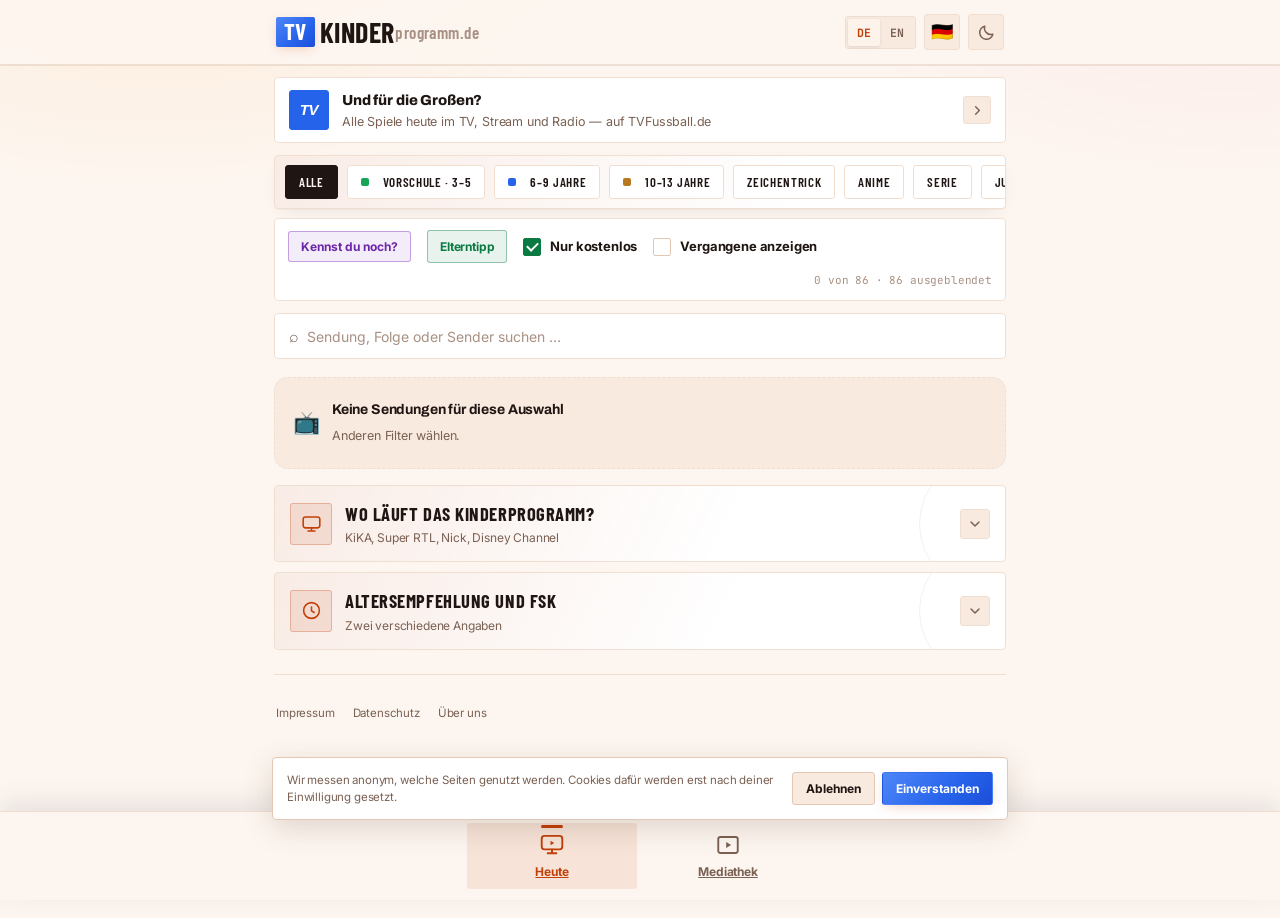
==== commit 79c00e3f: "Add files via upload" ====
--- a/index-kinder.html
+++ b/index-kinder.html
@@ -1309,9 +1309,19 @@
   .wmsec-body p{font-size:13.5px; color:var(--muted); line-height:1.62}
   .wmsec-body p + p{margin-top:9px}
   .provrow{display:flex; align-items:center; gap:13px; padding:13px 15px}
-  .provrow .plogo{flex:0 0 auto; width:44px; height:44px; border-radius:12px; display:grid; place-items:center;
-    background:var(--green-soft); color:var(--green); border:1px solid var(--green-line);
+  .provrow .plogo{flex:0 0 auto; width:44px; height:44px; display:grid; place-items:center;
+    background:var(--pv-bg); color:var(--pv-tx); border:1px solid var(--pv-bd);
     font-family:"Archivo",sans-serif; font-weight:900; font-size:13px}
+  html[data-theme="dark"] .provrow .plogo{background:var(--pv-bgd); color:var(--pv-txd)}
+  .provcard{--c1:var(--pv); --c2:var(--pv)}
+  .provcard .provrow{background:
+    radial-gradient(120% 150% at 0% 0%, var(--pv-bg), transparent 60%)}
+  html[data-theme="dark"] .provcard .provrow{background:
+    radial-gradient(130% 165% at 0% 0%, var(--pv-bgd), transparent 64%)}
+  .provcard .pprice{color:var(--pv-tx)}
+  html[data-theme="dark"] .provcard .pprice{color:var(--pv-txd)}
+  .provcard .feat.yes{color:var(--pv-tx); border-color:var(--pv-bd); background:var(--pv-bg)}
+  html[data-theme="dark"] .provcard .feat.yes{color:var(--pv-txd); background:var(--pv-bgd)}
   .provrow .pmain{flex:1 1 auto; min-width:0}
   .provrow .pmain b{display:block; font-family:"Archivo",sans-serif; font-weight:800; font-size:15px; letter-spacing:-.01em}
   .provrow .pmain span{display:block; color:var(--muted); font-size:12.5px; margin-top:2px}
@@ -1336,18 +1346,23 @@
     --ink:#1F1512; --muted:#7A6153; --faint:#A89083;
     --green:#C24009; --green-soft:rgba(194,64,9,.10); --green-line:rgba(194,64,9,.28);
     --free:#0B7A42; --free-soft:rgba(11,122,66,.12); --free-line:rgba(11,122,66,.32);
+    --free-grad:linear-gradient(135deg,#12A25C,#0B7A42 62%,#086434);
     --on-accent:#FFFFFF;
     --header-bg:rgba(253,246,240,.86); --hover:rgba(31,21,18,.035);
     --shadow:0 1px 2px rgba(90,50,25,.05), 0 6px 20px -8px rgba(90,50,25,.14);
     --header-shadow:0 1px 0 rgba(90,50,25,.06), 0 8px 22px -14px rgba(90,50,25,.14);
-    --wm:#B7791F; --wm-soft:#FBF1DD;
+    --wm:#8A5A0B; --wm-soft:#FBF1DD;
   }
   html[data-theme="dark"]{
-    --bg:#17100E; --bg2:#1E1512; --surface:#261A16; --surface2:#31221C;
-    --line:rgba(255,236,222,.09); --line2:rgba(255,236,222,.16);
-    --ink:#FBEFE7; --muted:#C4A896; --faint:#9A8172;
+    /* Flächen fast neutral halten. Ein brauner Grundton plus farbige Wäsche
+       ergibt Matsch — die Wärme kommt hier aus Akzent, Farbbalken und Sticker,
+       nicht aus dem Untergrund. Sättigung der Flächen unter 8 %. */
+    --bg:#111010; --bg2:#191716; --surface:#221F1D; --surface2:#2C2825;
+    --line:rgba(255,246,240,.10); --line2:rgba(255,246,240,.17);
+    --ink:#F6F1EC; --muted:#B9ACA3; --faint:#8D827B;
     --green:#FF9A5C; --green-soft:rgba(255,154,92,.16); --green-line:rgba(255,154,92,.38);
     --free:#3DD68C; --free-soft:rgba(61,214,140,.15); --free-line:rgba(61,214,140,.36);
+    --free-grad:linear-gradient(135deg,#5FE7A8,#3DD68C 62%,#2BBE79);
     --on-accent:#2A1206;
     --header-bg:rgba(23,16,14,.86); --hover:rgba(255,255,255,.045);
     --shadow:0 1px 2px rgba(0,0,0,.42), 0 10px 30px -12px rgba(0,0,0,.62);
@@ -1357,7 +1372,7 @@
 
   /* Hintergrundschein */
   :root{--glow1:rgba(251,133,0,.10); --glow2:rgba(247,37,133,.05)}
-  html[data-theme="dark"]{--glow1:rgba(251,133,0,.11); --glow2:rgba(247,37,133,.07)}
+  html[data-theme="dark"]{--glow1:rgba(251,133,0,.07); --glow2:rgba(247,37,133,.045)}
 
   /* Tagestrenner bekommt den warmen Verlauf */
   .daybar .dtag{background:linear-gradient(135deg,#FB8500,#F72585); border:0}
@@ -1381,6 +1396,21 @@
   html[data-theme="dark"] .stick{box-shadow:0 3px 12px -3px var(--s1), inset 0 1px 0 rgba(255,255,255,.22)}
 
   /* --- Farbwäsche der Karte ------------------------------------------- */
+  .row .mrow{background:
+    radial-gradient(125% 150% at 0% 0%, var(--w1), transparent 58%),
+    radial-gradient(125% 150% at 100% 0%, var(--w2), transparent 58%)}
+  html[data-theme="dark"] .row .mrow{background:
+    radial-gradient(140% 180% at 0% 0%, var(--w1d), transparent 66%),
+    radial-gradient(140% 180% at 100% 0%, var(--w2d), transparent 66%)}
+  .mnote{font-size:12.5px; color:var(--muted); line-height:1.5; margin:8px 0 0}
+  .provmore{border:1px solid var(--line); border-radius:var(--r); background:var(--surface); margin:0 0 9px}
+  .provmore>summary{list-style:none; cursor:pointer; padding:11px 13px; display:flex;
+    align-items:center; gap:10px; font-size:12.5px; font-weight:700}
+  .provmore>summary::-webkit-details-marker{display:none}
+  .provmore .pm-cnt{margin-left:auto; font:400 11px "JetBrains Mono",monospace; color:var(--faint)}
+  .provmore .wmchev{width:24px; height:24px}
+  .provmore[open]>summary .wmchev{transform:rotate(180deg)}
+  .provgrid.aus{border:0; border-top:1px solid var(--line); border-radius:0; margin:0; background:none}
   .row .rowhead{background:
     radial-gradient(125% 150% at 0% 0%, var(--w1), transparent 58%),
     radial-gradient(125% 150% at 100% 0%, var(--w2), transparent 58%)}
@@ -1393,10 +1423,14 @@
   .row.open .rowhead{background:
     radial-gradient(130% 165% at 0% 0%, var(--w1), transparent 62%),
     radial-gradient(130% 165% at 100% 0%, var(--w2), transparent 62%)}
+  html[data-theme="dark"] .row{background:var(--surface); border-color:rgba(255,246,240,.11)}
   html[data-theme="dark"] .row .rowhead,
   html[data-theme="dark"] .row.open .rowhead{background:
-    radial-gradient(130% 165% at 0% 0%, var(--w1d), transparent 62%),
-    radial-gradient(130% 165% at 100% 0%, var(--w2d), transparent 62%)}
+    radial-gradient(140% 180% at 0% 0%, var(--w1d), transparent 66%),
+    radial-gradient(140% 180% at 100% 0%, var(--w2d), transparent 66%)}
+  /* Farbbalken und Sticker bleiben voll gesättigt — dort sitzt die Farbe */
+  html[data-theme="dark"] .row::before{filter:saturate(1.15) brightness(1.1)}
+  html[data-theme="dark"] .stick{filter:saturate(1.1) brightness(1.08)}
   html[data-theme="dark"] .row.open{border-color:transparent; box-shadow:0 0 0 1.5px var(--c1), 0 8px 30px rgba(0,0,0,.42)}
 
   /* Trennlinie im Panel in Sendungsfarbe statt Grau */
@@ -1513,9 +1547,10 @@
   .row.playing .t-start{color:var(--red)}
 
   /* --- Optionen als echte Checkboxen ---------------------------------- */
-  .opts{display:flex; align-items:center; gap:20px; flex-wrap:wrap;
+  .opts{display:flex; align-items:center; gap:10px 16px; flex-wrap:wrap;
     margin:9px 0 2px; padding:11px 13px;
     border:1px solid var(--line); border-radius:var(--r); background:var(--surface)}
+  .opts .fchip{flex:0 0 auto; text-decoration:none}
   .opt{display:inline-flex; align-items:center; gap:9px; cursor:pointer;
     font-size:13px; font-weight:700; color:var(--ink); user-select:none}
   .opt input{appearance:none; -webkit-appearance:none; margin:0; flex:0 0 auto;
@@ -1529,11 +1564,13 @@
   .opt input:focus-visible{outline:2px solid var(--green); outline-offset:2px}
   #optPast:checked{background:var(--green); border-color:var(--green)}
   .opt-cnt{margin-left:auto; font-family:"JetBrains Mono",monospace; font-size:11px; color:var(--faint)}
-  @media (max-width:420px){
-    .opts{gap:10px 16px; padding:10px 12px}
-    .opt{font-size:12.5px}
-    .opt-cnt{margin-left:0; flex-basis:100%}
+  .opt span{white-space:nowrap; overflow:hidden; text-overflow:ellipsis}
+  @media (max-width:460px){
+    .opts{gap:11px; padding:10px 11px}
+    .opt{font-size:12px; min-width:0}
+    .opt-cnt{display:none}
   }
+  #liveSpecial{padding-top:0}
 
   /* Querverweis auf das Schwesterprojekt */
   .crosslink{display:flex; align-items:center; gap:13px; margin:12px 0 10px; padding:12px 14px;
@@ -1565,6 +1602,16 @@
   @media (max-width:400px){ .logo{font-size:22px} .logo .tv{font-size:19px} .logo .de{font-size:13px} }
   @media (max-width:345px){ .logo{font-size:18px} .logo .tv{font-size:16px} .logo .de{font-size:11px} }
 
+  .lh-txt.lang{font-size:13.5px; line-height:1.6}
+  .lh-flags{display:flex; flex-wrap:wrap; gap:6px; margin:10px 0 0}
+  .lh-flag{font-size:11px; font-weight:700; padding:3px 9px; border-radius:var(--r-tag);
+    background:var(--w1); border:1px solid var(--c1); color:var(--c1)}
+  html[data-theme="dark"] .lh-flag{background:var(--w1d); filter:brightness(1.3)}
+  .lh-reden{margin:11px 0 0; padding:10px 12px; border-radius:var(--r-tag);
+    background:var(--bg2); border:1px solid var(--line);
+    font-size:12.5px; color:var(--muted); line-height:1.5}
+  .lh-reden b{color:var(--ink); font-weight:700}
+
   /* --- IMDb ------------------------------------------------------------ */
   .imdb{display:inline-flex; align-items:center; gap:5px; font-family:"JetBrains Mono",monospace;
     font-size:9.5px; font-weight:700; padding:2.5px 6px; border-radius:var(--r-tag);
@@ -1614,6 +1661,8 @@
   .mmeta{display:flex; align-items:center; gap:8px; flex-wrap:wrap; margin-top:8px}
   .myear{font-family:"JetBrains Mono",monospace; font-size:10.5px; color:var(--muted);
     border:1px solid var(--line2); border-radius:var(--r-tag); padding:2px 6px}
+  .mkurz{font-size:13px; color:var(--ink); line-height:1.5; margin:9px 0 0; font-weight:600}
+  .mnote b{color:var(--muted); font-weight:700}
   .folgen{font-family:"JetBrains Mono",monospace; font-size:10.5px; color:var(--muted)}
   .pvlink{font-size:11.5px; font-weight:700; color:var(--c1); text-decoration:none;
     padding:3px 2px; white-space:nowrap}
@@ -1760,8 +1809,14 @@
       <span class="cl-go"><svg viewBox="0 0 24 24" fill="none" stroke="currentColor" stroke-width="2.2" stroke-linecap="round" stroke-linejoin="round"><path d="M9 6l6 6-6 6"/></svg></span>
     </a>
     <div class="filters" id="liveFilters"></div>
-    <div class="opts" id="liveOpts"></div>
-    <div class="fsearch"><span class="ic">⌕</span><input id="liveSearch" type="text" placeholder="Sendung, Folge oder Sender suchen …"></div>
+    <div class="opts" id="liveOpts">
+      <button class="fchip retrochip" id="optRetro" aria-pressed="false" data-i18n="f_retro">Kennst du noch?</button>
+      <a class="fchip tippchip" href="mediathek-kinder.html#tipps" data-i18n="f_tipp">Elterntipp</a>
+      <label class="opt"><input type="checkbox" id="optFree" checked><span data-i18n="o_free">Nur kostenlos</span></label>
+      <label class="opt"><input type="checkbox" id="optPast"><span data-i18n="o_past">Vergangene anzeigen</span></label>
+      <span class="opt-cnt" id="optCount"></span>
+    </div>
+    <div class="fsearch"><span class="ic">⌕</span><input id="liveSearch" type="text" data-i18n-ph="such_live" placeholder="Sendung, Folge oder Sender suchen …"></div>
     <div class="board" id="liveBoard"></div>
 
     <details class="wmsec">
@@ -1789,28 +1844,29 @@
   </section>
 
   <footer>
-    <a href="#" data-legal="imprint">Impressum</a>
-    <a href="#" data-legal="privacy">Datenschutz</a>
-    <a href="#" data-legal="about">Über uns</a>
+    <span class="lnote" id="langHint"></span>
+    <a href="#" data-legal="imprint" data-i18n="imprint">Impressum</a>
+    <a href="#" data-legal="privacy" data-i18n="privacy">Datenschutz</a>
+    <a href="#" data-legal="about" data-i18n="about">Über uns</a>
     <span class="lnote" id="attrib"></span>
+    <span class="lnote" id="langHint"></span>
     <span class="lnote">TVKinderprogramm.de überträgt selbst keine Sendungen. Wir verweisen nur auf legale Sender und Mediatheken und betten ausschließlich offizielle, freigegebene Videos ein. Altersempfehlungen sind redaktionell und ersetzen keine FSK-Freigabe. Programmangaben ohne Gewähr — verbindlich ist das Programm des Senders.</span>
   </footer>
 
   <div class="legal-ov" id="loginOv" aria-hidden="true">
     <div class="legal-card" role="dialog" aria-modal="true" aria-labelledby="loginTitle">
-      <div class="legal-head"><h3 id="loginTitle">Anmelden</h3><button class="legal-x" id="loginClose" aria-label="Schließen">✕</button></div>
+      <div class="legal-head"><h3 id="loginTitle" data-i18n="anmelden">Anmelden</h3><button class="legal-x" id="loginClose" aria-label="Schließen">✕</button></div>
       <div class="legal-body">
-        <p class="testnote">Die Nutzerverwaltung befindet sich in der Testphase. Anmelden können sich
-           derzeit nur Konten, die wir manuell angelegt haben.</p>
-        <label class="field"><span>Benutzername</span>
+        <p class="testnote" data-i18n="test_note">Die Nutzerverwaltung befindet sich in der Testphase.</p>
+        <label class="field"><span data-i18n="benutzer">Benutzername</span>
           <input type="text" id="loginUser" autocomplete="username" placeholder="benutzername"></label>
-        <label class="field"><span>Passwort</span>
+        <label class="field"><span data-i18n="passwort">Passwort</span>
           <input type="password" id="loginPass" autocomplete="current-password" placeholder="••••••••"></label>
         <div class="loginrow">
-          <button class="loginsubmit" id="loginGo">Anmelden</button>
-          <button class="loginreg" disabled title="Während der Testphase nicht möglich">Registrieren</button>
+          <button class="loginsubmit" id="loginGo" data-i18n="anmelden">Anmelden</button>
+          <button class="loginreg" disabled data-i18n="registrieren">Registrieren</button>
         </div>
-        <p class="reghint">Registrierung ist während der Testphase deaktiviert.</p>
+        <p class="reghint" data-i18n="reg_hint">Registrierung ist während der Testphase deaktiviert.</p>
       </div>
     </div>
   </div>
@@ -1826,17 +1882,17 @@
 <nav class="bottomnav" role="tablist" aria-label="Bereiche">
   <a class="navitem" role="tab" aria-selected="true" data-tab="live" href="index-kinder.html">
     <svg viewBox="0 0 24 24" fill="none" stroke="currentColor" stroke-width="1.75" stroke-linecap="round" stroke-linejoin="round"><rect x="2.5" y="4.5" width="19" height="12.5" rx="2.6"/><path d="M8 20.5h8M12 17v3.5"/><path d="M10.7 9.1l3.4 2-3.4 2z" fill="currentColor" stroke="none"/></svg>
-    <span>Heute</span></a>
+    <span data-i18n="nav_live">Heute</span></a>
   <a class="navitem" role="tab" aria-selected="false" data-tab="mediathek" href="mediathek-kinder.html">
     <svg viewBox="0 0 24 24" fill="none" stroke="currentColor" stroke-width="1.75" stroke-linecap="round" stroke-linejoin="round"><rect x="3" y="4.6" width="18" height="14.8" rx="2"/><path d="M10.3 9.2l4.6 2.8-4.6 2.8z" fill="currentColor" stroke="none"/></svg>
-    <span>Mediathek</span></a>
+    <span data-i18n="nav_med">Mediathek</span></a>
 </nav>
 
 <div class="consent hide" id="consent">
-  <p>Wir messen anonym, welche Seiten genutzt werden. Cookies dafür werden erst nach deiner Einwilligung gesetzt.</p>
+  <p data-i18n="consent">Wir messen anonym, welche Seiten genutzt werden. Cookies dafür werden erst nach deiner Einwilligung gesetzt.</p>
   <div class="cbtns">
-    <button id="consentNo">Ablehnen</button>
-    <button class="ok" id="consentYes">Einverstanden</button>
+    <button id="consentNo" data-i18n="c_no">Ablehnen</button>
+    <button class="ok" id="consentYes" data-i18n="c_yes">Einverstanden</button>
   </div>
 </div>
 
@@ -1892,7 +1948,7 @@
   {day:"Donnerstag, 30.07.2026",time:"20:00",dur:"10 Min",title:"KiKA LIVE",sub:"Kochen ohne Plan / Teil 2",age:10,grp:"a10",fsk:null,genre:"Musik & Tanz",channel:"KiKA",color:"#DB2777",est:true,ads:false,ch:[{n:"KiKA",free:true,u:"https://www.kika.de/",note:"Öffentlich-rechtlich. Frei über Kabel, Satellit, DVB-T2 und Mediathek. Einziger Kindersender ohne Werbung."}],imdb:null,year:null,retro:null,score:70,note:"Moderationsformat mit Koch-Challenge. Hohes Tempo, laut, aber ohne Konfliktthemen."},
   {day:"Donnerstag, 30.07.2026",time:"20:00",dur:"20 Min",title:"ALVINNN!!! und die Chipmunks",sub:"Der Zeitungsjunge",age:6,grp:"a6",fsk:null,genre:"Zeichentrick",channel:"Toggo plus",color:"#E30613",est:true,ads:true,ch:[{n:"Toggo plus",free:true,u:"https://www.toggo.de/",note:"SD frei empfangbar. HD über Satellit nur mit HD+, über DVB-T2 nur mit freenet TV. Zeitversetzte Ausgabe von Super RTL."}],imdb:{r:4.7,id:"tt3496230",v:2118},year:null,retro:{y:1983,n:"Die Chipmunks gibt es als Zeichentrickserie seit 1983 — die aktuelle Fassung ist eine Neuauflage."},score:47,note:"Alvin verkauft geklaute Zeitungen weiter. Spät am Abend, Thema unehrliches Verhalten."},
   {day:"Donnerstag, 30.07.2026",time:"20:10",dur:"25 Min",title:"Crazy Fun Park",sub:"Vergiss mich nicht",age:12,grp:"a10",fsk:null,genre:"Jugendserie",channel:"KiKA",color:"#7C3AED",est:true,ads:false,ch:[{n:"KiKA",free:true,u:"https://www.kika.de/",note:"Öffentlich-rechtlich. Frei über Kabel, Satellit, DVB-T2 und Mediathek. Einziger Kindersender ohne Werbung."}],imdb:{r:6.8,id:"tt16267464",v:2456},year:null,retro:null,score:55,note:"Mystery-Serie mit Geistern und dem Thema Tod und Vergessenwerden. Für jüngere Kinder ungeeignet, ab etwa 12 gut."},
-  {day:"Donnerstag, 30.07.2026",time:"20:15",dur:"175 Min",title:"Die Chroniken von Narnia",sub:"Prinz Kaspian von Narnia",age:10,grp:"a10",fsk:null,fskTodo:true,genre:"Film",channel:"Disney Channel",color:"#EA580C",est:true,ads:true,ch:[{n:"Disney Channel",free:true,u:"https://www.disneychannel.de/",note:"Seit 17.01.2014 im Free-TV. Frei über Kabel, Satellit und IPTV; über DVB-T2 HD nur mit freenet-TV-Karte. Wird Ende 2026 in Disney TV umbenannt."}],imdb:{r:6.5,id:"tt0499448",v:240593},year:2008,retro:null,score:62,note:"Zweiter Teil der Fantasy-Reihe mit großen Schlachtszenen. Für Grundschulkinder stellenweise zu düster, Ende weit nach 23 Uhr."},
+  {day:"Donnerstag, 30.07.2026",time:"20:15",dur:"175 Min",title:"Die Chroniken von Narnia",sub:"Prinz Kaspian von Narnia",age:10,grp:"a10",fsk:null,fskTodo:true,genre:"Film",channel:"Disney Channel",color:"#EA580C",est:true,ads:true,ch:[{n:"Disney Channel",free:true,u:"https://www.disneychannel.de/",note:"Seit 17.01.2014 im Free-TV. Frei über Kabel, Satellit und IPTV; über DVB-T2 HD nur mit freenet-TV-Karte. Wird Ende 2026 in Disney TV umbenannt."}],imdb:{r:6.5,id:"tt0499448",v:240593},year:2008,detail:null,retro:null,score:62,note:"Zweiter Teil der Fantasy-Reihe mit großen Schlachtszenen. Für Grundschulkinder stellenweise zu düster, Ende weit nach 23 Uhr."},
   {day:"Donnerstag, 30.07.2026",time:"20:20",dur:"25 Min",title:"Willkommen bei den echten Louds",sub:"Epische Reinfälle",age:8,grp:"a6",fsk:null,genre:"Serie",channel:"Toggo plus",color:"#B7791F",est:true,ads:true,ch:[{n:"Toggo plus",free:true,u:"https://www.toggo.de/",note:"SD frei empfangbar. HD über Satellit nur mit HD+, über DVB-T2 nur mit freenet TV. Zeitversetzte Ausgabe von Super RTL."}],imdb:{r:5.4,id:"tt22495072",v:896},year:null,retro:null,score:44,note:"Ein Freund bricht sich bei einem Stunt den Arm, der Unfall wird vertuscht. Später Sendeplatz."},
   {day:"Donnerstag, 30.07.2026",time:"20:35",dur:"10 Min",title:"Die Regeln von Floor",sub:"Pool",age:10,grp:"a10",fsk:null,genre:"Serie",channel:"KiKA",color:"#B7791F",est:true,ads:false,ch:[{n:"KiKA",free:true,u:"https://www.kika.de/",note:"Öffentlich-rechtlich. Frei über Kabel, Satellit, DVB-T2 und Mediathek. Einziger Kindersender ohne Werbung."}],imdb:{r:8.8,id:"tt8180660",v:346},year:null,retro:null,score:63,note:"Niederländische Comedyserie. Thema: Freundschaft aus falschen Motiven."},
   {day:"Donnerstag, 30.07.2026",time:"20:45",dur:"10 Min",title:"Die Regeln von Floor",sub:"Gras",age:10,grp:"a10",fsk:null,genre:"Serie",channel:"KiKA",color:"#B7791F",est:true,ads:false,ch:[{n:"KiKA",free:true,u:"https://www.kika.de/",note:"Öffentlich-rechtlich. Frei über Kabel, Satellit, DVB-T2 und Mediathek. Einziger Kindersender ohne Werbung."}],imdb:{r:8.8,id:"tt8180660",v:346},year:null,retro:null,score:52,note:"Ein Nebencharakter versucht, Drogen auf dem Schulhof zu verkaufen. Braucht ein Gespräch danach."},
@@ -1900,38 +1956,40 @@
   {day:"Donnerstag, 30.07.2026",time:"20:55",dur:"5 Min",title:"Die Regeln von Floor",sub:"Papagei",age:10,grp:"a10",fsk:null,genre:"Serie",channel:"KiKA",color:"#B7791F",est:true,ads:false,ch:[{n:"KiKA",free:true,u:"https://www.kika.de/",note:"Öffentlich-rechtlich. Frei über Kabel, Satellit, DVB-T2 und Mediathek. Einziger Kindersender ohne Werbung."}],imdb:{r:8.8,id:"tt8180660",v:346},year:null,retro:null,score:60,note:"Komödiantische Schlussfolge des Abends, Kraftausdruck als Running Gag."},
   {day:"Donnerstag, 30.07.2026",time:"21:15",dur:"20 Min",title:"Pokémon",sub:"Kampf um Platz acht!",age:6,grp:"a6",fsk:null,genre:"Anime",channel:"Toggo plus",color:"#0F766E",est:true,ads:true,ch:[{n:"Toggo plus",free:true,u:"https://www.toggo.de/",note:"SD frei empfangbar. HD über Satellit nur mit HD+, über DVB-T2 nur mit freenet TV. Zeitversetzte Ausgabe von Super RTL."}],imdb:{r:7.6,id:"tt0168366",v:56719},year:null,retro:{y:1999,n:"Kam 1999 ins deutsche Fernsehen und hat eine ganze Generation durch die Grundschule begleitet."},score:50,note:"Klassische Pokémon-Folge. Um 21:15 aber weit außerhalb der üblichen Kinder-Sendezeit."},
   {day:"Donnerstag, 30.07.2026",time:"21:35",dur:"10 Min",title:"Mr. Magoo",sub:"Ritter Magoo / Rockstar aus dem All / Doktor Magoo",age:6,grp:"a6",fsk:null,genre:"Anime",channel:"Toggo plus",color:"#0F766E",est:true,ads:true,ch:[{n:"Toggo plus",free:true,u:"https://www.toggo.de/",note:"SD frei empfangbar. HD über Satellit nur mit HD+, über DVB-T2 nur mit freenet TV. Zeitversetzte Ausgabe von Super RTL."}],imdb:{r:6.8,id:"tt10544020",v:103},year:null,retro:{y:1949,n:"Die Figur stammt aus dem Jahr 1949, die Kurzfilme liefen in Deutschland über Jahrzehnte."},score:51,note:"Drei Kurzgeschichten mit Sehschwäche-Slapstick. Sehr spät im Programm."},
-  {day:"Freitag, 31.07.2026",time:"07:40",dur:"90 Min",title:"Das doppelte Lottchen",sub:"Spielfilm, Deutschland 2017",age:6,grp:"a6",fsk:null,fskTodo:true,genre:"Film",channel:"WDR",color:"#EA580C",est:true,ads:false,ch:[{n:"WDR",free:true,u:"https://www.wdr.de/",note:"Öffentlich-rechtlich. Frei über Kabel, Satellit, DVB-T2 und Mediathek."}],imdb:{r:6.2,id:"tt5843312",v:250},year:2017,retro:null,score:78,note:"Kästner-Klassiker um Zwillinge im Ferienheim. Ruhig erzählt, Trennung der Eltern als Thema."},
-  {day:"Freitag, 31.07.2026",time:"18:40",dur:"95 Min",title:"Baymax",sub:"Riesiges Robowabohu",age:8,grp:"a6",fsk:null,fskTodo:true,genre:"Film",channel:"Disney Channel",color:"#EA580C",est:true,ads:true,ch:[{n:"Disney Channel",free:true,u:"https://www.disneychannel.de/",note:"Seit 17.01.2014 im Free-TV. Frei über Kabel, Satellit und IPTV; über DVB-T2 HD nur mit freenet-TV-Karte. Wird Ende 2026 in Disney TV umbenannt."}],imdb:{r:7.8,id:"tt2245084",v:558341},year:2014,retro:null,score:76,note:"Oscar-prämiertes Animationsabenteuer. Der Tod des älteren Bruders wird offen behandelt — braucht bei jüngeren Kindern Begleitung."},
-  {day:"Freitag, 31.07.2026",time:"20:15",dur:"115 Min",title:"Bolt",sub:"Ein Hund für alle Fälle",age:6,grp:"a6",fsk:null,fskTodo:true,genre:"Film",channel:"Disney Channel",color:"#EA580C",est:true,ads:true,ch:[{n:"Disney Channel",free:true,u:"https://www.disneychannel.de/",note:"Seit 17.01.2014 im Free-TV. Frei über Kabel, Satellit und IPTV; über DVB-T2 HD nur mit freenet-TV-Karte. Wird Ende 2026 in Disney TV umbenannt."}],imdb:{r:6.8,id:"tt0397892",v:249890},year:2008,retro:{y:2008,n:"Von 2008 — der Film, mit dem Disney Animation wieder Fahrt aufnahm."},score:74,note:"Hund hält seine Serienrolle für echt. Warmherzig, ein paar Verfolgungsszenen."},
-  {day:"Freitag, 31.07.2026",time:"22:10",dur:"180 Min",title:"Die Chroniken von Narnia",sub:"Prinz Kaspian von Narnia (Wiederholung)",age:10,grp:"a10",fsk:null,fskTodo:true,genre:"Film",channel:"Disney Channel",color:"#EA580C",est:true,ads:true,ch:[{n:"Disney Channel",free:true,u:"https://www.disneychannel.de/",note:"Seit 17.01.2014 im Free-TV. Frei über Kabel, Satellit und IPTV; über DVB-T2 HD nur mit freenet-TV-Karte. Wird Ende 2026 in Disney TV umbenannt."}],imdb:{r:6.5,id:"tt0499448",v:240593},year:2008,retro:null,score:55,note:"Zweite Ausstrahlung des Tages, Beginn 22:10 und Ende um 1:10 nachts. Praktisch nur zum Aufnehmen."},
-  {day:"Samstag, 01.08.2026",time:"08:15",dur:"25 Min",title:"Tom Turbo",sub:"Das Geheimnis des Pinguins",age:6,grp:"a6",fsk:null,fskTodo:true,genre:"Film",channel:"ORF 1",color:"#EA580C",est:true,ads:false,ch:[{n:"ORF 1",free:false,u:"https://tv.orf.at/",note:"Nur in Österreich frei empfangbar (ORF-Karte). Aus Deutschland nicht regulär zu empfangen."}],imdb:{r:7.1,id:"tt3094424",v:25},year:1993,retro:{y:1993,n:"Thomas Brezinas Fahrrad-Detektiv fährt seit 1993 durch den ORF."},score:72,note:"Interaktive Krimiserie von Thomas Brezina zum Mitraten. In Deutschland nur über Satellit oder Stream."},
-  {day:"Samstag, 01.08.2026",time:"08:20",dur:"85 Min",title:"Bolt",sub:"Ein Hund für alle Fälle",age:6,grp:"a6",fsk:null,fskTodo:true,genre:"Film",channel:"Disney Channel",color:"#EA580C",est:true,ads:true,ch:[{n:"Disney Channel",free:true,u:"https://www.disneychannel.de/",note:"Seit 17.01.2014 im Free-TV. Frei über Kabel, Satellit und IPTV; über DVB-T2 HD nur mit freenet-TV-Karte. Wird Ende 2026 in Disney TV umbenannt."}],imdb:{r:6.8,id:"tt0397892",v:249890},year:2008,retro:{y:2008,n:"Von 2008 — der Film, mit dem Disney Animation wieder Fahrt aufnahm."},score:74,note:"Wiederholung vom Vorabend, diesmal auf einem kindgerechten Sendeplatz."},
-  {day:"Samstag, 01.08.2026",time:"09:35",dur:"25 Min",title:"Pippi Langstrumpf",sub:"Pippi auf großer Ballonfahrt",age:6,grp:"a6",fsk:null,fskTodo:true,genre:"Film",channel:"ZDF",color:"#EA580C",est:true,ads:false,ch:[{n:"ZDF",free:true,u:"https://www.zdf.de/kinder",note:"Öffentlich-rechtlich. Frei über Kabel, Satellit, DVB-T2 und Mediathek."}],imdb:{r:7.0,id:"tt0366905",v:5986},year:1969,retro:{y:1969,n:"Die schwedische Verfilmung von 1969 mit Inger Nilsson — bei drei Generationen im Wohnzimmer gelaufen."},score:80,note:"Lindgren-Klassiker in Serienlänge. Ruhiges Tempo, starke Hauptfigur."},
-  {day:"Samstag, 01.08.2026",time:"10:00",dur:"25 Min",title:"Pippi Langstrumpf",sub:"Pippi und die Flaschenpost",age:6,grp:"a6",fsk:null,fskTodo:true,genre:"Film",channel:"ZDF",color:"#EA580C",est:true,ads:false,ch:[{n:"ZDF",free:true,u:"https://www.zdf.de/kinder",note:"Öffentlich-rechtlich. Frei über Kabel, Satellit, DVB-T2 und Mediathek."}],imdb:{r:7.0,id:"tt0366905",v:5986},year:1969,retro:{y:1969,n:"Die schwedische Verfilmung von 1969 mit Inger Nilsson — bei drei Generationen im Wohnzimmer gelaufen."},score:80,note:"Direkt anschließende zweite Folge. Beide zusammen ergeben knapp eine Stunde."},
-  {day:"Samstag, 01.08.2026",time:"10:25",dur:"70 Min",title:"Hans im Glück",sub:"Spielfilm, Deutschland 1998",age:6,grp:"a6",fsk:null,fskTodo:true,genre:"Film",channel:"RBB",color:"#EA580C",est:true,ads:false,ch:[{n:"RBB",free:true,u:"https://www.rbb-online.de/",note:"Öffentlich-rechtlich. Frei über Kabel, Satellit, DVB-T2 und Mediathek."}],imdb:{r:4.6,id:"tt0164630",v:76},year:1998,retro:{y:1998,n:"Märchenverfilmung von 1998, ein Fixpunkt im Feiertagsprogramm der Dritten."},score:74,note:"Grimm-Märchen als Realverfilmung. Langsam erzählt, gut für den Samstagvormittag."},
-  {day:"Samstag, 01.08.2026",time:"18:45",dur:"90 Min",title:"Findet Dorie",sub:"",age:6,grp:"a6",fsk:null,fskTodo:true,genre:"Film",channel:"Disney Channel",color:"#EA580C",est:true,ads:true,ch:[{n:"Disney Channel",free:true,u:"https://www.disneychannel.de/",note:"Seit 17.01.2014 im Free-TV. Frei über Kabel, Satellit und IPTV; über DVB-T2 HD nur mit freenet-TV-Karte. Wird Ende 2026 in Disney TV umbenannt."}],imdb:{r:7.2,id:"tt2277860",v:337412},year:2016,retro:null,score:82,note:"Fortsetzung von Findet Nemo. Vergesslichkeit und Elternsuche als Thema, einzelne bange Momente."},
-  {day:"Samstag, 01.08.2026",time:"20:15",dur:"105 Min",title:"Minions",sub:"",age:6,grp:"a6",fsk:null,fskTodo:true,genre:"Film",channel:"VOX",color:"#EA580C",est:true,ads:true,ch:[{n:"VOX",free:true,u:"https://www.vox.de/",note:"SD frei empfangbar. HD über Satellit nur mit HD+, über DVB-T2 nur mit freenet TV."}],imdb:{r:6.4,id:"tt2293640",v:287839},year:2015,retro:null,score:66,note:"Slapstick am laufenden Band, kaum Handlung. Laut, aber harmlos."},
-  {day:"Samstag, 01.08.2026",time:"20:15",dur:"115 Min",title:"Charlie & Louise",sub:"",age:8,grp:"a6",fsk:null,fskTodo:true,genre:"Film",channel:"S-RTL",color:"#EA580C",est:true,ads:true,ch:[{n:"S-RTL",free:true,u:"https://www.toggo.de/",note:"SD frei empfangbar. HD über Satellit nur mit HD+, über DVB-T2 nur mit freenet TV."}],imdb:{r:5.7,id:"tt0106548",v:756},year:1994,retro:{y:1994,n:"Deutsche Kästner-Adaption von 1994 mit den Zwillingen Floriane und Fritzi Eichhorn."},score:72,note:"Deutsche Doppelgängerinnen-Geschichte nach Kästner-Motiv. Läuft parallel zu Minions und Arielle."},
-  {day:"Samstag, 01.08.2026",time:"20:15",dur:"100 Min",title:"Arielle, die Meerjungfrau",sub:"",age:6,grp:"a6",fsk:null,fskTodo:true,genre:"Film",channel:"Disney Channel",color:"#EA580C",est:true,ads:true,ch:[{n:"Disney Channel",free:true,u:"https://www.disneychannel.de/",note:"Seit 17.01.2014 im Free-TV. Frei über Kabel, Satellit und IPTV; über DVB-T2 HD nur mit freenet-TV-Karte. Wird Ende 2026 in Disney TV umbenannt."}],imdb:{r:7.6,id:"tt0097757",v:313918},year:1989,retro:{y:1989,n:"Disneys Wendepunkt von 1989, der die große Zeichentrick-Renaissance einleitete."},score:75,note:"Disney-Klassiker nach Andersen. Die Meerhexe Ursula kann kleinere Kinder erschrecken."},
-  {day:"Samstag, 01.08.2026",time:"22:10",dur:"130 Min",title:"Pünktchen und Anton",sub:"",age:8,grp:"a6",fsk:null,fskTodo:true,genre:"Film",channel:"S-RTL",color:"#EA580C",est:true,ads:true,ch:[{n:"S-RTL",free:true,u:"https://www.toggo.de/",note:"SD frei empfangbar. HD über Satellit nur mit HD+, über DVB-T2 nur mit freenet TV."}],imdb:{r:7.0,id:"tt0161935",v:1121},year:1999,retro:{y:1999,n:"Caroline Links Neuverfilmung von 1999, gedreht mit Elea Geissler und Max Felder."},score:76,note:"Caroline Links Neuverfilmung. Thema soziale Unterschiede — inhaltlich stark, Sendeplatz aber sehr spät."},
-  {day:"Samstag, 01.08.2026",time:"22:35",dur:"110 Min",title:"Der Schuh des Manitu",sub:"Extra Large",age:12,grp:"a10",fsk:null,fskTodo:true,genre:"Film",channel:"SAT.1",color:"#EA580C",est:true,ads:true,ch:[{n:"SAT.1",free:true,u:"https://www.sat1.de/",note:"SD frei empfangbar. HD über Satellit nur mit HD+, über DVB-T2 nur mit freenet TV."}],imdb:{r:6.7,id:"tt0248408",v:23276},year:2001,retro:{y:2001,n:"Der Kinohit von 2001. Nostalgie für die Eltern — für die Kinder aber kein Kinderfilm."},score:34,note:"Kein Kinderfilm. Westernparodie mit derbem Humor und Anspielungen für Erwachsene, Sendeplatz 22:35. Steht hier nur, weil die Quelle ihn unter Familienfilm führt."},
-  {day:"Sonntag, 02.08.2026",time:"04:00",dur:"120 Min",title:"Mary Poppins' Rückkehr",sub:"",age:6,grp:"a6",fsk:null,fskTodo:true,genre:"Film",channel:"ORF 1",color:"#EA580C",est:true,ads:false,ch:[{n:"ORF 1",free:false,u:"https://tv.orf.at/",note:"Nur in Österreich frei empfangbar (ORF-Karte). Aus Deutschland nicht regulär zu empfangen."}],imdb:{r:6.6,id:"tt5028340",v:101469},year:2018,retro:null,score:70,note:"Charmante Fortsetzung mit Emily Blunt — läuft aber um 4 Uhr nachts. Nur zum Aufnehmen."},
-  {day:"Sonntag, 02.08.2026",time:"06:30",dur:"100 Min",title:"Ostwind (3)",sub:"Aufbruch nach Ora",age:8,grp:"a6",fsk:null,fskTodo:true,genre:"Film",channel:"WDR",color:"#EA580C",est:true,ads:false,ch:[{n:"WDR",free:true,u:"https://www.wdr.de/",note:"Öffentlich-rechtlich. Frei über Kabel, Satellit, DVB-T2 und Mediathek."}],imdb:{r:6.1,id:"tt5311972",v:886},year:2017,retro:null,score:77,note:"Dritter Teil der Pferdefilmreihe. Freundschaft und Verantwortung, keine harten Konflikte."},
-  {day:"Sonntag, 02.08.2026",time:"08:35",dur:"80 Min",title:"Arielle, die Meerjungfrau",sub:"",age:6,grp:"a6",fsk:null,fskTodo:true,genre:"Film",channel:"Disney Channel",color:"#EA580C",est:true,ads:true,ch:[{n:"Disney Channel",free:true,u:"https://www.disneychannel.de/",note:"Seit 17.01.2014 im Free-TV. Frei über Kabel, Satellit und IPTV; über DVB-T2 HD nur mit freenet-TV-Karte. Wird Ende 2026 in Disney TV umbenannt."}],imdb:{r:7.6,id:"tt0097757",v:313918},year:1989,retro:{y:1989,n:"Disneys Wendepunkt von 1989, der die große Zeichentrick-Renaissance einleitete."},score:75,note:"Wiederholung vom Vorabend auf einem passenderen Sendeplatz."},
-  {day:"Sonntag, 02.08.2026",time:"09:00",dur:"60 Min",title:"Das Märchen von der silbernen Brücke",sub:"Spielfilm, Deutschland 2024",age:6,grp:"a6",fsk:null,fskTodo:true,genre:"Film",channel:"BR",color:"#EA580C",est:true,ads:false,ch:[{n:"BR",free:true,u:"https://www.br.de/",note:"Öffentlich-rechtlich. Frei über Kabel, Satellit, DVB-T2 und Mediathek."}],imdb:{r:5.5,id:"tt35053195",v:27},year:2024,retro:null,score:76,note:"Neues Weihnachtsmärchen von 2024, hier als Sommerwiederholung. Klassische Märchenstruktur."},
-  {day:"Sonntag, 02.08.2026",time:"09:55",dur:"75 Min",title:"Himmel und Huhn",sub:"",age:6,grp:"a6",fsk:null,fskTodo:true,genre:"Film",channel:"Disney Channel",color:"#EA580C",est:true,ads:true,ch:[{n:"Disney Channel",free:true,u:"https://www.disneychannel.de/",note:"Seit 17.01.2014 im Free-TV. Frei über Kabel, Satellit und IPTV; über DVB-T2 HD nur mit freenet-TV-Karte. Wird Ende 2026 in Disney TV umbenannt."}],imdb:{r:5.7,id:"tt0371606",v:110141},year:2005,retro:{y:2005,n:"Disneys erster vollständig computeranimierter Film ohne Pixar, von 2005."},score:65,note:"Hühnchen rettet die Erde vor Außerirdischen. Hohes Tempo, viele Gags, wenig Ruhe."},
-  {day:"Sonntag, 02.08.2026",time:"10:00",dur:"90 Min",title:"Angry Birds – Der Film",sub:"",age:6,grp:"a6",fsk:null,fskTodo:true,genre:"Film",channel:"ORF 1",color:"#EA580C",est:true,ads:false,ch:[{n:"ORF 1",free:false,u:"https://tv.orf.at/",note:"Nur in Österreich frei empfangbar (ORF-Karte). Aus Deutschland nicht regulär zu empfangen."}],imdb:{r:6.3,id:"tt1985949",v:119850},year:2016,retro:null,score:60,note:"Verfilmung der Spiele-App. Viel Wut und Zerstörung als Running Gag, erzählerisch dünn."},
-  {day:"Sonntag, 02.08.2026",time:"13:00",dur:"80 Min",title:"Ritter Rost 2",sub:"Das Schrottkomplott",age:6,grp:"a6",fsk:null,fskTodo:true,genre:"Film",channel:"KiKA",color:"#EA580C",est:true,ads:false,ch:[{n:"KiKA",free:true,u:"https://www.kika.de/",note:"Öffentlich-rechtlich. Frei über Kabel, Satellit, DVB-T2 und Mediathek. Einziger Kindersender ohne Werbung."}],imdb:{r:5.4,id:"tt6198412",v:112},year:2017,retro:null,score:74,note:"Deutscher Animationsfilm mit Musik. Werbefrei und auf einem guten Sonntagsplatz."},
-  {day:"Sonntag, 02.08.2026",time:"15:20",dur:"100 Min",title:"Minions",sub:"",age:6,grp:"a6",fsk:null,fskTodo:true,genre:"Film",channel:"VOX",color:"#EA580C",est:true,ads:true,ch:[{n:"VOX",free:true,u:"https://www.vox.de/",note:"SD frei empfangbar. HD über Satellit nur mit HD+, über DVB-T2 nur mit freenet TV."}],imdb:{r:6.4,id:"tt2293640",v:287839},year:2015,retro:null,score:66,note:"Zweite Ausstrahlung innerhalb von 24 Stunden, diesmal nachmittags."},
-  {day:"Sonntag, 02.08.2026",time:"15:25",dur:"60 Min",title:"Dornröschen",sub:"Spielfilm, Deutschland 2009",age:6,grp:"a6",fsk:null,fskTodo:true,genre:"Film",channel:"MDR",color:"#EA580C",est:true,ads:false,ch:[{n:"MDR",free:true,u:"https://www.mdr.de/",note:"Öffentlich-rechtlich. Frei über Kabel, Satellit, DVB-T2 und Mediathek."}],imdb:{r:6.0,id:"tt1451618",v:239},year:2009,retro:null,score:76,note:"Grimm-Verfilmung aus der ARD-Märchenreihe. Eine Stunde, ruhig erzählt."},
-  {day:"Sonntag, 02.08.2026",time:"15:30",dur:"100 Min",title:"Heidi",sub:"Spielfilm",age:6,grp:"a6",fsk:null,fskTodo:true,genre:"Film",channel:"3sat",color:"#EA580C",est:true,ads:false,ch:[{n:"3sat",free:true,u:"https://www.3sat.de/",note:"Öffentlich-rechtlich. Frei über Kabel, Satellit, DVB-T2 und Mediathek."}],imdb:{r:7.5,id:"tt3700392",v:8490},year:1974,retro:{y:1974,n:"Die japanische Zeichentrickserie von 1974 prägte das Heidi-Bild in ganz Europa."},score:84,note:"Der Klassiker von Johanna Spyri. Hinweis: Die Quelle nennt in der Überschrift 1952 und im Text die Verfilmung von Alain Gsponer — Jahr vor der Übernahme prüfen."},
-  {day:"Sonntag, 02.08.2026",time:"16:30",dur:"90 Min",title:"Der Zauberlehrling",sub:"Spielfilm, Deutschland 2017",age:8,grp:"a6",fsk:null,fskTodo:true,genre:"Film",channel:"MDR",color:"#EA580C",est:true,ads:false,ch:[{n:"MDR",free:true,u:"https://www.mdr.de/",note:"Öffentlich-rechtlich. Frei über Kabel, Satellit, DVB-T2 und Mediathek."}],imdb:{r:6.3,id:"tt6756506",v:93},year:2017,retro:null,score:74,note:"Märchenverfilmung um Zauberei und Machtkampf. Etwas düsterer als die ARD-Standardmärchen."},
-  {day:"Sonntag, 02.08.2026",time:"18:35",dur:"100 Min",title:"Bolt",sub:"Ein Hund für alle Fälle",age:6,grp:"a6",fsk:null,fskTodo:true,genre:"Film",channel:"Disney Channel",color:"#EA580C",est:true,ads:true,ch:[{n:"Disney Channel",free:true,u:"https://www.disneychannel.de/",note:"Seit 17.01.2014 im Free-TV. Frei über Kabel, Satellit und IPTV; über DVB-T2 HD nur mit freenet-TV-Karte. Wird Ende 2026 in Disney TV umbenannt."}],imdb:{r:6.8,id:"tt0397892",v:249890},year:2008,retro:{y:2008,n:"Von 2008 — der Film, mit dem Disney Animation wieder Fahrt aufnahm."},score:74,note:"Dritte Ausstrahlung innerhalb von drei Tagen."},
-  {day:"Sonntag, 02.08.2026",time:"20:15",dur:"100 Min",title:"Der König der Löwen 2",sub:"Simbas Königreich",age:6,grp:"a6",fsk:null,fskTodo:true,genre:"Film",channel:"Disney Channel",color:"#EA580C",est:true,ads:true,ch:[{n:"Disney Channel",free:true,u:"https://www.disneychannel.de/",note:"Seit 17.01.2014 im Free-TV. Frei über Kabel, Satellit und IPTV; über DVB-T2 HD nur mit freenet-TV-Karte. Wird Ende 2026 in Disney TV umbenannt."}],imdb:{r:6.4,id:"tt0120131",v:83622},year:1998,retro:{y:1998,n:"Die Fortsetzung von 1998 kam direkt auf Video — für viele die erste eigene Kassette."},score:71,note:"Direct-to-Video-Fortsetzung. Kämpfe zwischen zwei Löwenrudeln, für sensible Kinder stellenweise heftig."},
-  {day:"Mittwoch, 05.08.2026",time:"20:15",dur:"135 Min",title:"Jim Knopf und Lukas der Lokomotivführer",sub:"",age:6,grp:"a6",fsk:null,fskTodo:true,genre:"Film",channel:"Kabel Eins",color:"#EA580C",est:true,ads:true,ch:[{n:"Kabel Eins",free:true,u:"https://www.kabeleins.de/",note:"SD frei empfangbar. HD über Satellit nur mit HD+, über DVB-T2 nur mit freenet TV."}],imdb:{r:6.3,id:"tt3072732",v:3177},year:2018,retro:null,score:80,note:"Aufwendige Verfilmung des Michael-Ende-Klassikers. Über zwei Stunden inklusive Werbepausen — Ende gegen 22:30."},
-  {day:"Donnerstag, 06.08.2026",time:"01:00",dur:"105 Min",title:"Jim Knopf und Lukas der Lokomotivführer",sub:"",age:6,grp:"a6",fsk:null,fskTodo:true,genre:"Film",channel:"Kabel Eins",color:"#EA580C",est:true,ads:true,ch:[{n:"Kabel Eins",free:true,u:"https://www.kabeleins.de/",note:"SD frei empfangbar. HD über Satellit nur mit HD+, über DVB-T2 nur mit freenet TV."}],imdb:{r:6.3,id:"tt3072732",v:3177},year:2018,retro:null,score:45,note:"Nachtwiederholung um 1 Uhr. Nur relevant, wenn aufgenommen wird."}
+  {day:"Freitag, 31.07.2026",time:"07:40",dur:"90 Min",title:"Das doppelte Lottchen",sub:"Spielfilm, Deutschland 2017",age:6,grp:"a6",fsk:null,fskTodo:true,genre:"Film",channel:"WDR",color:"#EA580C",est:true,ads:false,ch:[{n:"WDR",free:true,u:"https://www.wdr.de/",note:"Öffentlich-rechtlich. Frei über Kabel, Satellit, DVB-T2 und Mediathek."}],imdb:{r:6.2,id:"tt5843312",v:250},year:2017,detail:null,retro:null,score:78,note:"Kästner-Klassiker um Zwillinge im Ferienheim. Ruhig erzählt, Trennung der Eltern als Thema."},
+  {day:"Freitag, 31.07.2026",time:"18:40",dur:"95 Min",title:"Baymax",sub:"Riesiges Robowabohu",age:8,grp:"a6",fsk:null,fskTodo:true,genre:"Film",channel:"Disney Channel",color:"#EA580C",est:true,ads:true,ch:[{n:"Disney Channel",free:true,u:"https://www.disneychannel.de/",note:"Seit 17.01.2014 im Free-TV. Frei über Kabel, Satellit und IPTV; über DVB-T2 HD nur mit freenet-TV-Karte. Wird Ende 2026 in Disney TV umbenannt."}],imdb:{r:7.8,id:"tt2245084",v:558341},year:2014,detail:null,retro:null,score:76,note:"Oscar-prämiertes Animationsabenteuer. Der Tod des älteren Bruders wird offen behandelt — braucht bei jüngeren Kindern Begleitung."},
+  {day:"Freitag, 31.07.2026",time:"20:15",dur:"115 Min",title:"Bolt",sub:"Ein Hund für alle Fälle",age:6,grp:"a6",fsk:null,fskTodo:true,genre:"Film",channel:"Disney Channel",color:"#EA580C",est:true,ads:true,ch:[{n:"Disney Channel",free:true,u:"https://www.disneychannel.de/",note:"Seit 17.01.2014 im Free-TV. Frei über Kabel, Satellit und IPTV; über DVB-T2 HD nur mit freenet-TV-Karte. Wird Ende 2026 in Disney TV umbenannt."}],imdb:{r:6.8,id:"tt0397892",v:249890},year:2008,detail:null,retro:{y:2008,n:"Von 2008 — der Film, mit dem Disney Animation wieder Fahrt aufnahm."},score:74,note:"Hund hält seine Serienrolle für echt. Warmherzig, ein paar Verfolgungsszenen."},
+  {day:"Freitag, 31.07.2026",time:"22:10",dur:"180 Min",title:"Die Chroniken von Narnia",sub:"Prinz Kaspian von Narnia (Wiederholung)",age:10,grp:"a10",fsk:null,fskTodo:true,genre:"Film",channel:"Disney Channel",color:"#EA580C",est:true,ads:true,ch:[{n:"Disney Channel",free:true,u:"https://www.disneychannel.de/",note:"Seit 17.01.2014 im Free-TV. Frei über Kabel, Satellit und IPTV; über DVB-T2 HD nur mit freenet-TV-Karte. Wird Ende 2026 in Disney TV umbenannt."}],imdb:{r:6.5,id:"tt0499448",v:240593},year:2008,detail:null,retro:null,score:55,note:"Zweite Ausstrahlung des Tages, Beginn 22:10 und Ende um 1:10 nachts. Praktisch nur zum Aufnehmen."},
+  {day:"Samstag, 01.08.2026",time:"08:15",dur:"25 Min",title:"Tom Turbo",sub:"Das Geheimnis des Pinguins",age:6,grp:"a6",fsk:null,fskTodo:true,genre:"Film",channel:"ORF 1",color:"#EA580C",est:true,ads:false,ch:[{n:"ORF 1",free:false,u:"https://tv.orf.at/",note:"Nur in Österreich frei empfangbar (ORF-Karte). Aus Deutschland nicht regulär zu empfangen."}],imdb:{r:7.1,id:"tt3094424",v:25},year:1993,detail:{lang:"Interaktive Krimiserie: Das Fahrrad Tom Turbo löst mit den Zuschauerkindern einen Fall, zwischendurch wird direkt in die Kamera gefragt und zum Mitraten aufgefordert. Kein Tempo, keine Bedrohung, die Fälle lösen sich immer freundlich auf. Für Kinder, die gerne mitdenken und sich trauen zu rufen, ist das ideal — wer lieber passiv schaut, langweilt sich womöglich.",flags:["ruhig","zum Mitraten","keine Gefahr"],reden:"Welche Spur hättet ihr selbst zuerst verfolgt?"},retro:{y:1993,n:"Thomas Brezinas Fahrrad-Detektiv fährt seit 1993 durch den ORF."},score:72,note:"Interaktive Krimiserie: Tom Turbo stellt zwischendurch Fragen und wartet auf Antworten — Kinder rufen ins Zimmer, was sie gesehen haben. Genau 25 Minuten, klare Struktur, keine bedrohlichen Szenen. Gut für Kinder, die beim Fernsehen sonst wegdriften, weil das Format Mitdenken verlangt. Für deutsche Zuschauer nur über Satellit oder Stream erreichbar."},
+  {day:"Samstag, 01.08.2026",time:"08:20",dur:"85 Min",title:"Bolt",sub:"Ein Hund für alle Fälle",age:6,grp:"a6",fsk:null,fskTodo:true,genre:"Film",channel:"Disney Channel",color:"#EA580C",est:true,ads:true,ch:[{n:"Disney Channel",free:true,u:"https://www.disneychannel.de/",note:"Seit 17.01.2014 im Free-TV. Frei über Kabel, Satellit und IPTV; über DVB-T2 HD nur mit freenet-TV-Karte. Wird Ende 2026 in Disney TV umbenannt."}],imdb:{r:6.8,id:"tt0397892",v:249890},year:2008,detail:{lang:"Ein Serienhund hält seine Fernsehrolle für echt und macht sich quer durch die USA auf den Weg zu seiner Besitzerin. Der Kern ist eine Trennungs- und Heimkehrgeschichte, und die trifft manche Kinder stärker als erwartet: Bolt glaubt zwischenzeitlich, Penny habe ihn aufgegeben. Am Ende gibt es einen Brand im Studio mit echter Gefahr für beide. Ab sechs gut zu verkraften, darunter lieber gemeinsam schauen.",flags:["Trennung","Brandszene am Ende","warmherzig"],reden:"Woran hat Bolt gemerkt, dass er auch ohne Superkräfte etwas wert ist?"},retro:{y:2008,n:"Von 2008 — der Film, mit dem Disney Animation wieder Fahrt aufnahm."},score:74,note:"Ein Hund glaubt, seine Serienrolle sei echt, und muss lernen, dass er ganz normal ist. Das Thema — jemand verliert seine vermeintlichen Superkräfte und ist trotzdem genug — trägt gut. Zwei Verfolgungsszenen und ein Feuer am Ende können Vierjährige kurz mitnehmen, lösen sich aber sofort auf. Warmherzig erzählt, kein Zynismus."},
+  {day:"Samstag, 01.08.2026",time:"09:35",dur:"25 Min",title:"Pippi Langstrumpf",sub:"Pippi auf großer Ballonfahrt",age:6,grp:"a6",fsk:null,fskTodo:true,genre:"Film",channel:"ZDF",color:"#EA580C",est:true,ads:false,ch:[{n:"ZDF",free:true,u:"https://www.zdf.de/kinder",note:"Öffentlich-rechtlich. Frei über Kabel, Satellit, DVB-T2 und Mediathek."}],imdb:{r:7.0,id:"tt0366905",v:5986},year:1969,detail:{lang:"Die schwedische Verfilmung von 1969, in Serienlänge geschnitten. Erzähltempo und Bildsprache sind langsam, das ist für heutige Sehgewohnheiten gewöhnungsbedürftig und genau deshalb erholsam. Pippi lebt allein, hat Geld und macht sich über Erwachsene lustig — manche Kinder probieren das danach aus. Inhaltlich harmlos, aber ein paar Szenen und Begriffe stammen erkennbar aus ihrer Zeit.",flags:["langsam","Vorbild mit Widerhaken","Klassiker"],reden:"Was findet ihr gut daran, dass Pippi keine Regeln befolgt — und was nicht?"},retro:{y:1969,n:"Die schwedische Verfilmung von 1969 mit Inger Nilsson — bei drei Generationen im Wohnzimmer gelaufen."},score:80,note:"Der Klassiker in Serienlänge, ruhig und ohne Schnittgewitter. Pippi macht, was sie will, und das ist Teil des Reizes — manche Kinder testen danach Grenzen aus. Die Kehrseite: Pippi lebt allein, ihre Mutter ist tot und der Vater weit weg. Für sensible Kinder ein Thema, über das man reden sollte."},
+  {day:"Samstag, 01.08.2026",time:"10:00",dur:"25 Min",title:"Pippi Langstrumpf",sub:"Pippi und die Flaschenpost",age:6,grp:"a6",fsk:null,fskTodo:true,genre:"Film",channel:"ZDF",color:"#EA580C",est:true,ads:false,ch:[{n:"ZDF",free:true,u:"https://www.zdf.de/kinder",note:"Öffentlich-rechtlich. Frei über Kabel, Satellit, DVB-T2 und Mediathek."}],imdb:{r:7.0,id:"tt0366905",v:5986},year:1969,detail:{lang:"Die schwedische Verfilmung von 1969, in Serienlänge geschnitten. Erzähltempo und Bildsprache sind langsam, das ist für heutige Sehgewohnheiten gewöhnungsbedürftig und genau deshalb erholsam. Pippi lebt allein, hat Geld und macht sich über Erwachsene lustig — manche Kinder probieren das danach aus. Inhaltlich harmlos, aber ein paar Szenen und Begriffe stammen erkennbar aus ihrer Zeit.",flags:["langsam","Vorbild mit Widerhaken","Klassiker"],reden:"Was findet ihr gut daran, dass Pippi keine Regeln befolgt — und was nicht?"},retro:{y:1969,n:"Die schwedische Verfilmung von 1969 mit Inger Nilsson — bei drei Generationen im Wohnzimmer gelaufen."},score:80,note:"Der Klassiker in Serienlänge, ruhig und ohne Schnittgewitter. Pippi macht, was sie will, und das ist Teil des Reizes — manche Kinder testen danach Grenzen aus. Die Kehrseite: Pippi lebt allein, ihre Mutter ist tot und der Vater weit weg. Für sensible Kinder ein Thema, über das man reden sollte."},
+  {day:"Samstag, 01.08.2026",time:"10:25",dur:"70 Min",title:"Hans im Glück",sub:"Spielfilm, Deutschland 1998",age:6,grp:"a6",fsk:null,fskTodo:true,genre:"Film",channel:"RBB",color:"#EA580C",est:true,ads:false,ch:[{n:"RBB",free:true,u:"https://www.rbb-online.de/",note:"Öffentlich-rechtlich. Frei über Kabel, Satellit, DVB-T2 und Mediathek."}],imdb:{r:4.6,id:"tt0164630",v:76},year:1998,detail:{lang:"Grimm-Märchen als Realverfilmung: Hans tauscht sich Schritt für Schritt vom Goldklumpen bis zum Nichts herunter und ist am Ende der Glücklichste. Sehr ruhig erzählt, keine bedrohlichen Figuren, klarer Ablauf. Die Moral ist sperrig — jüngere Kinder verstehen sie oft als „Hans ist dumm\", worüber sich gut reden lässt.",flags:["sehr ruhig","Märchenmoral","keine Gruselszenen"],reden:"War Hans am Ende wirklich glücklich oder hat er sich nur überreden lassen?"},retro:{y:1998,n:"Märchenverfilmung von 1998, ein Fixpunkt im Feiertagsprogramm der Dritten."},score:74,note:"Märchenverfilmung von 1998, langsam erzählt und mit langen Einstellungen. Die Moral — Besitz gegen Leichtigkeit tauschen — ist für Sechsjährige nicht selbsterklärend und lohnt ein Gespräch danach. Keine Gruselszenen, kein Zeitdruck, gut geeignet für einen verregneten Samstagvormittag."},
+  {day:"Samstag, 01.08.2026",time:"18:45",dur:"90 Min",title:"Findet Dorie",sub:"",age:6,grp:"a6",fsk:null,fskTodo:true,genre:"Film",channel:"Disney Channel",color:"#EA580C",est:true,ads:true,ch:[{n:"Disney Channel",free:true,u:"https://www.disneychannel.de/",note:"Seit 17.01.2014 im Free-TV. Frei über Kabel, Satellit und IPTV; über DVB-T2 HD nur mit freenet-TV-Karte. Wird Ende 2026 in Disney TV umbenannt."}],imdb:{r:7.2,id:"tt2277860",v:337412},year:2016,detail:{lang:"Dorie sucht ihre Eltern und kämpft dabei mit ihrer Vergesslichkeit. Der Film ist warmherzig und witzig, hat aber einen ernsten Kern: In Rückblenden sieht man die kleine Dorie ihre Eltern verlieren, und ihre Panik, wenn sie den Faden verliert, ist glaubwürdig gespielt. Für Kinder mit Trennungsangst kann das viel sein. Ab sechs meist gut, sensible Vierjährige besser in Begleitung.",flags:["Elternsuche","Rückblenden traurig","Behinderung als Thema"],reden:"Dorie kann sich nichts merken und schafft es trotzdem. Wie hat sie das gemacht?"},retro:null,score:82,note:"Fortsetzung von Findet Nemo, in der eine vergesslicheit Fischdame ihre Eltern sucht. Der Film behandelt Vergesslichkeit als Behinderung sehr freundlich und ohne Häme. Zwei Stellen sind bang: Dorie verliert sich als Kind, und im Aquarium droht kurz der Abtransport. Beides löst sich glücklich auf. Ab sechs gut allein zu schauen, jüngere brauchen jemanden daneben."},
+  {day:"Samstag, 01.08.2026",time:"20:15",dur:"105 Min",title:"Minions",sub:"",age:6,grp:"a6",fsk:null,fskTodo:true,genre:"Film",channel:"VOX",color:"#EA580C",est:true,ads:true,ch:[{n:"VOX",free:true,u:"https://www.vox.de/",note:"SD frei empfangbar. HD über Satellit nur mit HD+, über DVB-T2 nur mit freenet TV."}],imdb:{r:6.4,id:"tt2293640",v:287839},year:2015,detail:{lang:"Slapstick am laufenden Band, Handlung nur als Vorwand. Die Minions suchen einen neuen Bösewicht und landen bei Scarlet Overkill. Sehr laut, sehr schnell, praktisch ohne ruhige Momente — als Abendprogramm vor dem Schlafengehen ungünstig. Inhaltlich harmlos, die Gewalt ist durchgehend Cartoon-Gewalt ohne Folgen. Kinder lieben es, Eltern finden es oft anstrengend.",flags:["sehr laut","hohes Tempo","wenig Handlung"],reden:"Braucht es nach dem Film noch etwas Ruhiges, bevor es ins Bett geht?"},retro:null,score:66,note:"Slapstick fast ohne Handlung, dafür mit hohem Tempo und viel Krach. Als Belohnungsfilm für einen langen Tag funktioniert er, als Vorlage für ruhiges Spielen danach eher nicht. Gewalt ist durchweg cartoonhaft, es passiert niemandem wirklich etwas. Kinder kommen aufgedreht heraus — kein Film für kurz vor dem Schlafengehen, zumal er um 20:15 startet."},
+  {day:"Samstag, 01.08.2026",time:"20:15",dur:"115 Min",title:"Charlie & Louise",sub:"",age:8,grp:"a6",fsk:null,fskTodo:true,genre:"Film",channel:"S-RTL",color:"#EA580C",est:true,ads:true,ch:[{n:"S-RTL",free:true,u:"https://www.toggo.de/",note:"SD frei empfangbar. HD über Satellit nur mit HD+, über DVB-T2 nur mit freenet TV."}],imdb:{r:5.7,id:"tt0106548",v:756},year:1994,detail:{lang:"Zwillinge, die getrennt bei Mutter und Vater aufwachsen, treffen sich zufällig im Ferienlager und tauschen die Rollen, um die Eltern wieder zusammenzubringen. Das Thema Trennung wird ernst genommen und nicht wegerzählt. Für Kinder aus getrennten Familien kann das sehr nah kommen — im guten wie im schwierigen Sinn. Der Ton ist warm, das Ende versöhnlich.",flags:["Trennung der Eltern","Rollentausch","ruhig erzählt"],reden:"Warum haben die beiden es den Eltern nicht einfach gesagt?"},retro:{y:1994,n:"Deutsche Kästner-Adaption von 1994 mit den Zwillingen Floriane und Fritzi Eichhorn."},score:72,note:"Zwillinge, die getrennt aufwachsen und sich zufällig treffen, wollen ihre Eltern wieder zusammenbringen. Die Trennung der Eltern wird ernsthaft verhandelt, nicht weggelacht — für Kinder aus Trennungsfamilien kann das sehr nah sein, im guten wie im schwierigen Sinn. Gedreht 1994, entsprechend ruhig geschnitten."},
+  {day:"Samstag, 01.08.2026",time:"20:15",dur:"100 Min",title:"Arielle, die Meerjungfrau",sub:"",age:6,grp:"a6",fsk:null,fskTodo:true,genre:"Film",channel:"Disney Channel",color:"#EA580C",est:true,ads:true,ch:[{n:"Disney Channel",free:true,u:"https://www.disneychannel.de/",note:"Seit 17.01.2014 im Free-TV. Frei über Kabel, Satellit und IPTV; über DVB-T2 HD nur mit freenet-TV-Karte. Wird Ende 2026 in Disney TV umbenannt."}],imdb:{r:7.6,id:"tt0097757",v:313918},year:1989,detail:{lang:"Disney-Klassiker von 1989 mit starken Bildern und Ohrwürmern. Die Meerhexe Ursula ist für kleinere Kinder der Knackpunkt: Sie wird am Ende riesig, die Szene ist dunkel und laut und hat schon manches Kind aus dem Sessel geholt. Dazu kommt der Stoff selbst — Arielle gibt ihre Stimme auf, um bei einem Mann zu sein. Das lässt sich mit älteren Kindern gut auseinandernehmen.",flags:["Ursula erschreckt","dunkles Finale","Streit mit dem Vater"],reden:"Hätte Arielle einen anderen Weg gehabt, als ihre Stimme herzugeben?"},retro:{y:1989,n:"Disneys Wendepunkt von 1989, der die große Zeichentrick-Renaissance einleitete."},score:75,note:"Disneys Klassiker über eine Meerjungfrau, die Mensch werden will. Die Meerhexe Ursula ist für unter Sechsjährige der kritische Punkt: große Gestalt, dunkle Szene, laute Musik. Ältere finden sie eher großartig. Erzählerisch ist der Film schnell und die Musiknummern tragen — deshalb funktioniert er auch beim fünften Mal noch."},
+  {day:"Samstag, 01.08.2026",time:"22:10",dur:"130 Min",title:"Pünktchen und Anton",sub:"",age:8,grp:"a6",fsk:null,fskTodo:true,genre:"Film",channel:"S-RTL",color:"#EA580C",est:true,ads:true,ch:[{n:"S-RTL",free:true,u:"https://www.toggo.de/",note:"SD frei empfangbar. HD über Satellit nur mit HD+, über DVB-T2 nur mit freenet TV."}],imdb:{r:7.0,id:"tt0161935",v:1121},year:1999,detail:{lang:"Caroline Links Kästner-Verfilmung über zwei Kinder aus sehr verschiedenen Verhältnissen. Anton pflegt seine kranke Mutter und arbeitet nachts, während Pünktchens Eltern kaum zu Hause sind — beides wird ohne Beschönigung gezeigt. Inhaltlich stark und für Grundschulkinder gut zugänglich, emotional aber fordernder als eine Zeichentrickfolge. Der Sendeplatz um 22:10 spricht ohnehin fürs Aufnehmen.",flags:["soziale Ungleichheit","krankes Elternteil","später Sendeplatz"],reden:"Was hat Anton, das Pünktchen nicht hat — und umgekehrt?"},retro:{y:1999,n:"Caroline Links Neuverfilmung von 1999, gedreht mit Elea Geissler und Max Felder."},score:76,note:"Caroline Links Kästner-Verfilmung über zwei Kinder aus sehr unterschiedlichen Verhältnissen. Soziale Ungleichheit wird ohne erhobenen Zeigefinger gezeigt, das trägt bis in die vierte Klasse hinein. Inhaltlich einer der stärksten Titel der Woche — der Sendeplatz um 22:10 ist für die Zielgruppe allerdings völlig verfehlt, das ist ein Aufnahmefilm."},
+  {day:"Samstag, 01.08.2026",time:"22:35",dur:"110 Min",title:"Der Schuh des Manitu",sub:"Extra Large",age:12,grp:"a10",fsk:null,fskTodo:true,genre:"Film",channel:"SAT.1",color:"#EA580C",est:true,ads:true,ch:[{n:"SAT.1",free:true,u:"https://www.sat1.de/",note:"SD frei empfangbar. HD über Satellit nur mit HD+, über DVB-T2 nur mit freenet TV."}],imdb:{r:6.7,id:"tt0248408",v:23276},year:2001,detail:{lang:"Kein Kinderfilm, auch wenn die Quelle ihn unter Familienfilm führt. Westernparodie mit Anspielungen, die auf Erwachsene zielen, dazu ein Humor über Herkunft und Sexualität, der heute streckenweise unangenehm wirkt. Läuft um 22:35 und gehört auf dieser Seite eigentlich nur der Vollständigkeit halber.",flags:["kein Kinderfilm","Anspielungen","22:35 Uhr"],reden:"Für gemeinsames Schauen mit Kindern nicht geeignet."},retro:{y:2001,n:"Der Kinohit von 2001. Nostalgie für die Eltern — für die Kinder aber kein Kinderfilm."},score:34,note:"Steht in der Liste, weil die Quelle ihn als Familienfilm führt. Das ist er nicht. Westernparodie mit derbem Humor, Anspielungen für Erwachsene und einer Darstellung indigener Figuren, die heute zu Recht diskutiert wird. Sendeplatz 22:35. Für Kinder ungeeignet, für einen Elternabend auf dem Sofa dagegen genau richtig."},
+  {day:"Sonntag, 02.08.2026",time:"04:00",dur:"120 Min",title:"Mary Poppins' Rückkehr",sub:"",age:6,grp:"a6",fsk:null,fskTodo:true,genre:"Film",channel:"ORF 1",color:"#EA580C",est:true,ads:false,ch:[{n:"ORF 1",free:false,u:"https://tv.orf.at/",note:"Nur in Österreich frei empfangbar (ORF-Karte). Aus Deutschland nicht regulär zu empfangen."}],imdb:{r:6.6,id:"tt5028340",v:101469},year:2018,detail:{lang:"Die Fortsetzung setzt nach dem Tod der Mutter an: Die Familie Banks trauert und droht ihr Haus zu verlieren. Das ist der Rahmen, in dem die Musik- und Trickfilmnummern stattfinden, und es wird nicht weggewischt. Für Kinder, die selbst einen Verlust erlebt haben, kann der Film sehr nah gehen. Ansonsten ein warmer, sehr schön ausgestatteter Film — der Sendeplatz um 4 Uhr nachts macht ihn allerdings zur reinen Aufnahmesache.",flags:["Tod der Mutter","Trauer","4 Uhr nachts"],reden:"Was hilft der Familie im Film dabei, wieder fröhlich zu werden?"},retro:null,score:70,note:"Fortsetzung des Klassikers mit Emily Blunt, aufwendig ausgestattet und mit vielen Musiknummern. Im Kern geht es um eine Familie nach dem Tod der Mutter — das wird warm, aber nicht ausweichend erzählt. Zwei Stunden Laufzeit sind für Sechsjährige viel. Der eigentliche Haken ist der Sendeplatz: 4 Uhr nachts, das ist reine Aufnahmeware."},
+  {day:"Sonntag, 02.08.2026",time:"06:30",dur:"100 Min",title:"Ostwind (3)",sub:"Aufbruch nach Ora",age:8,grp:"a6",fsk:null,fskTodo:true,genre:"Film",channel:"WDR",color:"#EA580C",est:true,ads:false,ch:[{n:"WDR",free:true,u:"https://www.wdr.de/",note:"Öffentlich-rechtlich. Frei über Kabel, Satellit, DVB-T2 und Mediathek."}],imdb:{r:6.1,id:"tt5311972",v:886},year:2017,detail:{lang:"Dritter Teil der Pferdefilmreihe. Mika bricht mit Ostwind nach Andalusien auf, es geht um Verantwortung, Loslassen und darum, dass gut gemeint nicht gut gemacht ist. Ein paar Szenen mit Gefahr für die Pferde, aber ohne drastische Bilder. Wer die ersten beiden Teile nicht kennt, kommt trotzdem mit. Gute Wahl für den Sonntagvormittag.",flags:["Tiere in Gefahr","Freundschaft","ohne Vorkenntnisse verständlich"],reden:"Wann muss man ein Tier gehen lassen, auch wenn man es liebt?"},retro:null,score:77,note:"Dritter Teil der Pferdefilmreihe, diesmal mit einer Reise nach Andalusien. Freundschaft, Verantwortung für ein Tier und das Aushalten von Konflikten unter Jugendlichen. Es gibt eine Szene mit einem verletzten Pferd, die Tierliebhabern naheght. Wer die ersten beiden Teile nicht kennt, kommt trotzdem mit."},
+  {day:"Sonntag, 02.08.2026",time:"08:35",dur:"80 Min",title:"Arielle, die Meerjungfrau",sub:"",age:6,grp:"a6",fsk:null,fskTodo:true,genre:"Film",channel:"Disney Channel",color:"#EA580C",est:true,ads:true,ch:[{n:"Disney Channel",free:true,u:"https://www.disneychannel.de/",note:"Seit 17.01.2014 im Free-TV. Frei über Kabel, Satellit und IPTV; über DVB-T2 HD nur mit freenet-TV-Karte. Wird Ende 2026 in Disney TV umbenannt."}],imdb:{r:7.6,id:"tt0097757",v:313918},year:1989,detail:{lang:"Disney-Klassiker von 1989 mit starken Bildern und Ohrwürmern. Die Meerhexe Ursula ist für kleinere Kinder der Knackpunkt: Sie wird am Ende riesig, die Szene ist dunkel und laut und hat schon manches Kind aus dem Sessel geholt. Dazu kommt der Stoff selbst — Arielle gibt ihre Stimme auf, um bei einem Mann zu sein. Das lässt sich mit älteren Kindern gut auseinandernehmen.",flags:["Ursula erschreckt","dunkles Finale","Streit mit dem Vater"],reden:"Hätte Arielle einen anderen Weg gehabt, als ihre Stimme herzugeben?"},retro:{y:1989,n:"Disneys Wendepunkt von 1989, der die große Zeichentrick-Renaissance einleitete."},score:75,note:"Disneys Klassiker über eine Meerjungfrau, die Mensch werden will. Die Meerhexe Ursula ist für unter Sechsjährige der kritische Punkt: große Gestalt, dunkle Szene, laute Musik. Ältere finden sie eher großartig. Erzählerisch ist der Film schnell und die Musiknummern tragen — deshalb funktioniert er auch beim fünften Mal noch."},
+  {day:"Sonntag, 02.08.2026",time:"09:00",dur:"60 Min",title:"Das Märchen von der silbernen Brücke",sub:"Spielfilm, Deutschland 2024",age:6,grp:"a6",fsk:null,fskTodo:true,genre:"Film",channel:"BR",color:"#EA580C",est:true,ads:false,ch:[{n:"BR",free:true,u:"https://www.br.de/",note:"Öffentlich-rechtlich. Frei über Kabel, Satellit, DVB-T2 und Mediathek."}],imdb:{r:5.5,id:"tt35053195",v:27},year:2024,detail:{lang:"Neues ARD-Märchen von 2024, hier als Sommerwiederholung. Klassischer Aufbau mit Prüfung, Widersacher und gutem Ende, aufwendig ausgestattet und in gemächlichem Tempo erzählt. Keine Schreckmomente, die über das übliche Märchenmaß hinausgehen. Eine Stunde Länge macht es auch für Sechsjährige gut überschaubar.",flags:["klassisches Märchen","eine Stunde","keine Schrecksekunden"],reden:"Welche Prüfung war die schwierigste — und hättet ihr sie geschafft?"},retro:null,score:76,note:"Neues ARD-Weihnachtsmärchen von 2024, hier als Sommerwiederholung. Klassische Struktur: Aufgabe, Prüfung, gutes Ende. Eine Stunde Laufzeit ist angenehm kurz. Wie bei allen Märchenfilmen gibt es eine bedrohliche Figur, die aber klar als Rolle erkennbar bleibt. Solide Sonntagvormittagsware."},
+  {day:"Sonntag, 02.08.2026",time:"09:55",dur:"75 Min",title:"Himmel und Huhn",sub:"",age:6,grp:"a6",fsk:null,fskTodo:true,genre:"Film",channel:"Disney Channel",color:"#EA580C",est:true,ads:true,ch:[{n:"Disney Channel",free:true,u:"https://www.disneychannel.de/",note:"Seit 17.01.2014 im Free-TV. Frei über Kabel, Satellit und IPTV; über DVB-T2 HD nur mit freenet-TV-Karte. Wird Ende 2026 in Disney TV umbenannt."}],imdb:{r:5.7,id:"tt0371606",v:110141},year:2005,detail:{lang:"Ein kleines Huhn wird nach einer Falschmeldung zum Gespött des ganzen Ortes und muss dann die Erde vor Außerirdischen retten. Unter dem Trubel liegt eine Vater-Sohn-Geschichte: Der Vater glaubt seinem Kind lange nicht, und das ist ehrlich unangenehm zu sehen. Das Tempo ist hoch, die Gagdichte ebenso. Für Kinder, die selbst gerade um Anerkennung ringen, überraschend berührend.",flags:["Vater glaubt nicht","hohes Tempo","Ausgelachtwerden"],reden:"Wie fühlt es sich an, wenn einem niemand glaubt?"},retro:{y:2005,n:"Disneys erster vollständig computeranimierter Film ohne Pixar, von 2005."},score:65,note:"Disneys erster CGI-Film ohne Pixar, und man merkt es. Sehr hohes Tempo, viele Gags, wenig Ruhe. Im Hintergrund läuft die Geschichte eines Vaters, der seinem Sohn nicht glaubt — das ist der wertvollste Teil, geht im Trubel aber unter. Für Kinder, die schnelle Bilder mögen; für ruhige eher nicht."},
+  {day:"Sonntag, 02.08.2026",time:"10:00",dur:"90 Min",title:"Angry Birds – Der Film",sub:"",age:6,grp:"a6",fsk:null,fskTodo:true,genre:"Film",channel:"ORF 1",color:"#EA580C",est:true,ads:false,ch:[{n:"ORF 1",free:false,u:"https://tv.orf.at/",note:"Nur in Österreich frei empfangbar (ORF-Karte). Aus Deutschland nicht regulär zu empfangen."}],imdb:{r:6.3,id:"tt1985949",v:119850},year:2016,detail:{lang:"Verfilmung der Spiele-App. Der Held ist ein Vogel mit Wutproblem, und der Film erzählt Wut über weite Strecken als Pointe statt als Thema — am Ende ist sie sogar die Rettung. Dazu einige derbe Gags und viel Zerstörung. Unterhaltsam, aber erzählerisch dünn, und für Kinder, die gerade selbst an Wutausbrüchen arbeiten, ein zwiespältiges Vorbild.",flags:["Wut als Gag","viel Zerstörung","derbe Sprüche"],reden:"Wann hilft Wut wirklich weiter, und wann macht sie es schlimmer?"},retro:null,score:60,note:"Verfilmung der Handy-App. Der Held ist wütend und wird dafür ausgegrenzt, am Ende rettet genau diese Wut alle — eine Botschaft, die man mit dem Kind einordnen sollte. Viel Zerstörung als Running Gag, ein paar Anspielungen für Erwachsene. Erzählerisch dünn, unterhält aber verlässlich."},
+  {day:"Sonntag, 02.08.2026",time:"13:00",dur:"80 Min",title:"Ritter Rost 2",sub:"Das Schrottkomplott",age:6,grp:"a6",fsk:null,fskTodo:true,genre:"Film",channel:"KiKA",color:"#EA580C",est:true,ads:false,ch:[{n:"KiKA",free:true,u:"https://www.kika.de/",note:"Öffentlich-rechtlich. Frei über Kabel, Satellit, DVB-T2 und Mediathek. Einziger Kindersender ohne Werbung."}],imdb:{r:5.4,id:"tt6198412",v:112},year:2017,detail:{lang:"Deutscher Animationsfilm mit vielen Liedern, gebaut wie ein Musical. Schrottland ist pleite, Ritter Rost soll sparen — die Geschichte bleibt durchgehend freundlich, die Konflikte lösen sich singend. Werbefreier Sendeplatz am Sonntagmittag auf KiKA. Für Kinder, die Musik mögen, eine der entspanntesten Möglichkeiten, achtzig Minuten zu füllen.",flags:["viel Musik","werbefrei","keine Bedrohung"],reden:"Welches Lied ist hängengeblieben?"},retro:null,score:74,note:"Deutscher Animationsfilm mit Musiknummern, gemächlich erzählt und ohne Härte. Thema ist ein Königreich in der Pleite und die Frage, woran man spart — überraschend nah an dem, was Kinder aus Familiengesprächen kennen. Läuft werbefrei bei KiKA auf einem guten Sonntagsplatz. Für Vor- und Grundschulkinder gleichermaßen brauchbar."},
+  {day:"Sonntag, 02.08.2026",time:"15:20",dur:"100 Min",title:"Minions",sub:"",age:6,grp:"a6",fsk:null,fskTodo:true,genre:"Film",channel:"VOX",color:"#EA580C",est:true,ads:true,ch:[{n:"VOX",free:true,u:"https://www.vox.de/",note:"SD frei empfangbar. HD über Satellit nur mit HD+, über DVB-T2 nur mit freenet TV."}],imdb:{r:6.4,id:"tt2293640",v:287839},year:2015,detail:{lang:"Slapstick am laufenden Band, Handlung nur als Vorwand. Die Minions suchen einen neuen Bösewicht und landen bei Scarlet Overkill. Sehr laut, sehr schnell, praktisch ohne ruhige Momente — als Abendprogramm vor dem Schlafengehen ungünstig. Inhaltlich harmlos, die Gewalt ist durchgehend Cartoon-Gewalt ohne Folgen. Kinder lieben es, Eltern finden es oft anstrengend.",flags:["sehr laut","hohes Tempo","wenig Handlung"],reden:"Braucht es nach dem Film noch etwas Ruhiges, bevor es ins Bett geht?"},retro:null,score:66,note:"Slapstick fast ohne Handlung, dafür mit hohem Tempo und viel Krach. Als Belohnungsfilm für einen langen Tag funktioniert er, als Vorlage für ruhiges Spielen danach eher nicht. Gewalt ist durchweg cartoonhaft, es passiert niemandem wirklich etwas. Kinder kommen aufgedreht heraus — kein Film für kurz vor dem Schlafengehen, zumal er um 20:15 startet."},
+  {day:"Sonntag, 02.08.2026",time:"15:25",dur:"60 Min",title:"Dornröschen",sub:"Spielfilm, Deutschland 2009",age:6,grp:"a6",fsk:null,fskTodo:true,genre:"Film",channel:"MDR",color:"#EA580C",est:true,ads:false,ch:[{n:"MDR",free:true,u:"https://www.mdr.de/",note:"Öffentlich-rechtlich. Frei über Kabel, Satellit, DVB-T2 und Mediathek."}],imdb:{r:6.0,id:"tt1451618",v:239},year:2009,detail:{lang:"Grimm-Verfilmung aus der ARD-Märchenreihe, eine Stunde lang und ruhig inszeniert. Der Fluch der dreizehnten Fee und der hundertjährige Schlaf sind die einzigen düsteren Momente und bleiben bildlich zurückhaltend. Solide Märchenkost für Sechsjährige, ohne Überraschungen in beide Richtungen.",flags:["Fluch","ruhig inszeniert","kurz"],reden:"Warum hat die dreizehnte Fee sich so geärgert?"},retro:null,score:76,note:"Grimm-Verfilmung aus der ARD-Märchenreihe von 2009. Eine Stunde, ruhig inszeniert, mit der bekannten Fluch-und-Erlösung-Struktur. Die böse Fee ist deutlich als Märchenfigur gezeichnet und erschreckt kaum. Weil die Handlung bekannt ist, funktioniert der Film gut zum Nebenbeischauen mit jüngeren Geschwistern."},
+  {day:"Sonntag, 02.08.2026",time:"15:30",dur:"100 Min",title:"Heidi",sub:"Spielfilm",age:6,grp:"a6",fsk:null,fskTodo:true,genre:"Film",channel:"3sat",color:"#EA580C",est:true,ads:false,ch:[{n:"3sat",free:true,u:"https://www.3sat.de/",note:"Öffentlich-rechtlich. Frei über Kabel, Satellit, DVB-T2 und Mediathek."}],imdb:{r:7.5,id:"tt3700392",v:8490},year:1974,detail:{lang:"Heidi wird von der Alm nach Frankfurt gebracht und leidet dort massiv unter Heimweh — das ist der emotionale Kern und wird nicht abgekürzt. Dazu kommt Klara, die im Rollstuhl sitzt, und Fräulein Rottenmeier als strenge Erzieherin. Bildstark und ruhig erzählt, aber die Trennung vom Großvater trifft besonders jüngere Kinder. Achtung: Die Quelle nennt widersprüchliche Jahresangaben, es dürfte die neuere Verfilmung sein.",flags:["Heimweh","Trennung","Behinderung als Thema"],reden:"Was hätte Heidi in Frankfurt geholfen, damit es ihr besser geht?"},retro:{y:1974,n:"Die japanische Zeichentrickserie von 1974 prägte das Heidi-Bild in ganz Europa."},score:84,note:"Der Stoff von Johanna Spyri, hier in einer Spielfilmfassung. Heimweh, ein strenger Großvater und ein Kind, das aus seiner vertrauten Umgebung gerissen wird — inhaltlich stärker, als man erwartet, und für Kinder mit Trennungsängsten spürbar. Landschaftsbilder und Tempo sind ruhig. Hinweis: Die Quelle nennt widersprüchliche Jahresangaben, welche Fassung läuft, ist unklar."},
+  {day:"Sonntag, 02.08.2026",time:"16:30",dur:"90 Min",title:"Der Zauberlehrling",sub:"Spielfilm, Deutschland 2017",age:8,grp:"a6",fsk:null,fskTodo:true,genre:"Film",channel:"MDR",color:"#EA580C",est:true,ads:false,ch:[{n:"MDR",free:true,u:"https://www.mdr.de/",note:"Öffentlich-rechtlich. Frei über Kabel, Satellit, DVB-T2 und Mediathek."}],imdb:{r:6.3,id:"tt6756506",v:93},year:2017,detail:{lang:"Märchenverfilmung um einen Jungen, der beim falschen Meister landet und in einen Machtkampf gerät. Deutlich düsterer als die üblichen ARD-Märchen: Der Apotheker Zacharias ist eine echte Bedrohung, und es geht um Gier und Verrat. Für Achtjährige gut, für Sechsjährige je nach Kind zu viel.",flags:["düsterer als üblich","bedrohlicher Gegenspieler","Machtkampf"],reden:"Woran hätte Valentin früher merken können, dass etwas nicht stimmt?"},retro:null,score:74,note:"Märchenverfilmung von 2017 über Zauberei, Machtmissbrauch und die Frage, wem man vertraut. Etwas düsterer und erwachsener als die Standard-ARD-Märchen, mit einem Antagonisten, der wirklich bedrohlich wirkt. Ab acht gut, darunter zu dicht. Neunzig Minuten am Sonntagnachmittag."},
+  {day:"Sonntag, 02.08.2026",time:"18:35",dur:"100 Min",title:"Bolt",sub:"Ein Hund für alle Fälle",age:6,grp:"a6",fsk:null,fskTodo:true,genre:"Film",channel:"Disney Channel",color:"#EA580C",est:true,ads:true,ch:[{n:"Disney Channel",free:true,u:"https://www.disneychannel.de/",note:"Seit 17.01.2014 im Free-TV. Frei über Kabel, Satellit und IPTV; über DVB-T2 HD nur mit freenet-TV-Karte. Wird Ende 2026 in Disney TV umbenannt."}],imdb:{r:6.8,id:"tt0397892",v:249890},year:2008,detail:{lang:"Ein Serienhund hält seine Fernsehrolle für echt und macht sich quer durch die USA auf den Weg zu seiner Besitzerin. Der Kern ist eine Trennungs- und Heimkehrgeschichte, und die trifft manche Kinder stärker als erwartet: Bolt glaubt zwischenzeitlich, Penny habe ihn aufgegeben. Am Ende gibt es einen Brand im Studio mit echter Gefahr für beide. Ab sechs gut zu verkraften, darunter lieber gemeinsam schauen.",flags:["Trennung","Brandszene am Ende","warmherzig"],reden:"Woran hat Bolt gemerkt, dass er auch ohne Superkräfte etwas wert ist?"},retro:{y:2008,n:"Von 2008 — der Film, mit dem Disney Animation wieder Fahrt aufnahm."},score:74,note:"Ein Hund glaubt, seine Serienrolle sei echt, und muss lernen, dass er ganz normal ist. Das Thema — jemand verliert seine vermeintlichen Superkräfte und ist trotzdem genug — trägt gut. Zwei Verfolgungsszenen und ein Feuer am Ende können Vierjährige kurz mitnehmen, lösen sich aber sofort auf. Warmherzig erzählt, kein Zynismus."},
+  {day:"Sonntag, 02.08.2026",time:"20:15",dur:"100 Min",title:"Der König der Löwen 2",sub:"Simbas Königreich",age:6,grp:"a6",fsk:null,fskTodo:true,genre:"Film",channel:"Disney Channel",color:"#EA580C",est:true,ads:true,ch:[{n:"Disney Channel",free:true,u:"https://www.disneychannel.de/",note:"Seit 17.01.2014 im Free-TV. Frei über Kabel, Satellit und IPTV; über DVB-T2 HD nur mit freenet-TV-Karte. Wird Ende 2026 in Disney TV umbenannt."}],imdb:{r:6.4,id:"tt0120131",v:83622},year:1998,detail:{lang:"Die Fortsetzung dreht sich um Kiara und Kovu, dessen Mutter Zira auf Rache aus ist. Der Ton ist ernster als beim ersten Teil: Es gibt einen Steppenbrand, einen Kampf zwischen zwei Rudeln und einen Tod. Kovu trägt eine Narbe und wird als Ausgestoßener behandelt — das Thema Vorurteil ist gut angelegt. Für sensible Kinder sind die Kampfszenen der Knackpunkt.",flags:["Kämpfe","Steppenbrand","Ausgrenzung","ein Tod"],reden:"Warum haben alle Kovu misstraut, obwohl er nichts getan hatte?"},retro:{y:1998,n:"Die Fortsetzung von 1998 kam direkt auf Video — für viele die erste eigene Kassette."},score:71,note:"Direct-to-Video-Fortsetzung um Simbas Tochter und einen Konflikt zwischen zwei Löwenrudeln. Romeo-und-Julia-Motiv, überraschend ernst geführt, mit mehreren Kampfszenen und einem Feuer. Für sensible Kinder stellenweise heftig, für Fans des ersten Teils eine willkommene Fortsetzung. Startet um 20:15, Ende gegen 22 Uhr."},
+  {day:"Mittwoch, 05.08.2026",time:"20:15",dur:"135 Min",title:"Jim Knopf und Lukas der Lokomotivführer",sub:"",age:6,grp:"a6",fsk:null,fskTodo:true,genre:"Film",channel:"Kabel Eins",color:"#EA580C",est:true,ads:true,ch:[{n:"Kabel Eins",free:true,u:"https://www.kabeleins.de/",note:"SD frei empfangbar. HD über Satellit nur mit HD+, über DVB-T2 nur mit freenet TV."}],imdb:{r:6.3,id:"tt3072732",v:3177},year:2018,detail:{lang:"Aufwendige Verfilmung des Michael-Ende-Klassikers mit echten Schauplätzen. Der Knackpunkt ist Frau Mahlzahn: Der Drache ist groß, laut und für Vorschulkinder ernsthaft angsteinflößend, auch wenn er am Ende gezähmt wird. Dazu die Frage nach Jims Herkunft, die feinfühlig erzählt ist. Ab sechs gut, mit über zwei Stunden plus Werbepausen aber ein langer Abend — die Ausstrahlung um 20:15 endet gegen 22:30.",flags:["Drache macht Angst","über zwei Stunden","Herkunft als Thema"],reden:"Wie hat Jim herausgefunden, wo er hingehört?"},retro:null,score:80,note:"Aufwendige Verfilmung des Michael-Ende-Klassikers mit echten Schauplätzen und viel Ausstattung. Freundschaft, Herkunft und die Frage, wo man hingehört — das trägt über zwei Stunden. Der Scheinriese und der Drache sind die zwei Stellen, an denen jüngere Kinder kurz die Hand suchen. Mit Werbepausen endet der Film gegen 22:30."},
+  {day:"Donnerstag, 06.08.2026",time:"01:00",dur:"105 Min",title:"Jim Knopf und Lukas der Lokomotivführer",sub:"",age:6,grp:"a6",fsk:null,fskTodo:true,genre:"Film",channel:"Kabel Eins",color:"#EA580C",est:true,ads:true,ch:[{n:"Kabel Eins",free:true,u:"https://www.kabeleins.de/",note:"SD frei empfangbar. HD über Satellit nur mit HD+, über DVB-T2 nur mit freenet TV."}],imdb:{r:6.3,id:"tt3072732",v:3177},year:2018,detail:{lang:"Aufwendige Verfilmung des Michael-Ende-Klassikers mit echten Schauplätzen. Der Knackpunkt ist Frau Mahlzahn: Der Drache ist groß, laut und für Vorschulkinder ernsthaft angsteinflößend, auch wenn er am Ende gezähmt wird. Dazu die Frage nach Jims Herkunft, die feinfühlig erzählt ist. Ab sechs gut, mit über zwei Stunden plus Werbepausen aber ein langer Abend — die Ausstrahlung um 20:15 endet gegen 22:30.",flags:["Drache macht Angst","über zwei Stunden","Herkunft als Thema"],reden:"Wie hat Jim herausgefunden, wo er hingehört?"},retro:null,score:45,note:"Aufwendige Verfilmung des Michael-Ende-Klassikers mit echten Schauplätzen und viel Ausstattung. Freundschaft, Herkunft und die Frage, wo man hingehört — das trägt über zwei Stunden. Der Scheinriese und der Drache sind die zwei Stellen, an denen jüngere Kinder kurz die Hand suchen. Mit Werbepausen endet der Film gegen 22:30."}
 ];
 const DAY_ORDER = ["Donnerstag, 30.07.2026", "Freitag, 31.07.2026", "Samstag, 01.08.2026", "Sonntag, 02.08.2026", "Mittwoch, 05.08.2026", "Donnerstag, 06.08.2026"];
+
+const NACHSEHEN = {"Die Biene Maja": {"p": ["KiKA-Player", "ZDFtivi"], "f": 300, "u": "https://www.kika.de/die-biene-maja/videos/acht-knacks-im-schneckenhaus-102"}, "Wissen macht Ah!": {"p": ["ARD Mediathek", "KiKA-Player"], "f": 300, "u": "https://www.ardmediathek.de/video/Y3JpZDovL3dkci5kZS9CZWl0cmFnLXNvcGhvcmEtOTFlOWU3ODItNjI1Mi00ZDcwLWFhZTMtYzY1ZjBlYzdmYjdh"}, "Unser Sandmännchen": {"p": ["ARD Mediathek", "KiKA-Player"], "f": 300, "u": "https://www.ardmediathek.de/video/Y3JpZDovL3JiYl84ZWUwODU5OC0yZDc3LTQ0NzUtYjEyMi05ODU2ZDc1ZjViMmNfcHVibGljYXRpb24"}, "Die Sendung mit der Maus": {"p": ["ARD Mediathek", "KiKA-Player"], "f": 299, "u": "https://www.ardmediathek.de/video/Y3JpZDovL3dkci5kZS9CZWl0cmFnLXNvcGhvcmEtNGMyZmRjMWMtN2VhYi00Nzc3LTliYTAtZDMxMGU2MDA5ZWFj"}, "Die Pfefferkörner": {"p": ["ARD Mediathek", "KiKA-Player"], "f": 296, "u": "https://www.ardmediathek.de/video/Y3JpZDovL2Rhc2Vyc3RlLm5kci5kZS80NzUzXzIwMjItMDEtMjktMDktMjA"}, "PUR+": {"p": ["KiKA-Player", "ZDFtivi"], "f": 266, "u": "https://www.zdf.de/video/reportagen/purplus-100/meine-stadt-fit-fuers-klima-100"}, "Checker Reportagen": {"p": ["ARD Mediathek", "KiKA-Player"], "f": 265, "u": "https://www.ardmediathek.de/video/Y3JpZDovL2JyLmRlL3ZpZGVvLzlhNjBhNDZmLWI1ZWYtNGIwMy1iYjA0LTQ2NzY0ZjBmY2NkYg"}, "Löwenzahn": {"p": ["KiKA-Player", "ZDFtivi"], "f": 249, "u": "https://www.kika.de/loewenzahn/videos/audiodeskription/kranich-als-hoerfilm-100"}, "Wickie und die starken Männer": {"p": ["KiKA-Player", "ZDFtivi"], "f": 195, "u": "https://www.kika.de/wickie-und-die-starken-maenner/videos/neununddreissig-kampf-mit-dem-stier-100"}, "Rudis Siebenstein": {"p": ["KiKA-Player", "ZDFtivi"], "f": 173, "u": "https://www.kika.de/rudi/rudis-siebenstein/videos/der-tanzzauber-102"}, "Bibi Blocksberg": {"p": ["KiKA-Player", "ZDFtivi"], "f": 168, "u": "https://www.kika.de/bibi-blocksberg/videos/sieben-das-diamantendiadem-100"}, "logo!": {"p": ["KiKA-Player"], "f": 142, "u": "https://www.kika.de/logo/videos/logo-vom-dienstag-sechzehn-juni-zweitausendsechsundzwanzig-100"}, "Das Magazin": {"p": ["KiKA-Player"], "f": 128, "u": "https://www.kika.de/sesamstrasse/videos/audiodeskription/eins-zwei-drei-vier-jahreszeiten-hoerfassung-100"}, "Kikaninchen Schnipselwelt": {"p": ["KiKA-Player"], "f": 128, "u": "https://www.kika.de/kikaninchen-schnipselwelt/videos/das-pferd-hat-geburtstag-100"}, "Siebenstein": {"p": ["KiKA-Player", "ZDFtivi"], "f": 127, "u": "https://www.zdf.de/video/serien/siebenstein-110/spielen-verboten-102"}, "Zoom - Der weiße Delfin": {"p": ["KiKA-Player"], "f": 108, "u": "https://www.kika.de/zoom-der-weisse-delfin/videos/vierundvierzig-tag-der-streiche-100"}, "H2O - Plötzlich Meerjungfrau": {"p": ["KiKA-Player"], "f": 103, "u": "https://www.kika.de/h2o-ploetzlich-meerjungfrau/videos/sechsundzwanzig-komet-im-anflug-100"}, "Schloss Einstein": {"p": ["KiKA-Player"], "f": 101, "u": "https://www.kika.de/schloss-einstein/schloss-einstein/videos/schloss-einstein-neunhundertsechsundfuenfzig-108"}, "Heidi": {"p": ["KiKA-Player", "ZDFtivi"], "f": 94, "u": "https://www.kika.de/heidi/videos/neununddreissig-die-versoehnung-100"}, "Lilys Strandschatz Eiland": {"p": ["KiKA-Player"], "f": 82, "u": "https://www.kika.de/lilys-strandschatz-eiland/videos/einhundert-costa-del-hirsch-100"}, "Der kleine Drache Kokosnuss": {"p": ["KiKA-Player"], "f": 75, "u": "https://www.kika.de/der-kleine-drache-kokosnuss/videos/vierundzwanzig-das-buch-der-weisheit-100"}, "Die Sendung mit dem Elefanten": {"p": ["ARD Mediathek", "KiKA-Player"], "f": 71, "u": "https://www.ardmediathek.de/video/Y3JpZDovL3dkci5kZS9CZWl0cmFnLTI3NjllMGEzLTg2YTMtNDU2NS05YTQ3LTQ2OTE2MmYyNGM4OQ"}, "Saïd und Anna": {"p": ["KiKA-Player"], "f": 65, "u": "https://www.kika.de/said-und-anna/videos/discokugel-folge-sechzehn-100"}, "Shaun das Schaf": {"p": ["ARD Mediathek", "KiKA-Player"], "f": 59, "u": "https://www.ardmediathek.de/video/Y3JpZDovL3dkci5kZS9CZWl0cmFnLXNvcGhvcmEtMmE5YjNhYzMtNTA3Mi00NTgyLWIyZDctODM1ZGRkMWQyZmE5"}, "Wir sind die Dorfbande": {"p": ["KiKA-Player"], "f": 52, "u": "https://www.kika.de/wir-sind-die-dorfbande/videos/rettet-martin-102"}, "Dylans Spielkiste": {"p": ["KiKA-Player"], "f": 52, "u": "https://www.kika.de/dylans-spielkiste/videos/astronaut-102"}, "Kleine lustige Krabbler": {"p": ["KiKA-Player"], "f": 51, "u": "https://www.kika.de/kleine-lustige-krabbler/videos/zwei-die-heimkehr-zwei-100"}, "Robin Hood": {"p": ["KiKA-Player"], "f": 48, "u": "https://www.kika.de/robin-hood/videos/neununddreissig-der-muerrische-drache-100"}, "Baumhaus": {"p": ["KiKA-Player"], "f": 47, "u": "https://www.kika.de/baumhaus/videos/einhundertsiebenundsechzig-unterwasser-woche-fidi-spielt-tauchen-100"}, "Die drei Musketiere": {"p": ["KiKA-Player"], "f": 47, "u": "https://www.kika.de/die-drei-musketiere/videos/der-entdecker-koenig-102"}, "Lassie": {"p": ["KiKA-Player"], "f": 46, "u": "https://www.kika.de/lassie/videos/sechsundzwanzig-das-seifenkistenrennen-100"}, "Der kleine Rabe Socke": {"p": ["KiKA-Player"], "f": 45, "u": "https://www.kika.de/der-kleine-rabe-socke/videos/die-waldpruefung-142"}, "Meine Freundin Conni": {"p": ["KiKA-Player"], "f": 44, "u": "https://www.kika.de/meine-freundin-conni/videos/conni-und-der-hundebesuch-104"}, "Team Nuggets": {"p": ["KiKA-Player"], "f": 42, "u": "https://www.kika.de/team-nuggets/videos/ich-will-nach-hause-102"}, "ENE MENE BU": {"p": ["KiKA-Player"], "f": 41, "u": "https://www.kika.de/ene-mene-bu/videos/zweitausendachthunderteinundsechzig-geburtstagsparty-feiern-basteln-und-singen-zum-geburtstag-100"}, "Pippi Langstrumpf": {"p": ["KiKA-Player", "ZDFtivi"], "f": 41, "u": "https://www.kika.de/pippi-langstrumpf/videos/pippi-auf-der-walz-vier-100"}, "Das Dschungelbuch": {"p": ["KiKA-Player"], "f": 40, "u": "https://www.kika.de/das-dschungelbuch/videos/achtundzwanzig-der-falsche-kranke-100"}, "Odo - Kleine Eule ganz groß": {"p": ["KiKA-Player"], "f": 40, "u": "https://www.kika.de/odo/videos/einundfuenfzig-der-eulenblick-100"}, "Pirate Academy - Nichts für Landratten": {"p": ["KiKA-Player"], "f": 39, "u": "https://www.kika.de/pirate-academy/videos/die-zerreissprobe-106"}, "Eine lausige Hexe": {"p": ["KiKA-Player"], "f": 39, "u": "https://www.kika.de/eine-lausige-hexe/videos/dreizehn-ruhm-und-rache-100"}, "Löwenzahn mit Fritz Fuchs": {"p": ["ZDFtivi"], "f": 39, "u": "https://www.zdf.de/video/magazine/loewenzahn-mit-fritz-fuchs-100/satellit-ufo-alarm-im-elchwinkel-100"}, "Pettersson und Findus": {"p": ["KiKA-Player"], "f": 37, "u": "https://www.kika.de/pettersson-und-findus/videos/neunzehn-namenstag-fuer-alle-100"}, "Weißt du eigentlich, wie lieb ich dich hab?": {"p": ["KiKA-Player"], "f": 36, "u": "https://www.kika.de/weisst-du-eigentlich-wie-lieb-ich-dich-hab/videos/einundzwanzig-die-gutenacht-geschichte-100"}, "Team Timster": {"p": ["KiKA-Player"], "f": 36, "u": "https://www.kika.de/team-timster/videos/einhundertvierundsiebzig-pro-gamer-wie-wird-man-das-102"}, "Paula, Anna und die wilden Tiere": {"p": ["ARD Mediathek"], "f": 36, "u": "https://www.ardmediathek.de/video/Y3JpZDovL2JyLmRlL3ZpZGVvL2I0ZjY1YjkzLWEyODctNDI3ZC1iZTFkLTk5NDQ5ZjZjNGQxOA"}, "KiKA LIVE": {"p": ["KiKA-Player"], "f": 35, "u": "https://www.kika.de/kika-live/videos/flickzy-beim-e-sport-turnier-102"}, "Ein Fall für die Erdmännchen": {"p": ["KiKA-Player"], "f": 33, "u": "https://www.kika.de/ein-fall-fuer-die-erdmaennchen/videos/platte-reifen-s-e-100"}, "Super Wings": {"p": ["KiKA-Player"], "f": 33, "u": "https://www.kika.de/super-wings/videos/chaos-auf-dem-bauernhof-110"}, "Belle und Sebastian": {"p": ["KiKA-Player"], "f": 32, "u": "https://www.kika.de/belle-und-sebastian/videos/zwoelf-die-schoene-und-der-mops-100"}, "Anna, Nina, Pia und die wilden Tiere": {"p": ["ARD Mediathek"], "f": 32, "u": "https://www.ardmediathek.de/video/Y3JpZDovL2JyLmRlL3ZpZGVvLzVjZTFhZTY3LTY0MTktNGVlMi1hNmYzLTg1ZTE3ZGYzZDkwMQ"}, "Wir Kinder aus dem Möwenweg": {"p": ["KiKA-Player"], "f": 29, "u": "https://www.kika.de/wir-kinder-aus-dem-moewenweg/videos/wir-fangen-maeuse-104"}, "Lieselotte": {"p": ["KiKA-Player"], "f": 28, "u": "https://www.kika.de/lieselotte/videos/lieselotte-hat-den-dreh-raus-104"}, "Schleich pur": {"p": ["ARD Mediathek"], "f": 28, "u": "https://www.ardmediathek.de/video/Y3JpZDovL2JyLmRlL2Jyb2FkY2FzdC9GMjAyNVdPMDI1ODE4QTAvc2VjdGlvbi8xYjVmZTVkNy1lNTUwLTQ3ODItYmI4NS01ZGU3MzAyZTAyNDc"}, "TOM und das Erdbeermarmeladebrot mit Honig": {"p": ["KiKA-Player"], "f": 27, "u": "https://www.kika.de/tom-und-das-erdbeermarmeladebrot-mit-honig/videos/tom-und-der-streit-130"}, "Zacki und die Zoobande": {"p": ["KiKA-Player"], "f": 26, "u": "https://www.kika.de/zacki-und-die-zoobande/videos/bruno-muss-niesen-110"}, "Zoés Zauberschrank": {"p": ["KiKA-Player"], "f": 26, "u": "https://www.kika.de/zoes-zauberschrank/videos/ein-drache-weiss-nicht-weiter-104"}, "Wendy": {"p": ["KiKA-Player"], "f": 26, "u": "https://www.kika.de/wendy/videos/sieben-erwischt-100"}, "Lenas Hof": {"p": ["KiKA-Player"], "f": 26, "u": "https://www.kika.de/lenas-hof/videos/zwei-maeuse-sehen-fern-102"}, "Die Werkel-Ferkel": {"p": ["KiKA-Player"], "f": 26, "u": "https://www.kika.de/die-werkel-ferkel/videos/der-jurticopter-102"}, "Bibi und Tina": {"p": ["KiKA-Player"], "f": 25, "u": "https://www.kika.de/bibi-und-tina/videos/tante-paula-auf-dem-schloss-102"}, "H2O - Abenteuer Meerjungfrau": {"p": ["KiKA-Player"], "f": 24, "u": "https://www.kika.de/h2o-abenteuer-meerjungfrau/videos/die-geheimnisvolle-alge-104"}, "Die Checker-Webshow": {"p": ["ARD Mediathek", "KiKA-Player"], "f": 24, "u": "https://www.ardmediathek.de/video/Y3JpZDovL2JyLmRlL2Jyb2FkY2FzdC8yNDI0YWVmZi1mNDlhLTRjMDItOTdiYi1iZTUwZWQ0NzRjYzBfb25saW5lYnJvYWRjYXN0"}, "Sesamstraße": {"p": ["ARD Mediathek", "KiKA-Player"], "f": 21, "u": "https://www.ardmediathek.de/video/Y3JpZDovL25kci5kZS9kZGRmNmZhMi01NWJkLTQyNDAtYjE1Zi0wYWVmZWI2MzRlNDg"}, "Sonntagsmärchen": {"p": ["KiKA-Player"], "f": 20, "u": "https://www.kika.de/sonntagsmaerchen/videos/die-galoschen-des-gluecks-102"}, "Peter Pan": {"p": ["KiKA-Player"], "f": 20, "u": "https://www.kika.de/peter-pan/videos/neunundvierzig-kinozauber-100"}, "Sam & Julia im Mäusehaus": {"p": ["KiKA-Player"], "f": 19, "u": "https://www.kika.de/sam-julia-im-maeusehaus/videos/der-kinderladen-102"}, "Törtel": {"p": ["KiKA-Player"], "f": 18, "u": "https://www.kika.de/toertel/videos/ach-du-lieber-schwan-102"}, "Grisu - Der kleine Drache": {"p": ["KiKA-Player"], "f": 18, "u": "https://www.kika.de/grisu/videos/achtzehn-der-schluessel-zum-glueck-100"}, "Marcus Level": {"p": ["KiKA-Player"], "f": 18, "u": "https://www.kika.de/marcus-level/videos/zweiundvierzig-mission-jahrhundertraub-100"}, "Rudis Rasselbande": {"p": ["KiKA-Player"], "f": 17, "u": "https://www.kika.de/rudi/rudis-rasselbande/videos/wuermer-stinken-102"}, "1, 2 oder 3": {"p": ["KiKA-Player"], "f": 16, "u": "https://www.kika.de/1-2-oder-3/videos/fussball-next-level-102"}, "Super Happy Magic Forest": {"p": ["KiKA-Player"], "f": 16, "u": "https://www.kika.de/super-happy-magic-forest/videos/die-schnecke-zorgoth-102"}, "Petronella Apfelmus": {"p": ["KiKA-Player"], "f": 16, "u": "https://www.kika.de/petronella-apfelmus/videos/das-ueberraschungs-picknick-110"}, "Die beste Klasse Deutschlands": {"p": ["KiKA-Player"], "f": 16, "u": "https://www.kika.de/die-beste-klasse-deutschlands/extras/maria-ziffy-in-der-prager-metro-100"}, "Ab nach Alicante": {"p": ["KiKA-Player"], "f": 16, "u": "https://www.kika.de/die-wg/mixed-wg-alicante/videos/abschied-unter-traenen-102"}, "Die Muskeltiere": {"p": ["KiKA-Player"], "f": 16, "u": "https://www.kika.de/die-muskeltiere/videos/ein-heisser-tanz-102"}, "Filme": {"p": ["KiKA-Player"], "f": 14, "u": "https://www.kika.de/filme/videos/prinzessin-emmy-102"}, "Mumintal": {"p": ["KiKA-Player"], "f": 14, "u": "https://www.kika.de/mumintal/videos/dreizehn-mittsommerzauber-100"}, "Der kleine Nick und die Ferien": {"p": ["KiKA-Player"], "f": 13, "u": "https://www.kika.de/der-kleine-nick-und-die-ferien/videos/die-maus-s-evierzehn-100"}, "STORY TIME": {"p": ["KiKA-Player"], "f": 13, "u": "https://www.kika.de/story-time/videos/muay-thai-aidan-trainiert-fuer-die-wm-102"}, "KiKA Sport": {"p": ["KiKA-Player"], "f": 13, "u": "https://www.kika.de/kika-sport/mach-mit/kommentieren-deutschlandtour-116"}, "stark!": {"p": ["KiKA-Player"], "f": 13, "u": "https://www.kika.de/stark/videos/nathan-klima-schuetzen-mit-zahlen-102"}, "Anna, Paula, Pia und die wilden Tiere / wilde Natur": {"p": ["ARD Mediathek"], "f": 13, "u": "https://www.ardmediathek.de/video/Y3JpZDovL2JyLmRlL3ZpZGVvLzljNGZjMmQ5LWQ4OTgtNDE4Zi04N2Y5LWRmOTY5Yzk2NzZkOA"}, "Bobo Siebenschläfer": {"p": ["KiKA-Player"], "f": 12, "u": "https://www.kika.de/bobo-siebenschlaefer/videos/bobo-malt-mit-fingerfarben-110"}, "Vegesaurier": {"p": ["KiKA-Player"], "f": 12, "u": "https://www.kika.de/sendungen/sendereihen/v/vegesaurier/videos/tanzparty-im-schnee-102"}, "Josefine, Törtel und die Tiere": {"p": ["KiKA-Player"], "f": 12, "u": "https://www.kika.de/josefine-toertel-und-die-tiere/videos/der-igelfreund-102"}, "Löwenzahn mit Peter Lustig": {"p": ["KiKA-Player", "ZDFtivi"], "f": 12, "u": "https://www.kika.de/loewenzahn-mit-peter-lustig/videos/neun-fluss-100"}, "Wilde Tiere Reportagen": {"p": ["KiKA-Player"], "f": 12, "u": "https://www.kika.de/wilde-tierwelt/die-wilden-tiere/anna-und-die-wilden-tiere/videos/sushi-der-schuhschnabel-100"}, "Unsere Ferien auf Saltkrokan": {"p": ["KiKA-Player"], "f": 12, "u": "https://www.kika.de/unsere-ferien-auf-saltkrokan/videos/das-letzte-kapitel-102"}, "KiKA Award": {"p": ["KiKA-Player"], "f": 12, "u": "https://www.kika.de/kika-award/videos/kika-award-highlights-rueckblick-mit-noel-102"}, "Spellbound - Verzaubert in Paris": {"p": ["KiKA-Player"], "f": 11, "u": "https://www.kika.de/spellbound-verzaubert-in-paris/videos/magische-machtprobe-102"}, "Taylors Welt der Tiere": {"p": ["KiKA-Player"], "f": 10, "u": "https://www.kika.de/taylors-welt-der-tiere/videos/ein-flaeschchen-fuer-lucy-102"}, "SingAlarm": {"p": ["KiKA-Player"], "f": 10, "u": "https://www.kika.de/singalarm/videos/sechs-dino-songs-100"}, "Tanoshii": {"p": ["KiKA-Player"], "f": 10, "u": "https://www.kika.de/tanoshii/videos/knockout-justnero-und-imahairyoldman-vs-harut-und-anigents-102"}, "Dein Song 2026": {"p": ["KiKA-Player"], "f": 10, "u": "https://www.kika.de/dein-song/mach-mit/voting-constantin-flugmodus-an-100"}, "Sommer.Sonne.Elternfrei.": {"p": ["KiKA-Player"], "f": 10, "u": "https://www.kika.de/die-wg/jungs-gardasee/videos/zwanzig-die-jungs-wg-in-italien-102"}, "Ritter Rost": {"p": ["KiKA-Player"], "f": 10, "u": "https://www.kika.de/ritter-rost/videos/sechsundzwanzig-die-abschlusspruefung-100"}, "Die Abenteuer-Checker Staffel 1": {"p": ["ORF ON"], "f": 10, "u": "https://on.orf.at/video/14266244/die-abenteuerchecker-survival-camp"}, "TickTack Zeitreise mit Lisa & Lena": {"p": ["KiKA-Player"], "f": 9, "u": "https://www.kika.de/ticktack-zeitreise-mit-lisa-und-lena/videos/radiogeschichte-102"}, "Tigerenten Club": {"p": ["KiKA-Player"], "f": 9, "u": "https://www.kika.de/tigerenten-club/tigerenten-club/videos/roboter-action-die-bohlebots-im-tigerenten-cub-100"}, "Schau in meine Welt!": {"p": ["KiKA-Player"], "f": 9, "u": "https://www.kika.de/schau-in-meine-welt/videos/lisa-und-die-schimpansen-106"}, "ICH bin ICH": {"p": ["KiKA-Player"], "f": 8, "u": "https://www.kika.de/ich-bin-ich/videos/einundfuenfzig-pelle-rasmus-und-leo-bauen-einen-staudamm-100"}, "Animanimals": {"p": ["KiKA-Player"], "f": 8, "u": "https://www.kika.de/animanimals/videos/fuenfunddreissig-marienkaefer-100"}, "Urlaub ohne Eltern": {"p": ["KiKA-Player"], "f": 8, "u": "https://www.kika.de/die-wg/maedchen-mallorca/videos/acht-die-maedchen-wg-urlaub-ohne-eltern-100"}, "Checkpoint": {"p": ["KiKA-Player"], "f": 8, "u": "https://www.kika.de/checkpoint/videos/-auf-dem-bau-falschspieler-und-riesenflummi-100"}, "Zum ersten Mal": {"p": ["KiKA-Player"], "f": 8, "u": "https://www.kika.de/zum-ersten-mal/videos/sturmfrei-132"}, "Goat Girl": {"p": ["KiKA-Player"], "f": 8, "u": "https://www.kika.de/goat-girl/videos/dreiundzwanzig-kyles-berufung-100"}, "TanzAlarm": {"p": ["KiKA-Player"], "f": 7, "u": "https://www.kika.de/tanzalarm/videos/kochloeffelkonzert-108"}, "Sesamstraße Magazin": {"p": ["ARD Mediathek"], "f": 7, "u": "https://www.ardmediathek.de/video/Y3JpZDovL25kci5kZS9kZGRmNmZhMi01NWJkLTQyNDAtYjE1Zi0wYWVmZWI2MzRlNDg"}, "FC Internat - Fußball ist unser Leben": {"p": ["KiKA-Player"], "f": 6, "u": "https://www.kika.de/fc-internat-fussball-ist-unser-leben/kennenlernen/leonie-steckbrief-100"}, "Minus Drei und die wilde Lucy": {"p": ["KiKA-Player"], "f": 6, "u": "https://www.kika.de/minus-drei-und-die-wilde-lucy/videos/meso-weiss-es-102"}, "Rudis Rabenteuer": {"p": ["KiKA-Player"], "f": 5, "u": "https://www.kika.de/rudi/rudis-rabenteuer/videos/die-maeusefantenfeuerwehr-102"}, "Surviving Summer": {"p": ["KiKA-Player"], "f": 5, "u": "https://www.kika.de/surviving-summer/videos/kein-druck-102"}, "Anna, Nina, Pia und die Haustiere": {"p": ["KiKA-Player"], "f": 5, "u": "https://www.kika.de/wilde-tierwelt/die-haustiere/nina-und-die-haustiere/videos/zwerggarnelen-102"}, "Löwenzähnchen": {"p": ["KiKA-Player"], "f": 5, "u": "https://www.kika.de/loewenzaehnchen/videos/strauss-102"}, "Anna, Paula, Pia und die wilden Tiere": {"p": ["ARD Mediathek"], "f": 5, "u": "https://www.ardmediathek.de/video/Y3JpZDovL2JyLmRlL3ZpZGVvLzE2ZTI2YTFhLTY3ZWMtNGIwMy1hYWRiLTRlMGVmMTAzNjUzYg"}, "Sommer.Son­ne.Elternfrei.": {"p": ["KiKA-Player"], "f": 4, "u": "https://www.kika.de/die-wg/maedchen-gardasee/videos/vier-die-maedchen-wg-sommer-sonne-elternfrei-100"}, "starting point": {"p": ["KiKA-Player"], "f": 4, "u": "https://www.kika.de/kinderredaktionsrat/mach-mit/bewirb-dich-152"}, "Maulwurf Moley": {"p": ["KiKA-Player"], "f": 4, "u": "https://www.kika.de/maulwurf-moley/videos/dem-geheimnis-auf-der-spur-104"}, "Feuerwehrmann Sam": {"p": ["KiKA-Player"], "f": 4, "u": "https://www.kika.de/feuerwehrmann-sam/videos/ein-wirklich-scharfer-snack-102"}, "First Day": {"p": ["KiKA-Player"], "f": 4, "u": "https://www.kika.de/first-day-ich-bin-hannah/videos/alles-ist-moeglich-folge-vier-100"}, "Simon Superhase": {"p": ["KiKA-Player"], "f": 4, "u": "https://www.kika.de/simon-superhase/videos/rettet-den-ozean-102"}, "4 1/2 Freunde": {"p": ["KiKA-Player"], "f": 4, "u": "https://www.kika.de/4-12-freunde/videos/hausmeister-des-grauens-104"}, "Ein Fall für TKKG": {"p": ["KiKA-Player"], "f": 4, "u": "https://www.kika.de/ein-fall-fuer-tkkg/videos/fuenfundzwanzig-wer-raubte-das-millionenpferd-100"}, "Anna und die wilden Tiere": {"p": ["3sat"], "f": 4, "u": "https://www.3sat.de/dokumentation/anna-und-die-wilden-tiere/anna-und-die-wilden-tiere-im-revier-der-tiger-100.html"}, "Schloss Einstein und die Pfefferkörner auf Gangsterjagd": {"p": ["KiKA-Player"], "f": 4, "u": "https://www.kika.de/schloss-einstein/schloss-einstein-und-die-pfefferkoerner-auf-gangsterjagd/videos/folge-zwei-auf-gangsterjagd-s-ezwei-102"}, "Meister Eder und sein Pumuckl": {"p": ["ARD Mediathek"], "f": 4, "u": "https://www.ardmediathek.de/video/Y3JpZDovL2JyLmRlL3ZpZGVvLzVhZTUxYzEwLTA2NzgtNGU5ZC04ZmYyLTg4MmVlYzMxYTE1ZC9icm9hZGNhc3Q"}, "Augsburger Puppenkiste": {"p": ["3sat"], "f": 4, "u": "https://www.3sat.de/film/augsburger-puppenkiste/kleiner-koenig-kalle-wirsch-3-die-falle-100.html"}, "Shaun, das Schaf": {"p": ["ARD Mediathek"], "f": 4, "u": "https://www.ardmediathek.de/video/Y3JpZDovL2Rhc2Vyc3RlLmRlL3NoYXVuLWRhcy1zY2hhZi8zNmUyOTYxZC04NjMzLTRkOTEtYTIwOC0zN2NkNGY4M2M0MjA"}, "Tom Sawyer": {"p": ["KiKA-Player"], "f": 3, "u": "https://www.kika.de/tom-sawyer/videos/wie-tom-zu-indianer-joes-komplizen-wurde-106"}, "Glücksbärchis - Willkommen im Wolkenland": {"p": ["KiKA-Player"], "f": 3, "u": "https://www.kika.de/gluecksbaerchis-willkommen-im-wolkenland/videos/fuenfzehn-teilen-macht-spass-100"}, "Trio - Die Kepler Diamanten": {"p": ["KiKA-Player"], "f": 3, "u": "https://www.kika.de/trio-die-kepler-diamanten/videos/der-einbruch-110"}, "Stark mit Fidi": {"p": ["KiKA-Player"], "f": 3, "u": "https://www.kika.de/stark-mit-fidi/videos/gabriel-will-was-erzaehlen-102"}, "Nö-Nö Schnabeltier": {"p": ["KiKA-Player"], "f": 2, "u": "https://www.kika.de/noe-noe-schnabeltier/videos/ich-will-heute-gefeiert-werden-132"}, "Die Kinder von Bullerbü": {"p": ["KiKA-Player"], "f": 2, "u": "https://www.kika.de/die-kinder-von-bullerbue/videos/die-kinder-von-bullerbue-spinat-und-schwarze-schuhcreme-100"}, "Zeig mir Feiertage!": {"p": ["KiKA-Player"], "f": 2, "u": "https://www.kika.de/zeig-mir-feiertage/videos/zeig-mir-pfingsten-100"}, "Blinky Bill": {"p": ["KiKA-Player"], "f": 2, "u": "https://www.kika.de/blinky-bill/videos/blinky-bill-das-meer-der-weissen-drachen-106"}, "Kicken wie ein Mädchen": {"p": ["KiKA-Player"], "f": 2, "u": "https://www.kika.de/kicken-wie-ein-maedchen/videos/leidenschaft-102"}, "Magic Pranks - Ausgetrickst mit den Ehrlich Brothers": {"p": ["KiKA-Player"], "f": 2, "u": "https://www.kika.de/magic-pranks-102/videos/zwillingsprank-und-sushi-kochkurs-102"}, "Tib und Tumtum": {"p": ["KiKA-Player"], "f": 2, "u": "https://www.kika.de/tib-tumtum/videos/sechsundzwanzig-das-grosse-rote-biest-100"}, "Sesamstraße präsentiert: Eine Möhre für Zwei": {"p": ["ARD Mediathek"], "f": 2, "u": "https://www.ndr.de/fernsehen/sendungen/Der-perfekte-Freund,sendung309118.html"}, "Die Schlümpfe": {"p": ["KiKA-Player"], "f": 1, "u": "https://www.kika.de/die-schluempfe/videos/einhundertsechsunddreissig-diskomania-100"}, "Mascha und der Bär": {"p": ["KiKA-Player"], "f": 1, "u": "https://www.kika.de/mascha-und-der-baer/mascha-und-der-baer/videos/sechsundsechzig-baelle-fuer-alle-faelle-102"}, "Abgetaucht! - Meine falschen Ferien": {"p": ["KiKA-Player"], "f": 1, "u": "https://www.kika.de/abgetaucht-meine-falschen-ferien/videos/abgetaucht-meine-falschen-ferien-114"}, "Kikaninchen und Freunde": {"p": ["KiKA-Player"], "f": 1, "u": "https://www.kika.de/kikaninchen-und-freunde/videos/vom-ballspielen-skaten-und-seilspringen-102"}, "Astrobrot": {"p": ["KiKA-Player"], "f": 1, "u": "https://www.kika.de/bernd-das-brot/musik/bergmelodielied-100"}, "CHECK IN - Marinas Rätsel-Abenteuer": {"p": ["KiKA-Player"], "f": 1, "u": "https://www.kika.de/checker-welt/check-in-marinas-raetsel-abenteuer/videos/schreckgespenst-im-gruselhaus-102"}, "Leo da Vinci": {"p": ["KiKA-Player"], "f": 1, "u": "https://www.kika.de/leo-da-vinci/videos/das-maedchen-und-der-stier-108"}, "Edmund und Luzie": {"p": ["KiKA-Player"], "f": 1, "u": "https://www.kika.de/edmund-und-luzie/videos/die-geschichtensteine-112"}, "Die Abenteuer-Checker Staffel 2": {"p": ["ORF ON"], "f": 1, "u": "https://on.orf.at/video/14327167/die-abenteuerchecker-fussball"}, "Vom kleinen Maulwurf, der wissen wollte, wer ihm auf den Kopf gemacht hat": {"p": ["ORF ON"], "f": 1, "u": "https://on.orf.at/video/14316467/vom-kleinen-maulwurf-der-wissen-wollte-wer-ihm-auf-den-kopf-gemacht-hat"}, "Shaun, das Schaf - Rettet den Baum": {"p": ["ARD Mediathek"], "f": 1, "u": "https://www.ardmediathek.de/video/Y3JpZDovL2Rhc2Vyc3RlLmRlL3NoYXVuLCBkYXMgc2NoYWYvMzFiMjJmYzMtZGJhMC00OWYxLWJiMWYtOTM2Y2ZlNGMyNTY4"}};
 
 
 /* =================================================================== */
@@ -1949,12 +2007,113 @@
                  {c:"CH",f:"\uD83C\uDDE8\uD83C\uDDED",n:"Schweiz"}];
 
 const GROUPS = [
-  {id:"all", label:"Alle"},
-  {id:"a3",  label:"Vorschule · 3–5",  color:"#15A554"},
-  {id:"a6",  label:"6–9 Jahre",        color:"#2563EB"},
-  {id:"a10", label:"10–13 Jahre",      color:"#B7791F"}
+  {id:"all", k:"f_alle"},
+  {id:"a3",  k:"f_a3",  color:"#15A554"},
+  {id:"a6",  k:"f_a6",  color:"#2563EB"},
+  {id:"a10", k:"f_a10", color:"#B7791F"}
 ];
 const GENRES = ["Zeichentrick","Anime","Serie","Jugendserie","Fantasyserie","Wissen","Vorlesen","Musik & Tanz","Film"];
+
+/* =================================================================== */
+/*  Sprachen — Bedienoberfläche zweisprachig, Inhalte bleiben deutsch   */
+/*  (es geht um deutsches Fernsehen; Titel und Beschreibungen zu        */
+/*   übersetzen wäre irreführend)                                       */
+/* =================================================================== */
+const I18N = {
+ de:{
+  nav_live:"Heute", nav_med:"Mediathek",
+  land:"Land wählen", en_hint:"Interface switched to English",
+  such_live:"Sendung, Folge oder Sender suchen …",
+  such_med:"Titel, Genre oder Anbieter suchen …",
+  f_alle:"Alle", f_a3:"Vorschule · 3–5", f_a6:"6–9 Jahre", f_a10:"10–13 Jahre",
+  f_retro:"Kennst du noch?", f_tipp:"Elterntipp",
+  o_free:"Nur kostenlos", o_past:"Vergangene anzeigen", o_imdb:"Nur IMDb über 8",
+  o_sort:"Sortieren", s_az:"A – Z", s_jahr_ab:"Jahr, neueste zuerst",
+  s_jahr_auf:"Jahr, älteste zuerst", s_alter:"Alter, aufsteigend", s_imdb:"IMDb-Bewertung",
+  von:"von", ausgeblendet:"ausgeblendet", tipps_n:"Tipps",
+  laeuft:"läuft", vorbei:"vorbei", ab:"ab", kostenlos:"Kostenlos", nichtfrei:"nicht frei",
+  wo:"Wo es läuft", kein_sender:"Noch kein Sender hinterlegt",
+  alter:"Altersempfehlung", redaktionell:"redaktionell", jahren:"Jahren",
+  laufzeit:"Laufzeit", werbung:"Werbung", werbefrei:"werbefrei",
+  mit_werbung:"mit Werbeunterbrechungen", nachsehen:"Später nachsehen",
+  nachsehen_ja:"ja, in der Mediathek", folgen_abrufbar:"Folgen abrufbar",
+  nachsehen_wahrsch:"wahrscheinlich ja — öffentlich-rechtliche Sender stellen ihr Programm meist für 7 bis 30 Tage online",
+  nachsehen_nein:"nicht bekannt — für diesen Sender haben wir noch keine Mediathek-Quelle",
+  hinsehen:"hinsehen", ansehen:"ansehen", imdb_von:"von 10", imdb_stimmen:"bei %s Stimmen",
+  imdb_ansehen:"bei IMDb ansehen", imdb_nach:"bei IMDb nachschlagen",
+  kennst:"Kennst du noch?", passt:"Passt das zu meinem Kind?", elterncheck:"Eltern-Check",
+  keine_einschaetzung:"Noch keine Einschätzung hinterlegt.",
+  weitere_laender:"Sender in weiteren Ländern",
+  kalender:"In Kalender", teilen:"Teilen", gemerkt:"gemerkt", entfernt:"entfernt",
+  link_kopiert:"Link kopiert", termin:"Termin heruntergeladen",
+  heute:"HEUTE", morgen:"MORGEN", nichts:"Nichts gefunden.",
+  leer_tt:"Keine Sendungen für diese Auswahl", leer_tx:"Anderen Filter wählen.",
+  weitere_anb:"Weitere Anbieter", in_impl:"in Implementierung",
+  prov_note:"Für diese Anbieter ist noch keine Quelle angebunden — in Implementierung. Ihre Inhalte sind bis dahin ausgeblendet.",
+  anmelden:"Anmelden", benutzer:"Benutzername", passwort:"Passwort",
+  registrieren:"Registrieren", reg_hint:"Registrierung ist während der Testphase deaktiviert.",
+  test_note:"Die Nutzerverwaltung befindet sich in der Testphase. Anmelden können sich derzeit nur Konten, die wir manuell angelegt haben.",
+  tipp_tt:"Elterntipps",
+  tipp_tx:"Empfehlungen aus der Community für Dinge, die unsere automatischen Quellen nicht sehen — kostenlose YouTube-Kanäle, Podcasts, Einstellungen. Die Nutzerverwaltung ist in der Testphase; bis eigene Einsendungen freigeschaltet sind, stammen die Tipps aus der Redaktion.",
+  dagegen:"Was dagegen spricht:",
+  imprint:"Impressum", privacy:"Datenschutz", about:"Über uns",
+  consent:"Wir messen anonym, welche Seiten genutzt werden. Cookies dafür werden erst nach deiner Einwilligung gesetzt.",
+  c_no:"Ablehnen", c_yes:"Einverstanden",
+  anbieter_h:"Die Anbieter", anbieter_s:"Kinderbereich im Vergleich",
+  inhalt_de:""
+ },
+ en:{
+  nav_live:"Today", nav_med:"Library",
+  land:"Choose country", en_hint:"Programme details stay in German",
+  such_live:"Search shows, episodes or channels …",
+  such_med:"Search titles, genres or providers …",
+  f_alle:"All", f_a3:"Preschool · 3–5", f_a6:"Ages 6–9", f_a10:"Ages 10–13",
+  f_retro:"Remember this?", f_tipp:"Parent tip",
+  o_free:"Free only", o_past:"Show past", o_imdb:"IMDb above 8",
+  o_sort:"Sort", s_az:"A – Z", s_jahr_ab:"Year, newest first",
+  s_jahr_auf:"Year, oldest first", s_alter:"Age, ascending", s_imdb:"IMDb rating",
+  von:"of", ausgeblendet:"hidden", tipps_n:"tips",
+  laeuft:"on air", vorbei:"ended", ab:"age", kostenlos:"Free", nichtfrei:"not free",
+  wo:"Where to watch", kein_sender:"No channel on file yet",
+  alter:"Age guidance", redaktionell:"editorial", jahren:"and up",
+  laufzeit:"Running time", werbung:"Advertising", werbefrei:"ad-free",
+  mit_werbung:"with commercial breaks", nachsehen:"Catch up later",
+  nachsehen_ja:"yes, in the media library", folgen_abrufbar:"episodes available",
+  nachsehen_wahrsch:"most likely — German public broadcasters usually keep their programmes online for 7 to 30 days",
+  nachsehen_nein:"unknown — no media library source for this channel yet",
+  hinsehen:"open", ansehen:"watch", imdb_von:"of 10", imdb_stimmen:"from %s votes",
+  imdb_ansehen:"view on IMDb", imdb_nach:"look up on IMDb",
+  kennst:"Remember this?", passt:"Is this right for my child?", elterncheck:"Parent check",
+  keine_einschaetzung:"No assessment on file yet.",
+  weitere_laender:"Channels in other countries",
+  kalender:"Add to calendar", teilen:"Share", gemerkt:"saved", entfernt:"removed",
+  link_kopiert:"Link copied", termin:"Calendar file downloaded",
+  heute:"TODAY", morgen:"TOMORROW", nichts:"Nothing found.",
+  leer_tt:"No programmes for this selection", leer_tx:"Try a different filter.",
+  weitere_anb:"More providers", in_impl:"being implemented",
+  prov_note:"No source connected for these providers yet — being implemented. Their content is hidden until then.",
+  anmelden:"Sign in", benutzer:"Username", passwort:"Password",
+  registrieren:"Register", reg_hint:"Registration is disabled during the test phase.",
+  test_note:"User accounts are in a test phase. Only accounts we created manually can sign in at the moment.",
+  tipp_tt:"Parent tips",
+  tipp_tx:"Community recommendations for things our automated sources cannot see — free YouTube channels, podcasts, settings. User accounts are in a test phase; until submissions open up, the tips come from the editorial team.",
+  dagegen:"What speaks against it:",
+  imprint:"Imprint", privacy:"Privacy", about:"About",
+  consent:"We measure anonymously which pages are used. Cookies for this are only set after your consent.",
+  c_no:"Decline", c_yes:"Accept",
+  anbieter_h:"The providers", anbieter_s:"kids sections compared",
+  inhalt_de:"Titles, descriptions and parent assessments stay in German — this is German television."
+ }
+};
+let LANG = LS.get("tvk_lang","de");
+window.t = function t(k){ return (I18N[LANG] && I18N[LANG][k]) || I18N.de[k] || k; };
+function applyI18n(){
+  document.documentElement.lang = LANG;
+  $$("[data-i18n]").forEach(e=>{ e.textContent = t(e.dataset.i18n); });
+  $$("[data-i18n-ph]").forEach(e=>{ e.placeholder = t(e.dataset.i18nPh); });
+  const hw=$("#langHint"); if(hw) hw.textContent = LANG==="en" ? t("inhalt_de") : "";
+}
+
 const SUN='<svg viewBox="0 0 24 24" fill="none" stroke="currentColor" stroke-width="1.9" stroke-linecap="round"><circle cx="12" cy="12" r="4.2"/><path d="M12 2.6v2.4M12 19v2.4M4.2 4.2l1.7 1.7M18.1 18.1l1.7 1.7M2.6 12h2.4M19 12h2.4M4.2 19.8l1.7-1.7M18.1 5.9l1.7-1.7"/></svg>';
 const MOON='<svg viewBox="0 0 24 24" fill="none" stroke="currentColor" stroke-width="1.9" stroke-linecap="round" stroke-linejoin="round"><path d="M20 14.2A8.2 8.2 0 0 1 9.8 4a8.4 8.4 0 1 0 10.2 10.2z"/></svg>';
 function setTheme(t){ document.documentElement.setAttribute("data-theme",t);
@@ -1994,25 +2153,32 @@
 /* Optionen als echte Checkboxen — Tastatur, Screenreader, Browser-Semantik */
 function buildOptions(host, onChange){
   if(!host) return;
-  host.innerHTML =
-    '<label class="opt"><input type="checkbox" id="optFree" checked>' +
-      '<span>Nur kostenlos</span></label>' +
-    '<label class="opt"><input type="checkbox" id="optPast">' +
-      '<span>Vergangene Sendungen anzeigen</span></label>' +
-    '<span class="opt-cnt" id="optCount"></span>';
   host.addEventListener("change", ()=> onChange && onChange({
     free: host.querySelector("#optFree").checked,
     past: host.querySelector("#optPast").checked
   }));
 }
 
+/* Sonderfilter in eigener Reihe: Kennst du noch? und Elterntipp */
+function buildSpecial(host, onChange){
+  if(!host) return;
+  host.innerHTML =
+    '<button class="fchip retrochip" data-s="retro" aria-pressed="false">Kennst du noch?</button>' +
+    '<button class="fchip tippchip" data-s="tipps" aria-pressed="false">Elterntipp</button>';
+  host.addEventListener("click", e=>{
+    const b=e.target.closest(".fchip"); if(!b) return;
+    const an = b.getAttribute("aria-pressed") !== "true";
+    $$(".fchip",host).forEach(x=>x.setAttribute("aria-pressed","false"));
+    b.setAttribute("aria-pressed", String(an));
+    onChange && onChange(an ? b.dataset.s : "all");
+  });
+}
+
 function buildFilters(host, onChange){
   if(!host) return;
   host.innerHTML =
     GROUPS.map(g=>`<button class="fchip${g.id!=="all"?" tmode":""}" data-g="${g.id}" aria-pressed="${g.id==="all"}">`+
-      (g.color?`<span class="cdot" style="background:${g.color}"></span>`:"")+g.label+`</button>`).join("") +
-    '<button class="fchip retrochip" data-g="retro" aria-pressed="false">Kennst du noch?</button>' +
-    '<button class="fchip tippchip" data-g="tipps" aria-pressed="false">Elterntipp</button>' +
+      (g.color?`<span class="cdot" style="background:${g.color}"></span>`:"")+t(g.k)+`</button>`).join("") +
     GENRES.map(x=>`<button class="fchip" data-g="genre:${x}" aria-pressed="false">${x}</button>`).join("");
   host.addEventListener("click", e=>{
     const b=e.target.closest(".fchip"); if(!b) return;
@@ -2118,8 +2284,8 @@
   const free = (s.ch||[]).filter(c=>c.free);
   const best = free[0] || (s.ch||[])[0];
   const badge = best ? (best.free
-      ? `<span class="freebest tv">▣ Kostenlos · ${best.n}</span>`
-      : `<span class="freebest pay">Abo · ${best.n}</span>`) : "";
+      ? `<span class="freebest tv">▣ ${t("kostenlos")} · ${best.n}</span>`
+      : `<span class="freebest pay">${t("nichtfrei")} · ${best.n}</span>`) : "";
   const sc = typeof s.score==="number" ? s.score : null;
   const col = sc===null ? "" : (sc>=70?"#15A554": sc>=45?"#f59e0b":"#E5484D");
 
@@ -2128,7 +2294,7 @@
   const [pc1,pc2] = pairFor(s.title);
   const styleVars = `--c1:${pc1};--c2:${pc2};`+
     `--w1:${hexA(pc1,.22)};--w2:${hexA(pc2,.20)};`+
-    `--w1d:${hexA(pc1,.30)};--w2d:${hexA(pc2,.26)}`;
+    `--w1d:${hexA(pc1,.14)};--w2d:${hexA(pc2,.11)}`;
 
   return `
 <div class="row${free.length?" free":""}${past?" past":""}${now?" playing":""}" style="${styleVars}" data-k="${s.day}|${s.time}|${s.title}|${s.sub||""}|${s.genre||""}|${(s.ch||[]).map(c=>c.n).join(" ")}">
@@ -2139,53 +2305,65 @@
         <span class="favstar" data-follow="${s.title}" role="button" tabindex="0" aria-pressed="false"
               aria-label="${s.title} merken" title="${s.title} merken">☆</span></div>
       ${s.sub?`<div class="t subline">${s.sub}</div>`:""}
-      <div class="meta">${now?'<span class="nowtag">läuft</span>':""}${past?'<span class="pasttag">vorbei</span>':""}<span class="comp">${s.channel?s.channel+" · ":""}${s.genre||""}</span>${imdbBadge(s)}${s.retro?`<span class="retro">seit ${s.retro.y}</span>`:""}
-        ${s.age!==undefined?`<span class="agetag">ab ${s.age}</span>`:""}
+      <div class="meta">${now?'<span class="nowtag">'+t("laeuft")+'</span>':""}${past?'<span class="pasttag">'+t("vorbei")+'</span>':""}<span class="comp">${s.channel?s.channel+" · ":""}${s.genre||""}</span>${imdbBadge(s)}${s.retro?`<span class="retro">${LANG==="en"?"since":"seit"} ${s.retro.y}</span>`:""}
+        ${s.age!==undefined?`<span class="agetag">${t("ab")} ${s.age}</span>`:""}
         ${(s.fsk!==null&&s.fsk!==undefined)?`<span class="fsktag">FSK ${s.fsk}</span>`:""}${badge}</div>
     </div>
     <div class="rh-right"><span class="chev">${RCHEV}</span></div>
   </button>
   <div class="panel"><div class="panel-in"><div class="panel-pad">
 
-    <div class="dh"><span class="ff">🇩🇪</span>Wo es läuft</div>
+    <div class="dh"><span class="ff">🇩🇪</span>${t("wo")}</div>
     <div class="chlist">${(s.ch||[]).map(c=>
       `<div class="chrow"><span class="nm">${c.u?`<a class="streamlink" href="${c.u}" target="_blank" rel="noopener">${c.n}</a>`:c.n}`+
       `${c.note?`<span class="chnote">${c.note}</span>`:""}</span>`+
-      `<span class="tag ${c.free?"fta":"pay"}">${c.free?"Kostenlos":"nicht frei"}</span></div>`).join("")
-      || `<div class="chrow"><span class="none">Noch kein Sender hinterlegt</span></div>`}</div>
+      `<span class="tag ${c.free?"fta":"pay"}">${c.free?t("kostenlos"):t("nichtfrei")}</span></div>`).join("")
+      || `<div class="chrow"><span class="none">${t("kein_sender")}</span></div>`}</div>
 
     <div class="agebox">
-      <div class="arow"><span class="alb">Altersempfehlung</span>
-        <span class="aval">ab ${s.age} Jahren${s.est?'<span class="estmark">redaktionell</span>':''}</span></div>
-      <div class="arow"><span class="alb">Laufzeit</span><span class="aval">${s.dur||"—"}</span></div>
-      <div class="arow"><span class="alb">Werbung</span><span class="aval">${s.ads===false?"werbefrei":(s.ads===true?"mit Werbeunterbrechungen":"—")}</span></div>
-      ${s.retro?`<div class="arow"><span class="alb">Kennst du noch?</span><span class="aval">${s.retro.n}</span></div>`:""}
+      <div class="arow"><span class="alb">${t("alter")}</span>
+        <span class="aval">${t("ab")} ${s.age} ${t("jahren")}${s.est?`<span class="estmark">${t("redaktionell")}</span>`:""}</span></div>
+      <div class="arow"><span class="alb">${t("laufzeit")}</span><span class="aval">${s.dur||"—"}</span></div>
+      <div class="arow"><span class="alb">${t("werbung")}</span><span class="aval">${s.ads===false?t("werbefrei"):(s.ads===true?t("mit_werbung"):"—")}</span></div>
+      ${s.retro?`<div class="arow"><span class="alb">${t("kennst")}</span><span class="aval">${s.retro.n}</span></div>`:""}
+      <div class="arow"><span class="alb">${t("nachsehen")}</span><span class="aval">${(()=>{
+        const m = (typeof NACHSEHEN!=="undefined") ? NACHSEHEN[s.title] : null;
+        if(m) return `${t("nachsehen_ja")} — ${m.p.join(LANG==="en"?" and ":" und ")}${m.f?` (${m.f} ${t("folgen_abrufbar")})`:""}` +
+          (m.u?` · <a href="${m.u}" target="_blank" rel="noopener">${t("hinsehen")}</a>`:"");
+        return (s.ch||[]).some(c=>/KiKA|ZDF|ARD|WDR|BR|MDR|RBB|3sat/.test(c.n))
+          ? t("nachsehen_wahrsch")
+          : t("nachsehen_nein");
+      })()}</span></div>
       <div class="arow"><span class="alb">IMDb</span><span class="aval">${
         (s.imdb && s.imdb.r)
-          ? `<b>${String(s.imdb.r).replace(".",",")}</b> von 10 <span class="votes">bei ${(s.imdb.v||0).toLocaleString("de-DE")} Stimmen</span> · <a href="${imdbUrl(s)}" target="_blank" rel="noopener">bei IMDb ansehen</a>`
-          : `<a href="${imdbUrl(s)}" target="_blank" rel="noopener">bei IMDb nachschlagen</a>`}</span></div>
+          ? `<b>${String(s.imdb.r).replace(".",",")}</b> ${t("imdb_von")} <span class="votes">${t("imdb_stimmen").replace("%s",(s.imdb.v||0).toLocaleString(LANG==="en"?"en-US":"de-DE"))}</span> · <a href="${imdbUrl(s)}" target="_blank" rel="noopener">${t("imdb_ansehen")}</a>`
+          : `<a href="${imdbUrl(s)}" target="_blank" rel="noopener">${t("imdb_nach")}</a>`}</span></div>
     </div>
 
     ${(s.more||[]).length?`
-    <button class="morebtn" data-more aria-expanded="false"><span class="mlbl">Sender in weiteren Ländern</span>${MCHEV}</button>
+    <button class="morebtn" data-more aria-expanded="false"><span class="mlbl">${t("weitere_laender")}</span>${MCHEV}</button>
     <div class="morewrap"><div class="sendlist">${s.more.map(m=>
       `<div class="sendrow"><span class="sflag">${m.f}</span><span class="schans">`+
       m.ch.map(c=>`<span class="ch ${c.free?"fta":"pay"}">${c.n}</span>`).join("")+
       `</span></div>`).join("")}</div></div>`:""}
 
-    <button class="morebtn lh-btn" data-more aria-expanded="false"><span class="mlbl">Passt das zu meinem Kind?</span>${MCHEV}</button>
+    <button class="morebtn lh-btn" data-more aria-expanded="false"><span class="mlbl">${t("passt")}</span>${MCHEV}</button>
     <div class="morewrap"><div class="lohntwrap">
-      ${sc!==null?`<div class="lh-score"><div class="lh-sc-top"><span class="lh-sc-lbl">Eltern-Check</span>`+
+      ${sc!==null?`<div class="lh-score"><div class="lh-sc-top"><span class="lh-sc-lbl">${t("elterncheck")}</span>`+
         `<b class="lh-sc-val" style="color:${col}">${sc}</b><span class="lh-sc-max">/100</span></div>`+
         `<div class="lh-sc-bar"><span style="width:${sc}%;background:${col}"></span></div></div>`:""}
-      <p class="lh-txt">${s.note||"Noch keine Einschätzung hinterlegt."}</p>
+      ${s.detail ? `
+        <p class="lh-txt lang">${s.detail.lang}</p>
+        <div class="lh-flags">${s.detail.flags.map(f=>`<span class="lh-flag">${f}</span>`).join("")}</div>
+        <p class="lh-reden"><b>Zum Nachbesprechen:</b> ${s.detail.reden}</p>`
+      : `<p class="lh-txt">${s.note || t("keine_einschaetzung")}</p>`}
     </div></div>
 
     <div class="actwrap"><div class="actrow main">
       <button class="sharebtn calbtn" data-cal data-title="${s.title}" data-day="${s.day}" data-time="${s.time}">
-        <svg viewBox="0 0 24 24" fill="none" stroke="currentColor" stroke-width="1.9" stroke-linecap="round" stroke-linejoin="round"><rect x="3" y="4.5" width="18" height="16" rx="2.5"></rect><path d="M3 9.5h18M8 2.5v4M16 2.5v4"></path></svg><span>In Kalender</span></button>
+        <svg viewBox="0 0 24 24" fill="none" stroke="currentColor" stroke-width="1.9" stroke-linecap="round" stroke-linejoin="round"><rect x="3" y="4.5" width="18" height="16" rx="2.5"></rect><path d="M3 9.5h18M8 2.5v4M16 2.5v4"></path></svg><span>${t("kalender")}</span></button>
       <button class="sharebtn" data-share data-title="${s.title}" data-text="${s.title} · ${s.time} Uhr auf ${best?best.n:""} (TVKinderprogramm.de)">
-        <svg viewBox="0 0 24 24" fill="none" stroke="currentColor" stroke-width="1.9" stroke-linecap="round" stroke-linejoin="round"><circle cx="18" cy="5" r="2.6"></circle><circle cx="6" cy="12" r="2.6"></circle><circle cx="18" cy="19" r="2.6"></circle><path d="M8.3 10.7l7.4-4.3M8.3 13.3l7.4 4.3"></path></svg><span>Teilen</span></button>
+        <svg viewBox="0 0 24 24" fill="none" stroke="currentColor" stroke-width="1.9" stroke-linecap="round" stroke-linejoin="round"><circle cx="18" cy="5" r="2.6"></circle><circle cx="6" cy="12" r="2.6"></circle><circle cx="18" cy="19" r="2.6"></circle><path d="M8.3 10.7l7.4-4.3M8.3 13.3l7.4 4.3"></path></svg><span>${t("teilen")}</span></button>
     </div></div>
 
   </div></div></div>
@@ -2199,12 +2377,12 @@
   list.forEach(s=>{
     if(s.day!==day){ day=s.day;
       const i = order.indexOf(day);
-      const tag = i===0 ? '<span class="dtag">HEUTE</span>'
-                : i===1 ? '<span class="dtag tm">MORGEN</span>' : '';
+      const tag = i===0 ? '<span class="dtag">'+t("heute")+'</span>'
+                : i===1 ? '<span class="dtag tm">'+t("morgen")+'</span>' : '';
       html += `<div class="daybar">${tag}<span class="d">${day}</span><span class="ln"></span></div>`; }
     html += rowHTML(s);
   });
-  board.innerHTML = html + `<div class="empty" style="display:none">Nichts gefunden.</div>`;
+  board.innerHTML = html + `<div class="empty" style="display:none">${t("nichts")}</div>`;
   markFavs();
 }
 
@@ -2250,15 +2428,15 @@
     const w=more.nextElementSibling; if(w) w.classList.toggle("show",!open); return; }
   const st=e.target.closest(".favstar");
   if(st){ const f=LS.get("tvk_favs",[]); const i=f.indexOf(st.dataset.follow);
-    if(i>=0){ f.splice(i,1); st.classList.remove("on"); st.textContent="☆"; st.setAttribute("aria-pressed","false"); toast(st.dataset.follow+" entfernt"); }
-    else { f.push(st.dataset.follow); st.classList.add("on"); st.textContent="★"; st.setAttribute("aria-pressed","true"); toast(st.dataset.follow+" gemerkt"); }
+    if(i>=0){ f.splice(i,1); st.classList.remove("on"); st.textContent="☆"; st.setAttribute("aria-pressed","false"); toast(st.dataset.follow+" "+t("entfernt")); }
+    else { f.push(st.dataset.follow); st.classList.add("on"); st.textContent="★"; st.setAttribute("aria-pressed","true"); toast(st.dataset.follow+" "+t("gemerkt")); }
     LS.set("tvk_favs",f); return; }
   const sh=e.target.closest("[data-share]");
   if(sh){ const d={title:sh.dataset.title,text:sh.dataset.text,url:location.origin};
     if(navigator.share) navigator.share(d).catch(()=>{});
-    else { navigator.clipboard && navigator.clipboard.writeText(d.text+" "+d.url); toast("Link kopiert"); } return; }
+    else { navigator.clipboard && navigator.clipboard.writeText(d.text+" "+d.url); toast(t("link_kopiert")); } return; }
   const cal=e.target.closest("[data-cal]");
-  if(cal){ ics(cal.dataset); cal.classList.add("done"); toast("Termin heruntergeladen"); }
+  if(cal){ ics(cal.dataset); cal.classList.add("done"); toast(t("termin")); }
 });
 document.addEventListener("keydown", e=>{
   if((e.key==="Enter"||e.key===" ") && e.target.classList && e.target.classList.contains("favstar")){
@@ -2292,11 +2470,18 @@
       mp.hidden=true; mb.setAttribute("aria-expanded","false"); } });
 
   const seg=$(".seg.lang");
-  if(seg) seg.addEventListener("click", e=>{
-    const b=e.target.closest("button[data-lang]"); if(!b) return;
-    $$("button",seg).forEach(x=>x.setAttribute("aria-pressed",String(x===b)));
-    if(b.dataset.lang==="en") toast("English version coming soon");
-  });
+  if(seg){
+    $$("button",seg).forEach(x=>x.setAttribute("aria-pressed", String(x.dataset.lang===LANG)));
+    seg.addEventListener("click", e=>{
+      const b=e.target.closest("button[data-lang]"); if(!b) return;
+      LANG=b.dataset.lang; LS.set("tvk_lang",LANG);
+      $$("button",seg).forEach(x=>x.setAttribute("aria-pressed",String(x===b)));
+      applyI18n();
+      if(typeof window.reRender==="function") window.reRender();
+      if(LANG==="en") toast(t("en_hint"));
+    });
+  }
+  applyI18n();
 
   const cb=$("#consent");
   if(LS.get("tvk_consent",null)===null){ cb.classList.remove("hide");
@@ -2338,33 +2523,68 @@
 
 
 const board = document.getElementById("liveBoard");
-const EMPTY_LIVE = '<div class="soonbox"><span class="ic">\ud83d\udcfa</span><div>' +
-  '<b style="display:block;color:var(--ink);font-family:Archivo,sans-serif;font-size:14px;margin-bottom:3px">Keine Sendungen fuer diese Auswahl</b>' +
-  '<span style="font-size:12.5px;line-height:1.55">Anderen Sender oder Altersfilter waehlen.</span></div></div>';
-
-let fGroup = "all", fFree = true, fPast = false;
+
+function zeigeTippsIndex(){
+  board.innerHTML =
+    '<div class="testbanner"><b>Elterntipps</b>' +
+    'Empfehlungen für Dinge, die unsere automatischen Quellen nicht sehen — ' +
+    'kostenlose YouTube-Kanäle, Podcasts, Einstellungen. Die Nutzerverwaltung ist in der ' +
+    'Testphase; bis eigene Einsendungen freigeschaltet sind, stammen die Tipps aus der Redaktion.</div>' +
+    TIPPS.map(tippKarteIndex).join("");
+  const c=document.getElementById("optCount");
+  if(c) c.textContent = TIPPS.length + " Tipps";
+}
+
+function tippKarteIndex(t){
+  const [c1,c2]=pairFor(t.titel);
+  return `<div class="row tipprow" style="--c1:${c1};--c2:${c2};--w1:${hexA(c1,.22)};--w2:${hexA(c2,.20)};--w1d:${hexA(c1,.15)};--w2d:${hexA(c2,.11)}">
+    <div class="mrow">
+      <span class="stick" style="--s1:${c1};--s2:${c2}"><svg viewBox="0 0 24 24" fill="currentColor"><path d="M12 20.6l-1.5-1.36C5.3 14.5 2 11.5 2 7.9A5.6 5.6 0 0 1 7.6 2.3c1.8 0 3.5.84 4.4 2.16A5.4 5.4 0 0 1 16.4 2.3 5.6 5.6 0 0 1 22 7.9c0 3.6-3.3 6.6-8.5 11.34z"/></svg></span>
+      <span class="mmain"><b>${t.titel}</b>
+        <span class="mmeta"><span class="comp">${t.quelle}</span><span class="agetag">ab ${t.alter}</span>${
+          t.kostenlos?'<span class="freebest tv">▣ Kostenlos</span>':""}<span class="folgen">${t.dauer}</span></span>
+        <p class="tipptext">${t.text}</p>
+        <p class="tipphaken"><b>Was dagegen spricht:</b> ${t.haken}</p>
+        <span class="pvrow"><span class="tippvon">${t.von}</span>${
+          t.url?`<a class="pvlink" href="${t.url}" target="_blank" rel="noopener">ansehen →</a>`:""}</span>
+      </span></div></div>`;
+}
+const EMPTY_LIVE = ()=> '<div class="soonbox"><span class="ic">\ud83d\udcfa</span><div>' +
+  '<b style="display:block;color:var(--ink);font-family:Archivo,sans-serif;font-size:14px;margin-bottom:3px">'+t("leer_tt")+'</b>' +
+  '<span style="font-size:12.5px;line-height:1.55">'+t("leer_tx")+'</span></div></div>';
+
+let fGroup = "all", fFree = true, fPast = false, fSpecial = "all";
 
 function apply(){
+  if(fSpecial === "tipps"){ zeigeTippsIndex(); return; }
   let list = SHOWS;
+  if(fSpecial === "retro") list = list.filter(s=>!!s.retro);
   if(fFree) list = list.filter(s=>(s.ch||[]).some(c=>c.free));
   if(!fPast) list = list.filter(s=>!isPast(s));
   list = list.filter(s=>(s.age||0) < 16);   /* ab 16 wird nie angezeigt */
-  if(fGroup==="retro") list = list.filter(s=>!!s.retro);
-  else if(fGroup.indexOf("genre:")===0) list = list.filter(s=>s.genre===fGroup.slice(6));
+  if(fRetro) list = list.filter(s=>!!s.retro);
+  if(fGroup.indexOf("genre:")===0) list = list.filter(s=>s.genre===fGroup.slice(6));
   else if(fGroup !== "all") list = list.filter(s=>s.grp===fGroup);
-  renderBoard(board, list, EMPTY_LIVE);
+  renderBoard(board, list, EMPTY_LIVE());
   const c = document.getElementById("optCount");
   if(c){ const weg = SHOWS.length - list.length;
-    c.textContent = list.length + " von " + SHOWS.length + (weg ? " · " + weg + " ausgeblendet" : ""); }
+    c.textContent = list.length + " " + t("von") + " " + SHOWS.length + (weg ? " · " + weg + " " + t("ausgeblendet") : ""); }
 }
 
 /* Minütlich nachziehen, damit gelaufene Sendungen von selbst verschwinden */
 setInterval(()=>{ if(!fPast) apply(); }, 60000);
 
 buildOptions(document.getElementById("liveOpts"), o=>{ fFree=o.free; fPast=o.past; apply(); });
+buildSpecial(document.getElementById("liveSpecial"), v=>{ fSpecial=v; apply(); });
+let fRetro=false;
+document.getElementById("optRetro").addEventListener("click", function(){
+  fRetro = this.getAttribute("aria-pressed") !== "true";
+  this.setAttribute("aria-pressed", String(fRetro)); apply();
+});
 buildFilters(document.getElementById("liveFilters"), g=>{ fGroup=g; apply(); });
 apply();
 initSearch(document.getElementById("liveSearch"), board);
+window.reRender = ()=>{ buildFilters(document.getElementById("liveFilters"), g=>{ fGroup=g; apply(); }); apply(); };
 
 </script>
 </body>
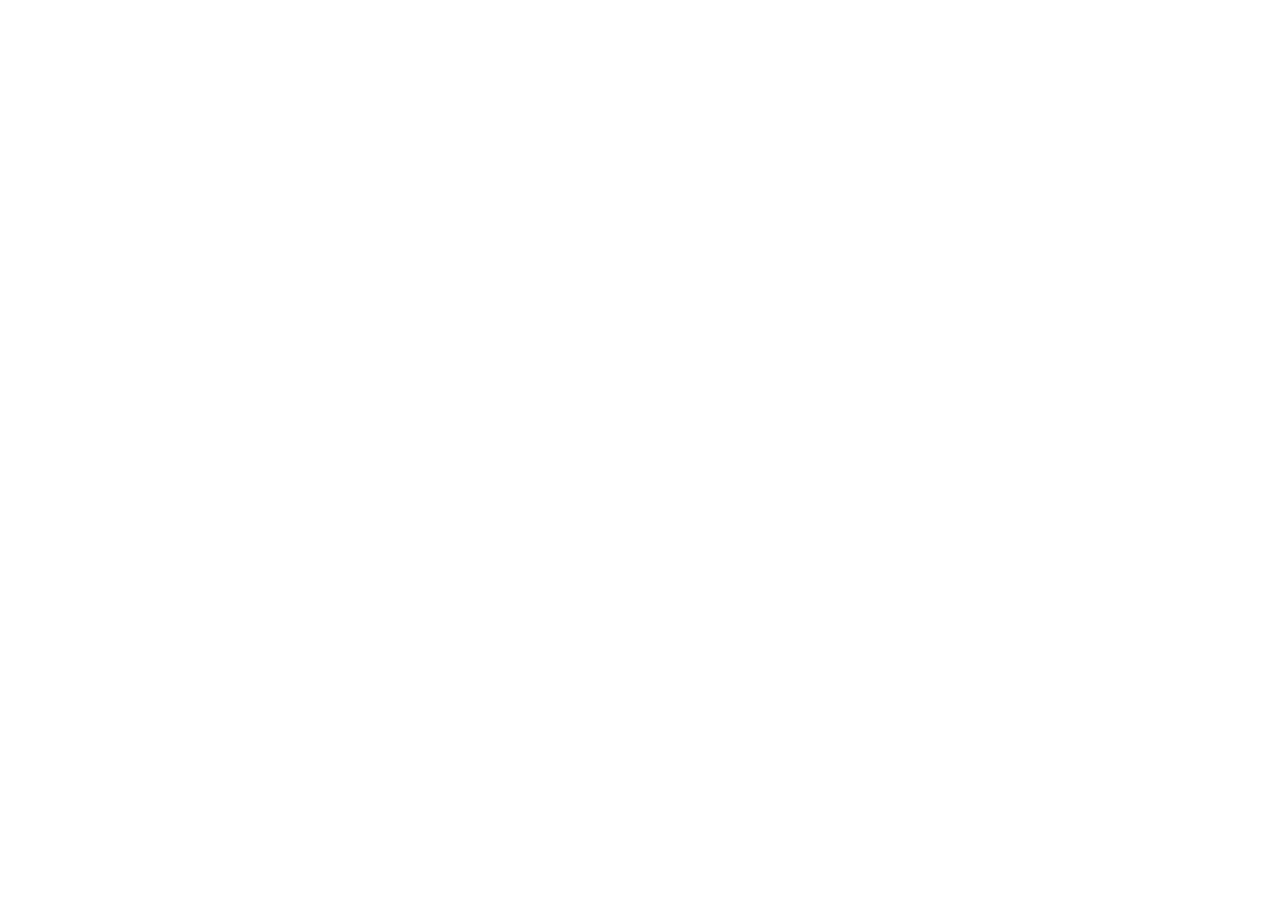
==== commit 41a69dda: "Add files via upload" ====
--- a/index-kinder.html
+++ b/index-kinder.html
@@ -1,2591 +1,14 @@
 <!DOCTYPE html>
-<html data-build="2026-07-30-v3" lang="de" data-theme="light">
+<html lang="de">
 <head>
-<meta charset="UTF-8">
-<meta name="viewport" content="width=device-width, initial-scale=1.0">
-<title>TVKinderprogramm.de — Was läuft heute für Kinder?</title>
-<meta name="description" content="Wo läuft heute Kinderprogramm? Alle Sendungen mit Sender, Startzeit, Laufzeit, Altersempfehlung und Freigabe — mit Fokus auf kostenlose Angebote.">
-<link rel="canonical" href="https://tvkinderprogramm.de/index-kinder.html">
-<meta property="og:url" content="https://tvkinderprogramm.de/index-kinder.html">
-<meta property="og:type" content="website">
-<meta property="og:site_name" content="TVKinderprogramm.de">
-<meta property="og:locale" content="de_DE">
-<meta property="og:title" content="TVKinderprogramm.de — Was läuft heute für Kinder?">
-<meta property="og:description" content="Wo läuft heute Kinderprogramm? Alle Sendungen mit Sender, Startzeit, Laufzeit, Altersempfehlung und Freigabe — mit Fokus auf kostenlose Angebote.">
-<meta name="twitter:card" content="summary">
-<meta name="twitter:title" content="TVKinderprogramm.de — Was läuft heute für Kinder?">
-<meta name="twitter:description" content="Wo läuft heute Kinderprogramm? Alle Sendungen mit Sender, Startzeit, Laufzeit, Altersempfehlung und Freigabe — mit Fokus auf kostenlose Angebote.">
-<link rel="preconnect" href="https://fonts.googleapis.com">
-<link rel="preconnect" href="https://fonts.gstatic.com" crossorigin>
-<link href="https://fonts.googleapis.com/css2?family=Archivo:wght@500;600;700;800;900&family=Barlow+Condensed:wght@600;700&family=Inter:wght@400;500;600;700&family=JetBrains+Mono:wght@400;500;600;700&display=swap" rel="stylesheet">
-<link rel="icon" href="favicon.ico" sizes="48x48">
-<link rel="icon" type="image/png" sizes="32x32" href="favicon-32x32.png">
-<link rel="icon" type="image/png" sizes="16x16" href="favicon-16x16.png">
-<link rel="apple-touch-icon" sizes="180x180" href="apple-touch-icon.png">
-<style>
-
-  /* LIGHT = Standard */
-  :root{
-    --bg:#F4F6FB; --bg2:#E9EDF6; --surface:#FFFFFF; --surface2:#F0F3FA;
-    --line:#E0E4EE; --line2:#CCD3E1;
-    --ink:#0B1220; --muted:#5A6B86; --faint:#8593AC;
-    --green:#2563EB; --green-soft:rgba(37,99,235,.10); --green-line:rgba(37,99,235,.26);
-    --free:#15A554; --free-soft:rgba(21,165,84,.12); --free-line:rgba(21,165,84,.30);
-    --red:#E5484D; --on-accent:#FFFFFF;
-    --wm:#B7791F; --wm-soft:#FBF3DD;
-    --glow1:rgba(37,99,235,.07); --glow2:rgba(37,99,235,.02);
-    --header-bg:rgba(244,246,251,.82); --hover:rgba(11,18,32,.035);
-    --ball-circle:#1B3A8A; --ball-panel:#FFFFFF;
-    --shadow:0 1px 2px rgba(11,18,32,.04), 0 6px 20px -8px rgba(11,18,32,.10);
-    --header-shadow:0 1px 0 rgba(11,18,32,.05), 0 8px 22px -14px rgba(11,18,32,.10);
-    --r:14px;
-  }
-  /* DARK = professionell überarbeitet */
-  html[data-theme="dark"]{
-    --bg:#0A1020; --bg2:#0E1424; --surface:#121A2E; --surface2:#1A2336;
-    --line:rgba(255,255,255,.08); --line2:rgba(255,255,255,.14);
-    --ink:#EAF0FB; --muted:#9AAAC6; --faint:#76869F;
-    --green:#5B8CFF; --green-soft:rgba(91,140,255,.16); --green-line:rgba(91,140,255,.36);
-    --free:#27C46F; --free-soft:rgba(39,196,111,.15); --free-line:rgba(39,196,111,.34);
-    --red:#FF6F6F; --on-accent:#0A0D14;
-    --wm:#E8C44E; --wm-soft:rgba(232,196,78,.12);
-    --glow1:rgba(91,140,255,.12); --glow2:rgba(233,237,245,.022);
-    --header-bg:rgba(10,16,32,.82); --hover:rgba(255,255,255,.04);
-    --ball-circle:#EAF0FB; --ball-panel:#121A2E;
-    --shadow:0 1px 2px rgba(0,0,0,.4), 0 10px 30px -12px rgba(0,0,0,.6);
-    --header-shadow:0 6px 24px rgba(0,0,0,.5);
-    --r:18px;
-  }
-  *{box-sizing:border-box; margin:0; padding:0}
-  html{-webkit-text-size-adjust:100%}
-  body{background:var(--bg); color:var(--ink); font-family:"Inter",system-ui,sans-serif;
-    line-height:1.42; letter-spacing:-.01em; text-rendering:optimizeLegibility; min-height:100vh; -webkit-font-smoothing:antialiased; overflow-x:hidden}
-  body::before{content:""; position:fixed; inset:0; pointer-events:none; z-index:0;
-    background:radial-gradient(820px 460px at 12% -10%, var(--glow1), transparent 62%),
-      radial-gradient(760px 420px at 96% -6%, var(--glow2), transparent 60%)}
-  .wrap{position:relative; z-index:1; max-width:760px; margin:0 auto; padding:0 14px 96px}
-  button{font-family:inherit; cursor:pointer; color:inherit}
-  .mono{font-family:"JetBrains Mono",monospace}
-  :focus-visible{outline:2px solid var(--green); outline-offset:2px; border-radius:6px}
-
-  header{position:sticky; top:0; z-index:40; background:var(--header-bg); backdrop-filter:blur(14px); -webkit-backdrop-filter:blur(14px); border-bottom:1px solid var(--line); box-shadow:var(--header-shadow)}
-  .hbar{max-width:760px; margin:0 auto; padding:14px 16px; display:flex; align-items:center; gap:12px; justify-content:space-between}
-  .logo{font-family:"Archivo",sans-serif; font-weight:900; letter-spacing:-.025em; font-size:19px; white-space:nowrap; line-height:1}
-  .logo .tv{background:var(--green); color:var(--on-accent); padding:3px 5px; border-radius:6px; margin-right:1px; font-style:italic}
-  .logo .de{color:var(--faint); font-weight:700; font-size:13px}
-  .switches{display:flex; align-items:center; gap:8px}
-  .mktwrap{position:relative; display:flex}
-  .mktbtn{border:1px solid var(--line); background:var(--bg2); border-radius:10px; width:36px; height:36px; display:grid; place-items:center; cursor:pointer; padding:0; line-height:1}
-  .mktbtn:hover{border-color:var(--line2)}
-  .mktbtn[aria-expanded="true"]{border-color:var(--green); box-shadow:0 0 0 3px var(--green-soft)}
-  .mktbtn-flag{font-size:18px; line-height:1}
-  .mktpop{position:absolute; top:calc(100% + 8px); right:0; z-index:70; width:min(268px,calc(100vw - 28px)); background:var(--surface); border:1px solid var(--line); border-radius:14px; box-shadow:0 14px 40px rgba(0,0,0,.16); padding:11px 11px 9px}
-  .mktpop[hidden]{display:none}
-  .mktpop-title{font:800 10px "Inter",sans-serif; letter-spacing:.06em; text-transform:uppercase; color:var(--faint); padding:0 3px 8px}
-  .mktpop-list{display:grid; grid-template-columns:1fr 1fr; gap:4px; max-height:min(52vh,340px); overflow:auto}
-  .mktopt{display:flex; align-items:center; gap:7px; width:100%; border:1px solid transparent; background:transparent; border-radius:9px; padding:7px 8px; font:600 12.5px "Inter",sans-serif; color:var(--ink); cursor:pointer; text-align:left}
-  .mktopt:hover{background:var(--bg2)}
-  .mktopt[aria-current="true"]{background:var(--green-soft); border-color:var(--green-line); color:var(--green); font-weight:800}
-  .mktopt .fl{font-size:15px; line-height:1; flex:0 0 auto}
-  .mktopt .nm{min-width:0; overflow:hidden; text-overflow:ellipsis; white-space:nowrap}
-  .mktopt.auto{grid-column:1 / -1; margin-top:4px; border-top:1px solid var(--line); border-radius:0 0 9px 9px; padding-top:9px}
-  .seg{display:flex; background:var(--bg2); border:1px solid var(--line); border-radius:9px; padding:2px; gap:1px}
-  .seg button{border:none; background:transparent; color:var(--muted); font-size:11.5px; font-weight:700; padding:6px 9px; border-radius:7px; font-family:"JetBrains Mono",monospace}
-  .seg button[aria-pressed="true"]{background:var(--surface2); color:var(--green)}
-  .themebtn{border:1px solid var(--line); background:var(--bg2); color:var(--muted); border-radius:10px; width:36px; height:36px; display:grid; place-items:center}
-  .themebtn svg{width:19px; height:19px}
-  .themebtn:hover{color:var(--ink); border-color:var(--green-line)}
-
-  /* Bottom navigation */
-  nav.bottomnav{position:fixed; left:0; right:0; bottom:0; z-index:45; display:flex; justify-content:center; gap:6px;
-    padding:11px 12px calc(11px + env(safe-area-inset-bottom)); background:var(--header-bg);
-    backdrop-filter:blur(16px); -webkit-backdrop-filter:blur(16px); border-top:1.5px solid var(--line);
-    box-shadow:0 -8px 26px rgba(19,33,58,.10)}
-  html[data-theme="dark"] nav.bottomnav{box-shadow:none}
-  .navitem{flex:1 1 0; max-width:170px; border:none; background:none; display:flex; flex-direction:column; align-items:center; gap:5px;
-    padding:9px 6px; border-radius:16px; color:var(--muted); font-family:"Inter",sans-serif; font-weight:700;
-    font-size:12px; white-space:nowrap; transition:color .15s, background .15s, transform .1s}
-  .navitem svg{width:26px; height:26px}
-  .navitem[aria-selected="true"]{color:var(--green); background:var(--green-soft)}
-  .navitem:active{transform:scale(.95)}
-
-  /* Day separators */
-  .daybar{display:flex; align-items:center; gap:9px; margin:14px 0 10px; position:sticky; top:64px; z-index:6; background:var(--bg); padding:10px 2px 9px}
-  .daybar .d{font-family:"Archivo",sans-serif; font-weight:800; font-size:12px; letter-spacing:.045em; text-transform:uppercase; color:var(--ink)}
-  .daybar .ln{flex:1; height:1px; background:var(--line)}
-  .daybar .dtag{flex:0 0 auto; font:800 10px "JetBrains Mono",monospace; letter-spacing:.07em; color:#fff; background:var(--green); border-radius:5px; padding:3px 6px 2px}
-  .daybar .dtag.tm{background:transparent; color:var(--green); border:1px solid var(--green-line); padding:2px 5px 1px}
-  .section-eyebrow{display:flex; align-items:baseline; gap:9px; margin:18px 2px 9px}
-  .section-eyebrow h2{font-family:"Archivo",sans-serif; font-weight:800; font-size:17px; letter-spacing:-.02em}
-  .section-eyebrow .cnt{font-family:"JetBrains Mono",monospace; font-size:11px; color:var(--faint)}
-
-  /* Match / card rows */
-  .board{display:flex; flex-direction:column; gap:8px}
-  .row{position:relative; background:var(--surface); border:1px solid var(--line); border-radius:var(--r); overflow:hidden; box-shadow:var(--shadow); transition:border-color .18s}
-  .row.open{border-color:var(--line2)}.row.open .rowhead{background:radial-gradient(150px 90px at 16% -30%, rgba(91,140,255,.06), transparent 72%),radial-gradient(150px 90px at 84% -30%, rgba(91,140,255,.05), transparent 72%)}html[data-theme="dark"] .row.open .rowhead{background:radial-gradient(175px 120px at 14% -35%, rgba(140,185,255,.22), transparent 68%),radial-gradient(175px 120px at 86% -35%, rgba(140,185,255,.18), transparent 68%),radial-gradient(95px 70px at 50% -55%, rgba(255,255,255,.12), transparent 70%),linear-gradient(180deg, rgba(120,150,210,.08), rgba(10,16,32,0) 60%)}html[data-theme="dark"] .row.open{border-color:rgba(140,185,255,.30); box-shadow:0 0 0 1px rgba(140,185,255,.06), 0 8px 30px rgba(0,0,0,.38)}
-  .row.free{box-shadow:inset 3px 0 0 var(--free), var(--shadow)}
-  .rowhead{width:100%; border:none; background:none; display:grid; grid-template-columns:62px 1fr auto; align-items:center; gap:12px; padding:13px 14px 13px 15px; text-align:left}
-  .rowhead:hover{background:var(--hover)}
-  .time{font-family:"JetBrains Mono",monospace; font-weight:700; font-size:16px; color:var(--ink); text-align:center; line-height:1.05}
-  .time small{display:block; font-size:8px; color:var(--faint); font-weight:400; letter-spacing:.06em; margin-top:3px}
-  .time.live{color:var(--red)}
-  .live-flag{display:inline-flex; align-items:center; gap:4px; font-family:"JetBrains Mono",monospace; font-size:9px; color:var(--red); font-weight:700; letter-spacing:.04em}
-  .live-flag b{width:5px; height:5px; border-radius:50%; background:var(--red); animation:pulse 1.6s infinite}
-  @keyframes pulse{0%{box-shadow:0 0 0 0 rgba(255,90,77,.5)}70%{box-shadow:0 0 0 6px rgba(255,90,77,0)}100%{box-shadow:0 0 0 0 rgba(255,90,77,0)}}
-  .teams{min-width:0}
-  .teams .t{font-weight:600; font-size:15px; display:flex; align-items:center; gap:8px}
-  .teams .t .sc{font-family:"JetBrains Mono",monospace; font-weight:700; margin-left:auto; font-size:14px; color:var(--ink)}
-  .flag{font-size:16px; line-height:1; flex:0 0 auto; width:1.25em; text-align:center}
-  .flag .cball{width:1.18em; height:1.18em; display:block; margin:0 auto}
-  .teams .meta{display:flex; align-items:center; gap:8px; margin-top:7px; flex-wrap:wrap}
-  .comp{font-size:10px; color:var(--muted); font-weight:700; letter-spacing:.05em; text-transform:uppercase; border-left:1.5px solid var(--line2); padding-left:7px}
-  .freebest{font-family:"JetBrains Mono",monospace; font-size:9.5px; font-weight:700; letter-spacing:.02em; padding:2.5px 7px; border-radius:6px; display:inline-flex; gap:4px; align-items:center; white-space:nowrap}
-  .freebest.tv{background:var(--free); color:var(--on-accent)}
-  .freebest.radio{background:transparent; color:var(--free); border:1px solid var(--free-line)}
-  .freebest.pay{background:transparent; color:var(--muted); border:1px solid var(--line2)}
-  .chev{justify-self:end; width:30px; height:30px; border-radius:50%; border:1px solid var(--line); background:var(--bg2); color:var(--muted); display:grid; place-items:center; transition:transform .25s ease, background .15s, color .15s, border-color .15s; flex:0 0 auto}
-  .chev svg{width:16px; height:16px}
-  .rowhead:hover .chev{color:var(--green); border-color:var(--green-line)}
-  .row.open .chev{transform:rotate(180deg); background:var(--green-soft); color:var(--green); border-color:var(--green-line)}
-
-  .panel{display:grid; grid-template-rows:0fr; transition:grid-template-rows .26s ease}
-  .row.open .panel{grid-template-rows:1fr}
-  .panel-in{overflow:hidden; min-height:0}
-  .panel-pad{padding:2px 15px 14px; border-top:1px solid var(--line)}
-  .ytembed{position:relative; width:100%; aspect-ratio:16/9; border-radius:11px; overflow:hidden; background:#000; margin:2px 0 14px; cursor:pointer; border:1px solid var(--line2)}
-  .ytembed img.thumb{width:100%; height:100%; object-fit:cover; display:block}
-  .ytembed .pbtn{position:absolute; inset:0; display:flex; align-items:center; justify-content:center; background:linear-gradient(180deg,rgba(0,0,0,.04),rgba(0,0,0,.34))}
-  .ytembed .pbtn svg{width:60px; height:42px; filter:drop-shadow(0 2px 10px rgba(0,0,0,.5)); transition:transform .12s}
-  .ytembed:hover .pbtn svg{transform:scale(1.08)}
-  .ytembed .plabel{position:absolute; left:10px; bottom:9px; font-size:11px; font-weight:700; color:#fff; background:rgba(0,0,0,.62); padding:4px 8px; border-radius:6px; letter-spacing:.02em}
-  .ytembed iframe{width:100%; height:100%; border:0; display:block}
-  .ytembed:focus-visible{outline:2px solid var(--green); outline-offset:2px}
-  .dh{font:700 10.5px "Inter",sans-serif; letter-spacing:.06em; text-transform:uppercase; color:var(--muted); margin:13px 0 4px; display:flex; align-items:center; gap:6px}
-  .dh .ff{font-size:14px}
-  .chlist{}
-  .chrow{display:flex; align-items:center; gap:9px; padding:9px 0; border-bottom:1px solid var(--line); font-size:14px}
-  .chrow:last-child{border-bottom:0}
-  .time .odtime{font:700 11px "JetBrains Mono",monospace;color:#2563EB;letter-spacing:.02em;display:inline-block;padding-top:3px}
-  .chrow .nm{font-weight:600}
-  .chrow .nm a.streamlink,.sendrow .schans a.streamlink{color:inherit;text-decoration:underline;text-decoration-color:#2563EB;text-underline-offset:2px;text-decoration-thickness:1.5px;cursor:pointer}
-  .chrow .nm a.streamlink:hover,.sendrow .schans a.streamlink:hover{color:#2563EB}
-  .chrow .none{color:var(--faint); font-style:italic; font-size:13px}
-  .q{font-family:"JetBrains Mono",monospace; font-weight:700; font-size:9px; letter-spacing:.02em; padding:2px 5px; border-radius:4px; background:var(--surface2); color:var(--muted); border:1px solid var(--line)}
-  .q.k4{color:var(--green); border-color:var(--green-line)}
-  .q.k8{color:var(--red)}
-  .chrow .tag{font-family:"JetBrains Mono",monospace; font-size:9px; font-weight:700; letter-spacing:.03em; padding:2.5px 7px; border-radius:5px; margin-left:auto; white-space:nowrap}
-  .tag.fta{background:var(--free); color:var(--on-accent)}
-  .tag.pay{background:transparent; color:var(--muted); border:1px solid var(--line2)}
-
-  .morebtn{margin-top:10px; border:none; background:none; color:var(--green); border-radius:8px; padding:6px 2px; font-family:"Inter",sans-serif; font-weight:700; font-size:12.5px; display:inline-flex; align-items:center; gap:6px; cursor:pointer}
-  .morebtn:hover{text-decoration:underline; text-underline-offset:3px}
-  .morebtn .mchev{width:14px; height:14px; flex:0 0 auto; transition:transform .25s cubic-bezier(.34,1.4,.5,1)}
-  .morebtn[aria-expanded="true"] .mchev{transform:rotate(180deg)}
-  .morebtn:focus-visible{outline:2px solid var(--green); outline-offset:2px}
-  .morewrap{display:grid; grid-template-rows:0fr; transition:grid-template-rows .24s ease}
-  .morewrap.show{grid-template-rows:1fr}
-  .morewrap > div{overflow:hidden; min-height:0}
-  .cgroup{margin-top:12px}
-  .cgroup .ctitle{display:flex; align-items:center; gap:7px; font:700 12.5px "Inter",sans-serif; color:var(--ink); margin-bottom:2px}
-  .cgroup .ctitle .ff{font-size:15px}
-  .sendlist{margin-top:10px; border-top:1px solid var(--line)}
-  .lohntwrap,.analysewrap{margin-top:10px; border-top:1px solid var(--line); padding-top:6px}
-  .lvticker:empty{display:none}
-  .lvticker{margin:0 0 12px; padding:10px 12px 12px; background:var(--bg2); border:1px solid var(--line); border-radius:12px}
-  /* Achse: ordnet die beiden Timeline-Spalten den Teams zu (ersetzt den doppelten Score-Kopf) */
-  .lvt-axis{display:grid; grid-template-columns:1fr auto 1fr; align-items:center; column-gap:8px; margin-bottom:9px}
-  .lvt-ax{display:flex; align-items:center; gap:5px; min-width:0; font:800 9.5px "Inter",sans-serif; letter-spacing:.06em; text-transform:uppercase; color:var(--faint)}
-  .lvt-ax.home{justify-content:flex-end}
-  .lvt-ax.away{justify-content:flex-start}
-  .lvt-ax b{font-weight:800; white-space:nowrap; overflow:hidden; text-overflow:ellipsis}
-  .lvt-axb{flex:0 0 auto; display:inline-flex; align-items:center; font-size:12px; line-height:1}
-  .lvt-axb .cball{width:14px; height:14px; margin:0}
-  .lvt-pill{display:inline-flex; align-items:center; gap:5px; font:800 9px "Inter",sans-serif; letter-spacing:.05em; text-transform:uppercase; color:#fff; padding:3px 8px; border-radius:999px; white-space:nowrap}
-  .lvt-pill.pause{background:#D9870A}
-  .lvt-dot{width:5px; height:5px; border-radius:50%; background:#fff; animation:lvtpulse 1.3s infinite}
-  @keyframes lvtpulse{0%,100%{opacity:1}50%{opacity:.25}}
-  /* Fortschritt: zeigt, wie weit das Spiel ist - Information, die der Zeilenkopf nicht liefert */
-  .lvt-prog{position:relative; height:3px; border-radius:999px; background:var(--line); margin:0 0 11px; overflow:hidden}
-  .lvt-prog i{position:absolute; top:0; bottom:0; left:0; background:var(--green); border-radius:999px; transition:width .8s ease}
-  .lvt-prog span{position:absolute; top:0; bottom:0; left:50%; width:1px; background:var(--surface); opacity:.9}
-  .lvt-timeline{position:relative}
-  .lvt-timeline::before{content:""; position:absolute; top:5px; bottom:5px; left:50%; width:2px; transform:translateX(-50%); background:var(--line)}
-  .lvt-row{position:relative; display:grid; grid-template-columns:1fr 46px 1fr; align-items:center; column-gap:7px; padding:3px 0}
-  .lvt-cell{display:flex; align-items:center; gap:6px; min-width:0; font-size:12.5px; color:var(--ink)}
-  .lvt-cell.left{justify-content:flex-end; text-align:right}
-  .lvt-cell.right{justify-content:flex-start; text-align:left}
-  .lvt-who{font-weight:600; min-width:0; line-height:1.25; overflow-wrap:anywhere; hyphens:auto; display:-webkit-box; -webkit-line-clamp:3; -webkit-box-orient:vertical; overflow:hidden}
-  .lvt-row.goal .lvt-who{font-weight:800}
-  .lvt-row.yellow .lvt-cell,.lvt-row.red .lvt-cell{color:var(--muted); font-size:11.5px}
-  .lvt-tag{font:800 8px "Inter",sans-serif; letter-spacing:.03em; color:var(--faint); border:1px solid var(--line2); border-radius:4px; padding:0 3px; text-transform:uppercase; white-space:nowrap}
-  .lvt-ic{display:inline-flex; align-items:center; justify-content:center; flex:0 0 auto}
-  .lvt-ic.goal{font-size:14px}
-  .lvt-card{width:9px; height:12px; border-radius:2px; display:inline-block; box-shadow:0 1px 2px rgba(0,0,0,.18)}
-  .lvt-card.yellow{background:#F5C518}
-  .lvt-card.red{background:#E5342B}
-  .lvt-run{font:800 9.5px "JetBrains Mono",monospace; color:var(--green); background:var(--green-soft); border:1px solid var(--green-line); border-radius:5px; padding:1px 5px; flex:0 0 auto}
-  .lvt-node{display:flex; justify-content:center; position:relative; z-index:1}
-  .lvt-min{font:800 9.5px "JetBrains Mono",monospace; color:var(--muted); background:var(--bg2); border:1.5px solid var(--line); border-radius:999px; padding:2px 6px; min-width:26px; text-align:center}
-  .lvt-row.goal .lvt-min{border-color:var(--green); color:var(--green)}
-  .lvt-row.yellow .lvt-min{border-color:#F5C518}
-  .lvt-row.red .lvt-min{border-color:#E5342B; color:#E5342B}
-  .lvt-row.is-last .lvt-min{box-shadow:0 0 0 3px var(--green-soft)}
-  .lvt-break{position:relative; z-index:1; text-align:center; margin:5px 0}
-  .lvt-break span{display:inline-block; font:800 9px "Inter",sans-serif; letter-spacing:.08em; text-transform:uppercase; color:var(--faint); background:var(--bg2); border:1px solid var(--line); border-radius:999px; padding:2px 11px}
-  .lvt-empty{font-size:12px; color:var(--muted); padding:2px 2px 0}
-  .lvt-nodata{display:flex; align-items:flex-start; gap:7px; font-size:12px; line-height:1.45; color:var(--muted)}
-  .lvt-nd-ic{flex:0 0 auto; font-size:12px; opacity:.75; line-height:1.45}
-  .lvt-nd-link{display:block; width:fit-content; margin-top:6px; font-weight:700; color:var(--green); text-decoration:none; border-bottom:1px solid var(--green-line)}
-  /* schmale Phones: Name bekommt die volle Spaltenbreite, Icon + Zwischenstand ruecken darunter */
-  @media (max-width:405px){ .lvt-row{grid-template-columns:1fr 40px 1fr; column-gap:5px}
-    .lvt-cell{font-size:12px; flex-wrap:wrap; row-gap:1px}
-    .lvt-who{flex:1 0 100%; order:-1}
-    .lvt-ax{font-size:9px} }
-  @media (prefers-reduced-motion: reduce){ .lvt-dot{animation:none} .lvt-prog i{transition:none} }
-  .lineupwrap:empty{display:none}
-  .lu{margin-top:2px}
-  .lu-head{display:flex; align-items:baseline; justify-content:space-between; gap:10px; margin-bottom:11px}
-  .lu-t{font:700 12.5px "Archivo",sans-serif; color:var(--ink); min-width:0; overflow:hidden; text-overflow:ellipsis; white-space:nowrap}
-  .lu-t.right{text-align:right}
-  .lu-form{display:inline-block; font:800 9.5px "JetBrains Mono",monospace; color:var(--green); background:var(--green-soft); border-radius:5px; padding:2px 6px; vertical-align:middle}
-  .lu-line{display:grid; grid-template-columns:1fr auto 1fr; align-items:center; column-gap:10px; padding:7px 0; border-top:1px solid var(--line)}
-  .lu-line:first-of-type{border-top:none; padding-top:2px}
-  .lu-line-lbl{font:800 8px "Inter",sans-serif; text-transform:uppercase; letter-spacing:.07em; color:var(--faint); text-align:center; white-space:nowrap}
-  .lu-line-col{display:flex; flex-direction:column; gap:7px; min-width:0}
-  .lu-line-col.home{align-items:flex-end}
-  .lu-line-col.away{align-items:flex-start}
-  .lu-grid{display:grid; grid-template-columns:1fr 1fr; gap:7px 16px}
-  .lu-p{display:flex; align-items:center; gap:7px; max-width:100%}
-  .lu-p.home{flex-direction:row-reverse; text-align:right}
-  .lu-no{flex:0 0 auto; width:21px; height:21px; display:inline-flex; align-items:center; justify-content:center; font:800 9.5px "JetBrains Mono",monospace; color:var(--muted); background:var(--surface); border:1px solid var(--line2); border-radius:50%}
-  .lu-nm{font:600 12.5px "Inter",sans-serif; color:var(--ink); overflow:hidden; text-overflow:ellipsis; white-space:nowrap}
-  .lu-c{display:inline-block; font:800 7.5px "Inter",sans-serif; color:var(--on-accent); background:var(--green); border-radius:3px; padding:1px 3px; margin-left:4px; vertical-align:middle}
-  .lu-bank{margin-top:11px; border-top:1px dashed var(--line); padding-top:9px}
-  .lu-bank-h{font:800 9px "Inter",sans-serif; text-transform:uppercase; letter-spacing:.07em; color:var(--faint); margin-bottom:8px}
-  .lu-bank-grid{display:grid; grid-template-columns:1fr 1fr; gap:7px 16px}
-  .lu-bank-col{display:flex; flex-wrap:wrap; gap:6px 8px; align-content:flex-start}
-  .lu-bank-col.right{justify-content:flex-end}
-  .lu-sub{display:inline-flex; align-items:center; gap:5px; font:500 11px "Inter",sans-serif; color:var(--muted)}
-  .lu-no.sm{width:16px; height:16px; font-size:8px}
-  .lu-note{font-size:12px; color:var(--muted); padding:6px 2px}
-  .lh-sec,.an-sec{margin:11px 0}
-  .lh-h,.an-h{font:700 10.5px "Inter",sans-serif; letter-spacing:.06em; text-transform:uppercase; color:var(--muted); margin:0 0 6px; display:flex; align-items:center; gap:8px; flex-wrap:wrap}
-  .lh-txt{font-size:13px; color:var(--ink); margin:8px 0; line-height:1.5}
-  .tvf-note{display:inline-block; font:700 9.5px "JetBrains Mono",monospace; letter-spacing:.04em; color:#7A5AF8; border:1px solid rgba(122,90,248,.4); background:rgba(122,90,248,.1); border-radius:5px; padding:2px 6px; text-transform:uppercase}
-  html[data-theme="dark"] .tvf-note{color:#B9A6FF}
-  .lh-rate,.an-rate{display:flex; align-items:center; gap:9px}
-  .lh-rv{font:800 18px "JetBrains Mono",monospace; color:var(--ink)}
-  .lh-rl{font-size:12.5px; color:var(--muted); font-weight:600}
-  .lh-voice{padding:8px 0; border-bottom:1px solid var(--line)}
-  .lh-voice:last-child{border-bottom:0}
-  .lh-qt{display:block; font-size:13.5px; font-style:italic; color:var(--ink); line-height:1.5}
-  .lh-by{display:block; font-size:11px; color:var(--faint); margin-top:3px}
-  .lh-tag{display:inline-block; font:700 9px "JetBrains Mono",monospace; color:var(--green); border:1px solid var(--line2); border-radius:4px; padding:1px 5px; margin-right:6px; text-transform:uppercase; vertical-align:middle}
-  .lh-src{color:var(--green); text-decoration:none; font-weight:600}
-  .lh-src:hover{text-decoration:underline}
-  .lh-prov{font:600 10px "Inter",sans-serif; color:var(--faint); text-transform:none; letter-spacing:0}
-  .lh-odds{display:flex; gap:7px; flex-wrap:wrap}
-  .lh-od{flex:1 1 0; min-width:60px; display:flex; flex-direction:column; align-items:center; gap:2px; border:1px solid var(--line2); border-radius:8px; padding:7px 4px; font:700 14px "JetBrains Mono",monospace; color:var(--ink)}
-  .lh-od b{font:700 10px "Inter",sans-serif; color:var(--muted)}
-  .lh-upd{font-size:11px; color:var(--faint); margin-top:6px}
-  .lh-disc{font-size:10.5px; color:var(--faint); margin-top:5px; line-height:1.45; display:flex; gap:6px; align-items:flex-start}
-  .lh-18{flex:0 0 auto; font:800 9px "JetBrains Mono",monospace; color:#C81E1E; border:1px solid rgba(200,30,30,.4); border-radius:4px; padding:1px 4px}
-  .lh-team{margin:7px 0}
-  .lh-tn{display:block; font-size:11px; font-weight:700; color:var(--muted); margin-bottom:4px}
-  .lh-mrow{display:flex; gap:6px; flex-wrap:wrap}
-  .lh-match{display:inline-flex; align-items:center; gap:5px; border:1px solid var(--line); border-radius:7px; padding:4px 7px; font-size:11.5px}
-  a.lh-match.lh-link{ color:inherit; cursor:pointer; text-decoration:none; transition:border-color .15s ease, background .15s ease }
-  a.lh-match.lh-link:hover{ border-color:var(--green); background:var(--green-soft) }
-  a.lh-match.lh-link .lh-opp{ text-decoration:underline; text-decoration-color:var(--line2); text-underline-offset:2px }
-  .lh-out{font:800 10px "JetBrains Mono",monospace; width:16px; height:16px; display:inline-flex; align-items:center; justify-content:center; border-radius:4px; color:#fff}
-  .lh-out.win{background:#16a34a}
-  .lh-out.draw{background:#9ca3af}
-  .lh-out.loss{background:#dc2626}
-  .lh-res{font-weight:700; color:var(--ink)}
-  .lh-opp{color:var(--muted)}
-  .lh-pd{color:var(--faint); font-size:10px}
-  .analyse2{margin-top:8px; border-top:1px solid var(--line); padding-top:6px}
-  .an-li{display:flex; align-items:center; gap:9px; padding:4px 0; font-size:13px}
-  .an-min{font:700 11px "JetBrains Mono",monospace; color:var(--green); min-width:30px}
-  .an-pl{color:var(--ink); font-weight:600}
-  .an-fl{color:var(--faint); font-size:11px; font-weight:600}
-  .an-sub{color:var(--muted); font-size:11.5px}
-  .an-card{width:11px; height:15px; border-radius:2px; flex:0 0 auto}
-  .an-card.yel{background:#f5c518}
-  .an-card.red{background:#dc2626}
-  .an-card.yr{background:linear-gradient(135deg,#f5c518 0 50%,#dc2626 50% 100%)}
-  .an-motm{display:flex; gap:10px; align-items:flex-start}
-  .an-mimg{width:46px; height:46px; border-radius:50%; object-fit:cover; flex:0 0 auto}
-  .an-mname{font-weight:600; font-size:14px; color:var(--ink)}.an-mtop{display:flex; align-items:baseline; gap:8px; flex-wrap:wrap}.an-mtop .an-mnote{margin-left:0; margin-right:2px}
-  .an-mnote,.an-rnote{display:inline-block; margin-left:8px; font:700 10px "JetBrains Mono",monospace; color:#7A5AF8}
-  html[data-theme="dark"] .an-mnote,html[data-theme="dark"] .an-rnote{color:#B9A6FF}
-  .an-mwhy{display:block; font-size:12px; color:var(--muted); margin-top:3px; line-height:1.45}
-  .an-ref{font-size:13px; color:var(--ink)}
-  .an-bar{display:flex; height:22px; border-radius:6px; overflow:hidden; font:700 11px "Inter",sans-serif}
-  .an-ba{background:var(--green); color:#fff; display:flex; align-items:center; padding:0 7px; min-width:0}
-  .an-bb{background:var(--line2); color:var(--ink); display:flex; align-items:center; justify-content:flex-end; padding:0 7px; min-width:0}
-  .an-cmp{display:flex; align-items:center; gap:10px; font:800 18px "JetBrains Mono",monospace; color:var(--ink)}
-  .an-cmp span{color:var(--faint)}
-  .an-run{font-size:13px; color:var(--ink)}
-  .an-srcline{font-size:10.5px; color:var(--faint); margin-top:8px}
-  .lh-score{margin:4px 0 12px}
-  .lh-sc-top{display:flex; align-items:baseline; gap:5px}
-  .lh-sc-lbl{font:700 10.5px "Inter",sans-serif; letter-spacing:.06em; text-transform:uppercase; color:var(--muted); margin-right:auto}
-  .lh-sc-val{font:800 26px "JetBrains Mono",monospace; line-height:1}
-  .lh-sc-max{font-size:12px; color:var(--faint); font-weight:700}
-  .lh-sc-bar{margin-top:6px; height:7px; border-radius:5px; background:var(--line2); overflow:hidden}
-  .lh-sc-bar span{display:block; height:100%; border-radius:5px}
-  .an-ev{display:flex; align-items:center; gap:8px; padding:4px 0; font-size:13px}
-  .an-eic{flex:0 0 auto; width:20px; text-align:center; font-size:13px}
-  .an-emin{font:700 11px "JetBrains Mono",monospace; color:var(--muted); min-width:30px}
-  .an-etm{flex:0 0 auto}
-  .an-epl{color:var(--ink); font-weight:600}
-  .an-noterow{display:inline-flex; align-items:center; gap:7px; margin:8px 0 2px}
-  .an-noteic{color:#F5B301; font-size:18px; line-height:1}
-  .an-noteval{font:800 18px "JetBrains Mono",monospace; color:var(--ink)}
-  .an-notelbl{font-size:12.5px; color:var(--muted); font-weight:600}
-  .an-notetag{font:700 8.5px "JetBrains Mono",monospace; letter-spacing:.04em; color:#7A5AF8; border:1px solid rgba(122,90,248,.4); background:rgba(122,90,248,.1); border-radius:4px; padding:2px 5px; text-transform:uppercase}
-  html[data-theme="dark"] .an-notetag{color:#B9A6FF}
-  .an-fazit{font-size:13px; color:var(--ink); line-height:1.55; margin:4px 0 0}
-  .sendrow{display:flex; align-items:center; justify-content:space-between; gap:14px; padding:9px 2px; border-bottom:1px solid var(--line)}
-  .sendrow .sflag{font-size:18px; line-height:1; flex:0 0 auto}
-  .sendrow .schans{display:flex; flex-wrap:wrap; justify-content:flex-end; gap:5px 9px}
-  .sendrow .schans .ch{font:600 12.5px "Inter",sans-serif; white-space:nowrap; color:var(--ink)}
-  .sendrow .schans .ch.fta{color:var(--free)}
-  .sendrow .schans .ch.pay{color:var(--muted)}
-  .sendrow .schans .none{font-size:12px; color:var(--faint)}
-
-  .auxlinks{display:flex; flex-wrap:wrap; gap:7px; margin-top:12px}
-  .auxlinks a{font-size:11.5px; color:var(--muted); text-decoration:none; border:1px solid var(--line); border-radius:8px; padding:6px 9px; background:var(--bg2); display:inline-flex; align-items:center; gap:6px}
-  .auxlinks a:hover{color:var(--ink); border-color:var(--line2)}
-  .auxlinks a .ic{color:var(--free); font-size:11px}
-
-  /* Highlights extras */
-  .summary{font-family:"JetBrains Mono",monospace; font-size:12.5px; color:var(--ink); padding:12px 0 4px; font-weight:700}
-  .scorers{display:flex; flex-direction:column; gap:6px; padding:6px 0}
-  .scorer{display:flex; align-items:center; gap:9px; font-size:13.5px}
-  .scorer .min{font-family:"JetBrains Mono",monospace; color:var(--free); font-size:12px; width:46px; font-weight:700}
-  .scorer .who{font-weight:600}
-  .vids{display:grid; gap:9px; margin-top:6px}
-  .vid{border:1px solid var(--line); border-radius:11px; overflow:hidden; background:var(--bg2)}
-  .vthumb{aspect-ratio:16/9; background:linear-gradient(140deg,#1d2b46,#101a2e); display:grid; place-items:center; position:relative}
-  html[data-theme="dark"] .vthumb{background:linear-gradient(140deg,#23241d,#16160f)}
-  .vthumb .play{width:48px; height:48px; border-radius:50%; background:var(--green); display:grid; place-items:center; color:var(--on-accent)}
-  .vthumb .play svg{margin-left:3px}
-  .vthumb .yt{position:absolute; top:8px; left:9px; font-family:"JetBrains Mono",monospace; font-size:9px; color:#cfd8ea; background:rgba(8,14,26,.65); padding:3px 6px; border-radius:5px}
-  .vcap{display:flex; justify-content:space-between; gap:8px; padding:9px 11px; font-size:11px}
-  .vcap .vt{font-weight:600}
-  .vcap .src{color:var(--faint); font-family:"JetBrains Mono",monospace; font-size:9.5px; white-space:nowrap}
-
-  /* Highlights: Quellen / Relive / Pay */
-  .sumrow{display:flex; align-items:center; gap:9px; padding:9px 0; border-bottom:1px solid var(--line); font-size:13.5px}
-  .sumrow:last-child{border-bottom:0}
-  .slabel{font-family:"JetBrains Mono",monospace; font-weight:700; font-size:10px; padding:3px 7px; border-radius:5px; border:1px solid var(--line2); color:var(--muted); flex:0 0 auto}
-  .slabel.zdf{color:#C8791B; border-color:rgba(231,160,60,.45); background:rgba(231,160,60,.12)}
-  .slabel.ard{color:#2C6BD6; border-color:rgba(74,140,230,.45); background:rgba(74,140,230,.12)}
-  .slabel.yt{color:#D63A35; border-color:rgba(229,80,70,.45); background:rgba(229,80,70,.12)}
-  html[data-theme="dark"] .slabel.zdf{color:#F0B45A}
-  html[data-theme="dark"] .slabel.ard{color:#74B0FF}
-  html[data-theme="dark"] .slabel.yt{color:#FF7A72}
-  .sumrow .sname{font-weight:600; min-width:0; overflow:hidden; text-overflow:ellipsis; white-space:nowrap}
-  .sumrow .sright{margin-left:auto; display:flex; align-items:center; gap:11px; flex:0 0 auto}
-  .sumrow .slen{font-family:"JetBrains Mono",monospace; font-size:11px; color:var(--faint)}
-  .sumrow .swatch{font-size:11.5px; color:var(--green); font-weight:700; text-decoration:none; white-space:nowrap}
-  .sumrow .swatch:hover{text-decoration:underline}
-  .fullm{display:flex; align-items:center; gap:12px; text-decoration:none; color:var(--ink); background:var(--free-soft); border:1px solid var(--free-line); border-radius:12px; padding:12px 13px; margin-top:2px}
-  .fullm:hover{border-color:var(--free)}
-  .fullm .fic{width:33px; height:33px; border-radius:9px; background:var(--free); color:var(--on-accent); display:grid; place-items:center; font-size:12px; flex:0 0 auto}
-  .fullm .ftx{flex:1; display:flex; flex-direction:column; min-width:0}
-  .fullm .ftx b{font-weight:700; font-size:14px}
-  .fullm .ftx span{font-size:11.5px; color:var(--muted)}
-  .fullm .fmeta{text-align:right; font-size:11px; color:var(--muted); white-space:nowrap; line-height:1.45; flex:0 0 auto}
-  .fullm .fmeta b{display:block; color:var(--free); font-size:11.5px; font-weight:700}
-  .paybox{display:flex; align-items:center; gap:11px; background:var(--bg2); border:1px dashed var(--line2); border-radius:12px; padding:12px 13px; font-size:12.5px; color:var(--muted); margin-top:2px}
-  .paybox .pic{width:33px; height:33px; border-radius:9px; background:var(--surface2); display:grid; place-items:center; flex:0 0 auto}
-  .paybox a{color:var(--green); font-weight:700; text-decoration:none}
-  .paybox a:hover{text-decoration:underline}
-
-  /* Teilen-Button + Toast */
-  .sharebar{display:flex; justify-content:flex-end; gap:8px; flex-wrap:wrap; margin-top:13px}
-  .sharebtn{display:inline-flex; align-items:center; gap:7px; border:1px solid var(--line2); background:var(--bg2); color:var(--ink); border-radius:10px; padding:8px 14px; font-weight:700; font-size:12.5px; font-family:"Inter",sans-serif}
-  .sharebtn svg{width:15px; height:15px}
-  .sharebtn:hover{border-color:var(--green-line); color:var(--green)}
-  .sharebtn.done{border-color:var(--free-line); color:var(--free); background:var(--free-soft)}
-  .toast{position:fixed; left:50%; bottom:86px; transform:translateX(-50%) translateY(12px); z-index:70; background:var(--ink); color:var(--bg); font-size:12.5px; font-weight:700; padding:11px 18px; border-radius:11px; box-shadow:0 12px 34px rgba(0,0,0,.28); opacity:0; pointer-events:none; transition:opacity .2s, transform .2s}
-  .toast.show{opacity:1; transform:translateX(-50%) translateY(0)}
-
-  /* ===== WM-Tab ===== */
-  .wm-hero{position:relative; overflow:hidden; border:1px solid var(--line); border-radius:20px; padding:20px 18px; background:var(--surface); box-shadow:var(--shadow); margin-bottom:4px}
-  .wm-hero::before{content:""; position:absolute; inset:0; opacity:.09; background:linear-gradient(100deg,#1f6fff 0 33%,#ffffff 33% 66%,#16a34a 66% 100%)}
-  html[data-theme="dark"] .wm-hero::before{opacity:.14}
-  .wm-eyebrow{position:relative; display:inline-flex; align-items:center; gap:6px; font-family:"JetBrains Mono",monospace; font-size:10.5px; font-weight:700; letter-spacing:.06em; text-transform:uppercase; color:var(--wm); border:1px solid var(--wm); background:var(--wm-soft); border-radius:999px; padding:5px 11px}
-  .wm-h1{position:relative; font-family:"Archivo",sans-serif; font-weight:900; letter-spacing:-.025em; font-size:27px; line-height:1.06; margin:13px 0 5px}
-  .wm-sub{position:relative; color:var(--muted); font-size:13.5px; max-width:46ch}
-  .wm-meta{position:relative; margin-top:13px; display:flex; flex-wrap:wrap; gap:7px}
-  .wm-pill{font-size:11.5px; font-weight:600; color:var(--muted); background:var(--bg2); border:1px solid var(--line); border-radius:999px; padding:5px 11px}
-  .wm-pill b{color:var(--ink); font-family:"JetBrains Mono",monospace}
-
-  details.wmsec{margin-top:10px; background:var(--surface); border:1px solid var(--line); border-radius:var(--r); box-shadow:var(--shadow); overflow:hidden}
-  details.wmsec>summary{list-style:none; cursor:pointer; padding:15px 15px; display:flex; align-items:center; gap:13px}
-  details.wmsec>summary::-webkit-details-marker{display:none}
-  .wm-secico{flex:0 0 auto; width:42px; height:42px; border-radius:12px; display:grid; place-items:center; background:var(--green-soft); color:var(--green); border:1px solid var(--green-line)}
-  .wm-secico svg{width:21px; height:21px}
-  .wm-sectt{flex:1 1 auto; min-width:0}
-  .wm-sectt b{display:block; font-family:"Archivo",sans-serif; font-weight:800; font-size:16px; letter-spacing:-.01em}
-  .wm-sectt span{display:block; color:var(--muted); font-size:12px; margin-top:2px}
-  .wmchev{flex:0 0 auto; width:30px; height:30px; border-radius:50%; border:1px solid var(--line); background:var(--bg2); color:var(--muted); display:grid; place-items:center; transition:transform .25s ease, color .15s, background .15s, border-color .15s}
-  .wmchev svg{width:16px; height:16px}
-  details.wmsec>summary:hover .wmchev,details.wmsub>summary:hover .wmchev{color:var(--green); border-color:var(--green-line)}
-  details.wmsec[open]>summary .wmchev,details.wmsub[open]>summary .wmchev{transform:rotate(180deg); color:var(--green); background:var(--green-soft); border-color:var(--green-line)}
-  .wmsec-body{padding:0 15px 16px}
-  .wm-updated{display:flex; align-items:center; gap:8px; font-size:11.5px; color:var(--muted); margin:2px 0 10px}
-  .wm-dot{width:7px; height:7px; border-radius:50%; background:var(--free); box-shadow:0 0 0 3px var(--free-soft)}
-
-  details.wmsub{border:1px solid var(--line); border-radius:11px; margin-top:9px; background:var(--bg2); overflow:hidden}
-  details.wmsub>summary{list-style:none; cursor:pointer; padding:11px 13px; display:flex; align-items:center; gap:9px}
-  details.wmsub>summary::-webkit-details-marker{display:none}
-  .wm-lbl{flex:1; font-weight:700; font-size:13.5px}
-  .wm-mini{font-family:"JetBrains Mono",monospace; font-size:11px; color:var(--faint)}
-  .wmsub-body{padding:3px 12px 12px}
-  .wm-legend{display:flex; gap:14px; flex-wrap:wrap; font-size:11px; color:var(--muted); padding:9px 2px 2px}
-  .wm-legend i{display:inline-block; width:9px; height:9px; border-radius:2px; margin-right:5px; vertical-align:middle}
-
-  table.wm-tbl{width:100%; border-collapse:collapse; font-size:13px}
-  table.wm-tbl th{font-family:"JetBrains Mono",monospace; font-size:9.5px; text-transform:uppercase; letter-spacing:.03em; color:var(--faint); font-weight:700; text-align:center; padding:6px 2px; border-bottom:1px solid var(--line)}
-  table.wm-tbl th.team{text-align:left; padding-left:6px}
-  table.wm-tbl td{padding:8px 2px; text-align:center; border-bottom:1px solid var(--line)}
-  table.wm-tbl tr:last-child td{border-bottom:none}
-  table.wm-tbl td.team{text-align:left; font-weight:600}
-  table.wm-tbl td.team .fl{margin-right:6px}
-  table.wm-tbl td.pkt{font-weight:800; font-family:"JetBrains Mono",monospace}
-  table.wm-tbl td.pos{color:var(--faint); font-weight:700; width:20px; font-family:"JetBrains Mono",monospace}
-  table.wm-tbl tr.q{box-shadow:inset 3px 0 0 var(--free)}
-  table.wm-tbl tr.q td.pos{color:var(--free)}
-  table.wm-tbl tr.maybe{box-shadow:inset 3px 0 0 var(--wm)}
-
-  .wm-koday{font-family:"JetBrains Mono",monospace; font-size:10.5px; font-weight:700; letter-spacing:.04em; text-transform:uppercase; color:var(--faint); margin:13px 2px 5px}
-  .wm-match{border:1px solid var(--line); border-radius:11px; padding:11px 12px; margin-top:8px; background:var(--surface)}
-  .wm-t{display:flex; align-items:center; gap:8px; font-weight:700; font-size:14px; padding:3px 0}
-  .wm-t .fl{font-size:17px}
-  .wm-t.open{color:var(--muted); font-weight:600}
-  .wm-t .tip{margin-left:auto; font-family:"JetBrains Mono",monospace; font-size:9px; font-weight:700; letter-spacing:.04em; color:var(--free); border:1px solid var(--free-line); background:var(--free-soft); border-radius:6px; padding:2px 7px}
-  .wm-vs{font-family:"JetBrains Mono",monospace; font-size:10px; color:var(--faint); font-weight:700; padding-left:2px}
-  .wm-info{display:flex; flex-wrap:wrap; gap:5px 12px; margin-top:9px; padding-top:9px; border-top:1px dashed var(--line); font-size:11.5px; color:var(--muted)}
-  .wm-info b{color:var(--ink); font-weight:700}
-  .wm-nn{opacity:.7; font-style:italic}
-
-  .wm-count{font-size:11.5px; color:var(--faint); margin:2px 2px 6px}
-  .wm-anthem{display:flex; align-items:center; gap:11px; padding:11px 2px; border-bottom:1px solid var(--line)}
-  .wm-anthem:last-child{border-bottom:none}
-  .wm-anthem .fl{font-size:23px; flex:0 0 auto; width:1.3em; text-align:center}
-  .wm-att{flex:1; min-width:0}
-  .wm-att .n{font-weight:700; font-size:14px}
-  .wm-att .n em{font-style:normal; color:var(--muted); font-weight:600}
-  .wm-att .d{font-size:12px; color:var(--muted); margin-top:2px}
-  .wm-play{flex:0 0 auto; display:inline-flex; align-items:center; gap:6px; text-decoration:none; font-size:12px; font-weight:700; color:#fff; background:#CC0000; border-radius:9px; padding:8px 11px; white-space:nowrap}
-  .wm-play svg{width:14px; height:14px}
-  .wm-anthem-embed{max-width:360px; margin:-2px 0 15px 34px}
-  .wm-empty{padding:22px 6px; text-align:center; color:var(--faint); font-size:13px}
-
-  .wm-introtext{font-size:12.5px; color:var(--muted); margin:2px 2px 8px}
-  .wm-q{border:1px solid var(--line); border-radius:12px; padding:13px; margin-top:10px; background:var(--surface)}
-  .wm-q .qn{font-family:"JetBrains Mono",monospace; font-size:10px; font-weight:700; letter-spacing:.05em; color:var(--green); text-transform:uppercase}
-  .wm-q .qt{font-weight:700; font-size:14.5px; margin:5px 0 9px}
-  .wm-opt{display:flex; justify-content:space-between; align-items:center; gap:8px; width:100%; text-align:left; border:1px solid var(--line); background:var(--bg2); color:var(--ink); border-radius:10px; padding:10px 12px; font-size:13.5px; margin-top:7px; cursor:pointer; transition:border-color .15s, background .15s; font-family:"Inter",sans-serif}
-  .wm-opt:hover{border-color:var(--green-line)}
-  .wm-opt.correct{border-color:var(--free-line); background:var(--free-soft)}
-  .wm-opt.wrong{border-color:var(--red); background:rgba(229,72,77,.12)}
-  .wm-opt.locked{cursor:default}
-  .wm-opt .mk{font-weight:800}
-  .wm-quizbar{position:sticky; bottom:78px; margin-top:14px; background:var(--surface); border:1px solid var(--line); border-radius:12px; padding:11px 14px; display:flex; align-items:center; gap:12px; box-shadow:var(--shadow)}
-  .wm-sc{font-family:"JetBrains Mono",monospace; font-weight:700; font-size:14px}
-  .wm-sc span{color:var(--muted); font-weight:400; font-size:12px}
-  .wm-quizbar button{margin-left:auto; border:1px solid var(--line2); background:var(--bg2); color:var(--ink); border-radius:9px; padding:8px 13px; font-size:12.5px; font-weight:700}
-  .wm-result{margin-top:12px; border-radius:12px; padding:16px; text-align:center; border:1px solid var(--wm); background:var(--wm-soft)}
-  .wm-result .big{font-family:"Archivo",sans-serif; font-weight:900; font-size:28px}
-  .wm-result .lvl{font-weight:800; font-size:16px; margin-top:3px}
-  .wm-result .rsub{font-size:12.5px; color:var(--muted); margin-top:4px}
-
-  .wm-wip{font-size:12.5px; font-weight:700; color:var(--wm); background:var(--wm-soft); border:1px solid var(--wm); border-radius:11px; padding:11px 13px; margin:2px 0 12px}
-  .wm-memegrid{display:grid; grid-template-columns:1fr 1fr; gap:10px}
-  @media(max-width:520px){.wm-memegrid{grid-template-columns:1fr}}
-  .wm-meme{border:1px solid var(--line); border-radius:12px; overflow:hidden; background:var(--surface)}
-  .wm-meme .img{aspect-ratio:16/10; display:grid; place-items:center; font-size:42px; background:var(--bg2)}
-  .wm-meme .cap{padding:10px 11px; font-size:13px; font-weight:600; line-height:1.35}
-  .wm-meme .bar{display:flex; align-items:center; gap:6px; padding:0 11px 11px}
-  .wm-meme .lk{display:inline-flex; align-items:center; gap:6px; border:1px solid var(--line); background:var(--bg2); color:var(--ink); border-radius:9px; padding:6px 10px; font-size:12px; font-weight:700; cursor:pointer}
-  .wm-meme .lk.on{color:var(--red); border-color:var(--red)}
-  .wm-meme .tagx{margin-left:auto; font-family:"JetBrains Mono",monospace; font-size:9px; font-weight:700; letter-spacing:.04em; text-transform:uppercase; color:var(--faint)}
-
-  /* Filters & search */
-  .filters{display:flex; gap:7px; overflow-x:auto; padding:4px 0 2px; scrollbar-width:none}
-  .filters::-webkit-scrollbar{display:none}
-  .fchip{flex:0 0 auto; border:1px solid var(--line); background:var(--bg2); color:var(--muted); padding:7px 14px; font-size:12px; font-weight:600; white-space:nowrap; border-radius:99px}
-  .fchip[aria-pressed="true"]{background:var(--green); color:var(--on-accent); border-color:var(--green)}
-  .fsearch{display:flex; align-items:center; gap:8px; background:var(--surface); border:1px solid var(--line); border-radius:12px; padding:10px 13px; margin:11px 0 4px; box-shadow:var(--shadow)}
-  .fsearch input{flex:1; background:none; border:none; color:var(--ink); font-family:inherit; font-size:13.5px; outline:none}
-  .fsearch input::placeholder{color:var(--faint)}
-  .minequick{display:flex; gap:7px; align-items:center; overflow-x:auto; -webkit-overflow-scrolling:touch; scrollbar-width:none; padding:1px 2px 5px; margin:2px 0 6px}
-  .minequick::-webkit-scrollbar{display:none}
-  .mq-lbl{flex:0 0 auto; font-size:12px; font-weight:700; color:var(--muted); margin-right:1px}
-  .mq-chip{flex:0 0 auto; border:1px solid var(--line2); background:var(--bg2); color:var(--ink); font-family:"Inter",sans-serif; font-weight:600; font-size:13px; padding:7px 12px; border-radius:999px; white-space:nowrap; cursor:pointer; transition:background .15s,border-color .15s,color .15s,transform .1s}
-  .mq-chip:hover{border-color:var(--green-line)}
-  .mq-chip:active{transform:scale(.96)}
-  .mq-chip.on{background:var(--green-soft); border-color:var(--green-line); color:var(--green)}
-
-  .fsearch .ic{color:var(--muted); font-size:16px}
-
-  /* News */
-  .news{display:flex; flex-direction:column; gap:8px}
-  .ncard{display:block; text-decoration:none; color:inherit; background:var(--surface); border:1px solid var(--line); border-radius:var(--r); padding:15px; box-shadow:var(--shadow); transition:border-color .16s}
-  .ncard:hover{border-color:var(--line2)}
-  .nhead{display:flex; align-items:center; gap:8px; margin-bottom:8px}
-  .nsrc{display:inline-flex; align-items:center; gap:7px; font-family:"JetBrains Mono",monospace; font-size:10px; font-weight:700; color:var(--muted)}
-  .nsrc .dot{width:20px; height:20px; border-radius:5px; display:grid; place-items:center; font-size:8.5px; color:var(--muted); font-family:"Archivo",sans-serif; font-weight:900; background:var(--surface2); border:1px solid var(--line2)}
-  .ntime{margin-left:auto; font-family:"JetBrains Mono",monospace; font-size:10px; color:var(--faint)}
-  .ncard h3{font-family:"Archivo",sans-serif; font-weight:700; font-size:15.5px; line-height:1.25; letter-spacing:-.01em}
-  .ncard p{color:var(--muted); font-size:13px; margin-top:6px}
-  .ntags{display:flex; gap:6px; margin-top:10px; flex-wrap:wrap}
-  .ntag{font-size:10px; color:var(--muted); background:var(--bg2); border:1px solid var(--line); border-radius:6px; padding:2px 8px; font-weight:600}
-  .nlink{font-size:11.5px; color:var(--green); font-weight:700; display:inline-flex; align-items:center; gap:5px}
-  .ncard{border-left:4px solid var(--club,var(--line))}
-  .nhead .dot{font-family:"Archivo",sans-serif; font-weight:900; letter-spacing:-.03em}
-  .nfoot{display:flex; align-items:center; justify-content:space-between; gap:10px; margin-top:11px; padding-top:10px; border-top:1px dashed var(--line)}
-  .nsource{font-family:"JetBrains Mono",monospace; font-size:10.5px; color:var(--muted)}
-  .fchip .cdot{width:9px; height:9px; border-radius:50%; display:inline-block; margin-right:7px; vertical-align:middle; box-shadow:0 0 0 1px rgba(0,0,0,.14) inset}
-  /* ---- Transfer-Center ---- */
-  .fchip.tmode{color:var(--green); border-color:var(--green-line); background:var(--green-soft); font-weight:800}
-  .fchip.tmode[aria-pressed="true"]{background:var(--green); color:var(--on-accent); border-color:var(--green)}
-  .fchip.tmode .ic{margin-right:5px; font-weight:900}
-  .twrap{display:flex; flex-direction:column; gap:9px}
-  .tbar{display:flex; align-items:center; gap:9px; flex-wrap:wrap; margin:8px 2px 2px}
-  .tslabel{font:700 10px "Inter",sans-serif; letter-spacing:.06em; text-transform:uppercase; color:var(--faint)}
-  .tseg{display:flex; background:var(--bg2); border:1px solid var(--line); border-radius:10px; padding:2px; gap:2px}
-  .tseg button{border:none; background:transparent; color:var(--muted); font:700 12px "Inter",sans-serif; padding:7px 12px; border-radius:8px; white-space:nowrap; cursor:pointer; display:inline-flex; align-items:center; gap:5px}
-  .tseg button[aria-pressed="true"]{background:var(--surface); color:var(--green); box-shadow:var(--shadow)}
-  .tdir{display:inline-flex; align-items:center; margin-left:1px}
-  .tdir svg{width:12px; height:12px}
-  .tseg button[aria-pressed="false"] .tdir{opacity:.4}
-  .lgrow{display:flex; gap:7px; overflow-x:auto; padding:2px 0; scrollbar-width:none}
-  .lgrow::-webkit-scrollbar{display:none}
-  .lgchip{flex:0 0 auto; border:1px solid var(--line); background:var(--bg2); color:var(--muted); padding:6px 12px; font-size:11.5px; font-weight:600; white-space:nowrap; border-radius:99px; display:inline-flex; align-items:center; gap:6px; cursor:pointer}
-  .lgchip[aria-pressed="true"]{background:var(--ink); color:var(--surface); border-color:var(--ink)}
-  html[data-theme="dark"] .lgchip[aria-pressed="true"]{background:var(--green); color:var(--on-accent); border-color:var(--green)}
-  .lgchip .n{font-family:"JetBrains Mono",monospace; font-size:9px; opacity:.6}
-  .clubrow{display:flex; gap:6px; overflow-x:auto; padding:1px 0 2px; scrollbar-width:none}
-  .clubrow::-webkit-scrollbar{display:none}
-  .clubchip{flex:0 0 auto; border:1px solid var(--line); background:var(--surface); color:var(--muted); padding:5px 11px; font-size:11px; font-weight:600; white-space:nowrap; border-radius:99px; display:inline-flex; align-items:center; gap:6px; cursor:pointer}
-  .clubchip[aria-pressed="true"]{border-color:var(--green); color:var(--green); background:var(--green-soft)}
-  .clubchip .cdot{width:8px; height:8px; border-radius:50%; display:inline-block; box-shadow:0 0 0 1px rgba(0,0,0,.12) inset}
-  .tnote{font-size:10.5px; color:var(--faint); display:flex; align-items:center; gap:6px; margin:2px 2px 0}
-  .tlist{display:flex; flex-direction:column; gap:7px; margin-top:2px}
-  .tcard{background:var(--surface); border:1px solid var(--line); border-radius:var(--r); box-shadow:var(--shadow); overflow:hidden; transition:border-color .16s}
-  .tcard:hover,.tcard[open]{border-color:var(--line2)}
-  .tsum{list-style:none; cursor:pointer; display:flex; align-items:center; gap:10px; padding:10px 12px}
-  .tsum::-webkit-details-marker{display:none}
-  .tsum:focus-visible{outline:2px solid var(--green); outline-offset:-2px}
-  .trank{font-family:"JetBrains Mono",monospace; font-weight:800; font-size:12px; color:var(--faint); min-width:18px; text-align:center; flex:none}
-  .tsum-b{flex:1; min-width:0; display:block}
-  .tp{display:flex; align-items:center; gap:7px; flex-wrap:nowrap; min-width:0}
-  .tp .nm{font-family:"Archivo",sans-serif; font-weight:700; font-size:14.5px; letter-spacing:-.01em; color:var(--ink); flex:0 1 auto; min-width:0; overflow:hidden; text-overflow:ellipsis; white-space:nowrap}
-  .tp .pa{font-family:"JetBrains Mono",monospace; font-size:9.5px; color:var(--faint); font-weight:700; flex:none; white-space:nowrap}
-  .tstatus{font-family:"JetBrains Mono",monospace; font-size:8px; font-weight:700; padding:1.5px 5px; border-radius:5px; text-transform:uppercase; letter-spacing:.03em; white-space:nowrap}
-  .tstatus.fix{color:var(--free); border:1px solid var(--free-line); background:var(--free-soft)}
-  .tstatus.einig{color:var(--green); border:1px solid var(--green-line); background:var(--green-soft)}
-  .tstatus.ger{color:var(--muted); border:1px solid var(--line2)}
-  .tflow{display:flex; align-items:center; gap:5px; margin-top:4px; font-size:11.5px; min-width:0; overflow:hidden}
-  .tflow .cl{display:inline-flex; align-items:center; gap:4px; font-weight:600; color:var(--ink); min-width:0; overflow:hidden; text-overflow:ellipsis; white-space:nowrap}
-  .tflow .cl .cdot{width:8px; height:8px; border-radius:50%; display:inline-block; flex:none; box-shadow:0 0 0 1px rgba(0,0,0,.12) inset}
-  .tflow .tlg{font-family:"JetBrains Mono",monospace; font-size:8.5px; font-weight:700; color:var(--faint); flex:none}
-  .tflow .arr{color:var(--faint); font-weight:700; flex:none}
-  .tfee{display:flex; flex-direction:column; align-items:flex-end; text-align:right; flex:none; gap:1px}
-  .tfee-k{font:700 8px "Inter",sans-serif; letter-spacing:.05em; text-transform:uppercase; color:var(--faint)}
-  /* Status als Ampel: farbiger Kartenstreifen links + Statuszeile in der Abloese-Spalte */
-  .st-fix{--stc:#16A34A} html[data-theme="dark"] .st-fix{--stc:#27C46F}
-  .st-einig{--stc:#D97706} html[data-theme="dark"] .st-einig{--stc:#F59E0B}
-  .st-ger{--stc:#8593AC} html[data-theme="dark"] .st-ger{--stc:#76869F}
-  .tcard.st-fix,.tcard.st-einig,.tcard.st-ger{box-shadow:inset 3px 0 0 var(--stc), var(--shadow)}
-  .tfee-st{font:800 8px "Inter",sans-serif; letter-spacing:.05em; text-transform:uppercase; color:var(--stc); white-space:nowrap}
-  @media(max-width:384px){
-    .tsum{gap:7px; padding:10px 9px}
-    .trank{min-width:14px}
-    .tp .nm{font-size:13.5px}
-    .tp .pa{font-size:9px}
-    .tfee-v{font-size:13px}
-    .tfee-st{font-size:7.5px}
-  }
-  .tfee-v{font-family:"JetBrains Mono",monospace; font-weight:800; font-size:14px; color:var(--ink); white-space:nowrap}
-  .tfee-v.free{color:var(--free); font-size:11.5px}
-  .tchev{flex:none; color:var(--faint); display:inline-flex; transition:transform .18s}
-  .tchev svg{width:15px; height:15px}
-  .tcard[open] .tchev{transform:rotate(90deg)}
-  .tbody{padding:11px 12px 12px 40px; display:flex; flex-direction:column; gap:9px; border-top:1px solid var(--line)}
-  .tmet{display:flex; gap:7px}
-  .tmetric{flex:1; border:1px solid var(--line); border-radius:9px; padding:6px 9px; background:var(--bg2); min-width:0}
-  .tmetric .k{display:block; font:700 8.5px "Inter",sans-serif; letter-spacing:.04em; text-transform:uppercase; color:var(--faint)}
-  .tmetric .v{display:block; font-family:"JetBrains Mono",monospace; font-weight:800; font-size:12.5px; color:var(--ink); margin-top:2px; white-space:nowrap; overflow:hidden; text-overflow:ellipsis}
-  .tmetric .v.free{color:var(--free)}
-  .tk-row{display:flex; gap:8px; align-items:baseline; font-size:12px; line-height:1.45}
-  .tk-lbl{font:700 9px "Inter",sans-serif; letter-spacing:.04em; text-transform:uppercase; color:var(--faint); flex:none; padding-top:1px}
-  .tk-val{color:var(--ink)}
-  .timp{margin:0; font-size:12.5px; color:var(--muted); line-height:1.55}
-  .tsub{font-family:"JetBrains Mono",monospace; font-size:10px; color:var(--faint)}
-  /* Staerken als "+"-Icon mit Popover (statt Textzeile) */
-  .tstrength{position:relative; flex:none; width:19px; height:19px; border:1px solid var(--green-line); background:var(--green-soft); color:var(--green); border-radius:7px; display:inline-grid; place-items:center; padding:0; cursor:pointer; line-height:0; transition:background .15s, border-color .15s, color .15s, transform .1s; -webkit-tap-highlight-color:transparent}
-  .tstrength:hover{background:var(--green); color:var(--on-accent); border-color:var(--green)}
-  .tstrength:active{transform:scale(.9)}
-  .tstrength:focus-visible{outline:2px solid var(--green); outline-offset:2px}
-  .tstr-ic{font-family:"Inter",sans-serif; font-weight:800; font-size:15px; line-height:1; transition:transform .18s ease}
-  .tstrength.open{background:var(--green); color:var(--on-accent); border-color:var(--green)}
-  .tstrength.open .tstr-ic{transform:rotate(45deg)}
-  .tstrength-pop{position:absolute; z-index:30; top:calc(100% + 7px); left:50%; min-width:150px; max-width:min(260px,78vw);
-    background:var(--surface); border:1px solid var(--line2); border-radius:11px; box-shadow:var(--shadow);
-    padding:9px 10px; display:flex; flex-direction:column; gap:7px; text-align:left; cursor:default;
-    opacity:0; visibility:hidden; transform:translateX(-50%) translateY(-5px); transition:opacity .16s ease, transform .16s ease, visibility .16s}
-  .tstrength.open .tstrength-pop{opacity:1; visibility:visible; transform:translateX(-50%) translateY(0)}
-  .tstr-h{font:700 8.5px "Inter",sans-serif; letter-spacing:.06em; text-transform:uppercase; color:var(--faint)}
-  .tstr-chips{display:flex; flex-wrap:wrap; gap:5px}
-  .tstr-chip{font-family:"Inter",sans-serif; font-weight:600; font-size:11px; color:var(--ink); background:var(--bg2); border:1px solid var(--line); border-radius:99px; padding:3px 9px; white-space:nowrap; line-height:1.3}
-  .tcard:has(.tstrength.open){overflow:visible; position:relative; z-index:6}
-
-  /* Providers */
-  .provlist{display:flex; flex-direction:column; gap:8px}
-  .pcard{background:var(--surface); border:1px solid var(--line); border-radius:var(--r); padding:15px; box-shadow:var(--shadow); transition:border-color .16s}
-  .pcard:hover{border-color:var(--line2)}
-  .phead{display:flex; align-items:center; gap:11px}
-  .plogo{width:40px; height:40px; border-radius:10px; flex:0 0 auto; display:grid; place-items:center; font-family:"Archivo",sans-serif; font-weight:900; font-size:12px; letter-spacing:-.04em; background:var(--surface2); color:var(--ink); border:1px solid var(--line2)}
-  .plogo.free{background:var(--free-soft); color:var(--free); border-color:var(--free-line)}
-  .pname{font-family:"Archivo",sans-serif; font-weight:700; font-size:15.5px}
-  .pcc{font-family:"JetBrains Mono",monospace; font-size:10px; color:var(--faint); margin-top:2px; letter-spacing:.04em}
-  .phead .tag{margin-left:auto; font-family:"JetBrains Mono",monospace; font-size:9px; font-weight:700; padding:3px 7px; border-radius:5px}
-  .pcard p{color:var(--muted); font-size:12.5px; margin-top:9px}
-  .pcomps{display:flex; gap:6px; flex-wrap:wrap; margin-top:9px}
-  .pcomp{font-size:10px; color:var(--muted); background:var(--bg2); border:1px solid var(--line); border-radius:6px; padding:2px 8px; font-weight:600}
-  .pfoot{display:flex; align-items:center; gap:10px; margin-top:11px; padding-top:11px; border-top:1px solid var(--line)}
-  .pprice{font-family:"JetBrains Mono",monospace; font-weight:700; font-size:13px; color:var(--ink)}
-  .pprice small{display:block; font-family:"Inter",sans-serif; font-weight:400; font-size:10.5px; color:var(--faint); margin-top:1px}
-  .pprice small.pcheck{color:var(--green); opacity:.9; margin-top:3px}
-  .pvisit{margin-left:auto; font-size:12px; font-weight:700; color:var(--on-accent); background:var(--green); border:none; border-radius:9px; padding:9px 14px; text-decoration:none; display:inline-flex; align-items:center; gap:5px; white-space:nowrap}
-  .pvisit:hover{filter:brightness(1.06)}
-
-  .adslot{border:1px dashed var(--line2); border-radius:var(--r); padding:18px 12px; text-align:center}
-  .adslot .lbl{font-family:"JetBrains Mono",monospace; font-size:10px; color:var(--faint); letter-spacing:.08em}
-  .adslot .sub{font-size:11px; color:var(--faint); margin-top:4px}
-  .empty{text-align:center; color:var(--faint); font-size:13px; padding:34px 0}
-  .note{color:var(--faint); font-size:11.5px; line-height:1.6; padding:18px 2px 6px}
-  .note a{color:var(--green); text-decoration:none}
-  .note b{color:var(--muted)}
-
-  /* Ball loader */
-  .loader{position:fixed; inset:0; z-index:60; background:var(--bg); display:flex; flex-direction:column; align-items:center; justify-content:center}
-  .loader.hide{opacity:0; pointer-events:none; transition:opacity .4s}
-  .court{width:54px; height:78px; position:relative}
-  .ball{position:absolute; top:0; left:50%; width:36px; height:36px; margin-left:-18px; animation:bounce .6s cubic-bezier(.32,0,.68,1) infinite alternate}
-  .ball svg{display:block}
-  .ball svg circle{fill:var(--ball-circle)}
-  .ball svg path{fill:var(--ball-panel)}
-  .shadow{position:absolute; bottom:2px; left:50%; width:36px; height:9px; margin-left:-18px; background:radial-gradient(ellipse at center, rgba(0,0,0,.5), transparent 72%); border-radius:50%; animation:shadow .6s cubic-bezier(.32,0,.68,1) infinite alternate}
-  @keyframes bounce{0%{transform:translateY(0)}100%{transform:translateY(42px)}}
-  @keyframes shadow{0%{transform:scaleX(.5) scaleY(.7); opacity:.22}100%{transform:scaleX(1.15) scaleY(1.1); opacity:.55}}
-  .loader .ltxt{font-family:"JetBrains Mono",monospace; font-size:11px; color:var(--green); letter-spacing:.14em; margin-top:18px}
-
-  .tabpane{display:none}
-  .tabpane.active{display:block}
-  footer{border-top:1px solid var(--line); margin-top:24px; padding:18px 2px; display:flex; flex-wrap:wrap; gap:12px 18px; color:var(--faint); font-size:11.5px}
-  footer a{color:var(--muted); text-decoration:none}
-  footer a:hover{color:var(--ink)}
-  footer .lnote{flex-basis:100%; font-size:10.5px; line-height:1.5; color:var(--faint)}
-  .legal-ov{position:fixed; inset:0; z-index:120; display:none; background:rgba(0,0,0,.5); -webkit-backdrop-filter:blur(2px); backdrop-filter:blur(2px); padding:14px; overflow-y:auto}
-  .legal-ov.show{display:block}
-  .legal-card{max-width:640px; margin:28px auto 40px; background:var(--surface); border:1px solid var(--line); border-radius:18px; box-shadow:var(--shadow); overflow:hidden}
-  .legal-head{position:sticky; top:0; display:flex; align-items:center; justify-content:space-between; gap:12px; padding:15px 18px; background:var(--surface); border-bottom:1px solid var(--line)}
-  .legal-head h3{font-size:17px; font-weight:800; color:var(--ink)}
-  .legal-x{width:32px; height:32px; border-radius:50%; border:1px solid var(--line); background:var(--bg2); color:var(--muted); font-size:14px; cursor:pointer; flex:0 0 auto; display:grid; place-items:center; transition:color .15s,border-color .15s}
-  .legal-x:hover{color:var(--ink); border-color:var(--green-line)}
-  .legal-body{padding:18px; color:var(--ink); font-size:13.5px; line-height:1.6}
-  .legal-body h4{font-size:13px; font-weight:800; margin:16px 0 4px; color:var(--ink)}
-  .legal-body h4:first-child{margin-top:0}
-  .legal-body p{margin:0 0 9px; color:var(--muted)}
-  .legal-body p.addr{color:var(--ink); line-height:1.55}
-  .legal-body a{color:var(--green); text-decoration:none}
-  .legal-body a:hover{text-decoration:underline}
-
-  .consent{position:fixed; left:12px; right:12px; bottom:80px; z-index:55; max-width:736px; margin:0 auto;
-    background:var(--surface); border:1px solid var(--line2); border-radius:13px; padding:14px;
-    display:flex; gap:12px; align-items:center; box-shadow:0 14px 44px rgba(19,33,58,.18)}
-  .consent.hide{display:none}
-  .consent p{font-size:11.5px; color:var(--muted); flex:1}
-  .consent .cbtns{display:flex; gap:7px; flex:0 0 auto}
-  .consent button{border-radius:9px; padding:8px 13px; font-size:12px; font-weight:700; border:1px solid var(--line2); background:var(--bg2); color:var(--ink)}
-  .consent button.ok{background:var(--green); color:var(--on-accent); border-color:var(--green)}
-
-  @media (max-width:480px){.seg button{padding:6px 7px}.rowhead{grid-template-columns:54px 1fr auto; gap:10px}}
-  @media (prefers-reduced-motion:reduce){.ball,.shadow,.live-flag b{animation:none !important}.ball{transform:translateY(22px)}*{transition:none !important}}
-  .soonbox{display:flex; align-items:center; gap:12px; padding:22px 18px; border:1px dashed var(--line); border-radius:14px; background:var(--bg2); color:var(--muted); margin:6px 0}
-  .soonbox .ic{font-size:22px; flex:0 0 auto}
-  .soonbox b{display:block; color:var(--ink); font-size:14px; margin-bottom:2px}
-  .soonbox span{font-size:12.5px; line-height:1.45}
-  .soonbox.sm{padding:13px 14px; margin:0 0 10px}
-  .soonbox.sm .ic{font-size:18px}
-  .blhint{display:flex; align-items:center; gap:12px; padding:13px 14px; margin:2px 0 15px; background:var(--surface); border:1px solid var(--line); border-left:3px solid var(--green); border-radius:var(--r); box-shadow:var(--shadow); cursor:pointer; transition:box-shadow .18s ease, border-color .18s ease, transform .06s ease}
-  /* WM-Abschluss-Hinweis + Feedback */
-  .xhint{margin:18px 0 10px; padding:16px 15px; background:var(--surface); border:1px solid var(--line); border-radius:var(--r); box-shadow:var(--shadow)}
-  .xhint-h{font-family:"Archivo",sans-serif; font-weight:800; font-size:16px; color:var(--ink); letter-spacing:-.01em}
-  .xhint-s{font-size:12.5px; color:var(--muted); margin:3px 0 12px}
-  .xhint-cards{display:grid; gap:9px}
-  .xhint-card{display:flex; align-items:center; gap:11px; padding:12px 13px; background:var(--bg2); border:1px solid var(--line); border-radius:11px; text-decoration:none; color:inherit; transition:border-color .15s, transform .06s, box-shadow .15s}
-  .xhint-card:hover{border-color:var(--green); box-shadow:var(--shadow); transform:translateY(-1px)}
-  .xhint-ic{flex:none; width:34px; height:34px; display:grid; place-items:center; border-radius:9px; background:var(--green-soft); color:var(--green)}
-  .xhint-ic svg{width:18px; height:18px}
-  .xhint-tx{flex:1; min-width:0; display:flex; flex-direction:column; line-height:1.25}
-  .xhint-tx b{font-family:"Archivo",sans-serif; font-weight:700; font-size:14px; color:var(--ink)}
-  .xhint-tx span{font-size:12px; color:var(--muted)}
-  .xhint-arw{flex:none; color:var(--faint); font-size:20px; font-weight:700}
-  .fbk{margin:10px 0 6px; padding:15px; background:var(--surface); border:1px solid var(--line); border-radius:var(--r); box-shadow:var(--shadow)}
-  .fbk-h{font-family:"Archivo",sans-serif; font-weight:800; font-size:14.5px; color:var(--ink); margin-bottom:9px}
-  .fbk-stars{display:flex; gap:3px; margin-bottom:9px}
-  .fbk-star{border:none; background:none; cursor:pointer; font-size:22px; line-height:1; color:var(--line2); padding:0 1px; transition:color .12s, transform .08s}
-  .fbk-star:hover{transform:scale(1.12)}
-  .fbk-star.on{color:#F5A623}
-  .fbk-text{width:100%; box-sizing:border-box; resize:vertical; min-height:64px; padding:10px 11px; border:1px solid var(--line); border-radius:10px; background:var(--bg2); color:var(--ink); font:400 13px "Inter",sans-serif; line-height:1.5}
-  .fbk-text:focus{outline:none; border-color:var(--green)}
-  .fbk-text.shake{animation:fbkShake .35s}
-  @keyframes fbkShake{0%,100%{transform:translateX(0)}25%{transform:translateX(-4px)}75%{transform:translateX(4px)}}
-  .fbk-row{display:flex; align-items:center; justify-content:space-between; gap:10px; margin-top:9px}
-  .fbk-hint{font-size:11px; color:var(--faint)}
-  .fbk-send{border:none; background:var(--green); color:var(--on-accent); font:700 13px "Inter",sans-serif; padding:9px 18px; border-radius:9px; cursor:pointer; transition:filter .15s, transform .06s}
-  .fbk-send:hover{filter:brightness(1.06)}
-  .fbk-send:active{transform:scale(.97)}
-  .fbk-done{font-family:"Archivo",sans-serif; font-weight:700; font-size:14px; color:var(--green); padding:6px 0}
-  .fba-ov{position:fixed; inset:0; z-index:9999; background:rgba(10,14,25,.55); backdrop-filter:blur(3px); display:none; align-items:flex-end; justify-content:center}
-  .fba-ov.show{display:flex}
-  .fba-box{width:100%; max-width:560px; max-height:82vh; display:flex; flex-direction:column; background:var(--surface); border:1px solid var(--line2); border-radius:16px 16px 0 0; box-shadow:0 -8px 30px rgba(0,0,0,.25)}
-  .fba-top{display:flex; align-items:center; justify-content:space-between; gap:10px; padding:13px 15px; border-bottom:1px solid var(--line)}
-  .fba-top b{font-family:"Archivo",sans-serif; font-size:15px; color:var(--ink)}
-  .fba-actions{display:flex; gap:6px; flex-wrap:wrap}
-  .fba-actions button{border:1px solid var(--line); background:var(--bg2); color:var(--muted); font:700 12px "Inter",sans-serif; padding:6px 10px; border-radius:8px; cursor:pointer}
-  .fba-actions button:hover{border-color:var(--green); color:var(--green)}
-  .fba-list{overflow-y:auto; padding:8px 15px 16px}
-  .fba-item{padding:10px 0; border-bottom:1px solid var(--line)}
-  .fba-meta{font:700 11px "JetBrains Mono",monospace; color:var(--faint); margin-bottom:3px}
-  .fba-tx{font-size:13px; color:var(--ink); line-height:1.5; white-space:pre-wrap; word-break:break-word}
-  .fba-empty{padding:24px 0; text-align:center; color:var(--muted)}
-  .sup{margin:10px 0 6px; padding:15px; background:var(--surface); border:1px solid var(--line); border-radius:var(--r); box-shadow:var(--shadow)}
-  .sup-h{font-family:"Archivo",sans-serif; font-weight:800; font-size:14.5px; color:var(--ink)}
-  .sup-s{font-size:12.5px; color:var(--muted); margin:3px 0 11px}
-  .sup-share{display:flex; align-items:center; justify-content:center; gap:8px; width:100%; border:none; background:var(--green); color:var(--on-accent); font:700 13.5px "Inter",sans-serif; padding:11px 14px; border-radius:10px; cursor:pointer; transition:filter .15s, transform .06s}
-  .sup-share svg{width:17px; height:17px}
-  .sup-share:hover{filter:brightness(1.06)}
-  .sup-share:active{transform:scale(.98)}
-  .sup-social{display:grid; grid-template-columns:1fr 1fr; gap:9px; margin-top:9px}
-  .sup-soc{display:flex; align-items:center; justify-content:center; gap:8px; padding:10px; border-radius:10px; text-decoration:none; font:700 13px "Inter",sans-serif; color:#fff; transition:transform .06s, filter .15s}
-  .sup-soc svg{width:17px; height:17px}
-  .sup-soc:hover{filter:brightness(1.05)}
-  .sup-soc:active{transform:scale(.98)}
-  .sup-soc.fb{background:#1877F2}
-  .sup-soc.ig{background:linear-gradient(45deg,#F58529,#DD2A7B,#8134AF)}
-  .blhint:hover{border-color:var(--green-line); box-shadow:0 2px 4px rgba(11,18,32,.05), 0 14px 30px -12px rgba(11,18,32,.22)}
-  .blhint:active{transform:translateY(1px)}
-  .blhint-badge{flex:0 0 auto; width:38px; height:38px; border-radius:11px; display:grid; place-items:center; color:#fff; background:linear-gradient(140deg, rgba(255,255,255,.20), rgba(0,0,0,.14)), var(--green); box-shadow:0 5px 12px -4px var(--green-line)}
-  .blhint-badge svg{width:20px; height:20px}
-  .blhint-tx{flex:1 1 auto; min-width:0}
-  .blhint-tx b{display:block; font-size:13.5px; font-weight:800; letter-spacing:-.012em; color:var(--ink); line-height:1.2}
-  .blhint-tx span{display:block; margin-top:2px; font-size:11.5px; color:var(--muted); line-height:1.35}
-  .blhint-cta{flex:0 0 auto; display:inline-flex; align-items:center; gap:5px; padding:8px 13px; border-radius:999px; background:var(--green); color:#fff; font-size:12px; font-weight:800; white-space:nowrap; box-shadow:0 4px 12px -4px var(--green-line); transition:filter .15s ease}
-  .blhint:hover .blhint-cta{filter:brightness(1.07)}
-  .blhint-cta svg{width:13px; height:13px}
-  .navbanner{display:grid; grid-template-columns:1fr 1fr; gap:10px; margin:2px 0 15px}
-  .nb-btn{display:flex; align-items:center; gap:10px; padding:11px 12px; background:var(--surface); border:1px solid var(--line); border-radius:var(--r); box-shadow:var(--shadow); text-decoration:none; color:inherit; min-width:0; transition:border-color .15s ease, box-shadow .18s ease, transform .06s ease}
-  .nb-btn:hover{border-color:var(--green); box-shadow:0 2px 4px rgba(11,18,32,.05), 0 14px 30px -12px rgba(11,18,32,.22); transform:translateY(-1px)}
-  .nb-btn:active{transform:translateY(0)}
-  .nb-btn:focus-visible{outline:2px solid var(--green); outline-offset:2px}
-  .nb-ic{flex:0 0 auto; width:34px; height:34px; border-radius:10px; display:grid; place-items:center; color:#fff; background:linear-gradient(140deg, rgba(255,255,255,.20), rgba(0,0,0,.14)), var(--green); box-shadow:0 5px 12px -4px var(--green-line)}
-  .nb-ic svg{width:19px; height:19px}
-  .nb-tx{flex:1 1 auto; min-width:0; display:flex; flex-direction:column; line-height:1.2}
-  .nb-tx b{font-size:13px; font-weight:800; letter-spacing:-.01em; color:var(--ink); white-space:nowrap; overflow:hidden; text-overflow:ellipsis}
-  .nb-tx span{margin-top:2px; font-size:10.5px; color:var(--muted); white-space:nowrap; overflow:hidden; text-overflow:ellipsis}
-  .nb-arw{flex:0 0 auto; width:15px; height:15px; color:var(--faint)}
-  @media (max-width:360px){ .nb-btn{gap:8px; padding:10px 10px} .nb-ic{width:30px; height:30px} .nb-tx span{font-size:10px} .nb-arw{display:none} }
-  .row.tba .time{color:var(--muted)}
-
-  /* Abo-Rechner */
-  .abo{background:var(--surface); border:1px solid var(--line); border-radius:18px; box-shadow:var(--shadow); padding:16px; margin:2px 0 14px; border-top:3px solid var(--green)}
-  .abo-h{font-family:"Archivo",sans-serif; font-weight:900; font-size:18px; letter-spacing:-.02em; display:flex; align-items:center; gap:8px}
-  .abo-h .em{font-size:19px}
-  .abo-sub{color:var(--muted); font-size:12.5px; margin:5px 0 12px; max-width:52ch}
-  .abo-pick{font:700 10.5px "Inter",sans-serif; letter-spacing:.06em; text-transform:uppercase; color:var(--muted); margin:0 0 8px}
-  .abo-chips{display:flex; flex-wrap:wrap; gap:7px}
-  .abo-chip{border:1px solid var(--line); background:var(--bg2); color:var(--ink); padding:7px 13px; font-size:12.5px; font-weight:600; border-radius:99px; display:inline-flex; align-items:center; gap:6px; transition:border-color .15s, background .15s}
-  .abo-chip:hover{border-color:var(--green-line)}
-  .abo-chip[aria-pressed="true"]{background:var(--green); color:var(--on-accent); border-color:var(--green)}
-  .abo-chip .ck{font-weight:800; font-size:11px}
-  .abo-res{margin-top:14px; border-top:1px dashed var(--line); padding-top:14px}
-  .abo-empty{color:var(--faint); font-size:13px; text-align:center; padding:14px 6px}
-  .abo-totbar{display:flex; align-items:center; gap:12px; background:var(--bg2); border:1px solid var(--line); border-radius:13px; padding:13px 15px}
-  .abo-totbar.free{background:var(--free-soft); border-color:var(--free-line)}
-  .abo-totlbl{font-size:11px; color:var(--muted); font-weight:700; text-transform:uppercase; letter-spacing:.04em}
-  .abo-tot{font-family:"JetBrains Mono",monospace; font-weight:700; font-size:24px; color:var(--ink); margin-left:auto; line-height:1}
-  .abo-tot small{font-size:12px; color:var(--muted); font-weight:400}
-  .abo-tot.free{color:var(--free); font-size:15px}
-  .abo-need{font:700 10.5px "Inter",sans-serif; letter-spacing:.06em; text-transform:uppercase; color:var(--muted); margin:14px 0 8px}
-  .abo-prov{display:flex; align-items:center; gap:11px; padding:11px 12px; border:1px solid var(--line); border-radius:12px; margin-top:8px; background:var(--surface)}
-  .abo-plogo{width:38px; height:38px; border-radius:10px; flex:0 0 auto; display:grid; place-items:center; font-family:"Archivo",sans-serif; font-weight:900; font-size:11px; background:var(--surface2); color:var(--ink); border:1px solid var(--line2)}
-  .abo-plogo.free{background:var(--free-soft); color:var(--free); border-color:var(--free-line)}
-  .abo-pmid{flex:1; min-width:0}
-  .abo-pname{font-weight:700; font-size:14px}
-  .abo-pnote{font-size:11.5px; color:var(--muted); margin-top:1px}
-  .abo-pprice{font-family:"JetBrains Mono",monospace; font-weight:700; font-size:14px; color:var(--ink); white-space:nowrap; flex:0 0 auto}
-  .abo-pprice.free{color:var(--free)}
-  .abo-cov{display:flex; flex-direction:column; gap:6px; margin-top:12px}
-  .abo-covrow{display:flex; align-items:center; gap:8px; font-size:12.5px; flex-wrap:wrap}
-  .abo-covrow .cn{font-weight:600}
-  .abo-pill{font-family:"JetBrains Mono",monospace; font-size:9px; font-weight:700; letter-spacing:.03em; padding:2.5px 7px; border-radius:5px; white-space:nowrap}
-  .abo-pill.free{background:var(--free); color:var(--on-accent)}
-  .abo-pill.full{background:var(--green-soft); color:var(--green); border:1px solid var(--green-line)}
-  .abo-pill.part{background:transparent; color:var(--muted); border:1px solid var(--line2)}
-  .abo-hint{font-size:11.5px; color:var(--wm); width:100%; padding-left:2px}
-  .abo-foot{display:flex; flex-wrap:wrap; align-items:center; gap:8px; margin-top:14px}
-  .abo-visit{font-size:12px; font-weight:700; color:var(--on-accent); background:var(--green); border:none; border-radius:9px; padding:8px 13px; text-decoration:none; display:inline-flex; align-items:center; gap:5px}
-  .abo-visit.free{background:var(--free)}
-  .abo-visit:hover{filter:brightness(1.06)}
-  .abo-reset{margin-left:auto; border:1px solid var(--line2); background:var(--bg2); color:var(--muted); border-radius:9px; padding:8px 13px; font-size:12px; font-weight:700}
-  .abo-reset:hover{color:var(--ink); border-color:var(--green-line)}
-  .abo-affnote{font-size:10.5px; color:var(--faint); line-height:1.5; margin-top:10px}
-
-  /* Folgen */
-  .sharebtn.folbtn{gap:6px}
-  .sharebtn.folbtn.done{border-color:var(--wm); color:var(--wm); background:var(--wm-soft)}
-  .folmark{color:var(--wm); font-size:12px; margin-right:1px; flex:0 0 auto}
-
-  /* ════════════════════════════════════════════════════════════
-     Refinement-Layer 2026 · Politur Light + Dark (additiv)
-     Verfeinert Tiefe, Akzent & Interaktion — Struktur unverändert.
-     ════════════════════════════════════════════════════════════ */
-  :root{
-    --elev-1:0 1px 2px rgba(11,18,32,.04), 0 6px 20px -8px rgba(11,18,32,.10);
-    --elev-2:0 2px 4px rgba(11,18,32,.06), 0 16px 38px -12px rgba(11,18,32,.22);
-    --hairline-top:rgba(255,255,255,.85);
-    --accent-grad:linear-gradient(135deg,#4F86F7,#2563EB 62%,#1D4ED8);
-    --free-grad:linear-gradient(135deg,#1BB863,#15A554);
-  }
-  html[data-theme="dark"]{
-    --elev-1:0 1px 2px rgba(0,0,0,.4), 0 10px 30px -12px rgba(0,0,0,.6);
-    --elev-2:0 2px 4px rgba(0,0,0,.5), 0 20px 44px -14px rgba(0,0,0,.72);
-    --hairline-top:rgba(255,255,255,.07);
-    --accent-grad:linear-gradient(135deg,#84AAFF,#5B8CFF 62%,#4F7EF0);
-    --free-grad:linear-gradient(135deg,#3FD588,#27C46F);
-  }
-
-  /* Karten: geschichtete Elevation + von oben beleuchtete Haarlinie, sanftes Anheben */
-  .row{ box-shadow:inset 0 1px 0 var(--hairline-top), var(--elev-1);
-        transition:border-color .18s ease, box-shadow .24s ease, transform .14s ease }
-  .row:hover{ box-shadow:inset 0 1px 0 var(--hairline-top), var(--elev-2); transform:translateY(-1px) }
-  .row.open{ box-shadow:inset 0 1px 0 var(--hairline-top), var(--elev-2) }
-  .row.free{ box-shadow:inset 3px 0 0 var(--free), inset 0 1px 0 var(--hairline-top), var(--elev-1) }
-  .row.free:hover, .row.free.open{ box-shadow:inset 3px 0 0 var(--free), inset 0 1px 0 var(--hairline-top), var(--elev-2) }
-  .row.onair{ box-shadow:inset 3px 0 0 var(--red), inset 0 1px 0 var(--hairline-top), var(--elev-1) }
-  .row.onair:hover, .row.onair.open{ box-shadow:inset 3px 0 0 var(--red), inset 0 1px 0 var(--hairline-top), var(--elev-2) }
-  .rowhead:active{ background:var(--hover) }
-
-  /* Kohärenter Akzent-Verlauf: Logo-Pill & primäre Aktionen */
-  .logo .tv{ background:var(--accent-grad); box-shadow:0 3px 10px -3px var(--green-line) }
-  .consent button.ok{ background:var(--accent-grad); border-color:transparent; box-shadow:0 4px 14px -4px var(--green-line) }
-
-  /* Free-TV-Badge = Markenseele: Verlauf + zarter Schein */
-  .freebest.tv{ background:var(--free-grad); box-shadow:0 3px 12px -4px var(--free-line) }
-
-  /* Segmented Control & aktive Filter-Chips: weiche Erhebung, gleicher Akzent */
-  .seg button[aria-pressed="true"]{ box-shadow:0 1px 3px rgba(16,24,40,.10) }
-  html[data-theme="dark"] .seg button[aria-pressed="true"]{ box-shadow:0 1px 3px rgba(0,0,0,.5) }
-  .fchip{ transition:background .16s ease, color .16s ease, border-color .16s ease, box-shadow .16s ease, transform .12s ease }
-  .fchip[aria-pressed="true"]{ background:var(--accent-grad); border-color:transparent; box-shadow:0 3px 12px -4px var(--green-line) }
-  .fchip:active{ transform:scale(.96) }
-
-  /* Bottom-Nav · Signatur: Akzent-Indikator über dem aktiven Icon + Spring-Lift */
-  .navitem{ position:relative; transition:color .2s ease, background .2s ease, transform .12s ease }
-  .navitem:hover{ color:var(--ink) }
-  .navitem[aria-selected="true"]{ color:var(--green) }
-  .navitem svg{ transition:transform .22s cubic-bezier(.34,1.56,.64,1) }
-  .navitem[aria-selected="true"] svg{ transform:translateY(-1px) }
-  .navitem[aria-selected="true"]::before{ content:""; position:absolute; top:2px; left:50%; transform:translateX(-50%);
-    width:22px; height:3.5px; border-radius:3px; background:var(--green); box-shadow:0 0 8px -1px var(--green-line) }
-
-  /* Chevron: geschmeidigeres Easing */
-  .chev{ transition:transform .28s cubic-bezier(.34,1.4,.5,1), background .18s, color .18s, border-color .18s }
-
-  /* Reduced Motion respektieren */
-  @media (prefers-reduced-motion:reduce){
-    *, *::before, *::after{ animation-duration:.001ms !important; animation-iteration-count:1 !important; transition-duration:.001ms !important }
-    .row:hover{ transform:none } .navitem[aria-selected="true"] svg{ transform:none }
-  }
-  /* Preisdeal-Wecker */
-  .wecker{background:var(--surface); border:1px solid var(--line); border-radius:18px; box-shadow:inset 0 1px 0 var(--hairline-top), var(--elev-1); padding:16px; margin:2px 0 14px; border-top:3px solid var(--free)}
-  .wk-h{font-family:"Archivo",sans-serif; font-weight:900; font-size:18px; letter-spacing:-.02em; display:flex; align-items:center; gap:8px}
-  .wk-h .em{font-size:19px}
-  .wk-soon{margin-left:auto; font:700 9.5px "JetBrains Mono",monospace; letter-spacing:.06em; text-transform:uppercase; color:var(--wm); background:var(--wm-soft); border:1px solid var(--wm-soft); padding:3px 8px; border-radius:99px}
-  .wk-sub{color:var(--muted); font-size:12.5px; margin:5px 0 12px; max-width:54ch}
-  .wk-pick{font:700 10.5px "Inter",sans-serif; letter-spacing:.06em; text-transform:uppercase; color:var(--muted); margin:0 0 8px}
-  .wk-chips{display:flex; flex-wrap:wrap; gap:7px; margin-bottom:13px}
-  .wk-chip{border:1px solid var(--line); background:var(--bg2); color:var(--ink); padding:7px 13px 7px 9px; font-size:12.5px; font-weight:600; border-radius:99px; display:inline-flex; align-items:center; gap:7px; transition:border-color .15s, background .15s, box-shadow .15s}
-  .wk-chip:hover{border-color:var(--free-line)}
-  .wk-chip[aria-pressed="true"]{background:var(--free-soft); color:var(--free); border-color:var(--free-line); box-shadow:0 2px 10px -4px var(--free-line)}
-  .wk-chip .ck{width:16px; height:16px; border-radius:50%; border:1.5px solid var(--line2); display:inline-grid; place-items:center; font-size:10px; font-weight:800; color:transparent; transition:all .15s}
-  .wk-chip[aria-pressed="true"] .ck{background:var(--free); border-color:var(--free); color:var(--on-accent)}
-  .wk-form{display:flex; gap:8px; flex-wrap:wrap}
-  .wk-email{flex:1 1 200px; min-width:0; border:1px solid var(--line2); background:var(--bg2); color:var(--ink); border-radius:11px; padding:11px 13px; font-size:14px; font-family:inherit}
-  .wk-email::placeholder{color:var(--faint)}
-  .wk-email:focus{outline:none; border-color:var(--free-line); box-shadow:0 0 0 3px var(--free-soft)}
-  .wk-btn{flex:0 0 auto; border:1px solid transparent; background:var(--free-grad); color:var(--on-accent); border-radius:11px; padding:11px 18px; font-weight:800; font-size:13.5px; box-shadow:0 4px 14px -5px var(--free-line); transition:transform .12s ease, box-shadow .15s ease}
-  .wk-btn:hover{box-shadow:0 6px 18px -5px var(--free-line)}
-  .wk-btn:active{transform:scale(.97)}
-  .wk-priv{font-size:11px; color:var(--faint); margin-top:10px; line-height:1.5}
-  .wk-done{display:flex; gap:11px; align-items:flex-start; background:var(--free-soft); border:1px solid var(--free-line); border-radius:13px; padding:13px 15px}
-  .wk-done .wk-ic{font-size:20px; line-height:1}
-  .wk-done b{display:block; font-size:14px; color:var(--ink); margin-bottom:2px}
-  .wk-done span{font-size:12.5px; color:var(--muted)}
-  .wk-change{margin-top:10px; border:1px solid var(--line2); background:var(--bg2); color:var(--ink); border-radius:10px; padding:8px 14px; font-weight:700; font-size:12.5px}
-  .wk-change:hover{border-color:var(--free-line); color:var(--free)}
-  /* Aktionen im aufgeklappten Spiel — aufgeräumtes, gleichbreites Raster */
-  .actwrap{margin-top:13px; display:flex; flex-direction:column; gap:8px}
-  .actrow{display:grid; grid-template-columns:1fr 1fr; gap:8px}
-  .actrow .sharebtn{width:100%; justify-content:center; padding:10px 12px; border-radius:11px; min-width:0}
-  .actrow .sharebtn span{overflow:hidden; text-overflow:ellipsis; white-space:nowrap}
-  /* Folgen-Reihe = sekundär */
-  .actrow.follow .sharebtn{background:var(--bg2); border-color:var(--line); color:var(--muted); font-weight:700}
-  .actrow.follow .sharebtn:hover{color:var(--ink); border-color:var(--line2)}
-  .actrow.follow .sharebtn.done{background:var(--wm-soft); border-color:var(--wm); color:var(--wm)}
-  /* Hauptaktionen: Kalender neutral, Teilen als Akzent */
-  .actrow.main .sharebtn.calbtn{background:var(--surface2); border-color:var(--line2); color:var(--ink)}
-  .actrow.main .sharebtn.calbtn:hover{border-color:var(--green-line); color:var(--green)}
-  .actrow.main .sharebtn[data-share]{background:var(--accent-grad); border-color:transparent; color:var(--on-accent); box-shadow:0 4px 14px -5px var(--green-line)}
-  .actrow.main .sharebtn[data-share]:hover{color:var(--on-accent); box-shadow:0 6px 18px -5px var(--green-line)}
-  .actrow.main .sharebtn[data-share].done{background:var(--free-grad); border-color:transparent; color:var(--on-accent); box-shadow:0 4px 14px -5px var(--free-line)}
-  /* Info-Links (Radio/Ticker) gleich breit ausrichten */
-  .auxlinks{display:grid; grid-template-columns:repeat(auto-fit,minmax(140px,1fr)); gap:8px}
-  .auxlinks a{justify-content:center; padding:9px 10px; border-radius:11px}
-  /* Favoriten-Stern direkt am Verein (Übersicht) */
-  .favstar{cursor:pointer; font-size:16px; line-height:1; color:var(--faint); flex:0 0 auto; padding:2px; border-radius:6px; transition:transform .12s ease, color .15s ease; -webkit-tap-highlight-color:transparent; user-select:none}.rh-right{display:flex; align-items:center; gap:8px; justify-self:end; align-self:stretch}.hl-note{display:inline-flex; align-items:center; gap:3px; height:22px; padding:0 7px; border-radius:7px; font:800 12px "JetBrains Mono",monospace; line-height:1; white-space:nowrap; color:#F5B301; border:1px solid rgba(245,179,1,.4); background:rgba(245,179,1,.10)}
-  .favstar:hover{color:var(--wm); transform:scale(1.12)}
-  .favstar.on{color:var(--wm)}
-  .favstar:active{transform:scale(.88)}
-  .favstar:focus-visible{outline:2px solid var(--green); outline-offset:2px}
-  .tag.aux{background:var(--free); color:var(--on-accent)}
-  /* ---- Fußball-Formate ---- */
-  .fmticon{font-size:16px; line-height:1; margin-right:1px}
-  .row.fmt .teams .t{font-weight:700}
-  .fmtwhen{font-size:11px; color:var(--muted); font-weight:600; margin-top:6px; display:flex; align-items:center; gap:7px; flex-wrap:wrap}
-  .fmt-live{font-size:9px; font-weight:800; letter-spacing:.04em; text-transform:uppercase; color:var(--on-accent); background:var(--free); padding:2px 6px; border-radius:5px}
-  .fmtkind{margin-bottom:10px}
-  .fmtkind .tag{font-family:"JetBrains Mono",monospace; font-size:10px; font-weight:700; letter-spacing:.03em; padding:3px 9px; border-radius:6px; background:var(--green-soft); color:var(--green)}
-  .fmtdesc{font-size:13px; color:var(--muted); line-height:1.55; margin:0 0 12px}
-  .fmtlink{display:inline-block; margin-top:12px; font-size:12.5px; font-weight:700; color:var(--green); text-decoration:none}
-  .fmtlink:hover{text-decoration:underline; text-underline-offset:3px}
-
-  /* ============ REDESIGN v2 · Feinschliff ============ */
-  /* Karten: weicheres Lift + Markenfarb-Tint beim Hover */
-  .row{transition:border-color .2s ease, box-shadow .24s ease, transform .2s cubic-bezier(.2,.7,.3,1)}
-  .row:hover{transform:translateY(-2px); border-color:color-mix(in srgb, var(--green) 22%, var(--line))}
-  /* Farbcode-Schiene: grün = Free-TV · blau = Pay/Stream · grau = nur Radio */
-  .row.pay{box-shadow:inset 3px 0 0 var(--green), inset 0 1px 0 var(--hairline-top), var(--elev-1)}
-  .row.pay:hover, .row.pay.open{box-shadow:inset 3px 0 0 var(--green), inset 0 1px 0 var(--hairline-top), var(--elev-2)}
-  .row.radio{box-shadow:inset 3px 0 0 var(--faint), inset 0 1px 0 var(--hairline-top), var(--elev-1)}
-  .row.radio:hover, .row.radio.open{box-shadow:inset 3px 0 0 var(--faint), inset 0 1px 0 var(--hairline-top), var(--elev-2)}
-  /* Teamnamen & Flaggen etwas präsenter */
-  .teams .t{font-size:16px; font-weight:700; letter-spacing:-.01em}
-  .flag{font-size:18px; width:1.45em}
-  /* Wortmarke: leicht größer, abgerundete TV-Pille */
-  .logo{font-size:20px}
-  .logo .tv{border-radius:9px; padding:3px 6px}
-  /* Chevron als abgerundetes Quadrat, färbt sich beim Hover */
-  .chev{border-radius:12px; width:34px; height:34px; background:var(--bg2)}
-  .rowhead:hover .chev{background:var(--green); color:#fff; border-color:var(--green)}
-  /* Suche: Fokus-Ring im Markenblau */
-  .fsearch{transition:border-color .18s, box-shadow .18s}
-  .fsearch:focus-within{border-color:var(--green); box-shadow:0 0 0 4px var(--green-soft)}
-  /* Sanftes Einblenden des aktiven Tabs (einmalig, respektiert reduced-motion oben) */
-  .tabpane.active{animation:v2rise .45s cubic-bezier(.2,.7,.3,1)}
-  @keyframes v2rise{from{opacity:0; transform:translateY(6px)} to{opacity:1; transform:none}}
-
-  /* ============ FILTER-CHIPS (Heute) · Design wie Vorlage ============ */
-  #liveFilters{gap:9px; padding:6px 0 12px}
-  #liveFilters .fchip{background:var(--surface); color:var(--ink); border:1px solid var(--line);
-    padding:10px 16px; font-size:13.5px; font-weight:700; border-radius:999px;
-    box-shadow:var(--elev-1); display:inline-flex; align-items:center; gap:7px}
-  #liveFilters .fchip[aria-pressed="true"]{background:var(--ink); color:var(--bg); border-color:var(--ink); box-shadow:var(--elev-1)}
-  #liveFilters .fchip .fcount{font-family:"JetBrains Mono",monospace; font-weight:600; font-size:11.5px; color:var(--faint)}
-  #liveFilters .fchip[aria-pressed="true"] .fcount{color:inherit; opacity:.55}
-  .slabel.kicker{color:#C81E1E; border-color:rgba(200,30,30,.42); background:rgba(200,30,30,.12)}
-  html[data-theme="dark"] .slabel.kicker{color:#FF6B6B}
-  /* ---- Tippspiel ---- */
-  #tippLive.hide, #tippDone.hide, #tippFallback.hide{display:none}
-  .tipp-hero{padding:6px 2px 2px}
-  .tipp-eyebrow{display:inline-flex; align-items:center; gap:7px; font-family:"JetBrains Mono",monospace; font-size:11px; font-weight:600; letter-spacing:.08em; text-transform:uppercase; color:var(--green); background:var(--green-soft); border:1px solid var(--green-line); padding:5px 11px; border-radius:999px}
-  .tipp-h1{font-family:"Archivo",sans-serif; font-weight:800; font-size:26px; line-height:1.12; letter-spacing:-.02em; margin:13px 0 6px; color:var(--ink)}
-  .tipp-sub{font-size:14px; color:var(--muted); line-height:1.5; max-width:46ch}
-  .tipp-match{margin:16px 0 18px; background:var(--surface); border:1px solid var(--line); border-radius:var(--r); box-shadow:var(--elev-1); padding:18px 16px 14px; position:relative; overflow:hidden}
-  .tipp-match::before{content:""; position:absolute; top:0; left:0; right:0; height:4px; background:var(--accent-grad)}
-  .tm-comp{font-family:"JetBrains Mono",monospace; font-size:11px; font-weight:600; letter-spacing:.04em; text-transform:uppercase; color:var(--muted); text-align:center}
-  .tm-teams{display:flex; align-items:center; justify-content:space-between; gap:8px; margin:14px 0 6px}
-  .tm-side{flex:1; display:flex; flex-direction:column; align-items:center; gap:8px; min-width:0}
-  .tm-flag{font-size:42px; line-height:1}
-  .tm-name{font-family:"Archivo",sans-serif; font-weight:700; font-size:16px; color:var(--ink); text-align:center; line-height:1.15}
-  .tm-mid{display:flex; flex-direction:column; align-items:center; gap:2px; flex:0 0 auto; padding:0 6px}
-  .tm-time{font-family:"JetBrains Mono",monospace; font-weight:700; font-size:21px; color:var(--ink)}
-  .tm-vs{font-size:10px; font-weight:700; color:var(--faint); text-transform:uppercase; letter-spacing:.12em}
-  .tm-meta{display:flex; gap:8px; justify-content:center; flex-wrap:wrap; margin-top:10px}
-  .tm-badge{font-size:11.5px; font-weight:600; color:var(--muted); background:var(--bg); border:1px solid var(--line); border-radius:999px; padding:4px 11px}
-  .tm-badge.free{color:var(--free); background:var(--free-soft); border-color:var(--free-line)}
-  .tm-count{margin-top:13px; text-align:center; font-size:13px; color:var(--muted); background:var(--bg); border:1px dashed var(--line); border-radius:12px; padding:10px}
-  .tm-count b{font-family:"JetBrains Mono",monospace; color:var(--ink); font-size:15px; margin-left:5px; letter-spacing:.02em}
-  .tm-count .cd-pre{font-weight:600}
-  .tm-count .tm-live{color:var(--free); font-weight:700; letter-spacing:.01em}
-  .tipp-form{margin-bottom:6px}
-  .tf-field{margin-bottom:14px; display:flex; flex-direction:column; gap:6px}
-  .tf-label{font-size:13px; font-weight:700; color:var(--ink)}
-  .tf-sublabel{display:block; font-size:12px; font-weight:600; color:var(--muted); margin:8px 0 4px}
-  .tf-input{width:100%; box-sizing:border-box; font-family:"Inter",sans-serif; font-size:15px; color:var(--ink); background:var(--surface); border:1.5px solid var(--line); border-radius:13px; padding:12px 13px; transition:border-color .15s, box-shadow .15s; resize:vertical}
-  .tf-input::placeholder{color:var(--faint)}
-  .tf-input:focus{outline:none; border-color:var(--green); box-shadow:0 0 0 4px var(--green-soft)}
-  textarea.tf-input{min-height:54px; line-height:1.45}
-  .tf-help{font-size:12px; color:var(--muted)}
-  .tf-consent{display:flex; align-items:flex-start; gap:9px; font-size:12.5px; color:var(--muted); line-height:1.45; margin:4px 0 14px; cursor:pointer}
-  .tf-consent input{margin-top:2px; width:17px; height:17px; accent-color:var(--green); flex:0 0 auto}
-  .tipp-msg{display:none; font-size:13px; font-weight:600; margin-bottom:11px; padding:10px 12px; border-radius:11px}
-  .tipp-msg.error{display:block; color:#B42318; background:rgba(217,45,32,.1); border:1px solid rgba(217,45,32,.25)}
-  .tipp-msg.closed{display:block; color:var(--muted); background:var(--bg); border:1px solid var(--line)}
-  html[data-theme="dark"] .tipp-msg.error{color:#FFA39E; background:rgba(255,107,107,.12); border-color:rgba(255,107,107,.3)}
-  .tipp-submit{width:100%; font-family:"Archivo",sans-serif; font-weight:700; font-size:16px; color:var(--on-accent); background:var(--accent-grad); border:none; border-radius:14px; padding:14px; cursor:pointer; box-shadow:var(--elev-1); transition:transform .1s, filter .15s; -webkit-tap-highlight-color:transparent}
-  .tipp-submit:hover{filter:brightness(1.05)}
-  .tipp-submit:active{transform:scale(.99)}
-  .tipp-submit:disabled{opacity:.55; cursor:not-allowed}
-  .tipp-submit.loading{opacity:.7; pointer-events:none}
-  .tipp-rules{margin-top:16px; background:var(--bg); border:1px solid var(--line); border-radius:14px; padding:13px 15px}
-  .tipp-rules .tr-t{font-size:12.5px; font-weight:700; color:var(--ink); margin-bottom:7px}
-  .tipp-rules ul{margin:0; padding-left:18px; display:flex; flex-direction:column; gap:5px}
-  .tipp-rules li{font-size:12.5px; color:var(--muted); line-height:1.4}
-  .tipp-done{text-align:center; padding:20px 16px 12px; background:var(--surface); border:1px solid var(--line); border-radius:var(--r); box-shadow:var(--elev-1)}
-  .td-ic{font-size:42px; line-height:1}
-  .tipp-done h3{font-family:"Archivo",sans-serif; font-weight:800; font-size:21px; color:var(--ink); margin:8px 0 4px}
-  .td-sub{font-size:14px; color:var(--muted); margin-bottom:15px}
-  .td-card{display:flex; align-items:flex-start; gap:10px; text-align:left; background:var(--bg); border:1px solid var(--line); border-radius:12px; padding:10px 13px; margin:8px 0}
-  .td-k{flex:0 0 80px; font-size:11px; font-weight:700; color:var(--muted); text-transform:uppercase; letter-spacing:.03em; padding-top:2px}
-  .td-v{flex:1; font-size:14px; color:var(--ink); font-weight:600; word-break:break-word}
-  .td-fallback{margin-top:13px; padding-top:13px; border-top:1px dashed var(--line)}
-  .td-fallback p{font-size:13px; color:var(--muted); line-height:1.45; margin-bottom:11px}
-  .td-fb{display:inline-flex; align-items:center; gap:7px; font-weight:700; font-size:14px; color:#fff; background:#1877F2; border-radius:11px; padding:11px 18px; text-decoration:none}
-  .td-fb:hover{filter:brightness(1.06)}
-  .td-edit{margin-top:14px; background:none; border:none; color:var(--green); font-family:"Inter",sans-serif; font-weight:600; font-size:13px; cursor:pointer; text-decoration:underline; text-underline-offset:3px}
-  .tipp-prizes{background:var(--surface); border:1px solid var(--line); border-radius:16px; padding:14px 15px; margin-top:14px; box-shadow:var(--elev-1)}
-  .tp-head{display:flex; align-items:center; gap:8px; font-weight:800; font-size:13px; letter-spacing:.02em; color:var(--ink); margin-bottom:11px}
-  .tp-ic{font-size:16px}
-  .tp-list{display:flex; flex-wrap:wrap; gap:8px}
-  .tp-pill{display:inline-flex; align-items:center; gap:7px; background:var(--free-soft); color:var(--free); border:1px solid var(--free-line); border-radius:11px; padding:8px 13px; font-weight:700; font-size:13px}
-  .tp-pill::before{content:"🎟️"; font-size:13px; filter:grayscale(.1)}
-  .tipp-double{display:flex; align-items:center; gap:12px; margin-top:11px; padding:13px 15px; border-radius:16px; text-decoration:none; background:var(--accent-grad); color:var(--on-accent); box-shadow:0 7px 20px -9px var(--green-line)}
-  .tipp-double:hover{filter:brightness(1.05)}
-  .tdb-ic{font-size:20px; flex:0 0 auto}
-  .tdb-tx{flex:1; display:flex; flex-direction:column; min-width:0; gap:1px}
-  .tdb-tx b{font-size:14px; font-weight:800}
-  .tdb-tx span{font-size:12px; opacity:.93; line-height:1.35}
-  .tdb-go{flex:0 0 auto; font-weight:800; font-size:12.5px; white-space:nowrap; align-self:center}
-  .tipp-shareblock{margin-top:16px; padding-top:15px; border-top:1px solid var(--line)}
-  .tsb-h{display:flex; align-items:center; gap:8px; font-weight:800; font-size:13px; color:var(--ink); margin-bottom:11px}
-  .tsb-ic{font-size:15px}
-  .tipp-share{display:flex; flex-wrap:wrap; gap:8px}
-  .tipp-share .sharebtn{flex:1 1 auto; justify-content:center; min-width:118px}
-  .tipp-share .sharebtn[data-share]{background:var(--accent-grad); border-color:transparent; color:var(--on-accent)}
-  .tipp-share .sharebtn[data-share]:hover{color:var(--on-accent)}
-  .tipp-share .tsh-em{font-size:14px}
-  .tipp-social{display:flex; gap:8px; margin-top:9px; flex-wrap:wrap}
-  .tsoc{flex:1 1 0; min-width:150px; display:inline-flex; align-items:center; justify-content:center; gap:7px; text-decoration:none; font-weight:800; font-size:13px; border-radius:13px; padding:12px 14px; color:#fff; box-shadow:0 6px 16px -9px rgba(0,0,0,.55)}
-  .tsoc .tsoc-go{opacity:.9}
-  .tsoc.fb{background:#1877F2}
-  .tsoc.ig{background:linear-gradient(95deg,#F58529,#DD2A7B 45%,#8134AF 72%,#515BD4)}
-  .tsoc:hover{filter:brightness(1.06)}
-
-  /* ════════════════════════════════════════════════════════════
-     DARK MODE v2 · 2026 — kühle, kohärente Palette + mehr Tiefe
-     Free-TV = Blau (Akzent) · Pay/Stream = Violett · Radio = Grau
-     ════════════════════════════════════════════════════════════ */
-  html[data-theme="dark"]{
-    --bg:#070B16; --bg2:#0C1322; --surface:#141C30; --surface2:#1C2740;
-    --line:rgba(255,255,255,.10); --line2:rgba(255,255,255,.16);
-    --ink:#EDF2FC; --muted:#A2B2CE; --faint:#7B8BA6;
-    /* Free-TV erbt den vorhandenen Akzent-Blauton */
-    --free:#5B8CFF; --free-soft:rgba(91,140,255,.16); --free-line:rgba(91,140,255,.42);
-    --free-grad:linear-gradient(135deg,#84AAFF,#5B8CFF 60%,#4F7EF0);
-    /* Pay/Stream = eigener kühler Violett-Ton */
-    --pay:#A78BFA; --pay-soft:rgba(167,139,250,.16); --pay-line:rgba(167,139,250,.42);
-    --hairline-top:rgba(255,255,255,.10);
-    --header-bg:rgba(8,12,24,.85); --ball-panel:#141C30;
-    --glow1:rgba(91,140,255,.18); --glow2:rgba(167,139,250,.06);
-    --shadow:0 1px 2px rgba(0,0,0,.45), 0 12px 34px -14px rgba(0,0,0,.7);
-    --elev-1:0 1px 2px rgba(0,0,0,.45), 0 12px 32px -14px rgba(0,0,0,.66);
-    --elev-2:0 2px 6px rgba(0,0,0,.55), 0 24px 50px -16px rgba(0,0,0,.78);
-  }
-  /* Karten: feiner Vertikal-Verlauf + klare Oberkante → räumliche Tiefe */
-  html[data-theme="dark"] .row{
-    background:linear-gradient(180deg,#1A2540 0%,#151D33 60%,#121A2C 100%);
-    border-color:rgba(255,255,255,.08);
-  }
-  html[data-theme="dark"] .row:hover{ border-color:rgba(255,255,255,.15) }
-  html[data-theme="dark"] .row.open{ border-color:var(--free-line) }
-  /* Pay/Stream-Schiene + Tags = Violett (klar getrennt vom Free-TV-Blau) */
-  html[data-theme="dark"] .row.pay{ box-shadow:inset 3px 0 0 var(--pay), inset 0 1px 0 var(--hairline-top), var(--elev-1) }
-  html[data-theme="dark"] .row.pay:hover, html[data-theme="dark"] .row.pay.open{ box-shadow:inset 3px 0 0 var(--pay), inset 0 1px 0 var(--hairline-top), var(--elev-2) }
-  html[data-theme="dark"] .tag.pay{ color:#C9BBFF; border-color:var(--pay-line) }
-  html[data-theme="dark"] .freebest.pay{ color:#C9BBFF; border-color:var(--pay-line) }
-  html[data-theme="dark"] .sendrow .schans .ch.pay{ color:#BCABF7 }
-  /* Radio-Badge neutral grau (vorher grün) */
-  html[data-theme="dark"] .freebest.radio{ color:var(--faint); border-color:var(--line2) }
-  /* Segmented-Control etwas klarer abgesetzt */
-  html[data-theme="dark"] .seg{ background:rgba(255,255,255,.035) }
-.navitem[data-tab="tippspiel"]{display:none}.social{display:inline-flex;gap:9px;align-items:center;margin-left:6px;vertical-align:middle}.social a{display:inline-flex;opacity:.65;transition:opacity .15s}.social a:hover{opacity:1}
-  /* ===== Live-Scores ===== */
-  .livewrap{display:flex; flex-direction:column; align-items:center; justify-content:center; gap:2px; margin-top:0; font-family:"JetBrains Mono",monospace; line-height:1}
-  .livewrap:empty{display:none}
-  .lv-score{font-weight:800; font-size:15px; letter-spacing:.02em; color:var(--ink)}
-  .lv-min{font-size:10px; font-weight:700; color:var(--muted)}
-  .lv-badge{font-size:7.5px; font-weight:800; letter-spacing:.04em; text-transform:uppercase; padding:1.5px 5px; border-radius:5px; display:inline-flex; align-items:center}
-  .lv-badge.live{color:#fff; background:var(--red)}
-  .lv-badge.live::before{content:""; width:4px; height:4px; border-radius:50%; background:#fff; display:inline-block; margin-right:3px; animation:lvpulse 1.4s ease-in-out infinite}
-  .lv-badge.done{color:var(--muted); background:var(--bg2); border:1px solid var(--line)}
-  @keyframes lvpulse{0%,100%{opacity:1}50%{opacity:.3}}
-
-  .komm{font-family:"JetBrains Mono",monospace;font-size:9px;font-weight:700;color:var(--muted);letter-spacing:.01em;white-space:nowrap}
-.time-clock{display:block}
-
-  /* ===== Redesign-Port: Variante A (hell) = Trikot-Verlauf + Mittelkreis ===== */
-  .row::before{content:""; position:absolute; inset:0; pointer-events:none; z-index:0;
-    background:linear-gradient(115deg, var(--c1,transparent) 0%, transparent 46%), linear-gradient(295deg, var(--c2,transparent) 0%, transparent 42%);
-    opacity:.10}
-  .row::after{content:""; position:absolute; right:-46px; top:50%; transform:translateY(-50%); width:150px; height:150px;
-    border:1.5px solid rgba(11,18,32,.06); border-radius:50%; pointer-events:none; z-index:0}
-  .row>.rowhead, .row>.morewrap{position:relative; z-index:1}
-  html[data-theme="dark"] .row::before{opacity:.17}
-  html[data-theme="dark"] .row::after{border-color:rgba(255,255,255,.09)}
-  /* ===== Anzeigetafel-Zeitblock ===== */
-  .rowhead .time{background:rgba(11,18,32,.05); border:1px solid var(--line); border-radius:11px; padding:7px 3px; align-self:center; font-size:15px}
-  html[data-theme="dark"] .rowhead .time{background:rgba(0,0,0,.32); border-color:rgba(255,255,255,.08)}
-  /* ===== Team-Typo: Anzeigetafel-Versalien ===== */
-  .teams .t{font-family:"Barlow Condensed","Archivo",sans-serif; font-weight:600; font-size:18.5px; letter-spacing:.035em; text-transform:uppercase; gap:9px}
-  .daybar .d{font-family:"Barlow Condensed","Archivo",sans-serif; font-weight:700; font-size:16px; letter-spacing:.08em}
-
-  /* ===== Harmonisierung: ein Typo-System (Condensed = plakativ, Mono = Daten, Inter = Fliesstext) ===== */
-  /* Logo */
-  .logo{font-family:"Barlow Condensed","Archivo",sans-serif; font-weight:700; letter-spacing:.015em; font-size:28px; color:inherit; text-decoration:none; display:inline-flex; align-items:center; line-height:1; -webkit-tap-highlight-color:transparent}
-  .logo .tv{font-style:normal; padding:3px 8px 4px; border-radius:8px; margin-right:5px; font-size:23px; box-shadow:0 3px 12px -3px var(--green-line); transition:transform .16s ease, box-shadow .16s ease}
-  .logo .de{font-size:17px; font-weight:600; margin-left:1px}
-  .logo:hover .tv{transform:translateY(-1.5px); box-shadow:0 6px 16px -4px var(--green-line)}
-  .logo:active .tv{transform:translateY(0)}
-  .logo:focus-visible{outline:2px solid var(--green); outline-offset:4px; border-radius:8px}
-  @media(max-width:480px){.logo{font-size:26px} .logo .tv{font-size:22px} .logo .de{font-size:16px}}
-  /* Filterchips */
-  #liveFilters .fchip{font-family:"Barlow Condensed",sans-serif; font-weight:600; font-size:15.5px; letter-spacing:.05em; text-transform:uppercase; padding:9px 16px}
-  #liveFilters .fchip .fcount{font-size:11px; font-weight:700}
-  /* Suchfeld */
-  .fsearch{padding:11px 14px}
-  .fsearch input{font-size:14px}
-  /* Bundesliga-Hinweis */
-  .blhint-tx b{font-family:"Barlow Condensed",sans-serif; font-weight:700; font-size:16px; letter-spacing:.04em; text-transform:uppercase}
-  /* Sektions-Titel (News, Highlights, Anbieter, WM) */
-  .section-eyebrow h2{font-family:"Barlow Condensed",sans-serif; font-weight:700; font-size:18px; letter-spacing:.05em; text-transform:uppercase}
-  /* Karten-Details nachziehen */
-  .comp{font-size:10.5px}
-  .freebest{font-size:10px}
-  .chrow .tag{font-size:10px}
-  .daybar .dtag{font-size:10.5px; padding:3px 7px 2px}
-
-  /* ===== Farbige Einbindung: Filter-Deck + Bundesliga-Banner im Karten-Stil ===== */
-  #liveFilters{background:linear-gradient(115deg, var(--green-soft) 0%, rgba(37,99,235,0) 72%), var(--surface);
-    border:1px solid var(--line); border-radius:var(--r); padding:9px 10px; box-shadow:var(--elev-1)}
-  html[data-theme="dark"] #liveFilters{background:linear-gradient(115deg, rgba(91,140,255,.14) 0%, rgba(91,140,255,0) 72%), linear-gradient(180deg,#1A2540 0%,#141C31 100%)}
-  .blhint{position:relative; overflow:hidden;
-    background:linear-gradient(115deg, var(--green-soft) 0%, rgba(37,99,235,0) 58%), var(--surface)}
-  html[data-theme="dark"] .blhint{background:linear-gradient(115deg, rgba(91,140,255,.16) 0%, rgba(91,140,255,0) 58%), linear-gradient(180deg,#1A2540 0%,#141C31 100%)}
-  .blhint::after{content:""; position:absolute; right:-46px; top:50%; transform:translateY(-50%); width:130px; height:130px;
-    border:1.5px solid rgba(11,18,32,.06); border-radius:50%; pointer-events:none}
-  html[data-theme="dark"] .blhint::after{border-color:rgba(255,255,255,.09)}
-  .blhint-badge, .blhint-tx, .blhint-cta{position:relative; z-index:1}
-
-  /* ===== Unterseiten-Titel ins Condensed-System + Pills in Marken-Blau ===== */
-  .wm-h1{font-family:"Barlow Condensed","Archivo",sans-serif; font-weight:700; font-size:31px; letter-spacing:.02em; text-transform:uppercase; line-height:1.05}
-  .wm-sectt b{font-family:"Barlow Condensed","Archivo",sans-serif; font-weight:700; font-size:18.5px; letter-spacing:.03em; text-transform:uppercase}
-  .abo-h, .wk-h{font-family:"Barlow Condensed","Archivo",sans-serif; font-weight:700; font-size:20px; letter-spacing:.03em; text-transform:uppercase}
-  .wm-eyebrow{color:var(--green); border-color:var(--green-line); background:var(--green-soft)}
-  .wk-soon{color:var(--green); background:var(--green-soft); border-color:var(--green-line)}
-
-  /* ===== Farbschema-Ausbau: Highlights, News, TBA, Uebersichtskarten ===== */
-  .row>.panel{position:relative; z-index:1}
-  /* Spielnote unten in der Anzeigetafel-Box (Scoreboard-Zeile) */
-  .rowhead .time .hl-note{display:flex; align-items:center; justify-content:center; gap:3px; height:auto; padding:4px 2px 0; margin-top:5px;
-    border:none; border-top:1px solid rgba(245,179,1,.4); border-radius:0; background:transparent;
-    font:800 10.5px "JetBrains Mono",monospace; color:#F5B301}
-  /* TBA-Spiele: mysterioeses Schiefer-Schema + Fragezeichen-Wasserzeichen */
-  .row.tba::before{background:linear-gradient(115deg,#64748C 0%,transparent 46%),linear-gradient(295deg,#64748C 0%,transparent 42%); opacity:.10}
-  html[data-theme="dark"] .row.tba::before{opacity:.16}
-  /* News-Karten: Vereinsfarben-Schimmer (nutzt vorhandenes --club) */
-  .ncard{position:relative; overflow:hidden}
-  .ncard::before{content:""; position:absolute; inset:0; pointer-events:none;
-    background:linear-gradient(115deg, var(--club,transparent) 0%, transparent 52%); opacity:.08}
-  html[data-theme="dark"] .ncard::before{opacity:.14}
-  .ncard>*{position:relative}
-  /* WM-Uebersichtskarten (Quiz, Hymnen) im Deck-Stil */
-  details.wmsec{position:relative; background:linear-gradient(115deg, var(--green-soft) 0%, rgba(37,99,235,0) 62%), var(--surface)}
-  html[data-theme="dark"] details.wmsec{background:linear-gradient(115deg, rgba(91,140,255,.14) 0%, rgba(91,140,255,0) 62%), linear-gradient(180deg,#1A2540 0%,#141C31 100%)}
-  details.wmsec::after{content:""; position:absolute; right:-46px; top:50%; transform:translateY(-50%); width:130px; height:130px;
-    border:1.5px solid rgba(11,18,32,.06); border-radius:50%; pointer-events:none}
-  html[data-theme="dark"] details.wmsec::after{border-color:rgba(255,255,255,.09)}
-  details.wmsec>*{position:relative}
-  /* Anbieter-Uebersichtskarten: Abo-Rechner blau, Preisdeal-Wecker gruen */
-  .abo{position:relative; overflow:hidden; background:linear-gradient(115deg, var(--green-soft) 0%, rgba(37,99,235,0) 62%), var(--surface)}
-  html[data-theme="dark"] .abo{background:linear-gradient(115deg, rgba(91,140,255,.14) 0%, rgba(91,140,255,0) 62%), linear-gradient(180deg,#1A2540 0%,#141C31 100%)}
-  .wecker{position:relative; overflow:hidden; background:linear-gradient(115deg, var(--free-soft) 0%, rgba(21,165,84,0) 62%), var(--surface)}
-  html[data-theme="dark"] .wecker{background:linear-gradient(115deg, rgba(39,196,111,.13) 0%, rgba(39,196,111,0) 62%), linear-gradient(180deg,#1A2540 0%,#141C31 100%)}
-  .abo::after, .wecker::after{content:""; position:absolute; right:-46px; top:50%; transform:translateY(-50%); width:130px; height:130px;
-    border:1.5px solid rgba(11,18,32,.06); border-radius:50%; pointer-events:none}
-  html[data-theme="dark"] .abo::after, html[data-theme="dark"] .wecker::after{border-color:rgba(255,255,255,.09)}
-  .abo>*, .wecker>*{position:relative}
-
-  /* ===== Hell = wie Dunkel: Free-TV in Markenblau, Pay/Stream violett ===== */
-  :root{--free:#2563EB; --free-soft:rgba(37,99,235,.10); --free-line:rgba(37,99,235,.30);
-    --free-grad:linear-gradient(135deg,#4F86F7,#2563EB 62%,#1D4ED8); --pay:#7C5CF6}
-  .row.pay{box-shadow:inset 3px 0 0 var(--pay), inset 0 1px 0 var(--hairline-top), var(--elev-1)}
-  .row.pay:hover, .row.pay.open{box-shadow:inset 3px 0 0 var(--pay), inset 0 1px 0 var(--hairline-top), var(--elev-2)}
-  .tag.pay{color:#6D5BD0; border-color:rgba(124,92,246,.4)}
-  .freebest.pay{color:#6D5BD0; border-color:rgba(124,92,246,.4)}
-  .sendrow .schans .ch.pay{color:#6D5BD0}
-  html[data-theme="dark"] .tag.pay{color:#C9BBFF; border-color:var(--pay-line)}
-  html[data-theme="dark"] .freebest.pay{color:#C9BBFF; border-color:var(--pay-line)}
-  html[data-theme="dark"] .sendrow .schans .ch.pay{color:#BCABF7}
-  /* Wecker-Schimmer folgt jetzt den Tokens (hell blau, dunkel blau) */
-  .wecker{background:linear-gradient(115deg, var(--free-soft) 0%, transparent 62%), var(--surface)}
-  html[data-theme="dark"] .wecker{background:linear-gradient(115deg, var(--free-soft) 0%, transparent 62%), linear-gradient(180deg,#1A2540 0%,#141C31 100%)}
-  /* ===== Kopfbereich: einheitlicher 12px-Rhythmus ===== */
-  #liveFilters{margin:12px 0 0}
-  .fsearch{margin:12px 0}
-  .blhint{margin:0}
-  .blhint + .daybar{margin-top:-6px}
-  #liveBoard > .daybar:first-child{margin-top:-10px}
-  .blhint + .daybar:first-child{margin-top:-6px}
-
-  /* Land-wählen-Chip */
-  .fchip-mkt{display:inline-flex; align-items:center; gap:5px; cursor:pointer; padding-right:9px}
-  .fchip-mkt .mkt-ico{font-size:14px; line-height:1}
-  .fchip-mkt select{appearance:none; -webkit-appearance:none; border:none; background:transparent; font:inherit; color:inherit; cursor:pointer; max-width:132px; padding:0}
-  .fchip-mkt select:focus{outline:none}
-  .fchip-mkt .mkt-caret{font-size:10px; opacity:.55}
-  .freebest.none{color:var(--muted); border:1px solid var(--line); background:transparent}
-
-  /* FAQ */
-  .faqwrap{max-width:860px; margin:28px auto 8px; padding:0 14px}
-  .faq-h{font-family:'Barlow Condensed',sans-serif; font-size:19px; letter-spacing:.04em; text-transform:uppercase; color:var(--muted); margin:0 0 10px}
-  .faq-item{margin-bottom:8px}
-  .faq-a{margin:10px 2px 4px; font-size:14.5px; line-height:1.55; color:var(--txt)}
-.showmore-wrap{display:flex;justify-content:center;margin:14px 0 4px}
-.showmore{appearance:none;cursor:pointer;font:700 13px "Inter",sans-serif;color:var(--ink);background:var(--bg2);border:1px solid var(--line);border-radius:999px;padding:9px 18px;display:inline-flex;align-items:center;gap:7px;transition:background .15s,border-color .15s}
-.showmore:hover{background:var(--green-soft);border-color:var(--green-line);color:var(--green)}
-.showmore .sm-n{font-family:"JetBrains Mono",monospace;font-weight:800;font-size:11px;color:var(--faint)}
-.showmore:hover .sm-n{color:var(--green)}
-
-  /* ---- Kinder-Ergänzungen (nutzen nur bestehende Tokens) ---- */
-  :root{--wm-line:rgba(183,121,31,.30)}
-  html[data-theme="dark"]{--wm-line:rgba(232,196,78,.32)}
-  .teams .t.subline{font-weight:500; font-size:13px; color:var(--muted); margin-top:2px}
-  .agetag{font-family:"JetBrains Mono",monospace; font-size:9.5px; font-weight:700; letter-spacing:.02em;
-    padding:2.5px 7px; border-radius:6px; white-space:nowrap;
-    background:var(--wm-soft); color:var(--wm); border:1px solid var(--wm-line)}
-  .fsktag{font-family:"JetBrains Mono",monospace; font-size:9.5px; font-weight:700;
-    padding:2.5px 7px; border-radius:6px; white-space:nowrap;
-    background:transparent; color:var(--muted); border:1px solid var(--line2)}
-  .agebox{margin-top:10px; border-top:1px solid var(--line); padding-top:9px}
-  .agebox .arow{display:flex; align-items:baseline; gap:9px; padding:5px 0; font-size:13px}
-  .agebox .alb{flex:0 0 128px; font:700 10.5px "Inter",sans-serif; letter-spacing:.06em;
-    text-transform:uppercase; color:var(--muted)}
-  .agebox .aval{color:var(--ink); font-weight:600}
-  .agebox .ahint{font-size:11.5px; color:var(--faint); line-height:1.5; margin-top:5px}
-  .estmark{font:700 9px "JetBrains Mono",monospace; color:var(--faint); border:1px solid var(--line2);
-    border-radius:4px; padding:1px 4px; margin-left:6px; vertical-align:middle}
-  .wmsec-body p{font-size:13.5px; color:var(--muted); line-height:1.62}
-  .wmsec-body p + p{margin-top:9px}
-  .provrow{display:flex; align-items:center; gap:13px; padding:13px 15px}
-  .provrow .plogo{flex:0 0 auto; width:44px; height:44px; display:grid; place-items:center;
-    background:var(--pv-bg); color:var(--pv-tx); border:1px solid var(--pv-bd);
-    font-family:"Archivo",sans-serif; font-weight:900; font-size:13px}
-  html[data-theme="dark"] .provrow .plogo{background:var(--pv-bgd); color:var(--pv-txd)}
-  .provcard{--c1:var(--pv); --c2:var(--pv)}
-  .provcard .provrow{background:
-    radial-gradient(120% 150% at 0% 0%, var(--pv-bg), transparent 60%)}
-  html[data-theme="dark"] .provcard .provrow{background:
-    radial-gradient(130% 165% at 0% 0%, var(--pv-bgd), transparent 64%)}
-  .provcard .pprice{color:var(--pv-tx)}
-  html[data-theme="dark"] .provcard .pprice{color:var(--pv-txd)}
-  .provcard .feat.yes{color:var(--pv-tx); border-color:var(--pv-bd); background:var(--pv-bg)}
-  html[data-theme="dark"] .provcard .feat.yes{color:var(--pv-txd); background:var(--pv-bgd)}
-  .provrow .pmain{flex:1 1 auto; min-width:0}
-  .provrow .pmain b{display:block; font-family:"Archivo",sans-serif; font-weight:800; font-size:15px; letter-spacing:-.01em}
-  .provrow .pmain span{display:block; color:var(--muted); font-size:12.5px; margin-top:2px}
-  .provrow .pprice{flex:0 0 auto; font-family:"JetBrains Mono",monospace; font-weight:700; font-size:12.5px; white-space:nowrap}
-  .featrow{display:flex; flex-wrap:wrap; gap:6px; margin-top:8px}
-  .feat{font:600 11px "Inter",sans-serif; padding:2px 8px; border-radius:99px;
-    border:1px solid var(--line); background:var(--bg2); color:var(--muted)}
-  .feat.yes{color:var(--free); border-color:var(--free-line); background:var(--free-soft)}
-  /* ================= Warme Farbwelt für das Kinderprogramm =================
-     Prinzip wie die Vereinsfarben bei TVFussball: jede Sendung trägt ein
-     eigenes Farbpaar (--c1/--c2), das aus dem Titel abgeleitet wird und
-     damit immer gleich bleibt. Daraus speisen sich Sticker, Kartenwäsche
-     und der geöffnete Zustand.
-     ===================================================================== */
-
-  /* ---- Grundpalette: von kühlem Blaugrau auf warm gedreht -------------
-     Struktur und Abstände bleiben identisch zu TVFussball, nur die
-     Neutraltöne und der Akzent wechseln. Grün bleibt für „kostenlos".  */
-  :root{
-    --bg:#FDF6F0; --bg2:#F8EADF; --surface:#FFFFFF; --surface2:#FDF3EB;
-    --line:#F0DFD1; --line2:#E2C8B4;
-    --ink:#1F1512; --muted:#7A6153; --faint:#A89083;
-    --green:#C24009; --green-soft:rgba(194,64,9,.10); --green-line:rgba(194,64,9,.28);
-    --free:#0B7A42; --free-soft:rgba(11,122,66,.12); --free-line:rgba(11,122,66,.32);
-    --free-grad:linear-gradient(135deg,#12A25C,#0B7A42 62%,#086434);
-    --on-accent:#FFFFFF;
-    --header-bg:rgba(253,246,240,.86); --hover:rgba(31,21,18,.035);
-    --shadow:0 1px 2px rgba(90,50,25,.05), 0 6px 20px -8px rgba(90,50,25,.14);
-    --header-shadow:0 1px 0 rgba(90,50,25,.06), 0 8px 22px -14px rgba(90,50,25,.14);
-    --wm:#8A5A0B; --wm-soft:#FBF1DD;
-  }
-  html[data-theme="dark"]{
-    /* Flächen fast neutral halten. Ein brauner Grundton plus farbige Wäsche
-       ergibt Matsch — die Wärme kommt hier aus Akzent, Farbbalken und Sticker,
-       nicht aus dem Untergrund. Sättigung der Flächen unter 8 %. */
-    --bg:#111010; --bg2:#191716; --surface:#221F1D; --surface2:#2C2825;
-    --line:rgba(255,246,240,.10); --line2:rgba(255,246,240,.17);
-    --ink:#F6F1EC; --muted:#B9ACA3; --faint:#8D827B;
-    --green:#FF9A5C; --green-soft:rgba(255,154,92,.16); --green-line:rgba(255,154,92,.38);
-    --free:#3DD68C; --free-soft:rgba(61,214,140,.15); --free-line:rgba(61,214,140,.36);
-    --free-grad:linear-gradient(135deg,#5FE7A8,#3DD68C 62%,#2BBE79);
-    --on-accent:#2A1206;
-    --header-bg:rgba(23,16,14,.86); --hover:rgba(255,255,255,.045);
-    --shadow:0 1px 2px rgba(0,0,0,.42), 0 10px 30px -12px rgba(0,0,0,.62);
-    --header-shadow:0 6px 24px rgba(0,0,0,.5);
-    --wm:#F0C868; --wm-soft:rgba(240,200,104,.13);
-  }
-
-  /* Hintergrundschein */
-  :root{--glow1:rgba(251,133,0,.10); --glow2:rgba(247,37,133,.05)}
-  html[data-theme="dark"]{--glow1:rgba(251,133,0,.07); --glow2:rgba(247,37,133,.045)}
-
-  /* Tagestrenner bekommt den warmen Verlauf */
-  .daybar .dtag{background:linear-gradient(135deg,#FB8500,#F72585); border:0}
-  .daybar .dtag.tm{background:transparent; color:#FB8500; border:1px solid rgba(251,133,0,.42)}
-
-  /* --- Farbbalken links auf jeder Karte -------------------------------- */
-  .row{padding-left:6px}
-  .row::before{content:""; position:absolute; left:0; top:0; bottom:0; width:6px; z-index:2;
-    background:linear-gradient(180deg, var(--c1), var(--c2))}
-  .row.free{box-shadow:var(--shadow)}          /* grüne Kante ersetzt durch Farbbalken */
-  .row.open.free{box-shadow:0 0 0 1.5px var(--c1), var(--shadow)}
-
-  /* --- Sticker statt Ball --------------------------------------------- */
-  .stick{flex:0 0 auto; width:38px; height:38px; border-radius:12px; display:grid; place-items:center;
-    background:linear-gradient(140deg, var(--s1), var(--s2)); color:#fff;
-    box-shadow:0 3px 10px -3px var(--s1), inset 0 1px 0 rgba(255,255,255,.35);
-    transform:rotate(-4deg); transition:transform .2s cubic-bezier(.34,1.5,.5,1)}
-  .stick svg{width:21px; height:21px; display:block; filter:drop-shadow(0 1px 1px rgba(0,0,0,.18))}
-  .rowhead:hover .stick{transform:rotate(4deg) scale(1.08)}
-  .row.open .stick{transform:rotate(0deg) scale(1.05)}
-  html[data-theme="dark"] .stick{box-shadow:0 3px 12px -3px var(--s1), inset 0 1px 0 rgba(255,255,255,.22)}
-
-  /* --- Farbwäsche der Karte ------------------------------------------- */
-  .row .mrow{background:
-    radial-gradient(125% 150% at 0% 0%, var(--w1), transparent 58%),
-    radial-gradient(125% 150% at 100% 0%, var(--w2), transparent 58%)}
-  html[data-theme="dark"] .row .mrow{background:
-    radial-gradient(140% 180% at 0% 0%, var(--w1d), transparent 66%),
-    radial-gradient(140% 180% at 100% 0%, var(--w2d), transparent 66%)}
-  .mnote{font-size:12.5px; color:var(--muted); line-height:1.5; margin:8px 0 0}
-  .provmore{border:1px solid var(--line); border-radius:var(--r); background:var(--surface); margin:0 0 9px}
-  .provmore>summary{list-style:none; cursor:pointer; padding:11px 13px; display:flex;
-    align-items:center; gap:10px; font-size:12.5px; font-weight:700}
-  .provmore>summary::-webkit-details-marker{display:none}
-  .provmore .pm-cnt{margin-left:auto; font:400 11px "JetBrains Mono",monospace; color:var(--faint)}
-  .provmore .wmchev{width:24px; height:24px}
-  .provmore[open]>summary .wmchev{transform:rotate(180deg)}
-  .provgrid.aus{border:0; border-top:1px solid var(--line); border-radius:0; margin:0; background:none}
-  .row .rowhead{background:
-    radial-gradient(125% 150% at 0% 0%, var(--w1), transparent 58%),
-    radial-gradient(125% 150% at 100% 0%, var(--w2), transparent 58%)}
-  .row .rowhead:hover{background:
-    radial-gradient(125% 150% at 0% 0%, var(--w1), transparent 52%),
-    radial-gradient(125% 150% at 100% 0%, var(--w2), transparent 52%),
-    var(--hover)}
-  .row.open{border-color:transparent; box-shadow:0 0 0 1.5px var(--c1), var(--shadow)}
-  .row.open.free{box-shadow:inset 3px 0 0 var(--free), 0 0 0 1.5px var(--c1), var(--shadow)}
-  .row.open .rowhead{background:
-    radial-gradient(130% 165% at 0% 0%, var(--w1), transparent 62%),
-    radial-gradient(130% 165% at 100% 0%, var(--w2), transparent 62%)}
-  html[data-theme="dark"] .row{background:var(--surface); border-color:rgba(255,246,240,.11)}
-  html[data-theme="dark"] .row .rowhead,
-  html[data-theme="dark"] .row.open .rowhead{background:
-    radial-gradient(140% 180% at 0% 0%, var(--w1d), transparent 66%),
-    radial-gradient(140% 180% at 100% 0%, var(--w2d), transparent 66%)}
-  /* Farbbalken und Sticker bleiben voll gesättigt — dort sitzt die Farbe */
-  html[data-theme="dark"] .row::before{filter:saturate(1.15) brightness(1.1)}
-  html[data-theme="dark"] .stick{filter:saturate(1.1) brightness(1.08)}
-  html[data-theme="dark"] .row.open{border-color:transparent; box-shadow:0 0 0 1.5px var(--c1), 0 8px 30px rgba(0,0,0,.42)}
-
-  /* Trennlinie im Panel in Sendungsfarbe statt Grau */
-  .row .panel-pad{border-top:1.5px solid var(--w1)}
-  html[data-theme="dark"] .row .panel-pad{border-top-color:var(--w1d)}
-
-  /* Chevron übernimmt die Sendungsfarbe */
-  .rowhead:hover .chev{color:var(--c1); border-color:var(--c1)}
-  .row.open .chev{background:linear-gradient(140deg,var(--c1),var(--c2)); color:#fff; border-color:transparent}
-
-  /* Aufklapp-Buttons und Links im Panel ebenfalls warm */
-  .row .morebtn{color:var(--c1)}
-  .row .chrow .nm a.streamlink{text-decoration-color:var(--c1)}
-  .row .chrow .nm a.streamlink:hover{color:var(--c1)}
-
-  /* Genre-Label bekommt einen farbigen Anstrich statt grauer Kante */
-  .row .comp{border-left-color:var(--c1); color:var(--c1); opacity:.95}
-  html[data-theme="dark"] .row .comp{opacity:1}
-
-  /* Uhrzeit-Block als getönte Kachel */
-  .row .time{background:linear-gradient(160deg, var(--w1), var(--w2));
-    border-radius:11px; padding:7px 4px; margin-left:2px}
-  html[data-theme="dark"] .row .time{background:linear-gradient(160deg, var(--w1d), var(--w2d))}
-
-  /* Tagestrenner-Linie warm auslaufen lassen */
-  .daybar .ln{background:linear-gradient(90deg, rgba(251,133,0,.45), rgba(247,37,133,.12) 60%, var(--line))}
-
-
-  /* =====================================================================
-     ENTRUNDUNG — zweiter Durchgang
-     Die durchgehenden 14–18px-Radien, Pillen und weichen Schatten sind das,
-     was ein Layout nach Baukasten aussehen lässt. Hier ersetzt durch eine
-     knappe Radiusskala (4 / 3 / 2 px), Haarlinien statt Schlagschatten und
-     eine Zeitspalte, die wie eine gedruckte Programmzeile liest.
-     Bewusst nicht auf 0px: ganz kantig plus Haarlinien wäre das nächste
-     Klischee. 4px liest sich präzise, nicht steril.
-     ===================================================================== */
-  :root{--r:4px; --r-ctl:3px; --r-tag:2px;
-        --shadow:none;
-        --header-shadow:0 1px 0 rgba(90,50,25,.10)}
-  html[data-theme="dark"]{--r:4px; --shadow:none;
-        --header-shadow:0 1px 0 rgba(255,255,255,.07)}
-
-  /* Karten: Kontur statt Schatten */
-  .row{border-radius:var(--r); box-shadow:none; padding-left:5px}
-  .row::before{width:4px}
-  .row.free{box-shadow:none}
-  .row.open{box-shadow:none; border-color:var(--c1)}
-  .row.open.free{box-shadow:none}
-  html[data-theme="dark"] .row.open{box-shadow:none; border-color:var(--c1)}
-
-  /* Bedienelemente */
-  .fchip{border-radius:var(--r-ctl); padding:7px 12px; font-weight:700}
-  /* #liveFilters wird in orig.css mit höherer Spezifität überschrieben */
-  #liveFilters .fchip{border-radius:var(--r-ctl); box-shadow:none;
-    padding:8px 13px; font-size:13px}
-  #liveFilters .fchip[aria-pressed="true"]{box-shadow:none}
-  .fchip .cdot{width:8px; height:8px; border-radius:2px; box-shadow:none}
-  .fsearch{border-radius:var(--r); box-shadow:none}
-  .seg{border-radius:var(--r-ctl)}
-  .seg button{border-radius:2px}
-  .mktbtn,.themebtn{border-radius:var(--r-ctl)}
-  .mktpop{border-radius:var(--r); box-shadow:0 6px 24px rgba(60,35,20,.14)}
-  .mktopt{border-radius:2px}
-  .sharebtn{border-radius:var(--r-ctl)}
-  .actrow .sharebtn{border-radius:var(--r-ctl)}
-  .navitem{border-radius:var(--r-ctl)}
-  .toast{border-radius:var(--r-ctl)}
-  .consent{border-radius:var(--r); box-shadow:0 8px 30px rgba(60,35,20,.16)}
-  .consent button{border-radius:var(--r-ctl)}
-  .legal-card{border-radius:var(--r); box-shadow:none}
-  .legal-x{border-radius:var(--r-ctl)}
-  details.wmsec{border-radius:var(--r); box-shadow:none}
-  .wmchev,.wm-secico{border-radius:var(--r-ctl)}
-  .crosslink{border-radius:var(--r); box-shadow:none}
-  .crosslink .cl-ic,.crosslink .cl-go{border-radius:var(--r-ctl)}
-  .crosslink:hover{box-shadow:none; border-color:rgba(37,99,235,.42)}
-  .provrow .plogo{border-radius:var(--r-ctl)}
-  .vcard,.cardgrid .vcard{border-radius:var(--r); box-shadow:none}
-
-  /* Chevron: Quadrat statt Kreis */
-  .chev{border-radius:var(--r-ctl); width:28px; height:28px}
-  .row.open .chev{border-radius:var(--r-ctl)}
-
-  /* Marker: flache Kachel, keine schräge Sticker-Optik */
-  .stick{width:32px; height:32px; border-radius:var(--r-ctl);
-    background:var(--s1); box-shadow:none; transform:none}
-  .stick svg{width:18px; height:18px; filter:none}
-  .rowhead:hover .stick,.row.open .stick{transform:none; filter:brightness(1.08)}
-
-  /* Badges kantiger und ruhiger */
-  .agetag,.fsktag,.freebest,.chrow .tag{border-radius:var(--r-tag)}
-  .freebest{font-weight:700; letter-spacing:.03em}
-
-  /* --- Zeitspalte wie eine gedruckte Programmzeile --------------------- */
-  .rowhead{grid-template-columns:66px 1fr auto; gap:13px; padding:12px 13px 12px 13px}
-  .row .time{background:none; padding:0; margin:0; text-align:left; border-left:2px solid var(--c1);
-    padding-left:9px}
-  html[data-theme="dark"] .row .time{background:none}
-  .t-start{display:block; font-family:"JetBrains Mono",monospace; font-weight:700;
-    font-size:17px; letter-spacing:-.02em; color:var(--ink); line-height:1.05}
-  .t-dur{display:block; font-family:"JetBrains Mono",monospace; font-size:10.5px;
-    color:var(--muted); margin-top:3px; letter-spacing:.01em}
-  .till{font-family:"JetBrains Mono",monospace; font-size:10px; color:var(--faint)}
-
-  /* Zustände: läuft gerade / vorbei */
-  .nowtag{font:700 9.5px "JetBrains Mono",monospace; letter-spacing:.08em; text-transform:uppercase;
-    background:var(--red); color:#fff; padding:2.5px 6px; border-radius:var(--r-tag)}
-  .pasttag{font:700 9.5px "JetBrains Mono",monospace; letter-spacing:.08em; text-transform:uppercase;
-    border:1px solid var(--line2); color:var(--faint); padding:1.5px 5px; border-radius:var(--r-tag)}
-  .row.past{opacity:.62}
-  .row.past .stick{filter:grayscale(.55)}
-  .row.playing{border-color:var(--red)}
-  .row.playing .t-start{color:var(--red)}
-
-  /* --- Optionen als echte Checkboxen ---------------------------------- */
-  .opts{display:flex; align-items:center; gap:10px 16px; flex-wrap:wrap;
-    margin:9px 0 2px; padding:11px 13px;
-    border:1px solid var(--line); border-radius:var(--r); background:var(--surface)}
-  .opts .fchip{flex:0 0 auto; text-decoration:none}
-  .opt{display:inline-flex; align-items:center; gap:9px; cursor:pointer;
-    font-size:13px; font-weight:700; color:var(--ink); user-select:none}
-  .opt input{appearance:none; -webkit-appearance:none; margin:0; flex:0 0 auto;
-    width:18px; height:18px; border:1.5px solid var(--line2); border-radius:var(--r-tag);
-    background:var(--surface); display:grid; place-items:center; cursor:pointer;
-    transition:background .12s ease, border-color .12s ease}
-  .opt input:hover{border-color:var(--muted)}
-  .opt input:checked{background:var(--free); border-color:var(--free)}
-  .opt input:checked::after{content:""; width:9px; height:5px; margin-top:-2px;
-    border-left:2px solid #fff; border-bottom:2px solid #fff; transform:rotate(-45deg)}
-  .opt input:focus-visible{outline:2px solid var(--green); outline-offset:2px}
-  #optPast:checked{background:var(--green); border-color:var(--green)}
-  .opt-cnt{margin-left:auto; font-family:"JetBrains Mono",monospace; font-size:11px; color:var(--faint)}
-  .opt span{white-space:nowrap; overflow:hidden; text-overflow:ellipsis}
-  @media (max-width:460px){
-    .opts{gap:11px; padding:10px 11px}
-    .opt{font-size:12px; min-width:0}
-    .opt-cnt{display:none}
-  }
-  #liveSpecial{padding-top:0}
-
-  /* Querverweis auf das Schwesterprojekt */
-  .crosslink{display:flex; align-items:center; gap:13px; margin:12px 0 10px; padding:12px 14px;
-    background:var(--surface); border:1px solid var(--line); border-radius:var(--r);
-    box-shadow:var(--shadow); text-decoration:none; color:inherit;
-    transition:border-color .16s ease, box-shadow .16s ease, transform .1s ease}
-  .crosslink:hover{border-color:rgba(37,99,235,.34); box-shadow:0 0 0 3px rgba(37,99,235,.10), var(--shadow)}
-  .crosslink:active{transform:scale(.994)}
-  .crosslink .cl-ic{flex:0 0 auto; width:40px; height:40px; border-radius:12px; display:grid; place-items:center;
-    background:rgba(37,99,235,.10); color:#2563EB; border:1px solid rgba(37,99,235,.26)}
-  html[data-theme="dark"] .crosslink .cl-ic{background:rgba(91,140,255,.16); color:#7FA8FF; border-color:rgba(91,140,255,.36)}
-  .crosslink .cl-ic svg{width:22px; height:22px}
-  .crosslink .cl-txt{flex:1 1 auto; min-width:0}
-  .crosslink .cl-txt b{display:block; font-family:"Archivo",sans-serif; font-weight:800; font-size:14.5px;
-    letter-spacing:-.01em; color:var(--ink)}
-  .crosslink .cl-txt span{display:block; color:var(--muted); font-size:12.5px; margin-top:2px; line-height:1.4}
-  .crosslink .cl-go{flex:0 0 auto; width:28px; height:28px; border-radius:50%; display:grid; place-items:center;
-    border:1px solid var(--line); background:var(--bg2); color:var(--muted); transition:color .15s, border-color .15s}
-  .crosslink .cl-go svg{width:15px; height:15px}
-  .crosslink:hover .cl-go{color:#2563EB; border-color:rgba(37,99,235,.34)}
-  @media (max-width:400px){ .crosslink .cl-txt span{font-size:11.5px} }
-  .fchip.freechip{color:var(--free); border-color:var(--free-line); background:var(--free-soft); font-weight:800}
-  .fchip.freechip[aria-pressed="true"]{background:var(--free); color:#fff; border-color:var(--free)}
-  .fchip.freechip[aria-pressed="true"] .cdot{background:#fff !important}
-  #freeFilter{margin-bottom:2px}
-  .codechip{font-family:"JetBrains Mono",monospace; font-size:11.5px; color:var(--green);
-    background:var(--bg2); border:1px solid var(--line); border-radius:5px; padding:1px 5px}
-  /* Wortmarke ist länger als "TVFUSSBALL" – auf schmalen Geräten runterskalieren */
-  @media (max-width:400px){ .logo{font-size:22px} .logo .tv{font-size:19px} .logo .de{font-size:13px} }
-  @media (max-width:345px){ .logo{font-size:18px} .logo .tv{font-size:16px} .logo .de{font-size:11px} }
-
-  .lh-txt.lang{font-size:13.5px; line-height:1.6}
-  .lh-flags{display:flex; flex-wrap:wrap; gap:6px; margin:10px 0 0}
-  .lh-flag{font-size:11px; font-weight:700; padding:3px 9px; border-radius:var(--r-tag);
-    background:var(--w1); border:1px solid var(--c1); color:var(--c1)}
-  html[data-theme="dark"] .lh-flag{background:var(--w1d); filter:brightness(1.3)}
-  .lh-reden{margin:11px 0 0; padding:10px 12px; border-radius:var(--r-tag);
-    background:var(--bg2); border:1px solid var(--line);
-    font-size:12.5px; color:var(--muted); line-height:1.5}
-  .lh-reden b{color:var(--ink); font-weight:700}
-
-  /* --- IMDb ------------------------------------------------------------ */
-  .imdb{display:inline-flex; align-items:center; gap:5px; font-family:"JetBrains Mono",monospace;
-    font-size:9.5px; font-weight:700; padding:2.5px 6px; border-radius:var(--r-tag);
-    border:1px solid rgba(199,155,0,.45); color:#8A6A00; background:rgba(245,197,24,.16); white-space:nowrap}
-  .imdb b{font-family:"Archivo",sans-serif; font-weight:900; font-size:9px; letter-spacing:.02em}
-  html[data-theme="dark"] .imdb{color:#F5C518; border-color:rgba(245,197,24,.42); background:rgba(245,197,24,.12)}
-  .agebox .votes{color:var(--faint); font-size:12px; font-weight:400}
-  .agebox .aval a{color:var(--c1); text-decoration:underline; text-underline-offset:2px}
-
-  /* Empfangs-Hinweis in der Senderliste */
-  .chrow .chnote{display:block; font-size:11px; color:var(--faint); font-weight:400; margin-top:2px; line-height:1.4}
-  .chrow{align-items:flex-start}
-  .chrow .tag{margin-top:1px}
-
-  /* --- Loader: hüpfende Bausteine -------------------------------------- */
-  .hop{display:flex; align-items:flex-end; gap:9px; height:52px}
-  .hop i{width:17px; height:17px; border-radius:var(--r-ctl); display:block;
-    animation:hopjump .56s cubic-bezier(.32,0,.68,1) infinite alternate}
-  .hop i:nth-child(1){background:#FF6B35; animation-delay:0s}
-  .hop i:nth-child(2){background:#F72585; animation-delay:.10s}
-  .hop i:nth-child(3){background:#FFB703; animation-delay:.20s}
-  .hop i:nth-child(4){background:#00A6A6; animation-delay:.30s}
-  @keyframes hopjump{0%{transform:translateY(0)}100%{transform:translateY(-24px)}}
-  @media (prefers-reduced-motion:reduce){ .hop i{animation:none} }
-
-  /* Crosslink-Marke */
-  .crosslink .cl-ic{font-family:"Archivo",sans-serif; font-weight:900; font-style:italic;
-    font-size:15px; letter-spacing:-.02em; background:#2563EB; color:#fff; border-color:#2563EB}
-  html[data-theme="dark"] .crosslink .cl-ic{background:#5B8CFF; color:#0A0D14; border-color:#5B8CFF}
-
-  /* --- Retro-Kennzeichnung --------------------------------------------- */
-  .retro{display:inline-flex; align-items:center; font-family:"JetBrains Mono",monospace;
-    font-size:9.5px; font-weight:700; padding:2.5px 6px; border-radius:var(--r-tag);
-    border:1px solid rgba(122,44,191,.42); color:#6D28A8; background:rgba(122,44,191,.10); white-space:nowrap}
-  html[data-theme="dark"] .retro{color:#C77DFF; border-color:rgba(199,125,255,.40); background:rgba(199,125,255,.13)}
-  .fchip.retrochip{color:#6D28A8; border-color:rgba(122,44,191,.40); background:rgba(122,44,191,.09)}
-  .fchip.retrochip[aria-pressed="true"]{background:#6D28A8; color:#fff; border-color:#6D28A8}
-  html[data-theme="dark"] .fchip.retrochip{color:#C77DFF; border-color:rgba(199,125,255,.38); background:rgba(199,125,255,.12)}
-  html[data-theme="dark"] .fchip.retrochip[aria-pressed="true"]{background:#C77DFF; color:#1A0B26}
-
-  /* --- Katalogzeile in der Mediathek ----------------------------------- */
-  .mrow{display:flex; gap:12px; align-items:flex-start; padding:12px 13px}
-  .mmain{min-width:0; flex:1}
-  .mmain > b{display:block; font-family:"Archivo",sans-serif; font-weight:800; font-size:15px;
-    letter-spacing:-.01em; line-height:1.25}
-  .msub{display:block; font-size:12.5px; color:var(--muted); margin-top:2px}
-  .mmeta{display:flex; align-items:center; gap:8px; flex-wrap:wrap; margin-top:8px}
-  .myear{font-family:"JetBrains Mono",monospace; font-size:10.5px; color:var(--muted);
-    border:1px solid var(--line2); border-radius:var(--r-tag); padding:2px 6px}
-  .mkurz{font-size:13px; color:var(--ink); line-height:1.5; margin:9px 0 0; font-weight:600}
-  .mnote b{color:var(--muted); font-weight:700}
-  .folgen{font-family:"JetBrains Mono",monospace; font-size:10.5px; color:var(--muted)}
-  .pvlink{font-size:11.5px; font-weight:700; color:var(--c1); text-decoration:none;
-    padding:3px 2px; white-space:nowrap}
-  .pvlink:hover{text-decoration:underline; text-underline-offset:2px}
-  .pvrow{display:flex; flex-wrap:wrap; gap:6px; margin-top:9px}
-
-  /* --- Herkunftsmarken in den Farben der jeweiligen Anbieter ------------ */
-  .pv{display:inline-flex; align-items:center; gap:6px;
-    font-size:11.5px; font-weight:700; padding:3px 9px 3px 7px; border-radius:var(--r-tag);
-    background:var(--pv-bg); border:1px solid var(--pv-bd); color:var(--pv-tx); white-space:nowrap}
-  .pv i{width:8px; height:8px; border-radius:1px; background:var(--pv); flex:0 0 auto}
-  .pv:not(.sure){border-style:dashed}
-  html[data-theme="dark"] .pv{background:var(--pv-bgd); border-color:var(--pv-bd); color:var(--pv-txd)}
-  html[data-theme="dark"] .pv i{background:var(--pv-txd)}
-  .fchip.pvchip{display:inline-flex; align-items:center; gap:6px;
-    background:var(--pv-bg); border-color:var(--pv-bd); color:var(--pv-tx)}
-  .fchip.pvchip i{width:8px; height:8px; border-radius:1px; background:var(--pv); flex:0 0 auto}
-  .fchip.pvchip[aria-pressed="true"]{background:var(--pv); border-color:var(--pv); color:#fff}
-  .fchip.pvchip[aria-pressed="true"] i{background:#fff}
-  html[data-theme="dark"] .fchip.pvchip{background:var(--pv-bgd); color:var(--pv-txd)}
-  html[data-theme="dark"] .fchip.pvchip i{background:var(--pv-txd)}
-  html[data-theme="dark"] .fchip.pvchip[aria-pressed="true"]{background:var(--pv-txd); color:#17100E}
-  html[data-theme="dark"] .fchip.pvchip[aria-pressed="true"] i{background:#17100E}
-  #medProv{padding-top:0}
-  .pvlegend{display:flex; gap:14px; flex-wrap:wrap; align-items:center;
-    font-size:11.5px; color:var(--faint); margin:2px 2px 10px}
-  .pvlegend b{font-weight:700; color:var(--muted)}
-  .pvlegend .ex{display:inline-flex; align-items:center; gap:6px}
-  .pvlegend .ex i{width:8px; height:8px; border-radius:1px; background:var(--muted)}
-  .pvlegend .ex.dash{border:1px dashed var(--line2); border-radius:var(--r-tag); padding:2px 7px}
-  .pvlegend .ex.solid{border:1px solid var(--line2); border-radius:var(--r-tag); padding:2px 7px}
-
-  /* --- Auswahlfeld im Optionsbalken ------------------------------------ */
-  .sel{display:inline-flex; align-items:center; gap:8px; font-size:13px; font-weight:700; color:var(--ink)}
-  .sel select{appearance:none; -webkit-appearance:none; font:inherit; font-weight:600;
-    color:var(--ink); background:var(--bg2); border:1.5px solid var(--line2);
-    border-radius:var(--r-tag); padding:6px 26px 6px 9px; cursor:pointer;
-    background-image:linear-gradient(45deg,transparent 50%,var(--muted) 50%),
-                     linear-gradient(135deg,var(--muted) 50%,transparent 50%);
-    background-position:calc(100% - 14px) 51%, calc(100% - 9px) 51%;
-    background-size:5px 5px, 5px 5px; background-repeat:no-repeat}
-  .sel select:focus-visible{outline:2px solid var(--green); outline-offset:2px}
-  @media (max-width:420px){ .sel{font-size:12.5px} .sel select{padding:5px 24px 5px 8px} }
-
-  /* --- Anbieter als Checkbox-Raster, zwei pro Reihe -------------------- */
-  .provgrid{display:grid; grid-template-columns:1fr 1fr; gap:6px 10px; margin:9px 0 4px;
-    padding:11px 13px; border:1px solid var(--line); border-radius:var(--r); background:var(--surface)}
-  .pvopt{display:flex; align-items:center; gap:8px; min-width:0; cursor:pointer;
-    font-size:12.5px; font-weight:700; color:var(--pv-tx); user-select:none}
-  html[data-theme="dark"] .pvopt{color:var(--pv-txd)}
-  .pvopt input{appearance:none; -webkit-appearance:none; margin:0; flex:0 0 auto;
-    width:17px; height:17px; border:1.5px solid var(--line2); border-radius:var(--r-tag);
-    background:var(--surface); display:grid; place-items:center; cursor:pointer;
-    transition:background .12s, border-color .12s}
-  .pvopt input:checked{background:var(--pv); border-color:var(--pv)}
-  .pvopt input:checked::after{content:""; width:9px; height:5px; margin-top:-2px;
-    border-left:2px solid #fff; border-bottom:2px solid #fff; transform:rotate(-45deg)}
-  .pvopt input:focus-visible{outline:2px solid var(--green); outline-offset:2px}
-  .pvopt i{width:8px; height:8px; border-radius:1px; background:var(--pv); flex:0 0 auto}
-  .pvopt span{min-width:0; overflow:hidden; text-overflow:ellipsis; white-space:nowrap}
-  .pvopt.aus{color:var(--faint); cursor:not-allowed}
-  .pvopt.aus i{background:var(--line2)}
-  .pvopt.aus input{cursor:not-allowed; background:var(--bg2); border-color:var(--line)}
-  html[data-theme="dark"] .pvopt.aus{color:var(--faint)}
-  .provnote{font-size:11.5px; color:var(--faint); line-height:1.5; margin:0 2px 8px}
-  @media (max-width:360px){ .provgrid{grid-template-columns:1fr} }
-
-  /* --- Elterntipps ----------------------------------------------------- */
-  .fchip.tippchip{color:#0B7A42; border-color:rgba(11,122,66,.40); background:rgba(11,122,66,.09)}
-  .fchip.tippchip[aria-pressed="true"]{background:#0B7A42; color:#fff; border-color:#0B7A42}
-  html[data-theme="dark"] .fchip.tippchip{color:#3DD68C; border-color:rgba(61,214,140,.38); background:rgba(61,214,140,.12)}
-  html[data-theme="dark"] .fchip.tippchip[aria-pressed="true"]{background:#3DD68C; color:#0B2A18}
-  .testbanner{border:1px dashed var(--line2); border-radius:var(--r); background:var(--bg2);
-    padding:12px 14px; margin-bottom:9px; font-size:12.5px; color:var(--muted); line-height:1.55}
-  .testbanner b{display:block; font-family:"Archivo",sans-serif; font-size:14px;
-    color:var(--ink); margin-bottom:4px}
-  .tipptext{font-size:13.5px; color:var(--ink); line-height:1.55; margin:9px 0 0}
-  .tipphaken{font-size:12.5px; color:var(--muted); line-height:1.5; margin:7px 0 0}
-  .tipphaken b{color:var(--ink); font-weight:700}
-  .tippvon{font-size:11.5px; color:var(--faint); font-style:italic}
-  .tipprow .mmeta{margin-top:7px}
-
-  /* --- Anmeldung ------------------------------------------------------- */
-  .loginbtn{border:1px solid var(--line2); background:var(--bg2); color:var(--ink);
-    border-radius:var(--r-ctl); padding:6px 12px; font-size:12.5px; font-weight:700}
-  .loginbtn:hover{border-color:var(--green-line); color:var(--green)}
-  .testnote{background:var(--wm-soft); border:1px solid var(--wm-line); border-radius:var(--r-tag);
-    padding:10px 12px; font-size:12.5px; color:var(--wm) !important; line-height:1.5; margin-bottom:14px}
-  .field{display:block; margin-bottom:11px}
-  .field span{display:block; font-size:11.5px; font-weight:700; letter-spacing:.05em;
-    text-transform:uppercase; color:var(--muted); margin-bottom:5px}
-  .field input{width:100%; font:inherit; font-size:14px; color:var(--ink);
-    background:var(--bg2); border:1.5px solid var(--line2); border-radius:var(--r-tag);
-    padding:9px 11px}
-  .field input:focus-visible{outline:2px solid var(--green); outline-offset:1px}
-  .loginrow{display:flex; gap:9px; margin-top:15px}
-  .loginsubmit{flex:1; border:none; background:var(--green); color:var(--on-accent);
-    border-radius:var(--r-ctl); padding:10px 14px; font-size:13px; font-weight:800}
-  .loginreg{flex:1; border:1px solid var(--line); background:var(--bg2); color:var(--faint);
-    border-radius:var(--r-ctl); padding:10px 14px; font-size:13px; font-weight:700; cursor:not-allowed}
-  .reghint{font-size:11.5px; color:var(--faint); margin-top:9px}
-
-  /* --- letzte Rundungsreste (steht bewusst am Ende der Kaskade) -------- */
-  .logo .tv{border-radius:var(--r-tag)}
-  .crosslink .cl-ic,.crosslink .cl-go{border-radius:var(--r-ctl)}
-  .row .time{border-radius:0}
-  .row .morebtn{border-radius:var(--r-tag)}
-  .stick{border-radius:var(--r-ctl)}
-  .opt input{border-radius:var(--r-tag)}
-  .vthumb{border-radius:0}
-  .feat{border-radius:var(--r-tag)}
-
-</style>
-<script type="application/ld+json">
-{"@context":"https://schema.org","@type":"WebSite","name":"TVKinderprogramm.de","url":"https://tvkinderprogramm.de/","inLanguage":"de-DE"}
-</script>
-<script type="application/ld+json" id="tvkSeoData">{"@context":"https://schema.org","@graph":[{"@type":"BroadcastEvent","name":"Schloss Einstein – Erfurt · Freundschaft ist harte Arbeit","startDate":"2026-07-30T14:35:00+02:00","endDate":"2026-07-30T15:00:00+02:00","isLiveBroadcast":false,"inLanguage":"de","publishedOn":{"@type":"BroadcastService","name":"KiKA"},"workPerformed":{"@type":"TVEpisode","name":"Schloss Einstein","genre":"Jugendserie","typicalAgeRange":"10-13"},"organizer":{"@type":"Organization","name":"TVKinderprogramm.de","url":"https://tvkinderprogramm.de/"}},{"@type":"BroadcastEvent","name":"H2O – Plötzlich Meerjungfrau – Rikko, der Clown","startDate":"2026-07-30T15:00:00+02:00","endDate":"2026-07-30T15:25:00+02:00","isLiveBroadcast":false,"inLanguage":"de","publishedOn":{"@type":"BroadcastService","name":"KiKA"},"workPerformed":{"@type":"TVEpisode","name":"H2O – Plötzlich Meerjungfrau","genre":"Fantasyserie","typicalAgeRange":"10-13"},"organizer":{"@type":"Organization","name":"TVKinderprogramm.de","url":"https://tvkinderprogramm.de/"}},{"@type":"BroadcastEvent","name":"H2O – Plötzlich Meerjungfrau – Blüten an Bord","startDate":"2026-07-30T15:25:00+02:00","endDate":"2026-07-30T15:45:00+02:00","isLiveBroadcast":false,"inLanguage":"de","publishedOn":{"@type":"BroadcastService","name":"KiKA"},"workPerformed":{"@type":"TVEpisode","name":"H2O – Plötzlich Meerjungfrau","genre":"Fantasyserie","typicalAgeRange":"10-13"},"organizer":{"@type":"Organization","name":"TVKinderprogramm.de","url":"https://tvkinderprogramm.de/"}},{"@type":"BroadcastEvent","name":"Mia and Me – Abenteuer in Centopia · Tanzende Lichter","startDate":"2026-07-30T15:45:00+02:00","endDate":"2026-07-30T16:10:00+02:00","isLiveBroadcast":false,"inLanguage":"de","publishedOn":{"@type":"BroadcastService","name":"KiKA"},"workPerformed":{"@type":"TVEpisode","name":"Mia and Me","genre":"Zeichentrick","typicalAgeRange":"6-13"},"organizer":{"@type":"Organization","name":"TVKinderprogramm.de","url":"https://tvkinderprogramm.de/"}},{"@type":"BroadcastEvent","name":"Mia and Me – Abenteuer in Centopia · Verborgene Schätze","startDate":"2026-07-30T16:10:00+02:00","endDate":"2026-07-30T16:30:00+02:00","isLiveBroadcast":false,"inLanguage":"de","publishedOn":{"@type":"BroadcastService","name":"KiKA"},"workPerformed":{"@type":"TVEpisode","name":"Mia and Me","genre":"Zeichentrick","typicalAgeRange":"6-13"},"organizer":{"@type":"Organization","name":"TVKinderprogramm.de","url":"https://tvkinderprogramm.de/"}},{"@type":"BroadcastEvent","name":"Sherlock Yack – Der Zoodetektiv – Wer hat Sherlock umgehauen?","startDate":"2026-07-30T16:30:00+02:00","endDate":"2026-07-30T16:45:00+02:00","isLiveBroadcast":false,"inLanguage":"de","publishedOn":{"@type":"BroadcastService","name":"KiKA"},"workPerformed":{"@type":"TVEpisode","name":"Sherlock Yack – Der Zoodetektiv","genre":"Zeichentrick","typicalAgeRange":"6-13"},"organizer":{"@type":"Organization","name":"TVKinderprogramm.de","url":"https://tvkinderprogramm.de/"}},{"@type":"BroadcastEvent","name":"Sherlock Yack – Der Zoodetektiv – Wer hat beim Tapir eingesackt?","startDate":"2026-07-30T16:45:00+02:00","endDate":"2026-07-30T16:55:00+02:00","isLiveBroadcast":false,"inLanguage":"de","publishedOn":{"@type":"BroadcastService","name":"KiKA"},"workPerformed":{"@type":"TVEpisode","name":"Sherlock Yack – Der Zoodetektiv","genre":"Zeichentrick","typicalAgeRange":"6-13"},"organizer":{"@type":"Organization","name":"TVKinderprogramm.de","url":"https://tvkinderprogramm.de/"}},{"@type":"BroadcastEvent","name":"Garfield – Der neue Autor","startDate":"2026-07-30T16:55:00+02:00","endDate":"2026-07-30T17:10:00+02:00","isLiveBroadcast":false,"inLanguage":"de","publishedOn":{"@type":"BroadcastService","name":"KiKA"},"workPerformed":{"@type":"TVEpisode","name":"Garfield","genre":"Zeichentrick","typicalAgeRange":"6-13"},"organizer":{"@type":"Organization","name":"TVKinderprogramm.de","url":"https://tvkinderprogramm.de/"}},{"@type":"BroadcastEvent","name":"Garfield – Katzenwelten","startDate":"2026-07-30T17:10:00+02:00","endDate":"2026-07-30T17:20:00+02:00","isLiveBroadcast":false,"inLanguage":"de","publishedOn":{"@type":"BroadcastService","name":"KiKA"},"workPerformed":{"@type":"TVEpisode","name":"Garfield","genre":"Zeichentrick","typicalAgeRange":"6-13"},"organizer":{"@type":"Organization","name":"TVKinderprogramm.de","url":"https://tvkinderprogramm.de/"}},{"@type":"BroadcastEvent","name":"Die Schlümpfe – Ein unwiderschlumpfliches Lächeln","startDate":"2026-07-30T17:20:00+02:00","endDate":"2026-07-30T17:35:00+02:00","isLiveBroadcast":false,"inLanguage":"de","publishedOn":{"@type":"BroadcastService","name":"KiKA"},"workPerformed":{"@type":"TVEpisode","name":"Die Schlümpfe","genre":"Zeichentrick","typicalAgeRange":"6-13"},"organizer":{"@type":"Organization","name":"TVKinderprogramm.de","url":"https://tvkinderprogramm.de/"}},{"@type":"BroadcastEvent","name":"Die Schlümpfe – Das Fliegerass","startDate":"2026-07-30T17:35:00+02:00","endDate":"2026-07-30T17:45:00+02:00","isLiveBroadcast":false,"inLanguage":"de","publishedOn":{"@type":"BroadcastService","name":"KiKA"},"workPerformed":{"@type":"TVEpisode","name":"Die Schlümpfe","genre":"Zeichentrick","typicalAgeRange":"6-13"},"organizer":{"@type":"Organization","name":"TVKinderprogramm.de","url":"https://tvkinderprogramm.de/"}},{"@type":"BroadcastEvent","name":"Die Schlümpfe – Ein schlumpfiger Kindergarten","startDate":"2026-07-30T17:45:00+02:00","endDate":"2026-07-30T17:55:00+02:00","isLiveBroadcast":false,"inLanguage":"de","publishedOn":{"@type":"BroadcastService","name":"KiKA"},"workPerformed":{"@type":"TVEpisode","name":"Die Schlümpfe","genre":"Zeichentrick","typicalAgeRange":"6-13"},"organizer":{"@type":"Organization","name":"TVKinderprogramm.de","url":"https://tvkinderprogramm.de/"}},{"@type":"BroadcastEvent","name":"Der kleine Nick und die Ferien – Der Papagei","startDate":"2026-07-30T17:55:00+02:00","endDate":"2026-07-30T18:05:00+02:00","isLiveBroadcast":false,"inLanguage":"de","publishedOn":{"@type":"BroadcastService","name":"KiKA"},"workPerformed":{"@type":"TVEpisode","name":"Der kleine Nick und die Ferien","genre":"Zeichentrick","typicalAgeRange":"6-13"},"organizer":{"@type":"Organization","name":"TVKinderprogramm.de","url":"https://tvkinderprogramm.de/"}},{"@type":"BroadcastEvent","name":"Der kleine Nick und die Ferien – Otto hat Schluckauf","startDate":"2026-07-30T18:05:00+02:00","endDate":"2026-07-30T18:15:00+02:00","isLiveBroadcast":false,"inLanguage":"de","publishedOn":{"@type":"BroadcastService","name":"KiKA"},"workPerformed":{"@type":"TVEpisode","name":"Der kleine Nick und die Ferien","genre":"Zeichentrick","typicalAgeRange":"6-13"},"organizer":{"@type":"Organization","name":"TVKinderprogramm.de","url":"https://tvkinderprogramm.de/"}},{"@type":"BroadcastEvent","name":"Feuerwehrmann Sam – Panik beim Picknick","startDate":"2026-07-30T18:15:00+02:00","endDate":"2026-07-30T18:25:00+02:00","isLiveBroadcast":false,"inLanguage":"de","publishedOn":{"@type":"BroadcastService","name":"KiKA"},"workPerformed":{"@type":"TVEpisode","name":"Feuerwehrmann Sam","genre":"Zeichentrick","typicalAgeRange":"3-13"},"organizer":{"@type":"Organization","name":"TVKinderprogramm.de","url":"https://tvkinderprogramm.de/"}},{"@type":"BroadcastEvent","name":"Feuerwehrmann Sam – Die gruselige Kutschfahrt","startDate":"2026-07-30T18:25:00+02:00","endDate":"2026-07-30T18:35:00+02:00","isLiveBroadcast":false,"inLanguage":"de","publishedOn":{"@type":"BroadcastService","name":"KiKA"},"workPerformed":{"@type":"TVEpisode","name":"Feuerwehrmann Sam","genre":"Zeichentrick","typicalAgeRange":"3-13"},"organizer":{"@type":"Organization","name":"TVKinderprogramm.de","url":"https://tvkinderprogramm.de/"}},{"@type":"BroadcastEvent","name":"Zacki und die Zoobande – Das Geburtstagslied","startDate":"2026-07-30T18:35:00+02:00","endDate":"2026-07-30T18:47:00+02:00","isLiveBroadcast":false,"inLanguage":"de","publishedOn":{"@type":"BroadcastService","name":"KiKA"},"workPerformed":{"@type":"TVEpisode","name":"Zacki und die Zoobande","genre":"Zeichentrick","typicalAgeRange":"3-13"},"organizer":{"@type":"Organization","name":"TVKinderprogramm.de","url":"https://tvkinderprogramm.de/"}},{"@type":"BroadcastEvent","name":"Baumhaus – An Geburtstage denken mit dem Wochenplan","startDate":"2026-07-30T18:47:00+02:00","endDate":"2026-07-30T18:50:00+02:00","isLiveBroadcast":false,"inLanguage":"de","publishedOn":{"@type":"BroadcastService","name":"KiKA"},"workPerformed":{"@type":"TVEpisode","name":"Baumhaus","genre":"Vorlesen","typicalAgeRange":"3-13"},"organizer":{"@type":"Organization","name":"TVKinderprogramm.de","url":"https://tvkinderprogramm.de/"}},{"@type":"BroadcastEvent","name":"Unser Sandmännchen – Dr. Brumm backt Pfannkuchen","startDate":"2026-07-30T18:50:00+02:00","endDate":"2026-07-30T19:00:00+02:00","isLiveBroadcast":false,"inLanguage":"de","publishedOn":{"@type":"BroadcastService","name":"KiKA"},"workPerformed":{"@type":"TVEpisode","name":"Unser Sandmännchen","genre":"Vorlesen","typicalAgeRange":"3-13"},"organizer":{"@type":"Organization","name":"TVKinderprogramm.de","url":"https://tvkinderprogramm.de/"}},{"@type":"BroadcastEvent","name":"Arthur und die Freunde der Tafelrunde – Das Fest der Kobolde","startDate":"2026-07-30T19:00:00+02:00","endDate":"2026-07-30T19:15:00+02:00","isLiveBroadcast":false,"inLanguage":"de","publishedOn":{"@type":"BroadcastService","name":"KiKA"},"workPerformed":{"@type":"TVEpisode","name":"Arthur und die Freunde der Tafelrunde","genre":"Zeichentrick","typicalAgeRange":"6-13"},"organizer":{"@type":"Organization","name":"TVKinderprogramm.de","url":"https://tvkinderprogramm.de/"}},{"@type":"BroadcastEvent","name":"Arthur und die Freunde der Tafelrunde – Der Brunnen von Barenton","startDate":"2026-07-30T19:15:00+02:00","endDate":"2026-07-30T19:25:00+02:00","isLiveBroadcast":false,"inLanguage":"de","publishedOn":{"@type":"BroadcastService","name":"KiKA"},"workPerformed":{"@type":"TVEpisode","name":"Arthur und die Freunde der Tafelrunde","genre":"Zeichentrick","typicalAgeRange":"6-13"},"organizer":{"@type":"Organization","name":"TVKinderprogramm.de","url":"https://tvkinderprogramm.de/"}},{"@type":"BroadcastEvent","name":"Löwenzahn – Physik – Ein Spielplatz für Bärstadt","startDate":"2026-07-30T19:25:00+02:00","endDate":"2026-07-30T19:50:00+02:00","isLiveBroadcast":false,"inLanguage":"de","publishedOn":{"@type":"BroadcastService","name":"KiKA"},"workPerformed":{"@type":"TVEpisode","name":"Löwenzahn","genre":"Wissen","typicalAgeRange":"6-13"},"organizer":{"@type":"Organization","name":"TVKinderprogramm.de","url":"https://tvkinderprogramm.de/"}},{"@type":"BroadcastEvent","name":"logo! – Kindernachrichten","startDate":"2026-07-30T19:50:00+02:00","endDate":"2026-07-30T20:00:00+02:00","isLiveBroadcast":false,"inLanguage":"de","publishedOn":{"@type":"BroadcastService","name":"KiKA"},"workPerformed":{"@type":"TVEpisode","name":"logo!","genre":"Wissen","typicalAgeRange":"8-13"},"organizer":{"@type":"Organization","name":"TVKinderprogramm.de","url":"https://tvkinderprogramm.de/"}},{"@type":"BroadcastEvent","name":"KiKA LIVE – Kochen ohne Plan / Teil 2","startDate":"2026-07-30T20:00:00+02:00","endDate":"2026-07-30T20:10:00+02:00","isLiveBroadcast":false,"inLanguage":"de","publishedOn":{"@type":"BroadcastService","name":"KiKA"},"workPerformed":{"@type":"TVEpisode","name":"KiKA LIVE","genre":"Musik & Tanz","typicalAgeRange":"10-13"},"organizer":{"@type":"Organization","name":"TVKinderprogramm.de","url":"https://tvkinderprogramm.de/"}},{"@type":"BroadcastEvent","name":"Crazy Fun Park – Vergiss mich nicht","startDate":"2026-07-30T20:10:00+02:00","endDate":"2026-07-30T20:35:00+02:00","isLiveBroadcast":false,"inLanguage":"de","publishedOn":{"@type":"BroadcastService","name":"KiKA"},"workPerformed":{"@type":"TVEpisode","name":"Crazy Fun Park","genre":"Jugendserie","typicalAgeRange":"12-13"},"organizer":{"@type":"Organization","name":"TVKinderprogramm.de","url":"https://tvkinderprogramm.de/"}},{"@type":"BroadcastEvent","name":"Die Regeln von Floor – Pool","startDate":"2026-07-30T20:35:00+02:00","endDate":"2026-07-30T20:45:00+02:00","isLiveBroadcast":false,"inLanguage":"de","publishedOn":{"@type":"BroadcastService","name":"KiKA"},"workPerformed":{"@type":"TVEpisode","name":"Die Regeln von Floor","genre":"Serie","typicalAgeRange":"10-13"},"organizer":{"@type":"Organization","name":"TVKinderprogramm.de","url":"https://tvkinderprogramm.de/"}},{"@type":"BroadcastEvent","name":"Die Regeln von Floor – Gras","startDate":"2026-07-30T20:45:00+02:00","endDate":"2026-07-30T20:55:00+02:00","isLiveBroadcast":false,"inLanguage":"de","publishedOn":{"@type":"BroadcastService","name":"KiKA"},"workPerformed":{"@type":"TVEpisode","name":"Die Regeln von Floor","genre":"Serie","typicalAgeRange":"10-13"},"organizer":{"@type":"Organization","name":"TVKinderprogramm.de","url":"https://tvkinderprogramm.de/"}},{"@type":"BroadcastEvent","name":"Die Regeln von Floor – Papagei","startDate":"2026-07-30T20:55:00+02:00","endDate":"2026-07-30T21:00:00+02:00","isLiveBroadcast":false,"inLanguage":"de","publishedOn":{"@type":"BroadcastService","name":"KiKA"},"workPerformed":{"@type":"TVEpisode","name":"Die Regeln von Floor","genre":"Serie","typicalAgeRange":"10-13"},"organizer":{"@type":"Organization","name":"TVKinderprogramm.de","url":"https://tvkinderprogramm.de/"}},{"@type":"BroadcastEvent","name":"Voll zu spät! – Der Kampf der Götter","startDate":"2026-07-30T14:30:00+02:00","endDate":"2026-07-30T14:50:00+02:00","isLiveBroadcast":false,"inLanguage":"de","publishedOn":{"@type":"BroadcastService","name":"Toggo plus"},"workPerformed":{"@type":"TVEpisode","name":"Voll zu spät!","genre":"Zeichentrick","typicalAgeRange":"6-13"},"organizer":{"@type":"Organization","name":"TVKinderprogramm.de","url":"https://tvkinderprogramm.de/"}},{"@type":"BroadcastEvent","name":"Ninjago – Aufstieg der Drachen – Zane und die Kapsel","startDate":"2026-07-30T14:50:00+02:00","endDate":"2026-07-30T15:15:00+02:00","isLiveBroadcast":false,"inLanguage":"de","publishedOn":{"@type":"BroadcastService","name":"Toggo plus"},"workPerformed":{"@type":"TVEpisode","name":"Ninjago – Aufstieg der Drachen","genre":"Anime","typicalAgeRange":"8-13"},"organizer":{"@type":"Organization","name":"TVKinderprogramm.de","url":"https://tvkinderprogramm.de/"}},{"@type":"BroadcastEvent","name":"ALVINNN!!! und die Chipmunks – Endlich frei","startDate":"2026-07-30T15:15:00+02:00","endDate":"2026-07-30T15:25:00+02:00","isLiveBroadcast":false,"inLanguage":"de","publishedOn":{"@type":"BroadcastService","name":"Toggo plus"},"workPerformed":{"@type":"TVEpisode","name":"ALVINNN!!! und die Chipmunks","genre":"Zeichentrick","typicalAgeRange":"6-13"},"organizer":{"@type":"Organization","name":"TVKinderprogramm.de","url":"https://tvkinderprogramm.de/"}},{"@type":"BroadcastEvent","name":"ALVINNN!!! und die Chipmunks – Gegensätze ziehen sich an","startDate":"2026-07-30T15:25:00+02:00","endDate":"2026-07-30T15:36:00+02:00","isLiveBroadcast":false,"inLanguage":"de","publishedOn":{"@type":"BroadcastService","name":"Toggo plus"},"workPerformed":{"@type":"TVEpisode","name":"ALVINNN!!! und die Chipmunks","genre":"Zeichentrick","typicalAgeRange":"6-13"},"organizer":{"@type":"Organization","name":"TVKinderprogramm.de","url":"https://tvkinderprogramm.de/"}},{"@type":"BroadcastEvent","name":"ALVINNN!!! und die Chipmunks – Das verlassene Haus","startDate":"2026-07-30T15:36:00+02:00","endDate":"2026-07-30T15:45:00+02:00","isLiveBroadcast":false,"inLanguage":"de","publishedOn":{"@type":"BroadcastService","name":"Toggo plus"},"workPerformed":{"@type":"TVEpisode","name":"ALVINNN!!! und die Chipmunks","genre":"Zeichentrick","typicalAgeRange":"6-13"},"organizer":{"@type":"Organization","name":"TVKinderprogramm.de","url":"https://tvkinderprogramm.de/"}},{"@type":"BroadcastEvent","name":"Jade Armor – Die Sache mit dem Knöchel","startDate":"2026-07-30T15:45:00+02:00","endDate":"2026-07-30T16:10:00+02:00","isLiveBroadcast":false,"inLanguage":"de","publishedOn":{"@type":"BroadcastService","name":"Toggo plus"},"workPerformed":{"@type":"TVEpisode","name":"Jade Armor","genre":"Anime","typicalAgeRange":"8-13"},"organizer":{"@type":"Organization","name":"TVKinderprogramm.de","url":"https://tvkinderprogramm.de/"}},{"@type":"BroadcastEvent","name":"Die Nektons – Abenteurer der Tiefe – Meerjungfrauen","startDate":"2026-07-30T16:10:00+02:00","endDate":"2026-07-30T16:40:00+02:00","isLiveBroadcast":false,"inLanguage":"de","publishedOn":{"@type":"BroadcastService","name":"Toggo plus"},"workPerformed":{"@type":"TVEpisode","name":"Die Nektons – Abenteurer der Tiefe","genre":"Zeichentrick","typicalAgeRange":"6-13"},"organizer":{"@type":"Organization","name":"TVKinderprogramm.de","url":"https://tvkinderprogramm.de/"}},{"@type":"BroadcastEvent","name":"Willkommen bei den echten Louds – Schöne Überraschung","startDate":"2026-07-30T16:40:00+02:00","endDate":"2026-07-30T17:10:00+02:00","isLiveBroadcast":false,"inLanguage":"de","publishedOn":{"@type":"BroadcastService","name":"Toggo plus"},"workPerformed":{"@type":"TVEpisode","name":"Willkommen bei den echten Louds","genre":"Serie","typicalAgeRange":"8-13"},"organizer":{"@type":"Organization","name":"TVKinderprogramm.de","url":"https://tvkinderprogramm.de/"}},{"@type":"BroadcastEvent","name":"Pokémon Horizonte: Die Serie – Der Plan, Rayquaza zu fangen!","startDate":"2026-07-30T17:10:00+02:00","endDate":"2026-07-30T17:35:00+02:00","isLiveBroadcast":false,"inLanguage":"de","publishedOn":{"@type":"BroadcastService","name":"Toggo plus"},"workPerformed":{"@type":"TVEpisode","name":"Pokémon Horizonte: Die Serie","genre":"Anime","typicalAgeRange":"6-13"},"organizer":{"@type":"Organization","name":"TVKinderprogramm.de","url":"https://tvkinderprogramm.de/"}},{"@type":"BroadcastEvent","name":"Willkommen bei den Louds – Eiskalte Lernmethoden","startDate":"2026-07-30T17:35:00+02:00","endDate":"2026-07-30T17:45:00+02:00","isLiveBroadcast":false,"inLanguage":"de","publishedOn":{"@type":"BroadcastService","name":"Toggo plus"},"workPerformed":{"@type":"TVEpisode","name":"Willkommen bei den Louds","genre":"Zeichentrick","typicalAgeRange":"6-13"},"organizer":{"@type":"Organization","name":"TVKinderprogramm.de","url":"https://tvkinderprogramm.de/"}},{"@type":"BroadcastEvent","name":"Willkommen bei den Louds – Gefährlicher Ersatz","startDate":"2026-07-30T17:45:00+02:00","endDate":"2026-07-30T17:55:00+02:00","isLiveBroadcast":false,"inLanguage":"de","publishedOn":{"@type":"BroadcastService","name":"Toggo plus"},"workPerformed":{"@type":"TVEpisode","name":"Willkommen bei den Louds","genre":"Zeichentrick","typicalAgeRange":"6-13"},"organizer":{"@type":"Organization","name":"TVKinderprogramm.de","url":"https://tvkinderprogramm.de/"}},{"@type":"BroadcastEvent","name":"Willkommen bei den Louds – Mr. Grouse zieht aus","startDate":"2026-07-30T17:55:00+02:00","endDate":"2026-07-30T18:05:00+02:00","isLiveBroadcast":false,"inLanguage":"de","publishedOn":{"@type":"BroadcastService","name":"Toggo plus"},"workPerformed":{"@type":"TVEpisode","name":"Willkommen bei den Louds","genre":"Zeichentrick","typicalAgeRange":"6-13"},"organizer":{"@type":"Organization","name":"TVKinderprogramm.de","url":"https://tvkinderprogramm.de/"}},{"@type":"BroadcastEvent","name":"Voll zu spät! – Der verliebte Frosch","startDate":"2026-07-30T18:05:00+02:00","endDate":"2026-07-30T18:15:00+02:00","isLiveBroadcast":false,"inLanguage":"de","publishedOn":{"@type":"BroadcastService","name":"Toggo plus"},"workPerformed":{"@type":"TVEpisode","name":"Voll zu spät!","genre":"Zeichentrick","typicalAgeRange":"6-13"},"organizer":{"@type":"Organization","name":"TVKinderprogramm.de","url":"https://tvkinderprogramm.de/"}},{"@type":"BroadcastEvent","name":"Voll zu spät! – Der Junge aus der Zukunft","startDate":"2026-07-30T18:15:00+02:00","endDate":"2026-07-30T18:25:00+02:00","isLiveBroadcast":false,"inLanguage":"de","publishedOn":{"@type":"BroadcastService","name":"Toggo plus"},"workPerformed":{"@type":"TVEpisode","name":"Voll zu spät!","genre":"Zeichentrick","typicalAgeRange":"6-13"},"organizer":{"@type":"Organization","name":"TVKinderprogramm.de","url":"https://tvkinderprogramm.de/"}},{"@type":"BroadcastEvent","name":"Voll zu spät! – Das Müllmonster","startDate":"2026-07-30T18:25:00+02:00","endDate":"2026-07-30T18:45:00+02:00","isLiveBroadcast":false,"inLanguage":"de","publishedOn":{"@type":"BroadcastService","name":"Toggo plus"},"workPerformed":{"@type":"TVEpisode","name":"Voll zu spät!","genre":"Zeichentrick","typicalAgeRange":"6-13"},"organizer":{"@type":"Organization","name":"TVKinderprogramm.de","url":"https://tvkinderprogramm.de/"}},{"@type":"BroadcastEvent","name":"Monster Loving Maniacs – Zeitschleim","startDate":"2026-07-30T18:45:00+02:00","endDate":"2026-07-30T18:55:00+02:00","isLiveBroadcast":false,"inLanguage":"de","publishedOn":{"@type":"BroadcastService","name":"Toggo plus"},"workPerformed":{"@type":"TVEpisode","name":"Monster Loving Maniacs","genre":"Zeichentrick","typicalAgeRange":"6-13"},"organizer":{"@type":"Organization","name":"TVKinderprogramm.de","url":"https://tvkinderprogramm.de/"}},{"@type":"BroadcastEvent","name":"Monster Loving Maniacs – Der Glarbergastling","startDate":"2026-07-30T18:55:00+02:00","endDate":"2026-07-30T19:10:00+02:00","isLiveBroadcast":false,"inLanguage":"de","publishedOn":{"@type":"BroadcastService","name":"Toggo plus"},"workPerformed":{"@type":"TVEpisode","name":"Monster Loving Maniacs","genre":"Zeichentrick","typicalAgeRange":"6-13"},"organizer":{"@type":"Organization","name":"TVKinderprogramm.de","url":"https://tvkinderprogramm.de/"}},{"@type":"BroadcastEvent","name":"ALVINNN!!! und die Chipmunks – Das Schneckenfest","startDate":"2026-07-30T19:10:00+02:00","endDate":"2026-07-30T19:20:00+02:00","isLiveBroadcast":false,"inLanguage":"de","publishedOn":{"@type":"BroadcastService","name":"Toggo plus"},"workPerformed":{"@type":"TVEpisode","name":"ALVINNN!!! und die Chipmunks","genre":"Zeichentrick","typicalAgeRange":"6-13"},"organizer":{"@type":"Organization","name":"TVKinderprogramm.de","url":"https://tvkinderprogramm.de/"}},{"@type":"BroadcastEvent","name":"ALVINNN!!! und die Chipmunks – Die Pizza-Drohne","startDate":"2026-07-30T19:20:00+02:00","endDate":"2026-07-30T19:31:00+02:00","isLiveBroadcast":false,"inLanguage":"de","publishedOn":{"@type":"BroadcastService","name":"Toggo plus"},"workPerformed":{"@type":"TVEpisode","name":"ALVINNN!!! und die Chipmunks","genre":"Zeichentrick","typicalAgeRange":"6-13"},"organizer":{"@type":"Organization","name":"TVKinderprogramm.de","url":"https://tvkinderprogramm.de/"}},{"@type":"BroadcastEvent","name":"ALVINNN!!! und die Chipmunks – Die Rückkehr von Dornbertold","startDate":"2026-07-30T19:31:00+02:00","endDate":"2026-07-30T19:40:00+02:00","isLiveBroadcast":false,"inLanguage":"de","publishedOn":{"@type":"BroadcastService","name":"Toggo plus"},"workPerformed":{"@type":"TVEpisode","name":"ALVINNN!!! und die Chipmunks","genre":"Zeichentrick","typicalAgeRange":"6-13"},"organizer":{"@type":"Organization","name":"TVKinderprogramm.de","url":"https://tvkinderprogramm.de/"}},{"@type":"BroadcastEvent","name":"ALVINNN!!! und die Chipmunks – Die schreienden Raupen","startDate":"2026-07-30T19:40:00+02:00","endDate":"2026-07-30T19:50:00+02:00","isLiveBroadcast":false,"inLanguage":"de","publishedOn":{"@type":"BroadcastService","name":"Toggo plus"},"workPerformed":{"@type":"TVEpisode","name":"ALVINNN!!! und die Chipmunks","genre":"Zeichentrick","typicalAgeRange":"6-13"},"organizer":{"@type":"Organization","name":"TVKinderprogramm.de","url":"https://tvkinderprogramm.de/"}},{"@type":"BroadcastEvent","name":"ALVINNN!!! und die Chipmunks – Die verdeckte Operation","startDate":"2026-07-30T19:50:00+02:00","endDate":"2026-07-30T20:00:00+02:00","isLiveBroadcast":false,"inLanguage":"de","publishedOn":{"@type":"BroadcastService","name":"Toggo plus"},"workPerformed":{"@type":"TVEpisode","name":"ALVINNN!!! und die Chipmunks","genre":"Zeichentrick","typicalAgeRange":"6-13"},"organizer":{"@type":"Organization","name":"TVKinderprogramm.de","url":"https://tvkinderprogramm.de/"}},{"@type":"BroadcastEvent","name":"ALVINNN!!! und die Chipmunks – Der Zeitungsjunge","startDate":"2026-07-30T20:00:00+02:00","endDate":"2026-07-30T20:20:00+02:00","isLiveBroadcast":false,"inLanguage":"de","publishedOn":{"@type":"BroadcastService","name":"Toggo plus"},"workPerformed":{"@type":"TVEpisode","name":"ALVINNN!!! und die Chipmunks","genre":"Zeichentrick","typicalAgeRange":"6-13"},"organizer":{"@type":"Organization","name":"TVKinderprogramm.de","url":"https://tvkinderprogramm.de/"}},{"@type":"BroadcastEvent","name":"Willkommen bei den echten Louds – Epische Reinfälle","startDate":"2026-07-30T20:20:00+02:00","endDate":"2026-07-30T20:45:00+02:00","isLiveBroadcast":false,"inLanguage":"de","publishedOn":{"@type":"BroadcastService","name":"Toggo plus"},"workPerformed":{"@type":"TVEpisode","name":"Willkommen bei den echten Louds","genre":"Serie","typicalAgeRange":"8-13"},"organizer":{"@type":"Organization","name":"TVKinderprogramm.de","url":"https://tvkinderprogramm.de/"}},{"@type":"BroadcastEvent","name":"Woozle Goozle – Holz","startDate":"2026-07-30T20:45:00+02:00","endDate":"2026-07-30T21:15:00+02:00","isLiveBroadcast":false,"inLanguage":"de","publishedOn":{"@type":"BroadcastService","name":"Toggo plus"},"workPerformed":{"@type":"TVEpisode","name":"Woozle Goozle","genre":"Wissen","typicalAgeRange":"6-13"},"organizer":{"@type":"Organization","name":"TVKinderprogramm.de","url":"https://tvkinderprogramm.de/"}},{"@type":"BroadcastEvent","name":"Pokémon – Kampf um Platz acht!","startDate":"2026-07-30T21:15:00+02:00","endDate":"2026-07-30T21:35:00+02:00","isLiveBroadcast":false,"inLanguage":"de","publishedOn":{"@type":"BroadcastService","name":"Toggo plus"},"workPerformed":{"@type":"TVEpisode","name":"Pokémon","genre":"Anime","typicalAgeRange":"6-13"},"organizer":{"@type":"Organization","name":"TVKinderprogramm.de","url":"https://tvkinderprogramm.de/"}},{"@type":"BroadcastEvent","name":"Mr. Magoo – Ritter Magoo / Rockstar aus dem All / Doktor Magoo","startDate":"2026-07-30T21:35:00+02:00","endDate":"2026-07-30T21:45:00+02:00","isLiveBroadcast":false,"inLanguage":"de","publishedOn":{"@type":"BroadcastService","name":"Toggo plus"},"workPerformed":{"@type":"TVEpisode","name":"Mr. Magoo","genre":"Anime","typicalAgeRange":"6-13"},"organizer":{"@type":"Organization","name":"TVKinderprogramm.de","url":"https://tvkinderprogramm.de/"}},{"@type":"BroadcastEvent","name":"Die Chroniken von Narnia – Prinz Kaspian von Narnia","startDate":"2026-07-30T20:15:00+02:00","endDate":"2026-07-30T23:10:00+02:00","isLiveBroadcast":false,"inLanguage":"de","publishedOn":{"@type":"BroadcastService","name":"Disney Channel"},"workPerformed":{"@type":"Movie","name":"Die Chroniken von Narnia","genre":"Film","typicalAgeRange":"10-13"},"organizer":{"@type":"Organization","name":"TVKinderprogramm.de","url":"https://tvkinderprogramm.de/"}},{"@type":"BroadcastEvent","name":"Das doppelte Lottchen – Spielfilm, Deutschland 2017","startDate":"2026-07-31T07:40:00+02:00","endDate":"2026-07-31T09:10:00+02:00","isLiveBroadcast":false,"inLanguage":"de","publishedOn":{"@type":"BroadcastService","name":"WDR"},"workPerformed":{"@type":"Movie","name":"Das doppelte Lottchen","genre":"Film","typicalAgeRange":"6-13"},"organizer":{"@type":"Organization","name":"TVKinderprogramm.de","url":"https://tvkinderprogramm.de/"}},{"@type":"BroadcastEvent","name":"Baymax – Riesiges Robowabohu","startDate":"2026-07-31T18:40:00+02:00","endDate":"2026-07-31T20:15:00+02:00","isLiveBroadcast":false,"inLanguage":"de","publishedOn":{"@type":"BroadcastService","name":"Disney Channel"},"workPerformed":{"@type":"Movie","name":"Baymax","genre":"Film","typicalAgeRange":"8-13"},"organizer":{"@type":"Organization","name":"TVKinderprogramm.de","url":"https://tvkinderprogramm.de/"}},{"@type":"BroadcastEvent","name":"Bolt – Ein Hund für alle Fälle","startDate":"2026-07-31T20:15:00+02:00","endDate":"2026-07-31T22:10:00+02:00","isLiveBroadcast":false,"inLanguage":"de","publishedOn":{"@type":"BroadcastService","name":"Disney Channel"},"workPerformed":{"@type":"Movie","name":"Bolt","genre":"Film","typicalAgeRange":"6-13"},"organizer":{"@type":"Organization","name":"TVKinderprogramm.de","url":"https://tvkinderprogramm.de/"}},{"@type":"BroadcastEvent","name":"Die Chroniken von Narnia – Prinz Kaspian von Narnia (Wiederholung)","startDate":"2026-07-31T22:10:00+02:00","endDate":"2026-08-01T01:10:00+02:00","isLiveBroadcast":false,"inLanguage":"de","publishedOn":{"@type":"BroadcastService","name":"Disney Channel"},"workPerformed":{"@type":"Movie","name":"Die Chroniken von Narnia","genre":"Film","typicalAgeRange":"10-13"},"organizer":{"@type":"Organization","name":"TVKinderprogramm.de","url":"https://tvkinderprogramm.de/"}},{"@type":"BroadcastEvent","name":"Tom Turbo – Das Geheimnis des Pinguins","startDate":"2026-08-01T08:15:00+02:00","endDate":"2026-08-01T08:40:00+02:00","isLiveBroadcast":false,"inLanguage":"de","publishedOn":{"@type":"BroadcastService","name":"ORF 1"},"workPerformed":{"@type":"Movie","name":"Tom Turbo","genre":"Film","typicalAgeRange":"6-13"},"organizer":{"@type":"Organization","name":"TVKinderprogramm.de","url":"https://tvkinderprogramm.de/"}},{"@type":"BroadcastEvent","name":"Bolt – Ein Hund für alle Fälle","startDate":"2026-08-01T08:20:00+02:00","endDate":"2026-08-01T09:45:00+02:00","isLiveBroadcast":false,"inLanguage":"de","publishedOn":{"@type":"BroadcastService","name":"Disney Channel"},"workPerformed":{"@type":"Movie","name":"Bolt","genre":"Film","typicalAgeRange":"6-13"},"organizer":{"@type":"Organization","name":"TVKinderprogramm.de","url":"https://tvkinderprogramm.de/"}},{"@type":"BroadcastEvent","name":"Pippi Langstrumpf – Pippi auf großer Ballonfahrt","startDate":"2026-08-01T09:35:00+02:00","endDate":"2026-08-01T10:00:00+02:00","isLiveBroadcast":false,"inLanguage":"de","publishedOn":{"@type":"BroadcastService","name":"ZDF"},"workPerformed":{"@type":"Movie","name":"Pippi Langstrumpf","genre":"Film","typicalAgeRange":"6-13"},"organizer":{"@type":"Organization","name":"TVKinderprogramm.de","url":"https://tvkinderprogramm.de/"}},{"@type":"BroadcastEvent","name":"Pippi Langstrumpf – Pippi und die Flaschenpost","startDate":"2026-08-01T10:00:00+02:00","endDate":"2026-08-01T10:25:00+02:00","isLiveBroadcast":false,"inLanguage":"de","publishedOn":{"@type":"BroadcastService","name":"ZDF"},"workPerformed":{"@type":"Movie","name":"Pippi Langstrumpf","genre":"Film","typicalAgeRange":"6-13"},"organizer":{"@type":"Organization","name":"TVKinderprogramm.de","url":"https://tvkinderprogramm.de/"}},{"@type":"BroadcastEvent","name":"Hans im Glück – Spielfilm, Deutschland 1998","startDate":"2026-08-01T10:25:00+02:00","endDate":"2026-08-01T11:35:00+02:00","isLiveBroadcast":false,"inLanguage":"de","publishedOn":{"@type":"BroadcastService","name":"RBB"},"workPerformed":{"@type":"Movie","name":"Hans im Glück","genre":"Film","typicalAgeRange":"6-13"},"organizer":{"@type":"Organization","name":"TVKinderprogramm.de","url":"https://tvkinderprogramm.de/"}},{"@type":"BroadcastEvent","name":"Findet Dorie","startDate":"2026-08-01T18:45:00+02:00","endDate":"2026-08-01T20:15:00+02:00","isLiveBroadcast":false,"inLanguage":"de","publishedOn":{"@type":"BroadcastService","name":"Disney Channel"},"workPerformed":{"@type":"Movie","name":"Findet Dorie","genre":"Film","typicalAgeRange":"6-13"},"organizer":{"@type":"Organization","name":"TVKinderprogramm.de","url":"https://tvkinderprogramm.de/"}},{"@type":"BroadcastEvent","name":"Minions","startDate":"2026-08-01T20:15:00+02:00","endDate":"2026-08-01T22:00:00+02:00","isLiveBroadcast":false,"inLanguage":"de","publishedOn":{"@type":"BroadcastService","name":"VOX"},"workPerformed":{"@type":"Movie","name":"Minions","genre":"Film","typicalAgeRange":"6-13"},"organizer":{"@type":"Organization","name":"TVKinderprogramm.de","url":"https://tvkinderprogramm.de/"}},{"@type":"BroadcastEvent","name":"Charlie & Louise","startDate":"2026-08-01T20:15:00+02:00","endDate":"2026-08-01T22:10:00+02:00","isLiveBroadcast":false,"inLanguage":"de","publishedOn":{"@type":"BroadcastService","name":"S-RTL"},"workPerformed":{"@type":"Movie","name":"Charlie & Louise","genre":"Film","typicalAgeRange":"8-13"},"organizer":{"@type":"Organization","name":"TVKinderprogramm.de","url":"https://tvkinderprogramm.de/"}},{"@type":"BroadcastEvent","name":"Arielle, die Meerjungfrau","startDate":"2026-08-01T20:15:00+02:00","endDate":"2026-08-01T21:55:00+02:00","isLiveBroadcast":false,"inLanguage":"de","publishedOn":{"@type":"BroadcastService","name":"Disney Channel"},"workPerformed":{"@type":"Movie","name":"Arielle, die Meerjungfrau","genre":"Film","typicalAgeRange":"6-13"},"organizer":{"@type":"Organization","name":"TVKinderprogramm.de","url":"https://tvkinderprogramm.de/"}},{"@type":"BroadcastEvent","name":"Pünktchen und Anton","startDate":"2026-08-01T22:10:00+02:00","endDate":"2026-08-02T00:20:00+02:00","isLiveBroadcast":false,"inLanguage":"de","publishedOn":{"@type":"BroadcastService","name":"S-RTL"},"workPerformed":{"@type":"Movie","name":"Pünktchen und Anton","genre":"Film","typicalAgeRange":"8-13"},"organizer":{"@type":"Organization","name":"TVKinderprogramm.de","url":"https://tvkinderprogramm.de/"}},{"@type":"BroadcastEvent","name":"Der Schuh des Manitu – Extra Large","startDate":"2026-08-01T22:35:00+02:00","endDate":"2026-08-02T00:25:00+02:00","isLiveBroadcast":false,"inLanguage":"de","publishedOn":{"@type":"BroadcastService","name":"SAT.1"},"workPerformed":{"@type":"Movie","name":"Der Schuh des Manitu","genre":"Film","typicalAgeRange":"12-13"},"organizer":{"@type":"Organization","name":"TVKinderprogramm.de","url":"https://tvkinderprogramm.de/"}},{"@type":"BroadcastEvent","name":"Mary Poppins' Rückkehr","startDate":"2026-08-02T04:00:00+02:00","endDate":"2026-08-02T06:00:00+02:00","isLiveBroadcast":false,"inLanguage":"de","publishedOn":{"@type":"BroadcastService","name":"ORF 1"},"workPerformed":{"@type":"Movie","name":"Mary Poppins' Rückkehr","genre":"Film","typicalAgeRange":"6-13"},"organizer":{"@type":"Organization","name":"TVKinderprogramm.de","url":"https://tvkinderprogramm.de/"}},{"@type":"BroadcastEvent","name":"Ostwind (3) – Aufbruch nach Ora","startDate":"2026-08-02T06:30:00+02:00","endDate":"2026-08-02T08:10:00+02:00","isLiveBroadcast":false,"inLanguage":"de","publishedOn":{"@type":"BroadcastService","name":"WDR"},"workPerformed":{"@type":"Movie","name":"Ostwind (3)","genre":"Film","typicalAgeRange":"8-13"},"organizer":{"@type":"Organization","name":"TVKinderprogramm.de","url":"https://tvkinderprogramm.de/"}},{"@type":"BroadcastEvent","name":"Arielle, die Meerjungfrau","startDate":"2026-08-02T08:35:00+02:00","endDate":"2026-08-02T09:55:00+02:00","isLiveBroadcast":false,"inLanguage":"de","publishedOn":{"@type":"BroadcastService","name":"Disney Channel"},"workPerformed":{"@type":"Movie","name":"Arielle, die Meerjungfrau","genre":"Film","typicalAgeRange":"6-13"},"organizer":{"@type":"Organization","name":"TVKinderprogramm.de","url":"https://tvkinderprogramm.de/"}},{"@type":"BroadcastEvent","name":"Das Märchen von der silbernen Brücke – Spielfilm, Deutschland 2024","startDate":"2026-08-02T09:00:00+02:00","endDate":"2026-08-02T10:00:00+02:00","isLiveBroadcast":false,"inLanguage":"de","publishedOn":{"@type":"BroadcastService","name":"BR"},"workPerformed":{"@type":"Movie","name":"Das Märchen von der silbernen Brücke","genre":"Film","typicalAgeRange":"6-13"},"organizer":{"@type":"Organization","name":"TVKinderprogramm.de","url":"https://tvkinderprogramm.de/"}},{"@type":"BroadcastEvent","name":"Himmel und Huhn","startDate":"2026-08-02T09:55:00+02:00","endDate":"2026-08-02T11:10:00+02:00","isLiveBroadcast":false,"inLanguage":"de","publishedOn":{"@type":"BroadcastService","name":"Disney Channel"},"workPerformed":{"@type":"Movie","name":"Himmel und Huhn","genre":"Film","typicalAgeRange":"6-13"},"organizer":{"@type":"Organization","name":"TVKinderprogramm.de","url":"https://tvkinderprogramm.de/"}},{"@type":"BroadcastEvent","name":"Angry Birds – Der Film","startDate":"2026-08-02T10:00:00+02:00","endDate":"2026-08-02T11:30:00+02:00","isLiveBroadcast":false,"inLanguage":"de","publishedOn":{"@type":"BroadcastService","name":"ORF 1"},"workPerformed":{"@type":"Movie","name":"Angry Birds – Der Film","genre":"Film","typicalAgeRange":"6-13"},"organizer":{"@type":"Organization","name":"TVKinderprogramm.de","url":"https://tvkinderprogramm.de/"}},{"@type":"BroadcastEvent","name":"Ritter Rost 2 – Das Schrottkomplott","startDate":"2026-08-02T13:00:00+02:00","endDate":"2026-08-02T14:20:00+02:00","isLiveBroadcast":false,"inLanguage":"de","publishedOn":{"@type":"BroadcastService","name":"KiKA"},"workPerformed":{"@type":"Movie","name":"Ritter Rost 2","genre":"Film","typicalAgeRange":"6-13"},"organizer":{"@type":"Organization","name":"TVKinderprogramm.de","url":"https://tvkinderprogramm.de/"}},{"@type":"BroadcastEvent","name":"Minions","startDate":"2026-08-02T15:20:00+02:00","endDate":"2026-08-02T17:00:00+02:00","isLiveBroadcast":false,"inLanguage":"de","publishedOn":{"@type":"BroadcastService","name":"VOX"},"workPerformed":{"@type":"Movie","name":"Minions","genre":"Film","typicalAgeRange":"6-13"},"organizer":{"@type":"Organization","name":"TVKinderprogramm.de","url":"https://tvkinderprogramm.de/"}},{"@type":"BroadcastEvent","name":"Dornröschen – Spielfilm, Deutschland 2009","startDate":"2026-08-02T15:25:00+02:00","endDate":"2026-08-02T16:25:00+02:00","isLiveBroadcast":false,"inLanguage":"de","publishedOn":{"@type":"BroadcastService","name":"MDR"},"workPerformed":{"@type":"Movie","name":"Dornröschen","genre":"Film","typicalAgeRange":"6-13"},"organizer":{"@type":"Organization","name":"TVKinderprogramm.de","url":"https://tvkinderprogramm.de/"}},{"@type":"BroadcastEvent","name":"Heidi – Spielfilm","startDate":"2026-08-02T15:30:00+02:00","endDate":"2026-08-02T17:10:00+02:00","isLiveBroadcast":false,"inLanguage":"de","publishedOn":{"@type":"BroadcastService","name":"3sat"},"workPerformed":{"@type":"Movie","name":"Heidi","genre":"Film","typicalAgeRange":"6-13"},"organizer":{"@type":"Organization","name":"TVKinderprogramm.de","url":"https://tvkinderprogramm.de/"}},{"@type":"BroadcastEvent","name":"Der Zauberlehrling – Spielfilm, Deutschland 2017","startDate":"2026-08-02T16:30:00+02:00","endDate":"2026-08-02T18:00:00+02:00","isLiveBroadcast":false,"inLanguage":"de","publishedOn":{"@type":"BroadcastService","name":"MDR"},"workPerformed":{"@type":"Movie","name":"Der Zauberlehrling","genre":"Film","typicalAgeRange":"8-13"},"organizer":{"@type":"Organization","name":"TVKinderprogramm.de","url":"https://tvkinderprogramm.de/"}},{"@type":"BroadcastEvent","name":"Bolt – Ein Hund für alle Fälle","startDate":"2026-08-02T18:35:00+02:00","endDate":"2026-08-02T20:15:00+02:00","isLiveBroadcast":false,"inLanguage":"de","publishedOn":{"@type":"BroadcastService","name":"Disney Channel"},"workPerformed":{"@type":"Movie","name":"Bolt","genre":"Film","typicalAgeRange":"6-13"},"organizer":{"@type":"Organization","name":"TVKinderprogramm.de","url":"https://tvkinderprogramm.de/"}},{"@type":"BroadcastEvent","name":"Der König der Löwen 2 – Simbas Königreich","startDate":"2026-08-02T20:15:00+02:00","endDate":"2026-08-02T21:55:00+02:00","isLiveBroadcast":false,"inLanguage":"de","publishedOn":{"@type":"BroadcastService","name":"Disney Channel"},"workPerformed":{"@type":"Movie","name":"Der König der Löwen 2","genre":"Film","typicalAgeRange":"6-13"},"organizer":{"@type":"Organization","name":"TVKinderprogramm.de","url":"https://tvkinderprogramm.de/"}},{"@type":"BroadcastEvent","name":"Jim Knopf und Lukas der Lokomotivführer","startDate":"2026-08-05T20:15:00+02:00","endDate":"2026-08-05T22:30:00+02:00","isLiveBroadcast":false,"inLanguage":"de","publishedOn":{"@type":"BroadcastService","name":"Kabel Eins"},"workPerformed":{"@type":"Movie","name":"Jim Knopf und Lukas der Lokomotivführer","genre":"Film","typicalAgeRange":"6-13"},"organizer":{"@type":"Organization","name":"TVKinderprogramm.de","url":"https://tvkinderprogramm.de/"}},{"@type":"BroadcastEvent","name":"Jim Knopf und Lukas der Lokomotivführer","startDate":"2026-08-06T01:00:00+02:00","endDate":"2026-08-06T02:45:00+02:00","isLiveBroadcast":false,"inLanguage":"de","publishedOn":{"@type":"BroadcastService","name":"Kabel Eins"},"workPerformed":{"@type":"Movie","name":"Jim Knopf und Lukas der Lokomotivführer","genre":"Film","typicalAgeRange":"6-13"},"organizer":{"@type":"Organization","name":"TVKinderprogramm.de","url":"https://tvkinderprogramm.de/"}}]}</script>
+<meta charset="utf-8">
+<title>TVKinderprogramm.de: Seite verschoben</title>
+<link rel="canonical" href="https://tvkinderprogramm.de/">
+<meta http-equiv="refresh" content="0; url=https://tvkinderprogramm.de/">
+<meta name="robots" content="noindex">
+<script>location.replace("https://tvkinderprogramm.de/");</script>
 </head>
-<body data-page="live">
-
-<div class="loader" id="loader" aria-hidden="true">
-  <div class="hop"><i></i><i></i><i></i><i></i></div>
-  <div class="ltxt">LÄDT …</div>
-</div>
-
-<header>
-  <div class="hbar">
-    <a class="logo" href="index-kinder.html" aria-label="TVKinderprogramm.de – zur Startseite"><span class="tv">TV</span>KINDER<span class="de">programm.de</span></a>
-    <div class="switches">
-      <div class="seg lang" role="group" aria-label="Sprache">
-        <button data-lang="de" aria-pressed="true">DE</button>
-        <button data-lang="en" aria-pressed="false">EN</button>
-      </div>
-      <div class="mktwrap"><button class="mktbtn" id="mktToggle" aria-haspopup="dialog" aria-expanded="false" aria-label="Land wählen"><span class="mktbtn-flag" id="mktFlag">🌐</span></button><div class="mktpop" id="mktPop" role="dialog" aria-labelledby="mktPopTitle" hidden><div class="mktpop-title" id="mktPopTitle"></div><div class="mktpop-list" id="mktPopList"></div></div></div><button class="themebtn" id="themeToggle" aria-label="Hell/Dunkel umschalten"></button>
-    </div>
-  </div>
-</header>
-
-<div class="wrap">
-  <section class="tabpane active" id="pane-live" role="tabpanel">
-    <a class="crosslink" href="https://tvfussball.de" target="_blank" rel="noopener">
-      <span class="cl-ic" aria-hidden="true">TV</span>
-      <span class="cl-txt"><b>Und für die Großen?</b><span>Alle Spiele heute im TV, Stream und Radio — auf TVFussball.de</span></span>
-      <span class="cl-go"><svg viewBox="0 0 24 24" fill="none" stroke="currentColor" stroke-width="2.2" stroke-linecap="round" stroke-linejoin="round"><path d="M9 6l6 6-6 6"/></svg></span>
-    </a>
-    <div class="filters" id="liveFilters"></div>
-    <div class="opts" id="liveOpts">
-      <button class="fchip retrochip" id="optRetro" aria-pressed="false" data-i18n="f_retro">Kennst du noch?</button>
-      <a class="fchip tippchip" href="mediathek-kinder.html#tipps" data-i18n="f_tipp">Elterntipp</a>
-      <label class="opt"><input type="checkbox" id="optFree" checked><span data-i18n="o_free">Nur kostenlos</span></label>
-      <label class="opt"><input type="checkbox" id="optPast"><span data-i18n="o_past">Vergangene anzeigen</span></label>
-      <span class="opt-cnt" id="optCount"></span>
-    </div>
-    <div class="fsearch"><span class="ic">⌕</span><input id="liveSearch" type="text" data-i18n-ph="such_live" placeholder="Sendung, Folge oder Sender suchen …"></div>
-    <div class="board" id="liveBoard"></div>
-
-    <details class="wmsec">
-      <summary>
-        <span class="wm-secico"><svg viewBox="0 0 24 24" fill="none" stroke="currentColor" stroke-width="1.8" stroke-linecap="round" stroke-linejoin="round"><rect x="2.5" y="4.5" width="19" height="12.5" rx="2.6"/><path d="M8 20.5h8M12 17v3.5"/></svg></span>
-        <span class="wm-sectt"><b>Wo läuft das Kinderprogramm?</b><span>KiKA, Super RTL, Nick, Disney Channel</span></span>
-        <span class="wmchev"><svg viewBox="0 0 24 24" fill="none" stroke="currentColor" stroke-width="2.2" stroke-linecap="round" stroke-linejoin="round"><path d="M6 9l6 6 6-6"/></svg></span>
-      </summary>
-      <div class="wmsec-body">
-      <p>KiKA sendet täglich von 6 bis 21 Uhr werbefrei und ist der einzige öffentlich-rechtliche Kindersender. Super RTL zeigt bis 11 Uhr unter dem Label Toggolino Vorschulprogramm und danach als Toggo Inhalte für Kinder ab etwa sechs Jahren. Dazu kommen Nickelodeon, Disney Channel, Toggo plus und RiC.</p>
-      <p>Die grüne Kante links an einer Zeile bedeutet: Es gibt eine kostenlose Möglichkeit, die Sendung zu sehen — im Free-TV oder in einer Mediathek.</p>
-      </div>
-    </details>
-    <details class="wmsec">
-      <summary>
-        <span class="wm-secico"><svg viewBox="0 0 24 24" fill="none" stroke="currentColor" stroke-width="1.8" stroke-linecap="round" stroke-linejoin="round"><circle cx="12" cy="12" r="9"/><path d="M12 8v4.5l3 1.8"/></svg></span>
-        <span class="wm-sectt"><b>Altersempfehlung und FSK</b><span>Zwei verschiedene Angaben</span></span>
-        <span class="wmchev"><svg viewBox="0 0 24 24" fill="none" stroke="currentColor" stroke-width="2.2" stroke-linecap="round" stroke-linejoin="round"><path d="M6 9l6 6 6-6"/></svg></span>
-      </summary>
-      <div class="wmsec-body">
-      <p>Die Angabe „ab 6" ist eine redaktionelle Einschätzung anhand von Tempo, Lautstärke und Konfliktdichte der Sendung. Sie steht bei jeder Zeile und ist im Detail als redaktionell gekennzeichnet.</p>
-      <p>Eine FSK-Freigabe existiert dagegen nur für Kinofilme und Bildträger. Einzelne Serienfolgen im Fernsehen tragen keine FSK — dort steht deshalb „keine Angabe". Bei Kinderfilmen wird die FSK-Stufe zusätzlich als eigenes Feld angezeigt.</p>
-      </div>
-    </details>
-  </section>
-
-  <footer>
-    <span class="lnote" id="langHint"></span>
-    <a href="#" data-legal="imprint" data-i18n="imprint">Impressum</a>
-    <a href="#" data-legal="privacy" data-i18n="privacy">Datenschutz</a>
-    <a href="#" data-legal="about" data-i18n="about">Über uns</a>
-    <span class="lnote" id="attrib"></span>
-    <span class="lnote" id="langHint"></span>
-    <span class="lnote">TVKinderprogramm.de überträgt selbst keine Sendungen. Wir verweisen nur auf legale Sender und Mediatheken und betten ausschließlich offizielle, freigegebene Videos ein. Altersempfehlungen sind redaktionell und ersetzen keine FSK-Freigabe. Programmangaben ohne Gewähr — verbindlich ist das Programm des Senders.</span>
-  </footer>
-
-  <div class="legal-ov" id="loginOv" aria-hidden="true">
-    <div class="legal-card" role="dialog" aria-modal="true" aria-labelledby="loginTitle">
-      <div class="legal-head"><h3 id="loginTitle" data-i18n="anmelden">Anmelden</h3><button class="legal-x" id="loginClose" aria-label="Schließen">✕</button></div>
-      <div class="legal-body">
-        <p class="testnote" data-i18n="test_note">Die Nutzerverwaltung befindet sich in der Testphase.</p>
-        <label class="field"><span data-i18n="benutzer">Benutzername</span>
-          <input type="text" id="loginUser" autocomplete="username" placeholder="benutzername"></label>
-        <label class="field"><span data-i18n="passwort">Passwort</span>
-          <input type="password" id="loginPass" autocomplete="current-password" placeholder="••••••••"></label>
-        <div class="loginrow">
-          <button class="loginsubmit" id="loginGo" data-i18n="anmelden">Anmelden</button>
-          <button class="loginreg" disabled data-i18n="registrieren">Registrieren</button>
-        </div>
-        <p class="reghint" data-i18n="reg_hint">Registrierung ist während der Testphase deaktiviert.</p>
-      </div>
-    </div>
-  </div>
-
-  <div class="legal-ov" id="legalOv" aria-hidden="true">
-    <div class="legal-card" role="dialog" aria-modal="true" aria-labelledby="legalTitle">
-      <div class="legal-head"><h3 id="legalTitle"></h3><button class="legal-x" id="legalClose" aria-label="Schließen">✕</button></div>
-      <div class="legal-body" id="legalBody"></div>
-    </div>
-  </div>
-</div>
-
-<nav class="bottomnav" role="tablist" aria-label="Bereiche">
-  <a class="navitem" role="tab" aria-selected="true" data-tab="live" href="index-kinder.html">
-    <svg viewBox="0 0 24 24" fill="none" stroke="currentColor" stroke-width="1.75" stroke-linecap="round" stroke-linejoin="round"><rect x="2.5" y="4.5" width="19" height="12.5" rx="2.6"/><path d="M8 20.5h8M12 17v3.5"/><path d="M10.7 9.1l3.4 2-3.4 2z" fill="currentColor" stroke="none"/></svg>
-    <span data-i18n="nav_live">Heute</span></a>
-  <a class="navitem" role="tab" aria-selected="false" data-tab="mediathek" href="mediathek-kinder.html">
-    <svg viewBox="0 0 24 24" fill="none" stroke="currentColor" stroke-width="1.75" stroke-linecap="round" stroke-linejoin="round"><rect x="3" y="4.6" width="18" height="14.8" rx="2"/><path d="M10.3 9.2l4.6 2.8-4.6 2.8z" fill="currentColor" stroke="none"/></svg>
-    <span data-i18n="nav_med">Mediathek</span></a>
-</nav>
-
-<div class="consent hide" id="consent">
-  <p data-i18n="consent">Wir messen anonym, welche Seiten genutzt werden. Cookies dafür werden erst nach deiner Einwilligung gesetzt.</p>
-  <div class="cbtns">
-    <button id="consentNo" data-i18n="c_no">Ablehnen</button>
-    <button class="ok" id="consentYes" data-i18n="c_yes">Einverstanden</button>
-  </div>
-</div>
-
-<div class="toast" id="toast" role="status" aria-live="polite"></div>
-
-<script>
-const SHOWS = [
-  {day:"Donnerstag, 30.07.2026",time:"14:30",dur:"20 Min",title:"Voll zu spät!",sub:"Der Kampf der Götter",age:6,grp:"a6",fsk:null,genre:"Zeichentrick",channel:"Toggo plus",color:"#E30613",est:true,ads:true,ch:[{n:"Toggo plus",free:true,u:"https://www.toggo.de/",note:"SD frei empfangbar. HD über Satellit nur mit HD+, über DVB-T2 nur mit freenet TV. Zeitversetzte Ausgabe von Super RTL."}],imdb:{r:6.8,id:"tt8610392",v:150},year:null,retro:null,score:60,note:"Kurze Schulweg-Geschichten mit Mythologie-Bezug. Tempo hoch, Konflikte harmlos."},
-  {day:"Donnerstag, 30.07.2026",time:"14:35",dur:"25 Min",title:"Schloss Einstein",sub:"Erfurt · Freundschaft ist harte Arbeit",age:10,grp:"a10",fsk:null,genre:"Jugendserie",channel:"KiKA",color:"#7C3AED",est:true,ads:false,ch:[{n:"KiKA",free:true,u:"https://www.kika.de/",note:"Öffentlich-rechtlich. Frei über Kabel, Satellit, DVB-T2 und Mediathek. Einziger Kindersender ohne Werbung."}],imdb:{r:5.7,id:"tt0244361",v:499},year:null,retro:{y:1998,n:"Läuft seit 1998 ununterbrochen. Wer in den Nullerjahren Kind war, kennt mindestens eine Staffel."},score:68,note:"Internatsserie mit Beziehungsthemen und leichten Konflikten. Läuft seit Jahren, Einstieg mitten in der Staffel ist möglich."},
-  {day:"Donnerstag, 30.07.2026",time:"14:50",dur:"25 Min",title:"Ninjago – Aufstieg der Drachen",sub:"Zane und die Kapsel",age:8,grp:"a6",fsk:null,genre:"Anime",channel:"Toggo plus",color:"#0F766E",est:true,ads:true,ch:[{n:"Toggo plus",free:true,u:"https://www.toggo.de/",note:"SD frei empfangbar. HD über Satellit nur mit HD+, über DVB-T2 nur mit freenet TV. Zeitversetzte Ausgabe von Super RTL."}],imdb:{r:7.9,id:"tt27502465",v:2791},year:null,retro:null,score:52,note:"Actionlastige Ninja-Serie mit dauerhaften Kampfszenen. Für jüngere Kinder oft zu hektisch."},
-  {day:"Donnerstag, 30.07.2026",time:"15:00",dur:"25 Min",title:"H2O – Plötzlich Meerjungfrau",sub:"Rikko, der Clown",age:10,grp:"a10",fsk:null,genre:"Fantasyserie",channel:"KiKA",color:"#0891B2",est:true,ads:false,ch:[{n:"KiKA",free:true,u:"https://www.kika.de/",note:"Öffentlich-rechtlich. Frei über Kabel, Satellit, DVB-T2 und Mediathek. Einziger Kindersender ohne Werbung."}],imdb:{r:7.3,id:"tt0491603",v:21952},year:null,retro:{y:2006,n:"Australische Serie von 2006 — Pflichtprogramm für alle, die um 2010 in der Grundschule waren."},score:62,note:"Ruhige Fantasyserie ohne Schreckmomente. Thema Freundschaft und Geheimnisse."},
-  {day:"Donnerstag, 30.07.2026",time:"15:15",dur:"10 Min",title:"ALVINNN!!! und die Chipmunks",sub:"Endlich frei",age:6,grp:"a6",fsk:null,genre:"Zeichentrick",channel:"Toggo plus",color:"#E30613",est:true,ads:true,ch:[{n:"Toggo plus",free:true,u:"https://www.toggo.de/",note:"SD frei empfangbar. HD über Satellit nur mit HD+, über DVB-T2 nur mit freenet TV. Zeitversetzte Ausgabe von Super RTL."}],imdb:{r:4.7,id:"tt3496230",v:2118},year:null,retro:{y:1983,n:"Die Chipmunks gibt es als Zeichentrickserie seit 1983 — die aktuelle Fassung ist eine Neuauflage."},score:57,note:"Slapstick-Folge um Regeln und Freiheit. Kurz, laut, ohne Tiefgang."},
-  {day:"Donnerstag, 30.07.2026",time:"15:25",dur:"20 Min",title:"H2O – Plötzlich Meerjungfrau",sub:"Blüten an Bord",age:10,grp:"a10",fsk:null,genre:"Fantasyserie",channel:"KiKA",color:"#0891B2",est:true,ads:false,ch:[{n:"KiKA",free:true,u:"https://www.kika.de/",note:"Öffentlich-rechtlich. Frei über Kabel, Satellit, DVB-T2 und Mediathek. Einziger Kindersender ohne Werbung."}],imdb:{r:7.3,id:"tt0491603",v:21952},year:null,retro:{y:2006,n:"Australische Serie von 2006 — Pflichtprogramm für alle, die um 2010 in der Grundschule waren."},score:62,note:"Eine Figur wird kurzzeitig festgehalten — für sehr sensible Kinder eventuell zu spannend."},
-  {day:"Donnerstag, 30.07.2026",time:"15:25",dur:"11 Min",title:"ALVINNN!!! und die Chipmunks",sub:"Gegensätze ziehen sich an",age:6,grp:"a6",fsk:null,genre:"Zeichentrick",channel:"Toggo plus",color:"#E30613",est:true,ads:true,ch:[{n:"Toggo plus",free:true,u:"https://www.toggo.de/",note:"SD frei empfangbar. HD über Satellit nur mit HD+, über DVB-T2 nur mit freenet TV. Zeitversetzte Ausgabe von Super RTL."}],imdb:{r:4.7,id:"tt3496230",v:2118},year:null,retro:{y:1983,n:"Die Chipmunks gibt es als Zeichentrickserie seit 1983 — die aktuelle Fassung ist eine Neuauflage."},score:57,note:"Erfindung geht schief, Brüder bleiben aneinander hängen. Rein komödiantisch."},
-  {day:"Donnerstag, 30.07.2026",time:"15:36",dur:"9 Min",title:"ALVINNN!!! und die Chipmunks",sub:"Das verlassene Haus",age:6,grp:"a6",fsk:null,genre:"Zeichentrick",channel:"Toggo plus",color:"#E30613",est:true,ads:true,ch:[{n:"Toggo plus",free:true,u:"https://www.toggo.de/",note:"SD frei empfangbar. HD über Satellit nur mit HD+, über DVB-T2 nur mit freenet TV. Zeitversetzte Ausgabe von Super RTL."}],imdb:{r:4.7,id:"tt3496230",v:2118},year:null,retro:{y:1983,n:"Die Chipmunks gibt es als Zeichentrickserie seit 1983 — die aktuelle Fassung ist eine Neuauflage."},score:50,note:"Alvin erschreckt die anderen in einem verlassenen Haus. Kurze Gruselmomente."},
-  {day:"Donnerstag, 30.07.2026",time:"15:45",dur:"25 Min",title:"Mia and Me",sub:"Abenteuer in Centopia · Tanzende Lichter",age:6,grp:"a6",fsk:null,genre:"Zeichentrick",channel:"KiKA",color:"#E30613",est:true,ads:false,ch:[{n:"KiKA",free:true,u:"https://www.kika.de/",note:"Öffentlich-rechtlich. Frei über Kabel, Satellit, DVB-T2 und Mediathek. Einziger Kindersender ohne Werbung."}],imdb:{r:6.8,id:"tt2203143",v:1409},year:null,retro:null,score:74,note:"Freundliche Fantasywelt, klare Gut-Böse-Struktur, keine harten Konflikte."},
-  {day:"Donnerstag, 30.07.2026",time:"15:45",dur:"25 Min",title:"Jade Armor",sub:"Die Sache mit dem Knöchel",age:8,grp:"a6",fsk:null,genre:"Anime",channel:"Toggo plus",color:"#0F766E",est:true,ads:true,ch:[{n:"Toggo plus",free:true,u:"https://www.toggo.de/",note:"SD frei empfangbar. HD über Satellit nur mit HD+, über DVB-T2 nur mit freenet TV. Zeitversetzte Ausgabe von Super RTL."}],imdb:{r:6.6,id:"tt14396930",v:166},year:null,retro:null,score:55,note:"Superheldinnen-Serie im Anime-Stil mit Kampfszenen. Klare Gut-Böse-Struktur."},
-  {day:"Donnerstag, 30.07.2026",time:"16:10",dur:"20 Min",title:"Mia and Me",sub:"Abenteuer in Centopia · Verborgene Schätze",age:6,grp:"a6",fsk:null,genre:"Zeichentrick",channel:"KiKA",color:"#E30613",est:true,ads:false,ch:[{n:"KiKA",free:true,u:"https://www.kika.de/",note:"Öffentlich-rechtlich. Frei über Kabel, Satellit, DVB-T2 und Mediathek. Einziger Kindersender ohne Werbung."}],imdb:{r:6.8,id:"tt2203143",v:1409},year:null,retro:null,score:74,note:"Suchgeschichte um ein verschwundenes Tier, löst sich freundlich auf."},
-  {day:"Donnerstag, 30.07.2026",time:"16:10",dur:"30 Min",title:"Die Nektons – Abenteurer der Tiefe",sub:"Meerjungfrauen",age:6,grp:"a6",fsk:null,genre:"Zeichentrick",channel:"Toggo plus",color:"#E30613",est:true,ads:true,ch:[{n:"Toggo plus",free:true,u:"https://www.toggo.de/",note:"SD frei empfangbar. HD über Satellit nur mit HD+, über DVB-T2 nur mit freenet TV. Zeitversetzte Ausgabe von Super RTL."}],imdb:{r:7.8,id:"tt4991910",v:1153},year:null,retro:null,score:66,note:"Tiefsee-Abenteuer mit Familienteam. Piraten als Gegner, aber ohne echte Bedrohung."},
-  {day:"Donnerstag, 30.07.2026",time:"16:30",dur:"15 Min",title:"Sherlock Yack – Der Zoodetektiv",sub:"Wer hat Sherlock umgehauen?",age:6,grp:"a6",fsk:null,genre:"Zeichentrick",channel:"KiKA",color:"#E30613",est:true,ads:false,ch:[{n:"KiKA",free:true,u:"https://www.kika.de/",note:"Öffentlich-rechtlich. Frei über Kabel, Satellit, DVB-T2 und Mediathek. Einziger Kindersender ohne Werbung."}],imdb:{r:6.9,id:"tt2111893",v:199},year:null,retro:null,score:71,note:"Kurze Rätselgeschichten zum Mitraten. Gut geeignet, um Kinder aktiv einzubinden."},
-  {day:"Donnerstag, 30.07.2026",time:"16:40",dur:"30 Min",title:"Willkommen bei den echten Louds",sub:"Schöne Überraschung",age:8,grp:"a6",fsk:null,genre:"Serie",channel:"Toggo plus",color:"#B7791F",est:true,ads:true,ch:[{n:"Toggo plus",free:true,u:"https://www.toggo.de/",note:"SD frei empfangbar. HD über Satellit nur mit HD+, über DVB-T2 nur mit freenet TV. Zeitversetzte Ausgabe von Super RTL."}],imdb:{r:5.4,id:"tt22495072",v:896},year:null,retro:null,score:58,note:"Realverfilmung der Zeichentrickserie. Thema Doppel-Date, eher für ältere Grundschulkinder."},
-  {day:"Donnerstag, 30.07.2026",time:"16:45",dur:"10 Min",title:"Sherlock Yack – Der Zoodetektiv",sub:"Wer hat beim Tapir eingesackt?",age:6,grp:"a6",fsk:null,genre:"Zeichentrick",channel:"KiKA",color:"#E30613",est:true,ads:false,ch:[{n:"KiKA",free:true,u:"https://www.kika.de/",note:"Öffentlich-rechtlich. Frei über Kabel, Satellit, DVB-T2 und Mediathek. Einziger Kindersender ohne Werbung."}],imdb:{r:6.9,id:"tt2111893",v:199},year:null,retro:null,score:71,note:"Kurzfolge, Rätselstruktur wie zuvor. Auch einzeln verständlich."},
-  {day:"Donnerstag, 30.07.2026",time:"16:55",dur:"15 Min",title:"Garfield",sub:"Der neue Autor",age:6,grp:"a6",fsk:null,genre:"Zeichentrick",channel:"KiKA",color:"#E30613",est:true,ads:false,ch:[{n:"KiKA",free:true,u:"https://www.kika.de/",note:"Öffentlich-rechtlich. Frei über Kabel, Satellit, DVB-T2 und Mediathek. Einziger Kindersender ohne Werbung."}],imdb:{r:5.8,id:"tt1470837",v:4397},year:null,retro:{y:1978,n:"Der Comic startete 1978, im deutschen Fernsehen lief der Kater ab den 80ern."},score:58,note:"Slapstick-Humor, hohes Tempo. Wenig Bildungsanteil, dafür kurz."},
-  {day:"Donnerstag, 30.07.2026",time:"17:10",dur:"10 Min",title:"Garfield",sub:"Katzenwelten",age:6,grp:"a6",fsk:null,genre:"Zeichentrick",channel:"KiKA",color:"#E30613",est:true,ads:false,ch:[{n:"KiKA",free:true,u:"https://www.kika.de/",note:"Öffentlich-rechtlich. Frei über Kabel, Satellit, DVB-T2 und Mediathek. Einziger Kindersender ohne Werbung."}],imdb:{r:5.8,id:"tt1470837",v:4397},year:null,retro:{y:1978,n:"Der Comic startete 1978, im deutschen Fernsehen lief der Kater ab den 80ern."},score:58,note:"Paralleluniversum-Folge, für jüngere Kinder erzählerisch etwas verschachtelt."},
-  {day:"Donnerstag, 30.07.2026",time:"17:10",dur:"25 Min",title:"Pokémon Horizonte: Die Serie",sub:"Der Plan, Rayquaza zu fangen!",age:6,grp:"a6",fsk:null,genre:"Anime",channel:"Toggo plus",color:"#0F766E",est:true,ads:true,ch:[{n:"Toggo plus",free:true,u:"https://www.toggo.de/",note:"SD frei empfangbar. HD über Satellit nur mit HD+, über DVB-T2 nur mit freenet TV. Zeitversetzte Ausgabe von Super RTL."}],imdb:{r:7.5,id:"tt26692417",v:1815},year:null,retro:{y:1999,n:"Aktuelle Staffel der Reihe, die 1999 im deutschen Fernsehen startete."},score:61,note:"Aktuelle Pokémon-Staffel. Kämpfe sind stilisiert und ohne Verletzungen."},
-  {day:"Donnerstag, 30.07.2026",time:"17:20",dur:"15 Min",title:"Die Schlümpfe",sub:"Ein unwiderschlumpfliches Lächeln",age:6,grp:"a6",fsk:null,genre:"Zeichentrick",channel:"KiKA",color:"#E30613",est:true,ads:false,ch:[{n:"KiKA",free:true,u:"https://www.kika.de/",note:"Öffentlich-rechtlich. Frei über Kabel, Satellit, DVB-T2 und Mediathek. Einziger Kindersender ohne Werbung."}],imdb:{r:7.2,id:"tt0081933",v:23737},year:null,retro:{y:1981,n:"Die Zeichentrickserie startete 1981, im deutschen Fernsehen lief sie durch die ganzen 80er."},score:66,note:"Klassiker mit ruhigem Erzähltempo. Eine Figur bricht sich ein Bein — wird harmlos aufgelöst."},
-  {day:"Donnerstag, 30.07.2026",time:"17:35",dur:"10 Min",title:"Die Schlümpfe",sub:"Das Fliegerass",age:6,grp:"a6",fsk:null,genre:"Zeichentrick",channel:"KiKA",color:"#E30613",est:true,ads:false,ch:[{n:"KiKA",free:true,u:"https://www.kika.de/",note:"Öffentlich-rechtlich. Frei über Kabel, Satellit, DVB-T2 und Mediathek. Einziger Kindersender ohne Werbung."}],imdb:{r:7.2,id:"tt0081933",v:23737},year:null,retro:{y:1981,n:"Die Zeichentrickserie startete 1981, im deutschen Fernsehen lief sie durch die ganzen 80er."},score:66,note:"Flugzeug gerät außer Kontrolle, endet ohne Schaden."},
-  {day:"Donnerstag, 30.07.2026",time:"17:35",dur:"10 Min",title:"Willkommen bei den Louds",sub:"Eiskalte Lernmethoden",age:6,grp:"a6",fsk:null,genre:"Zeichentrick",channel:"Toggo plus",color:"#E30613",est:true,ads:true,ch:[{n:"Toggo plus",free:true,u:"https://www.toggo.de/",note:"SD frei empfangbar. HD über Satellit nur mit HD+, über DVB-T2 nur mit freenet TV. Zeitversetzte Ausgabe von Super RTL."}],imdb:{r:6.9,id:"tt4859164",v:10615},year:null,retro:null,score:59,note:"Großfamilien-Comedy, hohes Tempo, viele Figuren gleichzeitig."},
-  {day:"Donnerstag, 30.07.2026",time:"17:45",dur:"10 Min",title:"Die Schlümpfe",sub:"Ein schlumpfiger Kindergarten",age:6,grp:"a6",fsk:null,genre:"Zeichentrick",channel:"KiKA",color:"#E30613",est:true,ads:false,ch:[{n:"KiKA",free:true,u:"https://www.kika.de/",note:"Öffentlich-rechtlich. Frei über Kabel, Satellit, DVB-T2 und Mediathek. Einziger Kindersender ohne Werbung."}],imdb:{r:7.2,id:"tt0081933",v:23737},year:null,retro:{y:1981,n:"Die Zeichentrickserie startete 1981, im deutschen Fernsehen lief sie durch die ganzen 80er."},score:66,note:"Verwandlungsgeschichte, komödiantisch und ohne Bedrohung."},
-  {day:"Donnerstag, 30.07.2026",time:"17:45",dur:"10 Min",title:"Willkommen bei den Louds",sub:"Gefährlicher Ersatz",age:6,grp:"a6",fsk:null,genre:"Zeichentrick",channel:"Toggo plus",color:"#E30613",est:true,ads:true,ch:[{n:"Toggo plus",free:true,u:"https://www.toggo.de/",note:"SD frei empfangbar. HD über Satellit nur mit HD+, über DVB-T2 nur mit freenet TV. Zeitversetzte Ausgabe von Super RTL."}],imdb:{r:6.9,id:"tt4859164",v:10615},year:null,retro:null,score:59,note:"Band sucht Ersatz nach einer Verletzung. Freundschaftsthema, harmlos."},
-  {day:"Donnerstag, 30.07.2026",time:"17:55",dur:"10 Min",title:"Der kleine Nick und die Ferien",sub:"Der Papagei",age:6,grp:"a6",fsk:null,genre:"Zeichentrick",channel:"KiKA",color:"#E30613",est:true,ads:false,ch:[{n:"KiKA",free:true,u:"https://www.kika.de/",note:"Öffentlich-rechtlich. Frei über Kabel, Satellit, DVB-T2 und Mediathek. Einziger Kindersender ohne Werbung."}],imdb:null,year:null,retro:null,score:72,note:"Alltagskomik im Ferienhotel. Thema: zu Unrecht beschuldigt werden — gut zum Nachbesprechen."},
-  {day:"Donnerstag, 30.07.2026",time:"17:55",dur:"10 Min",title:"Willkommen bei den Louds",sub:"Mr. Grouse zieht aus",age:6,grp:"a6",fsk:null,genre:"Zeichentrick",channel:"Toggo plus",color:"#E30613",est:true,ads:true,ch:[{n:"Toggo plus",free:true,u:"https://www.toggo.de/",note:"SD frei empfangbar. HD über Satellit nur mit HD+, über DVB-T2 nur mit freenet TV. Zeitversetzte Ausgabe von Super RTL."}],imdb:{r:6.9,id:"tt4859164",v:10615},year:null,retro:null,score:59,note:"Nachbar zieht wegen des Lärms weg. Ruhigste Folge des Blocks."},
-  {day:"Donnerstag, 30.07.2026",time:"18:05",dur:"10 Min",title:"Der kleine Nick und die Ferien",sub:"Otto hat Schluckauf",age:6,grp:"a6",fsk:null,genre:"Zeichentrick",channel:"KiKA",color:"#E30613",est:true,ads:false,ch:[{n:"KiKA",free:true,u:"https://www.kika.de/",note:"Öffentlich-rechtlich. Frei über Kabel, Satellit, DVB-T2 und Mediathek. Einziger Kindersender ohne Werbung."}],imdb:null,year:null,retro:null,score:72,note:"Harmlose Ferienepisode, kurze Gruselszene in einem Schiffswrack."},
-  {day:"Donnerstag, 30.07.2026",time:"18:05",dur:"10 Min",title:"Voll zu spät!",sub:"Der verliebte Frosch",age:6,grp:"a6",fsk:null,genre:"Zeichentrick",channel:"Toggo plus",color:"#E30613",est:true,ads:true,ch:[{n:"Toggo plus",free:true,u:"https://www.toggo.de/",note:"SD frei empfangbar. HD über Satellit nur mit HD+, über DVB-T2 nur mit freenet TV. Zeitversetzte Ausgabe von Super RTL."}],imdb:{r:6.8,id:"tt8610392",v:150},year:null,retro:null,score:60,note:"Märchenmotiv im Schulalltag, freundlich erzählt."},
-  {day:"Donnerstag, 30.07.2026",time:"18:15",dur:"10 Min",title:"Feuerwehrmann Sam",sub:"Panik beim Picknick",age:3,grp:"a3",fsk:null,genre:"Zeichentrick",channel:"KiKA",color:"#E30613",est:true,ads:false,ch:[{n:"KiKA",free:true,u:"https://www.kika.de/",note:"Öffentlich-rechtlich. Frei über Kabel, Satellit, DVB-T2 und Mediathek. Einziger Kindersender ohne Werbung."}],imdb:{r:6.0,id:"tt0329829",v:2654},year:null,retro:{y:1987,n:"Der walisische Feuerwehrmann fährt seit 1987 nach Pontypandy aus."},score:79,note:"Vorschulklassiker mit vorhersehbarer Struktur: Problem, Einsatz, Lösung. Keine echte Gefahr."},
-  {day:"Donnerstag, 30.07.2026",time:"18:15",dur:"10 Min",title:"Voll zu spät!",sub:"Der Junge aus der Zukunft",age:6,grp:"a6",fsk:null,genre:"Zeichentrick",channel:"Toggo plus",color:"#E30613",est:true,ads:true,ch:[{n:"Toggo plus",free:true,u:"https://www.toggo.de/",note:"SD frei empfangbar. HD über Satellit nur mit HD+, über DVB-T2 nur mit freenet TV. Zeitversetzte Ausgabe von Super RTL."}],imdb:{r:6.8,id:"tt8610392",v:150},year:null,retro:null,score:60,note:"Zeitreise-Folge. Erzählerisch etwas verschachtelt für Sechsjährige."},
-  {day:"Donnerstag, 30.07.2026",time:"18:25",dur:"10 Min",title:"Feuerwehrmann Sam",sub:"Die gruselige Kutschfahrt",age:3,grp:"a3",fsk:null,genre:"Zeichentrick",channel:"KiKA",color:"#E30613",est:true,ads:false,ch:[{n:"KiKA",free:true,u:"https://www.kika.de/",note:"Öffentlich-rechtlich. Frei über Kabel, Satellit, DVB-T2 und Mediathek. Einziger Kindersender ohne Werbung."}],imdb:{r:6.0,id:"tt0329829",v:2654},year:null,retro:{y:1987,n:"Der walisische Feuerwehrmann fährt seit 1987 nach Pontypandy aus."},score:77,note:"Ein durchgehendes Pferd sorgt für kurze Aufregung, wird schnell aufgelöst."},
-  {day:"Donnerstag, 30.07.2026",time:"18:25",dur:"20 Min",title:"Voll zu spät!",sub:"Das Müllmonster",age:6,grp:"a6",fsk:null,genre:"Zeichentrick",channel:"Toggo plus",color:"#E30613",est:true,ads:true,ch:[{n:"Toggo plus",free:true,u:"https://www.toggo.de/",note:"SD frei empfangbar. HD über Satellit nur mit HD+, über DVB-T2 nur mit freenet TV. Zeitversetzte Ausgabe von Super RTL."}],imdb:{r:6.8,id:"tt8610392",v:150},year:null,retro:null,score:71,note:"Umweltthema: Was Plastik im Wasser anrichtet. Gut zum Nachbesprechen."},
-  {day:"Donnerstag, 30.07.2026",time:"18:35",dur:"12 Min",title:"Zacki und die Zoobande",sub:"Das Geburtstagslied",age:3,grp:"a3",fsk:null,genre:"Zeichentrick",channel:"KiKA",color:"#E30613",est:true,ads:false,ch:[{n:"KiKA",free:true,u:"https://www.kika.de/",note:"Öffentlich-rechtlich. Frei über Kabel, Satellit, DVB-T2 und Mediathek. Einziger Kindersender ohne Werbung."}],imdb:{r:7.0,id:"tt6386520",v:17},year:null,retro:null,score:78,note:"Sehr ruhig, viel Musik, Thema Zusammenarbeit. Gut für Vorschulkinder."},
-  {day:"Donnerstag, 30.07.2026",time:"18:45",dur:"10 Min",title:"Monster Loving Maniacs",sub:"Zeitschleim",age:6,grp:"a6",fsk:null,genre:"Zeichentrick",channel:"Toggo plus",color:"#E30613",est:true,ads:true,ch:[{n:"Toggo plus",free:true,u:"https://www.toggo.de/",note:"SD frei empfangbar. HD über Satellit nur mit HD+, über DVB-T2 nur mit freenet TV. Zeitversetzte Ausgabe von Super RTL."}],imdb:{r:7.8,id:"tt13926902",v:129},year:null,retro:null,score:56,note:"Monster-Comedy, überzeichnet und laut, aber ohne Gruselabsicht."},
-  {day:"Donnerstag, 30.07.2026",time:"18:47",dur:"3 Min",title:"Baumhaus",sub:"An Geburtstage denken mit dem Wochenplan",age:3,grp:"a3",fsk:null,genre:"Vorlesen",channel:"KiKA",color:"#2563EB",est:true,ads:false,ch:[{n:"KiKA",free:true,u:"https://www.kika.de/",note:"Öffentlich-rechtlich. Frei über Kabel, Satellit, DVB-T2 und Mediathek. Einziger Kindersender ohne Werbung."}],imdb:null,year:null,retro:null,score:85,note:"Dreiminütige Übergangssendung vor dem Sandmännchen. Ruhig, mit einer Alltagsidee zum Nachmachen."},
-  {day:"Donnerstag, 30.07.2026",time:"18:50",dur:"10 Min",title:"Unser Sandmännchen",sub:"Dr. Brumm backt Pfannkuchen",age:3,grp:"a3",fsk:null,genre:"Vorlesen",channel:"KiKA",color:"#2563EB",est:true,ads:false,ch:[{n:"KiKA",free:true,u:"https://www.kika.de/",note:"Öffentlich-rechtlich. Frei über Kabel, Satellit, DVB-T2 und Mediathek. Einziger Kindersender ohne Werbung."}],imdb:{r:7.3,id:"tt0434733",v:224},year:null,retro:{y:1959,n:"Läuft seit 1959 und damit schon bei den Großeltern. Das Ritual vor dem Schlafengehen schlechthin."},score:88,note:"Der klassische Einschlaf-Anker. Langsames Tempo, leise Musik, feste Struktur."},
-  {day:"Donnerstag, 30.07.2026",time:"18:55",dur:"15 Min",title:"Monster Loving Maniacs",sub:"Der Glarbergastling",age:6,grp:"a6",fsk:null,genre:"Zeichentrick",channel:"Toggo plus",color:"#E30613",est:true,ads:true,ch:[{n:"Toggo plus",free:true,u:"https://www.toggo.de/",note:"SD frei empfangbar. HD über Satellit nur mit HD+, über DVB-T2 nur mit freenet TV. Zeitversetzte Ausgabe von Super RTL."}],imdb:{r:7.8,id:"tt13926902",v:129},year:null,retro:null,score:56,note:"Weitere Monster-Folge im gleichen Ton."},
-  {day:"Donnerstag, 30.07.2026",time:"19:00",dur:"15 Min",title:"Arthur und die Freunde der Tafelrunde",sub:"Das Fest der Kobolde",age:6,grp:"a6",fsk:null,genre:"Zeichentrick",channel:"KiKA",color:"#E30613",est:true,ads:false,ch:[{n:"KiKA",free:true,u:"https://www.kika.de/",note:"Öffentlich-rechtlich. Frei über Kabel, Satellit, DVB-T2 und Mediathek. Einziger Kindersender ohne Werbung."}],imdb:{r:7.6,id:"tt10151988",v:48},year:null,retro:null,score:64,note:"Ritterabenteuer mit Zaubereien. Streiche statt Bedrohung, aber lauter als das Vorabendprogramm."},
-  {day:"Donnerstag, 30.07.2026",time:"19:10",dur:"10 Min",title:"ALVINNN!!! und die Chipmunks",sub:"Das Schneckenfest",age:6,grp:"a6",fsk:null,genre:"Zeichentrick",channel:"Toggo plus",color:"#E30613",est:true,ads:true,ch:[{n:"Toggo plus",free:true,u:"https://www.toggo.de/",note:"SD frei empfangbar. HD über Satellit nur mit HD+, über DVB-T2 nur mit freenet TV. Zeitversetzte Ausgabe von Super RTL."}],imdb:{r:4.7,id:"tt3496230",v:2118},year:null,retro:{y:1983,n:"Die Chipmunks gibt es als Zeichentrickserie seit 1983 — die aktuelle Fassung ist eine Neuauflage."},score:57,note:"Alvin drückt sich vor Pflichten. Wiederkehrendes Muster der Serie."},
-  {day:"Donnerstag, 30.07.2026",time:"19:15",dur:"10 Min",title:"Arthur und die Freunde der Tafelrunde",sub:"Der Brunnen von Barenton",age:6,grp:"a6",fsk:null,genre:"Zeichentrick",channel:"KiKA",color:"#E30613",est:true,ads:false,ch:[{n:"KiKA",free:true,u:"https://www.kika.de/",note:"Öffentlich-rechtlich. Frei über Kabel, Satellit, DVB-T2 und Mediathek. Einziger Kindersender ohne Werbung."}],imdb:{r:7.6,id:"tt10151988",v:48},year:null,retro:null,score:64,note:"Eine böse Fee wird befreit — leicht bedrohlicher Ton als in der Vorfolge."},
-  {day:"Donnerstag, 30.07.2026",time:"19:20",dur:"11 Min",title:"ALVINNN!!! und die Chipmunks",sub:"Die Pizza-Drohne",age:6,grp:"a6",fsk:null,genre:"Zeichentrick",channel:"Toggo plus",color:"#E30613",est:true,ads:true,ch:[{n:"Toggo plus",free:true,u:"https://www.toggo.de/",note:"SD frei empfangbar. HD über Satellit nur mit HD+, über DVB-T2 nur mit freenet TV. Zeitversetzte Ausgabe von Super RTL."}],imdb:{r:4.7,id:"tt3496230",v:2118},year:null,retro:{y:1983,n:"Die Chipmunks gibt es als Zeichentrickserie seit 1983 — die aktuelle Fassung ist eine Neuauflage."},score:57,note:"Erfindung sorgt für Chaos. Rein komödiantisch."},
-  {day:"Donnerstag, 30.07.2026",time:"19:25",dur:"25 Min",title:"Löwenzahn",sub:"Physik – Ein Spielplatz für Bärstadt",age:6,grp:"a6",fsk:null,genre:"Wissen",channel:"KiKA",color:"#15A554",est:true,ads:false,ch:[{n:"KiKA",free:true,u:"https://www.kika.de/",note:"Öffentlich-rechtlich. Frei über Kabel, Satellit, DVB-T2 und Mediathek. Einziger Kindersender ohne Werbung."}],imdb:{r:8.0,id:"tt0135097",v:961},year:null,retro:{y:1981,n:"Seit 1981, jahrzehntelang mit Peter Lustig im Bauwagen. Die heutige Folge stammt aus den Classics."},score:89,note:"Erklärt Feder-, Flieh- und Anziehungskraft an einem Spielplatz. Hoher Sachanteil, gut zum Mitschauen."},
-  {day:"Donnerstag, 30.07.2026",time:"19:31",dur:"9 Min",title:"ALVINNN!!! und die Chipmunks",sub:"Die Rückkehr von Dornbertold",age:6,grp:"a6",fsk:null,genre:"Zeichentrick",channel:"Toggo plus",color:"#E30613",est:true,ads:true,ch:[{n:"Toggo plus",free:true,u:"https://www.toggo.de/",note:"SD frei empfangbar. HD über Satellit nur mit HD+, über DVB-T2 nur mit freenet TV. Zeitversetzte Ausgabe von Super RTL."}],imdb:{r:4.7,id:"tt3496230",v:2118},year:null,retro:{y:1983,n:"Die Chipmunks gibt es als Zeichentrickserie seit 1983 — die aktuelle Fassung ist eine Neuauflage."},score:55,note:"Gaming-Thema, Konkurrenz zwischen den Brüdern."},
-  {day:"Donnerstag, 30.07.2026",time:"19:40",dur:"10 Min",title:"ALVINNN!!! und die Chipmunks",sub:"Die schreienden Raupen",age:6,grp:"a6",fsk:null,genre:"Zeichentrick",channel:"Toggo plus",color:"#E30613",est:true,ads:true,ch:[{n:"Toggo plus",free:true,u:"https://www.toggo.de/",note:"SD frei empfangbar. HD über Satellit nur mit HD+, über DVB-T2 nur mit freenet TV. Zeitversetzte Ausgabe von Super RTL."}],imdb:{r:4.7,id:"tt3496230",v:2118},year:null,retro:{y:1983,n:"Die Chipmunks gibt es als Zeichentrickserie seit 1983 — die aktuelle Fassung ist eine Neuauflage."},score:58,note:"Die Kinder erfahren etwas über die Vergangenheit ihres Ziehvaters."},
-  {day:"Donnerstag, 30.07.2026",time:"19:50",dur:"10 Min",title:"logo!",sub:"Kindernachrichten",age:8,grp:"a6",fsk:null,genre:"Wissen",channel:"KiKA",color:"#15A554",est:true,ads:false,ch:[{n:"KiKA",free:true,u:"https://www.kika.de/",note:"Öffentlich-rechtlich. Frei über Kabel, Satellit, DVB-T2 und Mediathek. Einziger Kindersender ohne Werbung."}],imdb:{r:6.5,id:"tt0246372",v:36},year:null,retro:{y:1989,n:"Deutschlands Kindernachrichten seit 1989 — viele Eltern haben damit selbst die Welt erklärt bekommen."},score:86,note:"Deutschlands einzige tägliche Nachrichtensendung für Kinder. Je nach Weltlage können belastende Themen vorkommen — mitschauen lohnt."},
-  {day:"Donnerstag, 30.07.2026",time:"19:50",dur:"10 Min",title:"ALVINNN!!! und die Chipmunks",sub:"Die verdeckte Operation",age:6,grp:"a6",fsk:null,genre:"Zeichentrick",channel:"Toggo plus",color:"#E30613",est:true,ads:true,ch:[{n:"Toggo plus",free:true,u:"https://www.toggo.de/",note:"SD frei empfangbar. HD über Satellit nur mit HD+, über DVB-T2 nur mit freenet TV. Zeitversetzte Ausgabe von Super RTL."}],imdb:{r:4.7,id:"tt3496230",v:2118},year:null,retro:{y:1983,n:"Die Chipmunks gibt es als Zeichentrickserie seit 1983 — die aktuelle Fassung ist eine Neuauflage."},score:53,note:"Verwechslung mit einem Dieb und gestohlenem Geld. Braucht kurz Einordnung."},
-  {day:"Donnerstag, 30.07.2026",time:"20:00",dur:"10 Min",title:"KiKA LIVE",sub:"Kochen ohne Plan / Teil 2",age:10,grp:"a10",fsk:null,genre:"Musik & Tanz",channel:"KiKA",color:"#DB2777",est:true,ads:false,ch:[{n:"KiKA",free:true,u:"https://www.kika.de/",note:"Öffentlich-rechtlich. Frei über Kabel, Satellit, DVB-T2 und Mediathek. Einziger Kindersender ohne Werbung."}],imdb:null,year:null,retro:null,score:70,note:"Moderationsformat mit Koch-Challenge. Hohes Tempo, laut, aber ohne Konfliktthemen."},
-  {day:"Donnerstag, 30.07.2026",time:"20:00",dur:"20 Min",title:"ALVINNN!!! und die Chipmunks",sub:"Der Zeitungsjunge",age:6,grp:"a6",fsk:null,genre:"Zeichentrick",channel:"Toggo plus",color:"#E30613",est:true,ads:true,ch:[{n:"Toggo plus",free:true,u:"https://www.toggo.de/",note:"SD frei empfangbar. HD über Satellit nur mit HD+, über DVB-T2 nur mit freenet TV. Zeitversetzte Ausgabe von Super RTL."}],imdb:{r:4.7,id:"tt3496230",v:2118},year:null,retro:{y:1983,n:"Die Chipmunks gibt es als Zeichentrickserie seit 1983 — die aktuelle Fassung ist eine Neuauflage."},score:47,note:"Alvin verkauft geklaute Zeitungen weiter. Spät am Abend, Thema unehrliches Verhalten."},
-  {day:"Donnerstag, 30.07.2026",time:"20:10",dur:"25 Min",title:"Crazy Fun Park",sub:"Vergiss mich nicht",age:12,grp:"a10",fsk:null,genre:"Jugendserie",channel:"KiKA",color:"#7C3AED",est:true,ads:false,ch:[{n:"KiKA",free:true,u:"https://www.kika.de/",note:"Öffentlich-rechtlich. Frei über Kabel, Satellit, DVB-T2 und Mediathek. Einziger Kindersender ohne Werbung."}],imdb:{r:6.8,id:"tt16267464",v:2456},year:null,retro:null,score:55,note:"Mystery-Serie mit Geistern und dem Thema Tod und Vergessenwerden. Für jüngere Kinder ungeeignet, ab etwa 12 gut."},
-  {day:"Donnerstag, 30.07.2026",time:"20:15",dur:"175 Min",title:"Die Chroniken von Narnia",sub:"Prinz Kaspian von Narnia",age:10,grp:"a10",fsk:null,fskTodo:true,genre:"Film",channel:"Disney Channel",color:"#EA580C",est:true,ads:true,ch:[{n:"Disney Channel",free:true,u:"https://www.disneychannel.de/",note:"Seit 17.01.2014 im Free-TV. Frei über Kabel, Satellit und IPTV; über DVB-T2 HD nur mit freenet-TV-Karte. Wird Ende 2026 in Disney TV umbenannt."}],imdb:{r:6.5,id:"tt0499448",v:240593},year:2008,detail:null,retro:null,score:62,note:"Zweiter Teil der Fantasy-Reihe mit großen Schlachtszenen. Für Grundschulkinder stellenweise zu düster, Ende weit nach 23 Uhr."},
-  {day:"Donnerstag, 30.07.2026",time:"20:20",dur:"25 Min",title:"Willkommen bei den echten Louds",sub:"Epische Reinfälle",age:8,grp:"a6",fsk:null,genre:"Serie",channel:"Toggo plus",color:"#B7791F",est:true,ads:true,ch:[{n:"Toggo plus",free:true,u:"https://www.toggo.de/",note:"SD frei empfangbar. HD über Satellit nur mit HD+, über DVB-T2 nur mit freenet TV. Zeitversetzte Ausgabe von Super RTL."}],imdb:{r:5.4,id:"tt22495072",v:896},year:null,retro:null,score:44,note:"Ein Freund bricht sich bei einem Stunt den Arm, der Unfall wird vertuscht. Später Sendeplatz."},
-  {day:"Donnerstag, 30.07.2026",time:"20:35",dur:"10 Min",title:"Die Regeln von Floor",sub:"Pool",age:10,grp:"a10",fsk:null,genre:"Serie",channel:"KiKA",color:"#B7791F",est:true,ads:false,ch:[{n:"KiKA",free:true,u:"https://www.kika.de/",note:"Öffentlich-rechtlich. Frei über Kabel, Satellit, DVB-T2 und Mediathek. Einziger Kindersender ohne Werbung."}],imdb:{r:8.8,id:"tt8180660",v:346},year:null,retro:null,score:63,note:"Niederländische Comedyserie. Thema: Freundschaft aus falschen Motiven."},
-  {day:"Donnerstag, 30.07.2026",time:"20:45",dur:"10 Min",title:"Die Regeln von Floor",sub:"Gras",age:10,grp:"a10",fsk:null,genre:"Serie",channel:"KiKA",color:"#B7791F",est:true,ads:false,ch:[{n:"KiKA",free:true,u:"https://www.kika.de/",note:"Öffentlich-rechtlich. Frei über Kabel, Satellit, DVB-T2 und Mediathek. Einziger Kindersender ohne Werbung."}],imdb:{r:8.8,id:"tt8180660",v:346},year:null,retro:null,score:52,note:"Ein Nebencharakter versucht, Drogen auf dem Schulhof zu verkaufen. Braucht ein Gespräch danach."},
-  {day:"Donnerstag, 30.07.2026",time:"20:45",dur:"30 Min",title:"Woozle Goozle",sub:"Holz",age:6,grp:"a6",fsk:null,genre:"Wissen",channel:"Toggo plus",color:"#15A554",est:true,ads:true,ch:[{n:"Toggo plus",free:true,u:"https://www.toggo.de/",note:"SD frei empfangbar. HD über Satellit nur mit HD+, über DVB-T2 nur mit freenet TV. Zeitversetzte Ausgabe von Super RTL."}],imdb:{r:8.0,id:"tt2657206",v:68},year:null,retro:null,score:82,note:"Wissensmagazin mit Experimenten rund um den Werkstoff Holz. Bester Sachanteil im Toggo-Programm."},
-  {day:"Donnerstag, 30.07.2026",time:"20:55",dur:"5 Min",title:"Die Regeln von Floor",sub:"Papagei",age:10,grp:"a10",fsk:null,genre:"Serie",channel:"KiKA",color:"#B7791F",est:true,ads:false,ch:[{n:"KiKA",free:true,u:"https://www.kika.de/",note:"Öffentlich-rechtlich. Frei über Kabel, Satellit, DVB-T2 und Mediathek. Einziger Kindersender ohne Werbung."}],imdb:{r:8.8,id:"tt8180660",v:346},year:null,retro:null,score:60,note:"Komödiantische Schlussfolge des Abends, Kraftausdruck als Running Gag."},
-  {day:"Donnerstag, 30.07.2026",time:"21:15",dur:"20 Min",title:"Pokémon",sub:"Kampf um Platz acht!",age:6,grp:"a6",fsk:null,genre:"Anime",channel:"Toggo plus",color:"#0F766E",est:true,ads:true,ch:[{n:"Toggo plus",free:true,u:"https://www.toggo.de/",note:"SD frei empfangbar. HD über Satellit nur mit HD+, über DVB-T2 nur mit freenet TV. Zeitversetzte Ausgabe von Super RTL."}],imdb:{r:7.6,id:"tt0168366",v:56719},year:null,retro:{y:1999,n:"Kam 1999 ins deutsche Fernsehen und hat eine ganze Generation durch die Grundschule begleitet."},score:50,note:"Klassische Pokémon-Folge. Um 21:15 aber weit außerhalb der üblichen Kinder-Sendezeit."},
-  {day:"Donnerstag, 30.07.2026",time:"21:35",dur:"10 Min",title:"Mr. Magoo",sub:"Ritter Magoo / Rockstar aus dem All / Doktor Magoo",age:6,grp:"a6",fsk:null,genre:"Anime",channel:"Toggo plus",color:"#0F766E",est:true,ads:true,ch:[{n:"Toggo plus",free:true,u:"https://www.toggo.de/",note:"SD frei empfangbar. HD über Satellit nur mit HD+, über DVB-T2 nur mit freenet TV. Zeitversetzte Ausgabe von Super RTL."}],imdb:{r:6.8,id:"tt10544020",v:103},year:null,retro:{y:1949,n:"Die Figur stammt aus dem Jahr 1949, die Kurzfilme liefen in Deutschland über Jahrzehnte."},score:51,note:"Drei Kurzgeschichten mit Sehschwäche-Slapstick. Sehr spät im Programm."},
-  {day:"Freitag, 31.07.2026",time:"07:40",dur:"90 Min",title:"Das doppelte Lottchen",sub:"Spielfilm, Deutschland 2017",age:6,grp:"a6",fsk:null,fskTodo:true,genre:"Film",channel:"WDR",color:"#EA580C",est:true,ads:false,ch:[{n:"WDR",free:true,u:"https://www.wdr.de/",note:"Öffentlich-rechtlich. Frei über Kabel, Satellit, DVB-T2 und Mediathek."}],imdb:{r:6.2,id:"tt5843312",v:250},year:2017,detail:null,retro:null,score:78,note:"Kästner-Klassiker um Zwillinge im Ferienheim. Ruhig erzählt, Trennung der Eltern als Thema."},
-  {day:"Freitag, 31.07.2026",time:"18:40",dur:"95 Min",title:"Baymax",sub:"Riesiges Robowabohu",age:8,grp:"a6",fsk:null,fskTodo:true,genre:"Film",channel:"Disney Channel",color:"#EA580C",est:true,ads:true,ch:[{n:"Disney Channel",free:true,u:"https://www.disneychannel.de/",note:"Seit 17.01.2014 im Free-TV. Frei über Kabel, Satellit und IPTV; über DVB-T2 HD nur mit freenet-TV-Karte. Wird Ende 2026 in Disney TV umbenannt."}],imdb:{r:7.8,id:"tt2245084",v:558341},year:2014,detail:null,retro:null,score:76,note:"Oscar-prämiertes Animationsabenteuer. Der Tod des älteren Bruders wird offen behandelt — braucht bei jüngeren Kindern Begleitung."},
-  {day:"Freitag, 31.07.2026",time:"20:15",dur:"115 Min",title:"Bolt",sub:"Ein Hund für alle Fälle",age:6,grp:"a6",fsk:null,fskTodo:true,genre:"Film",channel:"Disney Channel",color:"#EA580C",est:true,ads:true,ch:[{n:"Disney Channel",free:true,u:"https://www.disneychannel.de/",note:"Seit 17.01.2014 im Free-TV. Frei über Kabel, Satellit und IPTV; über DVB-T2 HD nur mit freenet-TV-Karte. Wird Ende 2026 in Disney TV umbenannt."}],imdb:{r:6.8,id:"tt0397892",v:249890},year:2008,detail:null,retro:{y:2008,n:"Von 2008 — der Film, mit dem Disney Animation wieder Fahrt aufnahm."},score:74,note:"Hund hält seine Serienrolle für echt. Warmherzig, ein paar Verfolgungsszenen."},
-  {day:"Freitag, 31.07.2026",time:"22:10",dur:"180 Min",title:"Die Chroniken von Narnia",sub:"Prinz Kaspian von Narnia (Wiederholung)",age:10,grp:"a10",fsk:null,fskTodo:true,genre:"Film",channel:"Disney Channel",color:"#EA580C",est:true,ads:true,ch:[{n:"Disney Channel",free:true,u:"https://www.disneychannel.de/",note:"Seit 17.01.2014 im Free-TV. Frei über Kabel, Satellit und IPTV; über DVB-T2 HD nur mit freenet-TV-Karte. Wird Ende 2026 in Disney TV umbenannt."}],imdb:{r:6.5,id:"tt0499448",v:240593},year:2008,detail:null,retro:null,score:55,note:"Zweite Ausstrahlung des Tages, Beginn 22:10 und Ende um 1:10 nachts. Praktisch nur zum Aufnehmen."},
-  {day:"Samstag, 01.08.2026",time:"08:15",dur:"25 Min",title:"Tom Turbo",sub:"Das Geheimnis des Pinguins",age:6,grp:"a6",fsk:null,fskTodo:true,genre:"Film",channel:"ORF 1",color:"#EA580C",est:true,ads:false,ch:[{n:"ORF 1",free:false,u:"https://tv.orf.at/",note:"Nur in Österreich frei empfangbar (ORF-Karte). Aus Deutschland nicht regulär zu empfangen."}],imdb:{r:7.1,id:"tt3094424",v:25},year:1993,detail:{lang:"Interaktive Krimiserie: Das Fahrrad Tom Turbo löst mit den Zuschauerkindern einen Fall, zwischendurch wird direkt in die Kamera gefragt und zum Mitraten aufgefordert. Kein Tempo, keine Bedrohung, die Fälle lösen sich immer freundlich auf. Für Kinder, die gerne mitdenken und sich trauen zu rufen, ist das ideal — wer lieber passiv schaut, langweilt sich womöglich.",flags:["ruhig","zum Mitraten","keine Gefahr"],reden:"Welche Spur hättet ihr selbst zuerst verfolgt?"},retro:{y:1993,n:"Thomas Brezinas Fahrrad-Detektiv fährt seit 1993 durch den ORF."},score:72,note:"Interaktive Krimiserie: Tom Turbo stellt zwischendurch Fragen und wartet auf Antworten — Kinder rufen ins Zimmer, was sie gesehen haben. Genau 25 Minuten, klare Struktur, keine bedrohlichen Szenen. Gut für Kinder, die beim Fernsehen sonst wegdriften, weil das Format Mitdenken verlangt. Für deutsche Zuschauer nur über Satellit oder Stream erreichbar."},
-  {day:"Samstag, 01.08.2026",time:"08:20",dur:"85 Min",title:"Bolt",sub:"Ein Hund für alle Fälle",age:6,grp:"a6",fsk:null,fskTodo:true,genre:"Film",channel:"Disney Channel",color:"#EA580C",est:true,ads:true,ch:[{n:"Disney Channel",free:true,u:"https://www.disneychannel.de/",note:"Seit 17.01.2014 im Free-TV. Frei über Kabel, Satellit und IPTV; über DVB-T2 HD nur mit freenet-TV-Karte. Wird Ende 2026 in Disney TV umbenannt."}],imdb:{r:6.8,id:"tt0397892",v:249890},year:2008,detail:{lang:"Ein Serienhund hält seine Fernsehrolle für echt und macht sich quer durch die USA auf den Weg zu seiner Besitzerin. Der Kern ist eine Trennungs- und Heimkehrgeschichte, und die trifft manche Kinder stärker als erwartet: Bolt glaubt zwischenzeitlich, Penny habe ihn aufgegeben. Am Ende gibt es einen Brand im Studio mit echter Gefahr für beide. Ab sechs gut zu verkraften, darunter lieber gemeinsam schauen.",flags:["Trennung","Brandszene am Ende","warmherzig"],reden:"Woran hat Bolt gemerkt, dass er auch ohne Superkräfte etwas wert ist?"},retro:{y:2008,n:"Von 2008 — der Film, mit dem Disney Animation wieder Fahrt aufnahm."},score:74,note:"Ein Hund glaubt, seine Serienrolle sei echt, und muss lernen, dass er ganz normal ist. Das Thema — jemand verliert seine vermeintlichen Superkräfte und ist trotzdem genug — trägt gut. Zwei Verfolgungsszenen und ein Feuer am Ende können Vierjährige kurz mitnehmen, lösen sich aber sofort auf. Warmherzig erzählt, kein Zynismus."},
-  {day:"Samstag, 01.08.2026",time:"09:35",dur:"25 Min",title:"Pippi Langstrumpf",sub:"Pippi auf großer Ballonfahrt",age:6,grp:"a6",fsk:null,fskTodo:true,genre:"Film",channel:"ZDF",color:"#EA580C",est:true,ads:false,ch:[{n:"ZDF",free:true,u:"https://www.zdf.de/kinder",note:"Öffentlich-rechtlich. Frei über Kabel, Satellit, DVB-T2 und Mediathek."}],imdb:{r:7.0,id:"tt0366905",v:5986},year:1969,detail:{lang:"Die schwedische Verfilmung von 1969, in Serienlänge geschnitten. Erzähltempo und Bildsprache sind langsam, das ist für heutige Sehgewohnheiten gewöhnungsbedürftig und genau deshalb erholsam. Pippi lebt allein, hat Geld und macht sich über Erwachsene lustig — manche Kinder probieren das danach aus. Inhaltlich harmlos, aber ein paar Szenen und Begriffe stammen erkennbar aus ihrer Zeit.",flags:["langsam","Vorbild mit Widerhaken","Klassiker"],reden:"Was findet ihr gut daran, dass Pippi keine Regeln befolgt — und was nicht?"},retro:{y:1969,n:"Die schwedische Verfilmung von 1969 mit Inger Nilsson — bei drei Generationen im Wohnzimmer gelaufen."},score:80,note:"Der Klassiker in Serienlänge, ruhig und ohne Schnittgewitter. Pippi macht, was sie will, und das ist Teil des Reizes — manche Kinder testen danach Grenzen aus. Die Kehrseite: Pippi lebt allein, ihre Mutter ist tot und der Vater weit weg. Für sensible Kinder ein Thema, über das man reden sollte."},
-  {day:"Samstag, 01.08.2026",time:"10:00",dur:"25 Min",title:"Pippi Langstrumpf",sub:"Pippi und die Flaschenpost",age:6,grp:"a6",fsk:null,fskTodo:true,genre:"Film",channel:"ZDF",color:"#EA580C",est:true,ads:false,ch:[{n:"ZDF",free:true,u:"https://www.zdf.de/kinder",note:"Öffentlich-rechtlich. Frei über Kabel, Satellit, DVB-T2 und Mediathek."}],imdb:{r:7.0,id:"tt0366905",v:5986},year:1969,detail:{lang:"Die schwedische Verfilmung von 1969, in Serienlänge geschnitten. Erzähltempo und Bildsprache sind langsam, das ist für heutige Sehgewohnheiten gewöhnungsbedürftig und genau deshalb erholsam. Pippi lebt allein, hat Geld und macht sich über Erwachsene lustig — manche Kinder probieren das danach aus. Inhaltlich harmlos, aber ein paar Szenen und Begriffe stammen erkennbar aus ihrer Zeit.",flags:["langsam","Vorbild mit Widerhaken","Klassiker"],reden:"Was findet ihr gut daran, dass Pippi keine Regeln befolgt — und was nicht?"},retro:{y:1969,n:"Die schwedische Verfilmung von 1969 mit Inger Nilsson — bei drei Generationen im Wohnzimmer gelaufen."},score:80,note:"Der Klassiker in Serienlänge, ruhig und ohne Schnittgewitter. Pippi macht, was sie will, und das ist Teil des Reizes — manche Kinder testen danach Grenzen aus. Die Kehrseite: Pippi lebt allein, ihre Mutter ist tot und der Vater weit weg. Für sensible Kinder ein Thema, über das man reden sollte."},
-  {day:"Samstag, 01.08.2026",time:"10:25",dur:"70 Min",title:"Hans im Glück",sub:"Spielfilm, Deutschland 1998",age:6,grp:"a6",fsk:null,fskTodo:true,genre:"Film",channel:"RBB",color:"#EA580C",est:true,ads:false,ch:[{n:"RBB",free:true,u:"https://www.rbb-online.de/",note:"Öffentlich-rechtlich. Frei über Kabel, Satellit, DVB-T2 und Mediathek."}],imdb:{r:4.6,id:"tt0164630",v:76},year:1998,detail:{lang:"Grimm-Märchen als Realverfilmung: Hans tauscht sich Schritt für Schritt vom Goldklumpen bis zum Nichts herunter und ist am Ende der Glücklichste. Sehr ruhig erzählt, keine bedrohlichen Figuren, klarer Ablauf. Die Moral ist sperrig — jüngere Kinder verstehen sie oft als „Hans ist dumm\", worüber sich gut reden lässt.",flags:["sehr ruhig","Märchenmoral","keine Gruselszenen"],reden:"War Hans am Ende wirklich glücklich oder hat er sich nur überreden lassen?"},retro:{y:1998,n:"Märchenverfilmung von 1998, ein Fixpunkt im Feiertagsprogramm der Dritten."},score:74,note:"Märchenverfilmung von 1998, langsam erzählt und mit langen Einstellungen. Die Moral — Besitz gegen Leichtigkeit tauschen — ist für Sechsjährige nicht selbsterklärend und lohnt ein Gespräch danach. Keine Gruselszenen, kein Zeitdruck, gut geeignet für einen verregneten Samstagvormittag."},
-  {day:"Samstag, 01.08.2026",time:"18:45",dur:"90 Min",title:"Findet Dorie",sub:"",age:6,grp:"a6",fsk:null,fskTodo:true,genre:"Film",channel:"Disney Channel",color:"#EA580C",est:true,ads:true,ch:[{n:"Disney Channel",free:true,u:"https://www.disneychannel.de/",note:"Seit 17.01.2014 im Free-TV. Frei über Kabel, Satellit und IPTV; über DVB-T2 HD nur mit freenet-TV-Karte. Wird Ende 2026 in Disney TV umbenannt."}],imdb:{r:7.2,id:"tt2277860",v:337412},year:2016,detail:{lang:"Dorie sucht ihre Eltern und kämpft dabei mit ihrer Vergesslichkeit. Der Film ist warmherzig und witzig, hat aber einen ernsten Kern: In Rückblenden sieht man die kleine Dorie ihre Eltern verlieren, und ihre Panik, wenn sie den Faden verliert, ist glaubwürdig gespielt. Für Kinder mit Trennungsangst kann das viel sein. Ab sechs meist gut, sensible Vierjährige besser in Begleitung.",flags:["Elternsuche","Rückblenden traurig","Behinderung als Thema"],reden:"Dorie kann sich nichts merken und schafft es trotzdem. Wie hat sie das gemacht?"},retro:null,score:82,note:"Fortsetzung von Findet Nemo, in der eine vergesslicheit Fischdame ihre Eltern sucht. Der Film behandelt Vergesslichkeit als Behinderung sehr freundlich und ohne Häme. Zwei Stellen sind bang: Dorie verliert sich als Kind, und im Aquarium droht kurz der Abtransport. Beides löst sich glücklich auf. Ab sechs gut allein zu schauen, jüngere brauchen jemanden daneben."},
-  {day:"Samstag, 01.08.2026",time:"20:15",dur:"105 Min",title:"Minions",sub:"",age:6,grp:"a6",fsk:null,fskTodo:true,genre:"Film",channel:"VOX",color:"#EA580C",est:true,ads:true,ch:[{n:"VOX",free:true,u:"https://www.vox.de/",note:"SD frei empfangbar. HD über Satellit nur mit HD+, über DVB-T2 nur mit freenet TV."}],imdb:{r:6.4,id:"tt2293640",v:287839},year:2015,detail:{lang:"Slapstick am laufenden Band, Handlung nur als Vorwand. Die Minions suchen einen neuen Bösewicht und landen bei Scarlet Overkill. Sehr laut, sehr schnell, praktisch ohne ruhige Momente — als Abendprogramm vor dem Schlafengehen ungünstig. Inhaltlich harmlos, die Gewalt ist durchgehend Cartoon-Gewalt ohne Folgen. Kinder lieben es, Eltern finden es oft anstrengend.",flags:["sehr laut","hohes Tempo","wenig Handlung"],reden:"Braucht es nach dem Film noch etwas Ruhiges, bevor es ins Bett geht?"},retro:null,score:66,note:"Slapstick fast ohne Handlung, dafür mit hohem Tempo und viel Krach. Als Belohnungsfilm für einen langen Tag funktioniert er, als Vorlage für ruhiges Spielen danach eher nicht. Gewalt ist durchweg cartoonhaft, es passiert niemandem wirklich etwas. Kinder kommen aufgedreht heraus — kein Film für kurz vor dem Schlafengehen, zumal er um 20:15 startet."},
-  {day:"Samstag, 01.08.2026",time:"20:15",dur:"115 Min",title:"Charlie & Louise",sub:"",age:8,grp:"a6",fsk:null,fskTodo:true,genre:"Film",channel:"S-RTL",color:"#EA580C",est:true,ads:true,ch:[{n:"S-RTL",free:true,u:"https://www.toggo.de/",note:"SD frei empfangbar. HD über Satellit nur mit HD+, über DVB-T2 nur mit freenet TV."}],imdb:{r:5.7,id:"tt0106548",v:756},year:1994,detail:{lang:"Zwillinge, die getrennt bei Mutter und Vater aufwachsen, treffen sich zufällig im Ferienlager und tauschen die Rollen, um die Eltern wieder zusammenzubringen. Das Thema Trennung wird ernst genommen und nicht wegerzählt. Für Kinder aus getrennten Familien kann das sehr nah kommen — im guten wie im schwierigen Sinn. Der Ton ist warm, das Ende versöhnlich.",flags:["Trennung der Eltern","Rollentausch","ruhig erzählt"],reden:"Warum haben die beiden es den Eltern nicht einfach gesagt?"},retro:{y:1994,n:"Deutsche Kästner-Adaption von 1994 mit den Zwillingen Floriane und Fritzi Eichhorn."},score:72,note:"Zwillinge, die getrennt aufwachsen und sich zufällig treffen, wollen ihre Eltern wieder zusammenbringen. Die Trennung der Eltern wird ernsthaft verhandelt, nicht weggelacht — für Kinder aus Trennungsfamilien kann das sehr nah sein, im guten wie im schwierigen Sinn. Gedreht 1994, entsprechend ruhig geschnitten."},
-  {day:"Samstag, 01.08.2026",time:"20:15",dur:"100 Min",title:"Arielle, die Meerjungfrau",sub:"",age:6,grp:"a6",fsk:null,fskTodo:true,genre:"Film",channel:"Disney Channel",color:"#EA580C",est:true,ads:true,ch:[{n:"Disney Channel",free:true,u:"https://www.disneychannel.de/",note:"Seit 17.01.2014 im Free-TV. Frei über Kabel, Satellit und IPTV; über DVB-T2 HD nur mit freenet-TV-Karte. Wird Ende 2026 in Disney TV umbenannt."}],imdb:{r:7.6,id:"tt0097757",v:313918},year:1989,detail:{lang:"Disney-Klassiker von 1989 mit starken Bildern und Ohrwürmern. Die Meerhexe Ursula ist für kleinere Kinder der Knackpunkt: Sie wird am Ende riesig, die Szene ist dunkel und laut und hat schon manches Kind aus dem Sessel geholt. Dazu kommt der Stoff selbst — Arielle gibt ihre Stimme auf, um bei einem Mann zu sein. Das lässt sich mit älteren Kindern gut auseinandernehmen.",flags:["Ursula erschreckt","dunkles Finale","Streit mit dem Vater"],reden:"Hätte Arielle einen anderen Weg gehabt, als ihre Stimme herzugeben?"},retro:{y:1989,n:"Disneys Wendepunkt von 1989, der die große Zeichentrick-Renaissance einleitete."},score:75,note:"Disneys Klassiker über eine Meerjungfrau, die Mensch werden will. Die Meerhexe Ursula ist für unter Sechsjährige der kritische Punkt: große Gestalt, dunkle Szene, laute Musik. Ältere finden sie eher großartig. Erzählerisch ist der Film schnell und die Musiknummern tragen — deshalb funktioniert er auch beim fünften Mal noch."},
-  {day:"Samstag, 01.08.2026",time:"22:10",dur:"130 Min",title:"Pünktchen und Anton",sub:"",age:8,grp:"a6",fsk:null,fskTodo:true,genre:"Film",channel:"S-RTL",color:"#EA580C",est:true,ads:true,ch:[{n:"S-RTL",free:true,u:"https://www.toggo.de/",note:"SD frei empfangbar. HD über Satellit nur mit HD+, über DVB-T2 nur mit freenet TV."}],imdb:{r:7.0,id:"tt0161935",v:1121},year:1999,detail:{lang:"Caroline Links Kästner-Verfilmung über zwei Kinder aus sehr verschiedenen Verhältnissen. Anton pflegt seine kranke Mutter und arbeitet nachts, während Pünktchens Eltern kaum zu Hause sind — beides wird ohne Beschönigung gezeigt. Inhaltlich stark und für Grundschulkinder gut zugänglich, emotional aber fordernder als eine Zeichentrickfolge. Der Sendeplatz um 22:10 spricht ohnehin fürs Aufnehmen.",flags:["soziale Ungleichheit","krankes Elternteil","später Sendeplatz"],reden:"Was hat Anton, das Pünktchen nicht hat — und umgekehrt?"},retro:{y:1999,n:"Caroline Links Neuverfilmung von 1999, gedreht mit Elea Geissler und Max Felder."},score:76,note:"Caroline Links Kästner-Verfilmung über zwei Kinder aus sehr unterschiedlichen Verhältnissen. Soziale Ungleichheit wird ohne erhobenen Zeigefinger gezeigt, das trägt bis in die vierte Klasse hinein. Inhaltlich einer der stärksten Titel der Woche — der Sendeplatz um 22:10 ist für die Zielgruppe allerdings völlig verfehlt, das ist ein Aufnahmefilm."},
-  {day:"Samstag, 01.08.2026",time:"22:35",dur:"110 Min",title:"Der Schuh des Manitu",sub:"Extra Large",age:12,grp:"a10",fsk:null,fskTodo:true,genre:"Film",channel:"SAT.1",color:"#EA580C",est:true,ads:true,ch:[{n:"SAT.1",free:true,u:"https://www.sat1.de/",note:"SD frei empfangbar. HD über Satellit nur mit HD+, über DVB-T2 nur mit freenet TV."}],imdb:{r:6.7,id:"tt0248408",v:23276},year:2001,detail:{lang:"Kein Kinderfilm, auch wenn die Quelle ihn unter Familienfilm führt. Westernparodie mit Anspielungen, die auf Erwachsene zielen, dazu ein Humor über Herkunft und Sexualität, der heute streckenweise unangenehm wirkt. Läuft um 22:35 und gehört auf dieser Seite eigentlich nur der Vollständigkeit halber.",flags:["kein Kinderfilm","Anspielungen","22:35 Uhr"],reden:"Für gemeinsames Schauen mit Kindern nicht geeignet."},retro:{y:2001,n:"Der Kinohit von 2001. Nostalgie für die Eltern — für die Kinder aber kein Kinderfilm."},score:34,note:"Steht in der Liste, weil die Quelle ihn als Familienfilm führt. Das ist er nicht. Westernparodie mit derbem Humor, Anspielungen für Erwachsene und einer Darstellung indigener Figuren, die heute zu Recht diskutiert wird. Sendeplatz 22:35. Für Kinder ungeeignet, für einen Elternabend auf dem Sofa dagegen genau richtig."},
-  {day:"Sonntag, 02.08.2026",time:"04:00",dur:"120 Min",title:"Mary Poppins' Rückkehr",sub:"",age:6,grp:"a6",fsk:null,fskTodo:true,genre:"Film",channel:"ORF 1",color:"#EA580C",est:true,ads:false,ch:[{n:"ORF 1",free:false,u:"https://tv.orf.at/",note:"Nur in Österreich frei empfangbar (ORF-Karte). Aus Deutschland nicht regulär zu empfangen."}],imdb:{r:6.6,id:"tt5028340",v:101469},year:2018,detail:{lang:"Die Fortsetzung setzt nach dem Tod der Mutter an: Die Familie Banks trauert und droht ihr Haus zu verlieren. Das ist der Rahmen, in dem die Musik- und Trickfilmnummern stattfinden, und es wird nicht weggewischt. Für Kinder, die selbst einen Verlust erlebt haben, kann der Film sehr nah gehen. Ansonsten ein warmer, sehr schön ausgestatteter Film — der Sendeplatz um 4 Uhr nachts macht ihn allerdings zur reinen Aufnahmesache.",flags:["Tod der Mutter","Trauer","4 Uhr nachts"],reden:"Was hilft der Familie im Film dabei, wieder fröhlich zu werden?"},retro:null,score:70,note:"Fortsetzung des Klassikers mit Emily Blunt, aufwendig ausgestattet und mit vielen Musiknummern. Im Kern geht es um eine Familie nach dem Tod der Mutter — das wird warm, aber nicht ausweichend erzählt. Zwei Stunden Laufzeit sind für Sechsjährige viel. Der eigentliche Haken ist der Sendeplatz: 4 Uhr nachts, das ist reine Aufnahmeware."},
-  {day:"Sonntag, 02.08.2026",time:"06:30",dur:"100 Min",title:"Ostwind (3)",sub:"Aufbruch nach Ora",age:8,grp:"a6",fsk:null,fskTodo:true,genre:"Film",channel:"WDR",color:"#EA580C",est:true,ads:false,ch:[{n:"WDR",free:true,u:"https://www.wdr.de/",note:"Öffentlich-rechtlich. Frei über Kabel, Satellit, DVB-T2 und Mediathek."}],imdb:{r:6.1,id:"tt5311972",v:886},year:2017,detail:{lang:"Dritter Teil der Pferdefilmreihe. Mika bricht mit Ostwind nach Andalusien auf, es geht um Verantwortung, Loslassen und darum, dass gut gemeint nicht gut gemacht ist. Ein paar Szenen mit Gefahr für die Pferde, aber ohne drastische Bilder. Wer die ersten beiden Teile nicht kennt, kommt trotzdem mit. Gute Wahl für den Sonntagvormittag.",flags:["Tiere in Gefahr","Freundschaft","ohne Vorkenntnisse verständlich"],reden:"Wann muss man ein Tier gehen lassen, auch wenn man es liebt?"},retro:null,score:77,note:"Dritter Teil der Pferdefilmreihe, diesmal mit einer Reise nach Andalusien. Freundschaft, Verantwortung für ein Tier und das Aushalten von Konflikten unter Jugendlichen. Es gibt eine Szene mit einem verletzten Pferd, die Tierliebhabern naheght. Wer die ersten beiden Teile nicht kennt, kommt trotzdem mit."},
-  {day:"Sonntag, 02.08.2026",time:"08:35",dur:"80 Min",title:"Arielle, die Meerjungfrau",sub:"",age:6,grp:"a6",fsk:null,fskTodo:true,genre:"Film",channel:"Disney Channel",color:"#EA580C",est:true,ads:true,ch:[{n:"Disney Channel",free:true,u:"https://www.disneychannel.de/",note:"Seit 17.01.2014 im Free-TV. Frei über Kabel, Satellit und IPTV; über DVB-T2 HD nur mit freenet-TV-Karte. Wird Ende 2026 in Disney TV umbenannt."}],imdb:{r:7.6,id:"tt0097757",v:313918},year:1989,detail:{lang:"Disney-Klassiker von 1989 mit starken Bildern und Ohrwürmern. Die Meerhexe Ursula ist für kleinere Kinder der Knackpunkt: Sie wird am Ende riesig, die Szene ist dunkel und laut und hat schon manches Kind aus dem Sessel geholt. Dazu kommt der Stoff selbst — Arielle gibt ihre Stimme auf, um bei einem Mann zu sein. Das lässt sich mit älteren Kindern gut auseinandernehmen.",flags:["Ursula erschreckt","dunkles Finale","Streit mit dem Vater"],reden:"Hätte Arielle einen anderen Weg gehabt, als ihre Stimme herzugeben?"},retro:{y:1989,n:"Disneys Wendepunkt von 1989, der die große Zeichentrick-Renaissance einleitete."},score:75,note:"Disneys Klassiker über eine Meerjungfrau, die Mensch werden will. Die Meerhexe Ursula ist für unter Sechsjährige der kritische Punkt: große Gestalt, dunkle Szene, laute Musik. Ältere finden sie eher großartig. Erzählerisch ist der Film schnell und die Musiknummern tragen — deshalb funktioniert er auch beim fünften Mal noch."},
-  {day:"Sonntag, 02.08.2026",time:"09:00",dur:"60 Min",title:"Das Märchen von der silbernen Brücke",sub:"Spielfilm, Deutschland 2024",age:6,grp:"a6",fsk:null,fskTodo:true,genre:"Film",channel:"BR",color:"#EA580C",est:true,ads:false,ch:[{n:"BR",free:true,u:"https://www.br.de/",note:"Öffentlich-rechtlich. Frei über Kabel, Satellit, DVB-T2 und Mediathek."}],imdb:{r:5.5,id:"tt35053195",v:27},year:2024,detail:{lang:"Neues ARD-Märchen von 2024, hier als Sommerwiederholung. Klassischer Aufbau mit Prüfung, Widersacher und gutem Ende, aufwendig ausgestattet und in gemächlichem Tempo erzählt. Keine Schreckmomente, die über das übliche Märchenmaß hinausgehen. Eine Stunde Länge macht es auch für Sechsjährige gut überschaubar.",flags:["klassisches Märchen","eine Stunde","keine Schrecksekunden"],reden:"Welche Prüfung war die schwierigste — und hättet ihr sie geschafft?"},retro:null,score:76,note:"Neues ARD-Weihnachtsmärchen von 2024, hier als Sommerwiederholung. Klassische Struktur: Aufgabe, Prüfung, gutes Ende. Eine Stunde Laufzeit ist angenehm kurz. Wie bei allen Märchenfilmen gibt es eine bedrohliche Figur, die aber klar als Rolle erkennbar bleibt. Solide Sonntagvormittagsware."},
-  {day:"Sonntag, 02.08.2026",time:"09:55",dur:"75 Min",title:"Himmel und Huhn",sub:"",age:6,grp:"a6",fsk:null,fskTodo:true,genre:"Film",channel:"Disney Channel",color:"#EA580C",est:true,ads:true,ch:[{n:"Disney Channel",free:true,u:"https://www.disneychannel.de/",note:"Seit 17.01.2014 im Free-TV. Frei über Kabel, Satellit und IPTV; über DVB-T2 HD nur mit freenet-TV-Karte. Wird Ende 2026 in Disney TV umbenannt."}],imdb:{r:5.7,id:"tt0371606",v:110141},year:2005,detail:{lang:"Ein kleines Huhn wird nach einer Falschmeldung zum Gespött des ganzen Ortes und muss dann die Erde vor Außerirdischen retten. Unter dem Trubel liegt eine Vater-Sohn-Geschichte: Der Vater glaubt seinem Kind lange nicht, und das ist ehrlich unangenehm zu sehen. Das Tempo ist hoch, die Gagdichte ebenso. Für Kinder, die selbst gerade um Anerkennung ringen, überraschend berührend.",flags:["Vater glaubt nicht","hohes Tempo","Ausgelachtwerden"],reden:"Wie fühlt es sich an, wenn einem niemand glaubt?"},retro:{y:2005,n:"Disneys erster vollständig computeranimierter Film ohne Pixar, von 2005."},score:65,note:"Disneys erster CGI-Film ohne Pixar, und man merkt es. Sehr hohes Tempo, viele Gags, wenig Ruhe. Im Hintergrund läuft die Geschichte eines Vaters, der seinem Sohn nicht glaubt — das ist der wertvollste Teil, geht im Trubel aber unter. Für Kinder, die schnelle Bilder mögen; für ruhige eher nicht."},
-  {day:"Sonntag, 02.08.2026",time:"10:00",dur:"90 Min",title:"Angry Birds – Der Film",sub:"",age:6,grp:"a6",fsk:null,fskTodo:true,genre:"Film",channel:"ORF 1",color:"#EA580C",est:true,ads:false,ch:[{n:"ORF 1",free:false,u:"https://tv.orf.at/",note:"Nur in Österreich frei empfangbar (ORF-Karte). Aus Deutschland nicht regulär zu empfangen."}],imdb:{r:6.3,id:"tt1985949",v:119850},year:2016,detail:{lang:"Verfilmung der Spiele-App. Der Held ist ein Vogel mit Wutproblem, und der Film erzählt Wut über weite Strecken als Pointe statt als Thema — am Ende ist sie sogar die Rettung. Dazu einige derbe Gags und viel Zerstörung. Unterhaltsam, aber erzählerisch dünn, und für Kinder, die gerade selbst an Wutausbrüchen arbeiten, ein zwiespältiges Vorbild.",flags:["Wut als Gag","viel Zerstörung","derbe Sprüche"],reden:"Wann hilft Wut wirklich weiter, und wann macht sie es schlimmer?"},retro:null,score:60,note:"Verfilmung der Handy-App. Der Held ist wütend und wird dafür ausgegrenzt, am Ende rettet genau diese Wut alle — eine Botschaft, die man mit dem Kind einordnen sollte. Viel Zerstörung als Running Gag, ein paar Anspielungen für Erwachsene. Erzählerisch dünn, unterhält aber verlässlich."},
-  {day:"Sonntag, 02.08.2026",time:"13:00",dur:"80 Min",title:"Ritter Rost 2",sub:"Das Schrottkomplott",age:6,grp:"a6",fsk:null,fskTodo:true,genre:"Film",channel:"KiKA",color:"#EA580C",est:true,ads:false,ch:[{n:"KiKA",free:true,u:"https://www.kika.de/",note:"Öffentlich-rechtlich. Frei über Kabel, Satellit, DVB-T2 und Mediathek. Einziger Kindersender ohne Werbung."}],imdb:{r:5.4,id:"tt6198412",v:112},year:2017,detail:{lang:"Deutscher Animationsfilm mit vielen Liedern, gebaut wie ein Musical. Schrottland ist pleite, Ritter Rost soll sparen — die Geschichte bleibt durchgehend freundlich, die Konflikte lösen sich singend. Werbefreier Sendeplatz am Sonntagmittag auf KiKA. Für Kinder, die Musik mögen, eine der entspanntesten Möglichkeiten, achtzig Minuten zu füllen.",flags:["viel Musik","werbefrei","keine Bedrohung"],reden:"Welches Lied ist hängengeblieben?"},retro:null,score:74,note:"Deutscher Animationsfilm mit Musiknummern, gemächlich erzählt und ohne Härte. Thema ist ein Königreich in der Pleite und die Frage, woran man spart — überraschend nah an dem, was Kinder aus Familiengesprächen kennen. Läuft werbefrei bei KiKA auf einem guten Sonntagsplatz. Für Vor- und Grundschulkinder gleichermaßen brauchbar."},
-  {day:"Sonntag, 02.08.2026",time:"15:20",dur:"100 Min",title:"Minions",sub:"",age:6,grp:"a6",fsk:null,fskTodo:true,genre:"Film",channel:"VOX",color:"#EA580C",est:true,ads:true,ch:[{n:"VOX",free:true,u:"https://www.vox.de/",note:"SD frei empfangbar. HD über Satellit nur mit HD+, über DVB-T2 nur mit freenet TV."}],imdb:{r:6.4,id:"tt2293640",v:287839},year:2015,detail:{lang:"Slapstick am laufenden Band, Handlung nur als Vorwand. Die Minions suchen einen neuen Bösewicht und landen bei Scarlet Overkill. Sehr laut, sehr schnell, praktisch ohne ruhige Momente — als Abendprogramm vor dem Schlafengehen ungünstig. Inhaltlich harmlos, die Gewalt ist durchgehend Cartoon-Gewalt ohne Folgen. Kinder lieben es, Eltern finden es oft anstrengend.",flags:["sehr laut","hohes Tempo","wenig Handlung"],reden:"Braucht es nach dem Film noch etwas Ruhiges, bevor es ins Bett geht?"},retro:null,score:66,note:"Slapstick fast ohne Handlung, dafür mit hohem Tempo und viel Krach. Als Belohnungsfilm für einen langen Tag funktioniert er, als Vorlage für ruhiges Spielen danach eher nicht. Gewalt ist durchweg cartoonhaft, es passiert niemandem wirklich etwas. Kinder kommen aufgedreht heraus — kein Film für kurz vor dem Schlafengehen, zumal er um 20:15 startet."},
-  {day:"Sonntag, 02.08.2026",time:"15:25",dur:"60 Min",title:"Dornröschen",sub:"Spielfilm, Deutschland 2009",age:6,grp:"a6",fsk:null,fskTodo:true,genre:"Film",channel:"MDR",color:"#EA580C",est:true,ads:false,ch:[{n:"MDR",free:true,u:"https://www.mdr.de/",note:"Öffentlich-rechtlich. Frei über Kabel, Satellit, DVB-T2 und Mediathek."}],imdb:{r:6.0,id:"tt1451618",v:239},year:2009,detail:{lang:"Grimm-Verfilmung aus der ARD-Märchenreihe, eine Stunde lang und ruhig inszeniert. Der Fluch der dreizehnten Fee und der hundertjährige Schlaf sind die einzigen düsteren Momente und bleiben bildlich zurückhaltend. Solide Märchenkost für Sechsjährige, ohne Überraschungen in beide Richtungen.",flags:["Fluch","ruhig inszeniert","kurz"],reden:"Warum hat die dreizehnte Fee sich so geärgert?"},retro:null,score:76,note:"Grimm-Verfilmung aus der ARD-Märchenreihe von 2009. Eine Stunde, ruhig inszeniert, mit der bekannten Fluch-und-Erlösung-Struktur. Die böse Fee ist deutlich als Märchenfigur gezeichnet und erschreckt kaum. Weil die Handlung bekannt ist, funktioniert der Film gut zum Nebenbeischauen mit jüngeren Geschwistern."},
-  {day:"Sonntag, 02.08.2026",time:"15:30",dur:"100 Min",title:"Heidi",sub:"Spielfilm",age:6,grp:"a6",fsk:null,fskTodo:true,genre:"Film",channel:"3sat",color:"#EA580C",est:true,ads:false,ch:[{n:"3sat",free:true,u:"https://www.3sat.de/",note:"Öffentlich-rechtlich. Frei über Kabel, Satellit, DVB-T2 und Mediathek."}],imdb:{r:7.5,id:"tt3700392",v:8490},year:1974,detail:{lang:"Heidi wird von der Alm nach Frankfurt gebracht und leidet dort massiv unter Heimweh — das ist der emotionale Kern und wird nicht abgekürzt. Dazu kommt Klara, die im Rollstuhl sitzt, und Fräulein Rottenmeier als strenge Erzieherin. Bildstark und ruhig erzählt, aber die Trennung vom Großvater trifft besonders jüngere Kinder. Achtung: Die Quelle nennt widersprüchliche Jahresangaben, es dürfte die neuere Verfilmung sein.",flags:["Heimweh","Trennung","Behinderung als Thema"],reden:"Was hätte Heidi in Frankfurt geholfen, damit es ihr besser geht?"},retro:{y:1974,n:"Die japanische Zeichentrickserie von 1974 prägte das Heidi-Bild in ganz Europa."},score:84,note:"Der Stoff von Johanna Spyri, hier in einer Spielfilmfassung. Heimweh, ein strenger Großvater und ein Kind, das aus seiner vertrauten Umgebung gerissen wird — inhaltlich stärker, als man erwartet, und für Kinder mit Trennungsängsten spürbar. Landschaftsbilder und Tempo sind ruhig. Hinweis: Die Quelle nennt widersprüchliche Jahresangaben, welche Fassung läuft, ist unklar."},
-  {day:"Sonntag, 02.08.2026",time:"16:30",dur:"90 Min",title:"Der Zauberlehrling",sub:"Spielfilm, Deutschland 2017",age:8,grp:"a6",fsk:null,fskTodo:true,genre:"Film",channel:"MDR",color:"#EA580C",est:true,ads:false,ch:[{n:"MDR",free:true,u:"https://www.mdr.de/",note:"Öffentlich-rechtlich. Frei über Kabel, Satellit, DVB-T2 und Mediathek."}],imdb:{r:6.3,id:"tt6756506",v:93},year:2017,detail:{lang:"Märchenverfilmung um einen Jungen, der beim falschen Meister landet und in einen Machtkampf gerät. Deutlich düsterer als die üblichen ARD-Märchen: Der Apotheker Zacharias ist eine echte Bedrohung, und es geht um Gier und Verrat. Für Achtjährige gut, für Sechsjährige je nach Kind zu viel.",flags:["düsterer als üblich","bedrohlicher Gegenspieler","Machtkampf"],reden:"Woran hätte Valentin früher merken können, dass etwas nicht stimmt?"},retro:null,score:74,note:"Märchenverfilmung von 2017 über Zauberei, Machtmissbrauch und die Frage, wem man vertraut. Etwas düsterer und erwachsener als die Standard-ARD-Märchen, mit einem Antagonisten, der wirklich bedrohlich wirkt. Ab acht gut, darunter zu dicht. Neunzig Minuten am Sonntagnachmittag."},
-  {day:"Sonntag, 02.08.2026",time:"18:35",dur:"100 Min",title:"Bolt",sub:"Ein Hund für alle Fälle",age:6,grp:"a6",fsk:null,fskTodo:true,genre:"Film",channel:"Disney Channel",color:"#EA580C",est:true,ads:true,ch:[{n:"Disney Channel",free:true,u:"https://www.disneychannel.de/",note:"Seit 17.01.2014 im Free-TV. Frei über Kabel, Satellit und IPTV; über DVB-T2 HD nur mit freenet-TV-Karte. Wird Ende 2026 in Disney TV umbenannt."}],imdb:{r:6.8,id:"tt0397892",v:249890},year:2008,detail:{lang:"Ein Serienhund hält seine Fernsehrolle für echt und macht sich quer durch die USA auf den Weg zu seiner Besitzerin. Der Kern ist eine Trennungs- und Heimkehrgeschichte, und die trifft manche Kinder stärker als erwartet: Bolt glaubt zwischenzeitlich, Penny habe ihn aufgegeben. Am Ende gibt es einen Brand im Studio mit echter Gefahr für beide. Ab sechs gut zu verkraften, darunter lieber gemeinsam schauen.",flags:["Trennung","Brandszene am Ende","warmherzig"],reden:"Woran hat Bolt gemerkt, dass er auch ohne Superkräfte etwas wert ist?"},retro:{y:2008,n:"Von 2008 — der Film, mit dem Disney Animation wieder Fahrt aufnahm."},score:74,note:"Ein Hund glaubt, seine Serienrolle sei echt, und muss lernen, dass er ganz normal ist. Das Thema — jemand verliert seine vermeintlichen Superkräfte und ist trotzdem genug — trägt gut. Zwei Verfolgungsszenen und ein Feuer am Ende können Vierjährige kurz mitnehmen, lösen sich aber sofort auf. Warmherzig erzählt, kein Zynismus."},
-  {day:"Sonntag, 02.08.2026",time:"20:15",dur:"100 Min",title:"Der König der Löwen 2",sub:"Simbas Königreich",age:6,grp:"a6",fsk:null,fskTodo:true,genre:"Film",channel:"Disney Channel",color:"#EA580C",est:true,ads:true,ch:[{n:"Disney Channel",free:true,u:"https://www.disneychannel.de/",note:"Seit 17.01.2014 im Free-TV. Frei über Kabel, Satellit und IPTV; über DVB-T2 HD nur mit freenet-TV-Karte. Wird Ende 2026 in Disney TV umbenannt."}],imdb:{r:6.4,id:"tt0120131",v:83622},year:1998,detail:{lang:"Die Fortsetzung dreht sich um Kiara und Kovu, dessen Mutter Zira auf Rache aus ist. Der Ton ist ernster als beim ersten Teil: Es gibt einen Steppenbrand, einen Kampf zwischen zwei Rudeln und einen Tod. Kovu trägt eine Narbe und wird als Ausgestoßener behandelt — das Thema Vorurteil ist gut angelegt. Für sensible Kinder sind die Kampfszenen der Knackpunkt.",flags:["Kämpfe","Steppenbrand","Ausgrenzung","ein Tod"],reden:"Warum haben alle Kovu misstraut, obwohl er nichts getan hatte?"},retro:{y:1998,n:"Die Fortsetzung von 1998 kam direkt auf Video — für viele die erste eigene Kassette."},score:71,note:"Direct-to-Video-Fortsetzung um Simbas Tochter und einen Konflikt zwischen zwei Löwenrudeln. Romeo-und-Julia-Motiv, überraschend ernst geführt, mit mehreren Kampfszenen und einem Feuer. Für sensible Kinder stellenweise heftig, für Fans des ersten Teils eine willkommene Fortsetzung. Startet um 20:15, Ende gegen 22 Uhr."},
-  {day:"Mittwoch, 05.08.2026",time:"20:15",dur:"135 Min",title:"Jim Knopf und Lukas der Lokomotivführer",sub:"",age:6,grp:"a6",fsk:null,fskTodo:true,genre:"Film",channel:"Kabel Eins",color:"#EA580C",est:true,ads:true,ch:[{n:"Kabel Eins",free:true,u:"https://www.kabeleins.de/",note:"SD frei empfangbar. HD über Satellit nur mit HD+, über DVB-T2 nur mit freenet TV."}],imdb:{r:6.3,id:"tt3072732",v:3177},year:2018,detail:{lang:"Aufwendige Verfilmung des Michael-Ende-Klassikers mit echten Schauplätzen. Der Knackpunkt ist Frau Mahlzahn: Der Drache ist groß, laut und für Vorschulkinder ernsthaft angsteinflößend, auch wenn er am Ende gezähmt wird. Dazu die Frage nach Jims Herkunft, die feinfühlig erzählt ist. Ab sechs gut, mit über zwei Stunden plus Werbepausen aber ein langer Abend — die Ausstrahlung um 20:15 endet gegen 22:30.",flags:["Drache macht Angst","über zwei Stunden","Herkunft als Thema"],reden:"Wie hat Jim herausgefunden, wo er hingehört?"},retro:null,score:80,note:"Aufwendige Verfilmung des Michael-Ende-Klassikers mit echten Schauplätzen und viel Ausstattung. Freundschaft, Herkunft und die Frage, wo man hingehört — das trägt über zwei Stunden. Der Scheinriese und der Drache sind die zwei Stellen, an denen jüngere Kinder kurz die Hand suchen. Mit Werbepausen endet der Film gegen 22:30."},
-  {day:"Donnerstag, 06.08.2026",time:"01:00",dur:"105 Min",title:"Jim Knopf und Lukas der Lokomotivführer",sub:"",age:6,grp:"a6",fsk:null,fskTodo:true,genre:"Film",channel:"Kabel Eins",color:"#EA580C",est:true,ads:true,ch:[{n:"Kabel Eins",free:true,u:"https://www.kabeleins.de/",note:"SD frei empfangbar. HD über Satellit nur mit HD+, über DVB-T2 nur mit freenet TV."}],imdb:{r:6.3,id:"tt3072732",v:3177},year:2018,detail:{lang:"Aufwendige Verfilmung des Michael-Ende-Klassikers mit echten Schauplätzen. Der Knackpunkt ist Frau Mahlzahn: Der Drache ist groß, laut und für Vorschulkinder ernsthaft angsteinflößend, auch wenn er am Ende gezähmt wird. Dazu die Frage nach Jims Herkunft, die feinfühlig erzählt ist. Ab sechs gut, mit über zwei Stunden plus Werbepausen aber ein langer Abend — die Ausstrahlung um 20:15 endet gegen 22:30.",flags:["Drache macht Angst","über zwei Stunden","Herkunft als Thema"],reden:"Wie hat Jim herausgefunden, wo er hingehört?"},retro:null,score:45,note:"Aufwendige Verfilmung des Michael-Ende-Klassikers mit echten Schauplätzen und viel Ausstattung. Freundschaft, Herkunft und die Frage, wo man hingehört — das trägt über zwei Stunden. Der Scheinriese und der Drache sind die zwei Stellen, an denen jüngere Kinder kurz die Hand suchen. Mit Werbepausen endet der Film gegen 22:30."}
-];
-const DAY_ORDER = ["Donnerstag, 30.07.2026", "Freitag, 31.07.2026", "Samstag, 01.08.2026", "Sonntag, 02.08.2026", "Mittwoch, 05.08.2026", "Donnerstag, 06.08.2026"];
-
-const NACHSEHEN = {"Die Biene Maja": {"p": ["KiKA-Player", "ZDFtivi"], "f": 300, "u": "https://www.kika.de/die-biene-maja/videos/acht-knacks-im-schneckenhaus-102"}, "Wissen macht Ah!": {"p": ["ARD Mediathek", "KiKA-Player"], "f": 300, "u": "https://www.ardmediathek.de/video/Y3JpZDovL3dkci5kZS9CZWl0cmFnLXNvcGhvcmEtOTFlOWU3ODItNjI1Mi00ZDcwLWFhZTMtYzY1ZjBlYzdmYjdh"}, "Unser Sandmännchen": {"p": ["ARD Mediathek", "KiKA-Player"], "f": 300, "u": "https://www.ardmediathek.de/video/Y3JpZDovL3JiYl84ZWUwODU5OC0yZDc3LTQ0NzUtYjEyMi05ODU2ZDc1ZjViMmNfcHVibGljYXRpb24"}, "Die Sendung mit der Maus": {"p": ["ARD Mediathek", "KiKA-Player"], "f": 299, "u": "https://www.ardmediathek.de/video/Y3JpZDovL3dkci5kZS9CZWl0cmFnLXNvcGhvcmEtNGMyZmRjMWMtN2VhYi00Nzc3LTliYTAtZDMxMGU2MDA5ZWFj"}, "Die Pfefferkörner": {"p": ["ARD Mediathek", "KiKA-Player"], "f": 296, "u": "https://www.ardmediathek.de/video/Y3JpZDovL2Rhc2Vyc3RlLm5kci5kZS80NzUzXzIwMjItMDEtMjktMDktMjA"}, "PUR+": {"p": ["KiKA-Player", "ZDFtivi"], "f": 266, "u": "https://www.zdf.de/video/reportagen/purplus-100/meine-stadt-fit-fuers-klima-100"}, "Checker Reportagen": {"p": ["ARD Mediathek", "KiKA-Player"], "f": 265, "u": "https://www.ardmediathek.de/video/Y3JpZDovL2JyLmRlL3ZpZGVvLzlhNjBhNDZmLWI1ZWYtNGIwMy1iYjA0LTQ2NzY0ZjBmY2NkYg"}, "Löwenzahn": {"p": ["KiKA-Player", "ZDFtivi"], "f": 249, "u": "https://www.kika.de/loewenzahn/videos/audiodeskription/kranich-als-hoerfilm-100"}, "Wickie und die starken Männer": {"p": ["KiKA-Player", "ZDFtivi"], "f": 195, "u": "https://www.kika.de/wickie-und-die-starken-maenner/videos/neununddreissig-kampf-mit-dem-stier-100"}, "Rudis Siebenstein": {"p": ["KiKA-Player", "ZDFtivi"], "f": 173, "u": "https://www.kika.de/rudi/rudis-siebenstein/videos/der-tanzzauber-102"}, "Bibi Blocksberg": {"p": ["KiKA-Player", "ZDFtivi"], "f": 168, "u": "https://www.kika.de/bibi-blocksberg/videos/sieben-das-diamantendiadem-100"}, "logo!": {"p": ["KiKA-Player"], "f": 142, "u": "https://www.kika.de/logo/videos/logo-vom-dienstag-sechzehn-juni-zweitausendsechsundzwanzig-100"}, "Das Magazin": {"p": ["KiKA-Player"], "f": 128, "u": "https://www.kika.de/sesamstrasse/videos/audiodeskription/eins-zwei-drei-vier-jahreszeiten-hoerfassung-100"}, "Kikaninchen Schnipselwelt": {"p": ["KiKA-Player"], "f": 128, "u": "https://www.kika.de/kikaninchen-schnipselwelt/videos/das-pferd-hat-geburtstag-100"}, "Siebenstein": {"p": ["KiKA-Player", "ZDFtivi"], "f": 127, "u": "https://www.zdf.de/video/serien/siebenstein-110/spielen-verboten-102"}, "Zoom - Der weiße Delfin": {"p": ["KiKA-Player"], "f": 108, "u": "https://www.kika.de/zoom-der-weisse-delfin/videos/vierundvierzig-tag-der-streiche-100"}, "H2O - Plötzlich Meerjungfrau": {"p": ["KiKA-Player"], "f": 103, "u": "https://www.kika.de/h2o-ploetzlich-meerjungfrau/videos/sechsundzwanzig-komet-im-anflug-100"}, "Schloss Einstein": {"p": ["KiKA-Player"], "f": 101, "u": "https://www.kika.de/schloss-einstein/schloss-einstein/videos/schloss-einstein-neunhundertsechsundfuenfzig-108"}, "Heidi": {"p": ["KiKA-Player", "ZDFtivi"], "f": 94, "u": "https://www.kika.de/heidi/videos/neununddreissig-die-versoehnung-100"}, "Lilys Strandschatz Eiland": {"p": ["KiKA-Player"], "f": 82, "u": "https://www.kika.de/lilys-strandschatz-eiland/videos/einhundert-costa-del-hirsch-100"}, "Der kleine Drache Kokosnuss": {"p": ["KiKA-Player"], "f": 75, "u": "https://www.kika.de/der-kleine-drache-kokosnuss/videos/vierundzwanzig-das-buch-der-weisheit-100"}, "Die Sendung mit dem Elefanten": {"p": ["ARD Mediathek", "KiKA-Player"], "f": 71, "u": "https://www.ardmediathek.de/video/Y3JpZDovL3dkci5kZS9CZWl0cmFnLTI3NjllMGEzLTg2YTMtNDU2NS05YTQ3LTQ2OTE2MmYyNGM4OQ"}, "Saïd und Anna": {"p": ["KiKA-Player"], "f": 65, "u": "https://www.kika.de/said-und-anna/videos/discokugel-folge-sechzehn-100"}, "Shaun das Schaf": {"p": ["ARD Mediathek", "KiKA-Player"], "f": 59, "u": "https://www.ardmediathek.de/video/Y3JpZDovL3dkci5kZS9CZWl0cmFnLXNvcGhvcmEtMmE5YjNhYzMtNTA3Mi00NTgyLWIyZDctODM1ZGRkMWQyZmE5"}, "Wir sind die Dorfbande": {"p": ["KiKA-Player"], "f": 52, "u": "https://www.kika.de/wir-sind-die-dorfbande/videos/rettet-martin-102"}, "Dylans Spielkiste": {"p": ["KiKA-Player"], "f": 52, "u": "https://www.kika.de/dylans-spielkiste/videos/astronaut-102"}, "Kleine lustige Krabbler": {"p": ["KiKA-Player"], "f": 51, "u": "https://www.kika.de/kleine-lustige-krabbler/videos/zwei-die-heimkehr-zwei-100"}, "Robin Hood": {"p": ["KiKA-Player"], "f": 48, "u": "https://www.kika.de/robin-hood/videos/neununddreissig-der-muerrische-drache-100"}, "Baumhaus": {"p": ["KiKA-Player"], "f": 47, "u": "https://www.kika.de/baumhaus/videos/einhundertsiebenundsechzig-unterwasser-woche-fidi-spielt-tauchen-100"}, "Die drei Musketiere": {"p": ["KiKA-Player"], "f": 47, "u": "https://www.kika.de/die-drei-musketiere/videos/der-entdecker-koenig-102"}, "Lassie": {"p": ["KiKA-Player"], "f": 46, "u": "https://www.kika.de/lassie/videos/sechsundzwanzig-das-seifenkistenrennen-100"}, "Der kleine Rabe Socke": {"p": ["KiKA-Player"], "f": 45, "u": "https://www.kika.de/der-kleine-rabe-socke/videos/die-waldpruefung-142"}, "Meine Freundin Conni": {"p": ["KiKA-Player"], "f": 44, "u": "https://www.kika.de/meine-freundin-conni/videos/conni-und-der-hundebesuch-104"}, "Team Nuggets": {"p": ["KiKA-Player"], "f": 42, "u": "https://www.kika.de/team-nuggets/videos/ich-will-nach-hause-102"}, "ENE MENE BU": {"p": ["KiKA-Player"], "f": 41, "u": "https://www.kika.de/ene-mene-bu/videos/zweitausendachthunderteinundsechzig-geburtstagsparty-feiern-basteln-und-singen-zum-geburtstag-100"}, "Pippi Langstrumpf": {"p": ["KiKA-Player", "ZDFtivi"], "f": 41, "u": "https://www.kika.de/pippi-langstrumpf/videos/pippi-auf-der-walz-vier-100"}, "Das Dschungelbuch": {"p": ["KiKA-Player"], "f": 40, "u": "https://www.kika.de/das-dschungelbuch/videos/achtundzwanzig-der-falsche-kranke-100"}, "Odo - Kleine Eule ganz groß": {"p": ["KiKA-Player"], "f": 40, "u": "https://www.kika.de/odo/videos/einundfuenfzig-der-eulenblick-100"}, "Pirate Academy - Nichts für Landratten": {"p": ["KiKA-Player"], "f": 39, "u": "https://www.kika.de/pirate-academy/videos/die-zerreissprobe-106"}, "Eine lausige Hexe": {"p": ["KiKA-Player"], "f": 39, "u": "https://www.kika.de/eine-lausige-hexe/videos/dreizehn-ruhm-und-rache-100"}, "Löwenzahn mit Fritz Fuchs": {"p": ["ZDFtivi"], "f": 39, "u": "https://www.zdf.de/video/magazine/loewenzahn-mit-fritz-fuchs-100/satellit-ufo-alarm-im-elchwinkel-100"}, "Pettersson und Findus": {"p": ["KiKA-Player"], "f": 37, "u": "https://www.kika.de/pettersson-und-findus/videos/neunzehn-namenstag-fuer-alle-100"}, "Weißt du eigentlich, wie lieb ich dich hab?": {"p": ["KiKA-Player"], "f": 36, "u": "https://www.kika.de/weisst-du-eigentlich-wie-lieb-ich-dich-hab/videos/einundzwanzig-die-gutenacht-geschichte-100"}, "Team Timster": {"p": ["KiKA-Player"], "f": 36, "u": "https://www.kika.de/team-timster/videos/einhundertvierundsiebzig-pro-gamer-wie-wird-man-das-102"}, "Paula, Anna und die wilden Tiere": {"p": ["ARD Mediathek"], "f": 36, "u": "https://www.ardmediathek.de/video/Y3JpZDovL2JyLmRlL3ZpZGVvL2I0ZjY1YjkzLWEyODctNDI3ZC1iZTFkLTk5NDQ5ZjZjNGQxOA"}, "KiKA LIVE": {"p": ["KiKA-Player"], "f": 35, "u": "https://www.kika.de/kika-live/videos/flickzy-beim-e-sport-turnier-102"}, "Ein Fall für die Erdmännchen": {"p": ["KiKA-Player"], "f": 33, "u": "https://www.kika.de/ein-fall-fuer-die-erdmaennchen/videos/platte-reifen-s-e-100"}, "Super Wings": {"p": ["KiKA-Player"], "f": 33, "u": "https://www.kika.de/super-wings/videos/chaos-auf-dem-bauernhof-110"}, "Belle und Sebastian": {"p": ["KiKA-Player"], "f": 32, "u": "https://www.kika.de/belle-und-sebastian/videos/zwoelf-die-schoene-und-der-mops-100"}, "Anna, Nina, Pia und die wilden Tiere": {"p": ["ARD Mediathek"], "f": 32, "u": "https://www.ardmediathek.de/video/Y3JpZDovL2JyLmRlL3ZpZGVvLzVjZTFhZTY3LTY0MTktNGVlMi1hNmYzLTg1ZTE3ZGYzZDkwMQ"}, "Wir Kinder aus dem Möwenweg": {"p": ["KiKA-Player"], "f": 29, "u": "https://www.kika.de/wir-kinder-aus-dem-moewenweg/videos/wir-fangen-maeuse-104"}, "Lieselotte": {"p": ["KiKA-Player"], "f": 28, "u": "https://www.kika.de/lieselotte/videos/lieselotte-hat-den-dreh-raus-104"}, "Schleich pur": {"p": ["ARD Mediathek"], "f": 28, "u": "https://www.ardmediathek.de/video/Y3JpZDovL2JyLmRlL2Jyb2FkY2FzdC9GMjAyNVdPMDI1ODE4QTAvc2VjdGlvbi8xYjVmZTVkNy1lNTUwLTQ3ODItYmI4NS01ZGU3MzAyZTAyNDc"}, "TOM und das Erdbeermarmeladebrot mit Honig": {"p": ["KiKA-Player"], "f": 27, "u": "https://www.kika.de/tom-und-das-erdbeermarmeladebrot-mit-honig/videos/tom-und-der-streit-130"}, "Zacki und die Zoobande": {"p": ["KiKA-Player"], "f": 26, "u": "https://www.kika.de/zacki-und-die-zoobande/videos/bruno-muss-niesen-110"}, "Zoés Zauberschrank": {"p": ["KiKA-Player"], "f": 26, "u": "https://www.kika.de/zoes-zauberschrank/videos/ein-drache-weiss-nicht-weiter-104"}, "Wendy": {"p": ["KiKA-Player"], "f": 26, "u": "https://www.kika.de/wendy/videos/sieben-erwischt-100"}, "Lenas Hof": {"p": ["KiKA-Player"], "f": 26, "u": "https://www.kika.de/lenas-hof/videos/zwei-maeuse-sehen-fern-102"}, "Die Werkel-Ferkel": {"p": ["KiKA-Player"], "f": 26, "u": "https://www.kika.de/die-werkel-ferkel/videos/der-jurticopter-102"}, "Bibi und Tina": {"p": ["KiKA-Player"], "f": 25, "u": "https://www.kika.de/bibi-und-tina/videos/tante-paula-auf-dem-schloss-102"}, "H2O - Abenteuer Meerjungfrau": {"p": ["KiKA-Player"], "f": 24, "u": "https://www.kika.de/h2o-abenteuer-meerjungfrau/videos/die-geheimnisvolle-alge-104"}, "Die Checker-Webshow": {"p": ["ARD Mediathek", "KiKA-Player"], "f": 24, "u": "https://www.ardmediathek.de/video/Y3JpZDovL2JyLmRlL2Jyb2FkY2FzdC8yNDI0YWVmZi1mNDlhLTRjMDItOTdiYi1iZTUwZWQ0NzRjYzBfb25saW5lYnJvYWRjYXN0"}, "Sesamstraße": {"p": ["ARD Mediathek", "KiKA-Player"], "f": 21, "u": "https://www.ardmediathek.de/video/Y3JpZDovL25kci5kZS9kZGRmNmZhMi01NWJkLTQyNDAtYjE1Zi0wYWVmZWI2MzRlNDg"}, "Sonntagsmärchen": {"p": ["KiKA-Player"], "f": 20, "u": "https://www.kika.de/sonntagsmaerchen/videos/die-galoschen-des-gluecks-102"}, "Peter Pan": {"p": ["KiKA-Player"], "f": 20, "u": "https://www.kika.de/peter-pan/videos/neunundvierzig-kinozauber-100"}, "Sam & Julia im Mäusehaus": {"p": ["KiKA-Player"], "f": 19, "u": "https://www.kika.de/sam-julia-im-maeusehaus/videos/der-kinderladen-102"}, "Törtel": {"p": ["KiKA-Player"], "f": 18, "u": "https://www.kika.de/toertel/videos/ach-du-lieber-schwan-102"}, "Grisu - Der kleine Drache": {"p": ["KiKA-Player"], "f": 18, "u": "https://www.kika.de/grisu/videos/achtzehn-der-schluessel-zum-glueck-100"}, "Marcus Level": {"p": ["KiKA-Player"], "f": 18, "u": "https://www.kika.de/marcus-level/videos/zweiundvierzig-mission-jahrhundertraub-100"}, "Rudis Rasselbande": {"p": ["KiKA-Player"], "f": 17, "u": "https://www.kika.de/rudi/rudis-rasselbande/videos/wuermer-stinken-102"}, "1, 2 oder 3": {"p": ["KiKA-Player"], "f": 16, "u": "https://www.kika.de/1-2-oder-3/videos/fussball-next-level-102"}, "Super Happy Magic Forest": {"p": ["KiKA-Player"], "f": 16, "u": "https://www.kika.de/super-happy-magic-forest/videos/die-schnecke-zorgoth-102"}, "Petronella Apfelmus": {"p": ["KiKA-Player"], "f": 16, "u": "https://www.kika.de/petronella-apfelmus/videos/das-ueberraschungs-picknick-110"}, "Die beste Klasse Deutschlands": {"p": ["KiKA-Player"], "f": 16, "u": "https://www.kika.de/die-beste-klasse-deutschlands/extras/maria-ziffy-in-der-prager-metro-100"}, "Ab nach Alicante": {"p": ["KiKA-Player"], "f": 16, "u": "https://www.kika.de/die-wg/mixed-wg-alicante/videos/abschied-unter-traenen-102"}, "Die Muskeltiere": {"p": ["KiKA-Player"], "f": 16, "u": "https://www.kika.de/die-muskeltiere/videos/ein-heisser-tanz-102"}, "Filme": {"p": ["KiKA-Player"], "f": 14, "u": "https://www.kika.de/filme/videos/prinzessin-emmy-102"}, "Mumintal": {"p": ["KiKA-Player"], "f": 14, "u": "https://www.kika.de/mumintal/videos/dreizehn-mittsommerzauber-100"}, "Der kleine Nick und die Ferien": {"p": ["KiKA-Player"], "f": 13, "u": "https://www.kika.de/der-kleine-nick-und-die-ferien/videos/die-maus-s-evierzehn-100"}, "STORY TIME": {"p": ["KiKA-Player"], "f": 13, "u": "https://www.kika.de/story-time/videos/muay-thai-aidan-trainiert-fuer-die-wm-102"}, "KiKA Sport": {"p": ["KiKA-Player"], "f": 13, "u": "https://www.kika.de/kika-sport/mach-mit/kommentieren-deutschlandtour-116"}, "stark!": {"p": ["KiKA-Player"], "f": 13, "u": "https://www.kika.de/stark/videos/nathan-klima-schuetzen-mit-zahlen-102"}, "Anna, Paula, Pia und die wilden Tiere / wilde Natur": {"p": ["ARD Mediathek"], "f": 13, "u": "https://www.ardmediathek.de/video/Y3JpZDovL2JyLmRlL3ZpZGVvLzljNGZjMmQ5LWQ4OTgtNDE4Zi04N2Y5LWRmOTY5Yzk2NzZkOA"}, "Bobo Siebenschläfer": {"p": ["KiKA-Player"], "f": 12, "u": "https://www.kika.de/bobo-siebenschlaefer/videos/bobo-malt-mit-fingerfarben-110"}, "Vegesaurier": {"p": ["KiKA-Player"], "f": 12, "u": "https://www.kika.de/sendungen/sendereihen/v/vegesaurier/videos/tanzparty-im-schnee-102"}, "Josefine, Törtel und die Tiere": {"p": ["KiKA-Player"], "f": 12, "u": "https://www.kika.de/josefine-toertel-und-die-tiere/videos/der-igelfreund-102"}, "Löwenzahn mit Peter Lustig": {"p": ["KiKA-Player", "ZDFtivi"], "f": 12, "u": "https://www.kika.de/loewenzahn-mit-peter-lustig/videos/neun-fluss-100"}, "Wilde Tiere Reportagen": {"p": ["KiKA-Player"], "f": 12, "u": "https://www.kika.de/wilde-tierwelt/die-wilden-tiere/anna-und-die-wilden-tiere/videos/sushi-der-schuhschnabel-100"}, "Unsere Ferien auf Saltkrokan": {"p": ["KiKA-Player"], "f": 12, "u": "https://www.kika.de/unsere-ferien-auf-saltkrokan/videos/das-letzte-kapitel-102"}, "KiKA Award": {"p": ["KiKA-Player"], "f": 12, "u": "https://www.kika.de/kika-award/videos/kika-award-highlights-rueckblick-mit-noel-102"}, "Spellbound - Verzaubert in Paris": {"p": ["KiKA-Player"], "f": 11, "u": "https://www.kika.de/spellbound-verzaubert-in-paris/videos/magische-machtprobe-102"}, "Taylors Welt der Tiere": {"p": ["KiKA-Player"], "f": 10, "u": "https://www.kika.de/taylors-welt-der-tiere/videos/ein-flaeschchen-fuer-lucy-102"}, "SingAlarm": {"p": ["KiKA-Player"], "f": 10, "u": "https://www.kika.de/singalarm/videos/sechs-dino-songs-100"}, "Tanoshii": {"p": ["KiKA-Player"], "f": 10, "u": "https://www.kika.de/tanoshii/videos/knockout-justnero-und-imahairyoldman-vs-harut-und-anigents-102"}, "Dein Song 2026": {"p": ["KiKA-Player"], "f": 10, "u": "https://www.kika.de/dein-song/mach-mit/voting-constantin-flugmodus-an-100"}, "Sommer.Sonne.Elternfrei.": {"p": ["KiKA-Player"], "f": 10, "u": "https://www.kika.de/die-wg/jungs-gardasee/videos/zwanzig-die-jungs-wg-in-italien-102"}, "Ritter Rost": {"p": ["KiKA-Player"], "f": 10, "u": "https://www.kika.de/ritter-rost/videos/sechsundzwanzig-die-abschlusspruefung-100"}, "Die Abenteuer-Checker Staffel 1": {"p": ["ORF ON"], "f": 10, "u": "https://on.orf.at/video/14266244/die-abenteuerchecker-survival-camp"}, "TickTack Zeitreise mit Lisa & Lena": {"p": ["KiKA-Player"], "f": 9, "u": "https://www.kika.de/ticktack-zeitreise-mit-lisa-und-lena/videos/radiogeschichte-102"}, "Tigerenten Club": {"p": ["KiKA-Player"], "f": 9, "u": "https://www.kika.de/tigerenten-club/tigerenten-club/videos/roboter-action-die-bohlebots-im-tigerenten-cub-100"}, "Schau in meine Welt!": {"p": ["KiKA-Player"], "f": 9, "u": "https://www.kika.de/schau-in-meine-welt/videos/lisa-und-die-schimpansen-106"}, "ICH bin ICH": {"p": ["KiKA-Player"], "f": 8, "u": "https://www.kika.de/ich-bin-ich/videos/einundfuenfzig-pelle-rasmus-und-leo-bauen-einen-staudamm-100"}, "Animanimals": {"p": ["KiKA-Player"], "f": 8, "u": "https://www.kika.de/animanimals/videos/fuenfunddreissig-marienkaefer-100"}, "Urlaub ohne Eltern": {"p": ["KiKA-Player"], "f": 8, "u": "https://www.kika.de/die-wg/maedchen-mallorca/videos/acht-die-maedchen-wg-urlaub-ohne-eltern-100"}, "Checkpoint": {"p": ["KiKA-Player"], "f": 8, "u": "https://www.kika.de/checkpoint/videos/-auf-dem-bau-falschspieler-und-riesenflummi-100"}, "Zum ersten Mal": {"p": ["KiKA-Player"], "f": 8, "u": "https://www.kika.de/zum-ersten-mal/videos/sturmfrei-132"}, "Goat Girl": {"p": ["KiKA-Player"], "f": 8, "u": "https://www.kika.de/goat-girl/videos/dreiundzwanzig-kyles-berufung-100"}, "TanzAlarm": {"p": ["KiKA-Player"], "f": 7, "u": "https://www.kika.de/tanzalarm/videos/kochloeffelkonzert-108"}, "Sesamstraße Magazin": {"p": ["ARD Mediathek"], "f": 7, "u": "https://www.ardmediathek.de/video/Y3JpZDovL25kci5kZS9kZGRmNmZhMi01NWJkLTQyNDAtYjE1Zi0wYWVmZWI2MzRlNDg"}, "FC Internat - Fußball ist unser Leben": {"p": ["KiKA-Player"], "f": 6, "u": "https://www.kika.de/fc-internat-fussball-ist-unser-leben/kennenlernen/leonie-steckbrief-100"}, "Minus Drei und die wilde Lucy": {"p": ["KiKA-Player"], "f": 6, "u": "https://www.kika.de/minus-drei-und-die-wilde-lucy/videos/meso-weiss-es-102"}, "Rudis Rabenteuer": {"p": ["KiKA-Player"], "f": 5, "u": "https://www.kika.de/rudi/rudis-rabenteuer/videos/die-maeusefantenfeuerwehr-102"}, "Surviving Summer": {"p": ["KiKA-Player"], "f": 5, "u": "https://www.kika.de/surviving-summer/videos/kein-druck-102"}, "Anna, Nina, Pia und die Haustiere": {"p": ["KiKA-Player"], "f": 5, "u": "https://www.kika.de/wilde-tierwelt/die-haustiere/nina-und-die-haustiere/videos/zwerggarnelen-102"}, "Löwenzähnchen": {"p": ["KiKA-Player"], "f": 5, "u": "https://www.kika.de/loewenzaehnchen/videos/strauss-102"}, "Anna, Paula, Pia und die wilden Tiere": {"p": ["ARD Mediathek"], "f": 5, "u": "https://www.ardmediathek.de/video/Y3JpZDovL2JyLmRlL3ZpZGVvLzE2ZTI2YTFhLTY3ZWMtNGIwMy1hYWRiLTRlMGVmMTAzNjUzYg"}, "Sommer.Son­ne.Elternfrei.": {"p": ["KiKA-Player"], "f": 4, "u": "https://www.kika.de/die-wg/maedchen-gardasee/videos/vier-die-maedchen-wg-sommer-sonne-elternfrei-100"}, "starting point": {"p": ["KiKA-Player"], "f": 4, "u": "https://www.kika.de/kinderredaktionsrat/mach-mit/bewirb-dich-152"}, "Maulwurf Moley": {"p": ["KiKA-Player"], "f": 4, "u": "https://www.kika.de/maulwurf-moley/videos/dem-geheimnis-auf-der-spur-104"}, "Feuerwehrmann Sam": {"p": ["KiKA-Player"], "f": 4, "u": "https://www.kika.de/feuerwehrmann-sam/videos/ein-wirklich-scharfer-snack-102"}, "First Day": {"p": ["KiKA-Player"], "f": 4, "u": "https://www.kika.de/first-day-ich-bin-hannah/videos/alles-ist-moeglich-folge-vier-100"}, "Simon Superhase": {"p": ["KiKA-Player"], "f": 4, "u": "https://www.kika.de/simon-superhase/videos/rettet-den-ozean-102"}, "4 1/2 Freunde": {"p": ["KiKA-Player"], "f": 4, "u": "https://www.kika.de/4-12-freunde/videos/hausmeister-des-grauens-104"}, "Ein Fall für TKKG": {"p": ["KiKA-Player"], "f": 4, "u": "https://www.kika.de/ein-fall-fuer-tkkg/videos/fuenfundzwanzig-wer-raubte-das-millionenpferd-100"}, "Anna und die wilden Tiere": {"p": ["3sat"], "f": 4, "u": "https://www.3sat.de/dokumentation/anna-und-die-wilden-tiere/anna-und-die-wilden-tiere-im-revier-der-tiger-100.html"}, "Schloss Einstein und die Pfefferkörner auf Gangsterjagd": {"p": ["KiKA-Player"], "f": 4, "u": "https://www.kika.de/schloss-einstein/schloss-einstein-und-die-pfefferkoerner-auf-gangsterjagd/videos/folge-zwei-auf-gangsterjagd-s-ezwei-102"}, "Meister Eder und sein Pumuckl": {"p": ["ARD Mediathek"], "f": 4, "u": "https://www.ardmediathek.de/video/Y3JpZDovL2JyLmRlL3ZpZGVvLzVhZTUxYzEwLTA2NzgtNGU5ZC04ZmYyLTg4MmVlYzMxYTE1ZC9icm9hZGNhc3Q"}, "Augsburger Puppenkiste": {"p": ["3sat"], "f": 4, "u": "https://www.3sat.de/film/augsburger-puppenkiste/kleiner-koenig-kalle-wirsch-3-die-falle-100.html"}, "Shaun, das Schaf": {"p": ["ARD Mediathek"], "f": 4, "u": "https://www.ardmediathek.de/video/Y3JpZDovL2Rhc2Vyc3RlLmRlL3NoYXVuLWRhcy1zY2hhZi8zNmUyOTYxZC04NjMzLTRkOTEtYTIwOC0zN2NkNGY4M2M0MjA"}, "Tom Sawyer": {"p": ["KiKA-Player"], "f": 3, "u": "https://www.kika.de/tom-sawyer/videos/wie-tom-zu-indianer-joes-komplizen-wurde-106"}, "Glücksbärchis - Willkommen im Wolkenland": {"p": ["KiKA-Player"], "f": 3, "u": "https://www.kika.de/gluecksbaerchis-willkommen-im-wolkenland/videos/fuenfzehn-teilen-macht-spass-100"}, "Trio - Die Kepler Diamanten": {"p": ["KiKA-Player"], "f": 3, "u": "https://www.kika.de/trio-die-kepler-diamanten/videos/der-einbruch-110"}, "Stark mit Fidi": {"p": ["KiKA-Player"], "f": 3, "u": "https://www.kika.de/stark-mit-fidi/videos/gabriel-will-was-erzaehlen-102"}, "Nö-Nö Schnabeltier": {"p": ["KiKA-Player"], "f": 2, "u": "https://www.kika.de/noe-noe-schnabeltier/videos/ich-will-heute-gefeiert-werden-132"}, "Die Kinder von Bullerbü": {"p": ["KiKA-Player"], "f": 2, "u": "https://www.kika.de/die-kinder-von-bullerbue/videos/die-kinder-von-bullerbue-spinat-und-schwarze-schuhcreme-100"}, "Zeig mir Feiertage!": {"p": ["KiKA-Player"], "f": 2, "u": "https://www.kika.de/zeig-mir-feiertage/videos/zeig-mir-pfingsten-100"}, "Blinky Bill": {"p": ["KiKA-Player"], "f": 2, "u": "https://www.kika.de/blinky-bill/videos/blinky-bill-das-meer-der-weissen-drachen-106"}, "Kicken wie ein Mädchen": {"p": ["KiKA-Player"], "f": 2, "u": "https://www.kika.de/kicken-wie-ein-maedchen/videos/leidenschaft-102"}, "Magic Pranks - Ausgetrickst mit den Ehrlich Brothers": {"p": ["KiKA-Player"], "f": 2, "u": "https://www.kika.de/magic-pranks-102/videos/zwillingsprank-und-sushi-kochkurs-102"}, "Tib und Tumtum": {"p": ["KiKA-Player"], "f": 2, "u": "https://www.kika.de/tib-tumtum/videos/sechsundzwanzig-das-grosse-rote-biest-100"}, "Sesamstraße präsentiert: Eine Möhre für Zwei": {"p": ["ARD Mediathek"], "f": 2, "u": "https://www.ndr.de/fernsehen/sendungen/Der-perfekte-Freund,sendung309118.html"}, "Die Schlümpfe": {"p": ["KiKA-Player"], "f": 1, "u": "https://www.kika.de/die-schluempfe/videos/einhundertsechsunddreissig-diskomania-100"}, "Mascha und der Bär": {"p": ["KiKA-Player"], "f": 1, "u": "https://www.kika.de/mascha-und-der-baer/mascha-und-der-baer/videos/sechsundsechzig-baelle-fuer-alle-faelle-102"}, "Abgetaucht! - Meine falschen Ferien": {"p": ["KiKA-Player"], "f": 1, "u": "https://www.kika.de/abgetaucht-meine-falschen-ferien/videos/abgetaucht-meine-falschen-ferien-114"}, "Kikaninchen und Freunde": {"p": ["KiKA-Player"], "f": 1, "u": "https://www.kika.de/kikaninchen-und-freunde/videos/vom-ballspielen-skaten-und-seilspringen-102"}, "Astrobrot": {"p": ["KiKA-Player"], "f": 1, "u": "https://www.kika.de/bernd-das-brot/musik/bergmelodielied-100"}, "CHECK IN - Marinas Rätsel-Abenteuer": {"p": ["KiKA-Player"], "f": 1, "u": "https://www.kika.de/checker-welt/check-in-marinas-raetsel-abenteuer/videos/schreckgespenst-im-gruselhaus-102"}, "Leo da Vinci": {"p": ["KiKA-Player"], "f": 1, "u": "https://www.kika.de/leo-da-vinci/videos/das-maedchen-und-der-stier-108"}, "Edmund und Luzie": {"p": ["KiKA-Player"], "f": 1, "u": "https://www.kika.de/edmund-und-luzie/videos/die-geschichtensteine-112"}, "Die Abenteuer-Checker Staffel 2": {"p": ["ORF ON"], "f": 1, "u": "https://on.orf.at/video/14327167/die-abenteuerchecker-fussball"}, "Vom kleinen Maulwurf, der wissen wollte, wer ihm auf den Kopf gemacht hat": {"p": ["ORF ON"], "f": 1, "u": "https://on.orf.at/video/14316467/vom-kleinen-maulwurf-der-wissen-wollte-wer-ihm-auf-den-kopf-gemacht-hat"}, "Shaun, das Schaf - Rettet den Baum": {"p": ["ARD Mediathek"], "f": 1, "u": "https://www.ardmediathek.de/video/Y3JpZDovL2Rhc2Vyc3RlLmRlL3NoYXVuLCBkYXMgc2NoYWYvMzFiMjJmYzMtZGJhMC00OWYxLWJiMWYtOTM2Y2ZlNGMyNTY4"}};
-
-
-/* =================================================================== */
-/*  SHELL — Theme, Land, Sprache, Consent, Recht, Toast, Zeilen        */
-/* =================================================================== */
-const $  = (s,r)=> (r||document).querySelector(s);
-const $$ = (s,r)=> Array.from((r||document).querySelectorAll(s));
-const LS = {
-  get(k,d){ try{ const v=localStorage.getItem(k); return v===null?d:JSON.parse(v); }catch(e){ return d; } },
-  set(k,v){ try{ localStorage.setItem(k,JSON.stringify(v)); }catch(e){} }
-};
-
-const MARKETS = [{c:"DE",f:"\uD83C\uDDE9\uD83C\uDDEA",n:"Deutschland"},
-                 {c:"AT",f:"\uD83C\uDDE6\uD83C\uDDF9",n:"Österreich"},
-                 {c:"CH",f:"\uD83C\uDDE8\uD83C\uDDED",n:"Schweiz"}];
-
-const GROUPS = [
-  {id:"all", k:"f_alle"},
-  {id:"a3",  k:"f_a3",  color:"#15A554"},
-  {id:"a6",  k:"f_a6",  color:"#2563EB"},
-  {id:"a10", k:"f_a10", color:"#B7791F"}
-];
-const GENRES = ["Zeichentrick","Anime","Serie","Jugendserie","Fantasyserie","Wissen","Vorlesen","Musik & Tanz","Film"];
-
-/* =================================================================== */
-/*  Sprachen — Bedienoberfläche zweisprachig, Inhalte bleiben deutsch   */
-/*  (es geht um deutsches Fernsehen; Titel und Beschreibungen zu        */
-/*   übersetzen wäre irreführend)                                       */
-/* =================================================================== */
-const I18N = {
- de:{
-  nav_live:"Heute", nav_med:"Mediathek",
-  land:"Land wählen", en_hint:"Interface switched to English",
-  such_live:"Sendung, Folge oder Sender suchen …",
-  such_med:"Titel, Genre oder Anbieter suchen …",
-  f_alle:"Alle", f_a3:"Vorschule · 3–5", f_a6:"6–9 Jahre", f_a10:"10–13 Jahre",
-  f_retro:"Kennst du noch?", f_tipp:"Elterntipp",
-  o_free:"Nur kostenlos", o_past:"Vergangene anzeigen", o_imdb:"Nur IMDb über 8",
-  o_sort:"Sortieren", s_az:"A – Z", s_jahr_ab:"Jahr, neueste zuerst",
-  s_jahr_auf:"Jahr, älteste zuerst", s_alter:"Alter, aufsteigend", s_imdb:"IMDb-Bewertung",
-  von:"von", ausgeblendet:"ausgeblendet", tipps_n:"Tipps",
-  laeuft:"läuft", vorbei:"vorbei", ab:"ab", kostenlos:"Kostenlos", nichtfrei:"nicht frei",
-  wo:"Wo es läuft", kein_sender:"Noch kein Sender hinterlegt",
-  alter:"Altersempfehlung", redaktionell:"redaktionell", jahren:"Jahren",
-  laufzeit:"Laufzeit", werbung:"Werbung", werbefrei:"werbefrei",
-  mit_werbung:"mit Werbeunterbrechungen", nachsehen:"Später nachsehen",
-  nachsehen_ja:"ja, in der Mediathek", folgen_abrufbar:"Folgen abrufbar",
-  nachsehen_wahrsch:"wahrscheinlich ja — öffentlich-rechtliche Sender stellen ihr Programm meist für 7 bis 30 Tage online",
-  nachsehen_nein:"nicht bekannt — für diesen Sender haben wir noch keine Mediathek-Quelle",
-  hinsehen:"hinsehen", ansehen:"ansehen", imdb_von:"von 10", imdb_stimmen:"bei %s Stimmen",
-  imdb_ansehen:"bei IMDb ansehen", imdb_nach:"bei IMDb nachschlagen",
-  kennst:"Kennst du noch?", passt:"Passt das zu meinem Kind?", elterncheck:"Eltern-Check",
-  keine_einschaetzung:"Noch keine Einschätzung hinterlegt.",
-  weitere_laender:"Sender in weiteren Ländern",
-  kalender:"In Kalender", teilen:"Teilen", gemerkt:"gemerkt", entfernt:"entfernt",
-  link_kopiert:"Link kopiert", termin:"Termin heruntergeladen",
-  heute:"HEUTE", morgen:"MORGEN", nichts:"Nichts gefunden.",
-  leer_tt:"Keine Sendungen für diese Auswahl", leer_tx:"Anderen Filter wählen.",
-  weitere_anb:"Weitere Anbieter", in_impl:"in Implementierung",
-  prov_note:"Für diese Anbieter ist noch keine Quelle angebunden — in Implementierung. Ihre Inhalte sind bis dahin ausgeblendet.",
-  anmelden:"Anmelden", benutzer:"Benutzername", passwort:"Passwort",
-  registrieren:"Registrieren", reg_hint:"Registrierung ist während der Testphase deaktiviert.",
-  test_note:"Die Nutzerverwaltung befindet sich in der Testphase. Anmelden können sich derzeit nur Konten, die wir manuell angelegt haben.",
-  tipp_tt:"Elterntipps",
-  tipp_tx:"Empfehlungen aus der Community für Dinge, die unsere automatischen Quellen nicht sehen — kostenlose YouTube-Kanäle, Podcasts, Einstellungen. Die Nutzerverwaltung ist in der Testphase; bis eigene Einsendungen freigeschaltet sind, stammen die Tipps aus der Redaktion.",
-  dagegen:"Was dagegen spricht:",
-  imprint:"Impressum", privacy:"Datenschutz", about:"Über uns",
-  consent:"Wir messen anonym, welche Seiten genutzt werden. Cookies dafür werden erst nach deiner Einwilligung gesetzt.",
-  c_no:"Ablehnen", c_yes:"Einverstanden",
-  anbieter_h:"Die Anbieter", anbieter_s:"Kinderbereich im Vergleich",
-  inhalt_de:""
- },
- en:{
-  nav_live:"Today", nav_med:"Library",
-  land:"Choose country", en_hint:"Programme details stay in German",
-  such_live:"Search shows, episodes or channels …",
-  such_med:"Search titles, genres or providers …",
-  f_alle:"All", f_a3:"Preschool · 3–5", f_a6:"Ages 6–9", f_a10:"Ages 10–13",
-  f_retro:"Remember this?", f_tipp:"Parent tip",
-  o_free:"Free only", o_past:"Show past", o_imdb:"IMDb above 8",
-  o_sort:"Sort", s_az:"A – Z", s_jahr_ab:"Year, newest first",
-  s_jahr_auf:"Year, oldest first", s_alter:"Age, ascending", s_imdb:"IMDb rating",
-  von:"of", ausgeblendet:"hidden", tipps_n:"tips",
-  laeuft:"on air", vorbei:"ended", ab:"age", kostenlos:"Free", nichtfrei:"not free",
-  wo:"Where to watch", kein_sender:"No channel on file yet",
-  alter:"Age guidance", redaktionell:"editorial", jahren:"and up",
-  laufzeit:"Running time", werbung:"Advertising", werbefrei:"ad-free",
-  mit_werbung:"with commercial breaks", nachsehen:"Catch up later",
-  nachsehen_ja:"yes, in the media library", folgen_abrufbar:"episodes available",
-  nachsehen_wahrsch:"most likely — German public broadcasters usually keep their programmes online for 7 to 30 days",
-  nachsehen_nein:"unknown — no media library source for this channel yet",
-  hinsehen:"open", ansehen:"watch", imdb_von:"of 10", imdb_stimmen:"from %s votes",
-  imdb_ansehen:"view on IMDb", imdb_nach:"look up on IMDb",
-  kennst:"Remember this?", passt:"Is this right for my child?", elterncheck:"Parent check",
-  keine_einschaetzung:"No assessment on file yet.",
-  weitere_laender:"Channels in other countries",
-  kalender:"Add to calendar", teilen:"Share", gemerkt:"saved", entfernt:"removed",
-  link_kopiert:"Link copied", termin:"Calendar file downloaded",
-  heute:"TODAY", morgen:"TOMORROW", nichts:"Nothing found.",
-  leer_tt:"No programmes for this selection", leer_tx:"Try a different filter.",
-  weitere_anb:"More providers", in_impl:"being implemented",
-  prov_note:"No source connected for these providers yet — being implemented. Their content is hidden until then.",
-  anmelden:"Sign in", benutzer:"Username", passwort:"Password",
-  registrieren:"Register", reg_hint:"Registration is disabled during the test phase.",
-  test_note:"User accounts are in a test phase. Only accounts we created manually can sign in at the moment.",
-  tipp_tt:"Parent tips",
-  tipp_tx:"Community recommendations for things our automated sources cannot see — free YouTube channels, podcasts, settings. User accounts are in a test phase; until submissions open up, the tips come from the editorial team.",
-  dagegen:"What speaks against it:",
-  imprint:"Imprint", privacy:"Privacy", about:"About",
-  consent:"We measure anonymously which pages are used. Cookies for this are only set after your consent.",
-  c_no:"Decline", c_yes:"Accept",
-  anbieter_h:"The providers", anbieter_s:"kids sections compared",
-  inhalt_de:"Titles, descriptions and parent assessments stay in German — this is German television."
- }
-};
-let LANG = LS.get("tvk_lang","de");
-window.t = function t(k){ return (I18N[LANG] && I18N[LANG][k]) || I18N.de[k] || k; };
-function applyI18n(){
-  document.documentElement.lang = LANG;
-  $$("[data-i18n]").forEach(e=>{ e.textContent = t(e.dataset.i18n); });
-  $$("[data-i18n-ph]").forEach(e=>{ e.placeholder = t(e.dataset.i18nPh); });
-  const hw=$("#langHint"); if(hw) hw.textContent = LANG==="en" ? t("inhalt_de") : "";
-}
-
-const SUN='<svg viewBox="0 0 24 24" fill="none" stroke="currentColor" stroke-width="1.9" stroke-linecap="round"><circle cx="12" cy="12" r="4.2"/><path d="M12 2.6v2.4M12 19v2.4M4.2 4.2l1.7 1.7M18.1 18.1l